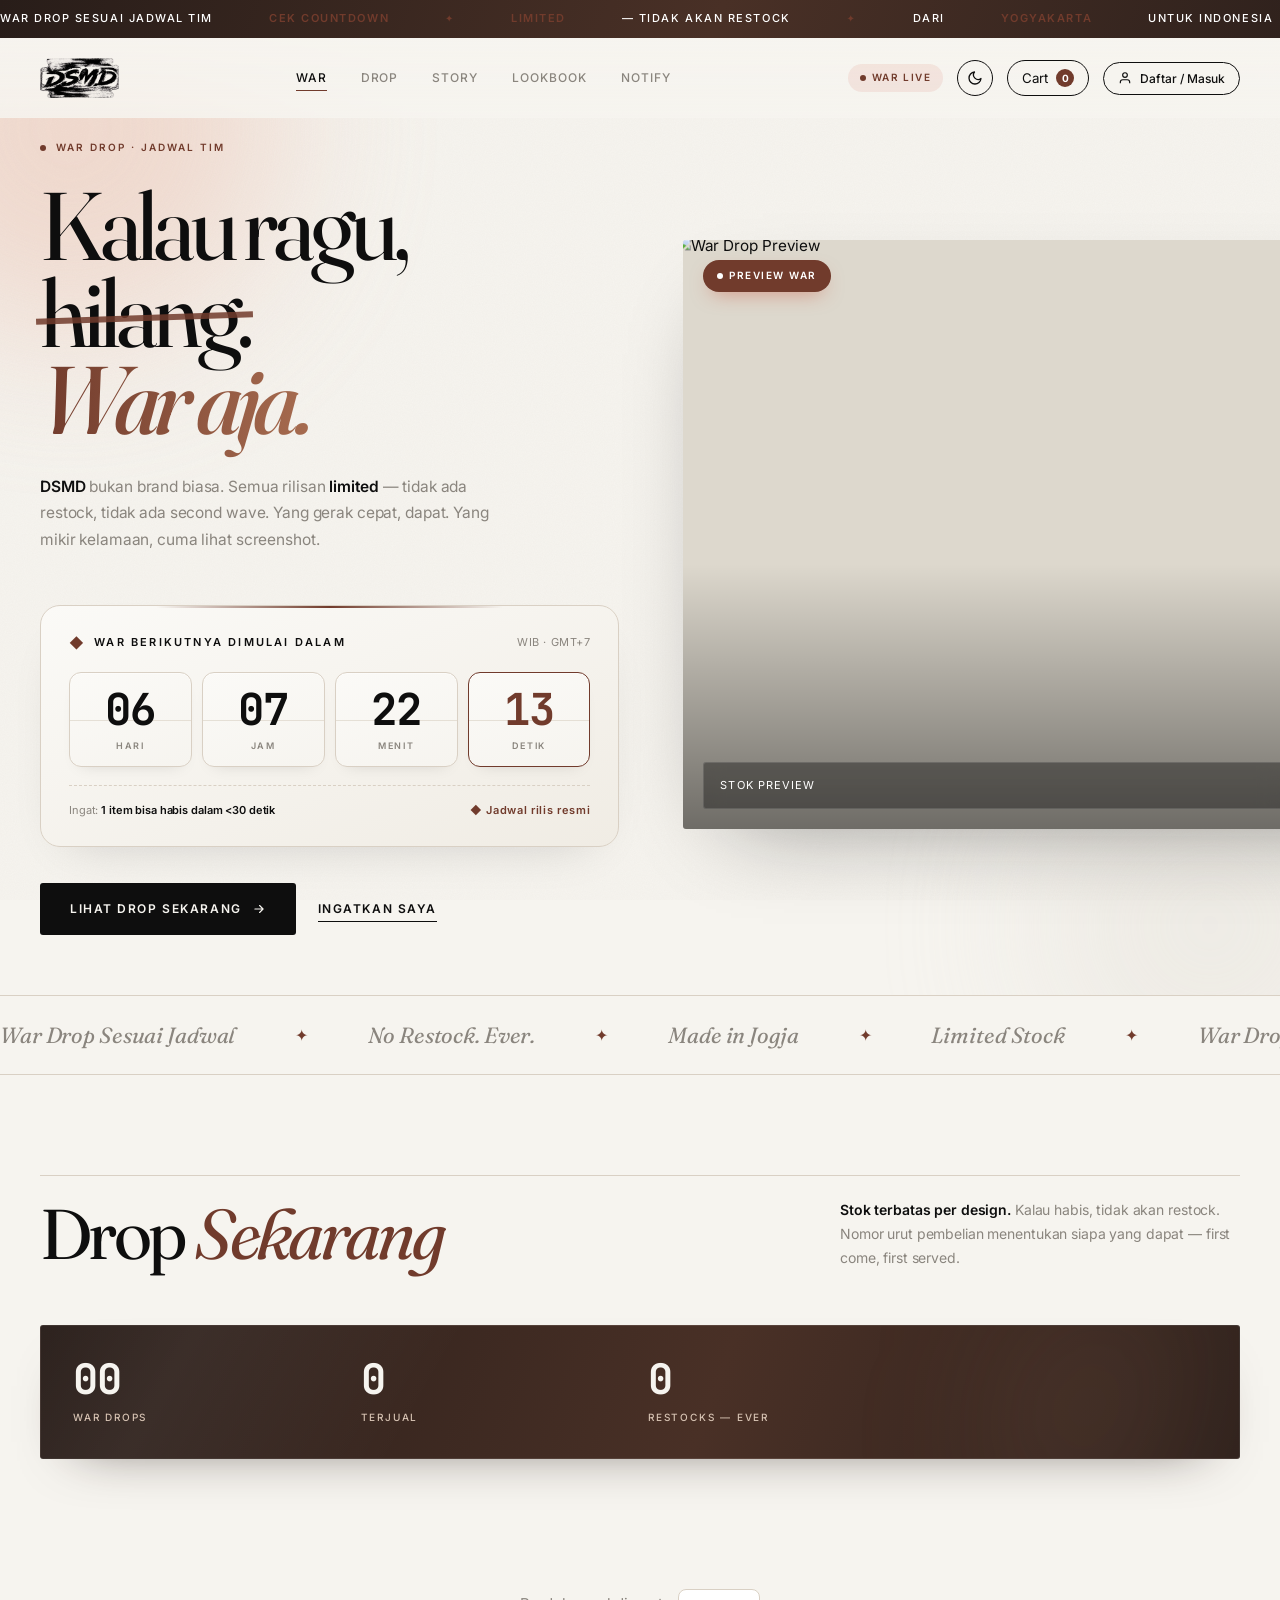
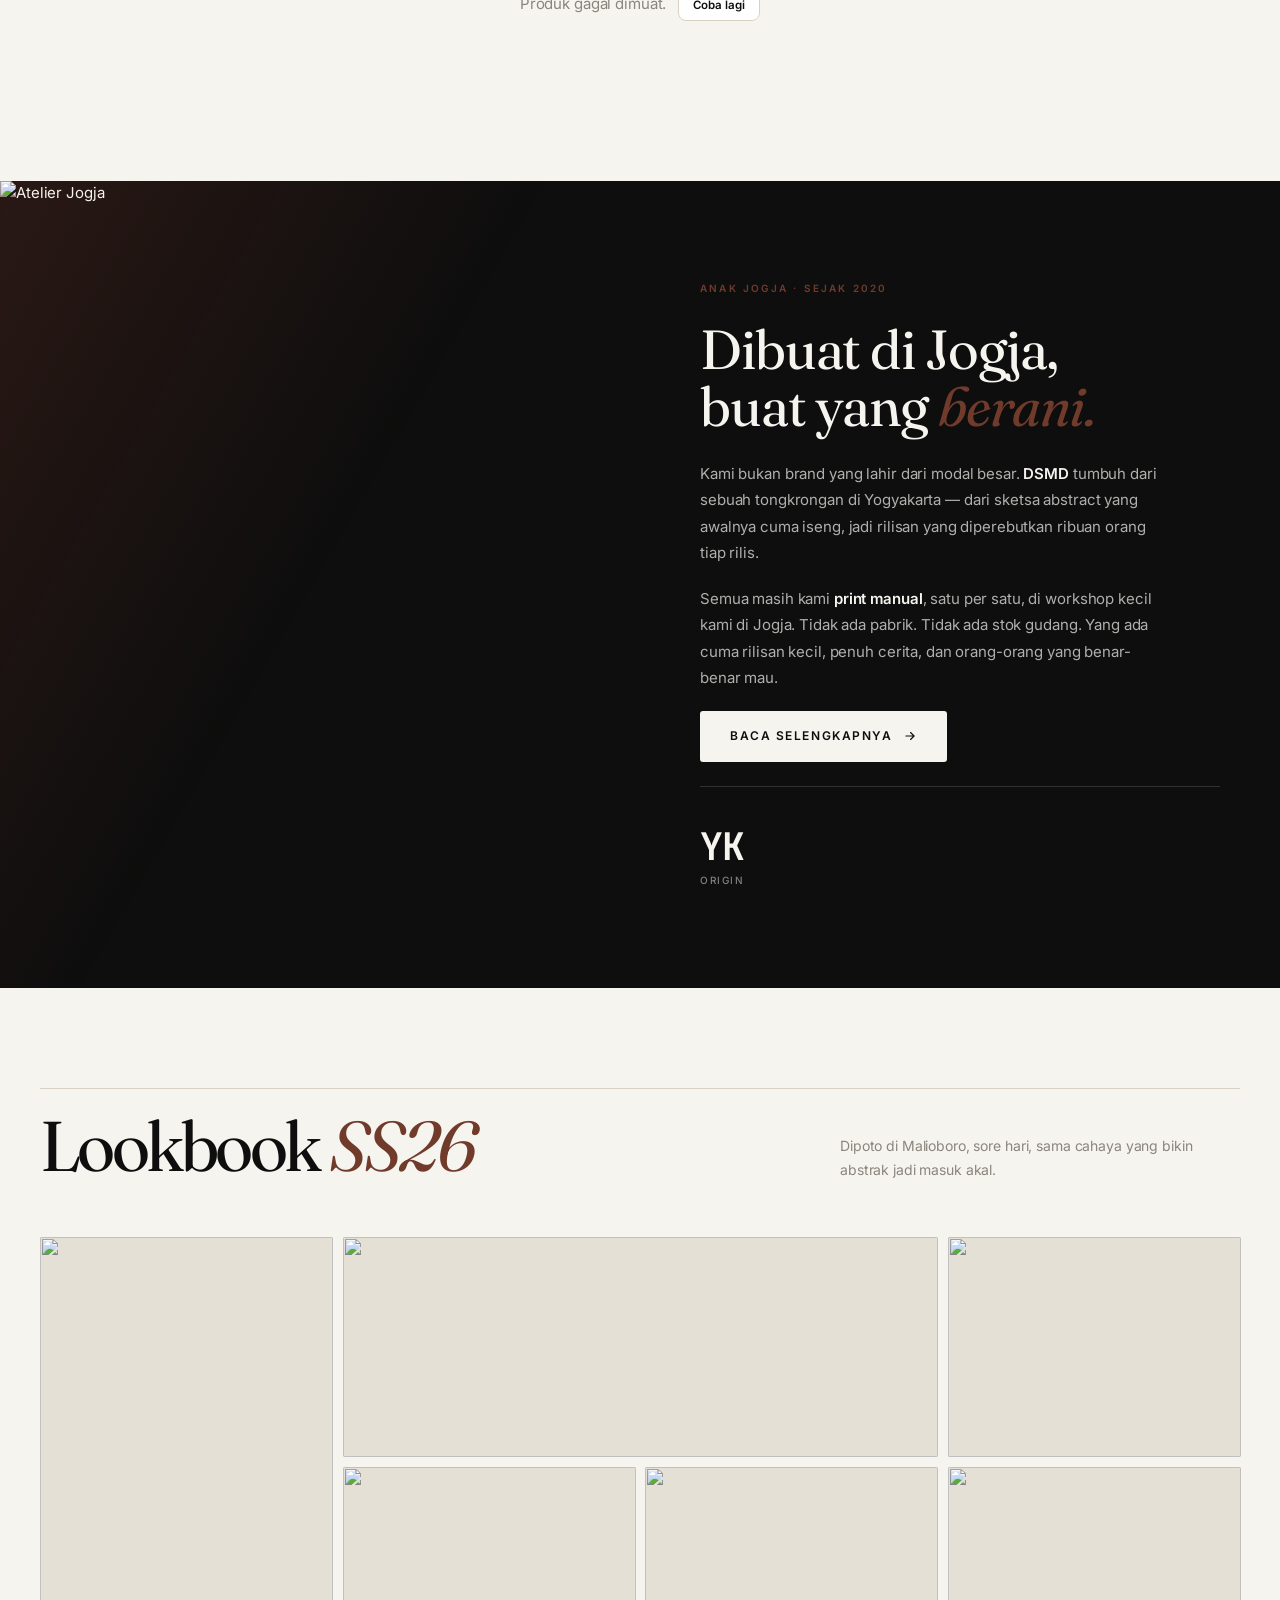
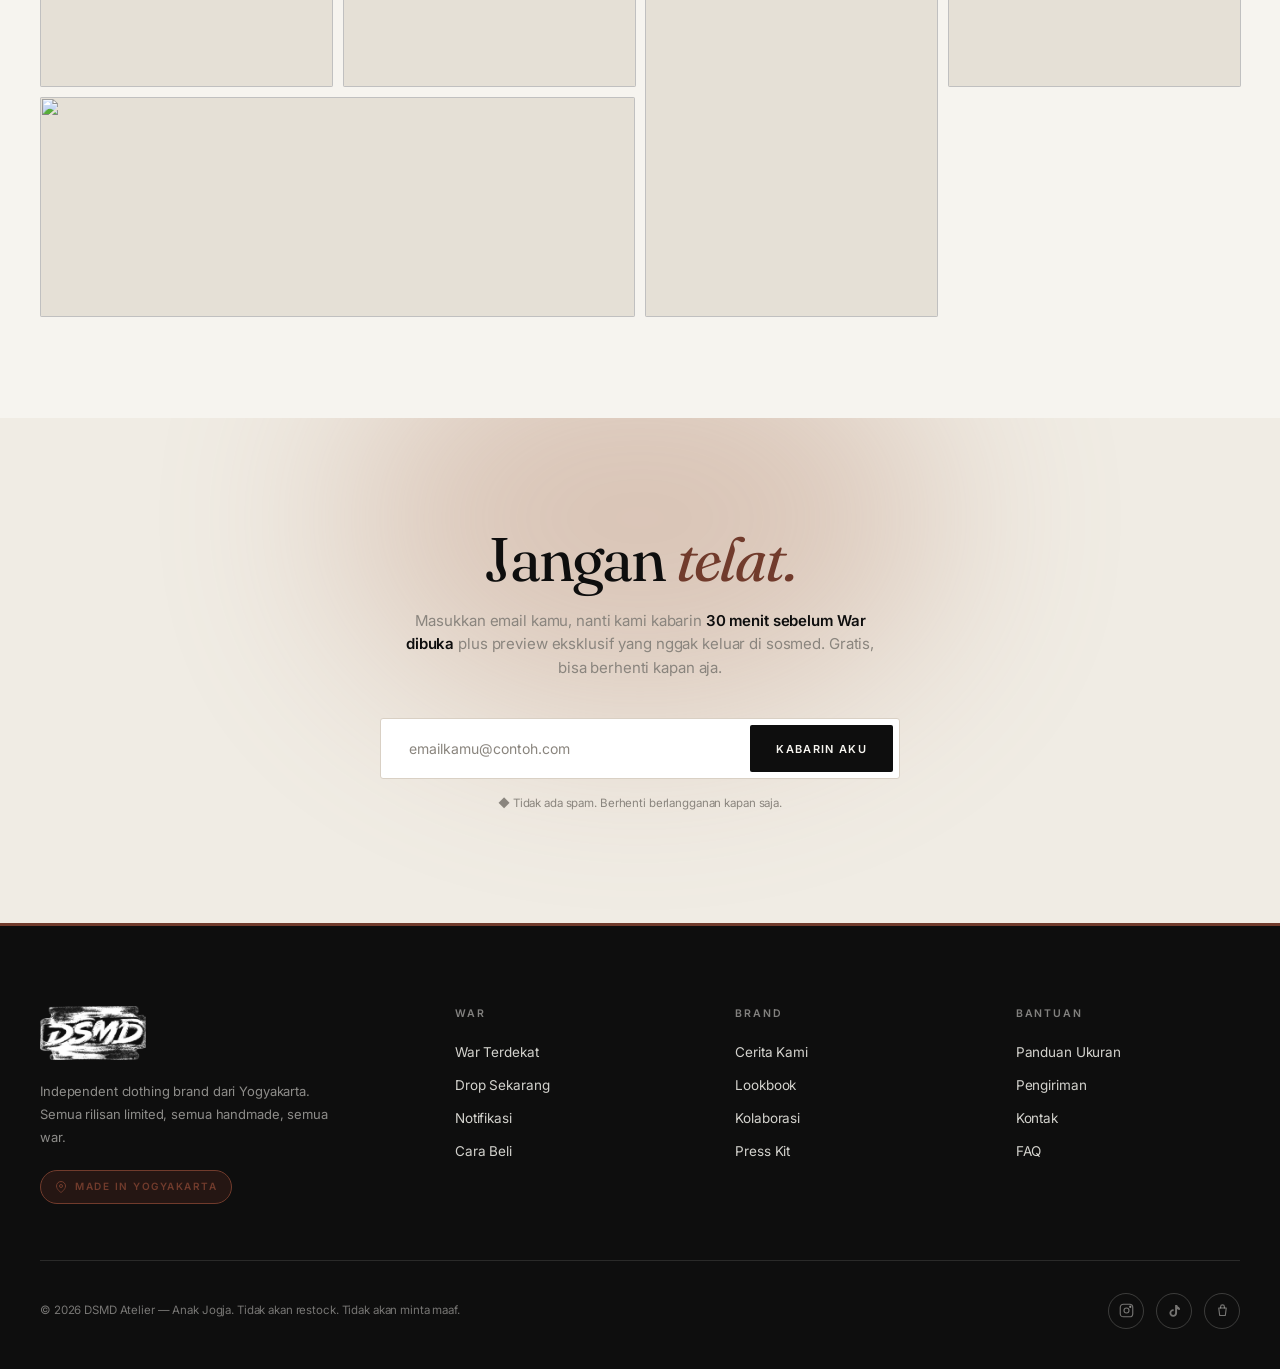
==== index.html @ 124e8e0c "Add files via upload" ====
<!DOCTYPE html>
<html lang="id">
<head>
<meta charset="UTF-8">
<meta name="viewport" content="width=device-width, initial-scale=1.0, viewport-fit=cover">
<link rel="icon" type="image/png" href="logo.png">
<title>DSMD — WAR DROP | Anak Jogja, Untuk Semua</title>
<link rel="preconnect" href="https://fonts.googleapis.com">
<link rel="preconnect" href="https://fonts.gstatic.com" crossorigin>
<link href="https://fonts.googleapis.com/css2?family=Fraunces:opsz,wght@9..144,300;9..144,400;9..144,500;9..144,600;9..144,700;9..144,900&family=Inter:wght@300;400;500;600;700&family=JetBrains+Mono:wght@400;500;700&display=swap" rel="stylesheet">
<script src="https://accounts.google.com/gsi/client" async defer></script>
<script src="https://app.midtrans.com/snap/snap.js" data-client-key="Mid-client-ACqSDUkXInRMbWbr"></script>
<script src="https://cdn.jsdelivr.net/npm/xlsx@0.18.5/dist/xlsx.full.min.js"></script>
<script src="https://cdnjs.cloudflare.com/ajax/libs/jspdf/2.5.1/jspdf.umd.min.js"></script>
<script src="https://cdnjs.cloudflare.com/ajax/libs/jspdf-autotable/3.8.2/jspdf.plugin.autotable.min.js"></script>
<script>(function(){var t='light';try{t=localStorage.getItem('dsmd-theme')||'light'}catch(e){}document.documentElement.setAttribute('data-theme',t)})();</script>
<style>
*{margin:0;padding:0;box-sizing:border-box}
:root{
  --bg:#f6f4ef;--ink:#0e0e0e;--muted:#8a857e;--line:#e2ded6;
  --accent:#c8553d;--accent-soft:#e8b4a0;
  --serif:'Fraunces',Georgia,serif;--sans:'Inter',system-ui,sans-serif;
  --mono:'JetBrains Mono',ui-monospace,monospace;
  --surface:#fff;--surface-2:#f0ece4;--surface-3:#fbfaf7;--ph:#e5e0d6;--nav-bg:rgba(246,244,239,.88);--nl:#efeae0;--blob-b:#e2ded6;--hero-ph:#ddd8cd;
}
:root[data-theme="dark"]{
  color-scheme:dark;
  --bg:#141312;--ink:#f3efe7;--muted:#9c968c;--line:#2e2b27;
  --surface:#1d1b18;--surface-2:#26231f;--surface-3:#1a1816;--ph:#2a2723;--nav-bg:rgba(20,19,18,.88);--nl:#1a1816;--blob-b:#3a342d;--hero-ph:#26231f;
}
:root[data-theme="dark"] .ticker,
:root[data-theme="dark"] .war-stats,
:root[data-theme="dark"] .editorial,
:root[data-theme="dark"] footer{--ink:#1f1d1a;--bg:#f6f4ef}
:root[data-theme="dark"] .ticker{border-bottom:1px solid rgba(255,255,255,.08)}
:root[data-theme="dark"] .war-stats,
:root[data-theme="dark"] .editorial{border:1px solid var(--line)}
body,.nav,.modal-box,.user-menu,.input-f,.order-row{transition:background-color .3s,color .3s,border-color .3s}
.theme-btn{width:36px;height:36px;border-radius:50%;border:1px solid var(--ink);display:flex;align-items:center;justify-content:center;background:var(--bg);color:var(--ink);flex-shrink:0;cursor:pointer;transition:background .25s,color .25s}
.theme-btn:hover{background:var(--ink);color:var(--bg)}
.theme-btn svg{width:16px;height:16px}
.theme-btn .i-sun{display:none}
:root[data-theme="dark"] .theme-btn .i-sun{display:block}
:root[data-theme="dark"] .theme-btn .i-moon{display:none}
.theme-fab{display:none}
html{scroll-behavior:smooth}
body{background:var(--bg);color:var(--ink);font-family:var(--sans);font-size:15px;line-height:1.55;overflow-x:hidden;-webkit-font-smoothing:antialiased;padding-top:38px}
img{display:block;max-width:100%;height:auto}
a{color:inherit;text-decoration:none}
button{font-family:inherit;cursor:pointer;border:none;background:none;color:inherit}

.ticker{position:fixed;top:0;left:0;right:0;z-index:200;background:var(--ink);color:var(--bg);height:38px;overflow:hidden;display:flex;align-items:center;border-bottom:1px solid rgba(255,255,255,.05)}
.ticker-track{display:flex;flex-shrink:0;width:max-content;gap:56px;white-space:nowrap;animation:tickerMove 26s linear infinite;font-size:11px;letter-spacing:.14em;text-transform:uppercase;font-weight:500;will-change:transform;transform:translateZ(0);backface-visibility:hidden}
.ticker-track span{display:flex;align-items:center;gap:56px;flex-shrink:0}
.ticker-track span::after{content:'✦';color:var(--accent);font-size:10px}
.ticker-track b{color:var(--accent-soft);font-weight:600}
@keyframes tickerMove{from{transform:translate3d(0,0,0)}to{transform:translate3d(-50%,0,0)}}

.nav{position:fixed;top:38px;left:0;right:0;z-index:100;padding:20px 40px;display:flex;align-items:center;justify-content:space-between;transition:background .3s,padding .3s,backdrop-filter .3s,top .3s}
.nav.scrolled{padding:12px 40px;background:var(--nav-bg);backdrop-filter:blur(14px);border-bottom:1px solid var(--line)}
:root{--logo-nav:40px;--logo-foot:54px}
.brand img{height:var(--logo-nav);width:auto;max-width:150px;object-fit:contain;display:block}
.footer-brand h3 img{height:var(--logo-foot);width:auto;max-width:180px;object-fit:contain;display:block}
@media(max-width:600px){:root{--logo-nav:32px;--logo-foot:44px}}
.brand::after,.footer-brand h3::after{display:none!important}
.brand{font-size:20px;font-weight:700;letter-spacing:.32em;display:inline-flex;align-items:center;position:relative}
.brand::after{content:'';display:inline-block;width:5px;height:5px;border-radius:50%;background:var(--accent);margin-left:4px;margin-bottom:-14px}
.nav-links{display:flex;gap:34px;font-size:12px;font-weight:500;letter-spacing:.08em;text-transform:uppercase}
.nav-links a{position:relative;padding:4px 0;color:var(--muted);transition:color .2s}
.nav-links a:hover,.nav-links a.active{color:var(--ink)}
.nav-links a::after{content:'';position:absolute;left:0;bottom:0;width:0;height:1px;background:var(--accent);transition:width .3s ease}
.nav-links a:hover::after,.nav-links a.active::after{width:100%}
.nav-actions{display:flex;gap:14px;align-items:center;font-size:12px}
.war-live{display:inline-flex;align-items:center;gap:6px;padding:6px 12px;border-radius:100px;background:rgba(200,85,61,.1);color:var(--accent);font-size:10px;font-weight:600;letter-spacing:.14em;text-transform:uppercase}
.war-live::before{content:'';width:6px;height:6px;border-radius:50%;background:var(--accent);animation:pulseDot 1.2s ease-in-out infinite}
@keyframes pulseDot{0%,100%{opacity:1;transform:scale(1)}50%{opacity:.4;transform:scale(.7)}}

.auth-btn{display:flex;align-items:center;gap:8px;padding:8px 14px;border:1px solid var(--ink);border-radius:100px;font-size:12px;font-weight:500;background:var(--bg);color:var(--ink);cursor:pointer;transition:all .25s}
.auth-btn:hover{background:var(--ink);color:var(--bg)}
.auth-wrap{position:relative}
.user-menu{display:none;position:absolute;top:calc(100% + 10px);right:0;background:var(--bg);border:1px solid var(--line);border-radius:14px;padding:8px;min-width:220px;box-shadow:0 20px 40px -12px rgba(0,0,0,.15);z-index:150}
.user-menu.show{display:block;animation:menuIn .2s ease}
@keyframes menuIn{from{opacity:0;transform:translateY(-6px)}to{opacity:1;transform:translateY(0)}}
.user-menu-header{padding:10px 12px;border-bottom:1px solid var(--line);margin-bottom:6px}
.user-menu-header .n{font-weight:600;font-size:13px;margin-bottom:2px}
.user-menu-header .e{font-size:11px;color:var(--muted);overflow:hidden;text-overflow:ellipsis}
.user-menu-item{width:100%;text-align:left;padding:9px 12px;font-size:12.5px;border-radius:8px;color:var(--ink);cursor:pointer;transition:background .15s;display:flex;align-items:center;gap:10px}
.user-menu-item:hover{background:var(--surface-2)}
.user-menu-item.danger{color:#c8553d;border-top:1px solid var(--line);margin-top:4px;padding-top:12px}

.cart-btn{display:flex;align-items:center;gap:8px;padding:8px 14px;border:1px solid var(--ink);border-radius:100px;transition:background .25s,color .25s}
.cart-btn:hover{background:var(--ink);color:var(--bg)}
.cart-count{background:var(--accent);color:#fff;font-size:10px;font-weight:700;width:18px;height:18px;border-radius:50%;display:inline-flex;align-items:center;justify-content:center}
.menu-toggle{display:none;font-size:22px}

.modal-overlay{position:fixed;inset:0;z-index:9000;background:rgba(14,14,14,.6);backdrop-filter:blur(8px);-webkit-backdrop-filter:blur(8px);display:flex;align-items:center;justify-content:center;padding:20px;overflow-y:auto;opacity:0;visibility:hidden;pointer-events:none;transition:opacity .35s cubic-bezier(.22,1,.36,1),visibility 0s linear .35s}
.modal-overlay.show{opacity:1;visibility:visible;pointer-events:auto;transition:opacity .35s cubic-bezier(.22,1,.36,1),visibility 0s linear 0s}
.modal-box{background:var(--bg);border-radius:20px;padding:36px;max-width:520px;width:100%;max-height:90vh;overflow-y:auto;box-shadow:0 40px 80px -20px rgba(0,0,0,.4);position:relative;transform:scale(.95) translateY(10px);transition:transform .35s cubic-bezier(.22,1,.36,1)}
.modal-overlay.show .modal-box{transform:scale(1) translateY(0)}
.modal-wide{max-width:880px}
.modal-close{position:absolute;top:16px;right:16px;width:36px;height:36px;border-radius:50%;background:var(--surface-2);color:var(--ink);font-size:16px;cursor:pointer;display:flex;align-items:center;justify-content:center;transition:background .2s}
.modal-close:hover{background:var(--accent);color:#fff}
.modal-title{font-family:var(--serif);font-size:28px;font-weight:400;line-height:1.1;letter-spacing:-.02em;margin-bottom:8px}
.modal-sub{color:var(--muted);font-size:13.5px;margin-bottom:24px;line-height:1.6}

.product-detail-grid{display:grid;grid-template-columns:1fr 1fr;gap:36px;align-items:start}
@media(max-width:680px){.product-detail-grid{grid-template-columns:1fr;gap:22px}}

.field-label{font-size:10.5px;font-weight:600;letter-spacing:.15em;text-transform:uppercase;color:var(--muted);margin-bottom:8px;display:block}
.input-f{width:100%;padding:14px 16px;border:1.5px solid var(--line);border-radius:12px;background:var(--surface);color:var(--ink);font-family:inherit;font-size:14px;outline:none;transition:border-color .2s}
.input-f:focus{border-color:var(--accent)}
.input-f::placeholder{color:var(--muted);opacity:.7}
textarea.input-f{resize:vertical;min-height:80px;line-height:1.55}

.qty-btn{width:40px;height:40px;border-radius:50%;border:1.5px solid var(--line);background:var(--surface);font-size:18px;font-weight:600;color:var(--ink);cursor:pointer;transition:all .2s}
.qty-btn:hover:not(:disabled){border-color:var(--accent);color:var(--accent)}
.qty-btn:disabled{opacity:.3;cursor:not-allowed}

.size-btn{padding:10px 18px;border-radius:100px;border:1.5px solid var(--line);background:var(--surface);font-size:12.5px;font-weight:600;color:var(--ink);cursor:pointer;transition:all .2s;letter-spacing:.05em}
.size-btn:hover{border-color:var(--accent)}
.size-btn.active{background:var(--ink);color:var(--bg);border-color:var(--ink)}
.size-btn.sold{opacity:.3;text-decoration:line-through;cursor:not-allowed}

.summary-box{margin-top:22px;padding:18px;background:var(--surface-2);border-radius:14px;font-size:13px}
.summary-row{display:flex;justify-content:space-between;margin-bottom:8px}
.summary-row .lbl{color:var(--muted)}
.summary-row .val{font-family:var(--mono);font-weight:500}
.summary-row.total{border-top:1px solid var(--line);margin-top:12px;padding-top:12px;font-weight:700;font-size:15px;margin-bottom:0}

.admin-tabs{display:flex;gap:4px;margin-bottom:24px;border-bottom:1px solid var(--line)}
.admin-tab{padding:12px 20px;font-size:13px;font-weight:600;color:var(--muted);cursor:pointer;background:transparent;border-bottom:2px solid transparent;transition:all .2s;margin-bottom:-1px;font-family:inherit}
.admin-tab.active{color:var(--ink);border-bottom-color:var(--accent)}

.order-row{padding:16px;background:var(--surface);border-radius:12px;margin-bottom:10px;border:1px solid var(--line);display:grid;grid-template-columns:auto 1fr auto;gap:16px;align-items:center}
@media(max-width:600px){.order-row{grid-template-columns:1fr;gap:10px}}
.order-thumb{width:60px;height:60px;border-radius:10px;object-fit:cover;background:var(--ph);flex-shrink:0}
.order-meta{font-size:12px;color:var(--muted);margin-top:3px}
.order-actions{display:flex;gap:6px;flex-wrap:wrap}

.badge-status{display:inline-block;padding:4px 10px;border-radius:100px;font-size:10px;font-weight:700;letter-spacing:.08em;text-transform:uppercase}
.badge-pending{background:#fff3cd;color:#856404}
.badge-paid{background:#d4edda;color:#155724}
.badge-shipped{background:#cfe2ff;color:#084298}
.badge-cancelled{background:#f8d7da;color:#721c24}
.card-owned{display:inline-flex;align-items:center;gap:4px;margin-top:6px;padding:3px 9px;border-radius:100px;font-size:9.5px;letter-spacing:.06em;text-transform:uppercase;font-weight:700;background:var(--surface-2);color:var(--muted)}
.orders-section-title{font-size:11px;letter-spacing:.1em;text-transform:uppercase;font-weight:700;color:var(--muted);margin:22px 0 10px;padding-top:4px}
.orders-section-title:first-child{margin-top:0}
:root[data-theme="dark"] .badge-pending{background:rgba(255,193,7,.16);color:#ffd766}
:root[data-theme="dark"] .badge-paid{background:rgba(40,167,69,.18);color:#7fdc98}
:root[data-theme="dark"] .badge-shipped{background:rgba(13,110,253,.2);color:#8db8ff}
:root[data-theme="dark"] .badge-cancelled{background:rgba(220,53,69,.2);color:#ff9aa5}

.btn-sm{padding:8px 14px;font-size:11.5px;font-weight:600;border-radius:8px;cursor:pointer;transition:all .2s;font-family:inherit}
.btn-sm.ghost{border:1px solid var(--line);background:var(--surface);color:var(--ink)}
.btn-sm.ghost:hover{border-color:var(--accent);color:var(--accent)}
.btn-sm.danger{color:#c8553d;border:1px solid #f0c8c0;background:var(--surface)}
.btn-sm.danger:hover{background:#c8553d;color:#fff;border-color:#c8553d}

.toast{position:fixed;bottom:30px;left:50%;transform:translateX(-50%) translateY(100px);background:var(--ink);color:var(--bg);padding:14px 24px;border-radius:100px;font-size:13.5px;font-weight:500;box-shadow:0 20px 40px -10px rgba(0,0,0,.3);opacity:0;transition:all .35s cubic-bezier(.2,.9,.3,1.1);z-index:9999;pointer-events:none;max-width:calc(100vw - 40px);text-align:center}
.toast.show{transform:translateX(-50%) translateY(0);opacity:1}

.grain{position:fixed;inset:0;z-index:1;pointer-events:none;opacity:.35;mix-blend-mode:multiply;background-image:url("data:image/svg+xml;utf8,<svg xmlns='http://www.w3.org/2000/svg' width='240' height='240'><filter id='n'><feTurbulence type='fractalNoise' baseFrequency='.9' numOctaves='2' stitchTiles='stitch'/><feColorMatrix values='0 0 0 0 0.55 0 0 0 0 0.5 0 0 0 0 0.46 0 0 0 .35 0'/></filter><rect width='100%' height='100%' filter='url(%23n)'/></svg>")}
.blob{position:absolute;border-radius:50%;filter:blur(70px);opacity:.5;pointer-events:none;z-index:0}
.blob-a{width:420px;height:420px;background:#e8b4a0;top:-120px;left:-140px}
.blob-b{width:340px;height:340px;background:var(--blob-b);bottom:-100px;right:-100px}

.hero{min-height:calc(100vh - 38px);padding:130px 40px 60px;display:grid;grid-template-columns:1.05fr 1fr;gap:70px;align-items:center;position:relative;overflow:hidden}
.hero-text{position:relative;z-index:2}
.hero-text .tag{display:inline-flex;align-items:center;gap:10px;font-size:10px;letter-spacing:.22em;text-transform:uppercase;color:var(--accent);margin-bottom:26px;font-weight:600;padding:8px 14px;border-radius:100px;background:rgba(200,85,61,.08);border:1px solid rgba(200,85,61,.18)}
.hero-text .tag::before{content:'';width:6px;height:6px;border-radius:50%;background:var(--accent);animation:pulseDot 1.2s ease-in-out infinite}
.hero h1{font-family:var(--serif);font-size:clamp(48px,7.5vw,120px);font-weight:400;line-height:.94;letter-spacing:-.035em;margin-bottom:30px}
.hero h1 em{font-style:italic;color:var(--accent);font-weight:500}
.hero h1 .strike{position:relative;display:inline-block}
.hero h1 .strike::after{content:'';position:absolute;left:-4px;right:-4px;top:52%;height:6px;background:var(--accent);transform:rotate(-2deg);opacity:.85}
.hero-sub{max-width:460px;font-size:15.5px;color:var(--muted);line-height:1.7;margin-bottom:44px}
.hero-sub b{color:var(--ink);font-weight:600}
.hero-cta{display:flex;gap:14px;align-items:center;flex-wrap:wrap}
.btn-primary{background:var(--ink);color:var(--bg);padding:17px 30px;border-radius:100px;font-size:12px;font-weight:600;letter-spacing:.1em;text-transform:uppercase;display:inline-flex;align-items:center;gap:10px;transition:transform .3s cubic-bezier(.2,.9,.3,1.2),background .25s;font-family:inherit}
.btn-primary:hover:not(:disabled){transform:translateY(-3px);background:var(--accent)}
.btn-primary:disabled{opacity:.5;cursor:not-allowed}
.btn-primary svg{transition:transform .3s}
.btn-primary:hover svg{transform:translateX(4px)}
.btn-ghost{font-size:12px;font-weight:600;letter-spacing:.1em;text-transform:uppercase;padding:17px 8px;position:relative;color:var(--ink);font-family:inherit}
.btn-ghost::after{content:'';position:absolute;left:8px;right:8px;bottom:13px;height:1px;background:var(--ink);transform-origin:left;transition:transform .3s}
.btn-ghost:hover::after{transform:scaleX(1.15)}

.countdown-wrap{position:relative;margin-top:52px;padding:26px 28px;border-radius:20px;background:linear-gradient(160deg,var(--surface-3),var(--surface-2));border:1px solid var(--line);box-shadow:0 20px 50px -30px rgba(14,14,14,.2);overflow:hidden}
.countdown-wrap::before{content:'';position:absolute;top:0;left:20%;right:20%;height:2px;background:linear-gradient(90deg,transparent,var(--accent),transparent)}
.countdown-label{display:flex;justify-content:space-between;align-items:center;margin-bottom:18px;flex-wrap:wrap;gap:10px}
.countdown-label .title{font-size:11px;letter-spacing:.2em;text-transform:uppercase;font-weight:600;color:var(--ink);display:flex;align-items:center;gap:8px}
.countdown-label .title i{font-style:normal;color:var(--accent);font-size:14px}
.countdown-label .sub{font-size:11px;color:var(--muted);letter-spacing:.05em}
.countdown{display:grid;grid-template-columns:repeat(4,1fr);gap:10px}
.cd-box{background:linear-gradient(160deg,var(--surface-3),var(--bg));border:1px solid var(--line);border-radius:12px;padding:14px 6px;text-align:center;position:relative;overflow:hidden;box-shadow:0 1px 0 rgba(255,255,255,.5) inset,0 8px 16px -12px rgba(14,14,14,.18);transition:border-color .3s,box-shadow .3s}
.cd-box::after{content:'';position:absolute;left:0;right:0;top:50%;height:1px;background:var(--line);opacity:.6}
.cd-num{font-family:var(--mono);font-size:clamp(28px,4.5vw,44px);font-weight:700;color:var(--ink);letter-spacing:-.02em;line-height:1;display:block;font-variant-numeric:tabular-nums;position:relative;z-index:1}
.cd-lbl{font-size:9px;letter-spacing:.18em;text-transform:uppercase;color:var(--muted);margin-top:8px;display:block;font-weight:600;position:relative;z-index:1}
.cd-box.sec .cd-num{color:var(--accent)}
.cd-box.sec{border-color:rgba(200,85,61,.35)}
.countdown-foot{display:flex;justify-content:space-between;align-items:center;margin-top:18px;padding-top:16px;border-top:1px dashed var(--line);font-size:11px;color:var(--muted);flex-wrap:wrap;gap:10px}
.countdown-foot b{color:var(--ink);font-weight:600}
.war-ready{display:inline-flex;align-items:center;gap:6px;color:var(--accent);font-weight:600;font-size:11px;letter-spacing:.06em}

.hero-visual{position:relative;z-index:2;aspect-ratio:4/5;border-radius:14px;overflow:hidden;background:var(--hero-ph);box-shadow:0 30px 70px -40px rgba(14,14,14,.35)}
.hero-visual img{width:100%;height:100%;object-fit:cover;transition:transform 1.2s cubic-bezier(.2,.9,.3,1)}
.hero-visual:hover img{transform:scale(1.05)}
.hero-visual::after{content:'';position:absolute;left:0;right:0;bottom:0;height:45%;background:linear-gradient(to top,rgba(0,0,0,.5),rgba(0,0,0,0));pointer-events:none;z-index:1}
.hero-badge{position:absolute;top:20px;left:20px;z-index:2;background:var(--accent);color:#fff;padding:8px 14px;border-radius:100px;font-size:10px;letter-spacing:.15em;text-transform:uppercase;font-weight:600;display:flex;align-items:center;gap:6px;box-shadow:0 8px 20px -8px rgba(200,85,61,.6)}
.hero-badge::before{content:'';width:6px;height:6px;border-radius:50%;background:#fff;animation:pulseDot 1.2s ease-in-out infinite}
.hero-caption{position:absolute;bottom:20px;left:20px;right:20px;z-index:2;display:flex;justify-content:space-between;align-items:center;color:#fff;font-size:11px;letter-spacing:.1em;text-transform:uppercase;padding:14px 16px;border-radius:12px;background:rgba(0,0,0,.35);backdrop-filter:blur(10px);border:1px solid rgba(255,255,255,.12)}
.hero-caption .stock{display:flex;align-items:center;gap:8px;font-weight:600}
.stock-bar{width:60px;height:4px;border-radius:2px;background:rgba(255,255,255,.2);overflow:hidden}
.stock-bar i{display:block;height:100%;width:32%;background:linear-gradient(90deg,var(--accent),var(--accent-soft));border-radius:2px}

.marquee{border-top:1px solid var(--line);border-bottom:1px solid var(--line);padding:22px 0;overflow:hidden;white-space:nowrap;font-family:var(--serif);font-size:22px;font-style:italic;color:var(--muted);position:relative;z-index:2}
.marquee-track{display:flex;flex-shrink:0;width:max-content;gap:60px;animation:marquee 28s linear infinite;will-change:transform;transform:translateZ(0);backface-visibility:hidden}
.marquee-track span{display:flex;align-items:center;gap:60px;flex-shrink:0}
.marquee-track span::after{content:'✦';color:var(--accent);font-style:normal;font-size:16px}
@keyframes marquee{from{transform:translate3d(0,0,0)}to{transform:translate3d(-50%,0,0)}}

section{padding:100px 40px;position:relative;z-index:2}
.section-head{display:flex;justify-content:space-between;align-items:end;margin-bottom:56px;gap:40px;flex-wrap:wrap}
.section-head h2{font-family:var(--serif);font-size:clamp(38px,5.5vw,72px);font-weight:400;line-height:1;letter-spacing:-.03em}
.section-head h2 em{font-style:italic;color:var(--accent)}
.section-head p{color:var(--muted);max-width:400px;font-size:14px;line-height:1.7}
.section-head p b{color:var(--ink);font-weight:600}

.war-stats{display:grid;grid-template-columns:repeat(4,1fr);gap:16px;padding:32px;border-radius:20px;background:var(--ink);color:var(--bg);margin-bottom:70px;position:relative;overflow:hidden}
.war-stats::before{content:'';position:absolute;top:-40%;right:-10%;width:340px;height:340px;border-radius:50%;background:var(--accent);filter:blur(80px);opacity:.25}
.war-stats .stat{position:relative;z-index:1}
.war-stats .stat b{font-family:var(--mono);font-size:clamp(28px,3.5vw,42px);font-weight:700;display:block;line-height:1;letter-spacing:-.02em;color:var(--bg);font-variant-numeric:tabular-nums}
.war-stats .stat b span{color:var(--accent-soft)}
.war-stats .stat span{font-size:10px;letter-spacing:.18em;text-transform:uppercase;color:rgba(246,244,239,.5);display:block;margin-top:10px;font-weight:500}

.collection{display:grid;grid-template-columns:repeat(3,1fr);gap:26px}
.card{cursor:pointer;position:relative}
.card-img{aspect-ratio:3/4;overflow:hidden;border-radius:10px;background:var(--ph);position:relative}
.card-img img{width:100%;height:100%;object-fit:cover;transition:transform .9s cubic-bezier(.2,.9,.3,1)}
.card:hover .card-img img{transform:scale(1.06)}
.card-img::after{content:'';position:absolute;inset:0;background:linear-gradient(to top,rgba(0,0,0,.4),transparent 45%);opacity:0;transition:opacity .3s}
.card:hover .card-img::after{opacity:1}
.card-tag{position:absolute;top:14px;left:14px;z-index:2;background:var(--bg);color:var(--ink);padding:6px 11px;border-radius:100px;font-size:9.5px;letter-spacing:.14em;text-transform:uppercase;font-weight:600}
.card-tag.war{background:var(--accent);color:#fff;display:flex;align-items:center;gap:5px}
.card-tag.war::before{content:'';width:5px;height:5px;border-radius:50%;background:#fff;animation:pulseDot 1s ease-in-out infinite}
.card-stock{position:absolute;top:14px;right:14px;z-index:2;background:rgba(14,14,14,.7);color:#fff;padding:5px 10px;border-radius:100px;font-size:9.5px;letter-spacing:.1em;font-weight:600;font-family:var(--mono);font-variant-numeric:tabular-nums;backdrop-filter:blur(8px);border:1px solid rgba(255,255,255,.15)}
.card-stock.low{background:rgba(200,85,61,.85);border-color:rgba(255,255,255,.25)}
.card-quick{position:absolute;left:14px;right:14px;bottom:14px;z-index:2;background:var(--bg);color:var(--ink);padding:13px;border-radius:100px;text-align:center;font-size:11px;letter-spacing:.12em;text-transform:uppercase;font-weight:600;transform:translateY(130%);opacity:0;transition:transform .35s cubic-bezier(.2,.9,.3,1),opacity .3s,background .2s,color .2s}
.card:hover .card-quick{transform:translateY(0);opacity:1}
.card-quick:hover{background:var(--accent);color:#fff}
.card-quick.sold{background:var(--ink);color:var(--bg);pointer-events:none;transform:translateY(0);opacity:1}
.card-info{display:flex;justify-content:space-between;align-items:start;padding-top:16px;gap:16px}
.card-info h3{font-family:var(--serif);font-size:19px;font-weight:400;letter-spacing:-.01em;margin-bottom:3px}
.card-info .desc{font-size:11.5px;color:var(--muted);letter-spacing:.03em}
.card-price{font-size:14px;font-weight:600;white-space:nowrap;padding-top:2px;font-variant-numeric:tabular-nums}
.card-price .cur{font-size:10px;color:var(--muted);font-weight:500;margin-right:2px}

.editorial{padding:0;background:var(--ink);color:var(--bg);display:grid;grid-template-columns:1fr 1fr;position:relative;z-index:2}
.editorial-media{position:relative;overflow:hidden;min-height:640px}
.editorial-media img{width:100%;height:100%;object-fit:cover}
.editorial-media::after{content:'';position:absolute;inset:0;background:linear-gradient(120deg,rgba(200,85,61,.15),transparent 50%);mix-blend-mode:overlay}
.editorial-content{padding:100px 60px;display:flex;flex-direction:column;justify-content:center}
.editorial-content .tag{font-size:10px;letter-spacing:.22em;text-transform:uppercase;color:var(--accent-soft);margin-bottom:24px;font-weight:600}
.editorial-content h2{font-family:var(--serif);font-size:clamp(34px,4.3vw,58px);font-weight:400;line-height:1.04;letter-spacing:-.02em;margin-bottom:26px}
.editorial-content h2 em{font-style:italic;color:var(--accent-soft)}
.editorial-content p{color:rgba(246,244,239,.7);line-height:1.75;font-size:15px;max-width:460px;margin-bottom:20px}
.editorial-content p b{color:var(--bg);font-weight:600}
.editorial-stats{display:flex;gap:52px;margin-top:24px;padding-top:40px;border-top:1px solid rgba(246,244,239,.15)}
.editorial-stats .stat b{font-family:var(--mono);font-size:38px;font-weight:700;display:block;letter-spacing:-.02em;line-height:1;color:var(--bg)}
.editorial-stats .stat b span{color:var(--accent-soft)}
.editorial-stats .stat span{font-size:10px;letter-spacing:.15em;text-transform:uppercase;color:rgba(246,244,239,.5);display:block;margin-top:8px;font-weight:500}
.btn-light{background:var(--bg);color:var(--ink);padding:16px 30px;border-radius:100px;font-size:12px;font-weight:600;letter-spacing:.1em;text-transform:uppercase;display:inline-flex;align-items:center;gap:10px;align-self:flex-start;transition:transform .3s cubic-bezier(.2,.9,.3,1.2),background .25s;font-family:inherit}
.btn-light:hover{transform:translateY(-3px);background:var(--accent-soft)}

.lookbook{display:grid;grid-template-columns:repeat(4,1fr);grid-auto-rows:220px;gap:14px}
.look{position:relative;overflow:hidden;border-radius:8px;background:var(--ph);cursor:pointer}
.look img{width:100%;height:100%;object-fit:cover;transition:transform 1s cubic-bezier(.2,.9,.3,1)}
.look:hover img{transform:scale(1.08)}
.look::after{content:'';position:absolute;inset:0;background:linear-gradient(to top,rgba(0,0,0,.55),transparent 55%);opacity:0;transition:opacity .4s}
.look:hover::after{opacity:1}
.look-label{position:absolute;left:16px;bottom:16px;color:#fff;font-family:var(--serif);font-size:17px;font-style:italic;opacity:0;transform:translateY(8px);transition:all .4s;z-index:2}
.look:hover .look-label{opacity:1;transform:translateY(0)}
.look.tall{grid-row:span 2}
.look.wide{grid-column:span 2}

.newsletter{background:var(--nl);text-align:center;padding:110px 40px;position:relative;z-index:2;overflow:hidden}
.newsletter::before{content:'';position:absolute;top:-100px;left:50%;transform:translateX(-50%);width:600px;height:400px;border-radius:50%;background:var(--accent-soft);filter:blur(100px);opacity:.3}
.newsletter-inner{position:relative;z-index:2}
.newsletter h2{font-family:var(--serif);font-size:clamp(36px,4.8vw,64px);font-weight:400;line-height:1.02;letter-spacing:-.03em;margin-bottom:18px}
.newsletter h2 em{font-style:italic;color:var(--accent)}
.newsletter p{color:var(--muted);margin-bottom:40px;max-width:500px;margin-inline:auto;font-size:15px}
.newsletter p b{color:var(--ink);font-weight:600}
.news-form{display:flex;gap:0;max-width:520px;margin:0 auto;background:var(--surface);border-radius:100px;padding:6px;box-shadow:0 14px 44px -22px rgba(0,0,0,.18)}
.news-form input{flex:1;border:none;background:none;padding:15px 22px;font-family:inherit;font-size:14px;outline:none;color:var(--ink);min-width:0}
.news-form input::placeholder{color:var(--muted)}
.news-form button{background:var(--ink);color:var(--bg);padding:0 26px;border-radius:100px;font-size:11px;font-weight:600;letter-spacing:.12em;text-transform:uppercase;transition:background .25s;font-family:inherit}
.news-form button:hover{background:var(--accent)}
.news-note{font-size:11.5px;color:var(--muted);margin-top:16px;display:flex;align-items:center;justify-content:center;gap:8px}
.news-note b{color:var(--accent);font-weight:600}

footer{background:var(--ink);color:var(--bg);padding:80px 40px 40px;position:relative;z-index:2}
.footer-grid{display:grid;grid-template-columns:1.6fr 1fr 1fr 1fr;gap:56px;padding-bottom:56px;border-bottom:1px solid rgba(246,244,239,.12)}
.footer-brand h3{font-size:24px;font-weight:700;letter-spacing:.32em;margin-bottom:20px;display:inline-flex;align-items:center}
.footer-brand h3::after{content:'';display:inline-block;width:5px;height:5px;border-radius:50%;background:var(--accent);margin-left:4px;margin-bottom:-12px}
.footer-brand p{color:rgba(246,244,239,.55);max-width:300px;font-size:13px;line-height:1.75;margin-bottom:22px}
.jogja-stamp{display:inline-flex;align-items:center;gap:8px;padding:8px 14px;border-radius:100px;background:rgba(200,85,61,.12);border:1px solid rgba(200,85,61,.3);font-size:10px;letter-spacing:.15em;text-transform:uppercase;color:var(--accent-soft);font-weight:600}
.jogja-stamp svg{width:12px;height:12px}
.footer-col h4{font-size:10.5px;letter-spacing:.18em;text-transform:uppercase;color:rgba(246,244,239,.5);margin-bottom:20px;font-weight:600}
.footer-col a{display:block;font-size:13.5px;color:rgba(246,244,239,.85);margin-bottom:12px;transition:color .2s}
.footer-col a:hover{color:var(--accent-soft)}
.footer-bottom{display:flex;justify-content:space-between;align-items:center;padding-top:32px;font-size:11.5px;color:rgba(246,244,239,.45);flex-wrap:wrap;gap:20px}
.socials{display:flex;gap:12px}
.socials a{width:36px;height:36px;border-radius:50%;border:1px solid rgba(246,244,239,.2);display:flex;align-items:center;justify-content:center;transition:all .25s}
.socials a:hover{background:var(--accent);border-color:var(--accent)}


@media(max-width:1000px){
  .hero{grid-template-columns:1fr;gap:44px;padding-top:100px;padding-bottom:40px}
  .hero-visual{max-width:520px;margin:0 auto;width:100%;order:-1}
  .collection{grid-template-columns:repeat(2,1fr)}
  .war-stats{grid-template-columns:repeat(2,1fr);gap:24px}
  .editorial{grid-template-columns:1fr}
  .editorial-media{min-height:440px}
  .editorial-content{padding:70px 40px}
  .footer-grid{grid-template-columns:1fr 1fr;gap:40px}
}
@media(max-width:680px){
  .nav{padding:16px 20px}
  .nav.scrolled{padding:12px 20px}
  .nav-links{display:none}
  .menu-toggle{display:block}
  .war-live{display:none}
  section{padding:70px 20px}
  .hero{padding:90px 20px 40px}
  .collection{grid-template-columns:1fr;gap:22px}
  .countdown-wrap{padding:20px 18px;margin-top:34px}
  .countdown{gap:7px}
  .cd-box{padding:11px 4px}
  .editorial-content{padding:56px 24px}
  .editorial-stats{gap:28px;flex-wrap:wrap}
  .editorial-stats .stat b{font-size:30px}
  .newsletter{padding:80px 20px}
  .news-form{flex-direction:column;background:transparent;padding:0;box-shadow:none;gap:10px}
  .news-form input{background:var(--surface);border-radius:100px;padding:15px 20px;text-align:center}
  .news-form button{padding:16px 28px}
  footer{padding:60px 20px 30px}
  .footer-grid{grid-template-columns:1fr;gap:32px}
  .hero h1{font-size:clamp(44px,13vw,72px)}
  .brand{font-size:17px;letter-spacing:.28em}
  .lookbook{grid-template-columns:repeat(2,1fr);grid-auto-rows:160px;gap:10px}
  .look.wide{grid-column:span 2}
  .war-stats{padding:22px;gap:18px}
  .modal-box{padding:24px;border-radius:16px}
  .modal-title{font-size:22px}
}

:root{
  --tk:38px;
  --sat:env(safe-area-inset-top,0px);
  --sab:env(safe-area-inset-bottom,0px);
  --gx:40px;
  --maxw:1440px;
}
body{
  padding-top:calc(var(--tk) + var(--sat));
  padding-left:env(safe-area-inset-left);
  padding-right:env(safe-area-inset-right);
}
.ticker{box-sizing:border-box;height:calc(var(--tk) + var(--sat));padding-top:var(--sat)}
.nav{top:calc(var(--tk) + var(--sat))}
.modal-box{padding-bottom:calc(36px + var(--sab));max-height:90vh;max-height:90dvh}
@supports (height:100dvh){
  .hero{min-height:calc(100dvh - var(--tk) - var(--sat))}
}
.nav,.nav.scrolled{
  padding-left:max(var(--gx),env(safe-area-inset-left),calc((100% - var(--maxw))/2));
  padding-right:max(var(--gx),env(safe-area-inset-right),calc((100% - var(--maxw))/2));
}
section:not(.editorial):not(.newsletter),
footer{
  padding-left:max(var(--gx),calc((100% - var(--maxw))/2));
  padding-right:max(var(--gx),calc((100% - var(--maxw))/2));
}
@media (max-width:360px){
  :root{--gx:12px}
  .brand{font-size:14px;letter-spacing:.16em}
  .cart-btn{padding:7px 10px;gap:5px}
  .auth-btn{padding:7px 10px}
  .auth-btn span{max-width:72px}
  .nav-actions{gap:5px}
}
@media (min-width:681px) and (max-width:1000px){
  :root{--gx:24px}
  .nav{gap:12px}
  .nav-links{gap:16px;font-size:11px;letter-spacing:.05em}
  .war-live{display:none}
  .nav-actions{gap:8px}
  .brand{font-size:18px;letter-spacing:.24em}
  .cart-btn,.auth-btn{padding:8px 12px;white-space:nowrap}
}
@media (min-width:1800px){:root{--maxw:1680px}}
@media (min-width:2400px){:root{--maxw:2000px}html{font-size:118%}body{font-size:16px}}
@media (max-width:1000px) and (min-width:681px){
  .product-detail-grid{grid-template-columns:1fr 1fr;gap:24px}
}
@media (max-width:900px) and (min-width:681px){
  .collection{grid-template-columns:repeat(2,1fr);gap:20px}
}
@media (max-height:520px){
  .modal-overlay{align-items:flex-start;padding:8px max(8px,env(safe-area-inset-right)) 8px max(8px,env(safe-area-inset-left))}
  .modal-overlay.show{padding-top:8px}
  .modal-box{max-height:calc(100vh - 16px);max-height:calc(100dvh - 16px)}
}
@media (max-width:680px){
  :root{--gx:20px;--mt:max(60px,calc(var(--sat) + 12px))}
  .modal-overlay{padding:12px max(12px,env(safe-area-inset-right)) 12px max(12px,env(safe-area-inset-left));align-items:flex-start}
  .modal-overlay.show{padding-top:var(--mt)}
  .modal-box{
    padding:24px 20px calc(24px + var(--sab));
    border-radius:16px;
    width:100%;
    max-height:calc(100vh - 72px);
    max-height:calc(100dvh - var(--mt) - 12px);
  }
  .modal-wide{max-width:100% !important}
  .admin-tabs{overflow-x:auto;-webkit-overflow-scrolling:touch;scrollbar-width:none}
  .admin-tabs::-webkit-scrollbar{display:none}
  .admin-tab{flex-shrink:0;white-space:nowrap;padding:12px 16px;font-size:12.5px}
  .product-detail-grid{grid-template-columns:1fr;gap:20px}
  #pdImg{max-height:320px;object-fit:cover}
  #pdName{font-size:26px !important}
  #pdPrice{font-size:22px !important}
  .collection{grid-template-columns:1fr;gap:20px}
  #productForm{padding:16px}
  #productForm div[style*="grid-template-columns"]{grid-template-columns:1fr !important}
  .toast{
    left:max(16px,env(safe-area-inset-left));
    right:max(16px,env(safe-area-inset-right));
    bottom:calc(24px + var(--sab));
    transform:translateY(100px);
    max-width:none;
    border-radius:20px;
  }
  .toast.show{transform:translateY(0)}
}
@media (max-width:600px){
  .order-row{grid-template-columns:1fr;gap:12px;padding:14px}
  .order-thumb{width:100%;height:180px}
  .order-actions{display:flex;gap:8px}
  .order-actions .btn-sm{flex:1;padding:10px 14px}
}
@media (max-width:480px){
  :root{--tk:34px;--gx:16px}
  .nav-actions .theme-btn{display:none}
  .theme-fab{display:flex;position:fixed;right:14px;bottom:calc(14px + var(--sab));width:44px;height:44px;z-index:150;box-shadow:0 8px 24px -8px rgba(0,0,0,.35)}
  .ticker-track{font-size:10px;gap:40px}
  .ticker-track span{gap:40px}
  .nav-actions{gap:8px}
  .brand{font-size:16px;letter-spacing:.22em}
  .auth-btn{padding:8px 12px;font-size:11.5px;white-space:nowrap}
  .auth-btn span{max-width:110px;overflow:hidden;text-overflow:ellipsis}
  .user-menu{right:-10px;min-width:200px;max-width:calc(100vw - 30px)}
  .hero{padding-top:80px;padding-bottom:40px;gap:32px}
  .hero h1{font-size:clamp(38px,11vw,56px)}
  .hero-sub{font-size:14px}
  .hero-cta{gap:10px}
  .btn-primary,.btn-ghost{font-size:11px;padding:14px 20px}
  .countdown{gap:6px}
  .cd-box{padding:10px 4px;border-radius:8px}
  .cd-num{font-size:clamp(22px,7.5vw,28px)}
  .cd-lbl{font-size:8px;letter-spacing:.1em}
  footer{padding-top:50px;padding-bottom:calc(24px + var(--sab))}
  .footer-bottom{font-size:10.5px;gap:14px;flex-direction:column;align-items:flex-start}
}
@media (max-width:360px){
  .auth-btn svg{display:none}
}

/* ============ PRODUCT GALLERY ============ */
.pd-gallery{display:flex;flex-direction:column;gap:12px}
.pd-main{position:relative;aspect-ratio:3/4;border-radius:12px;overflow:hidden;background:var(--ph);touch-action:pan-y pinch-zoom;user-select:none;cursor:zoom-in}
.pd-main img{width:100%;height:100%;object-fit:cover;transition:opacity .22s cubic-bezier(.22,1,.36,1);pointer-events:none;display:block}
.pd-main img.pd-fade{opacity:0}
.pd-nav{position:absolute;top:50%;transform:translateY(-50%);width:40px;height:40px;border-radius:50%;background:rgba(0,0,0,.5);color:#fff;border:none;font-size:22px;line-height:1;cursor:pointer;display:flex;align-items:center;justify-content:center;backdrop-filter:blur(8px);opacity:0;transition:opacity .25s;padding:0;z-index:2}
.pd-main:hover .pd-nav{opacity:1}
.pd-prev{left:12px}
.pd-next{right:12px}
@media(max-width:900px){.pd-nav{opacity:.85}}
.pd-dots{position:absolute;bottom:12px;left:50%;transform:translateX(-50%);display:flex;gap:6px;padding:6px 10px;border-radius:100px;background:rgba(0,0,0,.35);backdrop-filter:blur(8px);z-index:2}
.pd-dot{width:6px;height:6px;border-radius:50%;background:rgba(255,255,255,.5);border:none;padding:0;cursor:pointer;transition:all .2s}
.pd-dot.active{background:#fff;width:18px}
.pd-thumbs{display:flex;gap:8px;overflow-x:auto;padding:2px;scrollbar-width:none;-webkit-overflow-scrolling:touch}
.pd-thumbs::-webkit-scrollbar{display:none}
.pd-thumb{flex:0 0 auto;width:64px;height:64px;border-radius:8px;overflow:hidden;border:2px solid transparent;padding:0;background:var(--ph);cursor:pointer;transition:border-color .2s}
.pd-thumb.active{border-color:var(--accent)}
.pd-thumb img{width:100%;height:100%;object-fit:cover;display:block;pointer-events:none}

.pd-fullscreen{position:fixed;inset:0;z-index:9500;background:rgba(0,0,0,.94);display:flex;align-items:center;justify-content:center;overflow:hidden;touch-action:none;opacity:0;transition:opacity .32s cubic-bezier(.22,1,.36,1),background-color .32s cubic-bezier(.22,1,.36,1)}
.pd-fullscreen.pd-fs-show{opacity:1}
.pd-fullscreen img{max-width:100%;max-height:100%;user-select:none;-webkit-user-drag:none;transform:scale(.92);opacity:0;transition:transform .32s cubic-bezier(.22,1,.36,1),opacity .32s cubic-bezier(.22,1,.36,1);transform-origin:center;will-change:transform,opacity}
.pd-fullscreen.pd-fs-show img{transform:scale(1);opacity:1}
.pd-fullscreen img.dragging{transition:none}
.pd-fullscreen .pd-fs-close,.pd-fullscreen .pd-fs-nav,.pd-fullscreen .pd-fs-count{opacity:0;transition:opacity .32s cubic-bezier(.22,1,.36,1) .08s}
.pd-fullscreen.pd-fs-show .pd-fs-close,.pd-fullscreen.pd-fs-show .pd-fs-nav,.pd-fullscreen.pd-fs-show .pd-fs-count{opacity:1}
.pd-fullscreen .pd-fs-close{position:absolute;top:max(16px,env(safe-area-inset-top));right:max(16px,env(safe-area-inset-right));width:44px;height:44px;border-radius:50%;background:rgba(255,255,255,.15);color:#fff;border:none;font-size:20px;cursor:pointer;display:flex;align-items:center;justify-content:center}
.pd-fullscreen .pd-fs-nav{position:absolute;top:50%;transform:translateY(-50%);width:52px;height:52px;border-radius:50%;background:rgba(255,255,255,.12);color:#fff;border:none;font-size:26px;cursor:pointer;display:flex;align-items:center;justify-content:center}
.pd-fullscreen .pd-fs-prev{left:max(16px,env(safe-area-inset-left))}
.pd-fullscreen .pd-fs-next{right:max(16px,env(safe-area-inset-right))}
.pd-fullscreen .pd-fs-count{position:absolute;top:max(20px,env(safe-area-inset-top));left:50%;transform:translateX(-50%);color:#fff;font-size:12px;background:rgba(0,0,0,.5);padding:6px 14px;border-radius:100px;font-family:var(--mono)}

/* ============ PRODUCT FORM - MULTI IMAGE ============ */
.pf-img-grid{display:grid;grid-template-columns:repeat(auto-fill,minmax(88px,1fr));gap:10px;margin-top:4px}
.pf-img-item{position:relative;aspect-ratio:1;border-radius:10px;overflow:hidden;background:var(--ph);border:1px solid var(--line);cursor:grab}
.pf-img-item.dragging{opacity:.4;cursor:grabbing}
.pf-img-item img{width:100%;height:100%;object-fit:cover;display:block;pointer-events:none}
.pf-img-item .pf-img-x{position:absolute;top:4px;right:4px;width:24px;height:24px;border-radius:50%;background:rgba(0,0,0,.7);color:#fff;border:none;font-size:12px;cursor:pointer;display:flex;align-items:center;justify-content:center;padding:0}
.pf-img-item .pf-img-x:hover{background:#c8553d}
.pf-img-item .pf-img-cover{position:absolute;bottom:4px;left:4px;background:var(--accent);color:#fff;font-size:9px;font-weight:700;padding:2px 6px;border-radius:4px;letter-spacing:.05em}
.pf-img-empty{grid-column:1/-1;padding:20px;text-align:center;font-size:12px;color:var(--muted);border:1.5px dashed var(--line);border-radius:10px}

/* ============ LOOKBOOK EDITOR ============ */
.lookbook{grid-auto-flow:dense}
.lbe-bar{display:none;margin-bottom:22px}
.lbe-bar.show{display:block}
.lbe-toolbar{display:flex;gap:10px;flex-wrap:wrap;align-items:center;margin-bottom:16px}
.lbe-tabs{display:inline-flex;background:var(--surface-2);border-radius:100px;padding:4px}
.lbe-tab{padding:9px 18px;border-radius:100px;font-size:12px;font-weight:600;color:var(--muted);cursor:pointer;font-family:inherit;transition:all .2s}
.lbe-tab.on{background:var(--ink);color:var(--bg)}
.lbe-actions{display:flex;gap:8px;align-items:center;flex-wrap:wrap}
.lbe-tile{cursor:default}
.lbe-tile:hover img{transform:none}
.lbe-tile::after{display:none}
.lbe-tile.dragging{opacity:.4}
.lbe-tile.over{outline:2px dashed var(--accent);outline-offset:-2px}
.lbe-top{position:absolute;top:8px;left:8px;right:8px;display:flex;justify-content:space-between;z-index:3}
.lbe-grip{background:rgba(0,0,0,.72);color:#fff;font-size:11px;font-weight:700;padding:4px 9px;border-radius:6px;cursor:grab;font-family:var(--mono);user-select:none;-webkit-user-select:none}
.lbe-x{width:26px;height:26px;border-radius:50%;background:rgba(0,0,0,.72);color:#fff;font-size:12px;border:none;padding:0;cursor:pointer;display:flex;align-items:center;justify-content:center}
.lbe-x:hover{background:#c8553d}
.lbe-panel{position:absolute;left:0;right:0;bottom:0;padding:30px 8px 8px;background:linear-gradient(to top,rgba(0,0,0,.88),rgba(0,0,0,0));display:grid;gap:6px;z-index:3}
.lbe-label{width:100%;padding:6px 8px;border-radius:6px;border:1px solid rgba(255,255,255,.3);background:rgba(0,0,0,.45);color:#fff;font-size:12px;font-family:inherit;outline:none}
.lbe-label::placeholder{color:rgba(255,255,255,.55)}
.lbe-label:focus{border-color:#fff}
.lbe-tt{display:flex;gap:4px}
.lbe-tb{flex:1;min-width:0;height:26px;border-radius:6px;background:rgba(255,255,255,.2);color:#fff;border:none;font-size:11px;font-weight:600;font-family:inherit;display:flex;align-items:center;justify-content:center;cursor:pointer;padding:0}
.lbe-tb.wide{flex:1.7}
.lbe-tb.on{background:#fff;color:#111}
.lbe-tb:hover:not(:disabled):not(.on){background:rgba(255,255,255,.35)}
.lbe-tb:disabled{opacity:.35;cursor:not-allowed}
.lbe-up{position:absolute;inset:0;background:rgba(0,0,0,.55);color:#fff;display:flex;align-items:center;justify-content:center;font-size:12px;z-index:4}
.lbe-add{border:1.5px dashed var(--line);background:var(--surface);border-radius:8px;display:flex;flex-direction:column;align-items:center;justify-content:center;gap:4px;color:var(--muted);font-size:12px;cursor:pointer;font-family:inherit;transition:border-color .2s,color .2s}
.lbe-add b{font-size:34px;font-weight:300;line-height:1;color:var(--ink)}
.lbe-add:hover{border-color:var(--accent);color:var(--accent)}

/* ============ HERO PREVIEW WAR ============ */
.hv-stage{position:absolute;inset:0}
.hv-slide{position:absolute;inset:0;opacity:0;transition:opacity .9s ease;pointer-events:none}
.hv-slide.on{opacity:1;pointer-events:auto}
.hv-slide.prod{cursor:pointer}
.hv-nav{position:absolute;top:50%;transform:translateY(-50%);width:36px;height:36px;border-radius:50%;background:rgba(0,0,0,.45);color:#fff;font-size:22px;line-height:1;border:none;cursor:pointer;display:flex;align-items:center;justify-content:center;opacity:0;transition:opacity .25s;z-index:3;padding:0;backdrop-filter:blur(6px)}
.hero-visual:hover .hv-nav{opacity:1}
@media(max-width:900px){.hv-nav{opacity:.8}}
.hv-prev{left:10px}
.hv-next{right:10px}
.hv-dots{position:absolute;left:20px;bottom:96px;display:flex;gap:6px;z-index:3}
.hv-cta{position:absolute;right:20px;bottom:84px;background:#fff;color:#111;padding:8px 14px;border-radius:100px;font-size:10.5px;font-weight:700;letter-spacing:.1em;text-transform:uppercase;white-space:nowrap;box-shadow:0 8px 24px -10px rgba(0,0,0,.5);z-index:2}
.hv-dot{width:6px;height:6px;border-radius:50%;background:rgba(255,255,255,.5);border:none;padding:0;cursor:pointer;transition:all .25s}
.hv-dot.on{background:#fff;width:18px;border-radius:3px}
.hero-caption .hc-label{white-space:nowrap;overflow:hidden;text-overflow:ellipsis;max-width:58%}
.hv-edit{position:absolute;top:16px;right:16px;z-index:4;display:none;align-items:center;gap:6px;background:rgba(255,255,255,.94);color:#111;padding:8px 14px;border-radius:100px;font-size:11px;font-weight:600;letter-spacing:.08em;text-transform:uppercase;cursor:pointer;font-family:inherit;box-shadow:0 6px 20px -8px rgba(0,0,0,.4)}
.hv-edit.show{display:flex}
.hre-grid{display:grid;grid-template-columns:repeat(auto-fill,minmax(170px,1fr));gap:12px}
.hre-tile{aspect-ratio:4/5}
.hre-tile img{position:absolute;inset:0}
.hre-grid .lbe-add{aspect-ratio:4/5}
.hre-prev{max-width:380px;margin:0 auto}
.hre-chips{display:grid;grid-template-columns:repeat(auto-fill,minmax(220px,1fr));gap:10px;margin:8px 0 4px}
.hre-chips.off{opacity:.45;pointer-events:none}
.hre-chip{display:flex;gap:10px;align-items:center;padding:8px 12px 8px 8px;border:1.5px solid var(--line);border-radius:12px;background:var(--surface);cursor:pointer;transition:border-color .2s;min-width:0}
.hre-chip input{display:none}
.hre-chip.on{border-color:var(--accent)}
.hre-chip.on::after{content:'✓';margin-left:auto;color:var(--accent);font-weight:700}
.hre-chip img{width:44px;height:44px;border-radius:8px;object-fit:cover;background:var(--ph);flex:none}
.hre-chip span{min-width:0}
.hre-chip b{display:block;font-size:13px;font-weight:600;line-height:1.25;white-space:nowrap;overflow:hidden;text-overflow:ellipsis}
.hre-chip small{font-size:11px;color:var(--muted)}
</style>
<style>
/* ============================================================
   DSMD PREMIUM — LITE EDITION
   ============================================================ */
:root{
  --accent:#d4543a;--accent-soft:#f0b8a3;
  --shadow-sm:0 1px 2px rgba(10,10,10,.05);
  --shadow-md:0 4px 20px -6px rgba(10,10,10,.12);
  --shadow-lg:0 16px 40px -14px rgba(10,10,10,.2);
  --ease:cubic-bezier(.22,1,.36,1);
}
:root[data-theme="dark"]{
  --accent:#ff6b4a;--accent-soft:#ff9a7f;
  --shadow-sm:0 1px 2px rgba(0,0,0,.35);
  --shadow-md:0 4px 20px -6px rgba(0,0,0,.5);
  --shadow-lg:0 16px 40px -14px rgba(0,0,0,.65);
}
:root[data-theme="dark"] .ticker,
:root[data-theme="dark"] .war-stats,
:root[data-theme="dark"] .editorial,
:root[data-theme="dark"] footer{--ink:#050403;--bg:#f4efe6}

.scroll-progress{
  position:fixed;top:0;left:0;height:2px;z-index:9999;
  background:linear-gradient(90deg,var(--accent),var(--accent-soft));
  width:0;box-shadow:0 0 8px rgba(212,84,58,.5);
  pointer-events:none;will-change:width;
}

.reveal{
  opacity:0;transform:translate3d(0,24px,0);
  transition:opacity .7s var(--ease),transform .7s var(--ease);
  will-change:transform,opacity;
}
.reveal.in{opacity:1;transform:translate3d(0,0,0)}
.reveal.done{will-change:auto}

.btn-primary,.btn-light,.auth-btn,.cart-btn{
  transition:transform .25s var(--ease),background .2s,color .2s,box-shadow .25s;
}
.btn-primary:hover,.btn-light:hover,.auth-btn:hover,.cart-btn:hover{transform:translate3d(0,-2px,0)}
.btn-primary:active,.btn-light:active{transform:translate3d(0,0,0)}
.btn-primary{position:relative}
.btn-primary::before{
  content:'';position:absolute;inset:0;border-radius:inherit;
  background:linear-gradient(120deg,transparent 35%,rgba(255,255,255,.25) 50%,transparent 65%);
  background-size:200% 100%;background-position:-100% 0;
  transition:background-position .7s ease;pointer-events:none;
}
.btn-primary:hover::before{background-position:200% 0}

.card{transition:transform .4s var(--ease)}
.card:hover{transform:translate3d(0,-6px,0)}
.card.reveal,.look.reveal{transition:opacity .7s var(--ease),transform .4s var(--ease),box-shadow .4s var(--ease)}
.card-img{box-shadow:var(--shadow-sm);transition:box-shadow .4s var(--ease)}
.card:hover .card-img{box-shadow:var(--shadow-lg)}

.hero-visual{
  box-shadow:0 30px 80px -40px rgba(10,10,10,.4),0 0 0 1px rgba(10,10,10,.04);
  transition:box-shadow .5s var(--ease);
}
.hero-visual:hover{box-shadow:0 40px 100px -40px rgba(10,10,10,.5),0 0 0 1px rgba(10,10,10,.04)}
.hero-visual img{transform:scale(1.02);animation:heroKen 20s ease-in-out infinite alternate}
@keyframes heroKen{0%{transform:scale(1.02)}100%{transform:scale(1.08)}}
.hero-visual:hover img{animation-play-state:paused;transform:scale(1.06) !important;transition:transform .6s cubic-bezier(.22,1,.36,1)}

.cd-num.flip{animation:cdFlip .45s var(--ease)}
@keyframes cdFlip{0%{transform:translate3d(0,-40%,0);opacity:0}100%{transform:translate3d(0,0,0);opacity:1}}
.cd-box.sec{animation:secGlow 1.5s ease-in-out infinite}
@keyframes secGlow{
  0%,100%{box-shadow:0 1px 0 rgba(255,255,255,.5) inset,0 8px 16px -12px rgba(14,14,14,.18),0 0 0 0 rgba(212,84,58,0);border-color:rgba(200,85,61,.35)}
  50%{box-shadow:0 1px 0 rgba(255,255,255,.5) inset,0 8px 16px -12px rgba(14,14,14,.18),0 0 0 4px rgba(212,84,58,.14);border-color:rgba(212,84,58,.6)}
}

.war-stats{box-shadow:var(--shadow-md);position:relative;overflow:hidden}
.war-stats::after{
  content:'';position:absolute;inset:0;border-radius:inherit;
  background:linear-gradient(120deg,transparent 40%,rgba(255,255,255,.06) 50%,transparent 60%);
  background-size:220% 100%;background-position:-100% 0;
  animation:shimmer 7s ease-in-out infinite;pointer-events:none;
}
@keyframes shimmer{0%,100%{background-position:-100% 0}50%{background-position:200% 0}}

.marquee:hover .marquee-track,.ticker:hover .ticker-track{animation-play-state:paused}

.newsletter::before{animation:softPulse 6s ease-in-out infinite}
@keyframes softPulse{0%,100%{opacity:.3;transform:translateX(-50%) scale(1)}50%{opacity:.42;transform:translateX(-50%) scale(1.08)}}
.news-form{transition:box-shadow .3s ease}
.news-form:focus-within{box-shadow:0 16px 50px -20px rgba(212,84,58,.4),0 0 0 3px rgba(212,84,58,.1)}

.look{box-shadow:var(--shadow-sm);transition:transform .4s var(--ease),box-shadow .4s var(--ease)}
.look:hover{transform:translate3d(0,-4px,0);box-shadow:var(--shadow-lg)}

.footer-col a{transition:transform .25s var(--ease),color .2s}
.footer-col a:hover{transform:translate3d(4px,0,0);color:var(--accent-soft)}

.socials a{transition:transform .3s var(--ease),background .2s,border-color .2s}
.socials a:hover{transform:translate3d(0,-3px,0)}

.nav{transition:background .3s,padding .3s var(--ease),box-shadow .3s}
.nav.scrolled{box-shadow:0 1px 0 var(--line),0 8px 24px -12px rgba(10,10,10,.12)}

.brand{transition:letter-spacing .4s var(--ease)}
.brand:hover{letter-spacing:.36em}

.user-menu-item{transition:background .2s,transform .2s var(--ease)}
.user-menu-item:hover{transform:translate3d(3px,0,0)}

.order-row{transition:transform .25s var(--ease),box-shadow .25s,border-color .25s}
.order-row:hover{transform:translate3d(0,-2px,0);box-shadow:var(--shadow-md);border-color:var(--accent)}

.grain{opacity:.2}
.blob{filter:blur(80px);opacity:.4;will-change:transform}
.blob-a{animation:blobFloatA 22s ease-in-out infinite}
.blob-b{animation:blobFloatB 26s ease-in-out infinite}
@keyframes blobFloatA{
  0%,100%{transform:translate3d(0,0,0) scale(1)}
  33%{transform:translate3d(30px,40px,0) scale(1.08)}
  66%{transform:translate3d(-20px,15px,0) scale(.96)}
}
@keyframes blobFloatB{
  0%,100%{transform:translate3d(0,0,0) scale(1)}
  40%{transform:translate3d(-35px,-25px,0) scale(1.1)}
  75%{transform:translate3d(15px,-10px,0) scale(.94)}
}

:focus-visible{outline:2px solid var(--accent);outline-offset:3px}
::selection{background:var(--accent);color:#fff}

::-webkit-scrollbar{width:8px;height:8px}
::-webkit-scrollbar-track{background:transparent}
::-webkit-scrollbar-thumb{background:var(--accent);border-radius:100px;border:2px solid var(--bg)}

/* =====================================
   DSMD SPLASH SCREEN
===================================== */

#dsmd-splash {
    position: fixed;
    inset: 0;
    width: 100%;
    height: 100dvh;

    background: #17171c;

    display: flex;
    justify-content: center;
    align-items: center;

    overflow: hidden;

    z-index: 999999;

    animation: splashExit 0.9s ease-in-out 6.4s forwards;
}


/* =====================================
   GRID ABSTRAK BACKGROUND
===================================== */

.dsmd-grid-overlay {

    position: absolute;
    inset: 0;

    background-image:
        linear-gradient(rgba(255,255,255,0.05) 1px, transparent 1px),
        linear-gradient(90deg, rgba(255,255,255,0.05) 1px, transparent 1px);

    background-size: 46px 46px;

    -webkit-mask-image: radial-gradient(circle at 50% 50%, rgba(0,0,0,1) 0%, transparent 72%);
    mask-image: radial-gradient(circle at 50% 50%, rgba(0,0,0,1) 0%, transparent 72%);

    opacity: 0;

    animation:
        gridFade 1.6s ease-out 0.15s forwards,
        gridPan 9s linear infinite;
}


/* =====================================
   TEKS ABSTRAK MELAYANG
===================================== */

.dsmd-float-text {

    position: absolute;

    font-family: Arial, Helvetica, sans-serif;
    font-weight: 800;
    letter-spacing: 4px;
    text-transform: uppercase;

    color: rgba(255,255,255,0.06);

    white-space: nowrap;
    user-select: none;
    pointer-events: none;

    opacity: 0;
}

.ft-1 { top: 18%; left: 10%;  font-size: 13px; animation: floatDrift 5.4s ease-in-out 0.5s infinite; }
.ft-2 { top: 74%; left: 76%;  font-size: 16px; animation: floatDrift 6.2s ease-in-out 1.0s infinite; }
.ft-3 { top: 22%; left: 78%;  font-size: 11px; animation: floatDrift 5.0s ease-in-out 1.5s infinite; }
.ft-4 { top: 70%; left: 9%;   font-size: 12px; animation: floatDrift 6.6s ease-in-out 0.8s infinite; }
.ft-5 { top: 46%; left: 5%;   font-size: 10px; animation: floatDrift 5.8s ease-in-out 1.9s infinite; }
.ft-6 { top: 12%; left: 46%;  font-size: 10px; animation: floatDrift 6.0s ease-in-out 2.2s infinite; }


/* =====================================
   LOADING INDICATOR
===================================== */

.dsmd-loading {

    position: absolute;
    bottom: 48px;
    left: 50%;

    transform: translate(-50%, 8px);

    display: flex;
    flex-direction: column;
    align-items: center;
    gap: 10px;

    opacity: 0;

    animation: loadingAppear 0.6s ease-out 1.1s forwards;
}

.dsmd-loading-text {

    font-family: Arial, Helvetica, sans-serif;
    font-size: 10px;
    letter-spacing: 3px;
    text-transform: uppercase;

    color: rgba(255,255,255,0.35);
}

.dsmd-loading-bar {

    width: 140px;
    height: 2px;

    background: rgba(255,255,255,0.08);
    border-radius: 2px;

    overflow: hidden;
}

.dsmd-loading-fill {

    height: 100%;
    width: 0%;

    background: linear-gradient(90deg, rgba(255,255,255,0.15), rgba(255,255,255,0.95));

    animation: loadingFill 5.1s cubic-bezier(.65,0,.35,1) 1.1s forwards;
}


/* =====================================
   LOGO BESAR BACKGROUND
===================================== */

.dsmd-bg-logo {

    position: absolute;

    left: 50%;
    top: 50%;

    transform:
        translate(-50%, -50%)
        rotate(90deg)
        scale(2.8);

    font-family:
        Arial,
        Helvetica,
        sans-serif;

    font-size: 150px;

    font-weight: 900;

    letter-spacing: -15px;

    color: rgba(255,255,255,0.035);

    white-space: nowrap;

    user-select: none;

    animation:
        bgLogoAppear 1.5s ease-out forwards,
        bgLogoMove 3.4s ease-in-out infinite;
}


/* =====================================
   CENTER
===================================== */

.dsmd-center {

    position: relative;

    z-index: 5;

    animation:
        centerAppear 1s
        cubic-bezier(.16,1,.3,1)
        0.3s
        both;
}


/* =====================================
   KOTAK LOGO
===================================== */

.dsmd-logo-box {

    width: 128px;
    height: 128px;

    border-radius: 28px;

    background: #111114;

    display: flex;

    align-items: center;
    justify-content: center;

    position: relative;

    box-shadow:
        0 15px 40px rgba(0,0,0,0.45),
        inset 0 0 0 1px rgba(255,255,255,0.035);

    overflow: hidden;

    animation:
        logoBoxPulse 2.2s
        ease-in-out
        infinite;
}


/* =====================================
   TEXT SEMENTARA
===================================== */

.dsmd-logo-box span {

    font-family:
        Arial,
        Helvetica,
        sans-serif;

    font-size: 28px;

    font-weight: 900;

    letter-spacing: 3px;

    color: white;

    animation:
        logoAppear 0.8s
        ease-out
        0.6s
        both;
}


/* =====================================
   UNTUK LOGO ASLI NANTI
===================================== */

.dsmd-logo-box img {

    width: 72%;
    height: 72%;

    object-fit: contain;

    display: block;
}


/* =====================================
   GLOW HALUS
===================================== */

.dsmd-logo-box::after {

    content: "";

    position: absolute;

    inset: -40%;

    background:
        radial-gradient(
            circle,
            rgba(255,255,255,0.08),
            transparent 60%
        );

    opacity: 0;

    animation:
        logoGlow 2.4s
        ease-in-out
        0.5s
        infinite
        alternate;
}


/* =====================================
   ANIMASI
===================================== */

@keyframes centerAppear {

    0% {

        opacity: 0;

        transform:
            scale(0.65)
            translateY(15px);

    }

    70% {

        opacity: 1;

        transform:
            scale(1.04)
            translateY(0);

    }

    100% {

        opacity: 1;

        transform:
            scale(1)
            translateY(0);

    }
}


@keyframes logoAppear {

    0% {

        opacity: 0;

        transform: scale(0.7);

    }

    100% {

        opacity: 1;

        transform: scale(1);

    }
}


@keyframes logoBoxPulse {

    0%,
    100% {

        transform: scale(1);

    }

    50% {

        transform: scale(1.025);

    }
}


@keyframes logoGlow {

    0% {

        opacity: 0;

        transform: scale(0.6);

    }

    100% {

        opacity: 0.9;

        transform: scale(1.15);

    }
}


@keyframes gridFade {

    0% { opacity: 0; }
    100% { opacity: 1; }
}


@keyframes gridPan {

    0% { background-position: 0 0; }
    100% { background-position: 46px 46px; }
}


@keyframes floatDrift {

    0% {
        opacity: 0;
        transform: translateY(12px);
    }

    30% {
        opacity: 1;
        transform: translateY(0);
    }

    70% {
        opacity: 1;
        transform: translateY(-8px);
    }

    100% {
        opacity: 0;
        transform: translateY(-16px);
    }
}


@keyframes loadingAppear {

    0% {
        opacity: 0;
        transform: translate(-50%, 8px);
    }

    100% {
        opacity: 1;
        transform: translate(-50%, 0);
    }
}


@keyframes loadingFill {

    0% { width: 0%; }
    100% { width: 100%; }
}


@keyframes bgLogoAppear {

    0% {

        opacity: 0;

        transform:
            translate(-50%, -50%)
            rotate(90deg)
            scale(2.2);

    }

    100% {

        opacity: 1;

        transform:
            translate(-50%, -50%)
            rotate(90deg)
            scale(2.8);

    }
}


@keyframes bgLogoMove {

    0% {

        margin-top: 0;

    }

    50% {

        margin-top: -18px;

    }

    100% {

        margin-top: 0;

    }
}


/* =====================================
   SPLASH KELUAR
===================================== */

@keyframes splashExit {

    0% {

        opacity: 1;

        transform: scale(1);

    }

    100% {

        opacity: 0;

        transform: scale(1.03);

        visibility: hidden;

        pointer-events: none;

    }
}


/* =====================================
   MOBILE
===================================== */

@media (max-width: 600px) {

    .dsmd-bg-logo {

        font-size: 120px;

        transform:
            translate(-50%, -50%)
            rotate(90deg)
            scale(2.7);

    }

    .dsmd-logo-box {

        width: 110px;
        height: 110px;

        border-radius: 25px;

    }

    .ft-3, .ft-5, .ft-6 {
        display: none;
    }

    .dsmd-loading-bar {
        width: 110px;
    }

}

@media (prefers-reduced-motion: reduce){
  *,*::before,*::after{animation-duration:.01ms!important;animation-iteration-count:1!important;transition-duration:.01ms!important}
  .reveal{opacity:1;transform:none}
  .hero-visual img{animation:none}
  /* The marquee/ticker carry actual brand messaging (not decorative motion),
     so keep them scrolling even when the OS/browser asks for reduced motion. */
  .marquee-track{animation-duration:28s!important;animation-iteration-count:infinite!important}
  .ticker-track{animation-duration:26s!important;animation-iteration-count:infinite!important}
}
</style>

<style id="dsmd-promax-responsive">
/* DSMD PROMAX LITE — responsive + micro-interactions */
:root{
  --ease-pro:cubic-bezier(.22,1,.36,1);
  --shadow-pro:0 24px 70px -38px rgba(14,14,14,.32);
}
html{scroll-padding-top:90px}
body{min-width:0}
button,a,.card,.look,.cd-box,.stat,.theme-btn,.cart-btn,.auth-btn,.btn-primary,.btn-ghost,.btn-light{
  -webkit-tap-highlight-color:transparent;
}
button:focus-visible,a:focus-visible,input:focus-visible,textarea:focus-visible{
  outline:2px solid var(--accent);
  outline-offset:3px;
}
.nav,.hero,.marquee,section,footer{contain:layout paint}
.hero{
  width:min(100%,var(--maxw));
  margin-inline:auto;
  grid-template-columns:minmax(0,1.02fr) minmax(300px,.98fr);
  gap:clamp(28px,5vw,76px);
}
.hero-visual{
  aspect-ratio:16/11;
  min-height:clamp(330px,46vw,650px);
  box-shadow:var(--shadow-pro);
}
.hero-visual img{object-position:center}
.hero-text,.hero-visual,.card,.look,.editorial-media,.newsletter-inner{
  opacity:0;
  transform:translateY(18px);
}
.reveal-ready .hero-text,.reveal-ready .hero-visual,.reveal-ready .card,.reveal-ready .look,.reveal-ready .editorial-media,.reveal-ready .newsletter-inner{
  animation:dsmdReveal .75s var(--ease-pro) forwards;
}
.reveal-ready .hero-visual{animation-delay:.08s}
@keyframes dsmdReveal{to{opacity:1;transform:none}}
.card,.look,.war-stats,.countdown-wrap,.newsletter,.editorial-media{
  transition:transform .45s var(--ease-pro),box-shadow .45s var(--ease-pro),border-color .3s;
}
.card:hover{transform:translateY(-5px)}
.look:hover{transform:translateY(-3px)}
.war-stats:hover{box-shadow:0 28px 70px -42px rgba(0,0,0,.5)}
.countdown-wrap:hover{box-shadow:0 26px 65px -36px rgba(14,14,14,.28)}
.card-img,.look,.hero-visual,.editorial-media{will-change:transform}
.hero-visual::before{
  content:"";
  position:absolute;inset:0;z-index:2;pointer-events:none;
  background:linear-gradient(120deg,rgba(255,255,255,.12),transparent 28%,transparent 72%,rgba(255,255,255,.05));
  opacity:0;transition:opacity .5s ease;
}
.hero-visual:hover::before{opacity:1}
.btn-primary,.btn-light,.cart-btn,.auth-btn,.theme-btn,.size-btn,.qty-btn,.admin-tab,.lbe-tab{
  position:relative;overflow:hidden;
}
.btn-primary::after,.btn-light::after,.cart-btn::after,.auth-btn::after,.theme-btn::after{
  content:"";position:absolute;inset:-60% -20%;
  background:linear-gradient(110deg,transparent 42%,rgba(255,255,255,.22) 50%,transparent 58%);
  transform:translateX(-120%) rotate(8deg);
  transition:transform .7s var(--ease-pro);
  pointer-events:none;
}
.btn-primary:hover::after,.btn-light:hover::after,.cart-btn:hover::after,.auth-btn:hover::after,.theme-btn:hover::after{
  transform:translateX(120%) rotate(8deg);
}
.cd-box{transform:translateZ(0)}
.cd-box:hover{transform:translateY(-2px);border-color:rgba(200,85,61,.35)}
.ticker-track,.marquee-track{will-change:transform}
@media (min-width:1001px){
  .hero{min-height:calc(100dvh - var(--tk) - var(--sat));padding-top:clamp(96px,9vh,130px)}
  .hero-visual{max-height:680px}
}
@media (min-width:681px) and (max-width:1100px){
  :root{--gx:24px}
  .nav{padding-top:14px;padding-bottom:14px}
  .hero{grid-template-columns:1fr 1fr;gap:28px;padding-top:94px}
  .hero h1{font-size:clamp(46px,6.5vw,76px)}
  .hero-visual{min-height:380px;aspect-ratio:1/1}
  .hero-sub{font-size:14px}
  section{padding-top:76px;padding-bottom:76px}
  .collection{grid-template-columns:repeat(2,1fr)}
  .lookbook{grid-auto-rows:180px}
}
@media (max-width:680px){
  :root{--gx:16px}
  body{font-size:14px}
  .nav{padding:10px 16px}
  .nav.scrolled{padding:8px 16px}
  .brand{font-size:15px;letter-spacing:.18em}
  .nav-actions{gap:6px}
  .auth-btn,.cart-btn{padding:7px 10px}
  .menu-toggle{font-size:21px}
  .hero{
    display:grid;
    grid-template-columns:minmax(0,1fr);
    gap:22px;
    padding:76px 16px 28px;
    min-height:auto;
  }
  .hero-visual{
    order:-1;
    width:100%;
    max-width:none;
    min-height:0;
    aspect-ratio:16/9;
    border-radius:12px;
  }
  .hero-caption{bottom:10px;left:10px;right:10px;padding:10px 12px}
  .hero-badge{top:10px;left:10px;padding:7px 10px}
  .hv-dots{left:12px;bottom:62px}
  .hv-cta{right:10px;bottom:54px;padding:7px 11px}
  .hero h1{font-size:clamp(38px,12vw,58px);margin-bottom:18px}
  .hero-text .tag{margin-bottom:15px;padding:7px 11px}
  .hero-sub{font-size:13.5px;line-height:1.65;margin-bottom:22px}
  .hero-cta{gap:8px}
  .btn-primary,.btn-ghost{padding:12px 16px;font-size:10.5px}
  .countdown-wrap{margin-top:24px;padding:16px 12px;border-radius:14px}
  .countdown-label{margin-bottom:12px}
  .countdown{gap:5px}
  .cd-box{padding:9px 2px;border-radius:8px}
  .cd-num{font-size:clamp(21px,7vw,28px)}
  .cd-lbl{font-size:7px}
  .countdown-foot{margin-top:12px;padding-top:11px;font-size:9.5px}
  .marquee{padding:15px 0;font-size:17px}
  section{padding:58px 16px}
  .section-head{margin-bottom:30px;gap:18px}
  .section-head h2{font-size:clamp(34px,10vw,48px)}
  .section-head p{font-size:12.5px}
  .war-stats{grid-template-columns:repeat(4,minmax(0,1fr));gap:8px;padding:14px;margin-bottom:42px;border-radius:14px}
  .war-stats .stat b{font-size:clamp(18px,6vw,27px)}
  .war-stats .stat span{font-size:7px;letter-spacing:.08em;margin-top:6px}
  .collection{grid-template-columns:repeat(2,minmax(0,1fr));gap:14px}
  .card-img{aspect-ratio:3/4;border-radius:8px}
  .card-tag{top:8px;left:8px;padding:5px 7px;font-size:7.5px}
  .card-stock{top:8px;right:8px;padding:4px 7px;font-size:7.5px}
  .card-info{padding-top:9px;gap:6px}
  .card-info h3{font-size:15px}
  .card-info .desc{font-size:9px}
  .card-price{font-size:11px}
  .card-quick{left:8px;right:8px;bottom:8px;padding:9px;font-size:8px}
  .editorial{grid-template-columns:1fr}
  .editorial-media{min-height:46vw;max-height:330px}
  .editorial-content{padding:48px 18px}
  .editorial-content h2{font-size:clamp(32px,9vw,48px)}
  .editorial-content p{font-size:13px}
  .editorial-stats{gap:22px;margin-top:12px;padding-top:24px}
  .editorial-stats .stat b{font-size:26px}
  .lookbook{grid-template-columns:repeat(2,minmax(0,1fr));grid-auto-rows:125px;gap:8px}
  .look-label{left:9px;bottom:9px;font-size:13px}
  .newsletter{padding:64px 16px}
  .newsletter h2{font-size:clamp(34px,10vw,48px)}
  .newsletter p{font-size:13px;margin-bottom:26px}
  footer{padding:50px 16px calc(24px + var(--sab))}
  .footer-grid{gap:28px}
}
@media (max-width:380px){
  .hero{padding-inline:12px}
  section{padding-inline:12px}
  .war-stats{gap:5px;padding:11px}
  .war-stats .stat b{font-size:17px}
  .war-stats .stat span{font-size:6.5px}
  .collection{gap:10px}
  .card-info h3{font-size:14px}
}
@media (prefers-reduced-motion:reduce){
  *,*::before,*::after{
    animation-duration:.01ms!important;
    animation-iteration-count:1!important;
    scroll-behavior:auto!important;
    transition-duration:.01ms!important;
  }
}
</style>
<script>
(function(){
  document.documentElement.classList.add('reveal-ready');

  var reduce=window.matchMedia('(prefers-reduced-motion: reduce)').matches;
  if(!reduce){
    var items=document.querySelectorAll('.card,.look,.war-stats,.countdown-wrap,.editorial-media,.newsletter-inner');
    if('IntersectionObserver' in window){
      var io=new IntersectionObserver(function(es){
        es.forEach(function(e){
          if(e.isIntersecting){
            e.target.style.opacity='1';
            e.target.style.transform='none';
            io.unobserve(e.target);
          }
        });
      },{threshold:.08,rootMargin:'0px 0px -30px'});
      items.forEach(function(el){io.observe(el)});
    }else{
      items.forEach(function(el){el.style.opacity='1';el.style.transform='none'});
    }
  }else{
    document.querySelectorAll('.hero-text,.hero-visual,.card,.look,.editorial-media,.newsletter-inner')
      .forEach(function(el){el.style.opacity='1';el.style.transform='none'});
  }

  document.addEventListener('pointerdown',function(e){
    var b=e.target.closest('button,.btn-primary,.btn-light,.btn-ghost,.cart-btn,.auth-btn,.theme-btn,.size-btn,.qty-btn');
    if(!b || reduce) return;
    b.animate([
      {transform:'scale(1)'},
      {transform:'scale(.96)'},
      {transform:'scale(1)'}
    ],{duration:220,easing:'cubic-bezier(.2,.8,.2,1)'});
  },{passive:true});

  var lastY=window.scrollY;
  window.addEventListener('scroll',function(){
    var nav=document.querySelector('.nav');
    if(nav) nav.classList.toggle('scrolled',window.scrollY>24);
    lastY=window.scrollY;
  },{passive:true});
})();
</script>

<style id="dsmd-logo-fx">
/* ===== LOGO: auto-crop, hapus bg putih, warna adaptif ===== */
img[data-logo]{visibility:hidden}
html.logo-ready img[data-logo]{visibility:visible}
html.logo-dark{--lf:brightness(0) invert(1)}
html.logo-dark .footer-brand h3 img{filter:brightness(0) invert(1)}
html.logo-dark[data-theme="dark"] .brand img{filter:brightness(0) invert(1)}
html.logo-light:not([data-theme="dark"]) .brand img{filter:brightness(0)}
/* ===== SPLASH: frame hidup + animasi loading ===== */
@property --a{syntax:'<angle>';initial-value:0deg;inherits:false}
#dsmd-splash{background:radial-gradient(circle at 50% 45%,#22222a 0%,#141418 70%)}
.dsmd-logo-box{
  width:180px;height:180px;border-radius:40px;overflow:visible;
  background:linear-gradient(145deg,rgba(255,255,255,.07),rgba(255,255,255,.015));
  backdrop-filter:blur(8px);-webkit-backdrop-filter:blur(8px);
  box-shadow:0 20px 60px rgba(0,0,0,.5),0 0 60px rgba(200,85,61,.18);
  animation:frameIn .9s cubic-bezier(.16,1,.3,1) .3s both,frameFloat 3.2s ease-in-out 1.2s infinite;
}
/* border gradient berputar */
.dsmd-logo-box::before{
  content:"";position:absolute;inset:-2px;border-radius:42px;padding:2px;
  background:conic-gradient(from var(--a),transparent 0 55%,#c8553d 75%,#fff 90%,transparent 100%);
  -webkit-mask:linear-gradient(#000 0 0) content-box,linear-gradient(#000 0 0);
  -webkit-mask-composite:xor;mask-composite:exclude;
  animation:spinA 2.4s linear infinite;
}
/* glow napas di belakang */
.dsmd-logo-box::after{
  inset:-70%;z-index:-1;
  background:radial-gradient(circle,rgba(200,85,61,.35),transparent 60%);
  opacity:0;animation:glowBreath 2.4s ease-in-out .4s infinite alternate;
}
.dsmd-logo-box img{
  position:relative;z-index:2;width:68%;height:68%;object-fit:contain;
  filter:var(--lf,brightness(1)) drop-shadow(0 6px 18px rgba(0,0,0,.45));
  animation:logoReveal 1.1s cubic-bezier(.16,1,.3,1) .6s both;
}
/* ring gelombang */
.dsmd-ring{position:absolute;inset:0;border-radius:inherit;border:1px solid rgba(200,85,61,.7);opacity:0;animation:ringOut 2.4s ease-out .9s infinite}
.dsmd-ring.r2{animation-delay:1.7s}
/* titik orbit */
.dsmd-orbit{position:absolute;inset:-26px;animation:spinR 3.6s linear infinite}
.dsmd-orbit b{position:absolute;top:0;left:50%;width:7px;height:7px;margin:-3px 0 0 -3px;border-radius:50%;background:#fff;box-shadow:0 0 14px 3px rgba(200,85,61,.9)}
/* kilau menyapu */
.dsmd-shine{position:absolute;inset:0;border-radius:inherit;overflow:hidden;z-index:3;pointer-events:none}
.dsmd-shine::before{content:"";position:absolute;top:-20%;bottom:-20%;width:40%;left:-60%;transform:skewX(-20deg);
  background:linear-gradient(90deg,transparent,rgba(255,255,255,.28),transparent);animation:shineSweep 2.2s ease-in-out 1.2s infinite}
/* tagline */
.dsmd-tagline{margin-top:34px;text-align:center;font-family:Arial,Helvetica,sans-serif;font-size:10px;text-transform:uppercase;color:rgba(255,255,255,.55);white-space:nowrap}
.dsmd-tagline span{display:inline-block;animation:tagIn 1.4s cubic-bezier(.16,1,.3,1) 1s both}
/* loading */
.dsmd-loading-bar{width:180px;height:3px;position:relative;overflow:visible}
.dsmd-loading-fill{background:linear-gradient(90deg,#c8553d,#fff);box-shadow:0 0 12px rgba(200,85,61,.8);border-radius:3px}
.dsmd-loading-text{min-width:120px;text-align:center}
.dsmd-loading-pct{font:700 11px/1 'JetBrains Mono',monospace;letter-spacing:2px;color:rgba(255,255,255,.75)}
#dsmd-splash .dsmd-float-text{color:rgba(255,255,255,.09)}

@keyframes frameIn{0%{opacity:0;transform:scale(.6) rotate(-8deg)}100%{opacity:1;transform:scale(1) rotate(0)}}
@keyframes frameFloat{0%,100%{transform:translateY(0)}50%{transform:translateY(-8px)}}
@keyframes spinA{to{--a:360deg}}
@keyframes spinR{to{transform:rotate(360deg)}}
@keyframes glowBreath{0%{opacity:.25;transform:scale(.85)}100%{opacity:1;transform:scale(1.1)}}
@keyframes logoReveal{0%{opacity:0;transform:scale(.5);filter:blur(14px)}60%{transform:scale(1.08);filter:blur(0)}100%{opacity:1;transform:scale(1);filter:var(--lf,brightness(1)) drop-shadow(0 6px 18px rgba(0,0,0,.45))}}
@keyframes ringOut{0%{opacity:.8;transform:scale(1)}100%{opacity:0;transform:scale(1.7)}}
@keyframes shineSweep{0%{left:-60%}55%,100%{left:130%}}
@keyframes tagIn{0%{opacity:0;letter-spacing:14px;transform:translateY(8px)}100%{opacity:1;letter-spacing:5px;transform:translateY(0)}}
@media(max-width:600px){
  .dsmd-logo-box{width:140px;height:140px;border-radius:32px}
  .dsmd-logo-box::before{border-radius:34px}
  .dsmd-tagline{font-size:9px}
  .dsmd-loading-bar{width:140px}
}
</style>
<script>
/* Proses logo.png: hapus bg putih, crop transparan, deteksi terang/gelap */
(function(){
  var root=document.documentElement;
  function ready(){root.classList.add('logo-ready')}
  setTimeout(ready,1500);
  var img=new Image();
  img.onerror=ready;
  img.onload=function(){
    try{
      var w=img.naturalWidth,h=img.naturalHeight,c=document.createElement('canvas');
      c.width=w;c.height=h;var x=c.getContext('2d');x.drawImage(img,0,0);
      var d=x.getImageData(0,0,w,h),p=d.data;
      function near(k){return p[k+3]>200&&p[k]>232&&p[k+1]>232&&p[k+2]>232}
      var corners=[0,(w-1)*4,(h-1)*w*4,((h-1)*w+w-1)*4];
      if(corners.every(near)){            /* bg putih solid -> transparan */
        var seen=new Uint8Array(w*h),q=[];
        function push(i,j){var n=j*w+i;if(i<0||j<0||i>=w||j>=h||seen[n]||!near(n*4))return;seen[n]=1;q.push(n)}
        for(var i=0;i<w;i++){push(i,0);push(i,h-1)}
        for(var j=0;j<h;j++){push(0,j);push(w-1,j)}
        while(q.length){var n=q.pop(),i=n%w,j=(n/w)|0;p[n*4+3]=0;push(i+1,j);push(i-1,j);push(i,j+1);push(i,j-1)}
      }
      var x0=w,y0=h,x1=0,y1=0,sum=0,cnt=0;
      for(var j=0;j<h;j++)for(var i=0;i<w;i++){
        var k=(j*w+i)*4;
        if(p[k+3]>12){
          if(i<x0)x0=i;if(i>x1)x1=i;if(j<y0)y0=j;if(j>y1)y1=j;
          if(p[k+3]>60){sum+=.2126*p[k]+.7152*p[k+1]+.0722*p[k+2];cnt++}
        }
      }
      if(x1<=x0||y1<=y0){ready();return}
      x.putImageData(d,0,0);
      var cw=x1-x0+1,ch=y1-y0+1,o=document.createElement('canvas');
      o.width=cw;o.height=ch;o.getContext('2d').drawImage(c,x0,y0,cw,ch,0,0,cw,ch);
      var url=o.toDataURL('image/png'),avg=cnt?sum/cnt:128;
      if(avg>195)root.classList.add('logo-light');
      else if(avg<60)root.classList.add('logo-dark');
      var set=function(){[].forEach.call(document.querySelectorAll('img[data-logo]'),function(el){el.src=url});ready()};
      if(document.readyState==='loading')document.addEventListener('DOMContentLoaded',set);else set();
    }catch(e){ready()}
  };
  img.src='logo.png';
})();
</script>
<style id="dsmd-showcase">
/* ===== ARTI DSMD (splash) ===== */
.dsmd-mean{margin-top:30px;display:flex;flex-wrap:wrap;justify-content:center;gap:6px 14px;max-width:88vw;font-family:'Fraunces',Georgia,serif;font-style:italic;font-size:21px;letter-spacing:.04em;color:rgba(255,255,255,.72)}
.dsmd-mean .w{opacity:0;transform:translateY(14px);filter:blur(8px);animation:meanIn .9s cubic-bezier(.16,1,.3,1) both}
.dsmd-mean .w:nth-child(1){animation-delay:1.1s}
.dsmd-mean .w:nth-child(2){animation-delay:1.7s}
.dsmd-mean .w:nth-child(3){animation-delay:2.3s}
.dsmd-mean .w:nth-child(4){animation-delay:2.9s}
.dsmd-mean b{font-style:normal;font-weight:900;font-size:1.35em;color:#e8b4a0;text-shadow:0 0 18px rgba(200,85,61,.85);display:inline-block;animation:initPop .7s cubic-bezier(.3,1.6,.5,1) both}
.dsmd-mean .w:nth-child(1) b{animation-delay:1.35s}
.dsmd-mean .w:nth-child(2) b{animation-delay:1.95s}
.dsmd-mean .w:nth-child(3) b{animation-delay:2.55s}
.dsmd-mean .w:nth-child(4) b{animation-delay:3.15s}
.dsmd-tagline{margin-top:16px!important}
@keyframes meanIn{to{opacity:1;transform:none;filter:blur(0)}}
@keyframes initPop{0%{transform:scale(.4)}100%{transform:scale(1)}}
@media(max-width:600px){.dsmd-mean{font-size:16px;gap:4px 10px;margin-top:24px}}

/* ===== SHOWCASE PRODUK (klik 1) ===== */
.sc{position:fixed;inset:0;z-index:8900;display:flex;padding:24px;overflow-y:auto;background:radial-gradient(circle at 50% 40%,rgba(30,28,34,.86),rgba(8,8,10,.94));backdrop-filter:blur(16px);-webkit-backdrop-filter:blur(16px);opacity:0;transition:opacity .45s cubic-bezier(.22,1,.36,1)}
.sc.open{opacity:1}
.sc-wrap{margin:auto;display:flex;align-items:stretch;justify-content:center;width:100%;max-width:900px}
.sc-photo{position:relative;flex:0 0 auto;width:min(400px,46vw,calc(72vh*.75));aspect-ratio:3/4;padding:10px;cursor:pointer;background:#0d0d10;border:1px solid rgba(232,180,160,.55);border-radius:8px 0 0 8px;box-shadow:0 50px 100px -30px rgba(0,0,0,.9),0 0 80px -20px rgba(200,85,61,.35);will-change:transform}
.sc-photo::before{content:'';position:absolute;inset:5px;border:1px solid rgba(232,180,160,.22);border-radius:4px;pointer-events:none;z-index:2}
.sc-photo img{width:100%;height:100%;object-fit:cover;border-radius:3px;display:block;transition:opacity .3s}
.sc-photo .sc-shine{position:absolute;inset:10px;overflow:hidden;pointer-events:none;border-radius:3px;z-index:3}
.sc-photo .sc-shine::before{content:'';position:absolute;top:-20%;bottom:-20%;width:35%;left:-60%;transform:skewX(-20deg);background:linear-gradient(90deg,transparent,rgba(255,255,255,.22),transparent);animation:shineSweep 3s ease-in-out .9s infinite}
.sc-c{position:absolute;width:18px;height:18px;border:2px solid #e8b4a0;z-index:4;pointer-events:none}
.sc-c.tl{top:-1px;left:-1px;border-right:0;border-bottom:0;border-radius:8px 0 0 0}
.sc-c.tr{top:-1px;right:-1px;border-left:0;border-bottom:0}
.sc-c.bl{bottom:-1px;left:-1px;border-right:0;border-top:0;border-radius:0 0 0 8px}
.sc-c.br{bottom:-1px;right:-1px;border-left:0;border-top:0}
.sc-hint{position:absolute;left:50%;bottom:22px;transform:translate(-50%,10px);z-index:5;padding:8px 14px;border-radius:100px;background:rgba(14,14,14,.72);backdrop-filter:blur(8px);color:#fff;font:600 9.5px/1 Inter,sans-serif;letter-spacing:.16em;text-transform:uppercase;white-space:nowrap;opacity:0;border:1px solid rgba(255,255,255,.18);transition:opacity .5s .9s,transform .5s .9s}
.sc.open .sc-hint{opacity:1;transform:translate(-50%,0)}
.sc-panel{flex:1 1 auto;min-width:0;max-width:360px;padding:38px 32px;display:flex;flex-direction:column;justify-content:center;gap:14px;color:#f6f4ef;background:linear-gradient(160deg,rgba(255,255,255,.08),rgba(255,255,255,.02));border:1px solid rgba(232,180,160,.35);border-left:0;border-radius:0 8px 8px 0;position:relative}
.sc-panel>*{opacity:0;transform:translateX(-16px);transition:opacity .6s cubic-bezier(.22,1,.36,1),transform .6s cubic-bezier(.22,1,.36,1)}
.sc.open .sc-panel>*{opacity:1;transform:none}
.sc.open .sc-panel>:nth-child(1){transition-delay:.35s}
.sc.open .sc-panel>:nth-child(2){transition-delay:.45s}
.sc.open .sc-panel>:nth-child(3){transition-delay:.55s}
.sc.open .sc-panel>:nth-child(4){transition-delay:.65s}
.sc.open .sc-panel>:nth-child(5){transition-delay:.75s}
.sc.open .sc-panel>:nth-child(6){transition-delay:.85s}
.sc.open .sc-panel>:nth-child(7){transition-delay:.95s}
.sc-no{font:500 10px/1 'JetBrains Mono',monospace;letter-spacing:.3em;color:#e8b4a0;text-transform:uppercase}
.sc-tag{align-self:flex-start;padding:6px 12px;border-radius:100px;background:#c8553d;color:#fff;font:600 9.5px/1 Inter,sans-serif;letter-spacing:.14em;text-transform:uppercase}
.sc-name{font-family:'Fraunces',Georgia,serif;font-weight:400;font-size:clamp(24px,3vw,32px);line-height:1.1;letter-spacing:-.01em;margin:0}
.sc-orn{display:flex;align-items:center;gap:10px;color:#e8b4a0;font-size:9px}
.sc-orn::before,.sc-orn::after{content:'';flex:1;height:1px;background:linear-gradient(90deg,rgba(232,180,160,.6),transparent)}
.sc-orn::before{background:linear-gradient(270deg,rgba(232,180,160,.6),transparent)}
.sc-desc{font-size:13px;line-height:1.7;color:rgba(246,244,239,.62);display:-webkit-box;-webkit-line-clamp:3;-webkit-box-orient:vertical;overflow:hidden;margin:0}
.sc-price{font-family:'Fraunces',Georgia,serif;font-size:34px;letter-spacing:-.02em;color:#fff}
.sc-stock{font:500 10px/1 'JetBrains Mono',monospace;letter-spacing:.14em;color:rgba(246,244,239,.55);text-transform:uppercase}
.sc-bar{height:3px;border-radius:3px;background:rgba(255,255,255,.1);margin-top:8px;overflow:hidden}
.sc-bar i{display:block;height:100%;background:linear-gradient(90deg,#c8553d,#e8b4a0);border-radius:3px}
.sc-thumbs{display:flex;gap:8px;flex-wrap:wrap}
.sc-thumbs button{width:44px;height:56px;padding:0;border-radius:4px;overflow:hidden;border:1px solid rgba(255,255,255,.18);opacity:.55;transition:opacity .25s,border-color .25s,transform .25s;background:none}
.sc-thumbs button img{width:100%;height:100%;object-fit:cover;display:block}
.sc-thumbs button.on,.sc-thumbs button:hover{opacity:1;border-color:#e8b4a0;transform:translateY(-2px)}
.sc-open{margin-top:4px;padding:15px 22px;border-radius:100px;background:#f6f4ef;color:#0e0e0e;border:0;font:600 11px/1 Inter,sans-serif;letter-spacing:.14em;text-transform:uppercase;cursor:pointer;transition:background .25s,color .25s,transform .3s cubic-bezier(.2,.9,.3,1.2)}
.sc-open:hover{background:#c8553d;color:#fff;transform:translateY(-3px)}
.sc-close{position:fixed;top:calc(16px + env(safe-area-inset-top,0px));right:18px;z-index:2;width:42px;height:42px;border-radius:50%;background:rgba(255,255,255,.08);border:1px solid rgba(255,255,255,.2);color:#fff;font-size:16px;cursor:pointer;transition:background .25s,transform .3s}
.sc-close:hover{background:#c8553d;transform:rotate(90deg)}
@media(max-width:720px){
  .sc{padding:70px 16px 24px}
  .sc-wrap{flex-direction:column;align-items:center}
  .sc-photo{width:min(300px,72vw,calc(48vh*.75));border-radius:8px 8px 0 0}
  .sc-panel{width:min(300px,72vw);max-width:none;border-left:1px solid rgba(232,180,160,.35);border-top:0;border-radius:0 0 8px 8px;padding:22px 20px;gap:10px}
  .sc-price{font-size:28px}
}

/* ===== POLISH LANDING ===== */
::selection{background:#c8553d;color:#fff}
:focus-visible{outline:2px solid var(--accent);outline-offset:3px}
#dsmd-progress{position:fixed;top:0;left:0;height:3px;width:0;z-index:8000;background:linear-gradient(90deg,var(--accent),var(--accent-soft));box-shadow:0 0 10px rgba(200,85,61,.6);pointer-events:none}
#dsmd-top{position:fixed;left:18px;bottom:calc(18px + env(safe-area-inset-bottom,0px));z-index:140;width:44px;height:44px;border-radius:50%;background:var(--ink);color:var(--bg);border:0;font-size:18px;cursor:pointer;box-shadow:0 10px 26px -10px rgba(0,0,0,.5);opacity:0;transform:translateY(16px);pointer-events:none;transition:opacity .3s,transform .3s,background .25s}
#dsmd-top.show{opacity:1;transform:none;pointer-events:auto}
#dsmd-top:hover{background:var(--accent);color:#fff}
.btn-primary{position:relative;overflow:hidden;isolation:isolate}
.btn-primary::before{content:'';position:absolute;top:0;bottom:0;left:-70%;width:40%;transform:skewX(-20deg);background:linear-gradient(90deg,transparent,rgba(255,255,255,.28),transparent);z-index:-1;transition:left .6s}
.btn-primary:hover:not(:disabled)::before{left:130%}
.card-img{transition:box-shadow .4s,outline-color .4s;outline:1px solid transparent;outline-offset:0}
.card:hover .card-img{outline-color:rgba(200,85,61,.55);outline-offset:6px}
.card-info h3{background:linear-gradient(var(--accent),var(--accent)) 0 100%/0 1px no-repeat;transition:background-size .4s;display:inline-block}
.card:hover .card-info h3{background-size:100% 1px}
.hero h1 em{background:linear-gradient(90deg,var(--accent),var(--accent-soft),var(--accent));background-size:200% auto;-webkit-background-clip:text;background-clip:text;-webkit-text-fill-color:transparent;animation:emShift 6s linear infinite}
@keyframes emShift{to{background-position:200% center}}
</style>
<style id="dsmd-fix2">
/* ===== SHOWCASE: tahap 1 zoom saja, tahap 2 detail ===== */
.sc-photo{border-radius:8px}
.sc.details .sc-photo{border-radius:8px 0 0 8px}
.sc-panel{flex:0 0 auto;width:0;max-width:none;padding:38px 0;border-width:1px 1px 1px 0;opacity:0;overflow:hidden;transition:width .9s cubic-bezier(.22,1,.36,1),padding .9s cubic-bezier(.22,1,.36,1),opacity .5s ease}
.sc-panel>*{min-width:296px}
.sc.details .sc-panel{width:360px;padding:38px 32px;opacity:1}
.sc.open .sc-panel>*{opacity:0;transform:translateX(-16px);transition-delay:0s}
.sc.details .sc-panel>*{opacity:1;transform:none}
.sc.details .sc-panel>:nth-child(1){transition-delay:.35s}
.sc.details .sc-panel>:nth-child(2){transition-delay:.42s}
.sc.details .sc-panel>:nth-child(3){transition-delay:.49s}
.sc.details .sc-panel>:nth-child(4){transition-delay:.56s}
.sc.details .sc-panel>:nth-child(5){transition-delay:.63s}
.sc.details .sc-panel>:nth-child(6){transition-delay:.7s}
.sc.details .sc-panel>:nth-child(7){transition-delay:.77s}
.sc.details .sc-panel>:nth-child(8){transition-delay:.84s}
@media(max-width:720px){
  .sc.details .sc-photo{border-radius:8px 8px 0 0}
  .sc-panel{width:min(300px,72vw);max-height:0;padding:0 20px;border-width:0 1px 1px 1px;transition:max-height .9s cubic-bezier(.22,1,.36,1),padding .9s cubic-bezier(.22,1,.36,1),opacity .5s ease}
  .sc-panel>*{min-width:0}
  .sc.details .sc-panel{width:min(300px,72vw);max-height:620px;padding:22px 20px}
}

/* ===== SPLASH: logo benar-benar di tengah + transisi halus ===== */
.dsmd-center{display:flex;flex-direction:column;align-items:center;width:100%;animation:centerAppear 1.3s cubic-bezier(.22,1,.36,1) .2s both}
.dsmd-logo-box{animation:frameIn 1.2s cubic-bezier(.22,1,.36,1) .3s both,frameFloat 4s ease-in-out 1.6s infinite}
.dsmd-logo-box img{animation:logoReveal 1.4s cubic-bezier(.22,1,.36,1) .7s both}
@keyframes centerAppear{0%{opacity:0;transform:translateY(18px) scale(.94)}100%{opacity:1;transform:none}}
@keyframes frameIn{0%{opacity:0}100%{opacity:1}}
@keyframes frameFloat{0%,100%{translate:0 0}50%{translate:0 -8px}}
@keyframes logoReveal{
  0%{opacity:0;transform:scale(.72);filter:var(--lf,brightness(1)) blur(10px) drop-shadow(0 6px 18px rgba(0,0,0,.45))}
  100%{opacity:1;transform:scale(1);filter:var(--lf,brightness(1)) blur(0) drop-shadow(0 6px 18px rgba(0,0,0,.45))}
}
</style>
<style id="dsmd-fix3">
/* ===== LOGO LOADING LEBIH BESAR ===== */
.dsmd-logo-box{width:240px;height:240px;border-radius:52px}
.dsmd-logo-box::before{border-radius:54px}
.dsmd-logo-box img{width:78%;height:78%}
.dsmd-orbit{inset:-32px}
@media(max-width:600px){
  .dsmd-logo-box{width:190px;height:190px;border-radius:42px}
  .dsmd-logo-box::before{border-radius:44px}
}

/* ===== D S M D: inisial "ditulis" dengan silet ===== */
.dsmd-mean{margin-top:34px;font-size:22px;gap:6px 14px}
.dsmd-mean .w{opacity:1;transform:none;filter:none;animation:none;display:inline-flex;align-items:flex-end}
.dsmd-mean .w:nth-child(1){--r:1.9s}
.dsmd-mean .w:nth-child(2){--r:2.7s}
.dsmd-mean .w:nth-child(3){--r:3.5s}
.dsmd-mean .w:nth-child(4){--r:4.3s}
.dsmd-mean .ini{height:1.75em;width:auto;overflow:visible;margin-right:2px;opacity:0;filter:drop-shadow(0 0 5px rgba(200,85,61,.85))}
.dsmd-mean .ini path{fill:none;stroke-linecap:round;stroke-linejoin:round}
.dsmd-mean .ini .g{stroke:#c8553d;stroke-width:6;opacity:.42}
.dsmd-mean .ini .c{stroke:#ffe1d6;stroke-width:2.8}
.dsmd-mean .ini .bl circle{fill:#fff}
.dsmd-mean .ini .bl path{stroke:#fff;stroke-width:1.8}
.dsmd-mean .ini .bl{opacity:0}
.dsmd-mean .rest{opacity:0;filter:blur(8px);transform:translateX(-8px);padding-bottom:.12em;animation:restIn .9s cubic-bezier(.16,1,.3,1) var(--r) both}
@keyframes restIn{to{opacity:1;filter:blur(0);transform:none}}
@media(max-width:600px){.dsmd-mean{font-size:17px;gap:4px 10px;margin-top:26px}}
</style>
<style id="dsmd-premium-refresh">
/* Refined editorial finish — presentation only; commerce and admin behavior unchanged. */
:root{--accent:#713b2c;--accent-soft:#a66b4f;--line:#d9d0c4;--ease-pro:cubic-bezier(.2,.8,.2,1)}
:root[data-theme="dark"]{--accent:#d2a27e;--accent-soft:#b78461;--line:#45403b}
html{scroll-behavior:smooth;scroll-padding-top:100px}
body{letter-spacing:-.008em}
.ticker{background:linear-gradient(105deg,#281d19 0%,#493026 52%,#30221d 100%);color:#fff;border:0}
.ticker-track span::after{color:#d8b597}
.nav{background:linear-gradient(180deg,rgba(246,244,239,.97),rgba(246,244,239,.86));backdrop-filter:blur(14px);-webkit-backdrop-filter:blur(14px)}
:root[data-theme="dark"] .nav{background:linear-gradient(180deg,rgba(20,19,18,.97),rgba(20,19,18,.84))}
.nav.scrolled{background:var(--nav-bg)}
.hero{max-width:1680px}
.hero h1{letter-spacing:-.055em;line-height:.91}
.hero-text .tag{background:transparent;border:0;border-radius:0;padding:0;letter-spacing:.2em}
.hero-visual{border-radius:3px;box-shadow:0 34px 90px -48px rgba(14,14,14,.48)}
.hero-caption{border-radius:3px}
.btn-primary,.btn-light{border-radius:3px;letter-spacing:.13em}
.btn-ghost{letter-spacing:.13em}
section:not(.editorial):not(.newsletter){max-width:1680px;margin-inline:auto}
.section-head{border-top:1px solid var(--line);padding-top:22px}
.section-head h2{letter-spacing:-.05em}
.war-stats{border:1px solid rgba(255,255,255,.1);border-radius:3px;background:linear-gradient(115deg,#211a17 0%,#493126 58%,#30231e 100%);color:#fbf5ed;box-shadow:0 22px 55px -38px rgba(34,22,17,.7)}
.war-stats .stat,.war-stats .stat *{color:#fbf5ed}
.war-stats .stat small,.war-stats .stat span{color:#d7c3b3}
.war-stats::before{background:linear-gradient(110deg,rgba(210,162,126,.3),transparent 48%);opacity:1}
:root[data-theme="dark"] .war-stats{background:linear-gradient(115deg,#29211d 0%,#493126 58%,#30231e 100%);border-color:rgba(210,162,126,.22)}
.collection{gap:clamp(14px,2vw,30px)}
.card{border-radius:0}
.card-img{border-radius:2px;box-shadow:none}
.card:hover .card-img{box-shadow:0 18px 42px -26px rgba(14,14,14,.42)}
.card-tag{border-radius:2px}
.card-quick{border-radius:2px}
.card-info{align-items:center}
.card-info h3{font-size:clamp(17px,1.5vw,22px);letter-spacing:-.025em}
.card-price{font-family:var(--mono);font-size:12px;letter-spacing:-.04em}
.editorial{max-width:none}
.editorial-media img{transition:transform 1.2s var(--ease-pro);will-change:transform}
.editorial-media:hover img{transform:scale(1.035)}
.editorial-content{max-width:760px}
.lookbook{gap:10px}
.look{border-radius:2px;box-shadow:none}
.newsletter{background:var(--surface-2)}
.news-form{border:1px solid var(--line);border-radius:3px;box-shadow:none}
.news-form button{border-radius:2px}
footer{border-top:3px solid var(--accent)}
.modal-box{border-radius:4px}
.card,.look,.btn-primary,.btn-light,.cart-btn,.auth-btn,.theme-btn,.size-btn,.qty-btn{transition-timing-function:var(--ease-pro)}
button:focus-visible,a:focus-visible,input:focus-visible,textarea:focus-visible{outline:2px solid var(--accent);outline-offset:4px}
@media(max-width:680px){.hero h1{line-height:.94}.hero-visual{border-radius:2px}.section-head{padding-top:16px}.war-stats{border-radius:2px}.news-form{border:0;background:transparent}}
@media(prefers-reduced-motion:reduce){html{scroll-behavior:auto}*,*::before,*::after{animation-duration:.01ms!important;animation-iteration-count:1!important;transition-duration:.01ms!important;scroll-behavior:auto!important}}

/* Warm mineral palette for legacy components; retain readable contrast in both themes. */
:root[data-theme="dark"] .ticker,:root[data-theme="dark"] .editorial,:root[data-theme="dark"] footer{--ink:#1f1d1a;--bg:#f6f4ef}
.ticker,.war-stats{background:linear-gradient(110deg,#281d19,#493026 56%,#30221d)!important;color:#fff}
.ticker-track span::after,.ticker-track b,.marquee-track span::after,.hero-text .tag,.hero h1 em,.countdown-label .title i,.cd-box.sec .cd-num,.war-ready,.card-tag.war,.editorial-content .tag,.editorial-content h2 em,.editorial-stats .stat b span,.news-note b,.jogja-stamp,.footer-col a:hover{color:var(--accent)!important}
.war-stats,.war-stats *{color:#fbf5ed}
.war-stats .stat small,.war-stats .stat span{color:#d7c3b3!important}
.card-tag.war,.pf-img-item .pf-img-x:hover,.lbe-x:hover,.btn-primary:hover:not(:disabled),.news-form button:hover,.socials a:hover,.modal-close:hover{background:var(--accent)!important}
.card-tag.war,.pf-img-item .pf-img-x:hover,.lbe-x:hover{color:#fff!important}
.countdown-wrap::before,.cd-box.sec,.card-tag.war,.jogja-stamp{border-color:var(--accent)!important}
.hero-text .tag::before,.hero-badge,.card-tag.war::before{background-color:var(--accent)!important}
.dsmd-logo-box::before{background:conic-gradient(from var(--a),transparent 0 55%,#a66b4f 75%,#ead7c4 90%,transparent 100%)!important}
.dsmd-logo-box::after{background:radial-gradient(circle,rgba(166,107,79,.24),transparent 60%)!important}
.dsmd-ring{border-color:rgba(210,162,126,.55)!important}.dsmd-orbit b{box-shadow:0 0 14px 3px rgba(210,162,126,.55)!important}
.dsmd-loading-fill{background:linear-gradient(90deg,#8a5942,#ead7c4)!important;box-shadow:0 0 12px rgba(210,162,126,.35)!important}
.dsmd-mean b{color:#ead7c4!important;text-shadow:0 0 18px rgba(210,162,126,.3)!important}
.sc-photo{border-color:rgba(210,162,126,.45)!important;box-shadow:0 50px 100px -30px rgba(0,0,0,.9),0 0 80px -20px rgba(166,107,79,.14)!important}
.sc-c{border-color:#d2a27e!important}.sc-no,.sc-orn{color:#d2a27e!important}.sc-tag{background:#493026!important}.sc-bar i{background:linear-gradient(90deg,#80503b,#d2a27e)!important}.sc-open:hover,.sc-close:hover{background:#713b2c!important}
</style>
</head>
<body data-layout="promax-lite">

<!-- DSMD SPLASH SCREEN -->
<div id="dsmd-splash">

    <!-- Grid abstrak -->
    <div class="dsmd-grid-overlay"></div>

    <!-- Teks abstrak melayang -->
    <div class="dsmd-float-text ft-1">WAR</div>
    <div class="dsmd-float-text ft-2">DROP</div>
    <div class="dsmd-float-text ft-3">LIMITED</div>
    <div class="dsmd-float-text ft-4">JOGJA</div>
    <div class="dsmd-float-text ft-5">ATELIER</div>
    <div class="dsmd-float-text ft-6">2026</div>

    <!-- Logo DSMD besar di background -->
    <div class="dsmd-bg-logo">DSMD</div>

    <!-- Logo utama -->
    <div class="dsmd-center">
        <div class="dsmd-logo-box">
            <i class="dsmd-ring"></i><i class="dsmd-ring r2"></i>
            <div class="dsmd-orbit"><b></b></div>
            <div class="dsmd-shine"></div>
            <img src="logo.png" alt="DSMD" data-logo>
        </div>
        <div class="dsmd-mean" role="text" aria-label="DSMD: Depresi Soul Mental Disorder">
            <span class="w"><svg class="ini" viewBox="0 0 44 60" aria-hidden="true"><path class="g" d="M8 6 V50 H20 C36 50 38 38 38 28 C38 18 36 6 20 6 H8"/><path class="c" d="M8 6 V50 H20 C36 50 38 38 38 28 C38 18 36 6 20 6 H8"/><g class="bl"><circle r="2.6"/><path d="M-8 6 L8 -6"/></g></svg><span class="rest">epresi</span></span>
            <span class="w"><svg class="ini" viewBox="0 0 44 60" aria-hidden="true"><path class="g" d="M35 14 C31 6 17 5 12 12 C7 20 14 25 22 29 C31 33 38 38 33 47 C28 55 13 55 8 46"/><path class="c" d="M35 14 C31 6 17 5 12 12 C7 20 14 25 22 29 C31 33 38 38 33 47 C28 55 13 55 8 46"/><g class="bl"><circle r="2.6"/><path d="M-8 6 L8 -6"/></g></svg><span class="rest">oul</span></span>
            <span class="w"><svg class="ini" viewBox="0 0 44 60" aria-hidden="true"><path class="g" d="M6 52 V8 L22 36 L38 8 V52"/><path class="c" d="M6 52 V8 L22 36 L38 8 V52"/><g class="bl"><circle r="2.6"/><path d="M-8 6 L8 -6"/></g></svg><span class="rest">ental</span></span>
            <span class="w"><svg class="ini" viewBox="0 0 44 60" aria-hidden="true"><path class="g" d="M8 6 V50 H20 C36 50 38 38 38 28 C38 18 36 6 20 6 H8"/><path class="c" d="M8 6 V50 H20 C36 50 38 38 38 28 C38 18 36 6 20 6 H8"/><g class="bl"><circle r="2.6"/><path d="M-8 6 L8 -6"/></g></svg><span class="rest">isorder</span></span>
        </div>
    </div>

    <!-- Indikator loading -->
    <div class="dsmd-loading">
        <span class="dsmd-loading-text" id="dsmd-load-text">Menyiapkan Drop</span>
        <div class="dsmd-loading-bar">
            <div class="dsmd-loading-fill"></div>
        </div>
        <span class="dsmd-loading-pct" id="dsmd-load-pct">0%</span>
    </div>

</div>
<script>

document.addEventListener("DOMContentLoaded", () => {

    /* inisial D S M D digambar seperti digores silet */
    const DELAY = [1.2, 2.0, 2.8, 3.6], DRAW = 0.95;
    const inis = [].map.call(document.querySelectorAll(".dsmd-mean .ini"), svg => {
        const c = svg.querySelector(".c"), g = svg.querySelector(".g"), L = c.getTotalLength();
        c.style.strokeDasharray = g.style.strokeDasharray = L;
        c.style.strokeDashoffset = g.style.strokeDashoffset = L;
        return { svg, c, g, L, bl: svg.querySelector(".bl") };
    });
    const ts = performance.now();
    (function draw(now){
        const t = (now - ts) / 1000; let alive = false;
        inis.forEach((o, i) => {
            const k = Math.min(Math.max((t - DELAY[i]) / DRAW, 0), 1);
            const e = k * k * (3 - 2 * k);
            const off = o.L * (1 - e);
            o.c.style.strokeDashoffset = o.g.style.strokeDashoffset = off;
            o.svg.style.opacity = k > 0 ? 1 : 0;
            if (k > 0 && k < 1) {
                const pt = o.c.getPointAtLength(o.L * e);
                o.bl.setAttribute("transform", "translate(" + pt.x + " " + pt.y + ")");
                o.bl.style.opacity = 1;
            } else o.bl.style.opacity = 0;
            if (t < DELAY[i] + DRAW) alive = true;
        });
        if (alive) requestAnimationFrame(draw);
    })(ts);

    /* counter % + teks status (sinkron dengan bar: mulai 1.1s, durasi 2.4s) */
    const pct = document.getElementById("dsmd-load-pct");
    const txt = document.getElementById("dsmd-load-text");
    const steps = ["Menyiapkan Drop", "Memuat Koleksi", "Hampir Siap", "Siap War!"];
    const t0 = performance.now() + 1100, dur = 5100;
    (function tick(now){
        const k = Math.min(Math.max((now - t0) / dur, 0), 1);
        const e = k < .5 ? 2*k*k : 1 - Math.pow(-2*k + 2, 2) / 2;
        if (pct) pct.textContent = Math.round(e * 100) + "%";
        if (txt) txt.textContent = steps[Math.min(Math.floor(k * steps.length), steps.length - 1)];
        if (k < 1) requestAnimationFrame(tick);
    })(performance.now());

    const splash =
        document.getElementById("dsmd-splash");

    setTimeout(() => {

        if (splash) {
            splash.remove();
        }

    }, 7700);

});

</script>

<div class="grain"></div>

<div class="ticker">
  <div class="ticker-track">
    <span>WAR DROP SESUAI JADWAL TIM <b>CEK COUNTDOWN</b></span>
    <span><b>LIMITED</b> — TIDAK AKAN RESTOCK</span>
    <span>DARI <b>YOGYAKARTA</b> UNTUK INDONESIA</span>
    <span>HANYA DI <b>DSMD.WEB.ID</b></span>
    <span>WAR DROP SESUAI JADWAL TIM <b>CEK COUNTDOWN</b></span>
    <span><b>LIMITED</b> — TIDAK AKAN RESTOCK</span>
    <span>DARI <b>YOGYAKARTA</b> UNTUK INDONESIA</span>
    <span>HANYA DI <b>DSMD.WEB.ID</b></span>
  </div>
</div>

<nav class="nav" id="nav">
  <a href="#" class="brand"><img src="logo.png" alt="DSMD" data-logo></a>
  <div class="nav-links">
    <a href="#war" class="active">War</a>
    <a href="#shop">Drop</a>
    <a href="#story">Story</a>
    <a href="#lookbook">Lookbook</a>
    <a href="#notify">Notify</a>
  </div>
  <div class="nav-actions">
    <span class="war-live">War Live</span>
    <button class="theme-btn" onclick="toggleTheme()" aria-label="Ganti tema" title="Ganti tema"><svg class="i-moon" viewBox="0 0 24 24" fill="none" stroke="currentColor" stroke-width="2" stroke-linecap="round" stroke-linejoin="round"><path d="M21 12.8A9 9 0 1 1 11.2 3a7 7 0 0 0 9.8 9.8z"/></svg><svg class="i-sun" viewBox="0 0 24 24" fill="none" stroke="currentColor" stroke-width="2" stroke-linecap="round" stroke-linejoin="round"><circle cx="12" cy="12" r="4"/><path d="M12 2v2M12 20v2M4.9 4.9l1.4 1.4M17.7 17.7l1.4 1.4M2 12h2M20 12h2M4.9 19.1l1.4-1.4M17.7 6.3l1.4-1.4"/></svg></button>
    <button class="cart-btn" onclick="openMyOrders()">
      Cart
      <span class="cart-count" id="cartCount">0</span>
    </button>
    <div class="auth-wrap" id="authWrap">
      <button class="auth-btn" id="authBtn" onclick="handleAuthClick()">
        <svg width="14" height="14" viewBox="0 0 24 24" fill="none" stroke="currentColor" stroke-width="2"><path d="M20 21v-2a4 4 0 0 0-4-4H8a4 4 0 0 0-4 4v2"/><circle cx="12" cy="7" r="4"/></svg>
        <span id="authBtnText">Daftar / Masuk</span>
      </button>
      <div class="user-menu" id="userMenu">
        <div class="user-menu-header">
          <div class="n" id="userName">—</div>
          <div class="e" id="userEmail">—</div>
        </div>
        <button class="user-menu-item" onclick="openMyOrders()">📦 Pesanan Saya</button>
        <button class="user-menu-item" id="adminMenuItem" style="display:none" onclick="openAdminPanel()">⚙ Panel Admin</button>
        <button class="user-menu-item danger" onclick="handleLogout()">↩ Keluar</button>
      </div>
    </div>
    <button class="menu-toggle" onclick="document.querySelector('.nav-links').style.display = document.querySelector('.nav-links').style.display === 'flex' ? 'none' : 'flex'">☰</button>
  </div>
</nav>
<button class="theme-btn theme-fab" onclick="toggleTheme()" aria-label="Ganti tema" title="Ganti tema"><svg class="i-moon" viewBox="0 0 24 24" fill="none" stroke="currentColor" stroke-width="2" stroke-linecap="round" stroke-linejoin="round"><path d="M21 12.8A9 9 0 1 1 11.2 3a7 7 0 0 0 9.8 9.8z"/></svg><svg class="i-sun" viewBox="0 0 24 24" fill="none" stroke="currentColor" stroke-width="2" stroke-linecap="round" stroke-linejoin="round"><circle cx="12" cy="12" r="4"/><path d="M12 2v2M12 20v2M4.9 4.9l1.4 1.4M17.7 17.7l1.4 1.4M2 12h2M20 12h2M4.9 19.1l1.4-1.4M17.7 6.3l1.4-1.4"/></svg></button>

<section class="hero" id="war">
  <div class="blob blob-a"></div>
  <div class="blob blob-b"></div>

  <div class="hero-text">
    <div class="tag reveal" id="heroTag">War Drop · Jadwal Tim</div>
    <h1 class="reveal">
      Kalau ragu,<br>
      <span class="strike">hilang.</span><br>
      <em>War aja.</em>
    </h1>
    <p class="hero-sub reveal">
      <b>DSMD</b> bukan brand biasa. Semua rilisan <b>limited</b> —
      tidak ada restock, tidak ada second wave.
      Yang gerak cepat, dapat. Yang mikir kelamaan, cuma lihat screenshot.
    </p>

    <div class="countdown-wrap reveal">
      <div class="countdown-label">
        <span class="title"><i>◆</i> War berikutnya dimulai dalam</span>
        <span class="sub" id="cdTZ">WIB · GMT+7</span>
      </div>
      <div class="countdown" id="countdown">
        <div class="cd-box"><span class="cd-num" id="cdD">00</span><span class="cd-lbl">Hari</span></div>
        <div class="cd-box"><span class="cd-num" id="cdH">00</span><span class="cd-lbl">Jam</span></div>
        <div class="cd-box"><span class="cd-num" id="cdM">00</span><span class="cd-lbl">Menit</span></div>
        <div class="cd-box sec"><span class="cd-num" id="cdS">00</span><span class="cd-lbl">Detik</span></div>
      </div>
      <div class="countdown-foot">
        <span>Ingat: <b>1 item bisa habis dalam &lt;30 detik</b></span>
        <span class="war-ready">◆ Jadwal rilis resmi</span>
      </div>
    </div>

    <div class="hero-cta" style="margin-top:36px">
      <a href="#shop" class="btn-primary">
        Lihat Drop Sekarang
        <svg width="14" height="14" viewBox="0 0 24 24" fill="none" stroke="currentColor" stroke-width="2" stroke-linecap="round" stroke-linejoin="round"><path d="M5 12h14M13 6l6 6-6 6"/></svg>
      </a>
      <a href="#notify" class="btn-ghost">Ingatkan Saya</a>
    </div>
  </div>

  <div class="hero-visual reveal">
    <div class="hv-stage" id="heroSlides"></div>
    <div class="hero-badge">Preview War</div>
    <div class="hero-caption">
      <span class="hc-label">Stok Preview</span>
      <span class="stock"><span class="stock-bar"><i></i></span><span id="heroStockText" class="hc-text">—</span></span>
    </div>
    <button type="button" class="hv-edit" id="heroEditBtn" onclick="event.stopPropagation();openHeroEditor()">✎ Edit Preview</button>
  </div>
</section>

<div class="marquee">
  <div class="marquee-track">
    <span>War Drop Sesuai Jadwal</span><span>No Restock. Ever.</span>
    <span>Made in Jogja</span><span>Limited Stock</span>
    <span>War Drop Sesuai Jadwal</span><span>No Restock. Ever.</span>
    <span>Made in Jogja</span><span>Limited Stock</span>
  </div>
</div>

<section id="shop">
  <div class="section-head">
    <h2 class="reveal">Drop <em>Sekarang</em></h2>
    <p class="reveal">
      <b>Stok terbatas per design.</b> Kalau habis, tidak akan restock.
      Nomor urut pembelian menentukan siapa yang dapat — first come, first served.
    </p>
  </div>

  <div class="war-stats reveal">
    <div class="stat"><b id="statDropped">—</b><span>War Drops</span></div>
    <div class="stat"><b id="statSold">—</b><span>Terjual</span></div>
    <div class="stat"><b>0</b><span>Restocks — Ever</span></div>
  </div>

  <div class="collection" id="collection">
    <div style="grid-column:1/-1;text-align:center;padding:60px 20px;color:var(--muted)">
      Memuat produk...
    </div>
  </div>
</section>

<section class="editorial" id="story">
  <div class="editorial-media reveal">
    <img src="https://images.unsplash.com/photo-1441984904996-e0b6ba687e04?w=1000&q=80" alt="Atelier Jogja">
  </div>
  <div class="editorial-content">
    <span class="tag reveal">Anak Jogja · Sejak 2020</span>
    <h2 class="reveal">Dibuat di Jogja,<br>buat yang <em>berani.</em></h2>
    <p class="reveal">
      Kami bukan brand yang lahir dari modal besar. <b>DSMD</b> tumbuh dari sebuah tongkrongan
      di Yogyakarta — dari sketsa abstract yang awalnya cuma iseng, jadi rilisan
      yang diperebutkan ribuan orang tiap rilis.
    </p>
    <p class="reveal">
      Semua masih kami <b>print manual</b>, satu per satu, di workshop kecil kami di
      Jogja. Tidak ada pabrik. Tidak ada stok gudang. Yang ada cuma
      rilisan kecil, penuh cerita, dan orang-orang yang benar-benar mau.
    </p>
    <a href="#" class="btn-light reveal">
      Baca Selengkapnya
      <svg width="14" height="14" viewBox="0 0 24 24" fill="none" stroke="currentColor" stroke-width="2" stroke-linecap="round" stroke-linejoin="round"><path d="M5 12h14M13 6l6 6-6 6"/></svg>
    </a>
    <div class="editorial-stats reveal">
      <div class="stat"><b>YK</b><span>Origin</span></div>
    </div>
  </div>
</section>

<section id="lookbook">
  <div class="section-head">
    <h2 class="reveal">Lookbook <em>SS26</em></h2>
    <p class="reveal">Dipoto di Malioboro, sore hari, sama cahaya yang bikin abstrak jadi masuk akal.</p>
  </div>
  <div class="lbe-bar" id="lookbookEditBar">
    <button onclick="openLookbookEditor()" class="btn-primary" style="padding:12px 22px">✎ Edit Lookbook</button>
  </div>
  <div class="lookbook" id="lookbookGrid">
    <div style="grid-column:1/-1;text-align:center;padding:40px;color:var(--muted);font-size:13px">Memuat lookbook...</div>
  </div>
</section>

<section class="newsletter" id="notify">
  <div class="newsletter-inner">
    <h2 class="reveal">Jangan <em>telat.</em></h2>
    <p class="reveal">
      Masukkan email kamu, nanti kami kabarin <b>30 menit sebelum War dibuka</b>
      plus preview eksklusif yang nggak keluar di sosmed. Gratis, bisa berhenti kapan aja.
    </p>
    <form class="news-form reveal" onsubmit="event.preventDefault(); this.querySelector('button').textContent='✓ Siap, pantau email!'; this.querySelector('input').value='';">
      <input type="email" placeholder="emailkamu@contoh.com" required>
      <button type="submit">Kabarin Aku</button>
    </form>
    <div class="news-note reveal">◆ Tidak ada spam. Berhenti berlangganan kapan saja.</div>
  </div>
</section>

<footer>
  <div class="footer-grid">
    <div class="footer-brand">
      <h3><img src="logo.png" alt="DSMD" data-logo></h3>
      <p>Independent clothing brand dari Yogyakarta. Semua rilisan limited, semua handmade, semua war.</p>
      <div class="jogja-stamp">
        <svg viewBox="0 0 24 24" fill="none" stroke="currentColor" stroke-width="2"><path d="M21 10c0 7-9 13-9 13s-9-6-9-13a9 9 0 0 1 18 0Z"/><circle cx="12" cy="10" r="3"/></svg>
        Made in Yogyakarta
      </div>
    </div>
    <div class="footer-col">
      <h4>War</h4>
      <a href="#war">War Terdekat</a>
      <a href="#shop">Drop Sekarang</a>
      <a href="#notify">Notifikasi</a>
      <a href="#">Cara Beli</a>
    </div>
    <div class="footer-col">
      <h4>Brand</h4>
      <a href="#story">Cerita Kami</a>
      <a href="#lookbook">Lookbook</a>
      <a href="#">Kolaborasi</a>
      <a href="#">Press Kit</a>
    </div>
    <div class="footer-col">
      <h4>Bantuan</h4>
      <a href="#">Panduan Ukuran</a>
      <a href="#">Pengiriman</a>
      <a href="#">Kontak</a>
      <a href="#">FAQ</a>
    </div>
  </div>
  <div class="footer-bottom">
    <span>© 2026 DSMD Atelier — Anak Jogja. Tidak akan restock. Tidak akan minta maaf.</span>
    <div class="socials">
      <a href="#" aria-label="Instagram"><svg width="15" height="15" viewBox="0 0 24 24" fill="none" stroke="currentColor" stroke-width="1.8"><rect x="2" y="2" width="20" height="20" rx="5"/><circle cx="12" cy="12" r="4"/><circle cx="18" cy="6" r="1" fill="currentColor"/></svg></a>
      <a href="#" aria-label="TikTok"><svg width="15" height="15" viewBox="0 0 24 24" fill="currentColor"><path d="M19.6 6.7a5 5 0 0 1-3.4-3.7H13v13a3.1 3.1 0 1 1-2.4-3v-3a6.1 6.1 0 1 0 5.5 6V9.7a8 8 0 0 0 4.5 1.4v-3a5 5 0 0 1-1-.4Z"/></svg></a>
      <a href="#" aria-label="Shopee"><svg width="15" height="15" viewBox="0 0 24 24" fill="none" stroke="currentColor" stroke-width="1.8" stroke-linecap="round" stroke-linejoin="round"><path d="M6 8h12l-1.5 12h-9L6 8Z"/><path d="M9 8V6a3 3 0 0 1 6 0v2"/></svg></a>
    </div>
  </div>
</footer>

<div class="modal-overlay" id="loginModal" onclick="if(event.target===this)closeModal('loginModal')">
  <div class="modal-box" style="max-width:420px;text-align:center">
    <button class="modal-close" onclick="closeModal('loginModal')">✕</button>
    <div style="font-size:44px;margin-bottom:12px">👤</div>
    <h3 class="modal-title">Daftar / Masuk</h3>
    <p class="modal-sub">Masuk pakai akun Google kamu — cepat, aman, tanpa password.</p>
    <div id="googleBtnContainer" style="display:flex;justify-content:center;margin-top:20px"></div>
    <pre id="loginDiag" style="display:none;margin-top:16px;padding:10px 12px;border-radius:10px;background:var(--surface-2);color:var(--muted);font:10.5px/1.6 var(--mono);text-align:left;white-space:pre-wrap;word-break:break-all"></pre>
    <p style="font-size:11px;color:var(--muted);margin-top:20px;line-height:1.6">
      Dengan masuk, kamu setuju dengan syarat & ketentuan DSMD.
    </p>
  </div>
</div>

<div class="modal-overlay" id="productModal" onclick="if(event.target===this)closeModal('productModal')">
  <div class="modal-box modal-wide">
    <button class="modal-close" onclick="closeModal('productModal')">✕</button>
    <div class="product-detail-grid">
      <div class="pd-gallery">
        <div class="pd-main" id="pdMain">
          <img id="pdImgMain" draggable="false" referrerpolicy="no-referrer" alt="">
          <button class="pd-nav pd-prev" onclick="pdPrev()" aria-label="Foto sebelumnya">‹</button>
          <button class="pd-nav pd-next" onclick="pdNext()" aria-label="Foto berikutnya">›</button>
          <div class="pd-dots" id="pdDots"></div>
        </div>
        <div class="pd-thumbs" id="pdThumbs"></div>
      </div>
      <div>
        <div id="pdTag" class="card-tag war" style="position:static;display:inline-flex;margin-bottom:14px">War</div>
        <h3 id="pdName" class="modal-title" style="font-size:34px;margin-bottom:8px"></h3>
        <div id="pdDesc" style="color:var(--muted);font-size:13.5px;margin-bottom:20px"></div>
        <div id="pdPrice" style="font-size:26px;font-weight:600;font-family:var(--mono);margin-bottom:26px"></div>
        <div style="margin-bottom:20px">
          <span class="field-label">Ukuran</span>
          <div id="pdSizes" style="display:flex;gap:8px;flex-wrap:wrap"></div>
        </div>
        <div style="margin-bottom:26px">
          <span class="field-label">Jumlah</span>
          <div style="display:flex;align-items:center;gap:12px">
            <button onclick="changeQty(-1)" class="qty-btn" id="pdQtyMinus">−</button>
            <span id="pdQty" style="font-family:var(--mono);font-size:18px;font-weight:600;min-width:32px;text-align:center">1</span>
            <button onclick="changeQty(1)" class="qty-btn" id="pdQtyPlus">+</button>
            <span id="pdStockLeft" style="color:var(--muted);font-size:12px;margin-left:auto"></span>
          </div>
        </div>
        <button id="pdBuyBtn" onclick="openAddressModal()" class="btn-primary" style="width:100%;justify-content:center;padding:18px">
          Lanjut ke Pembayaran →
        </button>
        <div style="font-size:11px;color:var(--muted);text-align:center;margin-top:12px">
          Stok terbatas · First come, first served
        </div>
      </div>
    </div>
  </div>
</div>

<div class="modal-overlay" id="addressModal" onclick="if(event.target===this)closeModal('addressModal')">
  <div class="modal-box">
    <button class="modal-close" onclick="closeModal('addressModal')">✕</button>
    <h3 class="modal-title">Alamat Pengiriman</h3>
    <p class="modal-sub">Diisi lengkap biar paket nggak nyasar.</p>

    <div style="display:grid;gap:14px">
      <div><span class="field-label">Nama Penerima</span><input id="addrName" class="input-f" placeholder="Nama lengkap"></div>
      <div><span class="field-label">No. WhatsApp</span><input id="addrPhone" class="input-f" placeholder="08xxxxxxxxxx" inputmode="numeric"></div>
      <div><span class="field-label">Alamat Lengkap</span><textarea id="addrStreet" class="input-f" rows="3" placeholder="Jalan, nomor rumah, RT/RW, kelurahan, kecamatan"></textarea></div>
      <div style="display:grid;grid-template-columns:1fr 1fr;gap:12px">
        <div><span class="field-label">Kota / Kabupaten</span><input id="addrCity" class="input-f" placeholder="Yogyakarta"></div>
        <div><span class="field-label">Kode Pos</span><input id="addrZip" class="input-f" placeholder="55111" inputmode="numeric"></div>
      </div>
      <div><span class="field-label">Catatan (opsional)</span><input id="addrNote" class="input-f" placeholder="Warna alternatif, patokan rumah, dll"></div>
    </div>

    <div class="summary-box">
      <div class="summary-row"><span class="lbl">Subtotal</span><span class="val" id="sumSubtotal">Rp 0</span></div>
      <div class="summary-row"><span class="lbl">Ongkir (estimasi)</span><span class="val" id="sumShipping">Rp 20.000</span></div>
      <div class="summary-row total"><span>Total</span><span id="sumTotal">Rp 0</span></div>
    </div>

    <button onclick="submitOrder()" id="payNowBtn" class="btn-primary" style="width:100%;justify-content:center;padding:18px;margin-top:20px">
      Bayar Sekarang →
    </button>
    <div style="font-size:11px;color:var(--muted);text-align:center;margin-top:12px">
      Stok kamu <b>ditahan 10 menit</b> selama proses bayar
    </div>
  </div>
</div>

<div class="modal-overlay" id="myOrdersModal" onclick="if(event.target===this)closeModal('myOrdersModal')">
  <div class="modal-box modal-wide">
    <button class="modal-close" onclick="closeModal('myOrdersModal')">✕</button>
    <h3 class="modal-title" style="margin-bottom:20px">Pesanan Saya</h3>
    <div id="myOrdersList"></div>
  </div>
</div>

<div class="modal-overlay" id="adminModal" onclick="if(event.target===this)closeModal('adminModal')">
  <div class="modal-box modal-wide" style="max-width:960px">
    <button class="modal-close" onclick="closeModal('adminModal')">✕</button>
    <h3 class="modal-title" id="adminModalTitle">Panel Admin</h3>
    <p class="modal-sub" id="adminModalSub">Kelola war drop & export data pesanan.</p>

    <div class="admin-tabs">
      <button class="admin-tab active" data-tab="products" data-roles="admin,staff" onclick="switchAdminTab('products',this)">Produk</button>
      <button class="admin-tab" data-tab="orders" data-roles="admin" onclick="switchAdminTab('orders',this)">Pesanan</button>
      <button class="admin-tab" data-tab="users" data-roles="admin" onclick="switchAdminTab('users',this)">Users</button>
      <button class="admin-tab" data-tab="lookbook" data-roles="admin,staff" onclick="switchAdminTab('lookbook',this)">Lookbook</button>
      <button class="admin-tab" data-tab="hero" data-roles="admin,staff" onclick="switchAdminTab('hero',this)">Preview War</button>
    </div>

    <div id="adminTabProducts">
      <div style="margin-bottom:20px">
        <button onclick="openProductForm()" class="btn-primary" style="padding:12px 22px">+ Tambah Produk War</button>
      </div>
      <div id="adminProductList"></div>
      <div id="productForm" style="display:none;margin-top:24px;padding:22px;background:var(--surface-2);border-radius:14px">
        <h4 id="productFormTitle" style="font-family:var(--serif);font-size:20px;margin-bottom:16px">Tambah Produk</h4>
        <input type="hidden" id="pfId">
        <div style="display:grid;gap:14px">
          <div><span class="field-label">Nama Produk</span><input id="pfName" class="input-f" placeholder="Abstract Tee 01"></div>
          <div style="display:grid;grid-template-columns:1fr 1fr;gap:12px">
            <div><span class="field-label">Harga (Rp)</span><input id="pfPrice" class="input-f" type="number" placeholder="340000"><small id="pfPriceHint" style="display:none;margin-top:6px;font-size:11px;color:var(--muted)">Hubungi admin untuk ubah harga</small></div>
            <div><span class="field-label">Stok War (pcs)</span><input id="pfStock" class="input-f" type="number" placeholder="100"></div>
          </div>
          <div><span class="field-label">Deskripsi</span><input id="pfDesc" class="input-f" placeholder="Bone · Hand-printed · Jogja"></div>
          <div>
            <span class="field-label">Foto Produk (minimal 2, maksimal 8)</span>
            <div id="pfImagesGrid" class="pf-img-grid"></div>
            <input type="file" id="pfFiles" accept="image/*" multiple style="display:none" onchange="pfHandleFiles(this)">
            <button type="button" onclick="document.getElementById('pfFiles').click()" class="btn-ghost" style="margin-top:10px;padding:10px 18px">+ Tambah Foto</button>
            <div id="pfUpState" style="display:none;margin-top:8px;font-size:12px;color:var(--muted)"></div>
          </div>
          <div><span class="field-label">Ukuran (pisahkan koma)</span><input id="pfSizes" class="input-f" value="S, M, L, XL"></div>
        </div>
        <div style="display:flex;gap:8px;margin-top:18px">
          <button onclick="saveProduct()" class="btn-primary" style="padding:12px 24px">Simpan</button>
          <button onclick="closeProductForm()" class="btn-ghost" style="padding:12px 24px">Batal</button>
        </div>
      </div>
    </div>

    <div id="adminTabUsers" style="display:none">
      <div style="margin-bottom:20px;padding:18px 20px;background:var(--surface-2);border-radius:14px">
        <div class="field-label" style="margin-bottom:10px">🎁 Gift Role</div>
        <p class="modal-sub" style="margin:0 0 12px;font-size:12.5px">Kasih role staff/admin ke email tim. Kalau orangnya belum pernah login, role otomatis aktif begitu dia login pertama kali.</p>
        <div style="display:grid;grid-template-columns:1fr 140px auto;gap:10px;align-items:end">
          <div><span class="field-label">Email</span><input id="giftEmail" class="input-f" type="email" placeholder="nama@email.com" onkeydown="if(event.key==='Enter')sendGiftRole()"></div>
          <div><span class="field-label">Role</span>
            <select id="giftRoleSelect" class="input-f">
              <option value="staff">Staff</option>
              <option value="admin">Admin</option>
            </select>
          </div>
          <button onclick="sendGiftRole()" class="btn-primary" style="padding:12px 20px;white-space:nowrap">Gift Role</button>
        </div>
      </div>
      <div style="margin-bottom:20px">
        <button onclick="loadAdminUsers()" class="btn-ghost" style="padding:12px 22px">🔄 Refresh</button>
      </div>
      <div id="adminUserList"></div>
    </div>

    <div id="adminTabLookbook" style="display:none">
      <p class="modal-sub" style="margin-bottom:16px">Atur foto, urutan, dan tata letak lookbook di halaman depan.</p>
      <button onclick="openLookbookEditor()" class="btn-primary" style="padding:12px 22px">✎ Buka Editor Lookbook</button>
    </div>

    <div id="adminTabHero" style="display:none">
      <p class="modal-sub" style="margin-bottom:16px">Atur produk dan foto yang tampil di "Preview War" (bagian atas halaman depan).</p>
      <button onclick="openHeroEditor()" class="btn-primary" style="padding:12px 22px">✎ Buka Editor Preview War</button>
    </div>

    <div id="adminTabOrders" style="display:none">
      <div style="display:flex;gap:12px;margin-bottom:20px;flex-wrap:wrap">
        <button onclick="exportOrders('excel')" class="btn-primary" style="padding:12px 22px">📊 Export Excel</button>
        <button onclick="exportOrders('pdf')" class="btn-ghost" style="padding:12px 22px">📄 Export PDF</button>
        <button onclick="loadAdminOrders()" class="btn-ghost" style="padding:12px 22px">🔄 Refresh</button>
      </div>
      <div id="adminOrderList"></div>
    </div>
  </div>
</div>

<div class="modal-overlay" id="lookbookModal">
  <div class="modal-box modal-wide" style="max-width:960px">
    <button class="modal-close" onclick="closeLookbookEditor()">✕</button>
    <h3 class="modal-title">Edit Lookbook</h3>
    <p class="modal-sub">Edit langsung di grid: seret ⠿ untuk pindah urutan (di HP pakai ◀ ▶), pilih ikon ukuran untuk tata letak, ketik label, atau ganti foto. Minimal 2 foto.</p>
    <div class="lbe-toolbar">
      <div class="lbe-tabs">
        <button type="button" id="lbeTabEdit" class="lbe-tab on" onclick="lbeSetMode('edit')">✎ Edit</button>
        <button type="button" id="lbeTabPrev" class="lbe-tab" onclick="lbeSetMode('preview')">👁 Preview</button>
      </div>
      <div id="lbeActions" class="lbe-actions">
        <button type="button" class="btn-sm ghost" onclick="document.getElementById('lbeFiles').click()">+ Tambah beberapa foto</button>
        <button type="button" class="btn-sm ghost" onclick="lbeAutoLayout()">Reset tata letak</button>
      </div>
      <span id="lbeState" style="font-size:12px;color:var(--muted)"></span>
    </div>
    <input type="file" id="lbeFiles" accept="image/*" multiple style="display:none" onchange="lbeHandleFiles(this)">
    <input type="file" id="lbeReplaceFile" accept="image/*" style="display:none" onchange="lbeHandleReplace(this)">
    <div id="lbeCanvas" class="lookbook"></div>
    <div style="display:flex;gap:8px;margin-top:22px;align-items:center;flex-wrap:wrap">
      <button id="lbeSave" onclick="lbeSave()" class="btn-primary" style="padding:12px 24px">Simpan</button>
      <button onclick="closeLookbookEditor()" class="btn-ghost" style="padding:12px 24px">Batal</button>
      <span id="lbeCount" style="font-size:12px;color:var(--muted);font-family:var(--mono)"></span>
    </div>
  </div>
</div>

<div class="modal-overlay" id="heroModal">
  <div class="modal-box modal-wide" style="max-width:960px">
    <button class="modal-close" onclick="closeHeroEditor()">✕</button>
    <h3 class="modal-title">Edit Preview War</h3>
    <p class="modal-sub">Preview War menampilkan produk war yang kamu upload (foto, nama, harga, sisa stok). Kamu bisa memilih produknya dan menambah foto tambahan.</p>
    <div class="lbe-toolbar">
      <div class="lbe-tabs">
        <button type="button" id="hreTabEdit" class="lbe-tab on" onclick="hreSetMode('edit')">✎ Edit</button>
        <button type="button" id="hreTabPrev" class="lbe-tab" onclick="hreSetMode('preview')">👁 Preview</button>
      </div>
      <span id="hreState" style="font-size:12px;color:var(--muted)"></span>
    </div>
    <input type="file" id="hreFiles" accept="image/*" multiple style="display:none" onchange="hreHandleFiles(this)">
    <input type="file" id="hreReplaceFile" accept="image/*" style="display:none" onchange="hreHandleReplace(this)">

    <div id="hreEdit">
      <label style="display:flex;gap:10px;align-items:center;font-size:13px;font-weight:600;cursor:pointer">
        <input type="checkbox" id="hreInclude" onchange="hreToggleInclude(this.checked)">
        <span>Tampilkan produk war di Preview War</span>
      </label>
      <p style="font-size:12px;color:var(--muted);margin:6px 0 4px;line-height:1.55">Pilih produk yang ingin ditampilkan (maks 6). Kalau tidak ada yang dipilih, otomatis memakai produk terbaru yang stoknya masih ada — produk baru langsung muncul.</p>
      <div id="hreProducts" class="hre-chips"></div>

      <span class="field-label" style="margin-top:26px">Foto tambahan (opsional · kosongkan atau minimal 2)</span>
      <div style="margin-bottom:12px"><button type="button" class="btn-sm ghost" onclick="document.getElementById('hreFiles').click()">+ Tambah beberapa foto</button></div>
      <div id="hreCanvas"></div>
    </div>
    <div id="hrePreviewPane" style="display:none"></div>

    <div style="display:flex;gap:8px;margin-top:22px;align-items:center;flex-wrap:wrap">
      <button id="hreSave" onclick="hreSave()" class="btn-primary" style="padding:12px 24px">Simpan</button>
      <button onclick="closeHeroEditor()" class="btn-ghost" style="padding:12px 24px">Batal</button>
      <span id="hreCount" style="font-size:12px;color:var(--muted);font-family:var(--mono)"></span>
    </div>
  </div>
</div>

<div class="toast" id="toast"></div>

<script>
// ============================================================
//  CONFIG
// ============================================================
const API = 'https://dsmd-worker.agung-cemplon.workers.dev/dsmd';
const TOKEN_KEY = 'dsmd-token';
const getToken = () => { try { return localStorage.getItem(TOKEN_KEY); } catch(e){ return null; } };
const setToken = t => { try { t ? localStorage.setItem(TOKEN_KEY, t) : localStorage.removeItem(TOKEN_KEY); } catch(e){} };
const _fetch = window.fetch.bind(window);
window.fetch = (input, init = {}) => {
  try {
    const url = typeof input === 'string' ? input : (input && input.url);
    const t = getToken();
    if(t && url && url.startsWith(API) && init.mode !== 'no-cors'){
      const h = new Headers(init.headers || {});
      h.set('Authorization', 'Bearer ' + t);
      init = { ...init, headers: h };
    }
  } catch(e){}
  return _fetch(input, init);
};
const GOOGLE_CLIENT_ID = '554107557548-o2q25dcsqj07r3hupdkvtes2tujfri9l.apps.googleusercontent.com';
const SHIPPING_FLAT = 20000;
// Panel diagnostik login hanya muncul di localhost atau dengan ?debug=1
const DEBUG = /[?&]debug=1/.test(location.search) || /^(localhost|127\.0\.0\.1)$/.test(location.hostname);

// ============================================================
//  STATE
// ============================================================
let currentUser = null;
let productsCache = [];
let purchasedProductIds = new Set();
let currentProduct = null;
let currentQty = 1;
let currentSize = null;

const ROLES = ['admin','staff','customer'];
function getRole(u = currentUser){
  if(!u) return 'customer';
  const r = u.role || (u.is_admin ? 'admin' : 'customer');
  return ROLES.includes(r) ? r : 'customer';
}
const isAdmin = () => getRole() === 'admin';
const isStaff = () => getRole() === 'staff';
const canAccessPanel = () => isAdmin() || isStaff();
function esc(s){ return String(s ?? '').replace(/[&<>"']/g, c => ({'&':'&amp;','<':'&lt;','>':'&gt;','"':'&quot;',"'":'&#39;'}[c])); }

// ============================================================
//  UTILITIES
// ============================================================
function $(id){ return document.getElementById(id); }
// Argumen string aman untuk atribut onclick="fn(...)": JSON literal + HTML-escape
const jsArg = v => esc(JSON.stringify(String(v ?? '')));
// Timestamp "YYYY-MM-DD HH:MM:SS" tanpa zona dianggap UTC
function parseTs(v){
  if(typeof v === 'string' && /^\d{4}-\d{2}-\d{2} \d{2}:\d{2}(:\d{2})?$/.test(v)) return new Date(v.replace(' ', 'T') + 'Z');
  return new Date(v);
}
function firstName(u){ return String((u && (u.name || u.email)) || '').trim().split(/[\s@]/)[0]; }
function showToast(msg){
  const t = $('toast');
  t.textContent = msg;
  t.classList.add('show');
  clearTimeout(t._timer);
  t._timer = setTimeout(() => t.classList.remove('show'), 3200);
}
function formatRp(n){ return 'Rp ' + Number(n||0).toLocaleString('id-ID'); }
function formatK(n){
  n = Number(n) || 0;
  if(n < 1000) return String(n);
  const k = Math.floor(n / 100) / 10;   // 349900 -> 349,9K (tidak dibulatkan ke atas/bawah secara menyesatkan)
  return String(k).replace('.', ',') + 'K';
}
function openModal(id){
  $(id).classList.add('show');
  if(id === 'loginModal'){ renderGoogleButton(); if(DEBUG) runLoginDiag(); }
}
function toggleTheme(){
  const next = document.documentElement.getAttribute('data-theme') === 'dark' ? 'light' : 'dark';
  document.documentElement.setAttribute('data-theme', next);
  try { localStorage.setItem('dsmd-theme', next); } catch(e){}
  renderGoogleButton();
}
function closeModal(id){ $(id).classList.remove('show'); }
function statusLabel(s){
  return { pending:'Menunggu Bayar', paid:'Dibayar', shipped:'Dikirim', cancelled:'Dibatalkan' }[s] || s;
}

// ============================================================
//  AUTH
// ============================================================
function handleAuthClick(){
  if(currentUser){
    const m = $('userMenu');
    m.classList.toggle('show');
  } else {
    openModal('loginModal');
  }
}

document.addEventListener('click', e => {
  const wrap = $('authWrap');
  if(wrap && !wrap.contains(e.target)){
    $('userMenu').classList.remove('show');
  }
});

let gsiReady = false, gsiTries = 0, lastLoginErr = '';
function diagShow(lines){ const d = $('loginDiag'); if(d){ d.style.display = 'block'; d.textContent = lines.join('\n'); } }

// ============ INPUT VALIDATION ============
function validateProductInput(name, price, stock) {
  const errors = [];
  
  if (!name || name.trim().length < 3) {
    errors.push('Nama produk minimal 3 karakter');
  }
  
  const priceNum = parseFloat(price);
  if (isNaN(priceNum) || priceNum < 0) {
    errors.push('Harga harus berupa angka positif');
  }
  
  const stockNum = parseInt(stock);
  if (isNaN(stockNum) || stockNum < 0) {
    errors.push('Stok harus berupa angka positif');
  }
  
  if (errors.length > 0) {
    throw new Error(errors.join(', '));
  }
  
  return { name: name.trim(), price: priceNum, stock: stockNum };
}

function validateEmail(email) {
  const re = /^[^\s@]+@[^\s@]+\.[^\s@]+$/;
  if (!re.test(email)) {
    throw new Error('Format email tidak valid');
  }
  return email.trim();
}

async function runLoginDiag(){
  const L = [];
  L.push('Origin : ' + location.origin + (location.protocol === 'file:' ? '  ✗ (jangan buka dari file://)' : ''));
  L.push('API    : ' + API);
  L.push('Google : ' + (gsiReady ? 'siap ✓' : 'belum dimuat ✗'));
  diagShow(L.concat('Cek server…'));
  let reach = false;
  try { await fetch(API + '/auth/me', { mode:'no-cors' }); reach = true; } catch(e){}
  let corsOk = false, status = '';
  try { const r = await fetch(API + '/auth/me', { credentials:'include' }); corsOk = true; status = r.status; } catch(e){}
  if(!reach) L.push('Server : ✗ TIDAK ADA (URL/DNS salah atau worker belum deploy)');
  else if(!corsOk) L.push('Server : ada, tapi ✗ CORS diblokir (origin belum diizinkan)');
  else L.push('Server : ✓ OK (status ' + status + ')');
  if(lastLoginErr) L.push('Error  : ' + lastLoginErr);
  diagShow(L);
}
function initGoogleLogin(){
  if(typeof google === 'undefined' || !google.accounts){
    if(++gsiTries > 40){
      const c = $('googleBtnContainer');
      if(c) c.innerHTML = '<p style="font-size:12px;color:var(--accent)">Google Sign-In gagal dimuat. Matikan adblock / cek koneksi, lalu refresh.</p>';
      return;
    }
    setTimeout(initGoogleLogin, 300);
    return;
  }
  google.accounts.id.initialize({
    client_id: GOOGLE_CLIENT_ID,
    callback: handleGoogleCredential
  });
  gsiReady = true;
  renderGoogleButton();
}

function renderGoogleButton(){
  if(!gsiReady) return;
  const c = $('googleBtnContainer');
  if(!c) return;
  const box = c.closest('.modal-box');
  const w = Math.max(200, Math.min(280, ((box && box.clientWidth) || 400) - 72));
  c.innerHTML = '';
  google.accounts.id.renderButton(c, { theme: document.documentElement.getAttribute('data-theme') === 'dark' ? 'filled_black' : 'outline', size:'large', shape:'pill', text:'signin_with', width:w });
}

async function handleGoogleCredential(response){
  try {
    const r = await fetch(API + '/auth/google', {
      method: 'POST',
      credentials: 'include',
      headers: { 'Content-Type': 'application/json' },
      body: JSON.stringify({ credential: response.credential })
    });
    let data = {};
    try { data = await r.json(); } catch(_){}
    if(!r.ok) throw new Error(data.error || ('Server ' + r.status));
    if(data.token) setToken(data.token);
    currentUser = data.user;
    applyUserUI();
    closeModal('loginModal');
    showToast('Selamat datang, ' + firstName(currentUser) + '!');
    try {
      const chk = await fetch(API + '/auth/me', { credentials: 'include' });
      if(!chk.ok) showToast('Login berhasil, tapi sesi tidak tersimpan (cookie diblokir)');
    } catch(_){}
  } catch(e){
    const msg = (e instanceof TypeError) ? 'server tidak terjangkau / CORS' : e.message;
    lastLoginErr = msg;
    showToast('Login gagal: ' + msg);
    if(DEBUG && $('loginModal').classList.contains('show')) runLoginDiag();
  }
}

async function checkSession(){
  try {
    const r = await fetch(API + '/auth/me', { credentials: 'include' });
    if(r.ok){
      const data = await r.json();
      currentUser = data.user;
      applyUserUI();
    } else if(r.status === 401){ setToken(null); }
  } catch(e){}
}

function applyUserUI(){
  if(currentUser){
    $('authBtnText').textContent = firstName(currentUser);
    $('userName').textContent = currentUser.name || currentUser.email;
    $('userEmail').textContent = currentUser.email;
    currentUser.role = getRole();
    $('adminMenuItem').style.display = canAccessPanel() ? 'flex' : 'none';
    $('adminMenuItem').textContent = isAdmin() ? '⚙ Panel Admin' : '⚙ Panel Staff';
    loadPurchasedProducts();
  } else {
    $('authBtnText').textContent = 'Daftar / Masuk';
    $('adminMenuItem').style.display = 'none';
    purchasedProductIds = new Set();
  }
  const lbBar = $('lookbookEditBar');
  if(lbBar) lbBar.classList.toggle('show', canAccessPanel());
  const hvBtn = $('heroEditBtn');
  if(hvBtn) hvBtn.classList.toggle('show', canAccessPanel());
}

async function handleLogout(){
  try {
    await fetch(API + '/auth/logout', { method: 'POST', credentials: 'include' });
  } catch(e){}
  setToken(null);
  currentUser = null;
  closeModal('adminModal');
  $('userMenu').classList.remove('show');
  applyUserUI();
  if(productsCache.length) renderProducts(productsCache);
  showToast('Sudah keluar');
}

// ============================================================
//  PRODUCTS
// ============================================================
async function loadProducts(){
  try {
    const r = await fetch(API + '/products/active');
    if(!r.ok) throw new Error('Gagal load');
    const data = await r.json();
    productsCache = data.products || [];
    renderProducts(productsCache);
  } catch(e){
    if(productsCache.length){
      showToast('Gagal memperbarui produk');
    } else {
      $('collection').innerHTML = '<div style="grid-column:1/-1;text-align:center;padding:60px 20px;color:var(--muted)">Produk gagal dimuat. <button class="btn-sm ghost" style="margin-left:8px" onclick="loadProducts()">Coba lagi</button></div>';
    }
  }
  updateHeroAndStats();
}

async function loadPurchasedProducts(){
  if(!currentUser){ purchasedProductIds = new Set(); return; }
  try {
    const r = await fetch(API + '/orders/mine', { credentials: 'include' });
    if(!r.ok) return;
    const data = await r.json();
    const orders = data.orders || [];
    purchasedProductIds = new Set(
      orders.filter(o => o.status === 'paid' || o.status === 'shipped').map(o => o.product_id)
    );
    if(productsCache.length) renderProducts(productsCache);
  } catch(e){}
}

function updateHeroAndStats(){
  const totalSold = productsCache.reduce((a,p) => a + (p.stock_total - p.stock_left), 0);

  renderHero();

  const statDropped = $('statDropped');
  if(statDropped) statDropped.textContent = String(productsCache.length).padStart(2, '0');

  const statSold = $('statSold');
  if(statSold) statSold.textContent = totalSold.toLocaleString('id-ID');

  const statWarriors = $('statWarriors');
  if(statWarriors) statWarriors.closest('.stat')?.remove();
}

function renderProducts(products){
  const grid = $('collection');
  if(!products.length){
    grid.innerHTML = '<div style="grid-column:1/-1;text-align:center;padding:60px 20px;color:var(--muted)">Belum ada produk war saat ini. Cek lagi nanti.</div>';
    return;
  }
  grid.innerHTML = products.map(p => {
    const tag = p.stock_left === 0 ? 'Sold Out' : (p.stock_left < 20 ? 'Hot' : 'Limited');
    const tagClass = p.stock_left > 0 && p.stock_left < 20 ? 'card-tag war' : 'card-tag';
    const stockClass = p.stock_left < 20 ? 'card-stock low' : 'card-stock';
    const quickClass = p.stock_left === 0 ? 'card-quick sold' : 'card-quick';
    const quickText = p.stock_left === 0 ? 'Sold Out' : 'Ikut War →';
    const cover = (Array.isArray(p.images) && p.images.length ? p.images[0] : p.image_url) || 'https://images.unsplash.com/photo-1521572163474-6864f9cf17ab?w=700';
    const owned = purchasedProductIds.has(p.id);
    return `
      <article class="card reveal" onclick="previewProduct(${jsArg(p.id)}, this)">
        <div class="card-img">
          <img src="${esc(cover)}" alt="${esc(p.name)}" referrerpolicy="no-referrer" decoding="async">
          <span class="${tagClass}">${tag}</span>
          <span class="${stockClass}">${p.stock_left}/${p.stock_total}</span>
          <div class="${quickClass}">${quickText}</div>
        </div>
        <div class="card-info">
          <div>
            <h3>${esc(p.name)}</h3>
            <div class="desc">${esc(p.description || '')}</div>
            ${owned ? '<div class="card-owned">✓ Sudah pernah dipesan</div>' : ''}
          </div>
          <div class="card-price"><span class="cur">Rp</span>${formatK(p.price)}</div>
        </div>
      </article>
    `;
  }).join('');
}

// ============================================================
//  PRODUCT DETAIL + GALLERY
// ============================================================
let pdImages = [];
let pdIdx = 0;

function openProduct(id){
  const p = productsCache.find(x => x.id === id);
  if(!p) return;
  if(p.stock_left === 0){ showToast('Produk sudah sold out'); return; }

  currentProduct = p;
  currentQty = 1;
  currentSize = null;

  pdImages = Array.isArray(p.images) && p.images.length
    ? p.images.slice()
    : [p.image_url || 'https://images.unsplash.com/photo-1521572163474-6864f9cf17ab?w=900'];
  pdIdx = 0;
  pdRenderGallery(true);

  $('pdTag').textContent = p.stock_left < 20 ? 'Hot' : 'War';
  $('pdName').textContent = p.name;
  $('pdDesc').textContent = p.description || '';
  $('pdPrice').textContent = formatRp(p.price);
  $('pdQty').textContent = '1';
  $('pdStockLeft').textContent = 'Sisa ' + p.stock_left + ' pcs';

  const sizes = (p.sizes || 'S,M,L,XL').split(',').map(s => s.trim()).filter(Boolean);
  $('pdSizes').innerHTML = sizes.map(s => `<button class="size-btn" onclick="selectSize(${jsArg(s)}, this)">${esc(s)}</button>`).join('');

  $('pdQtyPlus').disabled = currentQty >= p.stock_left;
  $('pdQtyMinus').disabled = currentQty <= 1;

  openModal('productModal');
}

function pdRenderGallery(instant){
  const main = $('pdImgMain');
  if(!main || !pdImages.length) return;

  if(instant){
    main.src = pdImages[pdIdx];
    main.classList.remove('pd-fade');
  } else {
    main.classList.add('pd-fade');
    setTimeout(() => {
      main.src = pdImages[pdIdx];
      main.classList.remove('pd-fade');
    }, 220);
  }

  const dots = $('pdDots');
  if(pdImages.length > 1){
    dots.style.display = '';
    dots.innerHTML = pdImages.map((_, i) =>
      `<button class="pd-dot ${i === pdIdx ? 'active' : ''}" onclick="pdGoTo(${i})" aria-label="Foto ${i+1}"></button>`
    ).join('');
  } else {
    dots.style.display = 'none';
    dots.innerHTML = '';
  }

  document.querySelectorAll('.pd-nav').forEach(b => {
    b.style.display = pdImages.length > 1 ? '' : 'none';
  });

  const thumbs = $('pdThumbs');
  if(pdImages.length > 1){
    thumbs.style.display = '';
    thumbs.innerHTML = pdImages.map((url, i) =>
      `<button class="pd-thumb ${i === pdIdx ? 'active' : ''}" onclick="pdGoTo(${i})">
        <img src="${esc(url)}" referrerpolicy="no-referrer" alt="">
      </button>`
    ).join('');
    const active = thumbs.querySelector('.pd-thumb.active');
    if(active && active.scrollIntoView) active.scrollIntoView({ behavior:'smooth', block:'nearest', inline:'center' });
  } else {
    thumbs.style.display = 'none';
    thumbs.innerHTML = '';
  }
}

function pdPrev(){ if(pdImages.length < 2) return; pdIdx = (pdIdx - 1 + pdImages.length) % pdImages.length; pdRenderGallery(); }
function pdNext(){ if(pdImages.length < 2) return; pdIdx = (pdIdx + 1) % pdImages.length; pdRenderGallery(); }
function pdGoTo(i){ if(i === pdIdx) return; pdIdx = i; pdRenderGallery(); }

(function(){
  const main = $('pdMain');
  if(!main) return;
  let sx = 0, sy = 0, active = false, swiped = false;
  main.addEventListener('pointerdown', e => {
    if(e.target.closest('.pd-nav')) return;
    sx = e.clientX; sy = e.clientY; active = true; swiped = false;
  });
  main.addEventListener('pointerup', e => {
    if(!active) return;
    active = false;
    const dx = e.clientX - sx, dy = e.clientY - sy;
    if(Math.abs(dx) < 40 || Math.abs(dx) < Math.abs(dy)) return;
    swiped = true;
    if(dx < 0) pdNext(); else pdPrev();
  });
  main.addEventListener('click', e => {
    if(swiped){ swiped = false; return; }
    if(e.target.closest('.pd-nav') || e.target.closest('.pd-dot')) return;
    pdOpenFullscreen();
  });
})();

document.addEventListener('keydown', e => {
  if(!$('productModal').classList.contains('show')) return;
  const fs = document.querySelector('.pd-fullscreen');
  if(e.key === 'ArrowLeft') fs ? pdFsPrev() : pdPrev();
  if(e.key === 'ArrowRight') fs ? pdFsNext() : pdNext();
});

// Fullscreen zoom
let pdFsIdx = 0, pdFsZoom = 1, pdFsPanX = 0, pdFsPanY = 0;

function pdOpenFullscreen(){
  if(!pdImages.length) return;
  pdFsIdx = pdIdx;
  pdFsZoom = 1; pdFsPanX = 0; pdFsPanY = 0;

  const fs = document.createElement('div');
  fs.className = 'pd-fullscreen';
  fs.innerHTML = `
    <button class="pd-fs-close" onclick="pdCloseFullscreen()" aria-label="Tutup">✕</button>
    ${pdImages.length > 1 ? '<button class="pd-fs-nav pd-fs-prev" onclick="pdFsPrev()" aria-label="Sebelumnya">‹</button>' : ''}
    ${pdImages.length > 1 ? '<button class="pd-fs-nav pd-fs-next" onclick="pdFsNext()" aria-label="Berikutnya">›</button>' : ''}
    ${pdImages.length > 1 ? `<div class="pd-fs-count"><span id="pdFsCount">${pdFsIdx+1}</span> / ${pdImages.length}</div>` : ''}
    <img id="pdFsImg" src="${esc(pdImages[pdFsIdx])}" referrerpolicy="no-referrer" draggable="false">
  `;
  document.body.appendChild(fs);
  document.body.style.overflow = 'hidden';
  pdFsBindGestures(fs);
  fs.addEventListener('click', e => { if(e.target === fs) pdCloseFullscreen(); });
  // Force a layout flush before adding the show class, so the browser
  // registers the opacity:0/scale:.92 starting state and actually
  // transitions to it instead of snapping straight to the end state.
  requestAnimationFrame(() => requestAnimationFrame(() => fs.classList.add('pd-fs-show')));
}

function pdCloseFullscreen(){
  const fs = document.querySelector('.pd-fullscreen');
  if(!fs || fs.dataset.closing) return;
  fs.dataset.closing = '1';
  fs.classList.remove('pd-fs-show');
  document.body.style.overflow = '';
  setTimeout(() => fs.remove(), 320);
}

function pdFsPrev(){ if(pdImages.length < 2) return; pdFsIdx = (pdFsIdx - 1 + pdImages.length) % pdImages.length; pdFsSetImage(); }
function pdFsNext(){ if(pdImages.length < 2) return; pdFsIdx = (pdFsIdx + 1) % pdImages.length; pdFsSetImage(); }

function pdFsSetImage(){
  pdFsZoom = 1; pdFsPanX = 0; pdFsPanY = 0;
  const img = $('pdFsImg');
  if(!img) return;
  img.style.opacity = '0';
  setTimeout(() => {
    img.src = pdImages[pdFsIdx];
    img.style.transform = '';
    pdFsApplyTransform();
    img.style.opacity = '1';
  }, 160);
  const c = $('pdFsCount');
  if(c) c.textContent = pdFsIdx + 1;
  pdIdx = pdFsIdx;
  pdRenderGallery();
}

function pdFsApplyTransform(){
  const img = $('pdFsImg');
  if(!img) return;
  img.style.transform = `translate(${pdFsPanX}px, ${pdFsPanY}px) scale(${pdFsZoom})`;
}

function pdFsBindGestures(fs){
  const img = $('pdFsImg');
  if(!img) return;

  let startX = 0, startY = 0, startPanX = 0, startPanY = 0;
  let dragging = false;
  let pinchStartDist = 0, pinchStartZoom = 1;
  let lastTap = 0;

  fs.addEventListener('pointerdown', e => {
    if(e.target.closest('.pd-fs-close') || e.target.closest('.pd-fs-nav')) return;
    dragging = true;
    img.classList.add('dragging');
    startX = e.clientX; startY = e.clientY;
    startPanX = pdFsPanX; startPanY = pdFsPanY;
    try { fs.setPointerCapture(e.pointerId); } catch(_){}
  });

  fs.addEventListener('pointermove', e => {
    if(!dragging) return;
    const dx = e.clientX - startX, dy = e.clientY - startY;
    if(pdFsZoom > 1){
      pdFsPanX = startPanX + dx;
      pdFsPanY = startPanY + dy;
      pdFsApplyTransform();
    } else {
      img.style.transform = `translateX(${dx}px)`;
    }
  });

  fs.addEventListener('pointerup', e => {
    if(!dragging) return;
    dragging = false;
    img.classList.remove('dragging');
    const dx = e.clientX - startX, dy = e.clientY - startY;
    if(pdFsZoom <= 1){
      img.style.transform = '';
      if(Math.abs(dx) > 50 && Math.abs(dx) > Math.abs(dy)){
        if(dx < 0) pdFsNext(); else pdFsPrev();
      } else {
        const now = Date.now();
        if(now - lastTap < 280 && Math.abs(dx) < 15 && Math.abs(dy) < 15){
          pdFsZoom = 2;
          pdFsApplyTransform();
          lastTap = 0;
        } else {
          lastTap = now;
        }
      }
    } else {
      const now = Date.now();
      if(now - lastTap < 280 && Math.abs(dx) < 15 && Math.abs(dy) < 15){
        pdFsZoom = 1; pdFsPanX = 0; pdFsPanY = 0;   // double-tap saat zoom = reset
        lastTap = 0;
      } else {
        lastTap = now;
      }
      pdFsApplyTransform();
    }
  });

  fs.addEventListener('touchstart', e => {
    if(e.touches.length === 2){
      pinchStartDist = Math.hypot(e.touches[0].clientX - e.touches[1].clientX, e.touches[0].clientY - e.touches[1].clientY);
      pinchStartZoom = pdFsZoom;
      img.classList.add('dragging');
    }
  }, { passive: true });

  fs.addEventListener('touchmove', e => {
    if(e.touches.length === 2 && pinchStartDist){
      const d = Math.hypot(e.touches[0].clientX - e.touches[1].clientX, e.touches[0].clientY - e.touches[1].clientY);
      pdFsZoom = Math.max(1, Math.min(4, pinchStartZoom * (d / pinchStartDist)));
      if(pdFsZoom === 1){ pdFsPanX = 0; pdFsPanY = 0; }
      pdFsApplyTransform();
      e.preventDefault();
    }
  }, { passive: false });

  fs.addEventListener('touchend', e => {
    if(e.touches.length < 2){
      pinchStartDist = 0;
      img.classList.remove('dragging');
    }
  });
}

function selectSize(s, el){
  currentSize = s;
  document.querySelectorAll('#pdSizes .size-btn').forEach(b => b.classList.remove('active'));
  el.classList.add('active');
}

function changeQty(delta){
  if(!currentProduct) return;
  currentQty = Math.max(1, Math.min(currentProduct.stock_left, currentQty + delta));
  $('pdQty').textContent = currentQty;
  $('pdQtyPlus').disabled = currentQty >= currentProduct.stock_left;
  $('pdQtyMinus').disabled = currentQty <= 1;
}

// ============================================================
//  ADDRESS & CHECKOUT
// ============================================================
function openAddressModal(){
  if(!currentUser){ closeModal('productModal'); openModal('loginModal'); return; }
  if(!currentSize){ showToast('Pilih ukuran dulu'); return; }

  const subtotal = currentProduct.price * currentQty;
  $('sumSubtotal').textContent = formatRp(subtotal);
  $('sumShipping').textContent = formatRp(SHIPPING_FLAT);
  $('sumTotal').textContent = formatRp(subtotal + SHIPPING_FLAT);

  if(currentUser.name) $('addrName').value = currentUser.name;

  closeModal('productModal');
  openModal('addressModal');
}

let lastSnap = null;   // { sig, token } supaya klik ulang tidak membuat order pending baru

function payWithSnap(token, sig, btn){
  const done = () => { btn.disabled = false; btn.textContent = 'Bayar Sekarang →'; };
  window.snap.pay(token, {
    onSuccess: () => {
      lastSnap = null; done();
      showToast('Pembayaran berhasil!');
      closeModal('addressModal');
      loadProducts();
      setTimeout(() => openMyOrders(), 700);
    },
    onPending: () => {
      done();
      showToast('Menunggu pembayaran kamu');
      closeModal('addressModal');
      loadProducts();
    },
    onError: () => { lastSnap = null; done(); showToast('Pembayaran gagal'); },
    onClose: () => { done(); showToast('Pembayaran dibatalkan'); }
  });
}

async function submitOrder(){
  const name = $('addrName').value.trim();
  const phone = $('addrPhone').value.trim();
  const street = $('addrStreet').value.trim();
  const city = $('addrCity').value.trim();
  const zip = $('addrZip').value.trim();
  const note = $('addrNote').value.trim();

  if(!name || !phone || !street || !city || !zip){
    showToast('Lengkapi semua field alamat'); return;
  }
  if(!/^08\d{8,12}$/.test(phone)){
    showToast('Nomor WA harus format 08xxxxxxxxxx'); return;
  }

  const btn = $('payNowBtn');
  if(btn.disabled) return;
  btn.disabled = true;
  btn.textContent = 'Memproses...';

  const sig = JSON.stringify([currentProduct.id, currentSize, currentQty, name, phone, street, city, zip, note]);
  let snapOpened = false;
  try {
    if(lastSnap && lastSnap.sig === sig && window.snap){
      snapOpened = true;
      payWithSnap(lastSnap.token, sig, btn);
      return;
    }
    const r = await fetch(API + '/orders', {
      method: 'POST',
      credentials: 'include',
      headers: { 'Content-Type': 'application/json' },
      body: JSON.stringify({
        product_id: currentProduct.id,
        size: currentSize,
        qty: currentQty,
        address: { name, phone, street, city, zip, note }
      })
    });
    const data = await r.json().catch(() => ({}));
    if(!r.ok) throw new Error(data.error || 'Gagal buat order');

    if(window.snap && data.snap_token){
      lastSnap = { sig, token: data.snap_token };
      snapOpened = true;
      payWithSnap(data.snap_token, sig, btn);
    } else if(data.redirect_url){
      window.location.href = data.redirect_url;
    } else {
      throw new Error('Response tidak valid dari server');
    }
  } catch(e){
    showToast(e.message);
  } finally {
    if(!snapOpened){
      btn.disabled = false;
      btn.textContent = 'Bayar Sekarang →';
    }
  }
}

// ============================================================
//  MY ORDERS
// ============================================================
function orderRowHtml(o){
  return `
    <div class="order-row">
      <img class="order-thumb" referrerpolicy="no-referrer" src="${esc(o.product_image || 'https://images.unsplash.com/photo-1521572163474-6864f9cf17ab?w=200')}" alt="">
      <div>
        <div style="font-weight:600">${esc(o.product_name)}</div>
        <div class="order-meta">Ukuran ${esc(o.size)} · ${esc(o.qty)} pcs × ${formatRp(o.unit_price)} · Total ${formatRp(o.total)}</div>
        <div class="order-meta">${parseTs(o.created_at).toLocaleDateString('id-ID', { day:'numeric', month:'long', year:'numeric' })}</div>
      </div>
      <span class="badge-status badge-${esc(o.status)}">${esc(statusLabel(o.status))}</span>
    </div>
  `;
}

async function openMyOrders(){
  if(!currentUser){ openModal('loginModal'); return; }
  openModal('myOrdersModal');
  $('myOrdersList').innerHTML = '<div style="text-align:center;padding:40px;color:var(--muted)">Memuat...</div>';
  try {
    const r = await fetch(API + '/orders/mine', { credentials: 'include' });
    if(!r.ok) throw new Error(r.status === 401 ? 'Sesi habis, silakan masuk lagi' : 'Gagal memuat pesanan');
    const data = await r.json();
    const orders = data.orders || [];
    if(!orders.length){
      $('myOrdersList').innerHTML = '<div style="text-align:center;padding:40px;color:var(--muted)">Belum ada pesanan. Ikut war yuk!</div>';
      return;
    }
    const cutoff = Date.now() - 24 * 3600 * 1000;
    const terbaru = orders.filter(o => parseTs(o.created_at).getTime() >= cutoff);
    const riwayat = orders.filter(o => parseTs(o.created_at).getTime() < cutoff);
    let html = '';
    if(terbaru.length){
      html += '<div class="orders-section-title">🆕 Pesanan Terbaru</div>' + terbaru.map(orderRowHtml).join('');
    }
    if(riwayat.length){
      html += '<div class="orders-section-title">📦 Riwayat Sebelumnya</div>' + riwayat.map(orderRowHtml).join('');
    }
    $('myOrdersList').innerHTML = html;
  } catch(e){
    $('myOrdersList').innerHTML = '<div style="color:var(--accent);text-align:center;padding:40px">' + esc(e.message || 'Gagal memuat pesanan') + '</div>';
  }
}

// ============================================================
//  ADMIN
// ============================================================
const TAB_ROLES = { products:['admin','staff'], orders:['admin'], users:['admin'], lookbook:['admin','staff'], hero:['admin','staff'] };

function openAdminPanel(){
  if(!canAccessPanel()){ showToast('Akses ditolak'); return; }
  $('userMenu').classList.remove('show');
  const role = getRole();
  $('adminModalTitle').textContent = isAdmin() ? 'Panel Admin' : 'Panel Staff';
  document.querySelectorAll('.admin-tab').forEach(t => {
    t.style.display = t.dataset.roles.split(',').includes(role) ? '' : 'none';
  });
  switchAdminTab('products', document.querySelector('.admin-tab[data-tab="products"]'));
  openModal('adminModal');
  loadAdminProducts();
  if(isAdmin()) loadAdminOrders();
}

function switchAdminTab(tab, btn){
  if(!(TAB_ROLES[tab] || []).includes(getRole())) return;
  document.querySelectorAll('.admin-tab').forEach(t => t.classList.remove('active'));
  btn.classList.add('active');
  ['Products','Orders','Users','Lookbook','Hero'].forEach(k => {
    $('adminTab' + k).style.display = k.toLowerCase() === tab ? 'block' : 'none';
  });
  if(tab === 'users') loadAdminUsers();
}

async function loadAdminProducts(){
  try {
    const r = await fetch(API + '/admin/products', { credentials: 'include' });
    if(!r.ok) throw new Error(r.status === 401 || r.status === 403 ? 'Akses ditolak / sesi habis' : 'Gagal memuat produk');
    const data = await r.json();
    const products = data.products || [];
    if(!products.length){
      $('adminProductList').innerHTML = '<div style="text-align:center;padding:40px;color:var(--muted)">Belum ada produk. Klik "+ Tambah Produk War"</div>';
      return;
    }
    $('adminProductList').innerHTML = products.map(p => {
      const cover = (Array.isArray(p.images) && p.images.length ? p.images[0] : p.image_url) || 'https://images.unsplash.com/photo-1521572163474-6864f9cf17ab?w=200';
      const imgCount = Array.isArray(p.images) ? p.images.length : (p.image_url ? 1 : 0);
      return `
      <div class="order-row">
        <img class="order-thumb" referrerpolicy="no-referrer" src="${esc(cover)}" alt="">
        <div>
          <div style="font-weight:600">${esc(p.name)}</div>
          <div class="order-meta">${formatRp(p.price)} · Stok ${esc(p.stock_left)}/${esc(p.stock_total)} · ${imgCount} foto</div>
        </div>
        <div class="order-actions">
          <button class="btn-sm ghost" onclick="editProduct(${jsArg(p.id)})">Edit</button>
          ${isAdmin() ? `<button class="btn-sm danger" onclick="deleteProduct(${jsArg(p.id)})">Hapus</button>` : ''}
        </div>
      </div>`;
    }).join('');
  } catch(e){
    console.error("renderAdminProducts error:", e);
    showToast("Gagal memuat produk: " + e.message, "error");
    $('adminProductList').innerHTML = usersMsg(esc(e.message));
  }
}

// ============ MULTI IMAGE UPLOAD (PRODUCT) ============
let pfImages = [];
let pfUploading = false;

function pfUpState(msg){
  const el = $('pfUpState');
  if(!el) return;
  el.textContent = msg || '';
  el.style.display = msg ? 'block' : 'none';
}

function pfRenderGrid(){
  const grid = $('pfImagesGrid');
  if(!grid) return;
  if(!pfImages.length){
    grid.innerHTML = '<div class="pf-img-empty">Belum ada foto. Klik "+ Tambah Foto" untuk upload (minimal 2 foto).</div>';
    return;
  }
  grid.innerHTML = pfImages.map((url, i) => `
    <div class="pf-img-item" draggable="true" data-idx="${i}">
      <img src="${esc(url)}" referrerpolicy="no-referrer" alt="">
      <button type="button" class="pf-img-x" onclick="pfRemoveImage(${i})" aria-label="Hapus foto">✕</button>
      ${i === 0 ? '<span class="pf-img-cover">COVER</span>' : ''}
    </div>
  `).join('');
  pfBindDrag();
}

function pfRemoveImage(i){
  if(!confirm('Hapus foto ini?')) return;
  pfImages.splice(i, 1);
  pfRenderGrid();
}

function pfBindDrag(){
  const grid = $('pfImagesGrid');
  if(!grid) return;
  let dragIdx = null;
  grid.querySelectorAll('.pf-img-item').forEach(item => {
    item.addEventListener('dragstart', e => {
      dragIdx = parseInt(item.dataset.idx, 10);
      item.classList.add('dragging');
      e.dataTransfer.effectAllowed = 'move';
    });
    item.addEventListener('dragend', () => {
      item.classList.remove('dragging');
      grid.querySelectorAll('.pf-img-item').forEach(i => i.classList.remove('dragging'));
    });
    item.addEventListener('dragover', e => {
      e.preventDefault();
      const target = e.currentTarget;
      if(!target || target.dataset.idx === String(dragIdx)) return;
      target.style.outline = '2px dashed var(--accent)';
    });
    item.addEventListener('dragleave', e => { e.currentTarget.style.outline = ''; });
    item.addEventListener('drop', e => {
      e.preventDefault();
      e.currentTarget.style.outline = '';
      const targetIdx = parseInt(e.currentTarget.dataset.idx, 10);
      if(dragIdx === null || dragIdx === targetIdx) return;
      const [moved] = pfImages.splice(dragIdx, 1);
      pfImages.splice(targetIdx, 0, moved);
      pfRenderGrid();
    });
  });
}

async function uploadImageFile(file){
  if(!file.type || !file.type.startsWith('image/')) throw new Error('Bukan file gambar');
  let up = file, upName = file.name || 'foto.jpg';

  if(!['image/jpeg','image/png','image/webp'].includes(file.type)){
    const url = URL.createObjectURL(file);
    try {
      const img = await new Promise((ok, no) => {
        const i = new Image();
        i.onload = () => ok(i);
        i.onerror = () => no(new Error('Format gambar tidak didukung browser'));
        i.src = url;
      });
      let w = img.naturalWidth, h = img.naturalHeight;
      const maxPx = 16000000;
      if(w * h > maxPx){ const k = Math.sqrt(maxPx / (w * h)); w = Math.floor(w * k); h = Math.floor(h * k); }
      const c = document.createElement('canvas'); c.width = w; c.height = h;
      const ctx = c.getContext('2d'); ctx.fillStyle = '#fff'; ctx.fillRect(0, 0, w, h);
      ctx.drawImage(img, 0, 0, w, h);
      const blob = await new Promise(ok => c.toBlob(ok, 'image/jpeg', 0.95));
      if(!blob) throw new Error('Gagal memproses gambar');
      up = blob; upName = upName.replace(/\.[^.]+$/, '') + '.jpg';
    } finally { URL.revokeObjectURL(url); }
  }

  if(up.size > LB_MAX_BYTES) throw new Error('Ukuran melebihi 15 MB');

  const fd = new FormData();
  fd.append('image', up, upName);
  const r = await fetch(API + '/admin/upload', { method:'POST', credentials:'include', body: fd });
  let data = {};
  try { data = await r.json(); } catch(_){}
  if(!r.ok || !data.url) throw new Error(data.error || ('Upload gagal (' + r.status + ')'));
  return data.url;
}

async function pfHandleFiles(input){
  const files = Array.from(input.files || []);
  input.value = '';
  if(!files.length) return;

  const remaining = 8 - pfImages.length;
  if(remaining <= 0){ showToast('Maksimal 8 foto sudah tercapai'); return; }

  const toUpload = files.slice(0, remaining);
  if(files.length > remaining) showToast('Hanya ' + remaining + ' foto yang diupload (batas 8)');

  pfUploading = true;
  let ok = 0, fail = 0;

  for(let i = 0; i < toUpload.length; i++){
    const f = toUpload[i];
    pfUpState(`Mengunggah ${i+1}/${toUpload.length}…`);
    try {
      const url = await uploadImageFile(f);
      pfImages.push(url);
      pfRenderGrid();
      ok++;
    } catch(e){
      fail++;
      console.error('Upload error:', e);
      showToast("Upload gagal: " + e.message, "error");
    }
  }

  pfUploading = false;
  pfUpState(ok ? `✓ ${ok} foto terupload${fail ? ' · ' + fail + ' gagal' : ''}` : 'Semua upload gagal');
  if(ok) setTimeout(() => pfUpState(''), 2500);
}

function applyProductFormRole(){
  const staff = isStaff();
  $('pfPrice').readOnly = staff;
  $('pfPrice').style.opacity = staff ? '.6' : '';
  $('pfPriceHint').style.display = staff ? 'block' : 'none';
}

function openProductForm(){
  $('productForm').style.display = 'block';
  $('productFormTitle').textContent = 'Tambah Produk';
  ['pfId','pfName','pfPrice','pfStock','pfDesc'].forEach(id => $(id).value = '');
  $('pfSizes').value = 'S, M, L, XL';
  pfImages = [];
  pfRenderGrid();
  pfUpState('');
  applyProductFormRole();
  $('productForm').scrollIntoView({ behavior:'smooth', block:'nearest' });
}

function closeProductForm(){ $('productForm').style.display = 'none'; }

async function saveProduct(){
  if(!canAccessPanel()){ showToast('Akses ditolak'); return; }
  if(pfUploading){ showToast('Tunggu, foto masih diunggah…'); return; }
  if(pfImages.length < 2){ showToast('Minimal 2 foto produk'); return; }

  const body = {
    name: $('pfName').value.trim(),
    stock_total: parseInt($('pfStock').value, 10) || 0,
    description: $('pfDesc').value.trim(),
    images: pfImages,
    image_url: pfImages[0],
    sizes: $('pfSizes').value.trim()
  };
  if(isAdmin()) body.price = parseInt($('pfPrice').value, 10) || 0;

  if(!body.name || !body.stock_total || (isAdmin() && !body.price)){
    showToast(isAdmin() ? 'Nama, harga, dan stok wajib diisi' : 'Nama dan stok wajib diisi'); return;
  }

  const id = $('pfId').value;
  const url = id ? API + '/admin/products/' + encodeURIComponent(id) : API + '/admin/products';
  const method = id ? 'PUT' : 'POST';

  try {
    const r = await fetch(url, {
      method, credentials: 'include',
      headers: { 'Content-Type': 'application/json' },
      body: JSON.stringify(body)
    });
    const data = await r.json();
    if(!r.ok) throw new Error(data.error || 'Gagal simpan');
    showToast('Produk tersimpan');
    closeProductForm();
    loadAdminProducts();
    loadProducts();
  } catch(e){ showToast(e.message); }
}

async function editProduct(id){
  let p;
  try {
    const r = await fetch(API + '/admin/products', { credentials: 'include' });
    if(!r.ok) throw new Error('Gagal memuat produk');
    const data = await r.json();
    p = (data.products || []).find(x => x.id === id);
  } catch(e){ showToast(e.message); return; }
  if(!p){ showToast('Produk tidak ditemukan'); return; }

  $('pfId').value = p.id;
  $('pfName').value = p.name;
  $('pfPrice').value = p.price;
  $('pfStock').value = p.stock_total;
  $('pfDesc').value = p.description || '';
  $('pfSizes').value = p.sizes || 'S, M, L, XL';

  pfImages = Array.isArray(p.images) && p.images.length
    ? p.images.slice()
    : (p.image_url ? [p.image_url] : []);
  pfRenderGrid();
  pfUpState('');

  applyProductFormRole();
  $('productForm').style.display = 'block';
  $('productFormTitle').textContent = 'Edit Produk';
}

async function deleteProduct(id){
  if(!isAdmin()){ showToast('Akses ditolak'); return; }
  if(!confirm('Yakin hapus produk ini?')) return;
  try {
    const r = await fetch(API + '/admin/products/' + encodeURIComponent(id), { method:'DELETE', credentials:'include' });
    if(!r.ok){
      const d = await r.json().catch(() => ({}));
      throw new Error(d.error || ('Gagal hapus (' + r.status + ')'));
    }
    loadAdminProducts();
    loadProducts();
    showToast('Produk dihapus');
  } catch(e){ showToast(e.message || 'Gagal hapus'); }
}

function usersMsg(t){ return '<div style="text-align:center;padding:40px;color:var(--muted)">' + t + '</div>'; }

async function loadAdminUsers(){
  if(!isAdmin()) return;
  const box = $('adminUserList');
  box.innerHTML = usersMsg('Memuat...');
  try {
    const r = await fetch(API + '/admin/users', { credentials:'include' });
    if(r.status === 404){ box.innerHTML = usersMsg('Fitur ini belum aktif. Backend belum siap.'); return; }
    const data = await r.json().catch(() => ({}));
    if(!r.ok) throw new Error(data.error || 'Gagal memuat user');
    const users = data.users || [];
    if(!users.length){ box.innerHTML = usersMsg('Belum ada user'); return; }
    box.innerHTML = users.map(u => {
      if(u.pending){
        return `
        <div class="order-row" style="opacity:.85">
          <div style="width:38px;height:38px;border-radius:50%;background:var(--surface-3,#e5e5e5);color:var(--ink);display:flex;align-items:center;justify-content:center;font-weight:600">🎁</div>
          <div>
            <div style="font-weight:600">${esc(u.email)}</div>
            <div class="order-meta">Gift role: <b>${esc(u.role)}</b> · menunggu login pertama</div>
          </div>
          <div class="order-actions"><button class="btn-sm danger" onclick="cancelGiftRole(this,${jsArg(u.email)})">Batalkan</button></div>
        </div>`;
      }
      const role = ROLES.includes(u.role) ? u.role : (u.is_admin ? 'admin' : 'customer');
      const ini = esc((String(u.name || u.email || '?').trim()[0] || '?').toUpperCase());
      return `
      <div class="order-row">
        <div style="width:38px;height:38px;border-radius:50%;background:var(--ink);color:var(--bg);display:flex;align-items:center;justify-content:center;font-weight:600">${ini}</div>
        <div>
          <div style="font-weight:600">${esc(u.name)}</div>
          <div class="order-meta">${esc(u.email)}</div>
          <select class="input-f" style="margin-top:8px;padding:8px 12px;max-width:180px" data-email="${esc(u.email)}" data-orig="${role}">
            ${ROLES.map(x => `<option value="${x}" ${x === role ? 'selected' : ''}>${x[0].toUpperCase() + x.slice(1)}</option>`).join('')}
          </select>
        </div>
        <div class="order-actions"><button class="btn-sm ghost" onclick="saveUserRole(this)">Simpan</button></div>
      </div>`;
    }).join('');
  } catch(e){ box.innerHTML = usersMsg(esc(e.message)); }
}

async function sendGiftRole(){
  if(!isAdmin()) return;
  const emailEl = $('giftEmail'), roleEl = $('giftRoleSelect');
  const email = emailEl.value.trim(), role = roleEl.value;
  if(!email || !/^[^\s@]+@[^\s@]+\.[^\s@]+$/.test(email)){ showToast('Email tidak valid'); return; }
  try {
    const r = await fetch(API + '/admin/users/gift', {
      method:'POST', credentials:'include',
      headers:{ 'Content-Type':'application/json' },
      body: JSON.stringify({ email, role })
    });
    const d = await r.json().catch(() => ({}));
    if(!r.ok) throw new Error(d.error || (r.status === 404 ? 'Endpoint belum tersedia' : 'Gagal gift role'));
    emailEl.value = '';
    showToast(d.applied ? 'Role langsung diterapkan' : 'Role akan aktif saat orang ini login pertama kali');
    loadAdminUsers();
  } catch(e){ showToast(e.message); }
}

async function cancelGiftRole(btn, email){
  if(!isAdmin()) return;
  if(!confirm('Batalkan gift role untuk ' + email + '?')) return;
  btn.disabled = true;
  try {
    const r = await fetch(API + '/admin/users/gift/' + encodeURIComponent(email), { method:'DELETE', credentials:'include' });
    if(!r.ok){
      const d = await r.json().catch(() => ({}));
      throw new Error(d.error || 'Gagal membatalkan');
    }
    showToast('Gift role dibatalkan');
    loadAdminUsers();
  } catch(e){ showToast(e.message); btn.disabled = false; }
}

async function saveUserRole(btn){
  if(!isAdmin()) return;
  const sel = btn.closest('.order-row').querySelector('select');
  const email = sel.dataset.email, role = sel.value;
  if(role === sel.dataset.orig) return;
  if(email === currentUser.email && role !== 'admin' && !confirm('Kamu menurunkan role akunmu sendiri. Lanjut?')){
    sel.value = sel.dataset.orig; return;
  }
  btn.disabled = true;
  try {
    const r = await fetch(API + '/admin/users/' + encodeURIComponent(email) + '/role', {
      method:'PATCH', credentials:'include',
      headers:{ 'Content-Type':'application/json' },
      body: JSON.stringify({ role })
    });
    if(!r.ok){
      const d = await r.json().catch(() => ({}));
      throw new Error(d.error || (r.status === 404 ? 'Endpoint belum tersedia' : 'Gagal simpan role'));
    }
    sel.dataset.orig = role;
    showToast('Role diperbarui');
  } catch(e){
    sel.value = sel.dataset.orig;
    showToast(e.message);
  } finally { btn.disabled = false; }
}

async function loadAdminOrders(){
  const box = $('adminOrderList');
  try {
    const r = await fetch(API + '/admin/orders', { credentials: 'include' });
    if(!r.ok) throw new Error(r.status === 401 || r.status === 403 ? 'Akses ditolak / sesi habis' : 'Gagal memuat pesanan');
    const data = await r.json();
    const orders = data.orders || [];
    if(!orders.length){
      box.innerHTML = '<div style="text-align:center;padding:40px;color:var(--muted)">Belum ada pesanan</div>';
      return;
    }
    box.innerHTML = orders.map(o => {
      const a = o.address || {};
      return `
      <div class="order-row">
        <div>
          <div style="font-weight:600">#${esc(String(o.id || '').slice(0,8).toUpperCase())}</div>
          <div class="order-meta">${esc(o.buyer_name)}</div>
        </div>
        <div>
          <div style="font-weight:600">${esc(o.product_name)}</div>
          <div class="order-meta">${esc(o.size)} · ${esc(o.qty)} pcs × ${formatRp(o.unit_price)} · Total ${formatRp(o.total)}</div>
          <div class="order-meta">📍 ${esc(a.street)}, ${esc(a.city)}</div>
        </div>
        <span class="badge-status badge-${esc(o.status)}">${esc(statusLabel(o.status))}</span>
      </div>`;
    }).join('');
  } catch(e){
    console.error("renderAdminProducts error:", e);
    showToast("Gagal memuat produk: " + e.message, "error");
    box.innerHTML = usersMsg(esc(e.message));
  }
}

// ============ LOOKBOOK ============
// BACKEND:
// GET /lookbook        → { items: [{ image_url, label, size }] }   size: 'normal' | 'tall' | 'wide'
// PUT /admin/lookbook  → body: { items: [...] }  (admin, staff) — mengganti seluruh isi lookbook
const LB_MIN = 2, LB_MAX = 12;
const LB_SIZES = { normal:'Normal', tall:'Tinggi', wide:'Lebar' };
const LOOKBOOK_PATTERN = ['tall','wide','normal','normal','tall','normal','wide'];
const LOOKBOOK_FALLBACK = [
  { image_url:'https://images.unsplash.com/photo-1483985988355-763728e1935b?w=700&q=80', label:'Look N°01' },
  { image_url:'https://images.unsplash.com/photo-1492707892479-7bc8d5a4ee93?w=900&q=80', label:'Look N°02' },
  { image_url:'https://images.unsplash.com/photo-1516762689617-e1cffcef479d?w=700&q=80', label:'Look N°03' },
  { image_url:'https://images.unsplash.com/photo-1485968579580-b6d095142e6e?w=700&q=80', label:'Look N°04' },
  { image_url:'https://images.unsplash.com/photo-1469334031218-e382a71b716b?w=700&q=80', label:'Look N°05' },
  { image_url:'https://images.unsplash.com/photo-1487222477894-8943e31ef7b2?w=700&q=80', label:'Look N°06' },
  { image_url:'https://images.unsplash.com/photo-1469334031218-e382a71b716b?w=900&q=80', label:'Look N°07' }
];

let lookbookItems = [];
let lbeDraft = [];
let lbeBusy = 0;
let lbeDirty = false;

const lbDefaultSize = i => LOOKBOOK_PATTERN[i % LOOKBOOK_PATTERN.length];
function lbNormalize(items){
  return (items || []).filter(it => it && it.image_url).map((it, i) => ({
    image_url: it.image_url,
    label: it.label || '',
    size: LB_SIZES[it.size] ? it.size : lbDefaultSize(i)
  }));
}

function lookbookHTML(items, reveal){
  return items.map((it, i) => {
    const cls = 'look' + (it.size === 'tall' ? ' tall' : it.size === 'wide' ? ' wide' : '') + (reveal ? ' reveal' : '');
    const label = it.label || ('Look N°' + String(i + 1).padStart(2, '0'));
    return `<div class="${cls}"><img src="${esc(it.image_url)}" referrerpolicy="no-referrer" alt="" loading="lazy"><span class="look-label">${esc(label)}</span></div>`;
  }).join('');
}

function renderLookbookSection(items){
  const grid = $('lookbookGrid');
  if(!grid) return;
  grid.innerHTML = lookbookHTML(items, true);
}

async function loadLookbook(){
  let items = [];
  try {
    const r = await fetch(API + '/lookbook');
    if(!r.ok) throw new Error('not found');
    const data = await r.json();
    items = lbNormalize(data.items);
  } catch(e){}
  lookbookItems = items.length ? items : lbNormalize(LOOKBOOK_FALLBACK);
  renderLookbookSection(lookbookItems);
}

// ---------- Editor ----------
const LB_ICON = {
  normal:'<svg viewBox="0 0 16 16" width="14" height="14"><rect x="3" y="3" width="10" height="10" rx="1.5" fill="none" stroke="currentColor" stroke-width="1.7"/></svg>',
  tall:'<svg viewBox="0 0 16 16" width="14" height="14"><rect x="4.5" y="1.5" width="7" height="13" rx="1.5" fill="none" stroke="currentColor" stroke-width="1.7"/></svg>',
  wide:'<svg viewBox="0 0 16 16" width="14" height="14"><rect x="1.5" y="4.5" width="13" height="7" rx="1.5" fill="none" stroke="currentColor" stroke-width="1.7"/></svg>'
};
let lbeSession = 0, lbeMode = 'edit', lbeReplaceIdx = -1;
const LB_MAX_BYTES = 15 * 1024 * 1024;

function openLookbookEditor(){
  if(!canAccessPanel()){ showToast('Akses ditolak'); return; }
  closeModal('adminModal');
  lbeSession++; lbeBusy = 0; lbeDirty = false; lbeMode = 'edit';
  lbeDraft = lookbookItems.map(x => ({ ...x }));
  $('lbeState').textContent = '';
  lbeRender();
  openModal('lookbookModal');
}

function closeLookbookEditor(force){
  if(force !== true && lbeDirty && !confirm('Perubahan belum disimpan. Tutup editor?')) return;
  lbeDirty = false;
  closeModal('lookbookModal');
}

function lbeSetMode(m){ lbeMode = m; lbeRender(); }

function lbeTileHTML(it, i){
  const cls = 'look lbe-tile' + (it.size === 'tall' ? ' tall' : it.size === 'wide' ? ' wide' : '');
  const n = lbeDraft.length;
  const sizeBtns = Object.keys(LB_SIZES).map(k =>
    `<button type="button" class="lbe-tb${it.size === k ? ' on' : ''}" title="${LB_SIZES[k]}" onclick="lbeSetSize(${i}, '${k}')">${LB_ICON[k]}</button>`).join('');
  return `
    <div class="${cls}" data-idx="${i}">
      <img src="${esc(it.image_url)}" referrerpolicy="no-referrer" alt="">
      <div class="lbe-top">
        <span class="lbe-grip" draggable="true" title="Seret untuk pindah urutan">⠿ ${i + 1}</span>
        ${it.uploading ? '' : `<button type="button" class="lbe-x" onclick="lbeRemove(${i})" aria-label="Hapus foto">✕</button>`}
      </div>
      ${it.uploading ? '<div class="lbe-up">Mengunggah…</div>' : `
      <div class="lbe-panel">
        <input class="lbe-label" value="${esc(it.label)}" placeholder="Label (opsional)" maxlength="40" oninput="lbeSetLabel(${i}, this.value)">
        <div class="lbe-tt">
          ${sizeBtns}
          <button type="button" class="lbe-tb" title="Geser ke kiri" onclick="lbeMove(${i}, -1)" ${i === 0 ? 'disabled' : ''}>◀</button>
          <button type="button" class="lbe-tb" title="Geser ke kanan" onclick="lbeMove(${i}, 1)" ${i === n - 1 ? 'disabled' : ''}>▶</button>
          <button type="button" class="lbe-tb wide" title="Ganti foto" onclick="lbeReplace(${i})">Ganti</button>
        </div>
      </div>`}
    </div>`;
}

function lbeRender(){
  const edit = lbeMode === 'edit';
  $('lbeTabEdit').classList.toggle('on', edit);
  $('lbeTabPrev').classList.toggle('on', !edit);
  $('lbeActions').style.display = edit ? 'flex' : 'none';
  const cv = $('lbeCanvas');
  if(edit){
    cv.innerHTML = lbeDraft.map(lbeTileHTML).join('') +
      (lbeDraft.length < LB_MAX ? '<button type="button" class="lbe-add" onclick="document.getElementById(\'lbeFiles\').click()"><b>+</b>Tambah foto</button>' : '');
    lbeBindDrag();
  } else {
    cv.innerHTML = lbeDraft.length
      ? lookbookHTML(lbeDraft, false)
      : '<div style="grid-column:1/-1;text-align:center;padding:40px;color:var(--muted);font-size:13px">Belum ada foto untuk dipreview</div>';
  }
  lbeStatus();
}

function lbeStatus(){
  const n = lbeDraft.length, ok = n >= LB_MIN;
  const c = $('lbeCount');
  c.textContent = n + '/' + LB_MAX + ' foto' + (ok ? '' : ' · minimal ' + LB_MIN);
  c.style.color = ok ? 'var(--muted)' : '#c8553d';
  $('lbeSave').disabled = !ok || lbeBusy > 0;
}

function lbeSetLabel(i, v){ if(lbeDraft[i]){ lbeDraft[i].label = v; lbeDirty = true; } }
function lbeSetSize(i, k){ lbeDraft[i].size = k; lbeDirty = true; lbeRender(); }
function lbeAutoLayout(){ lbeDraft.forEach((it, i) => it.size = lbDefaultSize(i)); lbeDirty = true; lbeRender(); }
function lbeMove(i, d){
  const j = i + d;
  if(j < 0 || j >= lbeDraft.length) return;
  [lbeDraft[i], lbeDraft[j]] = [lbeDraft[j], lbeDraft[i]];
  lbeDirty = true; lbeRender();
}
function lbeRemove(i){
  if(!confirm('Hapus foto ini dari lookbook?')) return;
  lbeDraft.splice(i, 1);
  lbeDirty = true; lbeRender();
}

function lbeBindDrag(){
  let from = null;
  document.querySelectorAll('#lbeCanvas .lbe-tile').forEach(tile => {
    const idx = parseInt(tile.dataset.idx, 10);
    const grip = tile.querySelector('.lbe-grip');
    grip.addEventListener('dragstart', e => {
      from = idx;
      tile.classList.add('dragging');
      e.dataTransfer.effectAllowed = 'move';
      e.dataTransfer.setData('text/plain', String(idx));
      try { e.dataTransfer.setDragImage(tile, 30, 20); } catch(_){}
    });
    grip.addEventListener('dragend', () => document.querySelectorAll('#lbeCanvas .lbe-tile').forEach(t => t.classList.remove('dragging', 'over')));
    tile.addEventListener('dragover', e => { if(from === null) return; e.preventDefault(); if(from !== idx) tile.classList.add('over'); });
    tile.addEventListener('dragleave', () => tile.classList.remove('over'));
    tile.addEventListener('drop', e => {
      e.preventDefault();
      if(from === null || from === idx) return;
      const [m] = lbeDraft.splice(from, 1);
      lbeDraft.splice(idx, 0, m);
      from = null; lbeDirty = true; lbeRender();
    });
  });
}

async function lbeHandleFiles(input){
  const files = Array.from(input.files || []);
  input.value = '';
  if(!files.length) return;
  const room = LB_MAX - lbeDraft.length;
  if(room <= 0){ showToast('Maksimal ' + LB_MAX + ' foto'); return; }
  if(files.length > room) showToast('Hanya ' + room + ' foto diupload (batas ' + LB_MAX + ')');

  let fail = 0;
  const valid = [];
  files.slice(0, room).forEach(f => {
    if(f.type.startsWith('image/') && f.size <= LB_MAX_BYTES) valid.push(f); else fail++;
  });
  if(!valid.length){ showToast('File harus gambar, maks 15 MB'); return; }

  const sess = lbeSession, draft = lbeDraft;
  const entries = valid.map((f, k) => {
    const u = URL.createObjectURL(f);
    return { image_url: u, _local: u, label: '', uploading: true, size: lbDefaultSize(draft.length + k) };
  });
  draft.push(...entries);
  lbeDirty = true; lbeBusy += entries.length; lbeMode = 'edit';
  lbeRender();

  let ok = 0;
  for(let k = 0; k < entries.length; k++){
    const e = entries[k];
    if(sess === lbeSession) $('lbeState').textContent = `Mengunggah ${k + 1}/${entries.length}…`;
    try {
      const url = await uploadImageFile(valid[k]);
      if(sess === lbeSession){ e.image_url = url; e.uploading = false; ok++; }
    } catch(err){
      console.error('Upload error:', err);
      if(sess === lbeSession){ const ix = draft.indexOf(e); if(ix > -1) draft.splice(ix, 1); fail++; }
    } finally {
      URL.revokeObjectURL(e._local);
      delete e._local;
    }
    if(sess === lbeSession){ lbeBusy--; lbeRender(); }
  }
  if(sess === lbeSession){
    $('lbeState').textContent = ok ? `✓ ${ok} foto terupload${fail ? ' · ' + fail + ' gagal' : ''}` : 'Semua upload gagal';
    if(ok) setTimeout(() => { if(!lbeBusy) $('lbeState').textContent = ''; }, 2500);
  }
}

function lbeReplace(i){ lbeReplaceIdx = i; $('lbeReplaceFile').click(); }

async function lbeHandleReplace(input){
  const f = input.files[0];
  input.value = '';
  const it = lbeDraft[lbeReplaceIdx];
  if(!f || !it) return;
  if(!f.type.startsWith('image/') || f.size > LB_MAX_BYTES){ showToast('File harus gambar, maks 15 MB'); return; }
  const sess = lbeSession;
  it.uploading = true; lbeBusy++; lbeRender();
  try {
    const url = await uploadImageFile(f);
    if(sess === lbeSession){ it.image_url = url; lbeDirty = true; }
  } catch(e){
    if(sess === lbeSession) showToast(e instanceof TypeError ? 'Upload gagal: koneksi/CORS' : e.message);
  } finally {
    if(sess === lbeSession){ it.uploading = false; lbeBusy--; lbeRender(); }
  }
}

async function lbeSave(){
  if(!canAccessPanel()){ showToast('Akses ditolak'); return; }
  if(lbeBusy){ showToast('Tunggu upload selesai'); return; }
  if(lbeDraft.length < LB_MIN){ showToast('Minimal ' + LB_MIN + ' foto lookbook'); return; }
  const items = lbeDraft.map(it => ({ image_url: it.image_url, label: (it.label || '').trim(), size: it.size }));
  $('lbeSave').disabled = true;
  try {
    const r = await fetch(API + '/admin/lookbook', {
      method: 'PUT', credentials: 'include',
      headers: { 'Content-Type': 'application/json' },
      body: JSON.stringify({ items })
    });
    let data = {};
    try { data = await r.json(); } catch(_){}
    if(!r.ok) throw new Error(data.error || (r.status === 404 ? 'Endpoint /admin/lookbook belum ada di backend' : 'Gagal simpan (' + r.status + ')'));
    lookbookItems = lbNormalize(items);
    renderLookbookSection(lookbookItems);
    closeLookbookEditor(true);
    showToast('Lookbook tersimpan');
  } catch(e){
    showToast(e instanceof TypeError ? 'Gagal simpan: koneksi/CORS' : e.message);
  } finally { lbeStatus(); }
}

// ============ HERO: PREVIEW WAR ============
// BACKEND:
// GET /hero        → { items: [{ image_url }], include_products, product_ids: [] }
// PUT /admin/hero  → body: { items, include_products, product_ids }  (admin, staff)
const HERO_MAX = 8, HERO_MAX_PRODUCTS = 6;
const HERO_FALLBACK = 'https://images.unsplash.com/photo-1542291026-7eec264c27ff?w=900&q=80';

let heroConfig = { items: [], include_products: true, product_ids: [] };
let heroCurSlide = null, heroSig = '';

const heroCover = p => (Array.isArray(p.images) && p.images.length ? p.images[0] : p.image_url) || '';
const heroSellable = () => productsCache.filter(p => p.stock_left > 0 && p.price > 0);

function heroBuildSlides(cfg){
  const slides = (cfg.items || []).filter(it => it && it.image_url).map(it => ({ type:'photo', image_url: it.image_url }));
  if(cfg.include_products){
    const ok = heroSellable();
    const ids = cfg.product_ids || [];
    const picked = ids.map(id => ok.find(p => p.id === id)).filter(Boolean);
    (picked.length ? picked : ok).slice(0, HERO_MAX_PRODUCTS).forEach(p => {
      const img = heroCover(p);
      if(img) slides.push({ type:'product', id:p.id, image_url:img, label:p.name, price:p.price, left:p.stock_left, total:p.stock_total });
    });
  }
  if(!slides.length) slides.push({ type:'photo', image_url: HERO_FALLBACK });
  return slides;
}

function heroTotals(){
  return productsCache.reduce((a, p) => ({ left: a.left + p.stock_left, total: a.total + p.stock_total }), { left:0, total:0 });
}

function heroApplyCaption(hv, s){
  if(!hv) return;
  const lab = hv.querySelector('.hc-label'), txt = hv.querySelector('.hc-text'), bar = hv.querySelector('.stock-bar i');
  let label, text, pct;
  if(s && s.type === 'product'){
    label = s.label; text = s.left + ' pcs left'; pct = s.total ? s.left / s.total * 100 : 32;
  } else {
    const t = heroTotals();
    label = 'Stok Preview';
    text = productsCache.length ? (t.left > 0 ? t.left + ' pcs left' : 'Sold Out') : '—';
    pct = t.total ? t.left / t.total * 100 : 32;
  }
  if(lab) lab.textContent = label;
  if(txt) txt.textContent = text;
  if(bar) bar.style.width = Math.max(4, Math.min(100, pct)) + '%';
}

function mountHeroCarousel(root, slides, opts){
  opts = opts || {};
  if(root._hvTimer){ clearInterval(root._hvTimer); root._hvTimer = null; }
  const n = slides.length;
  if(!n){ root.innerHTML = ''; return; }
  const hv = root.closest('.hero-visual');
  root.innerHTML = slides.map((s, i) =>
    `<div class="hv-slide${i === 0 ? ' on' : ''}${s.type === 'product' ? ' prod' : ''}"><img src="${esc(s.image_url)}" alt="${esc(s.type === 'product' ? s.label : 'War Drop Preview')}" referrerpolicy="no-referrer" decoding="async">${s.type === 'product' ? `<span class="hv-cta">Rp ${formatK(s.price)} · Ikut War →</span>` : ''}</div>`).join('') +
    (n > 1
      ? '<button type="button" class="hv-nav hv-prev" aria-label="Sebelumnya">‹</button><button type="button" class="hv-nav hv-next" aria-label="Berikutnya">›</button><div class="hv-dots">' +
        slides.map((_, i) => `<button type="button" class="hv-dot${i === 0 ? ' on' : ''}" data-go="${i}" aria-label="Slide ${i + 1}"></button>`).join('') + '</div>'
      : '');

  let cur = 0, paused = false, x0 = null;
  const go = k => {
    cur = (k + n) % n;
    root.querySelectorAll('.hv-slide').forEach((el, i) => el.classList.toggle('on', i === cur));
    root.querySelectorAll('.hv-dot').forEach((el, i) => el.classList.toggle('on', i === cur));
    if(root.id === 'heroSlides') heroCurSlide = slides[cur];
    heroApplyCaption(hv, slides[cur]);
  };
  root.onclick = e => {
    const nav = e.target.closest('.hv-nav'), dot = e.target.closest('.hv-dot');
    if(nav){ e.stopPropagation(); go(cur + (nav.classList.contains('hv-next') ? 1 : -1)); return; }
    if(dot){ go(parseInt(dot.dataset.go, 10)); return; }
    const s = slides[cur];
    if(opts.clickable && s && s.type === 'product') openProduct(s.id);
  };
  root.ontouchstart = e => { x0 = e.touches[0].clientX; };
  root.ontouchend = e => {
    if(x0 === null) return;
    const dx = e.changedTouches[0].clientX - x0; x0 = null;
    if(n > 1 && Math.abs(dx) > 40) go(cur + (dx < 0 ? 1 : -1));
  };
  if(hv){ hv.onmouseenter = () => { paused = true; }; hv.onmouseleave = () => { paused = false; }; }
  if(n > 1 && !window.matchMedia('(prefers-reduced-motion: reduce)').matches){
    root._hvTimer = setInterval(() => {
      if(!root.isConnected){ clearInterval(root._hvTimer); root._hvTimer = null; return; }
      if(paused || document.hidden) return;
      go(cur + 1);
    }, 4500);
  }
  go(0);
}

function renderHero(){
  const root = $('heroSlides');
  if(!root) return;
  const slides = heroBuildSlides(heroConfig);
  const sig = JSON.stringify(slides.map(s => [s.image_url, s.id || '', s.left || 0, s.price || 0]));
  if(sig === heroSig){ heroApplyCaption(root.closest('.hero-visual'), heroCurSlide); return; }
  heroSig = sig;
  mountHeroCarousel(root, slides, { clickable: true });
}

async function loadHero(){
  try {
    const r = await fetch(API + '/hero');
    if(!r.ok) throw new Error('not found');
    const data = await r.json();
    heroConfig = {
      items: (data.items || []).filter(it => it && it.image_url).map(it => ({ image_url: it.image_url })),
      include_products: data.include_products !== false,
      product_ids: Array.isArray(data.product_ids) ? data.product_ids : []
    };
  } catch(e){}
  renderHero();
}

// ---------- Editor Preview War ----------
let hreDraft = [], hreInclude = true, hreProductIds = [], hreBusy = 0, hreDirty = false;
let hreSession = 0, hreMode = 'edit', hreReplaceIdx = -1;

function openHeroEditor(){
  if(!canAccessPanel()){ showToast('Akses ditolak'); return; }
  closeModal('adminModal');
  hreSession++; hreBusy = 0; hreDirty = false; hreMode = 'edit';
  hreDraft = heroConfig.items.map(x => ({ image_url: x.image_url }));
  hreInclude = heroConfig.include_products;
  hreProductIds = [...heroConfig.product_ids];
  $('hreInclude').checked = hreInclude;
  $('hreState').textContent = '';
  hreRender();
  openModal('heroModal');
}

function closeHeroEditor(force){
  if(force !== true && hreDirty && !confirm('Perubahan belum disimpan. Tutup editor?')) return;
  hreDirty = false;
  const p = $('hrePrevSlides');
  if(p && p._hvTimer){ clearInterval(p._hvTimer); p._hvTimer = null; }
  closeModal('heroModal');
}

function hreSetMode(m){ hreMode = m; hreRender(); }
function hreToggleInclude(v){ hreInclude = v; hreDirty = true; hreRender(); }
function hreToggleProduct(id, on){
  hreProductIds = hreProductIds.filter(x => x !== id);
  if(on){
    if(hreProductIds.length >= HERO_MAX_PRODUCTS){ showToast('Maksimal ' + HERO_MAX_PRODUCTS + ' produk'); hreRender(); return; }
    hreProductIds.push(id);
  }
  hreDirty = true; hreRender();
}

function hreProductsHTML(){
  const list = heroSellable();
  if(!list.length) return '<div class="pf-img-empty" style="grid-column:1/-1">Belum ada produk aktif yang stoknya tersedia. Tambah produk di tab Produk.</div>';
  return list.map(p => {
    const on = hreProductIds.includes(p.id);
    return `<label class="hre-chip${on ? ' on' : ''}"><input type="checkbox" ${on ? 'checked' : ''} onchange="hreToggleProduct(${jsArg(p.id)}, this.checked)"><img src="${esc(heroCover(p))}" referrerpolicy="no-referrer" alt=""><span><b>${esc(p.name)}</b><small>${p.stock_left}/${p.stock_total} pcs · Rp ${formatK(p.price)}</small></span></label>`;
  }).join('');
}

function hreTileHTML(it, i){
  const n = hreDraft.length;
  return `
    <div class="look lbe-tile hre-tile" data-idx="${i}">
      <img src="${esc(it.image_url)}" referrerpolicy="no-referrer" alt="">
      <div class="lbe-top">
        <span class="lbe-grip" draggable="true" title="Seret untuk pindah urutan">⠿ ${i + 1}</span>
        ${it.uploading ? '' : `<button type="button" class="lbe-x" onclick="hreRemove(${i})" aria-label="Hapus foto">✕</button>`}
      </div>
      ${it.uploading ? '<div class="lbe-up">Mengunggah…</div>' : `
      <div class="lbe-panel">
        <div class="lbe-tt">
          <button type="button" class="lbe-tb" title="Geser ke kiri" onclick="hreMove(${i}, -1)" ${i === 0 ? 'disabled' : ''}>◀</button>
          <button type="button" class="lbe-tb" title="Geser ke kanan" onclick="hreMove(${i}, 1)" ${i === n - 1 ? 'disabled' : ''}>▶</button>
          <button type="button" class="lbe-tb wide" title="Ganti foto" onclick="hreReplace(${i})">Ganti</button>
        </div>
      </div>`}
    </div>`;
}

function hreRender(){
  const edit = hreMode === 'edit';
  $('hreTabEdit').classList.toggle('on', edit);
  $('hreTabPrev').classList.toggle('on', !edit);
  $('hreEdit').style.display = edit ? 'block' : 'none';
  $('hrePreviewPane').style.display = edit ? 'none' : 'block';
  const old = $('hrePrevSlides');
  if(old && old._hvTimer){ clearInterval(old._hvTimer); old._hvTimer = null; }
  if(edit){
    const box = $('hreProducts');
    box.classList.toggle('off', !hreInclude);
    box.innerHTML = hreProductsHTML();
    $('hreCanvas').innerHTML = '<div class="hre-grid">' + hreDraft.map(hreTileHTML).join('') +
      (hreDraft.length < HERO_MAX ? '<button type="button" class="lbe-add" onclick="document.getElementById(\'hreFiles\').click()"><b>+</b>Tambah foto</button>' : '') + '</div>';
    hreBindDrag();
  } else {
    $('hrePreviewPane').innerHTML = `<div class="hero-visual hre-prev">
      <div class="hv-stage" id="hrePrevSlides"></div>
      <div class="hero-badge">Preview War</div>
      <div class="hero-caption"><span class="hc-label">Stok Preview</span><span class="stock"><span class="stock-bar"><i></i></span><span class="hc-text">—</span></span></div>
    </div>`;
    mountHeroCarousel($('hrePrevSlides'), heroBuildSlides({ items: hreDraft, include_products: hreInclude, product_ids: hreProductIds }), { clickable: false });
  }
  hreStatus();
}

function hreProblem(){
  const n = hreDraft.length;
  if(n === 1) return 'foto tambahan minimal 2 (atau hapus semuanya)';
  if(n === 0 && !hreInclude) return 'aktifkan produk atau tambah minimal 2 foto';
  return '';
}

function hreStatus(){
  const prob = hreProblem();
  const c = $('hreCount');
  c.textContent = hreDraft.length + '/' + HERO_MAX + ' foto' + (prob ? ' · ' + prob : '');
  c.style.color = prob ? '#c8553d' : 'var(--muted)';
  $('hreSave').disabled = !!prob || hreBusy > 0;
}

function hreMove(i, d){
  const j = i + d;
  if(j < 0 || j >= hreDraft.length) return;
  [hreDraft[i], hreDraft[j]] = [hreDraft[j], hreDraft[i]];
  hreDirty = true; hreRender();
}
function hreRemove(i){
  if(!confirm('Hapus foto ini dari Preview War?')) return;
  hreDraft.splice(i, 1);
  hreDirty = true; hreRender();
}

function hreBindDrag(){
  let from = null;
  document.querySelectorAll('#hreCanvas .hre-tile').forEach(tile => {
    const idx = parseInt(tile.dataset.idx, 10);
    const grip = tile.querySelector('.lbe-grip');
    grip.addEventListener('dragstart', e => {
      from = idx;
      tile.classList.add('dragging');
      e.dataTransfer.effectAllowed = 'move';
      e.dataTransfer.setData('text/plain', String(idx));
      try { e.dataTransfer.setDragImage(tile, 30, 20); } catch(_){}
    });
    grip.addEventListener('dragend', () => document.querySelectorAll('#hreCanvas .hre-tile').forEach(t => t.classList.remove('dragging', 'over')));
    tile.addEventListener('dragover', e => { if(from === null) return; e.preventDefault(); if(from !== idx) tile.classList.add('over'); });
    tile.addEventListener('dragleave', () => tile.classList.remove('over'));
    tile.addEventListener('drop', e => {
      e.preventDefault();
      if(from === null || from === idx) return;
      const [m] = hreDraft.splice(from, 1);
      hreDraft.splice(idx, 0, m);
      from = null; hreDirty = true; hreRender();
    });
  });
}

async function hreHandleFiles(input){
  const files = Array.from(input.files || []);
  input.value = '';
  if(!files.length) return;
  const room = HERO_MAX - hreDraft.length;
  if(room <= 0){ showToast('Maksimal ' + HERO_MAX + ' foto'); return; }
  if(files.length > room) showToast('Hanya ' + room + ' foto diupload (batas ' + HERO_MAX + ')');

  let fail = 0;
  const valid = [];
  files.slice(0, room).forEach(f => {
    if(f.type.startsWith('image/') && f.size <= LB_MAX_BYTES) valid.push(f); else fail++;
  });
  if(!valid.length){ showToast('File harus gambar, maks 15 MB'); return; }

  const sess = hreSession, draft = hreDraft;
  const entries = valid.map(f => { const u = URL.createObjectURL(f); return { image_url: u, _local: u, uploading: true }; });
  draft.push(...entries);
  hreDirty = true; hreBusy += entries.length; hreMode = 'edit';
  hreRender();

  let ok = 0;
  for(let k = 0; k < entries.length; k++){
    const e = entries[k];
    if(sess === hreSession) $('hreState').textContent = `Mengunggah ${k + 1}/${entries.length}…`;
    try {
      const url = await uploadImageFile(valid[k]);
      if(sess === hreSession){ e.image_url = url; e.uploading = false; ok++; }
    } catch(err){
      console.error('Upload error:', err);
      if(sess === hreSession){ const ix = draft.indexOf(e); if(ix > -1) draft.splice(ix, 1); fail++; }
    } finally {
      URL.revokeObjectURL(e._local);
      delete e._local;
    }
    if(sess === hreSession){ hreBusy--; hreRender(); }
  }
  if(sess === hreSession){
    $('hreState').textContent = ok ? `✓ ${ok} foto terupload${fail ? ' · ' + fail + ' gagal' : ''}` : 'Semua upload gagal';
    if(ok) setTimeout(() => { if(!hreBusy) $('hreState').textContent = ''; }, 2500);
  }
}

function hreReplace(i){ hreReplaceIdx = i; $('hreReplaceFile').click(); }

async function hreHandleReplace(input){
  const f = input.files[0];
  input.value = '';
  const it = hreDraft[hreReplaceIdx];
  if(!f || !it) return;
  if(!f.type.startsWith('image/') || f.size > LB_MAX_BYTES){ showToast('File harus gambar, maks 15 MB'); return; }
  const sess = hreSession;
  it.uploading = true; hreBusy++; hreRender();
  try {
    const url = await uploadImageFile(f);
    if(sess === hreSession){ it.image_url = url; hreDirty = true; }
  } catch(e){
    if(sess === hreSession) showToast(e instanceof TypeError ? 'Upload gagal: koneksi/CORS' : e.message);
  } finally {
    if(sess === hreSession){ it.uploading = false; hreBusy--; hreRender(); }
  }
}

async function hreSave(){
  if(!canAccessPanel()){ showToast('Akses ditolak'); return; }
  if(hreBusy){ showToast('Tunggu upload selesai'); return; }
  const prob = hreProblem();
  if(prob){ showToast(prob.charAt(0).toUpperCase() + prob.slice(1)); return; }
  const items = hreDraft.map(it => ({ image_url: it.image_url }));
  const product_ids = hreInclude ? hreProductIds : [];
  $('hreSave').disabled = true;
  try {
    const r = await fetch(API + '/admin/hero', {
      method: 'PUT', credentials: 'include',
      headers: { 'Content-Type': 'application/json' },
      body: JSON.stringify({ items, include_products: hreInclude, product_ids })
    });
    let data = {};
    try { data = await r.json(); } catch(_){}
    if(!r.ok) throw new Error(data.error || (r.status === 404 ? 'Endpoint /admin/hero belum ada di backend' : 'Gagal simpan (' + r.status + ')'));
    heroConfig = { items, include_products: hreInclude, product_ids };
    renderHero();
    closeHeroEditor(true);
    showToast('Preview War tersimpan');
  } catch(e){
    showToast(e instanceof TypeError ? 'Gagal simpan: koneksi/CORS' : e.message);
  } finally { hreStatus(); }
}

// ============================================================
//  EXPORT
// ============================================================
async function exportOrders(type){
  try {
    showToast('Menyiapkan file...');
    const r = await fetch(API + '/admin/orders/export', { credentials: 'include' });
    if(!r.ok) throw new Error(r.status === 401 || r.status === 403 ? 'akses ditolak' : 'server ' + r.status);
    const data = await r.json();
    const orders = data.orders || [];
    if(!orders.length){ showToast('Belum ada order'); return; }
    if(type === 'excel') exportExcel(orders);
    else exportPDF(orders);
  } catch(e){ showToast('Gagal export: ' + e.message); }
}

function exportExcel(orders){
  const rows = orders.map(o => { const a = o.address || {}; return {
    'Order ID': o.id,
    'Tanggal': parseTs(o.created_at).toLocaleString('id-ID'),
    'Nama Pembeli': o.buyer_name,
    'Email': o.buyer_email,
    'No. WA': a.phone || '',
    'Produk': o.product_name,
    'Ukuran': o.size,
    'Qty': o.qty,
    'Harga Satuan': o.unit_price,
    'Total': o.total,
    'Status': o.status,
    'Alamat': a.street || '',
    'Kota': a.city || '',
    'Kode Pos': a.zip || '',
    'Catatan': a.note || ''
  }; });
  const ws = XLSX.utils.json_to_sheet(rows);
  const wb = XLSX.utils.book_new();
  XLSX.utils.book_append_sheet(wb, ws, 'Orders');
  XLSX.writeFile(wb, 'DSMD-Orders-' + new Date().toISOString().slice(0,10) + '.xlsx');
  showToast('File Excel siap');
}

function exportPDF(orders){
  const { jsPDF } = window.jspdf;
  const doc = new jsPDF('l', 'mm', 'a4');
  doc.setFontSize(16);
  doc.text('DSMD — Daftar Pesanan War', 14, 15);
  doc.setFontSize(10);
  doc.text('Diekspor: ' + new Date().toLocaleString('id-ID'), 14, 22);
  const rows = orders.map(o => { const a = o.address || {}; return [
    String(o.id || '').slice(0,8).toUpperCase(),
    o.buyer_name,
    o.product_name + ' (' + o.size + ')',
    o.qty,
    formatRp(o.unit_price),
    formatRp(o.total),
    (a.street || '') + ', ' + (a.city || ''),
    a.phone || '',
    o.status
  ]; });
  doc.autoTable({
    startY: 28,
    head: [['ID','Pembeli','Produk','Qty','Harga Satuan','Total','Alamat','No. WA','Status']],
    body: rows,
    styles: { fontSize: 8, cellPadding: 2 },
    headStyles: { fillColor: [14,14,14], textColor: [246,244,239] }
  });
  doc.save('DSMD-Orders-' + new Date().toISOString().slice(0,10) + '.pdf');
  showToast('File PDF siap');
}

// ============================================================
//  NAV, COUNTDOWN, REVEAL
// ============================================================
const nav = $('nav');
window.addEventListener('scroll', () => {
  nav.classList.toggle('scrolled', window.scrollY > 30);
}, { passive:true });

const io = new IntersectionObserver((entries) => {
  entries.forEach((e, i) => {
    if(e.isIntersecting){
      setTimeout(() => {
        e.target.classList.add('in');
        setTimeout(() => e.target.classList.add('done'), 700);
      }, i * 55);
      io.unobserve(e.target);
    }
  });
}, { threshold: 0.1, rootMargin: '0px 0px -60px 0px' });
function watchReveals(root){
  (root || document).querySelectorAll('.reveal:not([data-rv])').forEach(el => {
    el.dataset.rv = '1';
    io.observe(el);
  });
}
watchReveals();

// Hero content must never depend on scroll position to appear: on smaller
// screens the countdown/CTA can sit below the very first viewport, and a
// scroll-triggered reveal would leave it invisible (opacity:0) until the
// visitor scrolls. Reveal everything inside the hero immediately instead.
document.querySelectorAll('#war .reveal').forEach((el, i) => {
  io.unobserve(el);
  setTimeout(() => {
    el.classList.add('in');
    setTimeout(() => el.classList.add('done'), 700);
  }, i * 70);
});
if(window.MutationObserver){
  const revealMo = new MutationObserver(() => watchReveals());
  ['collection', 'lookbookGrid'].forEach(id => {
    const el = document.getElementById(id);
    if(el) revealMo.observe(el, { childList:true, subtree:true });
  });
}

function nextWarDrop(){
  const nowUtc = new Date();
  const dayOfWeek = nowUtc.getUTCDay();
  const daysUntilSat = (6 - dayOfWeek + 7) % 7;
  const targetUtc = new Date(Date.UTC(
    nowUtc.getUTCFullYear(), nowUtc.getUTCMonth(),
    nowUtc.getUTCDate() + daysUntilSat, 13, 0, 0
  ));
  if(targetUtc.getTime() <= nowUtc.getTime()) targetUtc.setUTCDate(targetUtc.getUTCDate() + 7);
  return targetUtc;
}
let TARGET = nextWarDrop().getTime();
function pad(n){ return n < 10 ? '0' + n : String(n); }
function tickCountdown(){
  const now = Date.now();
  let diff = TARGET - now;
  if(diff <= 0){ TARGET = nextWarDrop().getTime(); diff = TARGET - now; }
  const s = Math.floor(diff / 1000);
  $('cdD').textContent = pad(Math.floor(s / 86400));
  $('cdH').textContent = pad(Math.floor((s % 86400) / 3600));
  $('cdM').textContent = pad(Math.floor((s % 3600) / 60));
  $('cdS').textContent = pad(s % 60);
}
tickCountdown();
setInterval(tickCountdown, 1000);


const sections = document.querySelectorAll('section[id]');
const navLinks = document.querySelectorAll('.nav-links a');
window.addEventListener('scroll', () => {
  let current = '';
  sections.forEach(sec => {
    if(window.scrollY >= sec.offsetTop - 120) current = sec.id;
  });
  navLinks.forEach(l => l.classList.toggle('active', l.getAttribute('href') === '#' + current));
}, { passive:true });

// ============================================================
//  INIT
// ============================================================
window.addEventListener('resize', () => {
  if(window.innerWidth > 680) document.querySelector('.nav-links').style.display = '';
});

document.addEventListener('DOMContentLoaded', () => {
  initGoogleLogin();
  checkSession();
  loadLookbook();
  loadProducts().then(loadHero);   // hero butuh productsCache
});

document.addEventListener('keydown', e => {
  if(e.key !== 'Escape') return;
  // 1) fullscreen foto ditutup dulu, modal di bawahnya tetap
  if(document.querySelector('.pd-fullscreen')){ pdCloseFullscreen(); return; }
  // 2) editor punya konfirmasi "belum disimpan" dan cleanup sendiri
  document.querySelectorAll('.modal-overlay.show').forEach(m => {
    if(m.id === 'lookbookModal') closeLookbookEditor();
    else if(m.id === 'heroModal') closeHeroEditor();
    else m.classList.remove('show');
  });
  $('userMenu').classList.remove('show');
});
</script>
  <script>
(function(){
  'use strict';
  var reduced = matchMedia('(prefers-reduced-motion: reduce)').matches;

  // 1. SCROLL PROGRESS
  var prog = document.createElement('div');
  prog.className = 'scroll-progress';
  document.body.appendChild(prog);
  var ticking = false;
  function updateProgress(){
    var h = document.documentElement.scrollHeight - window.innerHeight;
    prog.style.width = (h > 0 ? (window.scrollY / h) * 100 : 0) + '%';
    ticking = false;
  }
  window.addEventListener('scroll', function(){
    if(!ticking){ requestAnimationFrame(updateProgress); ticking = true; }
  }, { passive:true });
  updateProgress();

  // 2. COUNT-UP
  function animateCount(node, target, pad){
    if(reduced) return;
    var start = performance.now();
    function step(now){
      var t = Math.min(1, (now - start) / 1200);
      var eased = 1 - Math.pow(1 - t, 3);
      var val = Math.round(target * eased);
      node.nodeValue = pad ? String(val).padStart(pad, '0') : val.toLocaleString('id-ID');
      if(t < 1) requestAnimationFrame(step);
    }
    requestAnimationFrame(step);
  }
  var countObs = new IntersectionObserver(function(es){
    es.forEach(function(e){
      if(!e.isIntersecting) return;
      var el = e.target, node = el.firstChild;
      if(node && node.nodeType === 3 && !el.dataset.counted){
        var txt = node.nodeValue.trim();
        var n = parseInt(txt.replace(/[^\d]/g, ''), 10);
        if(!isNaN(n) && n > 0){
          el.dataset.counted = '1';
          animateCount(node, n, /^0\d/.test(txt) ? txt.length : 0);
        }
      }
      countObs.unobserve(el);
    });
  }, { threshold: 0.5 });
  setTimeout(function(){
    document.querySelectorAll('.war-stats .stat b, .editorial-stats .stat b')
      .forEach(function(el){ countObs.observe(el); });
  }, 800);

  // 3. COUNTDOWN FLIP
  var cdPrev = {};
  setInterval(function(){
    ['cdD','cdH','cdM','cdS'].forEach(function(id){
      var el = document.getElementById(id);
      if(!el) return;
      var v = el.textContent;
      if(cdPrev[id] !== undefined && cdPrev[id] !== v){
        el.classList.remove('flip');
        void el.offsetWidth;
        el.classList.add('flip');
      }
      cdPrev[id] = v;
    });
  }, 1000);

  console.log('%cDSMD Premium LITE ⚡',
    'background:linear-gradient(90deg,#d4543a,#f0b8a3);color:#fff;'+
    'padding:4px 12px;border-radius:100px;font-weight:600;font-size:11px');
})();
</script>

<div id="dsmd-progress"></div>
<button id="dsmd-top" aria-label="Ke atas" onclick="window.scrollTo({top:0,behavior:'smooth'})">↑</button>
<script>
/* ===== SHOWCASE: klik 1 = perbesar, klik 2 = buka produk ===== */
let scState = {};
function previewProduct(id, card){
  const p = productsCache.find(x => x.id === id);
  if(!p) return;
  if(scState.el) closePreview(true);
  const imgs = Array.isArray(p.images) && p.images.length ? p.images.slice() : [p.image_url || 'https://images.unsplash.com/photo-1521572163474-6864f9cf17ab?w=900'];
  const idx = String(productsCache.indexOf(p) + 1).padStart(2,'0');
  const total = String(productsCache.length).padStart(2,'0');
  const sold = p.stock_left === 0;
  const tag = sold ? 'Sold Out' : (p.stock_left < 20 ? 'Hot' : 'Limited');
  const pct = p.stock_total ? Math.max(0, Math.min(100, Math.round(p.stock_left / p.stock_total * 100))) : 0;
  const el = document.createElement('div');
  el.className = 'sc';
  el.innerHTML = `
    <button class="sc-close" aria-label="Tutup">✕</button>
    <div class="sc-wrap">
      <div class="sc-photo">
        <span class="sc-c tl"></span><span class="sc-c tr"></span><span class="sc-c bl"></span><span class="sc-c br"></span>
        <img src="${esc(imgs[0])}" alt="${esc(p.name)}" referrerpolicy="no-referrer">
        <div class="sc-shine"></div>
        <div class="sc-hint">Klik lagi untuk detail</div>
      </div>
      <div class="sc-panel">
        <div class="sc-no">N° ${idx} / ${total}</div>
        <div class="sc-tag">${tag}</div>
        <h3 class="sc-name">${esc(p.name)}</h3>
        <div class="sc-orn">◆</div>
        <p class="sc-desc">${esc(p.description || '')}</p>
        <div class="sc-price">${formatRp(p.price)}</div>
        <div><div class="sc-stock">Sisa ${p.stock_left} / ${p.stock_total} pcs</div><div class="sc-bar"><i style="width:${pct}%"></i></div></div>
        ${imgs.length > 1 ? '<div class="sc-thumbs">' + imgs.slice(0,5).map((u,i) => `<button class="${i?'':'on'}" data-i="${i}"><img src="${esc(u)}" alt="" referrerpolicy="no-referrer"></button>`).join('') + '</div>' : ''}
        <button class="sc-open">${sold ? 'Sold Out' : 'Buka Produk →'}</button>
      </div>
    </div>`;
  document.body.appendChild(el);
  const photo = el.querySelector('.sc-photo');
  scState = { el, card, prevOverflow: document.body.style.overflow };
  document.body.style.overflow = 'hidden';

  /* FLIP: mulai dari posisi foto di kartu, membesar halus ke tengah */
  const src = card && card.querySelector('.card-img');
  if(src){
    const r = src.getBoundingClientRect(), f = photo.getBoundingClientRect();
    photo.style.transition = 'none';
    photo.style.transform = `translate(${r.left + r.width/2 - (f.left + f.width/2)}px,${r.top + r.height/2 - (f.top + f.height/2)}px) scale(${r.width / f.width})`;
    void photo.offsetWidth;
  }
  photo.style.transition = 'transform .9s cubic-bezier(.22,1,.36,1), border-radius .7s ease';
  photo.style.transform = 'none';
  requestAnimationFrame(() => el.classList.add('open'));

  const go = () => { closePreview(); openProduct(id); };
  const hint = el.querySelector('.sc-hint');
  photo.addEventListener('click', () => {
    if(!el.classList.contains('details')){          /* klik ke-2: tampilkan detail */
      el.classList.add('details');
      hint.textContent = 'Klik lagi untuk buka';
    } else go();                                     /* klik ke-3: buka produk */
  });
  el.querySelector('.sc-open').addEventListener('click', go);
  el.querySelector('.sc-close').addEventListener('click', () => closePreview());
  el.addEventListener('click', e => { if(e.target === el || e.target.classList.contains('sc-wrap')) closePreview(); });
  el.querySelectorAll('.sc-thumbs button').forEach(b => b.addEventListener('click', e => {
    e.stopPropagation();
    const im = photo.querySelector('img');
    im.style.opacity = 0;
    setTimeout(() => { im.src = imgs[+b.dataset.i]; im.style.opacity = 1; }, 180);
    el.querySelectorAll('.sc-thumbs button').forEach(x => x.classList.toggle('on', x === b));
  }));
  document.addEventListener('keydown', scKey);
}
function scKey(e){ if(e.key === 'Escape') closePreview(); }
function closePreview(instant){
  const st = scState; if(!st.el) return;
  scState = {};
  document.removeEventListener('keydown', scKey);
  document.body.style.overflow = st.prevOverflow || '';
  const el = st.el;
  if(instant){ el.remove(); return; }
  const photo = el.querySelector('.sc-photo'), src = st.card && st.card.querySelector && st.card.querySelector('.card-img');
  el.classList.remove('open');
  if(src && document.body.contains(src)){
    const r = src.getBoundingClientRect(), f = photo.getBoundingClientRect();
    photo.style.transition = 'transform .55s cubic-bezier(.22,1,.36,1), border-radius .5s ease';
    photo.style.transform = `translate(${r.left + r.width/2 - (f.left + f.width/2)}px,${r.top + r.height/2 - (f.top + f.height/2)}px) scale(${r.width / f.width})`;
  }
  setTimeout(() => el.remove(), 520);
}

/* progress bar + tombol ke atas */
(function(){
  const bar = document.getElementById('dsmd-progress'), top = document.getElementById('dsmd-top');
  let tick = false;
  function upd(){
    const h = document.documentElement, max = h.scrollHeight - h.clientHeight;
    bar.style.width = (max > 0 ? h.scrollTop / max * 100 : 0) + '%';
    top.classList.toggle('show', h.scrollTop > 700);
    tick = false;
  }
  window.addEventListener('scroll', () => { if(!tick){ tick = true; requestAnimationFrame(upd); } }, {passive:true});
  upd();
})();
</script>
</body>
</html>
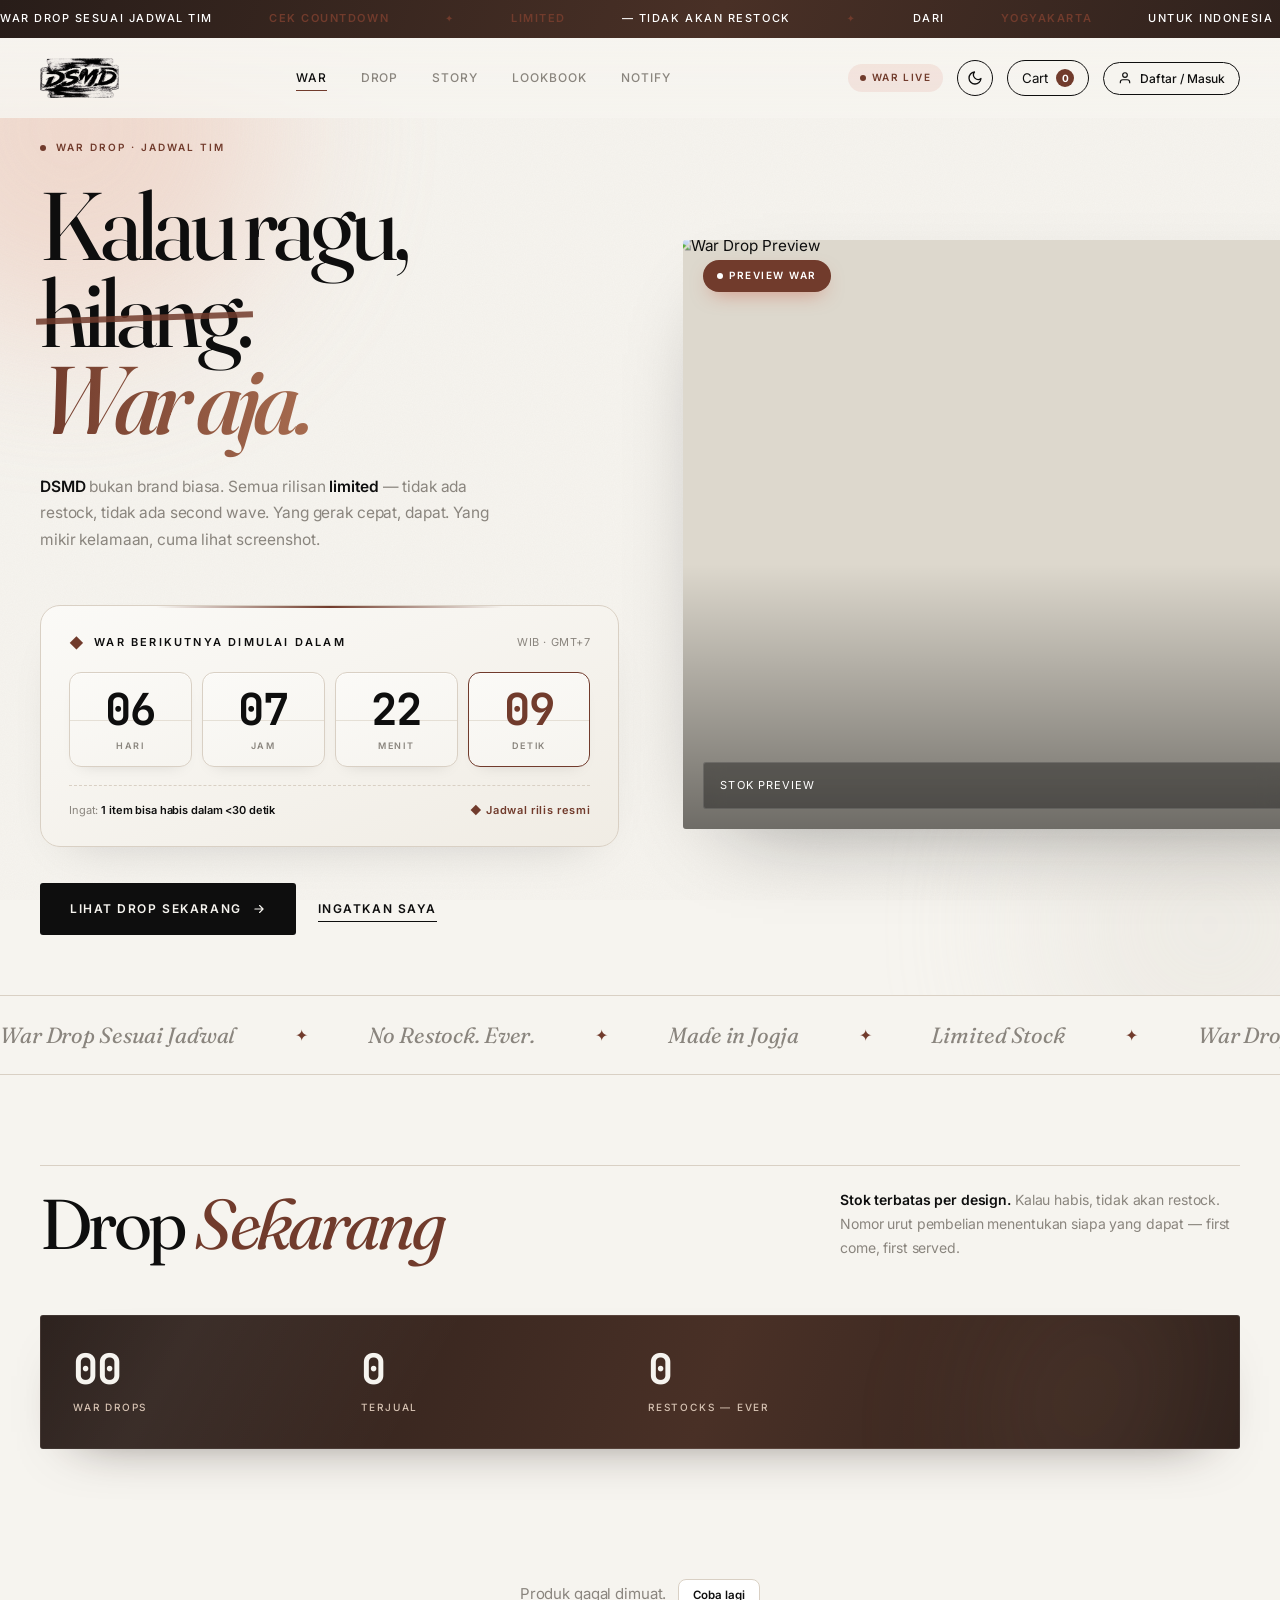
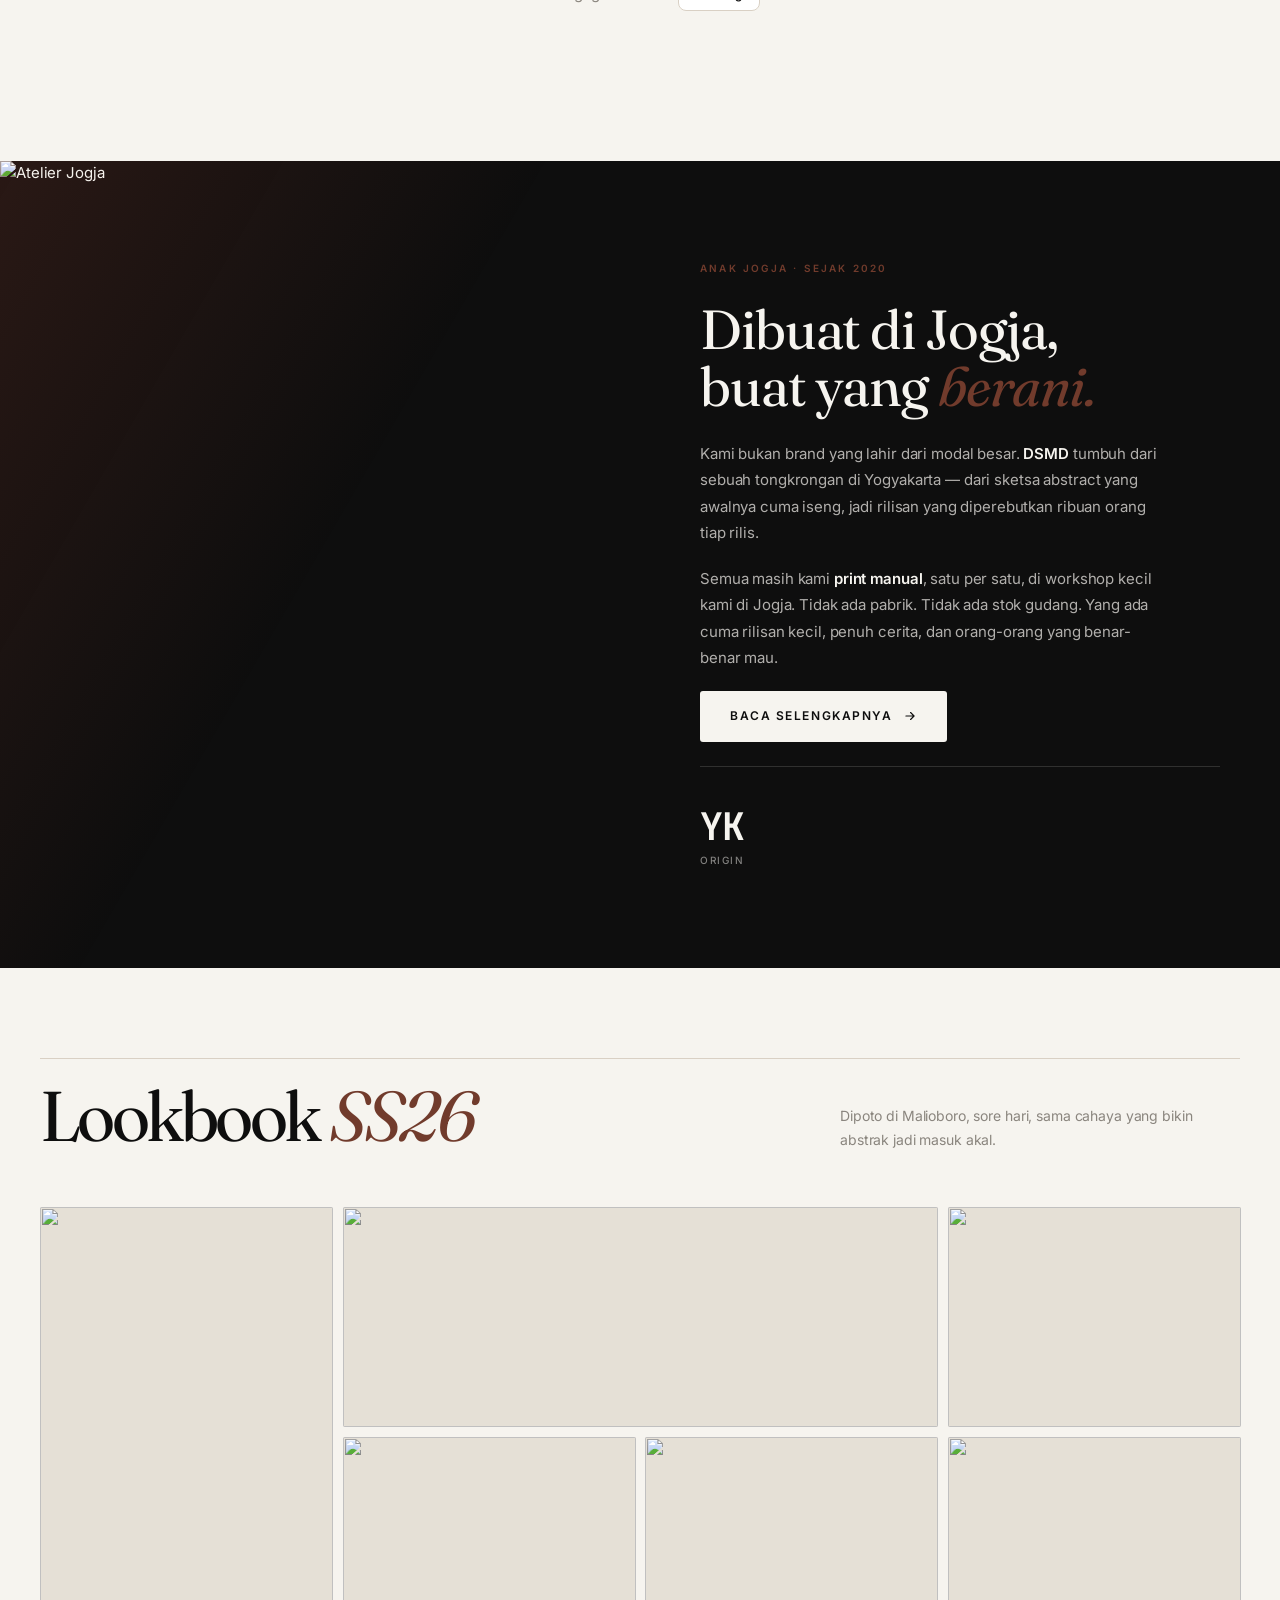
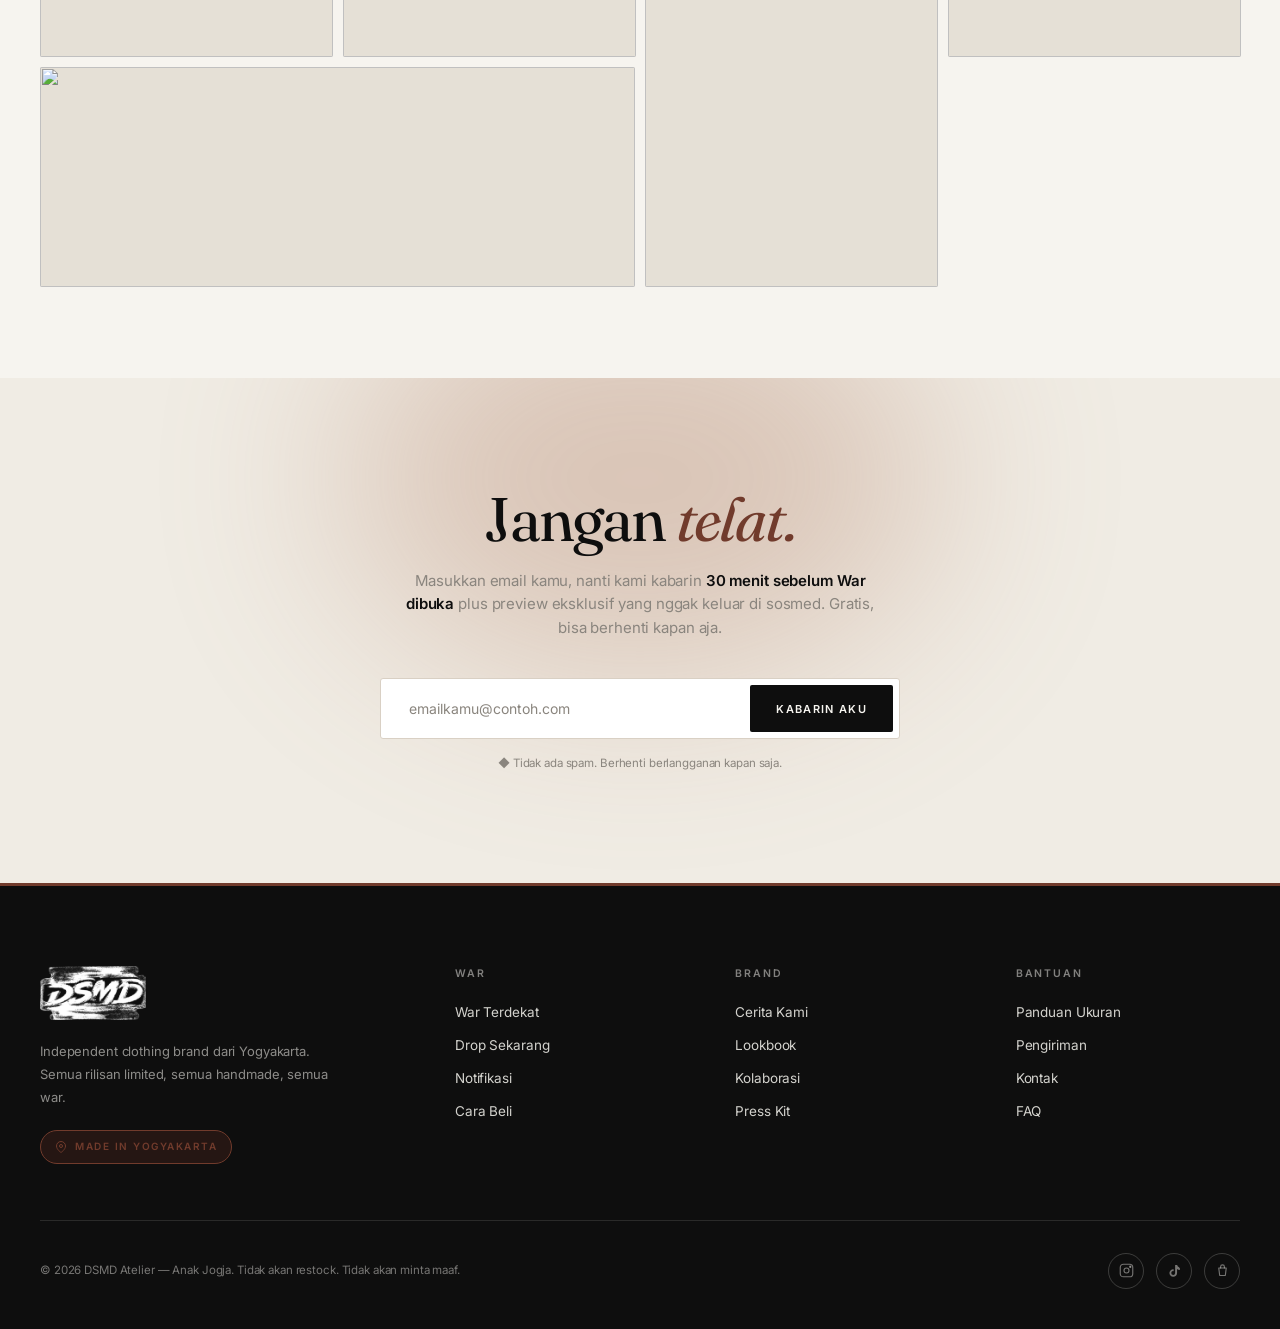
==== commit 0cece1fa: "Add files via upload" ====
--- a/index.html
+++ b/index.html
@@ -49,7 +49,7 @@
 a{color:inherit;text-decoration:none}
 button{font-family:inherit;cursor:pointer;border:none;background:none;color:inherit}
 
-.ticker{position:fixed;top:0;left:0;right:0;z-index:200;background:var(--ink);color:var(--bg);height:38px;overflow:hidden;display:flex;align-items:center;border-bottom:1px solid rgba(255,255,255,.05)}
+.ticker{position:fixed;top:0;left:0;right:0;z-index:200;background:linear-gradient(105deg,#1c1714,#3a2a20 58%,#241c18);color:var(--bg);height:38px;overflow:hidden;display:flex;align-items:center;border-bottom:1px solid rgba(255,255,255,.06)}
 .ticker-track{display:flex;flex-shrink:0;width:max-content;gap:56px;white-space:nowrap;animation:tickerMove 26s linear infinite;font-size:11px;letter-spacing:.14em;text-transform:uppercase;font-weight:500;will-change:transform;transform:translateZ(0);backface-visibility:hidden}
 .ticker-track span{display:flex;align-items:center;gap:56px;flex-shrink:0}
 .ticker-track span::after{content:'✦';color:var(--accent);font-size:10px}
@@ -164,9 +164,11 @@
 .blob-a{width:420px;height:420px;background:#e8b4a0;top:-120px;left:-140px}
 .blob-b{width:340px;height:340px;background:var(--blob-b);bottom:-100px;right:-100px}
 
-.hero{min-height:calc(100vh - 38px);padding:130px 40px 60px;display:grid;grid-template-columns:1.05fr 1fr;gap:70px;align-items:center;position:relative;overflow:hidden}
+.hero{min-height:calc(100vh - 38px);padding:130px 40px 60px;display:grid;grid-template-columns:1.15fr 1fr;gap:clamp(48px,6vw,88px);align-items:center;position:relative;overflow:hidden}
 .hero-text{position:relative;z-index:2}
 .hero-text .tag{display:inline-flex;align-items:center;gap:10px;font-size:10px;letter-spacing:.22em;text-transform:uppercase;color:var(--accent);margin-bottom:26px;font-weight:600;padding:8px 14px;border-radius:100px;background:rgba(200,85,61,.08);border:1px solid rgba(200,85,61,.18)}
+.hero-badge-reel{position:absolute;top:18px;right:-18px;display:flex;flex-direction:column;gap:8px;z-index:3}
+.hero-badge-real{margin-top:auto;background:var(--bg);color:var(--ink);padding:7px 12px;border-radius:100px;font-size:9.5px;font-weight:700;letter-spacing:.12em;text-transform:uppercase;box-shadow:0 8px 24px -10px rgba(14,14,14,.35);border:1px solid var(--line)}
 .hero-text .tag::before{content:'';width:6px;height:6px;border-radius:50%;background:var(--accent);animation:pulseDot 1.2s ease-in-out infinite}
 .hero h1{font-family:var(--serif);font-size:clamp(48px,7.5vw,120px);font-weight:400;line-height:.94;letter-spacing:-.035em;margin-bottom:30px}
 .hero h1 em{font-style:italic;color:var(--accent);font-weight:500}
@@ -218,7 +220,7 @@
 .marquee-track span::after{content:'✦';color:var(--accent);font-style:normal;font-size:16px}
 @keyframes marquee{from{transform:translate3d(0,0,0)}to{transform:translate3d(-50%,0,0)}}
 
-section{padding:100px 40px;position:relative;z-index:2}
+section{padding:clamp(84px,10vh,120px) max(var(--gx),36px);position:relative;z-index:2}
 .section-head{display:flex;justify-content:space-between;align-items:end;margin-bottom:56px;gap:40px;flex-wrap:wrap}
 .section-head h2{font-family:var(--serif);font-size:clamp(38px,5.5vw,72px);font-weight:400;line-height:1;letter-spacing:-.03em}
 .section-head h2 em{font-style:italic;color:var(--accent)}
@@ -316,6 +318,7 @@
 @media(max-width:1000px){
   .hero{grid-template-columns:1fr;gap:44px;padding-top:100px;padding-bottom:40px}
   .hero-visual{max-width:520px;margin:0 auto;width:100%;order:-1}
+  .hero-badge-reel{right:auto;left:auto;top:auto;bottom:-56px;flex-direction:row;justify-content:flex-end}
   .collection{grid-template-columns:repeat(2,1fr)}
   .war-stats{grid-template-columns:repeat(2,1fr);gap:24px}
   .editorial{grid-template-columns:1fr}
@@ -584,9 +587,7 @@
 .hre-chip small{font-size:11px;color:var(--muted)}
 </style>
 <style>
-/* ============================================================
-   DSMD PREMIUM — LITE EDITION
-   ============================================================ */
+/* DSMD premium base */
 :root{
   --accent:#d4543a;--accent-soft:#f0b8a3;
   --shadow-sm:0 1px 2px rgba(10,10,10,.05);
@@ -774,9 +775,9 @@
 
     position: absolute;
 
-    font-family: Arial, Helvetica, sans-serif;
+    font-family: var(--serif);
     font-weight: 800;
-    letter-spacing: 4px;
+    letter-spacing: .25em;
     text-transform: uppercase;
 
     color: rgba(255,255,255,0.06);
@@ -820,9 +821,9 @@
 
 .dsmd-loading-text {
 
-    font-family: Arial, Helvetica, sans-serif;
+    font-family: var(--mono);
     font-size: 10px;
-    letter-spacing: 3px;
+    letter-spacing: .35em;
     text-transform: uppercase;
 
     color: rgba(255,255,255,0.35);
@@ -866,12 +867,9 @@
         rotate(90deg)
         scale(2.8);
 
-    font-family:
-        Arial,
-        Helvetica,
-        sans-serif;
-
-    font-size: 150px;
+    font-family: var(--serif);
+
+    font-size: clamp(120px,14vw,160px);
 
     font-weight: 900;
 
@@ -1508,14 +1506,14 @@
 </script>
 
 <style id="dsmd-logo-fx">
-/* ===== LOGO: auto-crop, hapus bg putih, warna adaptif ===== */
+/* logo adaptif */
 img[data-logo]{visibility:hidden}
 html.logo-ready img[data-logo]{visibility:visible}
 html.logo-dark{--lf:brightness(0) invert(1)}
 html.logo-dark .footer-brand h3 img{filter:brightness(0) invert(1)}
 html.logo-dark[data-theme="dark"] .brand img{filter:brightness(0) invert(1)}
 html.logo-light:not([data-theme="dark"]) .brand img{filter:brightness(0)}
-/* ===== SPLASH: frame hidup + animasi loading ===== */
+/* splash frame + loading */
 @property --a{syntax:'<angle>';initial-value:0deg;inherits:false}
 #dsmd-splash{background:radial-gradient(circle at 50% 45%,#22222a 0%,#141418 70%)}
 .dsmd-logo-box{
@@ -1625,8 +1623,8 @@
 })();
 </script>
 <style id="dsmd-showcase">
-/* ===== ARTI DSMD (splash) ===== */
-.dsmd-mean{margin-top:30px;display:flex;flex-wrap:wrap;justify-content:center;gap:6px 14px;max-width:88vw;font-family:'Fraunces',Georgia,serif;font-style:italic;font-size:21px;letter-spacing:.04em;color:rgba(255,255,255,.72)}
+/* splash wordmark */
+.dsmd-mean{margin-top:30px;display:flex;flex-wrap:wrap;justify-content:center;gap:6px 14px;max-width:88vw;font-family:var(--serif);font-style:italic;font-size:21px;letter-spacing:.04em;color:rgba(255,255,255,.72)}
 .dsmd-mean .w{opacity:0;transform:translateY(14px);filter:blur(8px);animation:meanIn .9s cubic-bezier(.16,1,.3,1) both}
 .dsmd-mean .w:nth-child(1){animation-delay:1.1s}
 .dsmd-mean .w:nth-child(2){animation-delay:1.7s}
@@ -1642,7 +1640,7 @@
 @keyframes initPop{0%{transform:scale(.4)}100%{transform:scale(1)}}
 @media(max-width:600px){.dsmd-mean{font-size:16px;gap:4px 10px;margin-top:24px}}
 
-/* ===== SHOWCASE PRODUK (klik 1) ===== */
+/* product preview */
 .sc{position:fixed;inset:0;z-index:8900;display:flex;padding:24px;overflow-y:auto;background:radial-gradient(circle at 50% 40%,rgba(30,28,34,.86),rgba(8,8,10,.94));backdrop-filter:blur(16px);-webkit-backdrop-filter:blur(16px);opacity:0;transition:opacity .45s cubic-bezier(.22,1,.36,1)}
 .sc.open{opacity:1}
 .sc-wrap{margin:auto;display:flex;align-items:stretch;justify-content:center;width:100%;max-width:900px}
@@ -1695,8 +1693,8 @@
   .sc-price{font-size:28px}
 }
 
-/* ===== POLISH LANDING ===== */
-::selection{background:#c8553d;color:#fff}
+/* landing polish */
+::selection{background:var(--accent);color:#fff}
 :focus-visible{outline:2px solid var(--accent);outline-offset:3px}
 #dsmd-progress{position:fixed;top:0;left:0;height:3px;width:0;z-index:8000;background:linear-gradient(90deg,var(--accent),var(--accent-soft));box-shadow:0 0 10px rgba(200,85,61,.6);pointer-events:none}
 #dsmd-top{position:fixed;left:18px;bottom:calc(18px + env(safe-area-inset-bottom,0px));z-index:140;width:44px;height:44px;border-radius:50%;background:var(--ink);color:var(--bg);border:0;font-size:18px;cursor:pointer;box-shadow:0 10px 26px -10px rgba(0,0,0,.5);opacity:0;transform:translateY(16px);pointer-events:none;transition:opacity .3s,transform .3s,background .25s}
@@ -1710,10 +1708,13 @@
 .card-info h3{background:linear-gradient(var(--accent),var(--accent)) 0 100%/0 1px no-repeat;transition:background-size .4s;display:inline-block}
 .card:hover .card-info h3{background-size:100% 1px}
 .hero h1 em{background:linear-gradient(90deg,var(--accent),var(--accent-soft),var(--accent));background-size:200% auto;-webkit-background-clip:text;background-clip:text;-webkit-text-fill-color:transparent;animation:emShift 6s linear infinite}
+.hero-badge-reel{display:flex;flex-direction:column;gap:8px}
+@media(max-width:1000px){.hero-badge-reel{right:-12px;top:14px;gap:6px}}
+@media(max-width:680px){.hero-badge-reel{right:-10px;top:12px}.hero-badge-real{padding:6px 10px;font-size:8.5px;letter-spacing:.08em}}
 @keyframes emShift{to{background-position:200% center}}
 </style>
 <style id="dsmd-fix2">
-/* ===== SHOWCASE: tahap 1 zoom saja, tahap 2 detail ===== */
+/* showcase transitions */
 .sc-photo{border-radius:8px}
 .sc.details .sc-photo{border-radius:8px 0 0 8px}
 .sc-panel{flex:0 0 auto;width:0;max-width:none;padding:38px 0;border-width:1px 1px 1px 0;opacity:0;overflow:hidden;transition:width .9s cubic-bezier(.22,1,.36,1),padding .9s cubic-bezier(.22,1,.36,1),opacity .5s ease}
@@ -1736,7 +1737,7 @@
   .sc.details .sc-panel{width:min(300px,72vw);max-height:620px;padding:22px 20px}
 }
 
-/* ===== SPLASH: logo benar-benar di tengah + transisi halus ===== */
+/* splash center polish */
 .dsmd-center{display:flex;flex-direction:column;align-items:center;width:100%;animation:centerAppear 1.3s cubic-bezier(.22,1,.36,1) .2s both}
 .dsmd-logo-box{animation:frameIn 1.2s cubic-bezier(.22,1,.36,1) .3s both,frameFloat 4s ease-in-out 1.6s infinite}
 .dsmd-logo-box img{animation:logoReveal 1.4s cubic-bezier(.22,1,.36,1) .7s both}
@@ -1749,7 +1750,7 @@
 }
 </style>
 <style id="dsmd-fix3">
-/* ===== LOGO LOADING LEBIH BESAR ===== */
+/* splash sizing */
 .dsmd-logo-box{width:240px;height:240px;border-radius:52px}
 .dsmd-logo-box::before{border-radius:54px}
 .dsmd-logo-box img{width:78%;height:78%}
@@ -1759,7 +1760,7 @@
   .dsmd-logo-box::before{border-radius:44px}
 }
 
-/* ===== D S M D: inisial "ditulis" dengan silet ===== */
+/* splash wordmark timing */
 .dsmd-mean{margin-top:34px;font-size:22px;gap:6px 14px}
 .dsmd-mean .w{opacity:1;transform:none;filter:none;animation:none;display:inline-flex;align-items:flex-end}
 .dsmd-mean .w:nth-child(1){--r:1.9s}
@@ -1778,7 +1779,7 @@
 @media(max-width:600px){.dsmd-mean{font-size:17px;gap:4px 10px;margin-top:26px}}
 </style>
 <style id="dsmd-premium-refresh">
-/* Refined editorial finish — presentation only; commerce and admin behavior unchanged. */
+/* editorial polish */
 :root{--accent:#713b2c;--accent-soft:#a66b4f;--line:#d9d0c4;--ease-pro:cubic-bezier(.2,.8,.2,1)}
 :root[data-theme="dark"]{--accent:#d2a27e;--accent-soft:#b78461;--line:#45403b}
 html{scroll-behavior:smooth;scroll-padding-top:100px}
@@ -2046,6 +2047,10 @@
   </div>
 
   <div class="hero-visual reveal">
+    <div class="hero-badge-reel">
+      <span class="hero-badge-real">Real moment</span>
+      <span class="hero-badge-real">Sesi live</span>
+    </div>
     <div class="hv-stage" id="heroSlides"></div>
     <div class="hero-badge">Preview War</div>
     <div class="hero-caption">
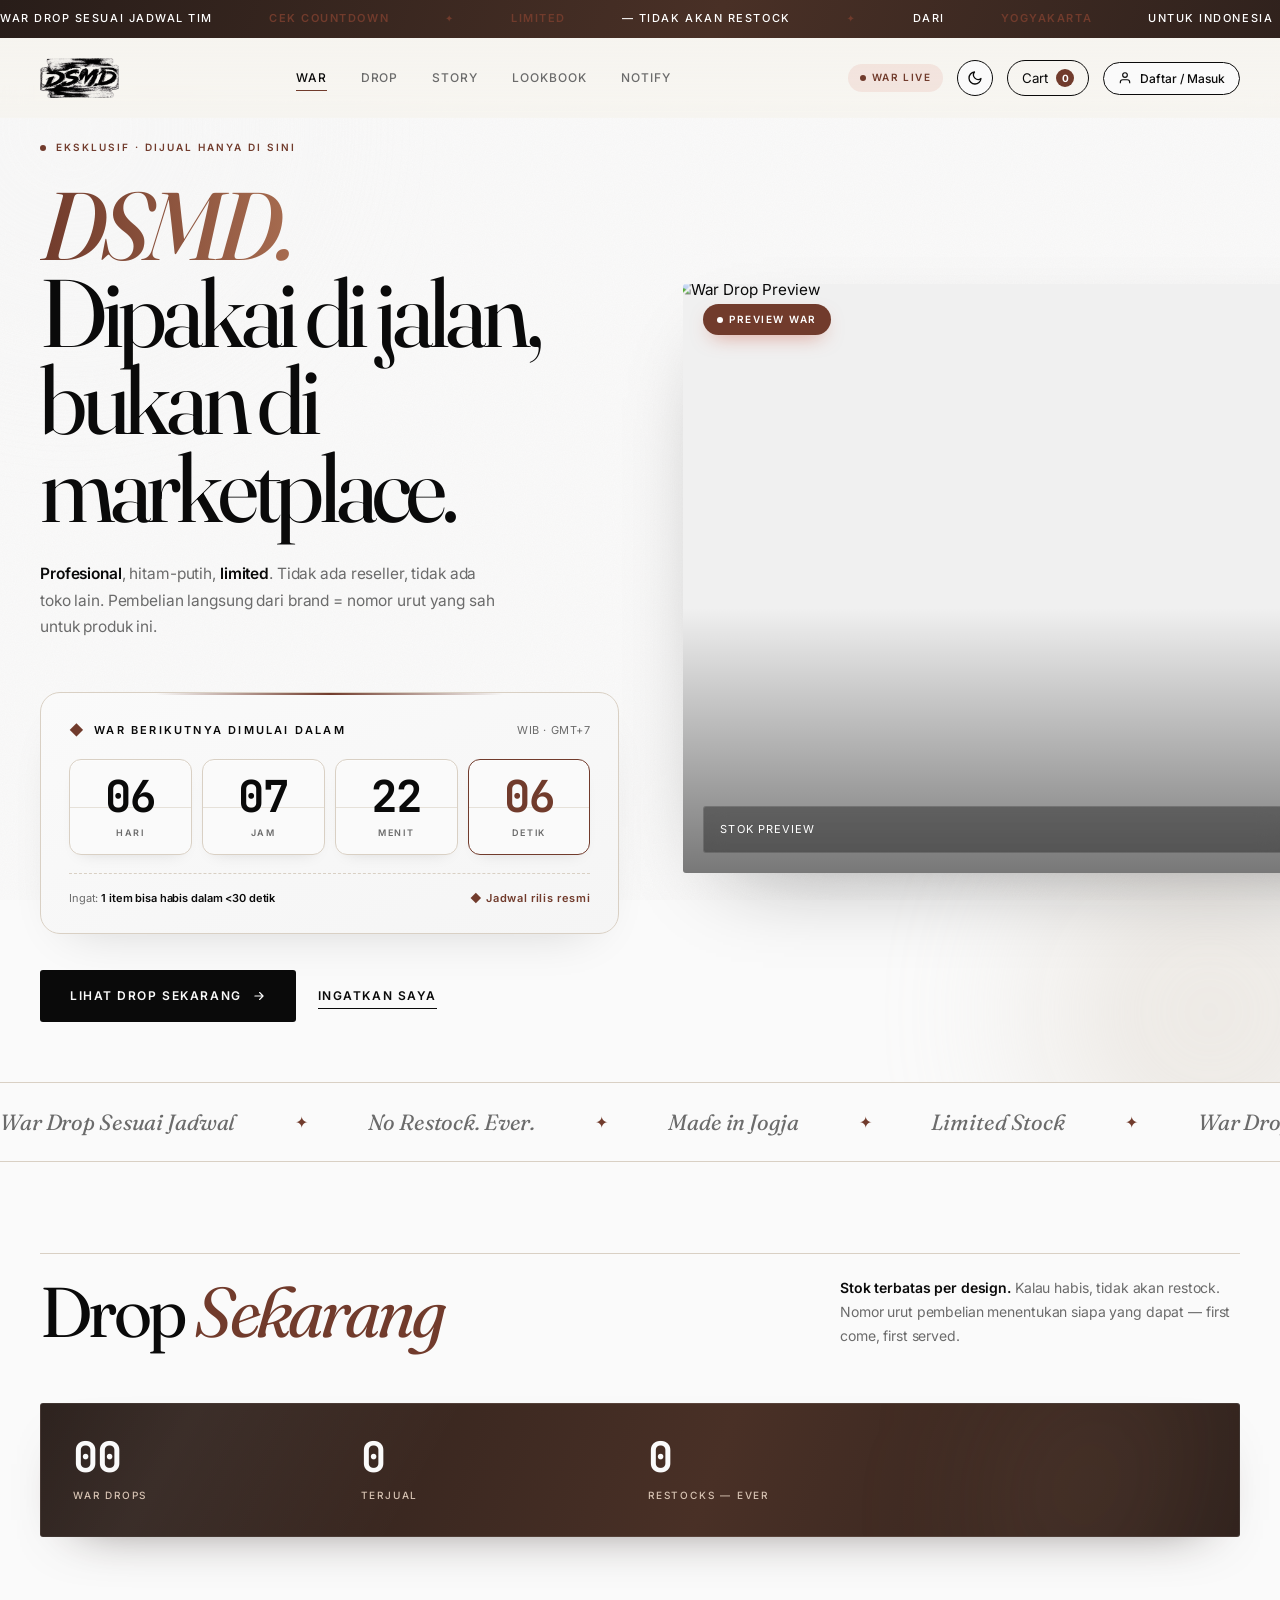
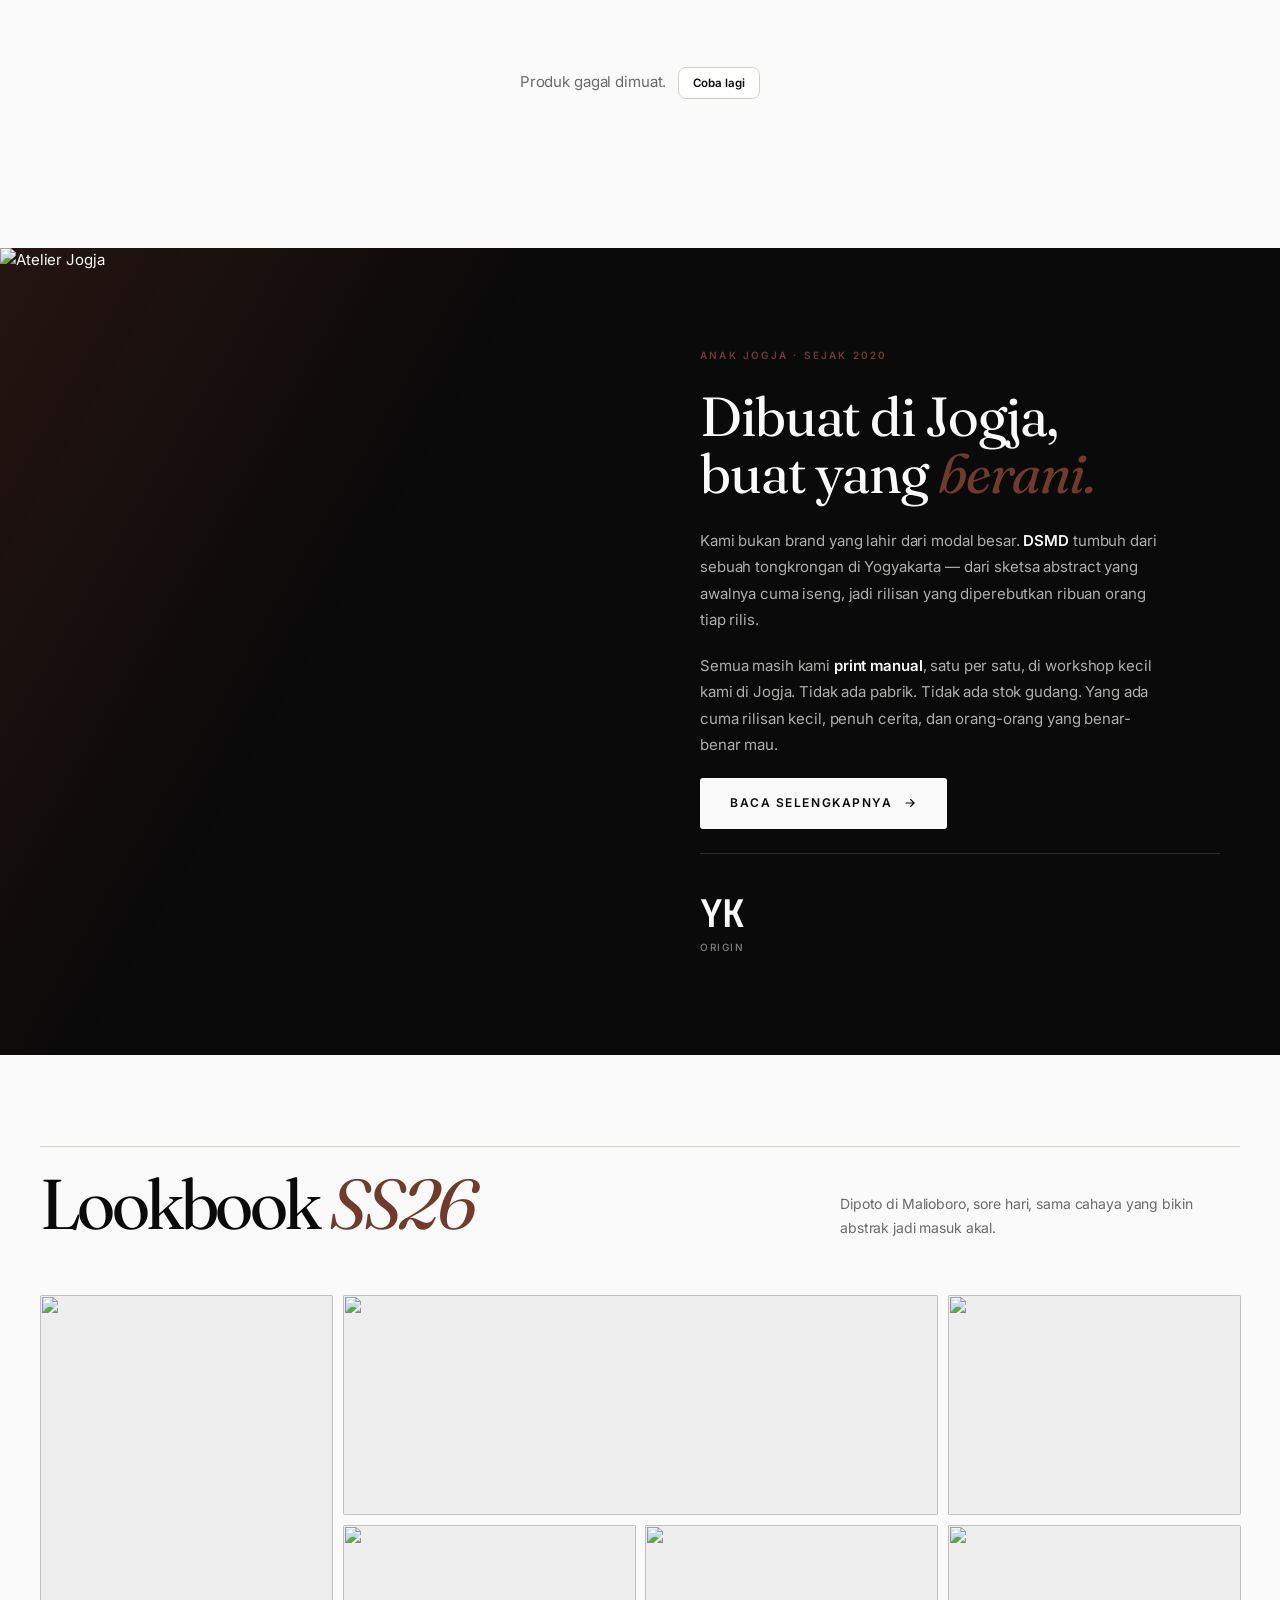
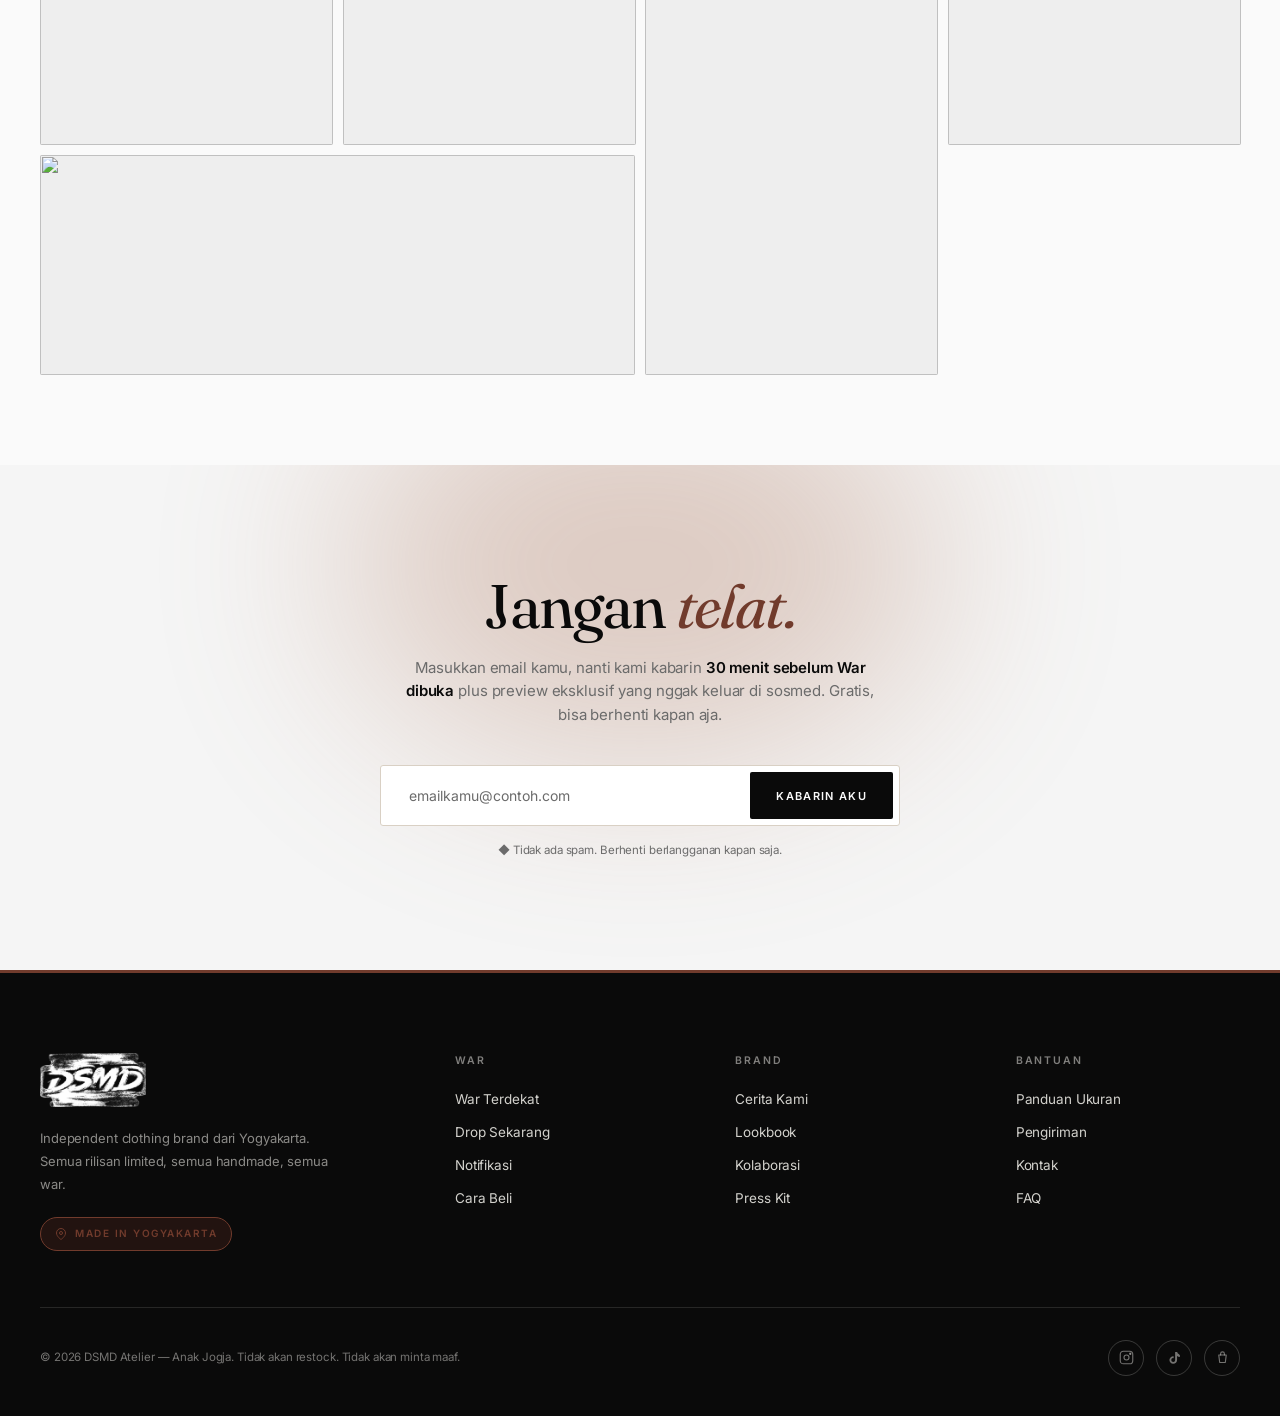
==== commit e925ac5b: "Add files via upload" ====
--- a/index.html
+++ b/index.html
@@ -17,21 +17,21 @@
 <style>
 *{margin:0;padding:0;box-sizing:border-box}
 :root{
-  --bg:#f6f4ef;--ink:#0e0e0e;--muted:#8a857e;--line:#e2ded6;
-  --accent:#c8553d;--accent-soft:#e8b4a0;
+  --bg:#fafafa;--ink:#0a0a0a;--muted:#6b6b6b;--line:#e5e5e5;
+  --accent:#0a0a0a;--accent-soft:#d4d4d4;
   --serif:'Fraunces',Georgia,serif;--sans:'Inter',system-ui,sans-serif;
   --mono:'JetBrains Mono',ui-monospace,monospace;
-  --surface:#fff;--surface-2:#f0ece4;--surface-3:#fbfaf7;--ph:#e5e0d6;--nav-bg:rgba(246,244,239,.88);--nl:#efeae0;--blob-b:#e2ded6;--hero-ph:#ddd8cd;
+  --surface:#ffffff;--surface-2:#f5f5f5;--surface-3:#fafafa;--ph:#eeeeee;--nav-bg:rgba(250,250,250,.82);--nl:#f5f5f5;--blob-b:#e5e5e5;--hero-ph:#f0f0f0;
 }
 :root[data-theme="dark"]{
   color-scheme:dark;
-  --bg:#141312;--ink:#f3efe7;--muted:#9c968c;--line:#2e2b27;
-  --surface:#1d1b18;--surface-2:#26231f;--surface-3:#1a1816;--ph:#2a2723;--nav-bg:rgba(20,19,18,.88);--nl:#1a1816;--blob-b:#3a342d;--hero-ph:#26231f;
+  --bg:#0a0a0a;--ink:#f5f5f5;--muted:#a3a3a3;--line:#262626;
+  --surface:#141414;--surface-2:#1a1a1a;--surface-3:#0f0f0f;--ph:#1f1f1f;--nav-bg:rgba(10,10,10,.82);--nl:#1a1a1a;--blob-b:#262626;--hero-ph:#111111;
 }
 :root[data-theme="dark"] .ticker,
 :root[data-theme="dark"] .war-stats,
 :root[data-theme="dark"] .editorial,
-:root[data-theme="dark"] footer{--ink:#1f1d1a;--bg:#f6f4ef}
+:root[data-theme="dark"] footer{--ink:#0a0a0a;--bg:#fafafa}
 :root[data-theme="dark"] .ticker{border-bottom:1px solid rgba(255,255,255,.08)}
 :root[data-theme="dark"] .war-stats,
 :root[data-theme="dark"] .editorial{border:1px solid var(--line)}
@@ -49,10 +49,10 @@
 a{color:inherit;text-decoration:none}
 button{font-family:inherit;cursor:pointer;border:none;background:none;color:inherit}
 
-.ticker{position:fixed;top:0;left:0;right:0;z-index:200;background:linear-gradient(105deg,#1c1714,#3a2a20 58%,#241c18);color:var(--bg);height:38px;overflow:hidden;display:flex;align-items:center;border-bottom:1px solid rgba(255,255,255,.06)}
+.ticker{position:fixed;top:0;left:0;right:0;z-index:200;background:var(--ink);color:var(--bg);height:38px;overflow:hidden;display:flex;align-items:center;border-bottom:1px solid var(--line)}
 .ticker-track{display:flex;flex-shrink:0;width:max-content;gap:56px;white-space:nowrap;animation:tickerMove 26s linear infinite;font-size:11px;letter-spacing:.14em;text-transform:uppercase;font-weight:500;will-change:transform;transform:translateZ(0);backface-visibility:hidden}
 .ticker-track span{display:flex;align-items:center;gap:56px;flex-shrink:0}
-.ticker-track span::after{content:'✦';color:var(--accent);font-size:10px}
+.ticker-track span::after{content:'✦';color:var(--bg);font-size:10px}
 .ticker-track b{color:var(--accent-soft);font-weight:600}
 @keyframes tickerMove{from{transform:translate3d(0,0,0)}to{transform:translate3d(-50%,0,0)}}
 
@@ -161,8 +161,8 @@
 
 .grain{position:fixed;inset:0;z-index:1;pointer-events:none;opacity:.35;mix-blend-mode:multiply;background-image:url("data:image/svg+xml;utf8,<svg xmlns='http://www.w3.org/2000/svg' width='240' height='240'><filter id='n'><feTurbulence type='fractalNoise' baseFrequency='.9' numOctaves='2' stitchTiles='stitch'/><feColorMatrix values='0 0 0 0 0.55 0 0 0 0 0.5 0 0 0 0 0.46 0 0 0 .35 0'/></filter><rect width='100%' height='100%' filter='url(%23n)'/></svg>")}
 .blob{position:absolute;border-radius:50%;filter:blur(70px);opacity:.5;pointer-events:none;z-index:0}
-.blob-a{width:420px;height:420px;background:#e8b4a0;top:-120px;left:-140px}
-.blob-b{width:340px;height:340px;background:var(--blob-b);bottom:-100px;right:-100px}
+.blob-a{width:420px;height:420px;background:var(--surface-2);top:-120px;left:-140px}
+.blob-b{width:340px;height:340px;background:var(--line);bottom:-100px;right:-100px}
 
 .hero{min-height:calc(100vh - 38px);padding:130px 40px 60px;display:grid;grid-template-columns:1.15fr 1fr;gap:clamp(48px,6vw,88px);align-items:center;position:relative;overflow:hidden}
 .hero-text{position:relative;z-index:2}
@@ -678,7 +678,7 @@
 .look:hover{transform:translate3d(0,-4px,0);box-shadow:var(--shadow-lg)}
 
 .footer-col a{transition:transform .25s var(--ease),color .2s}
-.footer-col a:hover{transform:translate3d(4px,0,0);color:var(--accent-soft)}
+.footer-col a:hover{transform:translate3d(4px,0,0);color:var(--muted)}
 
 .socials a{transition:transform .3s var(--ease),background .2s,border-color .2s}
 .socials a:hover{transform:translate3d(0,-3px,0)}
@@ -1630,7 +1630,7 @@
 .dsmd-mean .w:nth-child(2){animation-delay:1.7s}
 .dsmd-mean .w:nth-child(3){animation-delay:2.3s}
 .dsmd-mean .w:nth-child(4){animation-delay:2.9s}
-.dsmd-mean b{font-style:normal;font-weight:900;font-size:1.35em;color:#e8b4a0;text-shadow:0 0 18px rgba(200,85,61,.85);display:inline-block;animation:initPop .7s cubic-bezier(.3,1.6,.5,1) both}
+.dsmd-mean b{font-style:normal;font-weight:900;font-size:1.35em;color:var(--bg);display:inline-block;animation:initPop .7s cubic-bezier(.3,1.6,.5,1) both}
 .dsmd-mean .w:nth-child(1) b{animation-delay:1.35s}
 .dsmd-mean .w:nth-child(2) b{animation-delay:1.95s}
 .dsmd-mean .w:nth-child(3) b{animation-delay:2.55s}
@@ -1640,23 +1640,29 @@
 @keyframes initPop{0%{transform:scale(.4)}100%{transform:scale(1)}}
 @media(max-width:600px){.dsmd-mean{font-size:16px;gap:4px 10px;margin-top:24px}}
 
+.dsmd-logo-box::before{background:conic-gradient(from var(--a),transparent 0 55%,var(--surface-2) 75%,var(--bg) 90%,transparent 100%)!important}
+.dsmd-logo-box::after{background:radial-gradient(circle,rgba(255,255,255,.12),transparent 60%)!important}
+.dsmd-ring{border-color:var(--line)!important}.dsmd-orbit b{box-shadow:0 0 14px 3px rgba(255,255,255,.18)!important}
+.dsmd-loading-fill{background:linear-gradient(90deg,var(--surface-2),var(--bg))!important;box-shadow:0 0 12px rgba(255,255,255,.12)!important}
+.dsmd-mean b{color:var(--bg)!important}
+
 /* product preview */
 .sc{position:fixed;inset:0;z-index:8900;display:flex;padding:24px;overflow-y:auto;background:radial-gradient(circle at 50% 40%,rgba(30,28,34,.86),rgba(8,8,10,.94));backdrop-filter:blur(16px);-webkit-backdrop-filter:blur(16px);opacity:0;transition:opacity .45s cubic-bezier(.22,1,.36,1)}
 .sc.open{opacity:1}
 .sc-wrap{margin:auto;display:flex;align-items:stretch;justify-content:center;width:100%;max-width:900px}
-.sc-photo{position:relative;flex:0 0 auto;width:min(400px,46vw,calc(72vh*.75));aspect-ratio:3/4;padding:10px;cursor:pointer;background:#0d0d10;border:1px solid rgba(232,180,160,.55);border-radius:8px 0 0 8px;box-shadow:0 50px 100px -30px rgba(0,0,0,.9),0 0 80px -20px rgba(200,85,61,.35);will-change:transform}
-.sc-photo::before{content:'';position:absolute;inset:5px;border:1px solid rgba(232,180,160,.22);border-radius:4px;pointer-events:none;z-index:2}
+.sc-photo{position:relative;flex:0 0 auto;width:min(400px,46vw,calc(72vh*.75));aspect-ratio:3/4;padding:10px;cursor:pointer;background:#0d0d10;border:1px solid rgba(255,255,255,.18);border-radius:8px 0 0 8px;box-shadow:0 50px 100px -30px rgba(0,0,0,.85);will-change:transform}
+.sc-photo::before{content:'';position:absolute;inset:5px;border:1px solid rgba(255,255,255,.12);border-radius:4px;pointer-events:none;z-index:2}
 .sc-photo img{width:100%;height:100%;object-fit:cover;border-radius:3px;display:block;transition:opacity .3s}
 .sc-photo .sc-shine{position:absolute;inset:10px;overflow:hidden;pointer-events:none;border-radius:3px;z-index:3}
 .sc-photo .sc-shine::before{content:'';position:absolute;top:-20%;bottom:-20%;width:35%;left:-60%;transform:skewX(-20deg);background:linear-gradient(90deg,transparent,rgba(255,255,255,.22),transparent);animation:shineSweep 3s ease-in-out .9s infinite}
-.sc-c{position:absolute;width:18px;height:18px;border:2px solid #e8b4a0;z-index:4;pointer-events:none}
+.sc-c{position:absolute;width:18px;height:18px;border:2px solid rgba(255,255,255,.7);z-index:4;pointer-events:none}
 .sc-c.tl{top:-1px;left:-1px;border-right:0;border-bottom:0;border-radius:8px 0 0 0}
 .sc-c.tr{top:-1px;right:-1px;border-left:0;border-bottom:0}
 .sc-c.bl{bottom:-1px;left:-1px;border-right:0;border-top:0;border-radius:0 0 0 8px}
 .sc-c.br{bottom:-1px;right:-1px;border-left:0;border-top:0}
 .sc-hint{position:absolute;left:50%;bottom:22px;transform:translate(-50%,10px);z-index:5;padding:8px 14px;border-radius:100px;background:rgba(14,14,14,.72);backdrop-filter:blur(8px);color:#fff;font:600 9.5px/1 Inter,sans-serif;letter-spacing:.16em;text-transform:uppercase;white-space:nowrap;opacity:0;border:1px solid rgba(255,255,255,.18);transition:opacity .5s .9s,transform .5s .9s}
 .sc.open .sc-hint{opacity:1;transform:translate(-50%,0)}
-.sc-panel{flex:1 1 auto;min-width:0;max-width:360px;padding:38px 32px;display:flex;flex-direction:column;justify-content:center;gap:14px;color:#f6f4ef;background:linear-gradient(160deg,rgba(255,255,255,.08),rgba(255,255,255,.02));border:1px solid rgba(232,180,160,.35);border-left:0;border-radius:0 8px 8px 0;position:relative}
+.sc-panel{flex:1 1 auto;min-width:0;max-width:360px;padding:38px 32px;display:flex;flex-direction:column;justify-content:center;gap:14px;color:var(--bg);background:linear-gradient(160deg,rgba(255,255,255,.06),rgba(255,255,255,.02));border:1px solid rgba(255,255,255,.16);border-left:0;border-radius:0 8px 8px 0;position:relative}
 .sc-panel>*{opacity:0;transform:translateX(-16px);transition:opacity .6s cubic-bezier(.22,1,.36,1),transform .6s cubic-bezier(.22,1,.36,1)}
 .sc.open .sc-panel>*{opacity:1;transform:none}
 .sc.open .sc-panel>:nth-child(1){transition-delay:.35s}
@@ -1666,46 +1672,46 @@
 .sc.open .sc-panel>:nth-child(5){transition-delay:.75s}
 .sc.open .sc-panel>:nth-child(6){transition-delay:.85s}
 .sc.open .sc-panel>:nth-child(7){transition-delay:.95s}
-.sc-no{font:500 10px/1 'JetBrains Mono',monospace;letter-spacing:.3em;color:#e8b4a0;text-transform:uppercase}
-.sc-tag{align-self:flex-start;padding:6px 12px;border-radius:100px;background:#c8553d;color:#fff;font:600 9.5px/1 Inter,sans-serif;letter-spacing:.14em;text-transform:uppercase}
+.sc-no{font:500 10px/1 'JetBrains Mono',monospace;letter-spacing:.3em;color:var(--bg);text-transform:uppercase}
+.sc-tag{align-self:flex-start;padding:6px 12px;border-radius:100px;background:var(--ink);color:var(--bg);border:1px solid var(--line);font:600 9.5px/1 Inter,sans-serif;letter-spacing:.14em;text-transform:uppercase}
 .sc-name{font-family:'Fraunces',Georgia,serif;font-weight:400;font-size:clamp(24px,3vw,32px);line-height:1.1;letter-spacing:-.01em;margin:0}
-.sc-orn{display:flex;align-items:center;gap:10px;color:#e8b4a0;font-size:9px}
+.sc-orn{display:flex;align-items:center;gap:10px;color:var(--bg);font-size:9px}
 .sc-orn::before,.sc-orn::after{content:'';flex:1;height:1px;background:linear-gradient(90deg,rgba(232,180,160,.6),transparent)}
 .sc-orn::before{background:linear-gradient(270deg,rgba(232,180,160,.6),transparent)}
-.sc-desc{font-size:13px;line-height:1.7;color:rgba(246,244,239,.62);display:-webkit-box;-webkit-line-clamp:3;-webkit-box-orient:vertical;overflow:hidden;margin:0}
-.sc-price{font-family:'Fraunces',Georgia,serif;font-size:34px;letter-spacing:-.02em;color:#fff}
-.sc-stock{font:500 10px/1 'JetBrains Mono',monospace;letter-spacing:.14em;color:rgba(246,244,239,.55);text-transform:uppercase}
+.sc-desc{font-size:13px;line-height:1.7;color:var(--muted);display:-webkit-box;-webkit-line-clamp:3;-webkit-box-orient:vertical;overflow:hidden;margin:0}
+.sc-price{font-family:'Fraunces',Georgia,serif;font-size:34px;letter-spacing:-.02em;color:var(--bg)}
+.sc-stock{font:500 10px/1 'JetBrains Mono',monospace;letter-spacing:.14em;color:var(--muted);text-transform:uppercase}
 .sc-bar{height:3px;border-radius:3px;background:rgba(255,255,255,.1);margin-top:8px;overflow:hidden}
-.sc-bar i{display:block;height:100%;background:linear-gradient(90deg,#c8553d,#e8b4a0);border-radius:3px}
+.sc-bar i{display:block;height:100%;background:linear-gradient(90deg,var(--ink),var(--surface-2));border-radius:3px}
 .sc-thumbs{display:flex;gap:8px;flex-wrap:wrap}
 .sc-thumbs button{width:44px;height:56px;padding:0;border-radius:4px;overflow:hidden;border:1px solid rgba(255,255,255,.18);opacity:.55;transition:opacity .25s,border-color .25s,transform .25s;background:none}
 .sc-thumbs button img{width:100%;height:100%;object-fit:cover;display:block}
-.sc-thumbs button.on,.sc-thumbs button:hover{opacity:1;border-color:#e8b4a0;transform:translateY(-2px)}
-.sc-open{margin-top:4px;padding:15px 22px;border-radius:100px;background:#f6f4ef;color:#0e0e0e;border:0;font:600 11px/1 Inter,sans-serif;letter-spacing:.14em;text-transform:uppercase;cursor:pointer;transition:background .25s,color .25s,transform .3s cubic-bezier(.2,.9,.3,1.2)}
-.sc-open:hover{background:#c8553d;color:#fff;transform:translateY(-3px)}
-.sc-close{position:fixed;top:calc(16px + env(safe-area-inset-top,0px));right:18px;z-index:2;width:42px;height:42px;border-radius:50%;background:rgba(255,255,255,.08);border:1px solid rgba(255,255,255,.2);color:#fff;font-size:16px;cursor:pointer;transition:background .25s,transform .3s}
-.sc-close:hover{background:#c8553d;transform:rotate(90deg)}
+.sc-thumbs button.on,.sc-thumbs button:hover{opacity:1;border-color:var(--bg);transform:translateY(-2px)}
+.sc-open{margin-top:4px;padding:15px 22px;border-radius:100px;background:var(--surface);color:var(--ink);border:1px solid var(--line);font:600 11px/1 Inter,sans-serif;letter-spacing:.14em;text-transform:uppercase;cursor:pointer;transition:background .25s,color .25s,transform .3s cubic-bezier(.2,.9,.3,1.2)}
+.sc-open:hover{background:var(--ink);color:var(--bg);transform:translateY(-3px)}
+.sc-close{position:fixed;top:calc(16px + env(safe-area-inset-top,0px));right:18px;z-index:2;width:42px;height:42px;border-radius:50%;background:rgba(255,255,255,.08);border:1px solid rgba(255,255,255,.18);color:var(--bg);font-size:16px;cursor:pointer;transition:background .25s,transform .3s}
+.sc-close:hover{background:var(--ink);color:var(--bg);transform:rotate(90deg)}
 @media(max-width:720px){
   .sc{padding:70px 16px 24px}
   .sc-wrap{flex-direction:column;align-items:center}
   .sc-photo{width:min(300px,72vw,calc(48vh*.75));border-radius:8px 8px 0 0}
-  .sc-panel{width:min(300px,72vw);max-width:none;border-left:1px solid rgba(232,180,160,.35);border-top:0;border-radius:0 0 8px 8px;padding:22px 20px;gap:10px}
+  .sc-panel{width:min(300px,72vw);max-width:none;border-left:1px solid rgba(255,255,255,.18);border-top:0;border-radius:0 0 8px 8px;padding:22px 20px;gap:10px}
   .sc-price{font-size:28px}
 }
 
 /* landing polish */
 ::selection{background:var(--accent);color:#fff}
 :focus-visible{outline:2px solid var(--accent);outline-offset:3px}
-#dsmd-progress{position:fixed;top:0;left:0;height:3px;width:0;z-index:8000;background:linear-gradient(90deg,var(--accent),var(--accent-soft));box-shadow:0 0 10px rgba(200,85,61,.6);pointer-events:none}
-#dsmd-top{position:fixed;left:18px;bottom:calc(18px + env(safe-area-inset-bottom,0px));z-index:140;width:44px;height:44px;border-radius:50%;background:var(--ink);color:var(--bg);border:0;font-size:18px;cursor:pointer;box-shadow:0 10px 26px -10px rgba(0,0,0,.5);opacity:0;transform:translateY(16px);pointer-events:none;transition:opacity .3s,transform .3s,background .25s}
+#dsmd-progress{position:fixed;top:0;left:0;height:3px;width:0;z-index:8000;background:linear-gradient(90deg,var(--ink),var(--surface-2));box-shadow:0 0 10px rgba(0,0,0,.18);pointer-events:none}
+#dsmd-top{position:fixed;left:18px;bottom:calc(18px + env(safe-area-inset-bottom,0px));z-index:140;width:44px;height:44px;border-radius:50%;background:var(--surface);color:var(--ink);border:1px solid var(--line);font-size:18px;cursor:pointer;box-shadow:0 10px 26px -10px rgba(0,0,0,.45);opacity:0;transform:translateY(16px);pointer-events:none;transition:opacity .3s,transform .3s,background .25s,color .25s,border-color .25s}
 #dsmd-top.show{opacity:1;transform:none;pointer-events:auto}
-#dsmd-top:hover{background:var(--accent);color:#fff}
+#dsmd-top:hover{background:var(--ink);color:var(--bg);border-color:var(--ink)}
 .btn-primary{position:relative;overflow:hidden;isolation:isolate}
 .btn-primary::before{content:'';position:absolute;top:0;bottom:0;left:-70%;width:40%;transform:skewX(-20deg);background:linear-gradient(90deg,transparent,rgba(255,255,255,.28),transparent);z-index:-1;transition:left .6s}
 .btn-primary:hover:not(:disabled)::before{left:130%}
 .card-img{transition:box-shadow .4s,outline-color .4s;outline:1px solid transparent;outline-offset:0}
-.card:hover .card-img{outline-color:rgba(200,85,61,.55);outline-offset:6px}
-.card-info h3{background:linear-gradient(var(--accent),var(--accent)) 0 100%/0 1px no-repeat;transition:background-size .4s;display:inline-block}
+.card:hover .card-img{outline-color:var(--ink);outline-offset:6px}
+.card-info h3{background:linear-gradient(var(--ink),var(--ink)) 0 100%/0 1px no-repeat;transition:background-size .4s;display:inline-block}
 .card:hover .card-info h3{background-size:100% 1px}
 .hero h1 em{background:linear-gradient(90deg,var(--accent),var(--accent-soft),var(--accent));background-size:200% auto;-webkit-background-clip:text;background-clip:text;-webkit-text-fill-color:transparent;animation:emShift 6s linear infinite}
 .hero-badge-reel{display:flex;flex-direction:column;gap:8px}
@@ -1994,7 +2000,7 @@
           <div class="e" id="userEmail">—</div>
         </div>
         <button class="user-menu-item" onclick="openMyOrders()">📦 Pesanan Saya</button>
-        <button class="user-menu-item" id="adminMenuItem" style="display:none" onclick="openAdminPanel()">⚙ Panel Admin</button>
+        <button class="user-menu-item" id="adminMenuItem" style="display:none" onclick="location.href='admin.html'">⚙ Dashboard</button>
         <button class="user-menu-item danger" onclick="handleLogout()">↩ Keluar</button>
       </div>
     </div>
@@ -2008,16 +2014,15 @@
   <div class="blob blob-b"></div>
 
   <div class="hero-text">
-    <div class="tag reveal" id="heroTag">War Drop · Jadwal Tim</div>
+    <div class="tag reveal" id="heroTag">Eksklusif · Dijual hanya di sini</div>
     <h1 class="reveal">
-      Kalau ragu,<br>
-      <span class="strike">hilang.</span><br>
-      <em>War aja.</em>
+      <em>DSMD.</em><br>
+      Dipakai di jalan,<br>
+      bukan di marketplace.
     </h1>
     <p class="hero-sub reveal">
-      <b>DSMD</b> bukan brand biasa. Semua rilisan <b>limited</b> —
-      tidak ada restock, tidak ada second wave.
-      Yang gerak cepat, dapat. Yang mikir kelamaan, cuma lihat screenshot.
+      <b>Profesional</b>, hitam-putih, <b>limited</b>. Tidak ada reseller, tidak ada toko lain.
+      Pembelian langsung dari brand = nomor urut yang sah untuk produk ini.
     </p>
 
     <div class="countdown-wrap reveal">
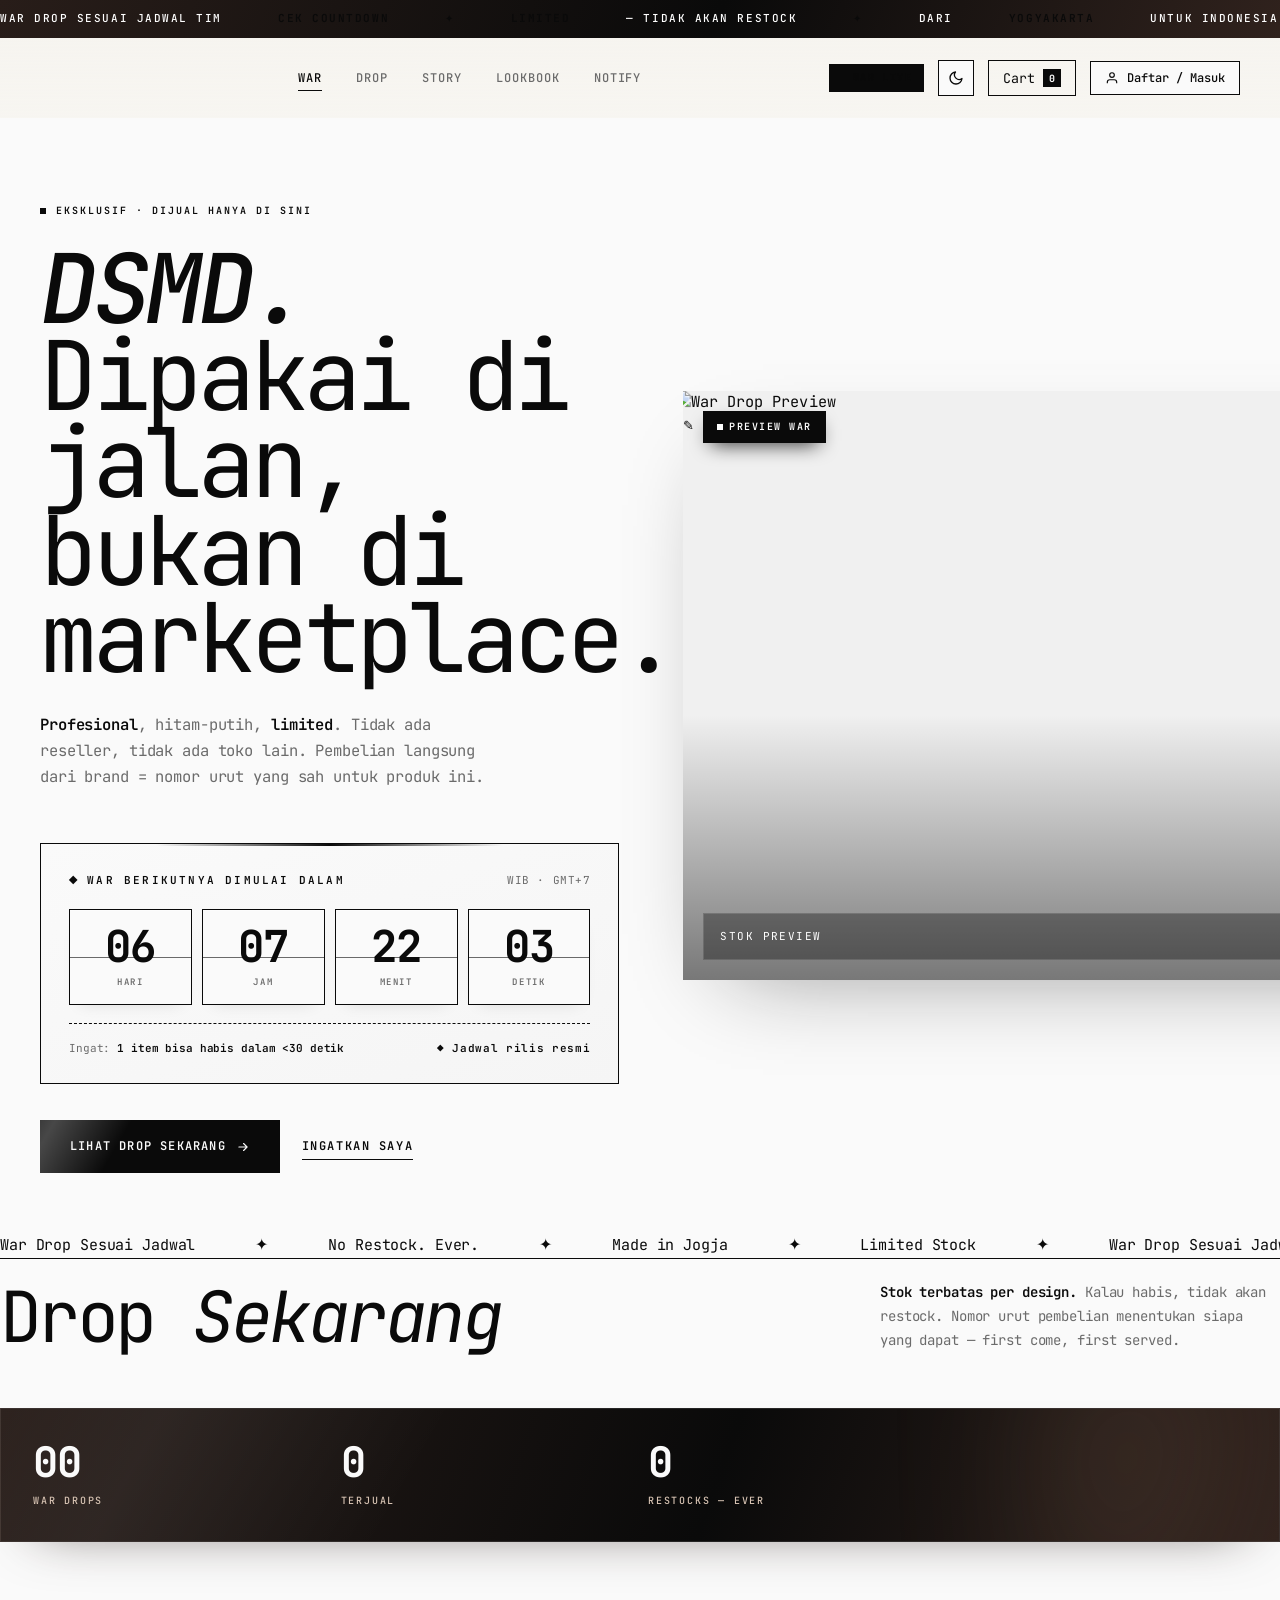
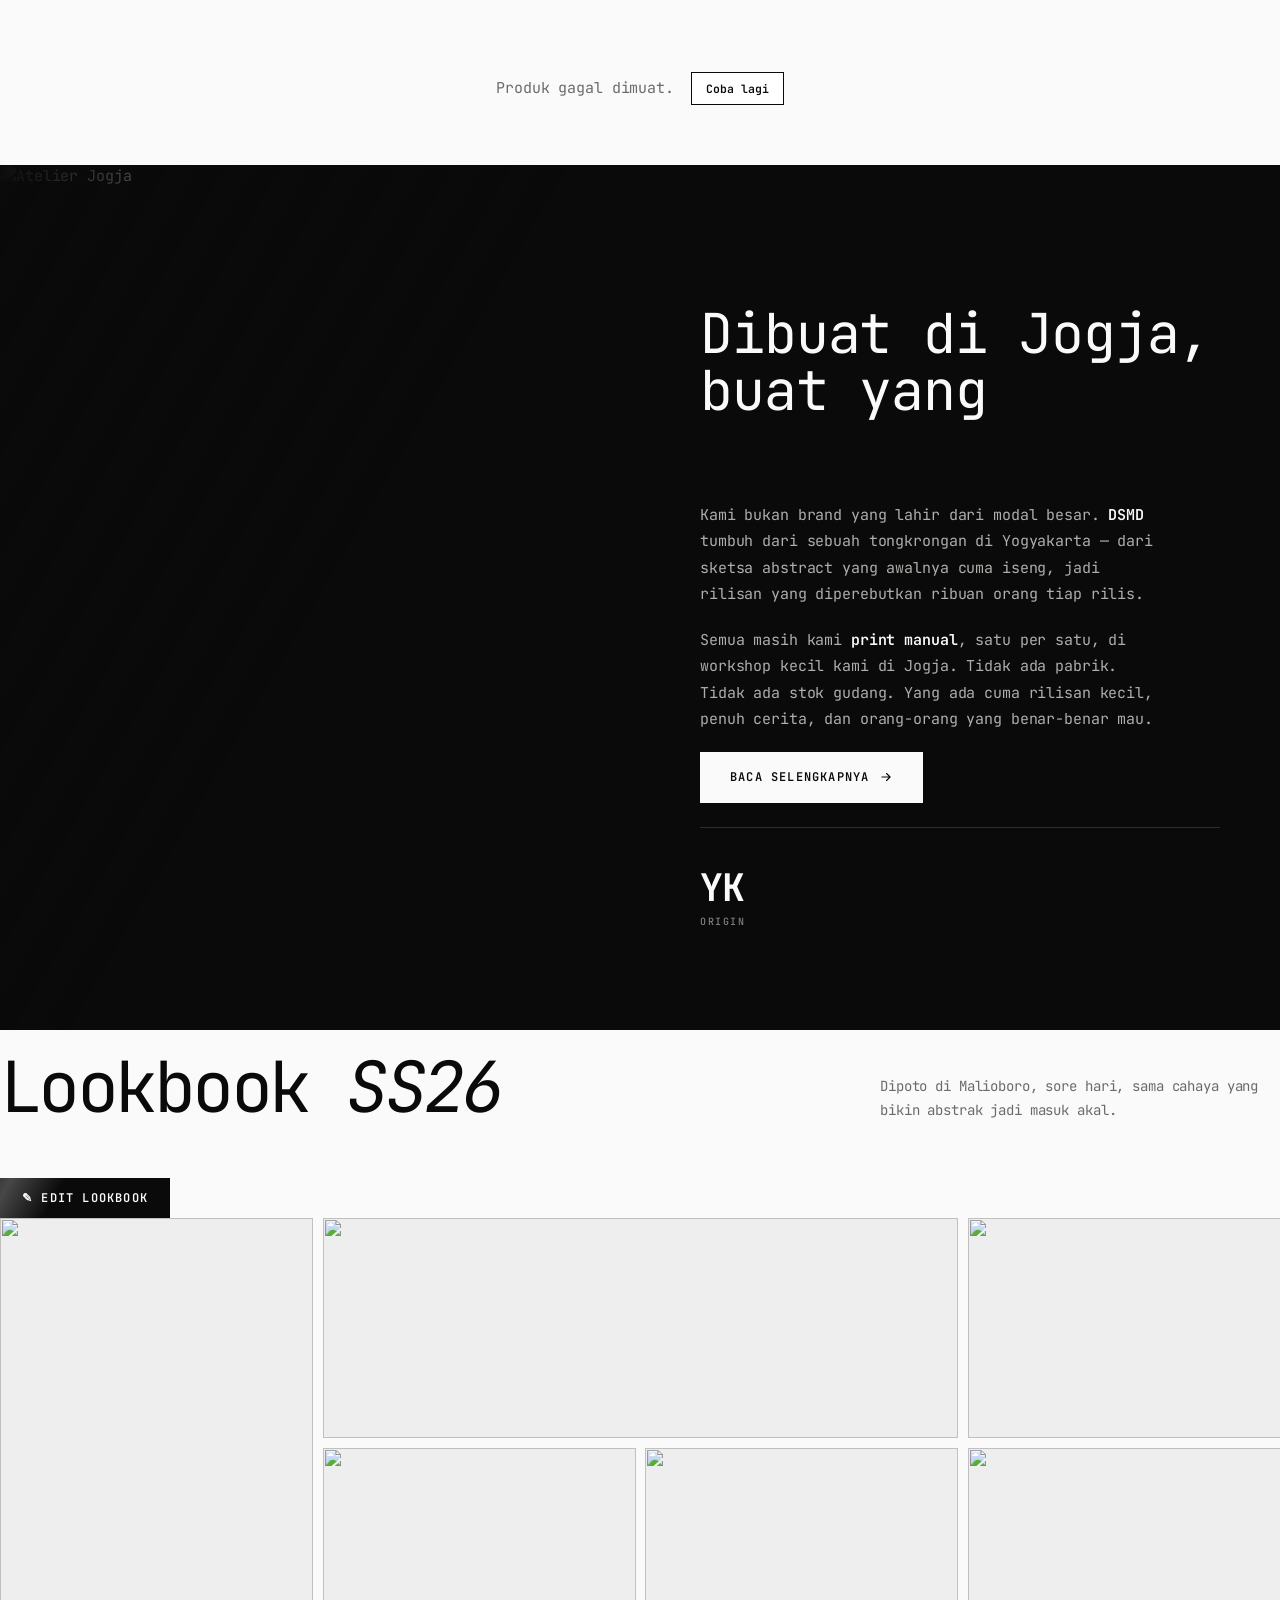
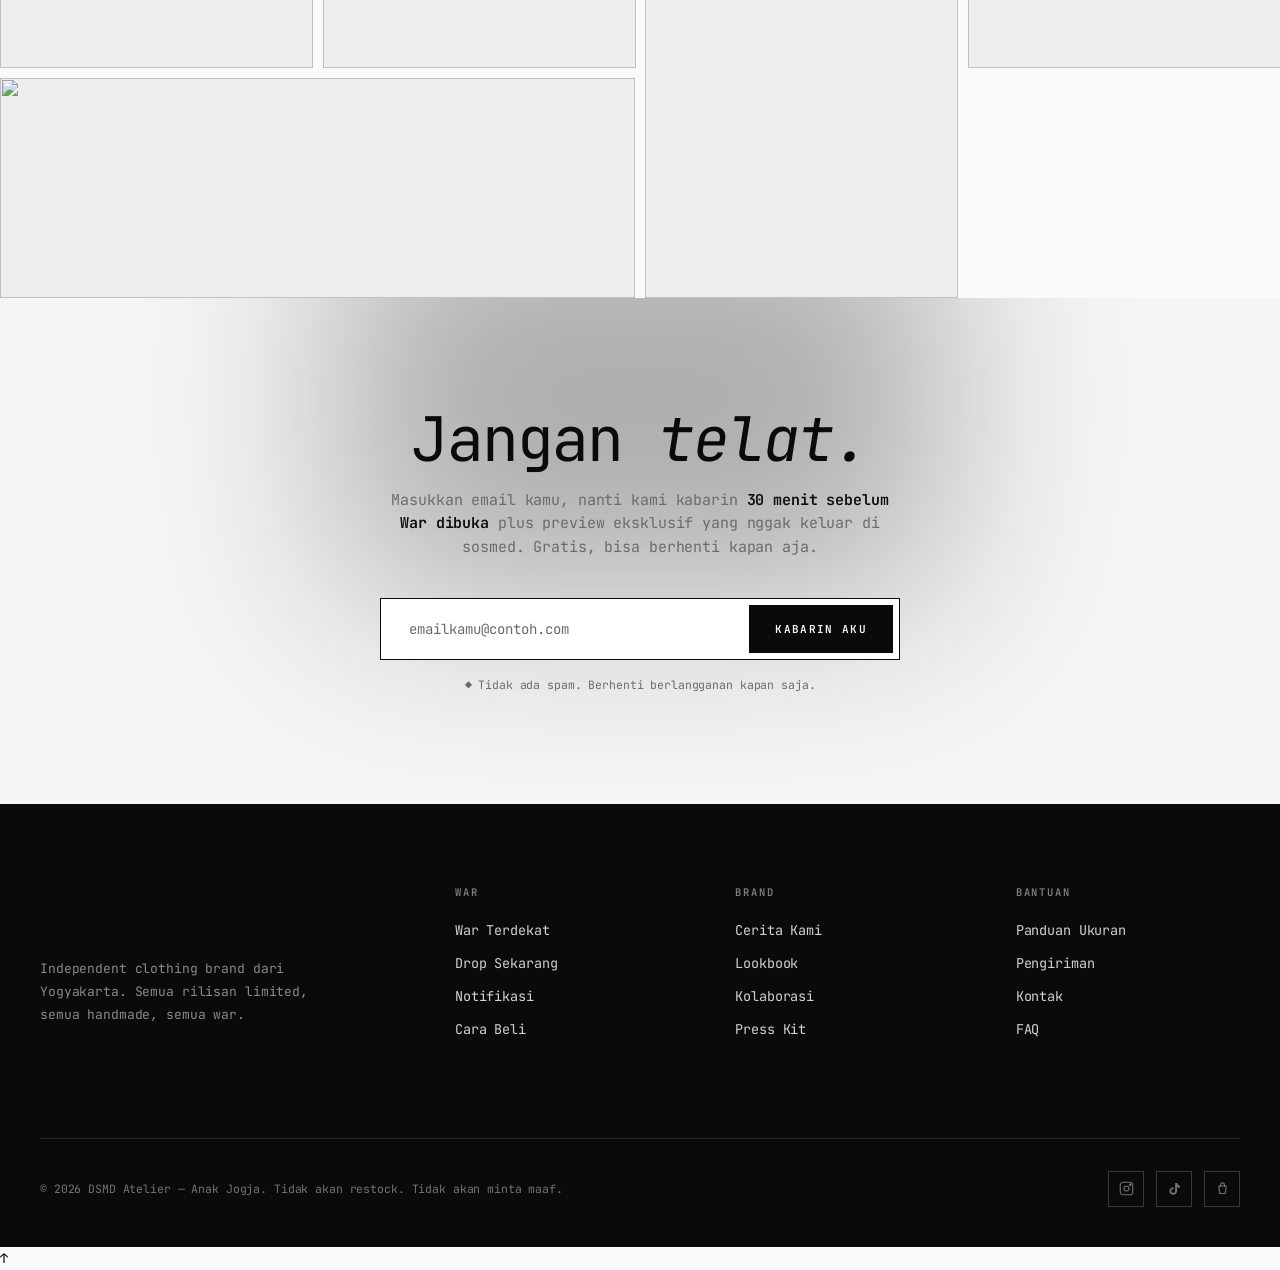
==== commit 711a141f: "Add files via upload" ====
--- a/index.html
+++ b/index.html
@@ -7,7 +7,7 @@
 <title>DSMD — WAR DROP | Anak Jogja, Untuk Semua</title>
 <link rel="preconnect" href="https://fonts.googleapis.com">
 <link rel="preconnect" href="https://fonts.gstatic.com" crossorigin>
-<link href="https://fonts.googleapis.com/css2?family=Fraunces:opsz,wght@9..144,300;9..144,400;9..144,500;9..144,600;9..144,700;9..144,900&family=Inter:wght@300;400;500;600;700&family=JetBrains+Mono:wght@400;500;700&display=swap" rel="stylesheet">
+<link href="https://fonts.googleapis.com/css2?family=JetBrains+Mono:wght@400;500;700&display=swap" rel="stylesheet">
 <script src="https://accounts.google.com/gsi/client" async defer></script>
 <script src="https://app.midtrans.com/snap/snap.js" data-client-key="Mid-client-ACqSDUkXInRMbWbr"></script>
 <script src="https://cdn.jsdelivr.net/npm/xlsx@0.18.5/dist/xlsx.full.min.js"></script>
@@ -17,16 +17,16 @@
 <style>
 *{margin:0;padding:0;box-sizing:border-box}
 :root{
-  --bg:#fafafa;--ink:#0a0a0a;--muted:#6b6b6b;--line:#e5e5e5;
+  --bg:#fafafa;--ink:#0a0a0a;--muted:#6b6b6b;--line:#0a0a0a;
   --accent:#0a0a0a;--accent-soft:#d4d4d4;
-  --serif:'Fraunces',Georgia,serif;--sans:'Inter',system-ui,sans-serif;
   --mono:'JetBrains Mono',ui-monospace,monospace;
   --surface:#ffffff;--surface-2:#f5f5f5;--surface-3:#fafafa;--ph:#eeeeee;--nav-bg:rgba(250,250,250,.82);--nl:#f5f5f5;--blob-b:#e5e5e5;--hero-ph:#f0f0f0;
+  --gutter:24px;
 }
 :root[data-theme="dark"]{
   color-scheme:dark;
-  --bg:#0a0a0a;--ink:#f5f5f5;--muted:#a3a3a3;--line:#262626;
-  --surface:#141414;--surface-2:#1a1a1a;--surface-3:#0f0f0f;--ph:#1f1f1f;--nav-bg:rgba(10,10,10,.82);--nl:#1a1a1a;--blob-b:#262626;--hero-ph:#111111;
+  --bg:#0a0a0a;--ink:#f5f5f5;--muted:#a3a3a3;--line:#f5f5f5;
+  --surface:#0f0f0f;--surface-2:#141414;--surface-3:#0a0a0a;--ph:#1f1f1f;--nav-bg:rgba(10,10,10,.82);--nl:#141414;--blob-b:#1f1f1f;--hero-ph:#050505;
 }
 :root[data-theme="dark"] .ticker,
 :root[data-theme="dark"] .war-stats,
@@ -36,7 +36,7 @@
 :root[data-theme="dark"] .war-stats,
 :root[data-theme="dark"] .editorial{border:1px solid var(--line)}
 body,.nav,.modal-box,.user-menu,.input-f,.order-row{transition:background-color .3s,color .3s,border-color .3s}
-.theme-btn{width:36px;height:36px;border-radius:50%;border:1px solid var(--ink);display:flex;align-items:center;justify-content:center;background:var(--bg);color:var(--ink);flex-shrink:0;cursor:pointer;transition:background .25s,color .25s}
+.theme-btn{width:36px;height:36px;border-radius:0;border:1px solid var(--ink);display:flex;align-items:center;justify-content:center;background:var(--bg);color:var(--ink);flex-shrink:0;cursor:pointer;transition:background .25s,color .25s}
 .theme-btn:hover{background:var(--ink);color:var(--bg)}
 .theme-btn svg{width:16px;height:16px}
 .theme-btn .i-sun{display:none}
@@ -44,7 +44,7 @@
 :root[data-theme="dark"] .theme-btn .i-moon{display:none}
 .theme-fab{display:none}
 html{scroll-behavior:smooth}
-body{background:var(--bg);color:var(--ink);font-family:var(--sans);font-size:15px;line-height:1.55;overflow-x:hidden;-webkit-font-smoothing:antialiased;padding-top:38px}
+body{background:var(--bg);color:var(--ink);font-family:var(--mono);font-size:15px;line-height:1.55;overflow-x:hidden;-webkit-font-smoothing:antialiased;padding-top:38px}
 img{display:block;max-width:100%;height:auto}
 a{color:inherit;text-decoration:none}
 button{font-family:inherit;cursor:pointer;border:none;background:none;color:inherit}
@@ -57,71 +57,71 @@
 @keyframes tickerMove{from{transform:translate3d(0,0,0)}to{transform:translate3d(-50%,0,0)}}
 
 .nav{position:fixed;top:38px;left:0;right:0;z-index:100;padding:20px 40px;display:flex;align-items:center;justify-content:space-between;transition:background .3s,padding .3s,backdrop-filter .3s,top .3s}
-.nav.scrolled{padding:12px 40px;background:var(--nav-bg);backdrop-filter:blur(14px);border-bottom:1px solid var(--line)}
+.nav.scrolled{padding:12px 40px;background:var(--nav-bg);backdrop-filter:none;border-bottom:1px solid var(--line)}
 :root{--logo-nav:40px;--logo-foot:54px}
 .brand img{height:var(--logo-nav);width:auto;max-width:150px;object-fit:contain;display:block}
 .footer-brand h3 img{height:var(--logo-foot);width:auto;max-width:180px;object-fit:contain;display:block}
 @media(max-width:600px){:root{--logo-nav:32px;--logo-foot:44px}}
 .brand::after,.footer-brand h3::after{display:none!important}
 .brand{font-size:20px;font-weight:700;letter-spacing:.32em;display:inline-flex;align-items:center;position:relative}
-.brand::after{content:'';display:inline-block;width:5px;height:5px;border-radius:50%;background:var(--accent);margin-left:4px;margin-bottom:-14px}
+.brand::after{content:'';display:inline-block;width:5px;height:5px;border-radius:0;background:var(--accent);margin-left:4px;margin-bottom:-14px}
 .nav-links{display:flex;gap:34px;font-size:12px;font-weight:500;letter-spacing:.08em;text-transform:uppercase}
 .nav-links a{position:relative;padding:4px 0;color:var(--muted);transition:color .2s}
 .nav-links a:hover,.nav-links a.active{color:var(--ink)}
 .nav-links a::after{content:'';position:absolute;left:0;bottom:0;width:0;height:1px;background:var(--accent);transition:width .3s ease}
 .nav-links a:hover::after,.nav-links a.active::after{width:100%}
 .nav-actions{display:flex;gap:14px;align-items:center;font-size:12px}
-.war-live{display:inline-flex;align-items:center;gap:6px;padding:6px 12px;border-radius:100px;background:rgba(200,85,61,.1);color:var(--accent);font-size:10px;font-weight:600;letter-spacing:.14em;text-transform:uppercase}
-.war-live::before{content:'';width:6px;height:6px;border-radius:50%;background:var(--accent);animation:pulseDot 1.2s ease-in-out infinite}
+.war-live{display:inline-flex;align-items:center;gap:6px;padding:6px 12px;border-radius:0;background:var(--ink);color:var(--accent);font-size:10px;font-weight:600;letter-spacing:.14em;text-transform:uppercase}
+.war-live::before{content:'';width:6px;height:6px;border-radius:0;background:var(--accent);animation:pulseDot 1.2s ease-in-out infinite}
 @keyframes pulseDot{0%,100%{opacity:1;transform:scale(1)}50%{opacity:.4;transform:scale(.7)}}
 
-.auth-btn{display:flex;align-items:center;gap:8px;padding:8px 14px;border:1px solid var(--ink);border-radius:100px;font-size:12px;font-weight:500;background:var(--bg);color:var(--ink);cursor:pointer;transition:all .25s}
+.auth-btn{display:flex;align-items:center;gap:8px;padding:8px 14px;border:1px solid var(--ink);border-radius:0;font-size:12px;font-weight:500;background:var(--bg);color:var(--ink);cursor:pointer;transition:all .25s}
 .auth-btn:hover{background:var(--ink);color:var(--bg)}
 .auth-wrap{position:relative}
-.user-menu{display:none;position:absolute;top:calc(100% + 10px);right:0;background:var(--bg);border:1px solid var(--line);border-radius:14px;padding:8px;min-width:220px;box-shadow:0 20px 40px -12px rgba(0,0,0,.15);z-index:150}
+.user-menu{display:none;position:absolute;top:calc(100% + 10px);right:0;background:var(--bg);border:1px solid var(--line);border-radius:0;padding:8px;min-width:220px;box-shadow:0 0 0 0 transparent;z-index:150}
 .user-menu.show{display:block;animation:menuIn .2s ease}
 @keyframes menuIn{from{opacity:0;transform:translateY(-6px)}to{opacity:1;transform:translateY(0)}}
 .user-menu-header{padding:10px 12px;border-bottom:1px solid var(--line);margin-bottom:6px}
 .user-menu-header .n{font-weight:600;font-size:13px;margin-bottom:2px}
 .user-menu-header .e{font-size:11px;color:var(--muted);overflow:hidden;text-overflow:ellipsis}
-.user-menu-item{width:100%;text-align:left;padding:9px 12px;font-size:12.5px;border-radius:8px;color:var(--ink);cursor:pointer;transition:background .15s;display:flex;align-items:center;gap:10px}
+.user-menu-item{width:100%;text-align:left;padding:9px 12px;font-size:12.5px;border-radius:0;color:var(--ink);cursor:pointer;transition:background .15s;display:flex;align-items:center;gap:10px}
 .user-menu-item:hover{background:var(--surface-2)}
-.user-menu-item.danger{color:#c8553d;border-top:1px solid var(--line);margin-top:4px;padding-top:12px}
-
-.cart-btn{display:flex;align-items:center;gap:8px;padding:8px 14px;border:1px solid var(--ink);border-radius:100px;transition:background .25s,color .25s}
+.user-menu-item.danger{color:var(--ink);border-top:1px solid var(--line);margin-top:4px;padding-top:12px}
+
+.cart-btn{display:flex;align-items:center;gap:8px;padding:8px 14px;border:1px solid var(--ink);border-radius:0;transition:background .25s,color .25s}
 .cart-btn:hover{background:var(--ink);color:var(--bg)}
-.cart-count{background:var(--accent);color:#fff;font-size:10px;font-weight:700;width:18px;height:18px;border-radius:50%;display:inline-flex;align-items:center;justify-content:center}
+.cart-count{background:var(--accent);color:#fff;font-size:10px;font-weight:700;width:18px;height:18px;border-radius:0;display:inline-flex;align-items:center;justify-content:center}
 .menu-toggle{display:none;font-size:22px}
 
-.modal-overlay{position:fixed;inset:0;z-index:9000;background:rgba(14,14,14,.6);backdrop-filter:blur(8px);-webkit-backdrop-filter:blur(8px);display:flex;align-items:center;justify-content:center;padding:20px;overflow-y:auto;opacity:0;visibility:hidden;pointer-events:none;transition:opacity .35s cubic-bezier(.22,1,.36,1),visibility 0s linear .35s}
+.modal-overlay{position:fixed;inset:0;z-index:9000;background:rgba(14,14,14,.6);backdrop-filter:none;-webkit-backdrop-filter:none;display:flex;align-items:center;justify-content:center;padding:20px;overflow-y:auto;opacity:0;visibility:hidden;pointer-events:none;transition:opacity .35s cubic-bezier(.22,1,.36,1),visibility 0s linear .35s}
 .modal-overlay.show{opacity:1;visibility:visible;pointer-events:auto;transition:opacity .35s cubic-bezier(.22,1,.36,1),visibility 0s linear 0s}
-.modal-box{background:var(--bg);border-radius:20px;padding:36px;max-width:520px;width:100%;max-height:90vh;overflow-y:auto;box-shadow:0 40px 80px -20px rgba(0,0,0,.4);position:relative;transform:scale(.95) translateY(10px);transition:transform .35s cubic-bezier(.22,1,.36,1)}
+.modal-box{background:var(--bg);border-radius:0;padding:36px;max-width:520px;width:100%;max-height:90vh;overflow-y:auto;box-shadow:0 0 0 0 transparent;position:relative;transform:scale(.95) translateY(10px);transition:transform .35s cubic-bezier(.22,1,.36,1)}
 .modal-overlay.show .modal-box{transform:scale(1) translateY(0)}
 .modal-wide{max-width:880px}
-.modal-close{position:absolute;top:16px;right:16px;width:36px;height:36px;border-radius:50%;background:var(--surface-2);color:var(--ink);font-size:16px;cursor:pointer;display:flex;align-items:center;justify-content:center;transition:background .2s}
+.modal-close{position:absolute;top:16px;right:16px;width:36px;height:36px;border-radius:0;background:var(--surface-2);color:var(--ink);font-size:16px;cursor:pointer;display:flex;align-items:center;justify-content:center;transition:background .2s}
 .modal-close:hover{background:var(--accent);color:#fff}
-.modal-title{font-family:var(--serif);font-size:28px;font-weight:400;line-height:1.1;letter-spacing:-.02em;margin-bottom:8px}
+.modal-title{font-family:var(--mono);font-size:28px;font-weight:400;line-height:1.1;letter-spacing:-.02em;margin-bottom:8px}
 .modal-sub{color:var(--muted);font-size:13.5px;margin-bottom:24px;line-height:1.6}
 
 .product-detail-grid{display:grid;grid-template-columns:1fr 1fr;gap:36px;align-items:start}
 @media(max-width:680px){.product-detail-grid{grid-template-columns:1fr;gap:22px}}
 
 .field-label{font-size:10.5px;font-weight:600;letter-spacing:.15em;text-transform:uppercase;color:var(--muted);margin-bottom:8px;display:block}
-.input-f{width:100%;padding:14px 16px;border:1.5px solid var(--line);border-radius:12px;background:var(--surface);color:var(--ink);font-family:inherit;font-size:14px;outline:none;transition:border-color .2s}
+.input-f{width:100%;padding:14px 16px;border:1.5px solid var(--line);border-radius:0;background:var(--surface);color:var(--ink);font-family:inherit;font-size:14px;outline:none;transition:border-color .2s}
 .input-f:focus{border-color:var(--accent)}
 .input-f::placeholder{color:var(--muted);opacity:.7}
 textarea.input-f{resize:vertical;min-height:80px;line-height:1.55}
 
-.qty-btn{width:40px;height:40px;border-radius:50%;border:1.5px solid var(--line);background:var(--surface);font-size:18px;font-weight:600;color:var(--ink);cursor:pointer;transition:all .2s}
+.qty-btn{width:40px;height:40px;border-radius:0;border:1.5px solid var(--line);background:var(--surface);font-size:18px;font-weight:600;color:var(--ink);cursor:pointer;transition:all .2s}
 .qty-btn:hover:not(:disabled){border-color:var(--accent);color:var(--accent)}
 .qty-btn:disabled{opacity:.3;cursor:not-allowed}
 
-.size-btn{padding:10px 18px;border-radius:100px;border:1.5px solid var(--line);background:var(--surface);font-size:12.5px;font-weight:600;color:var(--ink);cursor:pointer;transition:all .2s;letter-spacing:.05em}
+.size-btn{padding:10px 18px;border-radius:0;border:1.5px solid var(--line);background:var(--surface);font-size:12.5px;font-weight:600;color:var(--ink);cursor:pointer;transition:all .2s;letter-spacing:.05em}
 .size-btn:hover{border-color:var(--accent)}
 .size-btn.active{background:var(--ink);color:var(--bg);border-color:var(--ink)}
 .size-btn.sold{opacity:.3;text-decoration:line-through;cursor:not-allowed}
 
-.summary-box{margin-top:22px;padding:18px;background:var(--surface-2);border-radius:14px;font-size:13px}
+.summary-box{margin-top:22px;padding:18px;background:var(--surface-2);border-radius:0;font-size:13px}
 .summary-row{display:flex;justify-content:space-between;margin-bottom:8px}
 .summary-row .lbl{color:var(--muted)}
 .summary-row .val{font-family:var(--mono);font-weight:500}
@@ -131,18 +131,18 @@
 .admin-tab{padding:12px 20px;font-size:13px;font-weight:600;color:var(--muted);cursor:pointer;background:transparent;border-bottom:2px solid transparent;transition:all .2s;margin-bottom:-1px;font-family:inherit}
 .admin-tab.active{color:var(--ink);border-bottom-color:var(--accent)}
 
-.order-row{padding:16px;background:var(--surface);border-radius:12px;margin-bottom:10px;border:1px solid var(--line);display:grid;grid-template-columns:auto 1fr auto;gap:16px;align-items:center}
+.order-row{padding:16px;background:var(--surface);border-radius:0;margin-bottom:10px;border:1px solid var(--line);display:grid;grid-template-columns:auto 1fr auto;gap:16px;align-items:center}
 @media(max-width:600px){.order-row{grid-template-columns:1fr;gap:10px}}
-.order-thumb{width:60px;height:60px;border-radius:10px;object-fit:cover;background:var(--ph);flex-shrink:0}
+.order-thumb{width:60px;height:60px;border-radius:0;object-fit:cover;background:var(--ph);flex-shrink:0}
 .order-meta{font-size:12px;color:var(--muted);margin-top:3px}
 .order-actions{display:flex;gap:6px;flex-wrap:wrap}
 
-.badge-status{display:inline-block;padding:4px 10px;border-radius:100px;font-size:10px;font-weight:700;letter-spacing:.08em;text-transform:uppercase}
+.badge-status{display:inline-block;padding:4px 10px;border-radius:0;font-size:10px;font-weight:700;letter-spacing:.08em;text-transform:uppercase}
 .badge-pending{background:#fff3cd;color:#856404}
 .badge-paid{background:#d4edda;color:#155724}
 .badge-shipped{background:#cfe2ff;color:#084298}
 .badge-cancelled{background:#f8d7da;color:#721c24}
-.card-owned{display:inline-flex;align-items:center;gap:4px;margin-top:6px;padding:3px 9px;border-radius:100px;font-size:9.5px;letter-spacing:.06em;text-transform:uppercase;font-weight:700;background:var(--surface-2);color:var(--muted)}
+.card-owned{display:inline-flex;align-items:center;gap:4px;margin-top:6px;padding:3px 9px;border-radius:0;font-size:9.5px;letter-spacing:.06em;text-transform:uppercase;font-weight:700;background:var(--surface-2);color:var(--muted)}
 .orders-section-title{font-size:11px;letter-spacing:.1em;text-transform:uppercase;font-weight:700;color:var(--muted);margin:22px 0 10px;padding-top:4px}
 .orders-section-title:first-child{margin-top:0}
 :root[data-theme="dark"] .badge-pending{background:rgba(255,193,7,.16);color:#ffd766}
@@ -150,34 +150,34 @@
 :root[data-theme="dark"] .badge-shipped{background:rgba(13,110,253,.2);color:#8db8ff}
 :root[data-theme="dark"] .badge-cancelled{background:rgba(220,53,69,.2);color:#ff9aa5}
 
-.btn-sm{padding:8px 14px;font-size:11.5px;font-weight:600;border-radius:8px;cursor:pointer;transition:all .2s;font-family:inherit}
+.btn-sm{padding:8px 14px;font-size:11.5px;font-weight:600;border-radius:0;cursor:pointer;transition:all .2s;font-family:inherit}
 .btn-sm.ghost{border:1px solid var(--line);background:var(--surface);color:var(--ink)}
 .btn-sm.ghost:hover{border-color:var(--accent);color:var(--accent)}
-.btn-sm.danger{color:#c8553d;border:1px solid #f0c8c0;background:var(--surface)}
-.btn-sm.danger:hover{background:#c8553d;color:#fff;border-color:#c8553d}
-
-.toast{position:fixed;bottom:30px;left:50%;transform:translateX(-50%) translateY(100px);background:var(--ink);color:var(--bg);padding:14px 24px;border-radius:100px;font-size:13.5px;font-weight:500;box-shadow:0 20px 40px -10px rgba(0,0,0,.3);opacity:0;transition:all .35s cubic-bezier(.2,.9,.3,1.1);z-index:9999;pointer-events:none;max-width:calc(100vw - 40px);text-align:center}
+.btn-sm.danger{color:var(--ink);border:1px solid var(--ink);background:var(--surface)}
+.btn-sm.danger:hover{background:var(--ink);color:#fff;border-color:var(--ink)}
+
+.toast{position:fixed;bottom:30px;left:50%;transform:translateX(-50%) translateY(100px);background:var(--ink);color:var(--bg);padding:14px 24px;border-radius:0;font-size:13.5px;font-weight:500;box-shadow:0 20px 40px -10px rgba(0,0,0,.3);opacity:0;transition:all .35s cubic-bezier(.2,.9,.3,1.1);z-index:9999;pointer-events:none;max-width:calc(100vw - 40px);text-align:center}
 .toast.show{transform:translateX(-50%) translateY(0);opacity:1}
 
-.grain{position:fixed;inset:0;z-index:1;pointer-events:none;opacity:.35;mix-blend-mode:multiply;background-image:url("data:image/svg+xml;utf8,<svg xmlns='http://www.w3.org/2000/svg' width='240' height='240'><filter id='n'><feTurbulence type='fractalNoise' baseFrequency='.9' numOctaves='2' stitchTiles='stitch'/><feColorMatrix values='0 0 0 0 0.55 0 0 0 0 0.5 0 0 0 0 0.46 0 0 0 .35 0'/></filter><rect width='100%' height='100%' filter='url(%23n)'/></svg>")}
-.blob{position:absolute;border-radius:50%;filter:blur(70px);opacity:.5;pointer-events:none;z-index:0}
-.blob-a{width:420px;height:420px;background:var(--surface-2);top:-120px;left:-140px}
-.blob-b{width:340px;height:340px;background:var(--line);bottom:-100px;right:-100px}
+
+
+
+
 
 .hero{min-height:calc(100vh - 38px);padding:130px 40px 60px;display:grid;grid-template-columns:1.15fr 1fr;gap:clamp(48px,6vw,88px);align-items:center;position:relative;overflow:hidden}
 .hero-text{position:relative;z-index:2}
-.hero-text .tag{display:inline-flex;align-items:center;gap:10px;font-size:10px;letter-spacing:.22em;text-transform:uppercase;color:var(--accent);margin-bottom:26px;font-weight:600;padding:8px 14px;border-radius:100px;background:rgba(200,85,61,.08);border:1px solid rgba(200,85,61,.18)}
+.hero-text .tag{display:inline-flex;align-items:center;gap:10px;font-size:10px;letter-spacing:.22em;text-transform:uppercase;color:var(--accent);margin-bottom:26px;font-weight:600;padding:8px 14px;border-radius:0;background:var(--ink);border:1px solid var(--ink)}
 .hero-badge-reel{position:absolute;top:18px;right:-18px;display:flex;flex-direction:column;gap:8px;z-index:3}
-.hero-badge-real{margin-top:auto;background:var(--bg);color:var(--ink);padding:7px 12px;border-radius:100px;font-size:9.5px;font-weight:700;letter-spacing:.12em;text-transform:uppercase;box-shadow:0 8px 24px -10px rgba(14,14,14,.35);border:1px solid var(--line)}
-.hero-text .tag::before{content:'';width:6px;height:6px;border-radius:50%;background:var(--accent);animation:pulseDot 1.2s ease-in-out infinite}
-.hero h1{font-family:var(--serif);font-size:clamp(48px,7.5vw,120px);font-weight:400;line-height:.94;letter-spacing:-.035em;margin-bottom:30px}
+.hero-badge-real{margin-top:auto;background:var(--bg);color:var(--ink);padding:7px 12px;border-radius:0;font-size:9.5px;font-weight:700;letter-spacing:.12em;text-transform:uppercase;box-shadow:0 0 0 0 transparent;border:1px solid var(--line)}
+.hero-text .tag::before{content:'';width:6px;height:6px;border-radius:0;background:var(--accent);animation:pulseDot 1.2s ease-in-out infinite}
+.hero h1{font-family:var(--mono);font-size:clamp(48px,7.5vw,120px);font-weight:400;line-height:.94;letter-spacing:-.035em;margin-bottom:30px}
 .hero h1 em{font-style:italic;color:var(--accent);font-weight:500}
 .hero h1 .strike{position:relative;display:inline-block}
 .hero h1 .strike::after{content:'';position:absolute;left:-4px;right:-4px;top:52%;height:6px;background:var(--accent);transform:rotate(-2deg);opacity:.85}
 .hero-sub{max-width:460px;font-size:15.5px;color:var(--muted);line-height:1.7;margin-bottom:44px}
 .hero-sub b{color:var(--ink);font-weight:600}
 .hero-cta{display:flex;gap:14px;align-items:center;flex-wrap:wrap}
-.btn-primary{background:var(--ink);color:var(--bg);padding:17px 30px;border-radius:100px;font-size:12px;font-weight:600;letter-spacing:.1em;text-transform:uppercase;display:inline-flex;align-items:center;gap:10px;transition:transform .3s cubic-bezier(.2,.9,.3,1.2),background .25s;font-family:inherit}
+.btn-primary{background:var(--ink);color:var(--bg);padding:17px 30px;border-radius:0;font-size:12px;font-weight:600;letter-spacing:.1em;text-transform:uppercase;display:inline-flex;align-items:center;gap:10px;transition:transform .3s cubic-bezier(.2,.9,.3,1.2),background .25s;font-family:inherit}
 .btn-primary:hover:not(:disabled){transform:translateY(-3px);background:var(--accent)}
 .btn-primary:disabled{opacity:.5;cursor:not-allowed}
 .btn-primary svg{transition:transform .3s}
@@ -186,35 +186,33 @@
 .btn-ghost::after{content:'';position:absolute;left:8px;right:8px;bottom:13px;height:1px;background:var(--ink);transform-origin:left;transition:transform .3s}
 .btn-ghost:hover::after{transform:scaleX(1.15)}
 
-.countdown-wrap{position:relative;margin-top:52px;padding:26px 28px;border-radius:20px;background:linear-gradient(160deg,var(--surface-3),var(--surface-2));border:1px solid var(--line);box-shadow:0 20px 50px -30px rgba(14,14,14,.2);overflow:hidden}
+.countdown-wrap{position:relative;margin-top:52px;padding:26px 28px;border-radius:0;background:linear-gradient(160deg,var(--surface-3),var(--surface-2));border:1px solid var(--line);box-shadow:0 0 0 0 transparent;overflow:hidden}
 .countdown-wrap::before{content:'';position:absolute;top:0;left:20%;right:20%;height:2px;background:linear-gradient(90deg,transparent,var(--accent),transparent)}
 .countdown-label{display:flex;justify-content:space-between;align-items:center;margin-bottom:18px;flex-wrap:wrap;gap:10px}
 .countdown-label .title{font-size:11px;letter-spacing:.2em;text-transform:uppercase;font-weight:600;color:var(--ink);display:flex;align-items:center;gap:8px}
 .countdown-label .title i{font-style:normal;color:var(--accent);font-size:14px}
 .countdown-label .sub{font-size:11px;color:var(--muted);letter-spacing:.05em}
 .countdown{display:grid;grid-template-columns:repeat(4,1fr);gap:10px}
-.cd-box{background:linear-gradient(160deg,var(--surface-3),var(--bg));border:1px solid var(--line);border-radius:12px;padding:14px 6px;text-align:center;position:relative;overflow:hidden;box-shadow:0 1px 0 rgba(255,255,255,.5) inset,0 8px 16px -12px rgba(14,14,14,.18);transition:border-color .3s,box-shadow .3s}
+.cd-box{background:linear-gradient(160deg,var(--surface-3),var(--bg));border:1px solid var(--line);border-radius:0;padding:14px 6px;text-align:center;position:relative;overflow:hidden;box-shadow:0 1px 0 rgba(255,255,255,.5) inset,0 8px 16px -12px rgba(14,14,14,.18);transition:border-color .3s,box-shadow .3s}
 .cd-box::after{content:'';position:absolute;left:0;right:0;top:50%;height:1px;background:var(--line);opacity:.6}
 .cd-num{font-family:var(--mono);font-size:clamp(28px,4.5vw,44px);font-weight:700;color:var(--ink);letter-spacing:-.02em;line-height:1;display:block;font-variant-numeric:tabular-nums;position:relative;z-index:1}
 .cd-lbl{font-size:9px;letter-spacing:.18em;text-transform:uppercase;color:var(--muted);margin-top:8px;display:block;font-weight:600;position:relative;z-index:1}
 .cd-box.sec .cd-num{color:var(--accent)}
-.cd-box.sec{border-color:rgba(200,85,61,.35)}
+.cd-box.sec{border-color:var(--ink)}
 .countdown-foot{display:flex;justify-content:space-between;align-items:center;margin-top:18px;padding-top:16px;border-top:1px dashed var(--line);font-size:11px;color:var(--muted);flex-wrap:wrap;gap:10px}
 .countdown-foot b{color:var(--ink);font-weight:600}
 .war-ready{display:inline-flex;align-items:center;gap:6px;color:var(--accent);font-weight:600;font-size:11px;letter-spacing:.06em}
 
-.hero-visual{position:relative;z-index:2;aspect-ratio:4/5;border-radius:14px;overflow:hidden;background:var(--hero-ph);box-shadow:0 30px 70px -40px rgba(14,14,14,.35)}
+.hero-visual{position:relative;z-index:2;aspect-ratio:4/5;border-radius:0;overflow:hidden;background:var(--hero-ph);box-shadow:0 0 0 0 transparent}
 .hero-visual img{width:100%;height:100%;object-fit:cover;transition:transform 1.2s cubic-bezier(.2,.9,.3,1)}
 .hero-visual:hover img{transform:scale(1.05)}
 .hero-visual::after{content:'';position:absolute;left:0;right:0;bottom:0;height:45%;background:linear-gradient(to top,rgba(0,0,0,.5),rgba(0,0,0,0));pointer-events:none;z-index:1}
-.hero-badge{position:absolute;top:20px;left:20px;z-index:2;background:var(--accent);color:#fff;padding:8px 14px;border-radius:100px;font-size:10px;letter-spacing:.15em;text-transform:uppercase;font-weight:600;display:flex;align-items:center;gap:6px;box-shadow:0 8px 20px -8px rgba(200,85,61,.6)}
-.hero-badge::before{content:'';width:6px;height:6px;border-radius:50%;background:#fff;animation:pulseDot 1.2s ease-in-out infinite}
-.hero-caption{position:absolute;bottom:20px;left:20px;right:20px;z-index:2;display:flex;justify-content:space-between;align-items:center;color:#fff;font-size:11px;letter-spacing:.1em;text-transform:uppercase;padding:14px 16px;border-radius:12px;background:rgba(0,0,0,.35);backdrop-filter:blur(10px);border:1px solid rgba(255,255,255,.12)}
+.hero-badge{position:absolute;top:20px;left:20px;z-index:2;background:var(--accent);color:#fff;padding:8px 14px;border-radius:0;font-size:10px;letter-spacing:.15em;text-transform:uppercase;font-weight:600;display:flex;align-items:center;gap:6px;box-shadow:0 8px 20px -8px var(--ink)}
+.hero-badge::before{content:'';width:6px;height:6px;border-radius:0;background:#fff;animation:pulseDot 1.2s ease-in-out infinite}
+.hero-caption{position:absolute;bottom:20px;left:20px;right:20px;z-index:2;display:flex;justify-content:space-between;align-items:center;color:#fff;font-size:11px;letter-spacing:.1em;text-transform:uppercase;padding:14px 16px;border-radius:0;background:rgba(0,0,0,.35);backdrop-filter:none;border:1px solid rgba(255,255,255,.12)}
 .hero-caption .stock{display:flex;align-items:center;gap:8px;font-weight:600}
-.stock-bar{width:60px;height:4px;border-radius:2px;background:rgba(255,255,255,.2);overflow:hidden}
-.stock-bar i{display:block;height:100%;width:32%;background:linear-gradient(90deg,var(--accent),var(--accent-soft));border-radius:2px}
-
-.marquee{border-top:1px solid var(--line);border-bottom:1px solid var(--line);padding:22px 0;overflow:hidden;white-space:nowrap;font-family:var(--serif);font-size:22px;font-style:italic;color:var(--muted);position:relative;z-index:2}
+.stock-bar{width:60px;height:4px;border-radius:0;background:rgba(255,255,255,.2);overflow:hidden}
+.stock-bar i{display:block;height:100%;width:32%;background:linear-gradient(90deg,var(--accent),var(--accent-soft));border-radius:0;border-bottom:1px solid var(--line);padding:22px 0;overflow:hidden;white-space:nowrap;font-family:var(--mono);font-size:22px;font-style:italic;color:var(--muted);position:relative;z-index:2}
 .marquee-track{display:flex;flex-shrink:0;width:max-content;gap:60px;animation:marquee 28s linear infinite;will-change:transform;transform:translateZ(0);backface-visibility:hidden}
 .marquee-track span{display:flex;align-items:center;gap:60px;flex-shrink:0}
 .marquee-track span::after{content:'✦';color:var(--accent);font-style:normal;font-size:16px}
@@ -222,13 +220,13 @@
 
 section{padding:clamp(84px,10vh,120px) max(var(--gx),36px);position:relative;z-index:2}
 .section-head{display:flex;justify-content:space-between;align-items:end;margin-bottom:56px;gap:40px;flex-wrap:wrap}
-.section-head h2{font-family:var(--serif);font-size:clamp(38px,5.5vw,72px);font-weight:400;line-height:1;letter-spacing:-.03em}
+.section-head h2{font-family:var(--mono);font-size:clamp(38px,5.5vw,72px);font-weight:400;line-height:1;letter-spacing:-.03em}
 .section-head h2 em{font-style:italic;color:var(--accent)}
 .section-head p{color:var(--muted);max-width:400px;font-size:14px;line-height:1.7}
 .section-head p b{color:var(--ink);font-weight:600}
 
-.war-stats{display:grid;grid-template-columns:repeat(4,1fr);gap:16px;padding:32px;border-radius:20px;background:var(--ink);color:var(--bg);margin-bottom:70px;position:relative;overflow:hidden}
-.war-stats::before{content:'';position:absolute;top:-40%;right:-10%;width:340px;height:340px;border-radius:50%;background:var(--accent);filter:blur(80px);opacity:.25}
+.war-stats{display:grid;grid-template-columns:repeat(4,1fr);gap:16px;padding:32px;border-radius:0;background:var(--ink);color:var(--bg);margin-bottom:70px;position:relative;overflow:hidden}
+.war-stats::before{content:'';position:absolute;top:-40%;right:-10%;width:340px;height:340px;border-radius:0;background:var(--accent);filter:blur(80px);opacity:.25}
 .war-stats .stat{position:relative;z-index:1}
 .war-stats .stat b{font-family:var(--mono);font-size:clamp(28px,3.5vw,42px);font-weight:700;display:block;line-height:1;letter-spacing:-.02em;color:var(--bg);font-variant-numeric:tabular-nums}
 .war-stats .stat b span{color:var(--accent-soft)}
@@ -236,22 +234,22 @@
 
 .collection{display:grid;grid-template-columns:repeat(3,1fr);gap:26px}
 .card{cursor:pointer;position:relative}
-.card-img{aspect-ratio:3/4;overflow:hidden;border-radius:10px;background:var(--ph);position:relative}
+.card-img{aspect-ratio:3/4;overflow:hidden;border-radius:0;background:var(--ph);position:relative}
 .card-img img{width:100%;height:100%;object-fit:cover;transition:transform .9s cubic-bezier(.2,.9,.3,1)}
 .card:hover .card-img img{transform:scale(1.06)}
-.card-img::after{content:'';position:absolute;inset:0;background:linear-gradient(to top,rgba(0,0,0,.4),transparent 45%);opacity:0;transition:opacity .3s}
+.card-img::after{content:;position:absolute;inset:0;background:linear-gradient(to top,var(--ink),transparent 55%);opacity:0;transition:opacity .3s}
 .card:hover .card-img::after{opacity:1}
-.card-tag{position:absolute;top:14px;left:14px;z-index:2;background:var(--bg);color:var(--ink);padding:6px 11px;border-radius:100px;font-size:9.5px;letter-spacing:.14em;text-transform:uppercase;font-weight:600}
+.card-tag{position:absolute;top:14px;left:14px;z-index:2;background:var(--bg);color:var(--ink);padding:6px 11px;border-radius:0;font-size:9.5px;letter-spacing:.14em;text-transform:uppercase;font-weight:600}
 .card-tag.war{background:var(--accent);color:#fff;display:flex;align-items:center;gap:5px}
-.card-tag.war::before{content:'';width:5px;height:5px;border-radius:50%;background:#fff;animation:pulseDot 1s ease-in-out infinite}
-.card-stock{position:absolute;top:14px;right:14px;z-index:2;background:rgba(14,14,14,.7);color:#fff;padding:5px 10px;border-radius:100px;font-size:9.5px;letter-spacing:.1em;font-weight:600;font-family:var(--mono);font-variant-numeric:tabular-nums;backdrop-filter:blur(8px);border:1px solid rgba(255,255,255,.15)}
-.card-stock.low{background:rgba(200,85,61,.85);border-color:rgba(255,255,255,.25)}
-.card-quick{position:absolute;left:14px;right:14px;bottom:14px;z-index:2;background:var(--bg);color:var(--ink);padding:13px;border-radius:100px;text-align:center;font-size:11px;letter-spacing:.12em;text-transform:uppercase;font-weight:600;transform:translateY(130%);opacity:0;transition:transform .35s cubic-bezier(.2,.9,.3,1),opacity .3s,background .2s,color .2s}
+.card-tag.war::before{content:'';width:5px;height:5px;border-radius:0;background:#fff;animation:pulseDot 1s ease-in-out infinite}
+.card-stock{position:absolute;top:14px;right:14px;z-index:2;background:rgba(14,14,14,.7);color:#fff;padding:5px 10px;border-radius:0;font-size:9.5px;letter-spacing:.1em;font-weight:600;font-family:var(--mono);font-variant-numeric:tabular-nums;backdrop-filter:none;border:1px solid rgba(255,255,255,.15)}
+.card-stock.low{background:var(--ink);border-color:rgba(255,255,255,.25)}
+.card-quick{position:absolute;left:14px;right:14px;bottom:14px;z-index:2;background:var(--bg);color:var(--ink);padding:13px;border-radius:0;text-align:center;font-size:11px;letter-spacing:.12em;text-transform:uppercase;font-weight:600;transform:translateY(130%);opacity:0;transition:transform .35s cubic-bezier(.2,.9,.3,1),opacity .3s,background .2s,color .2s}
 .card:hover .card-quick{transform:translateY(0);opacity:1}
 .card-quick:hover{background:var(--accent);color:#fff}
 .card-quick.sold{background:var(--ink);color:var(--bg);pointer-events:none;transform:translateY(0);opacity:1}
 .card-info{display:flex;justify-content:space-between;align-items:start;padding-top:16px;gap:16px}
-.card-info h3{font-family:var(--serif);font-size:19px;font-weight:400;letter-spacing:-.01em;margin-bottom:3px}
+.card-info h3{font-family:var(--mono);font-size:19px;font-weight:400;letter-spacing:-.01em;margin-bottom:3px}
 .card-info .desc{font-size:11.5px;color:var(--muted);letter-spacing:.03em}
 .card-price{font-size:14px;font-weight:600;white-space:nowrap;padding-top:2px;font-variant-numeric:tabular-nums}
 .card-price .cur{font-size:10px;color:var(--muted);font-weight:500;margin-right:2px}
@@ -259,10 +257,10 @@
 .editorial{padding:0;background:var(--ink);color:var(--bg);display:grid;grid-template-columns:1fr 1fr;position:relative;z-index:2}
 .editorial-media{position:relative;overflow:hidden;min-height:640px}
 .editorial-media img{width:100%;height:100%;object-fit:cover}
-.editorial-media::after{content:'';position:absolute;inset:0;background:linear-gradient(120deg,rgba(200,85,61,.15),transparent 50%);mix-blend-mode:overlay}
+.editorial-media::after{content:'';position:absolute;inset:0;background:linear-gradient(120deg,var(--ink),transparent 50%);mix-blend-mode:normal}
 .editorial-content{padding:100px 60px;display:flex;flex-direction:column;justify-content:center}
 .editorial-content .tag{font-size:10px;letter-spacing:.22em;text-transform:uppercase;color:var(--accent-soft);margin-bottom:24px;font-weight:600}
-.editorial-content h2{font-family:var(--serif);font-size:clamp(34px,4.3vw,58px);font-weight:400;line-height:1.04;letter-spacing:-.02em;margin-bottom:26px}
+.editorial-content h2{font-family:var(--mono);font-size:clamp(34px,4.3vw,58px);font-weight:400;line-height:1.04;letter-spacing:-.02em;margin-bottom:26px}
 .editorial-content h2 em{font-style:italic;color:var(--accent-soft)}
 .editorial-content p{color:rgba(246,244,239,.7);line-height:1.75;font-size:15px;max-width:460px;margin-bottom:20px}
 .editorial-content p b{color:var(--bg);font-weight:600}
@@ -270,31 +268,31 @@
 .editorial-stats .stat b{font-family:var(--mono);font-size:38px;font-weight:700;display:block;letter-spacing:-.02em;line-height:1;color:var(--bg)}
 .editorial-stats .stat b span{color:var(--accent-soft)}
 .editorial-stats .stat span{font-size:10px;letter-spacing:.15em;text-transform:uppercase;color:rgba(246,244,239,.5);display:block;margin-top:8px;font-weight:500}
-.btn-light{background:var(--bg);color:var(--ink);padding:16px 30px;border-radius:100px;font-size:12px;font-weight:600;letter-spacing:.1em;text-transform:uppercase;display:inline-flex;align-items:center;gap:10px;align-self:flex-start;transition:transform .3s cubic-bezier(.2,.9,.3,1.2),background .25s;font-family:inherit}
+.btn-light{background:var(--bg);color:var(--ink);padding:16px 30px;border-radius:0;font-size:12px;font-weight:600;letter-spacing:.1em;text-transform:uppercase;display:inline-flex;align-items:center;gap:10px;align-self:flex-start;transition:transform .3s cubic-bezier(.2,.9,.3,1.2),background .25s;font-family:inherit}
 .btn-light:hover{transform:translateY(-3px);background:var(--accent-soft)}
 
 .lookbook{display:grid;grid-template-columns:repeat(4,1fr);grid-auto-rows:220px;gap:14px}
-.look{position:relative;overflow:hidden;border-radius:8px;background:var(--ph);cursor:pointer}
+.look{position:relative;overflow:hidden;border-radius:0;background:var(--ph);cursor:pointer}
 .look img{width:100%;height:100%;object-fit:cover;transition:transform 1s cubic-bezier(.2,.9,.3,1)}
 .look:hover img{transform:scale(1.08)}
 .look::after{content:'';position:absolute;inset:0;background:linear-gradient(to top,rgba(0,0,0,.55),transparent 55%);opacity:0;transition:opacity .4s}
 .look:hover::after{opacity:1}
-.look-label{position:absolute;left:16px;bottom:16px;color:#fff;font-family:var(--serif);font-size:17px;font-style:italic;opacity:0;transform:translateY(8px);transition:all .4s;z-index:2}
+.look-label{position:absolute;left:16px;bottom:16px;color:#fff;font-family:var(--mono);font-size:17px;font-style:italic;opacity:0;transform:translateY(8px);transition:all .4s;z-index:2}
 .look:hover .look-label{opacity:1;transform:translateY(0)}
 .look.tall{grid-row:span 2}
 .look.wide{grid-column:span 2}
 
 .newsletter{background:var(--nl);text-align:center;padding:110px 40px;position:relative;z-index:2;overflow:hidden}
-.newsletter::before{content:'';position:absolute;top:-100px;left:50%;transform:translateX(-50%);width:600px;height:400px;border-radius:50%;background:var(--accent-soft);filter:blur(100px);opacity:.3}
+.newsletter::before{content:'';position:absolute;top:-100px;left:50%;transform:translateX(-50%);width:600px;height:400px;border-radius:0;background:var(--accent-soft);filter:blur(100px);opacity:.3}
 .newsletter-inner{position:relative;z-index:2}
-.newsletter h2{font-family:var(--serif);font-size:clamp(36px,4.8vw,64px);font-weight:400;line-height:1.02;letter-spacing:-.03em;margin-bottom:18px}
+.newsletter h2{font-family:var(--mono);font-size:clamp(36px,4.8vw,64px);font-weight:400;line-height:1.02;letter-spacing:-.03em;margin-bottom:18px}
 .newsletter h2 em{font-style:italic;color:var(--accent)}
 .newsletter p{color:var(--muted);margin-bottom:40px;max-width:500px;margin-inline:auto;font-size:15px}
 .newsletter p b{color:var(--ink);font-weight:600}
-.news-form{display:flex;gap:0;max-width:520px;margin:0 auto;background:var(--surface);border-radius:100px;padding:6px;box-shadow:0 14px 44px -22px rgba(0,0,0,.18)}
+.news-form{display:flex;gap:0;max-width:520px;margin:0 auto;background:var(--surface);border-radius:0;padding:6px;box-shadow:0 14px 44px -22px rgba(0,0,0,.18)}
 .news-form input{flex:1;border:none;background:none;padding:15px 22px;font-family:inherit;font-size:14px;outline:none;color:var(--ink);min-width:0}
 .news-form input::placeholder{color:var(--muted)}
-.news-form button{background:var(--ink);color:var(--bg);padding:0 26px;border-radius:100px;font-size:11px;font-weight:600;letter-spacing:.12em;text-transform:uppercase;transition:background .25s;font-family:inherit}
+.news-form button{background:var(--ink);color:var(--bg);padding:0 26px;border-radius:0;font-size:11px;font-weight:600;letter-spacing:.12em;text-transform:uppercase;transition:background .25s;font-family:inherit}
 .news-form button:hover{background:var(--accent)}
 .news-note{font-size:11.5px;color:var(--muted);margin-top:16px;display:flex;align-items:center;justify-content:center;gap:8px}
 .news-note b{color:var(--accent);font-weight:600}
@@ -302,16 +300,16 @@
 footer{background:var(--ink);color:var(--bg);padding:80px 40px 40px;position:relative;z-index:2}
 .footer-grid{display:grid;grid-template-columns:1.6fr 1fr 1fr 1fr;gap:56px;padding-bottom:56px;border-bottom:1px solid rgba(246,244,239,.12)}
 .footer-brand h3{font-size:24px;font-weight:700;letter-spacing:.32em;margin-bottom:20px;display:inline-flex;align-items:center}
-.footer-brand h3::after{content:'';display:inline-block;width:5px;height:5px;border-radius:50%;background:var(--accent);margin-left:4px;margin-bottom:-12px}
+.footer-brand h3::after{content:'';display:inline-block;width:5px;height:5px;border-radius:0;background:var(--accent);margin-left:4px;margin-bottom:-12px}
 .footer-brand p{color:rgba(246,244,239,.55);max-width:300px;font-size:13px;line-height:1.75;margin-bottom:22px}
-.jogja-stamp{display:inline-flex;align-items:center;gap:8px;padding:8px 14px;border-radius:100px;background:rgba(200,85,61,.12);border:1px solid rgba(200,85,61,.3);font-size:10px;letter-spacing:.15em;text-transform:uppercase;color:var(--accent-soft);font-weight:600}
+.jogja-stamp{display:inline-flex;align-items:center;gap:8px;padding:8px 14px;border-radius:0;background:var(--ink);border:1px solid var(--ink);font-size:10px;letter-spacing:.15em;text-transform:uppercase;color:var(--accent-soft);font-weight:600}
 .jogja-stamp svg{width:12px;height:12px}
 .footer-col h4{font-size:10.5px;letter-spacing:.18em;text-transform:uppercase;color:rgba(246,244,239,.5);margin-bottom:20px;font-weight:600}
 .footer-col a{display:block;font-size:13.5px;color:rgba(246,244,239,.85);margin-bottom:12px;transition:color .2s}
 .footer-col a:hover{color:var(--accent-soft)}
 .footer-bottom{display:flex;justify-content:space-between;align-items:center;padding-top:32px;font-size:11.5px;color:rgba(246,244,239,.45);flex-wrap:wrap;gap:20px}
 .socials{display:flex;gap:12px}
-.socials a{width:36px;height:36px;border-radius:50%;border:1px solid rgba(246,244,239,.2);display:flex;align-items:center;justify-content:center;transition:all .25s}
+.socials a{width:36px;height:36px;border-radius:0;border:1px solid rgba(246,244,239,.2);display:flex;align-items:center;justify-content:center;transition:all .25s}
 .socials a:hover{background:var(--accent);border-color:var(--accent)}
 
 
@@ -343,7 +341,7 @@
   .editorial-stats .stat b{font-size:30px}
   .newsletter{padding:80px 20px}
   .news-form{flex-direction:column;background:transparent;padding:0;box-shadow:none;gap:10px}
-  .news-form input{background:var(--surface);border-radius:100px;padding:15px 20px;text-align:center}
+  .news-form input{background:var(--surface);border-radius:0;padding:15px 20px;text-align:center}
   .news-form button{padding:16px 28px}
   footer{padding:60px 20px 30px}
   .footer-grid{grid-template-columns:1fr;gap:32px}
@@ -352,12 +350,7 @@
   .lookbook{grid-template-columns:repeat(2,1fr);grid-auto-rows:160px;gap:10px}
   .look.wide{grid-column:span 2}
   .war-stats{padding:22px;gap:18px}
-  .modal-box{padding:24px;border-radius:16px}
-  .modal-title{font-size:22px}
-}
-
-:root{
-  --tk:38px;
+  .modal-box{padding:24px;border-radius:0;
   --sat:env(safe-area-inset-top,0px);
   --sab:env(safe-area-inset-bottom,0px);
   --gx:40px;
@@ -419,7 +412,7 @@
   .modal-overlay.show{padding-top:var(--mt)}
   .modal-box{
     padding:24px 20px calc(24px + var(--sab));
-    border-radius:16px;
+    border-radius:0;
     width:100%;
     max-height:calc(100vh - 72px);
     max-height:calc(100dvh - var(--mt) - 12px);
@@ -441,7 +434,7 @@
     bottom:calc(24px + var(--sab));
     transform:translateY(100px);
     max-width:none;
-    border-radius:20px;
+    border-radius:0;
   }
   .toast.show{transform:translateY(0)}
 }
@@ -468,9 +461,7 @@
   .hero-cta{gap:10px}
   .btn-primary,.btn-ghost{font-size:11px;padding:14px 20px}
   .countdown{gap:6px}
-  .cd-box{padding:10px 4px;border-radius:8px}
-  .cd-num{font-size:clamp(22px,7.5vw,28px)}
-  .cd-lbl{font-size:8px;letter-spacing:.1em}
+  .cd-box{padding:10px 4px;border-radius:0;letter-spacing:.1em}
   footer{padding-top:50px;padding-bottom:calc(24px + var(--sab))}
   .footer-bottom{font-size:10.5px;gap:14px;flex-direction:column;align-items:flex-start}
 }
@@ -480,20 +471,20 @@
 
 /* ============ PRODUCT GALLERY ============ */
 .pd-gallery{display:flex;flex-direction:column;gap:12px}
-.pd-main{position:relative;aspect-ratio:3/4;border-radius:12px;overflow:hidden;background:var(--ph);touch-action:pan-y pinch-zoom;user-select:none;cursor:zoom-in}
+.pd-main{position:relative;aspect-ratio:3/4;border-radius:0;overflow:hidden;background:var(--ph);touch-action:pan-y pinch-zoom;user-select:none;cursor:zoom-in}
 .pd-main img{width:100%;height:100%;object-fit:cover;transition:opacity .22s cubic-bezier(.22,1,.36,1);pointer-events:none;display:block}
 .pd-main img.pd-fade{opacity:0}
-.pd-nav{position:absolute;top:50%;transform:translateY(-50%);width:40px;height:40px;border-radius:50%;background:rgba(0,0,0,.5);color:#fff;border:none;font-size:22px;line-height:1;cursor:pointer;display:flex;align-items:center;justify-content:center;backdrop-filter:blur(8px);opacity:0;transition:opacity .25s;padding:0;z-index:2}
+.pd-nav{position:absolute;top:50%;transform:translateY(-50%);width:40px;height:40px;border-radius:0;background:rgba(0,0,0,.5);color:#fff;border:none;font-size:22px;line-height:1;cursor:pointer;display:flex;align-items:center;justify-content:center;backdrop-filter:none;opacity:0;transition:opacity .25s;padding:0;z-index:2}
 .pd-main:hover .pd-nav{opacity:1}
 .pd-prev{left:12px}
 .pd-next{right:12px}
 @media(max-width:900px){.pd-nav{opacity:.85}}
-.pd-dots{position:absolute;bottom:12px;left:50%;transform:translateX(-50%);display:flex;gap:6px;padding:6px 10px;border-radius:100px;background:rgba(0,0,0,.35);backdrop-filter:blur(8px);z-index:2}
-.pd-dot{width:6px;height:6px;border-radius:50%;background:rgba(255,255,255,.5);border:none;padding:0;cursor:pointer;transition:all .2s}
+.pd-dots{position:absolute;bottom:12px;left:50%;transform:translateX(-50%);display:flex;gap:6px;padding:6px 10px;border-radius:0;background:rgba(0,0,0,.35);backdrop-filter:none;z-index:2}
+.pd-dot{width:6px;height:6px;border-radius:0;background:rgba(255,255,255,.5);border:none;padding:0;cursor:pointer;transition:all .2s}
 .pd-dot.active{background:#fff;width:18px}
 .pd-thumbs{display:flex;gap:8px;overflow-x:auto;padding:2px;scrollbar-width:none;-webkit-overflow-scrolling:touch}
 .pd-thumbs::-webkit-scrollbar{display:none}
-.pd-thumb{flex:0 0 auto;width:64px;height:64px;border-radius:8px;overflow:hidden;border:2px solid transparent;padding:0;background:var(--ph);cursor:pointer;transition:border-color .2s}
+.pd-thumb{flex:0 0 auto;width:64px;height:64px;border-radius:0;overflow:hidden;border:2px solid transparent;padding:0;background:var(--ph);cursor:pointer;transition:border-color .2s}
 .pd-thumb.active{border-color:var(--accent)}
 .pd-thumb img{width:100%;height:100%;object-fit:cover;display:block;pointer-events:none}
 
@@ -504,29 +495,25 @@
 .pd-fullscreen img.dragging{transition:none}
 .pd-fullscreen .pd-fs-close,.pd-fullscreen .pd-fs-nav,.pd-fullscreen .pd-fs-count{opacity:0;transition:opacity .32s cubic-bezier(.22,1,.36,1) .08s}
 .pd-fullscreen.pd-fs-show .pd-fs-close,.pd-fullscreen.pd-fs-show .pd-fs-nav,.pd-fullscreen.pd-fs-show .pd-fs-count{opacity:1}
-.pd-fullscreen .pd-fs-close{position:absolute;top:max(16px,env(safe-area-inset-top));right:max(16px,env(safe-area-inset-right));width:44px;height:44px;border-radius:50%;background:rgba(255,255,255,.15);color:#fff;border:none;font-size:20px;cursor:pointer;display:flex;align-items:center;justify-content:center}
-.pd-fullscreen .pd-fs-nav{position:absolute;top:50%;transform:translateY(-50%);width:52px;height:52px;border-radius:50%;background:rgba(255,255,255,.12);color:#fff;border:none;font-size:26px;cursor:pointer;display:flex;align-items:center;justify-content:center}
+.pd-fullscreen .pd-fs-close{position:absolute;top:max(16px,env(safe-area-inset-top));right:max(16px,env(safe-area-inset-right));width:44px;height:44px;border-radius:0;background:rgba(255,255,255,.15);color:#fff;border:none;font-size:20px;cursor:pointer;display:flex;align-items:center;justify-content:center}
+.pd-fullscreen .pd-fs-nav{position:absolute;top:50%;transform:translateY(-50%);width:52px;height:52px;border-radius:0;background:rgba(255,255,255,.12);color:#fff;border:none;font-size:26px;cursor:pointer;display:flex;align-items:center;justify-content:center}
 .pd-fullscreen .pd-fs-prev{left:max(16px,env(safe-area-inset-left))}
 .pd-fullscreen .pd-fs-next{right:max(16px,env(safe-area-inset-right))}
-.pd-fullscreen .pd-fs-count{position:absolute;top:max(20px,env(safe-area-inset-top));left:50%;transform:translateX(-50%);color:#fff;font-size:12px;background:rgba(0,0,0,.5);padding:6px 14px;border-radius:100px;font-family:var(--mono)}
+.pd-fullscreen .pd-fs-count{position:absolute;top:max(20px,env(safe-area-inset-top));left:50%;transform:translateX(-50%);color:#fff;font-size:12px;background:rgba(0,0,0,.5);padding:6px 14px;border-radius:0;font-family:var(--mono)}
 
 /* ============ PRODUCT FORM - MULTI IMAGE ============ */
 .pf-img-grid{display:grid;grid-template-columns:repeat(auto-fill,minmax(88px,1fr));gap:10px;margin-top:4px}
-.pf-img-item{position:relative;aspect-ratio:1;border-radius:10px;overflow:hidden;background:var(--ph);border:1px solid var(--line);cursor:grab}
+.pf-img-item{position:relative;aspect-ratio:1;border-radius:0;overflow:hidden;background:var(--ph);border:1px solid var(--line);cursor:grab}
 .pf-img-item.dragging{opacity:.4;cursor:grabbing}
 .pf-img-item img{width:100%;height:100%;object-fit:cover;display:block;pointer-events:none}
-.pf-img-item .pf-img-x{position:absolute;top:4px;right:4px;width:24px;height:24px;border-radius:50%;background:rgba(0,0,0,.7);color:#fff;border:none;font-size:12px;cursor:pointer;display:flex;align-items:center;justify-content:center;padding:0}
-.pf-img-item .pf-img-x:hover{background:#c8553d}
-.pf-img-item .pf-img-cover{position:absolute;bottom:4px;left:4px;background:var(--accent);color:#fff;font-size:9px;font-weight:700;padding:2px 6px;border-radius:4px;letter-spacing:.05em}
-.pf-img-empty{grid-column:1/-1;padding:20px;text-align:center;font-size:12px;color:var(--muted);border:1.5px dashed var(--line);border-radius:10px}
-
-/* ============ LOOKBOOK EDITOR ============ */
-.lookbook{grid-auto-flow:dense}
-.lbe-bar{display:none;margin-bottom:22px}
+.pf-img-item .pf-img-x{position:absolute;top:4px;right:4px;width:24px;height:24px;border-radius:0;background:rgba(0,0,0,.7);color:#fff;border:none;font-size:12px;cursor:pointer;display:flex;align-items:center;justify-content:center;padding:0}
+.pf-img-item .pf-img-x:hover{background:var(--ink)}
+.pf-img-item .pf-img-cover{position:absolute;bottom:4px;left:4px;background:var(--accent);color:#fff;font-size:9px;font-weight:700;padding:2px 6px;border-radius:0;letter-spacing:.05em}
+.pf-img-empty{grid-column:1/-1;padding:20px;text-align:center;font-size:12px;color:var(--muted);border:1.5px dashed var(--line);border-radius:0;margin-bottom:22px}
 .lbe-bar.show{display:block}
 .lbe-toolbar{display:flex;gap:10px;flex-wrap:wrap;align-items:center;margin-bottom:16px}
-.lbe-tabs{display:inline-flex;background:var(--surface-2);border-radius:100px;padding:4px}
-.lbe-tab{padding:9px 18px;border-radius:100px;font-size:12px;font-weight:600;color:var(--muted);cursor:pointer;font-family:inherit;transition:all .2s}
+.lbe-tabs{display:inline-flex;background:var(--surface-2);border-radius:0;padding:4px}
+.lbe-tab{padding:9px 18px;border-radius:0;font-size:12px;font-weight:600;color:var(--muted);cursor:pointer;font-family:inherit;transition:all .2s}
 .lbe-tab.on{background:var(--ink);color:var(--bg)}
 .lbe-actions{display:flex;gap:8px;align-items:center;flex-wrap:wrap}
 .lbe-tile{cursor:default}
@@ -535,21 +522,21 @@
 .lbe-tile.dragging{opacity:.4}
 .lbe-tile.over{outline:2px dashed var(--accent);outline-offset:-2px}
 .lbe-top{position:absolute;top:8px;left:8px;right:8px;display:flex;justify-content:space-between;z-index:3}
-.lbe-grip{background:rgba(0,0,0,.72);color:#fff;font-size:11px;font-weight:700;padding:4px 9px;border-radius:6px;cursor:grab;font-family:var(--mono);user-select:none;-webkit-user-select:none}
-.lbe-x{width:26px;height:26px;border-radius:50%;background:rgba(0,0,0,.72);color:#fff;font-size:12px;border:none;padding:0;cursor:pointer;display:flex;align-items:center;justify-content:center}
-.lbe-x:hover{background:#c8553d}
+.lbe-grip{background:rgba(0,0,0,.72);color:#fff;font-size:11px;font-weight:700;padding:4px 9px;border-radius:0;cursor:grab;font-family:var(--mono);user-select:none;-webkit-user-select:none}
+.lbe-x{width:26px;height:26px;border-radius:0;background:rgba(0,0,0,.72);color:#fff;font-size:12px;border:none;padding:0;cursor:pointer;display:flex;align-items:center;justify-content:center}
+.lbe-x:hover{background:var(--ink)}
 .lbe-panel{position:absolute;left:0;right:0;bottom:0;padding:30px 8px 8px;background:linear-gradient(to top,rgba(0,0,0,.88),rgba(0,0,0,0));display:grid;gap:6px;z-index:3}
-.lbe-label{width:100%;padding:6px 8px;border-radius:6px;border:1px solid rgba(255,255,255,.3);background:rgba(0,0,0,.45);color:#fff;font-size:12px;font-family:inherit;outline:none}
+.lbe-label{width:100%;padding:6px 8px;border-radius:0;border:1px solid rgba(255,255,255,.3);background:rgba(0,0,0,.45);color:#fff;font-size:12px;font-family:inherit;outline:none}
 .lbe-label::placeholder{color:rgba(255,255,255,.55)}
 .lbe-label:focus{border-color:#fff}
 .lbe-tt{display:flex;gap:4px}
-.lbe-tb{flex:1;min-width:0;height:26px;border-radius:6px;background:rgba(255,255,255,.2);color:#fff;border:none;font-size:11px;font-weight:600;font-family:inherit;display:flex;align-items:center;justify-content:center;cursor:pointer;padding:0}
+.lbe-tb{flex:1;min-width:0;height:26px;border-radius:0;background:rgba(255,255,255,.2);color:#fff;border:none;font-size:11px;font-weight:600;font-family:inherit;display:flex;align-items:center;justify-content:center;cursor:pointer;padding:0}
 .lbe-tb.wide{flex:1.7}
 .lbe-tb.on{background:#fff;color:#111}
 .lbe-tb:hover:not(:disabled):not(.on){background:rgba(255,255,255,.35)}
 .lbe-tb:disabled{opacity:.35;cursor:not-allowed}
 .lbe-up{position:absolute;inset:0;background:rgba(0,0,0,.55);color:#fff;display:flex;align-items:center;justify-content:center;font-size:12px;z-index:4}
-.lbe-add{border:1.5px dashed var(--line);background:var(--surface);border-radius:8px;display:flex;flex-direction:column;align-items:center;justify-content:center;gap:4px;color:var(--muted);font-size:12px;cursor:pointer;font-family:inherit;transition:border-color .2s,color .2s}
+.lbe-add{border:1.5px dashed var(--line);background:var(--surface);border-radius:0;display:flex;flex-direction:column;align-items:center;justify-content:center;gap:4px;color:var(--muted);font-size:12px;cursor:pointer;font-family:inherit;transition:border-color .2s,color .2s}
 .lbe-add b{font-size:34px;font-weight:300;line-height:1;color:var(--ink)}
 .lbe-add:hover{border-color:var(--accent);color:var(--accent)}
 
@@ -558,17 +545,16 @@
 .hv-slide{position:absolute;inset:0;opacity:0;transition:opacity .9s ease;pointer-events:none}
 .hv-slide.on{opacity:1;pointer-events:auto}
 .hv-slide.prod{cursor:pointer}
-.hv-nav{position:absolute;top:50%;transform:translateY(-50%);width:36px;height:36px;border-radius:50%;background:rgba(0,0,0,.45);color:#fff;font-size:22px;line-height:1;border:none;cursor:pointer;display:flex;align-items:center;justify-content:center;opacity:0;transition:opacity .25s;z-index:3;padding:0;backdrop-filter:blur(6px)}
+.hv-nav{position:absolute;top:50%;transform:translateY(-50%);width:36px;height:36px;border-radius:0;background:rgba(0,0,0,.45);color:#fff;font-size:22px;line-height:1;border:none;cursor:pointer;display:flex;align-items:center;justify-content:center;opacity:0;transition:opacity .25s;z-index:3;padding:0;backdrop-filter:none}
 .hero-visual:hover .hv-nav{opacity:1}
 @media(max-width:900px){.hv-nav{opacity:.8}}
 .hv-prev{left:10px}
 .hv-next{right:10px}
 .hv-dots{position:absolute;left:20px;bottom:96px;display:flex;gap:6px;z-index:3}
-.hv-cta{position:absolute;right:20px;bottom:84px;background:#fff;color:#111;padding:8px 14px;border-radius:100px;font-size:10.5px;font-weight:700;letter-spacing:.1em;text-transform:uppercase;white-space:nowrap;box-shadow:0 8px 24px -10px rgba(0,0,0,.5);z-index:2}
-.hv-dot{width:6px;height:6px;border-radius:50%;background:rgba(255,255,255,.5);border:none;padding:0;cursor:pointer;transition:all .25s}
-.hv-dot.on{background:#fff;width:18px;border-radius:3px}
-.hero-caption .hc-label{white-space:nowrap;overflow:hidden;text-overflow:ellipsis;max-width:58%}
-.hv-edit{position:absolute;top:16px;right:16px;z-index:4;display:none;align-items:center;gap:6px;background:rgba(255,255,255,.94);color:#111;padding:8px 14px;border-radius:100px;font-size:11px;font-weight:600;letter-spacing:.08em;text-transform:uppercase;cursor:pointer;font-family:inherit;box-shadow:0 6px 20px -8px rgba(0,0,0,.4)}
+.hv-cta{position:absolute;right:20px;bottom:84px;background:#fff;color:#111;padding:8px 14px;border-radius:0;font-size:10.5px;font-weight:700;letter-spacing:.1em;text-transform:uppercase;white-space:nowrap;box-shadow:0 8px 24px -10px rgba(0,0,0,.5);z-index:2}
+.hv-dot{width:6px;height:6px;border-radius:0;background:rgba(255,255,255,.5);border:none;padding:0;cursor:pointer;transition:all .25s}
+.hv-dot.on{background:#fff;width:18px;border-radius:0;overflow:hidden;text-overflow:ellipsis;max-width:58%}
+.hv-edit{position:absolute;top:16px;right:16px;z-index:4;display:none;align-items:center;gap:6px;background:rgba(255,255,255,.94);color:#111;padding:8px 14px;border-radius:0;font-size:11px;font-weight:600;letter-spacing:.08em;text-transform:uppercase;cursor:pointer;font-family:inherit;box-shadow:0 6px 20px -8px rgba(0,0,0,.4)}
 .hv-edit.show{display:flex}
 .hre-grid{display:grid;grid-template-columns:repeat(auto-fill,minmax(170px,1fr));gap:12px}
 .hre-tile{aspect-ratio:4/5}
@@ -577,11 +563,11 @@
 .hre-prev{max-width:380px;margin:0 auto}
 .hre-chips{display:grid;grid-template-columns:repeat(auto-fill,minmax(220px,1fr));gap:10px;margin:8px 0 4px}
 .hre-chips.off{opacity:.45;pointer-events:none}
-.hre-chip{display:flex;gap:10px;align-items:center;padding:8px 12px 8px 8px;border:1.5px solid var(--line);border-radius:12px;background:var(--surface);cursor:pointer;transition:border-color .2s;min-width:0}
+.hre-chip{display:flex;gap:10px;align-items:center;padding:8px 12px 8px 8px;border:1.5px solid var(--line);border-radius:0;background:var(--surface);cursor:pointer;transition:border-color .2s;min-width:0}
 .hre-chip input{display:none}
 .hre-chip.on{border-color:var(--accent)}
 .hre-chip.on::after{content:'✓';margin-left:auto;color:var(--accent);font-weight:700}
-.hre-chip img{width:44px;height:44px;border-radius:8px;object-fit:cover;background:var(--ph);flex:none}
+.hre-chip img{width:44px;height:44px;border-radius:0;object-fit:cover;background:var(--ph);flex:none}
 .hre-chip span{min-width:0}
 .hre-chip b{display:block;font-size:13px;font-weight:600;line-height:1.25;white-space:nowrap;overflow:hidden;text-overflow:ellipsis}
 .hre-chip small{font-size:11px;color:var(--muted)}
@@ -628,7 +614,7 @@
 .btn-primary:active,.btn-light:active{transform:translate3d(0,0,0)}
 .btn-primary{position:relative}
 .btn-primary::before{
-  content:'';position:absolute;inset:0;border-radius:inherit;
+  content:'';position:absolute;inset:0;border-radius:0;
   background:linear-gradient(120deg,transparent 35%,rgba(255,255,255,.25) 50%,transparent 65%);
   background-size:200% 100%;background-position:-100% 0;
   transition:background-position .7s ease;pointer-events:none;
@@ -654,13 +640,13 @@
 @keyframes cdFlip{0%{transform:translate3d(0,-40%,0);opacity:0}100%{transform:translate3d(0,0,0);opacity:1}}
 .cd-box.sec{animation:secGlow 1.5s ease-in-out infinite}
 @keyframes secGlow{
-  0%,100%{box-shadow:0 1px 0 rgba(255,255,255,.5) inset,0 8px 16px -12px rgba(14,14,14,.18),0 0 0 0 rgba(212,84,58,0);border-color:rgba(200,85,61,.35)}
+  0%,100%{box-shadow:0 1px 0 rgba(255,255,255,.5) inset,0 8px 16px -12px rgba(14,14,14,.18),0 0 0 0 rgba(212,84,58,0);border-color:var(--ink)}
   50%{box-shadow:0 1px 0 rgba(255,255,255,.5) inset,0 8px 16px -12px rgba(14,14,14,.18),0 0 0 4px rgba(212,84,58,.14);border-color:rgba(212,84,58,.6)}
 }
 
 .war-stats{box-shadow:var(--shadow-md);position:relative;overflow:hidden}
 .war-stats::after{
-  content:'';position:absolute;inset:0;border-radius:inherit;
+  content:'';position:absolute;inset:0;border-radius:0;
   background:linear-gradient(120deg,transparent 40%,rgba(255,255,255,.06) 50%,transparent 60%);
   background-size:220% 100%;background-position:-100% 0;
   animation:shimmer 7s ease-in-out infinite;pointer-events:none;
@@ -695,10 +681,10 @@
 .order-row{transition:transform .25s var(--ease),box-shadow .25s,border-color .25s}
 .order-row:hover{transform:translate3d(0,-2px,0);box-shadow:var(--shadow-md);border-color:var(--accent)}
 
-.grain{opacity:.2}
-.blob{filter:blur(80px);opacity:.4;will-change:transform}
-.blob-a{animation:blobFloatA 22s ease-in-out infinite}
-.blob-b{animation:blobFloatB 26s ease-in-out infinite}
+.grain{display:none}
+
+
+
 @keyframes blobFloatA{
   0%,100%{transform:translate3d(0,0,0) scale(1)}
   33%{transform:translate3d(30px,40px,0) scale(1.08)}
@@ -715,7 +701,7 @@
 
 ::-webkit-scrollbar{width:8px;height:8px}
 ::-webkit-scrollbar-track{background:transparent}
-::-webkit-scrollbar-thumb{background:var(--accent);border-radius:100px;border:2px solid var(--bg)}
+::-webkit-scrollbar-thumb{background:var(--accent);border-radius:0;border:2px solid var(--bg)}
 
 /* =====================================
    DSMD SPLASH SCREEN
@@ -835,7 +821,7 @@
     height: 2px;
 
     background: rgba(255,255,255,0.08);
-    border-radius: 2px;
+    border-radius:0;
 
     overflow: hidden;
 }
@@ -914,7 +900,7 @@
     width: 128px;
     height: 128px;
 
-    border-radius: 28px;
+    border-radius:0;
 
     background: #111114;
 
@@ -1262,7 +1248,7 @@
         width: 110px;
         height: 110px;
 
-        border-radius: 25px;
+        border-radius:0;
 
     }
 
@@ -1353,7 +1339,7 @@
   transform:translateX(120%) rotate(8deg);
 }
 .cd-box{transform:translateZ(0)}
-.cd-box:hover{transform:translateY(-2px);border-color:rgba(200,85,61,.35)}
+.cd-box:hover{transform:translateY(-2px);border-color:var(--ink)}
 .ticker-track,.marquee-track{will-change:transform}
 @media (min-width:1001px){
   .hero{min-height:calc(100dvh - var(--tk) - var(--sat));padding-top:clamp(96px,9vh,130px)}
@@ -1392,7 +1378,7 @@
     max-width:none;
     min-height:0;
     aspect-ratio:16/9;
-    border-radius:12px;
+    border-radius:0;
   }
   .hero-caption{bottom:10px;left:10px;right:10px;padding:10px 12px}
   .hero-badge{top:10px;left:10px;padding:7px 10px}
@@ -1403,24 +1389,15 @@
   .hero-sub{font-size:13.5px;line-height:1.65;margin-bottom:22px}
   .hero-cta{gap:8px}
   .btn-primary,.btn-ghost{padding:12px 16px;font-size:10.5px}
-  .countdown-wrap{margin-top:24px;padding:16px 12px;border-radius:14px}
-  .countdown-label{margin-bottom:12px}
-  .countdown{gap:5px}
-  .cd-box{padding:9px 2px;border-radius:8px}
-  .cd-num{font-size:clamp(21px,7vw,28px)}
-  .cd-lbl{font-size:7px}
-  .countdown-foot{margin-top:12px;padding-top:11px;font-size:9.5px}
+  .countdown-wrap{margin-top:24px;padding:16px 12px;border-radius:0;border-radius:0;padding-top:11px;font-size:9.5px}
   .marquee{padding:15px 0;font-size:17px}
   section{padding:58px 16px}
   .section-head{margin-bottom:30px;gap:18px}
   .section-head h2{font-size:clamp(34px,10vw,48px)}
   .section-head p{font-size:12.5px}
-  .war-stats{grid-template-columns:repeat(4,minmax(0,1fr));gap:8px;padding:14px;margin-bottom:42px;border-radius:14px}
-  .war-stats .stat b{font-size:clamp(18px,6vw,27px)}
-  .war-stats .stat span{font-size:7px;letter-spacing:.08em;margin-top:6px}
+  .war-stats{grid-template-columns:repeat(4,minmax(0,1fr));gap:8px;padding:14px;margin-bottom:42px;border-radius:0;letter-spacing:.08em;margin-top:6px}
   .collection{grid-template-columns:repeat(2,minmax(0,1fr));gap:14px}
-  .card-img{aspect-ratio:3/4;border-radius:8px}
-  .card-tag{top:8px;left:8px;padding:5px 7px;font-size:7.5px}
+  .card-img{aspect-ratio:3/4;border-radius:0;left:8px;padding:5px 7px;font-size:7.5px}
   .card-stock{top:8px;right:8px;padding:4px 7px;font-size:7.5px}
   .card-info{padding-top:9px;gap:6px}
   .card-info h3{font-size:15px}
@@ -1517,16 +1494,16 @@
 @property --a{syntax:'<angle>';initial-value:0deg;inherits:false}
 #dsmd-splash{background:radial-gradient(circle at 50% 45%,#22222a 0%,#141418 70%)}
 .dsmd-logo-box{
-  width:180px;height:180px;border-radius:40px;overflow:visible;
+  width:180px;height:180px;border-radius:0;overflow:visible;
   background:linear-gradient(145deg,rgba(255,255,255,.07),rgba(255,255,255,.015));
-  backdrop-filter:blur(8px);-webkit-backdrop-filter:blur(8px);
-  box-shadow:0 20px 60px rgba(0,0,0,.5),0 0 60px rgba(200,85,61,.18);
+  backdrop-filter:none;-webkit-backdrop-filter:none;
+  box-shadow:0 20px 60px rgba(0,0,0,.5),0 0 60px var(--ink);
   animation:frameIn .9s cubic-bezier(.16,1,.3,1) .3s both,frameFloat 3.2s ease-in-out 1.2s infinite;
 }
 /* border gradient berputar */
 .dsmd-logo-box::before{
-  content:"";position:absolute;inset:-2px;border-radius:42px;padding:2px;
-  background:conic-gradient(from var(--a),transparent 0 55%,#c8553d 75%,#fff 90%,transparent 100%);
+  content:"";position:absolute;inset:-2px;border-radius:0;padding:2px;
+  background:conic-gradient(from var(--a),transparent 0 55%,var(--ink) 75%,#fff 90%,transparent 100%);
   -webkit-mask:linear-gradient(#000 0 0) content-box,linear-gradient(#000 0 0);
   -webkit-mask-composite:xor;mask-composite:exclude;
   animation:spinA 2.4s linear infinite;
@@ -1534,7 +1511,7 @@
 /* glow napas di belakang */
 .dsmd-logo-box::after{
   inset:-70%;z-index:-1;
-  background:radial-gradient(circle,rgba(200,85,61,.35),transparent 60%);
+  background:radial-gradient(circle,var(--ink),transparent 60%);
   opacity:0;animation:glowBreath 2.4s ease-in-out .4s infinite alternate;
 }
 .dsmd-logo-box img{
@@ -1543,22 +1520,21 @@
   animation:logoReveal 1.1s cubic-bezier(.16,1,.3,1) .6s both;
 }
 /* ring gelombang */
-.dsmd-ring{position:absolute;inset:0;border-radius:inherit;border:1px solid rgba(200,85,61,.7);opacity:0;animation:ringOut 2.4s ease-out .9s infinite}
+.dsmd-ring{position:absolute;inset:0;border-radius:0;border:1px solid var(--ink);opacity:0;animation:ringOut 2.4s ease-out .9s infinite}
 .dsmd-ring.r2{animation-delay:1.7s}
 /* titik orbit */
 .dsmd-orbit{position:absolute;inset:-26px;animation:spinR 3.6s linear infinite}
-.dsmd-orbit b{position:absolute;top:0;left:50%;width:7px;height:7px;margin:-3px 0 0 -3px;border-radius:50%;background:#fff;box-shadow:0 0 14px 3px rgba(200,85,61,.9)}
+.dsmd-orbit b{position:absolute;top:0;left:50%;width:7px;height:7px;margin:-3px 0 0 -3px;border-radius:0;background:#fff;box-shadow:0 0 14px 3px var(--ink)}
 /* kilau menyapu */
-.dsmd-shine{position:absolute;inset:0;border-radius:inherit;overflow:hidden;z-index:3;pointer-events:none}
+.dsmd-shine{position:absolute;inset:0;border-radius:0;overflow:hidden;z-index:3;pointer-events:none}
 .dsmd-shine::before{content:"";position:absolute;top:-20%;bottom:-20%;width:40%;left:-60%;transform:skewX(-20deg);
   background:linear-gradient(90deg,transparent,rgba(255,255,255,.28),transparent);animation:shineSweep 2.2s ease-in-out 1.2s infinite}
 /* tagline */
-.dsmd-tagline{margin-top:34px;text-align:center;font-family:Arial,Helvetica,sans-serif;font-size:10px;text-transform:uppercase;color:rgba(255,255,255,.55);white-space:nowrap}
+.dsmd-tagline{margin-top:34px;text-align:center;font-family:var(--mono);font-size:10px;text-transform:uppercase;color:rgba(255,255,255,.55);white-space:nowrap}
 .dsmd-tagline span{display:inline-block;animation:tagIn 1.4s cubic-bezier(.16,1,.3,1) 1s both}
 /* loading */
 .dsmd-loading-bar{width:180px;height:3px;position:relative;overflow:visible}
-.dsmd-loading-fill{background:linear-gradient(90deg,#c8553d,#fff);box-shadow:0 0 12px rgba(200,85,61,.8);border-radius:3px}
-.dsmd-loading-text{min-width:120px;text-align:center}
+.dsmd-loading-fill{background:linear-gradient(90deg,var(--ink),#fff);box-shadow:0 0 12px var(--ink);border-radius:0;text-align:center}
 .dsmd-loading-pct{font:700 11px/1 'JetBrains Mono',monospace;letter-spacing:2px;color:rgba(255,255,255,.75)}
 #dsmd-splash .dsmd-float-text{color:rgba(255,255,255,.09)}
 
@@ -1572,16 +1548,7 @@
 @keyframes shineSweep{0%{left:-60%}55%,100%{left:130%}}
 @keyframes tagIn{0%{opacity:0;letter-spacing:14px;transform:translateY(8px)}100%{opacity:1;letter-spacing:5px;transform:translateY(0)}}
 @media(max-width:600px){
-  .dsmd-logo-box{width:140px;height:140px;border-radius:32px}
-  .dsmd-logo-box::before{border-radius:34px}
-  .dsmd-tagline{font-size:9px}
-  .dsmd-loading-bar{width:140px}
-}
-</style>
-<script>
-/* Proses logo.png: hapus bg putih, crop transparan, deteksi terang/gelap */
-(function(){
-  var root=document.documentElement;
+  .dsmd-logo-box{width:140px;height:140px;border-radius:0;
   function ready(){root.classList.add('logo-ready')}
   setTimeout(ready,1500);
   var img=new Image();
@@ -1624,7 +1591,7 @@
 </script>
 <style id="dsmd-showcase">
 /* splash wordmark */
-.dsmd-mean{margin-top:30px;display:flex;flex-wrap:wrap;justify-content:center;gap:6px 14px;max-width:88vw;font-family:var(--serif);font-style:italic;font-size:21px;letter-spacing:.04em;color:rgba(255,255,255,.72)}
+.dsmd-mean{margin-top:30px;display:flex;flex-wrap:wrap;justify-content:center;gap:6px 14px;max-width:88vw;font-family:var(--mono);font-style:italic;font-size:21px;letter-spacing:.04em;color:rgba(255,255,255,.72)}
 .dsmd-mean .w{opacity:0;transform:translateY(14px);filter:blur(8px);animation:meanIn .9s cubic-bezier(.16,1,.3,1) both}
 .dsmd-mean .w:nth-child(1){animation-delay:1.1s}
 .dsmd-mean .w:nth-child(2){animation-delay:1.7s}
@@ -1647,22 +1614,20 @@
 .dsmd-mean b{color:var(--bg)!important}
 
 /* product preview */
-.sc{position:fixed;inset:0;z-index:8900;display:flex;padding:24px;overflow-y:auto;background:radial-gradient(circle at 50% 40%,rgba(30,28,34,.86),rgba(8,8,10,.94));backdrop-filter:blur(16px);-webkit-backdrop-filter:blur(16px);opacity:0;transition:opacity .45s cubic-bezier(.22,1,.36,1)}
+.sc{position:fixed;inset:0;z-index:8900;display:flex;padding:24px;overflow-y:auto;background:radial-gradient(circle at 50% 40%,rgba(30,28,34,.86),rgba(8,8,10,.94));backdrop-filter:none;-webkit-backdrop-filter:none;opacity:0;transition:opacity .45s cubic-bezier(.22,1,.36,1)}
 .sc.open{opacity:1}
 .sc-wrap{margin:auto;display:flex;align-items:stretch;justify-content:center;width:100%;max-width:900px}
-.sc-photo{position:relative;flex:0 0 auto;width:min(400px,46vw,calc(72vh*.75));aspect-ratio:3/4;padding:10px;cursor:pointer;background:#0d0d10;border:1px solid rgba(255,255,255,.18);border-radius:8px 0 0 8px;box-shadow:0 50px 100px -30px rgba(0,0,0,.85);will-change:transform}
-.sc-photo::before{content:'';position:absolute;inset:5px;border:1px solid rgba(255,255,255,.12);border-radius:4px;pointer-events:none;z-index:2}
-.sc-photo img{width:100%;height:100%;object-fit:cover;border-radius:3px;display:block;transition:opacity .3s}
-.sc-photo .sc-shine{position:absolute;inset:10px;overflow:hidden;pointer-events:none;border-radius:3px;z-index:3}
+.sc-photo{position:relative;flex:0 0 auto;width:min(400px,46vw,calc(72vh*.75));aspect-ratio:3/4;padding:10px;cursor:pointer;background:#0d0d10;border:1px solid rgba(255,255,255,.18);border-radius:0;box-shadow:0 50px 100px -30px rgba(0,0,0,.85);will-change:transform}
+.sc-photo::before{content:'';position:absolute;inset:5px;border:1px solid rgba(255,255,255,.12);border-radius:0;pointer-events:none;z-index:2}
+.sc-photo img{width:100%;height:100%;object-fit:cover;border-radius:0;display:block;transition:opacity .3s}
+.sc-photo .sc-shine{position:absolute;inset:10px;overflow:hidden;pointer-events:none;border-radius:0;z-index:3}
 .sc-photo .sc-shine::before{content:'';position:absolute;top:-20%;bottom:-20%;width:35%;left:-60%;transform:skewX(-20deg);background:linear-gradient(90deg,transparent,rgba(255,255,255,.22),transparent);animation:shineSweep 3s ease-in-out .9s infinite}
 .sc-c{position:absolute;width:18px;height:18px;border:2px solid rgba(255,255,255,.7);z-index:4;pointer-events:none}
-.sc-c.tl{top:-1px;left:-1px;border-right:0;border-bottom:0;border-radius:8px 0 0 0}
-.sc-c.tr{top:-1px;right:-1px;border-left:0;border-bottom:0}
-.sc-c.bl{bottom:-1px;left:-1px;border-right:0;border-top:0;border-radius:0 0 0 8px}
-.sc-c.br{bottom:-1px;right:-1px;border-left:0;border-top:0}
-.sc-hint{position:absolute;left:50%;bottom:22px;transform:translate(-50%,10px);z-index:5;padding:8px 14px;border-radius:100px;background:rgba(14,14,14,.72);backdrop-filter:blur(8px);color:#fff;font:600 9.5px/1 Inter,sans-serif;letter-spacing:.16em;text-transform:uppercase;white-space:nowrap;opacity:0;border:1px solid rgba(255,255,255,.18);transition:opacity .5s .9s,transform .5s .9s}
+.sc-c.tl{top:-1px;left:-1px;border-right:0;border-bottom:0;border-radius:0;right:-1px;border-left:0;border-bottom:0}
+.sc-c.bl{bottom:-1px;left:-1px;border-right:0;border-top:0;border-radius:0;right:-1px;border-left:0;border-top:0}
+.sc-hint{position:absolute;left:50%;bottom:22px;transform:translate(-50%,10px);z-index:5;padding:8px 14px;border-radius:0;background:rgba(14,14,14,.72);backdrop-filter:none;color:#fff;font:600 9.5px/1 var(--mono);letter-spacing:.16em;text-transform:uppercase;white-space:nowrap;opacity:0;border:1px solid rgba(255,255,255,.18);transition:opacity .5s .9s,transform .5s .9s}
 .sc.open .sc-hint{opacity:1;transform:translate(-50%,0)}
-.sc-panel{flex:1 1 auto;min-width:0;max-width:360px;padding:38px 32px;display:flex;flex-direction:column;justify-content:center;gap:14px;color:var(--bg);background:linear-gradient(160deg,rgba(255,255,255,.06),rgba(255,255,255,.02));border:1px solid rgba(255,255,255,.16);border-left:0;border-radius:0 8px 8px 0;position:relative}
+.sc-panel{flex:1 1 auto;min-width:0;max-width:360px;padding:38px 32px;display:flex;flex-direction:column;justify-content:center;gap:14px;color:var(--bg);background:linear-gradient(160deg,rgba(255,255,255,.06),rgba(255,255,255,.02));border:1px solid rgba(255,255,255,.16);border-left:0;border-radius:0;position:relative}
 .sc-panel>*{opacity:0;transform:translateX(-16px);transition:opacity .6s cubic-bezier(.22,1,.36,1),transform .6s cubic-bezier(.22,1,.36,1)}
 .sc.open .sc-panel>*{opacity:1;transform:none}
 .sc.open .sc-panel>:nth-child(1){transition-delay:.35s}
@@ -1673,29 +1638,27 @@
 .sc.open .sc-panel>:nth-child(6){transition-delay:.85s}
 .sc.open .sc-panel>:nth-child(7){transition-delay:.95s}
 .sc-no{font:500 10px/1 'JetBrains Mono',monospace;letter-spacing:.3em;color:var(--bg);text-transform:uppercase}
-.sc-tag{align-self:flex-start;padding:6px 12px;border-radius:100px;background:var(--ink);color:var(--bg);border:1px solid var(--line);font:600 9.5px/1 Inter,sans-serif;letter-spacing:.14em;text-transform:uppercase}
-.sc-name{font-family:'Fraunces',Georgia,serif;font-weight:400;font-size:clamp(24px,3vw,32px);line-height:1.1;letter-spacing:-.01em;margin:0}
+.sc-tag{align-self:flex-start;padding:6px 12px;border-radius:0;background:var(--ink);color:var(--bg);border:1px solid var(--line);font:600 9.5px/1 var(--mono);letter-spacing:.14em;text-transform:uppercase}
+.sc-name{font-family:var(--mono);font-weight:400;font-size:clamp(24px,3vw,32px);line-height:1.1;letter-spacing:-.01em;margin:0}
 .sc-orn{display:flex;align-items:center;gap:10px;color:var(--bg);font-size:9px}
 .sc-orn::before,.sc-orn::after{content:'';flex:1;height:1px;background:linear-gradient(90deg,rgba(232,180,160,.6),transparent)}
 .sc-orn::before{background:linear-gradient(270deg,rgba(232,180,160,.6),transparent)}
 .sc-desc{font-size:13px;line-height:1.7;color:var(--muted);display:-webkit-box;-webkit-line-clamp:3;-webkit-box-orient:vertical;overflow:hidden;margin:0}
-.sc-price{font-family:'Fraunces',Georgia,serif;font-size:34px;letter-spacing:-.02em;color:var(--bg)}
+.sc-price{font-family:var(--mono);font-size:34px;letter-spacing:-.02em;color:var(--bg)}
 .sc-stock{font:500 10px/1 'JetBrains Mono',monospace;letter-spacing:.14em;color:var(--muted);text-transform:uppercase}
-.sc-bar{height:3px;border-radius:3px;background:rgba(255,255,255,.1);margin-top:8px;overflow:hidden}
-.sc-bar i{display:block;height:100%;background:linear-gradient(90deg,var(--ink),var(--surface-2));border-radius:3px}
-.sc-thumbs{display:flex;gap:8px;flex-wrap:wrap}
-.sc-thumbs button{width:44px;height:56px;padding:0;border-radius:4px;overflow:hidden;border:1px solid rgba(255,255,255,.18);opacity:.55;transition:opacity .25s,border-color .25s,transform .25s;background:none}
+.sc-bar{height:3px;border-radius:0;background:rgba(255,255,255,.1);margin-top:8px;overflow:hidden}
+.sc-bar i{display:block;height:100%;background:linear-gradient(90deg,var(--ink),var(--surface-2));border-radius:0;gap:8px;flex-wrap:wrap}
+.sc-thumbs button{width:44px;height:56px;padding:0;border-radius:0;overflow:hidden;border:1px solid rgba(255,255,255,.18);opacity:.55;transition:opacity .25s,border-color .25s,transform .25s;background:none}
 .sc-thumbs button img{width:100%;height:100%;object-fit:cover;display:block}
 .sc-thumbs button.on,.sc-thumbs button:hover{opacity:1;border-color:var(--bg);transform:translateY(-2px)}
-.sc-open{margin-top:4px;padding:15px 22px;border-radius:100px;background:var(--surface);color:var(--ink);border:1px solid var(--line);font:600 11px/1 Inter,sans-serif;letter-spacing:.14em;text-transform:uppercase;cursor:pointer;transition:background .25s,color .25s,transform .3s cubic-bezier(.2,.9,.3,1.2)}
+.sc-open{margin-top:4px;padding:15px 22px;border-radius:0;background:var(--surface);color:var(--ink);border:1px solid var(--line);font:600 11px/1 var(--mono);letter-spacing:.14em;text-transform:uppercase;cursor:pointer;transition:background .25s,color .25s,transform .3s cubic-bezier(.2,.9,.3,1.2)}
 .sc-open:hover{background:var(--ink);color:var(--bg);transform:translateY(-3px)}
-.sc-close{position:fixed;top:calc(16px + env(safe-area-inset-top,0px));right:18px;z-index:2;width:42px;height:42px;border-radius:50%;background:rgba(255,255,255,.08);border:1px solid rgba(255,255,255,.18);color:var(--bg);font-size:16px;cursor:pointer;transition:background .25s,transform .3s}
+.sc-close{position:fixed;top:calc(16px + env(safe-area-inset-top,0px));right:18px;z-index:2;width:42px;height:42px;border-radius:0;background:rgba(255,255,255,.08);border:1px solid rgba(255,255,255,.18);color:var(--bg);font-size:16px;cursor:pointer;transition:background .25s,transform .3s}
 .sc-close:hover{background:var(--ink);color:var(--bg);transform:rotate(90deg)}
 @media(max-width:720px){
   .sc{padding:70px 16px 24px}
   .sc-wrap{flex-direction:column;align-items:center}
-  .sc-photo{width:min(300px,72vw,calc(48vh*.75));border-radius:8px 8px 0 0}
-  .sc-panel{width:min(300px,72vw);max-width:none;border-left:1px solid rgba(255,255,255,.18);border-top:0;border-radius:0 0 8px 8px;padding:22px 20px;gap:10px}
+  .sc-photo{width:min(300px,72vw,calc(48vh*.75));border-radius:0;max-width:none;border-left:1px solid rgba(255,255,255,.18);border-top:0;border-radius:0;padding:22px 20px;gap:10px}
   .sc-price{font-size:28px}
 }
 
@@ -1703,7 +1666,7 @@
 ::selection{background:var(--accent);color:#fff}
 :focus-visible{outline:2px solid var(--accent);outline-offset:3px}
 #dsmd-progress{position:fixed;top:0;left:0;height:3px;width:0;z-index:8000;background:linear-gradient(90deg,var(--ink),var(--surface-2));box-shadow:0 0 10px rgba(0,0,0,.18);pointer-events:none}
-#dsmd-top{position:fixed;left:18px;bottom:calc(18px + env(safe-area-inset-bottom,0px));z-index:140;width:44px;height:44px;border-radius:50%;background:var(--surface);color:var(--ink);border:1px solid var(--line);font-size:18px;cursor:pointer;box-shadow:0 10px 26px -10px rgba(0,0,0,.45);opacity:0;transform:translateY(16px);pointer-events:none;transition:opacity .3s,transform .3s,background .25s,color .25s,border-color .25s}
+#dsmd-top{position:fixed;left:18px;bottom:calc(18px + env(safe-area-inset-bottom,0px));z-index:140;width:44px;height:44px;border-radius:0;background:var(--surface);color:var(--ink);border:1px solid var(--line);font-size:18px;cursor:pointer;box-shadow:0 10px 26px -10px rgba(0,0,0,.45);opacity:0;transform:translateY(16px);pointer-events:none;transition:opacity .3s,transform .3s,background .25s,color .25s,border-color .25s}
 #dsmd-top.show{opacity:1;transform:none;pointer-events:auto}
 #dsmd-top:hover{background:var(--ink);color:var(--bg);border-color:var(--ink)}
 .btn-primary{position:relative;overflow:hidden;isolation:isolate}
@@ -1721,9 +1684,7 @@
 </style>
 <style id="dsmd-fix2">
 /* showcase transitions */
-.sc-photo{border-radius:8px}
-.sc.details .sc-photo{border-radius:8px 0 0 8px}
-.sc-panel{flex:0 0 auto;width:0;max-width:none;padding:38px 0;border-width:1px 1px 1px 0;opacity:0;overflow:hidden;transition:width .9s cubic-bezier(.22,1,.36,1),padding .9s cubic-bezier(.22,1,.36,1),opacity .5s ease}
+.sc-photo{border-radius:0;width:0;max-width:none;padding:38px 0;border-width:1px 1px 1px 0;opacity:0;overflow:hidden;transition:width .9s cubic-bezier(.22,1,.36,1),padding .9s cubic-bezier(.22,1,.36,1),opacity .5s ease}
 .sc-panel>*{min-width:296px}
 .sc.details .sc-panel{width:360px;padding:38px 32px;opacity:1}
 .sc.open .sc-panel>*{opacity:0;transform:translateX(-16px);transition-delay:0s}
@@ -1737,8 +1698,7 @@
 .sc.details .sc-panel>:nth-child(7){transition-delay:.77s}
 .sc.details .sc-panel>:nth-child(8){transition-delay:.84s}
 @media(max-width:720px){
-  .sc.details .sc-photo{border-radius:8px 8px 0 0}
-  .sc-panel{width:min(300px,72vw);max-height:0;padding:0 20px;border-width:0 1px 1px 1px;transition:max-height .9s cubic-bezier(.22,1,.36,1),padding .9s cubic-bezier(.22,1,.36,1),opacity .5s ease}
+  .sc.details .sc-photo{border-radius:0;max-height:0;padding:0 20px;border-width:0 1px 1px 1px;transition:max-height .9s cubic-bezier(.22,1,.36,1),padding .9s cubic-bezier(.22,1,.36,1),opacity .5s ease}
   .sc-panel>*{min-width:0}
   .sc.details .sc-panel{width:min(300px,72vw);max-height:620px;padding:22px 20px}
 }
@@ -1757,25 +1717,18 @@
 </style>
 <style id="dsmd-fix3">
 /* splash sizing */
-.dsmd-logo-box{width:240px;height:240px;border-radius:52px}
-.dsmd-logo-box::before{border-radius:54px}
-.dsmd-logo-box img{width:78%;height:78%}
+.dsmd-logo-box{width:240px;height:240px;border-radius:0;height:78%}
 .dsmd-orbit{inset:-32px}
 @media(max-width:600px){
-  .dsmd-logo-box{width:190px;height:190px;border-radius:42px}
-  .dsmd-logo-box::before{border-radius:44px}
-}
-
-/* splash wordmark timing */
-.dsmd-mean{margin-top:34px;font-size:22px;gap:6px 14px}
+  .dsmd-logo-box{width:190px;height:190px;border-radius:0;font-size:22px;gap:6px 14px}
 .dsmd-mean .w{opacity:1;transform:none;filter:none;animation:none;display:inline-flex;align-items:flex-end}
 .dsmd-mean .w:nth-child(1){--r:1.9s}
 .dsmd-mean .w:nth-child(2){--r:2.7s}
 .dsmd-mean .w:nth-child(3){--r:3.5s}
 .dsmd-mean .w:nth-child(4){--r:4.3s}
-.dsmd-mean .ini{height:1.75em;width:auto;overflow:visible;margin-right:2px;opacity:0;filter:drop-shadow(0 0 5px rgba(200,85,61,.85))}
+.dsmd-mean .ini{height:1.75em;width:auto;overflow:visible;margin-right:2px;opacity:0;filter:drop-shadow(0 0 5px var(--ink))}
 .dsmd-mean .ini path{fill:none;stroke-linecap:round;stroke-linejoin:round}
-.dsmd-mean .ini .g{stroke:#c8553d;stroke-width:6;opacity:.42}
+.dsmd-mean .ini .g{stroke:var(--ink);stroke-width:6;opacity:.42}
 .dsmd-mean .ini .c{stroke:#ffe1d6;stroke-width:2.8}
 .dsmd-mean .ini .bl circle{fill:#fff}
 .dsmd-mean .ini .bl path{stroke:#fff;stroke-width:1.8}
@@ -1786,72 +1739,63 @@
 </style>
 <style id="dsmd-premium-refresh">
 /* editorial polish */
-:root{--accent:#713b2c;--accent-soft:#a66b4f;--line:#d9d0c4;--ease-pro:cubic-bezier(.2,.8,.2,1)}
-:root[data-theme="dark"]{--accent:#d2a27e;--accent-soft:#b78461;--line:#45403b}
+:root{--accent:var(--ink);--accent-soft:var(--ink);--line:var(--ink);--ease-pro:cubic-bezier(.2,.8,.2,1)}
+:root[data-theme="dark"]{--accent:var(--ink);--accent-soft:#b78461;--line:#45403b}
 html{scroll-behavior:smooth;scroll-padding-top:100px}
 body{letter-spacing:-.008em}
-.ticker{background:linear-gradient(105deg,#281d19 0%,#493026 52%,#30221d 100%);color:#fff;border:0}
+.ticker{background:linear-gradient(105deg,#281d19 0%,var(--ink) 52%,#30221d 100%);color:#fff;border:0}
 .ticker-track span::after{color:#d8b597}
-.nav{background:linear-gradient(180deg,rgba(246,244,239,.97),rgba(246,244,239,.86));backdrop-filter:blur(14px);-webkit-backdrop-filter:blur(14px)}
+.nav{background:linear-gradient(180deg,rgba(246,244,239,.97),rgba(246,244,239,.86));backdrop-filter:none;-webkit-backdrop-filter:none}
 :root[data-theme="dark"] .nav{background:linear-gradient(180deg,rgba(20,19,18,.97),rgba(20,19,18,.84))}
 .nav.scrolled{background:var(--nav-bg)}
 .hero{max-width:1680px}
 .hero h1{letter-spacing:-.055em;line-height:.91}
 .hero-text .tag{background:transparent;border:0;border-radius:0;padding:0;letter-spacing:.2em}
-.hero-visual{border-radius:3px;box-shadow:0 34px 90px -48px rgba(14,14,14,.48)}
-.hero-caption{border-radius:3px}
-.btn-primary,.btn-light{border-radius:3px;letter-spacing:.13em}
+.hero-visual{border-radius:0;box-shadow:0 34px 90px -48px rgba(14,14,14,.48)}
+.hero-caption{border-radius:0;letter-spacing:.13em}
 .btn-ghost{letter-spacing:.13em}
 section:not(.editorial):not(.newsletter){max-width:1680px;margin-inline:auto}
 .section-head{border-top:1px solid var(--line);padding-top:22px}
 .section-head h2{letter-spacing:-.05em}
-.war-stats{border:1px solid rgba(255,255,255,.1);border-radius:3px;background:linear-gradient(115deg,#211a17 0%,#493126 58%,#30231e 100%);color:#fbf5ed;box-shadow:0 22px 55px -38px rgba(34,22,17,.7)}
-.war-stats .stat,.war-stats .stat *{color:#fbf5ed}
+.war-stats{border:1px solid rgba(255,255,255,.1);border-radius:0;background:linear-gradient(115deg,#211a17 0%,#493126 58%,#30231e 100%);color:var(--ink);box-shadow:0 22px 55px -38px rgba(34,22,17,.7)}
+.war-stats .stat,.war-stats .stat *{color:var(--ink)}
 .war-stats .stat small,.war-stats .stat span{color:#d7c3b3}
 .war-stats::before{background:linear-gradient(110deg,rgba(210,162,126,.3),transparent 48%);opacity:1}
 :root[data-theme="dark"] .war-stats{background:linear-gradient(115deg,#29211d 0%,#493126 58%,#30231e 100%);border-color:rgba(210,162,126,.22)}
 .collection{gap:clamp(14px,2vw,30px)}
-.card{border-radius:0}
-.card-img{border-radius:2px;box-shadow:none}
+.card{border-radius:0;box-shadow:none}
 .card:hover .card-img{box-shadow:0 18px 42px -26px rgba(14,14,14,.42)}
-.card-tag{border-radius:2px}
-.card-quick{border-radius:2px}
-.card-info{align-items:center}
-.card-info h3{font-size:clamp(17px,1.5vw,22px);letter-spacing:-.025em}
+.card-tag{border-radius:0;letter-spacing:-.025em}
 .card-price{font-family:var(--mono);font-size:12px;letter-spacing:-.04em}
 .editorial{max-width:none}
 .editorial-media img{transition:transform 1.2s var(--ease-pro);will-change:transform}
 .editorial-media:hover img{transform:scale(1.035)}
 .editorial-content{max-width:760px}
 .lookbook{gap:10px}
-.look{border-radius:2px;box-shadow:none}
+.look{border-radius:0;box-shadow:none}
 .newsletter{background:var(--surface-2)}
-.news-form{border:1px solid var(--line);border-radius:3px;box-shadow:none}
-.news-form button{border-radius:2px}
-footer{border-top:3px solid var(--accent)}
-.modal-box{border-radius:4px}
-.card,.look,.btn-primary,.btn-light,.cart-btn,.auth-btn,.theme-btn,.size-btn,.qty-btn{transition-timing-function:var(--ease-pro)}
-button:focus-visible,a:focus-visible,input:focus-visible,textarea:focus-visible{outline:2px solid var(--accent);outline-offset:4px}
-@media(max-width:680px){.hero h1{line-height:.94}.hero-visual{border-radius:2px}.section-head{padding-top:16px}.war-stats{border-radius:2px}.news-form{border:0;background:transparent}}
+.news-form{border:1px solid var(--line);border-radius:0;box-shadow:none}
+.news-form button{border-radius:0;outline-offset:4px}
+@media(max-width:680px){.hero h1{line-height:.94}.hero-visual{border-radius:0;background:transparent}}
 @media(prefers-reduced-motion:reduce){html{scroll-behavior:auto}*,*::before,*::after{animation-duration:.01ms!important;animation-iteration-count:1!important;transition-duration:.01ms!important;scroll-behavior:auto!important}}
 
 /* Warm mineral palette for legacy components; retain readable contrast in both themes. */
 :root[data-theme="dark"] .ticker,:root[data-theme="dark"] .editorial,:root[data-theme="dark"] footer{--ink:#1f1d1a;--bg:#f6f4ef}
-.ticker,.war-stats{background:linear-gradient(110deg,#281d19,#493026 56%,#30221d)!important;color:#fff}
+.ticker,.war-stats{background:linear-gradient(110deg,#281d19,var(--ink) 56%,#30221d)!important;color:#fff}
 .ticker-track span::after,.ticker-track b,.marquee-track span::after,.hero-text .tag,.hero h1 em,.countdown-label .title i,.cd-box.sec .cd-num,.war-ready,.card-tag.war,.editorial-content .tag,.editorial-content h2 em,.editorial-stats .stat b span,.news-note b,.jogja-stamp,.footer-col a:hover{color:var(--accent)!important}
-.war-stats,.war-stats *{color:#fbf5ed}
+.war-stats,.war-stats *{color:var(--ink)}
 .war-stats .stat small,.war-stats .stat span{color:#d7c3b3!important}
 .card-tag.war,.pf-img-item .pf-img-x:hover,.lbe-x:hover,.btn-primary:hover:not(:disabled),.news-form button:hover,.socials a:hover,.modal-close:hover{background:var(--accent)!important}
 .card-tag.war,.pf-img-item .pf-img-x:hover,.lbe-x:hover{color:#fff!important}
 .countdown-wrap::before,.cd-box.sec,.card-tag.war,.jogja-stamp{border-color:var(--accent)!important}
 .hero-text .tag::before,.hero-badge,.card-tag.war::before{background-color:var(--accent)!important}
-.dsmd-logo-box::before{background:conic-gradient(from var(--a),transparent 0 55%,#a66b4f 75%,#ead7c4 90%,transparent 100%)!important}
-.dsmd-logo-box::after{background:radial-gradient(circle,rgba(166,107,79,.24),transparent 60%)!important}
+.dsmd-logo-box::before{background:conic-gradient(from var(--a),transparent 0 55%,var(--ink) 75%,var(--ink) 90%,transparent 100%)!important}
+.dsmd-logo-box::after{background:radial-gradient(circle,var(--ink),transparent 60%)!important}
 .dsmd-ring{border-color:rgba(210,162,126,.55)!important}.dsmd-orbit b{box-shadow:0 0 14px 3px rgba(210,162,126,.55)!important}
-.dsmd-loading-fill{background:linear-gradient(90deg,#8a5942,#ead7c4)!important;box-shadow:0 0 12px rgba(210,162,126,.35)!important}
-.dsmd-mean b{color:#ead7c4!important;text-shadow:0 0 18px rgba(210,162,126,.3)!important}
-.sc-photo{border-color:rgba(210,162,126,.45)!important;box-shadow:0 50px 100px -30px rgba(0,0,0,.9),0 0 80px -20px rgba(166,107,79,.14)!important}
-.sc-c{border-color:#d2a27e!important}.sc-no,.sc-orn{color:#d2a27e!important}.sc-tag{background:#493026!important}.sc-bar i{background:linear-gradient(90deg,#80503b,#d2a27e)!important}.sc-open:hover,.sc-close:hover{background:#713b2c!important}
+.dsmd-loading-fill{background:linear-gradient(90deg,var(--ink),var(--ink))!important;box-shadow:0 0 12px rgba(210,162,126,.35)!important}
+.dsmd-mean b{color:var(--ink)!important;text-shadow:0 0 18px rgba(210,162,126,.3)!important}
+.sc-photo{border-color:rgba(210,162,126,.45)!important;box-shadow:0 50px 100px -30px rgba(0,0,0,.9),0 0 80px -20px var(--ink)!important}
+.sc-c{border-color:var(--ink)!important}.sc-no,.sc-orn{color:var(--ink)!important}.sc-tag{background:var(--ink)!important}.sc-bar i{background:linear-gradient(90deg,var(--ink),var(--ink))!important}.sc-open:hover,.sc-close:hover{background:var(--ink)!important}
 </style>
 </head>
 <body data-layout="promax-lite">
@@ -1958,7 +1902,7 @@
 
 </script>
 
-<div class="grain"></div>
+
 
 <div class="ticker">
   <div class="ticker-track">
@@ -2201,7 +2145,7 @@
     <h3 class="modal-title">Daftar / Masuk</h3>
     <p class="modal-sub">Masuk pakai akun Google kamu — cepat, aman, tanpa password.</p>
     <div id="googleBtnContainer" style="display:flex;justify-content:center;margin-top:20px"></div>
-    <pre id="loginDiag" style="display:none;margin-top:16px;padding:10px 12px;border-radius:10px;background:var(--surface-2);color:var(--muted);font:10.5px/1.6 var(--mono);text-align:left;white-space:pre-wrap;word-break:break-all"></pre>
+    <pre id="loginDiag" style="display:none;margin-top:16px;padding:10px 12px;border-radius:0;background:var(--surface-2);color:var(--muted);font:10.5px/1.6 var(--mono);text-align:left;white-space:pre-wrap;word-break:break-all"></pre>
     <p style="font-size:11px;color:var(--muted);margin-top:20px;line-height:1.6">
       Dengan masuk, kamu setuju dengan syarat & ketentuan DSMD.
     </p>
@@ -2309,8 +2253,7 @@
         <button onclick="openProductForm()" class="btn-primary" style="padding:12px 22px">+ Tambah Produk War</button>
       </div>
       <div id="adminProductList"></div>
-      <div id="productForm" style="display:none;margin-top:24px;padding:22px;background:var(--surface-2);border-radius:14px">
-        <h4 id="productFormTitle" style="font-family:var(--serif);font-size:20px;margin-bottom:16px">Tambah Produk</h4>
+      <div id="productForm" style="display:none;margin-top:24px;padding:22px;background:var(--surface-2);border-radius:0;font-size:20px;margin-bottom:16px">Tambah Produk</h4>
         <input type="hidden" id="pfId">
         <div style="display:grid;gap:14px">
           <div><span class="field-label">Nama Produk</span><input id="pfName" class="input-f" placeholder="Abstract Tee 01"></div>
@@ -2336,9 +2279,7 @@
     </div>
 
     <div id="adminTabUsers" style="display:none">
-      <div style="margin-bottom:20px;padding:18px 20px;background:var(--surface-2);border-radius:14px">
-        <div class="field-label" style="margin-bottom:10px">🎁 Gift Role</div>
-        <p class="modal-sub" style="margin:0 0 12px;font-size:12.5px">Kasih role staff/admin ke email tim. Kalau orangnya belum pernah login, role otomatis aktif begitu dia login pertama kali.</p>
+      <div style="margin-bottom:20px;padding:18px 20px;background:var(--surface-2);border-radius:0;font-size:12.5px">Kasih role staff/admin ke email tim. Kalau orangnya belum pernah login, role otomatis aktif begitu dia login pertama kali.</p>
         <div style="display:grid;grid-template-columns:1fr 140px auto;gap:10px;align-items:end">
           <div><span class="field-label">Email</span><input id="giftEmail" class="input-f" type="email" placeholder="nama@email.com" onkeydown="if(event.key==='Enter')sendGiftRole()"></div>
           <div><span class="field-label">Role</span>
@@ -3532,7 +3473,7 @@
       if(u.pending){
         return `
         <div class="order-row" style="opacity:.85">
-          <div style="width:38px;height:38px;border-radius:50%;background:var(--surface-3,#e5e5e5);color:var(--ink);display:flex;align-items:center;justify-content:center;font-weight:600">🎁</div>
+          <div style="width:38px;height:38px;border-radius:0;background:var(--surface-3,#e5e5e5);color:var(--ink);display:flex;align-items:center;justify-content:center;font-weight:600">🎁</div>
           <div>
             <div style="font-weight:600">${esc(u.email)}</div>
             <div class="order-meta">Gift role: <b>${esc(u.role)}</b> · menunggu login pertama</div>
@@ -3544,7 +3485,7 @@
       const ini = esc((String(u.name || u.email || '?').trim()[0] || '?').toUpperCase());
       return `
       <div class="order-row">
-        <div style="width:38px;height:38px;border-radius:50%;background:var(--ink);color:var(--bg);display:flex;align-items:center;justify-content:center;font-weight:600">${ini}</div>
+        <div style="width:38px;height:38px;border-radius:0;background:var(--ink);color:var(--bg);display:flex;align-items:center;justify-content:center;font-weight:600">${ini}</div>
         <div>
           <div style="font-weight:600">${esc(u.name)}</div>
           <div class="order-meta">${esc(u.email)}</div>
@@ -3784,7 +3725,7 @@
   const n = lbeDraft.length, ok = n >= LB_MIN;
   const c = $('lbeCount');
   c.textContent = n + '/' + LB_MAX + ' foto' + (ok ? '' : ' · minimal ' + LB_MIN);
-  c.style.color = ok ? 'var(--muted)' : '#c8553d';
+  c.style.color = ok ? 'var(--muted)' : 'var(--ink)';
   $('lbeSave').disabled = !ok || lbeBusy > 0;
 }
 
@@ -4138,7 +4079,7 @@
   const prob = hreProblem();
   const c = $('hreCount');
   c.textContent = hreDraft.length + '/' + HERO_MAX + ' foto' + (prob ? ' · ' + prob : '');
-  c.style.color = prob ? '#c8553d' : 'var(--muted)';
+  c.style.color = prob ? 'var(--ink)' : 'var(--muted)';
   $('hreSave').disabled = !!prob || hreBusy > 0;
 }
 
@@ -4519,7 +4460,7 @@
 
   console.log('%cDSMD Premium LITE ⚡',
     'background:linear-gradient(90deg,#d4543a,#f0b8a3);color:#fff;'+
-    'padding:4px 12px;border-radius:100px;font-weight:600;font-size:11px');
+    'padding:4px 12px;border-radius:0;font-weight:600;font-size:11px');
 })();
 </script>
 
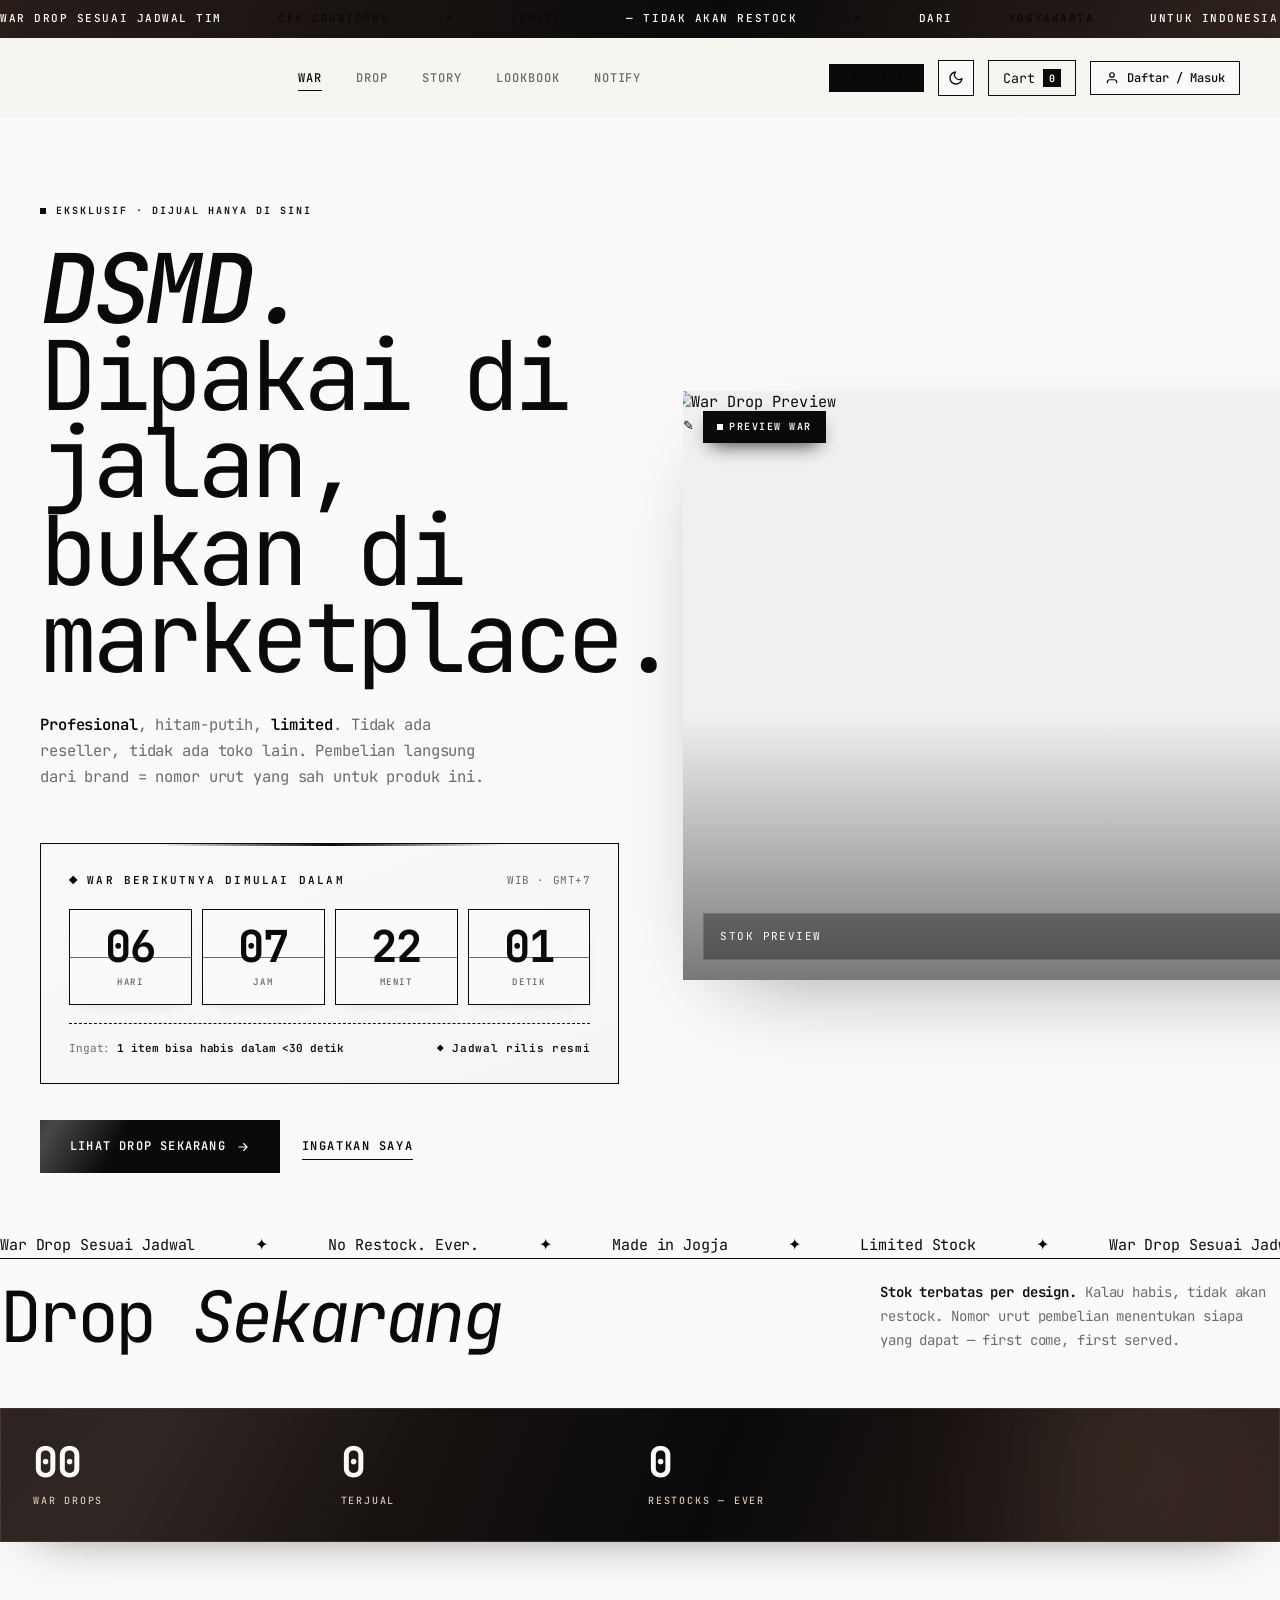
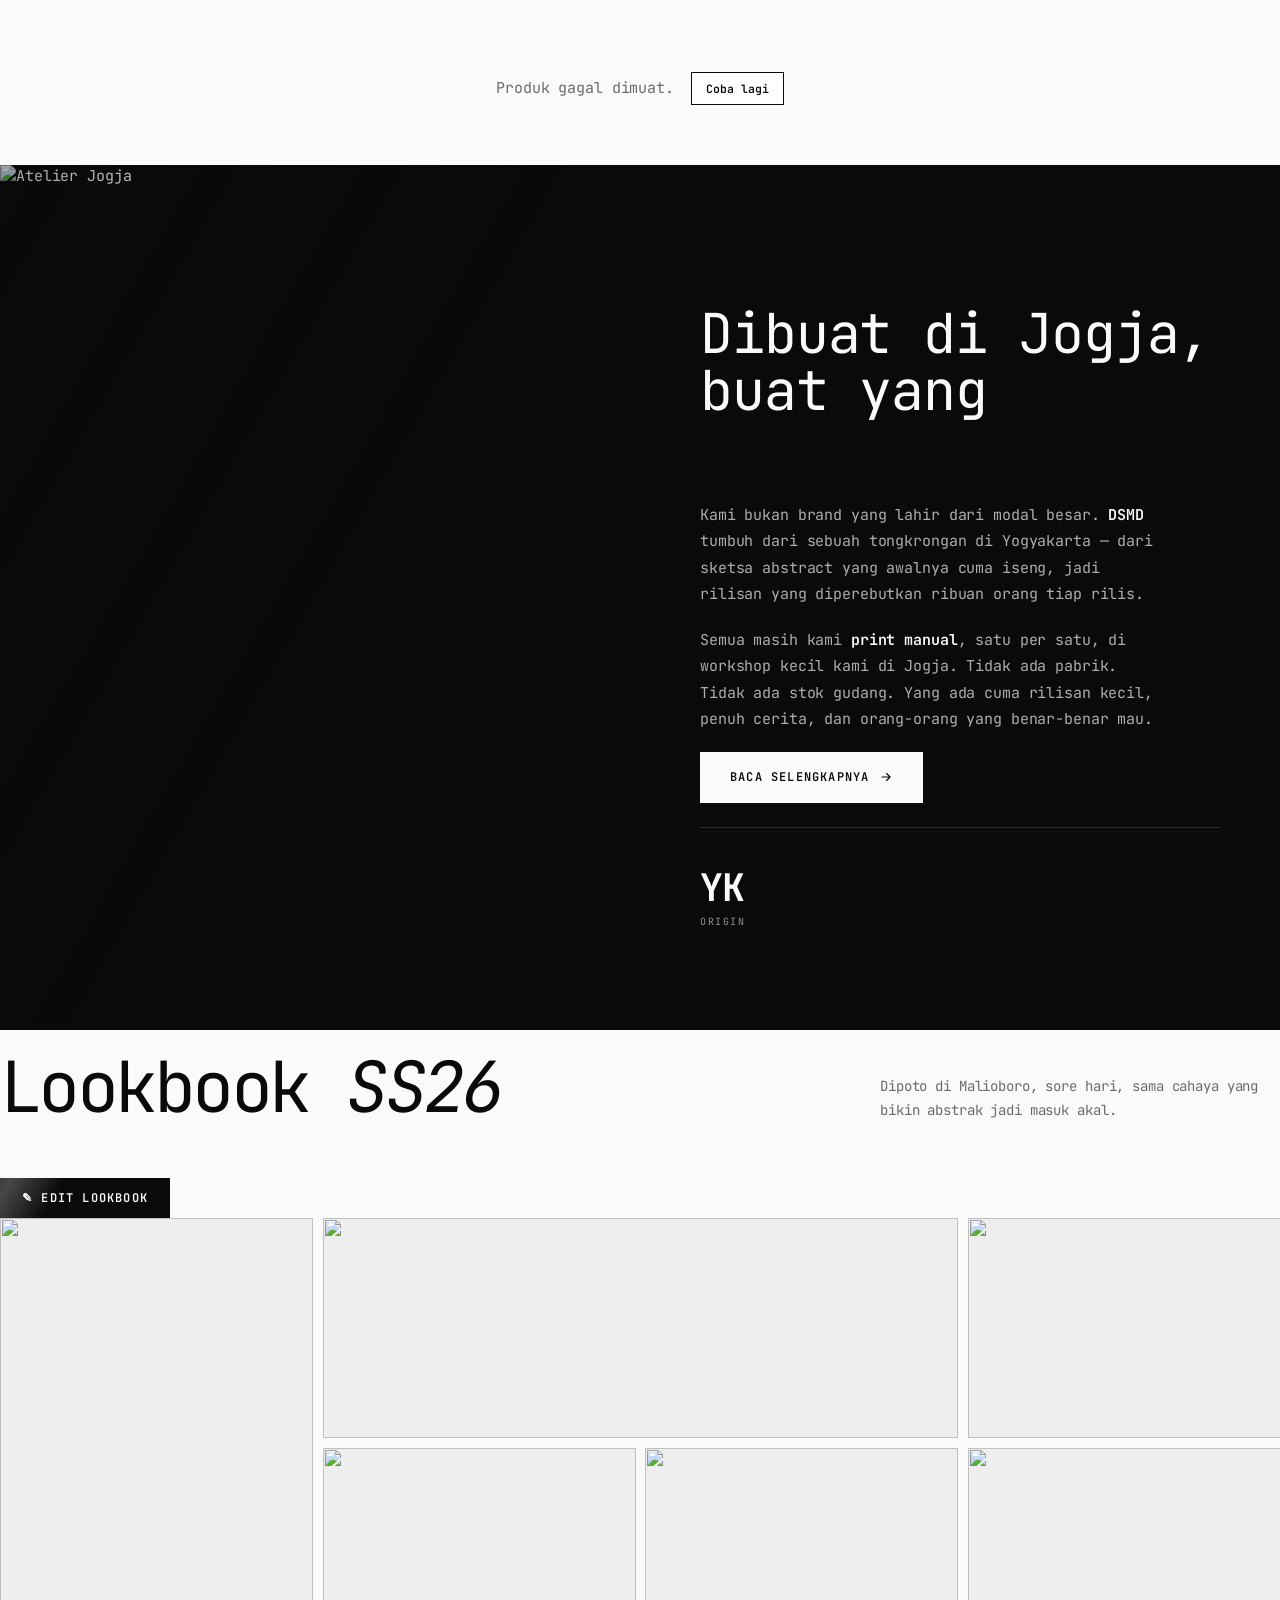
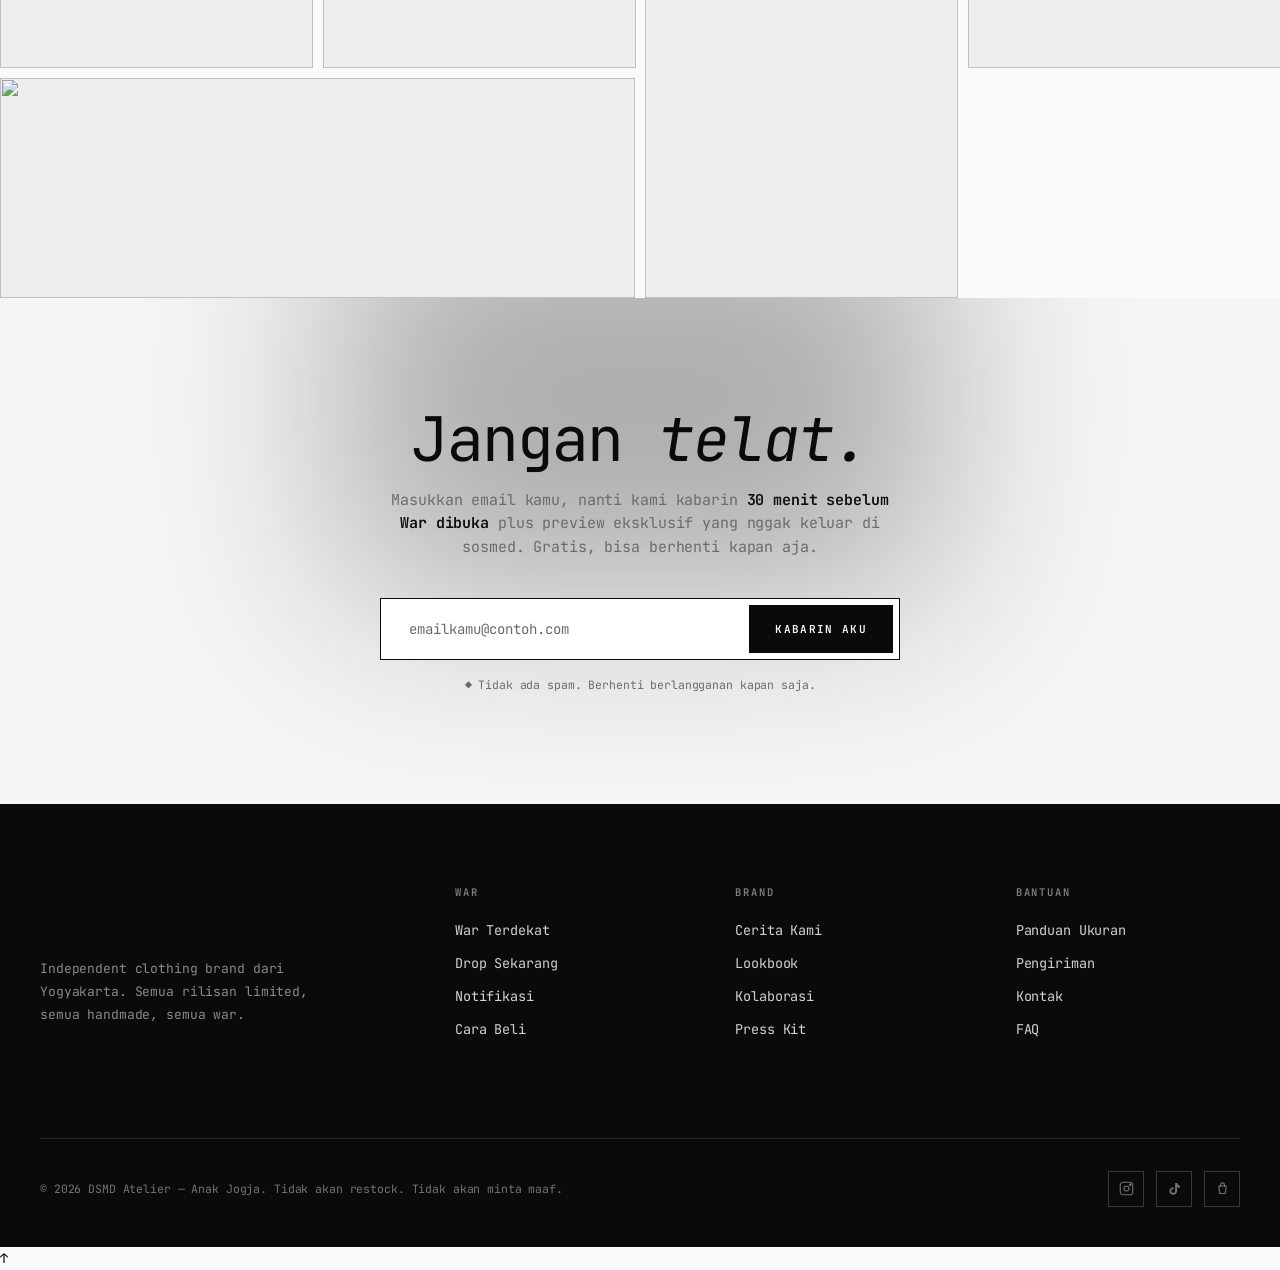
==== commit e6a62bcb: "Add files via upload" ====
--- a/index.html
+++ b/index.html
@@ -7,7 +7,7 @@
 <title>DSMD — WAR DROP | Anak Jogja, Untuk Semua</title>
 <link rel="preconnect" href="https://fonts.googleapis.com">
 <link rel="preconnect" href="https://fonts.gstatic.com" crossorigin>
-<link href="https://fonts.googleapis.com/css2?family=JetBrains+Mono:wght@400;500;700&display=swap" rel="stylesheet">
+<link href="https://fonts.googleapis.com/css2?family=Fraunces:opsz,wght@9..144,400;9..144,500;9..144,600;9..144,700;9..144,900&family=JetBrains+Mono:wght@400;500;700&display=swap" rel="stylesheet">
 <script src="https://accounts.google.com/gsi/client" async defer></script>
 <script src="https://app.midtrans.com/snap/snap.js" data-client-key="Mid-client-ACqSDUkXInRMbWbr"></script>
 <script src="https://cdn.jsdelivr.net/npm/xlsx@0.18.5/dist/xlsx.full.min.js"></script>
@@ -19,7 +19,7 @@
 :root{
   --bg:#fafafa;--ink:#0a0a0a;--muted:#6b6b6b;--line:#0a0a0a;
   --accent:#0a0a0a;--accent-soft:#d4d4d4;
-  --mono:'JetBrains Mono',ui-monospace,monospace;
+  --serif:'Fraunces',Georgia,'Times New Roman',serif;--mono:'JetBrains Mono',ui-monospace,monospace;
   --surface:#ffffff;--surface-2:#f5f5f5;--surface-3:#fafafa;--ph:#eeeeee;--nav-bg:rgba(250,250,250,.82);--nl:#f5f5f5;--blob-b:#e5e5e5;--hero-ph:#f0f0f0;
   --gutter:24px;
 }
@@ -80,7 +80,7 @@
 .auth-wrap{position:relative}
 .user-menu{display:none;position:absolute;top:calc(100% + 10px);right:0;background:var(--bg);border:1px solid var(--line);border-radius:0;padding:8px;min-width:220px;box-shadow:0 0 0 0 transparent;z-index:150}
 .user-menu.show{display:block;animation:menuIn .2s ease}
-@keyframes menuIn{from{opacity:0;transform:translateY(-6px)}to{opacity:1;transform:translateY(0)}}
+@keyframes revealUp{from{opacity:0;transform:translateY(18px)}to{opacity:1;transform:translateY(0)}}
 .user-menu-header{padding:10px 12px;border-bottom:1px solid var(--line);margin-bottom:6px}
 .user-menu-header .n{font-weight:600;font-size:13px;margin-bottom:2px}
 .user-menu-header .e{font-size:11px;color:var(--muted);overflow:hidden;text-overflow:ellipsis}
@@ -232,10 +232,10 @@
 .war-stats .stat b span{color:var(--accent-soft)}
 .war-stats .stat span{font-size:10px;letter-spacing:.18em;text-transform:uppercase;color:rgba(246,244,239,.5);display:block;margin-top:10px;font-weight:500}
 
-.collection{display:grid;grid-template-columns:repeat(3,1fr);gap:26px}
-.card{cursor:pointer;position:relative}
+.collection{display:grid;grid-template-columns:repeat(12,1fr);gap:24px}
+.card{cursor:pointer;position:relative;grid-column:span 4}
 .card-img{aspect-ratio:3/4;overflow:hidden;border-radius:0;background:var(--ph);position:relative}
-.card-img img{width:100%;height:100%;object-fit:cover;transition:transform .9s cubic-bezier(.2,.9,.3,1)}
+.card-img img{width:100%;height:100%;object-fit:cover;transition:transform .9s cubic-bezier(.2,.9,.3,1)}.card.featured{grid-column:span 8;grid-row:span 2}
 .card:hover .card-img img{transform:scale(1.06)}
 .card-img::after{content:;position:absolute;inset:0;background:linear-gradient(to top,var(--ink),transparent 55%);opacity:0;transition:opacity .3s}
 .card:hover .card-img::after{opacity:1}
@@ -249,7 +249,7 @@
 .card-quick:hover{background:var(--accent);color:#fff}
 .card-quick.sold{background:var(--ink);color:var(--bg);pointer-events:none;transform:translateY(0);opacity:1}
 .card-info{display:flex;justify-content:space-between;align-items:start;padding-top:16px;gap:16px}
-.card-info h3{font-family:var(--mono);font-size:19px;font-weight:400;letter-spacing:-.01em;margin-bottom:3px}
+.card-info h3{font-family:var(--serif);font-size:20px;font-weight:500;letter-spacing:-.02em;margin-bottom:4px}
 .card-info .desc{font-size:11.5px;color:var(--muted);letter-spacing:.03em}
 .card-price{font-size:14px;font-weight:600;white-space:nowrap;padding-top:2px;font-variant-numeric:tabular-nums}
 .card-price .cur{font-size:10px;color:var(--muted);font-weight:500;margin-right:2px}
@@ -257,7 +257,7 @@
 .editorial{padding:0;background:var(--ink);color:var(--bg);display:grid;grid-template-columns:1fr 1fr;position:relative;z-index:2}
 .editorial-media{position:relative;overflow:hidden;min-height:640px}
 .editorial-media img{width:100%;height:100%;object-fit:cover}
-.editorial-media::after{content:'';position:absolute;inset:0;background:linear-gradient(120deg,var(--ink),transparent 50%);mix-blend-mode:normal}
+.editorial-media::after{content:'';position:absolute;inset:0;background:linear-gradient(120deg,var(--ink),transparent 50%);opacity:.35}
 .editorial-content{padding:100px 60px;display:flex;flex-direction:column;justify-content:center}
 .editorial-content .tag{font-size:10px;letter-spacing:.22em;text-transform:uppercase;color:var(--accent-soft);margin-bottom:24px;font-weight:600}
 .editorial-content h2{font-family:var(--mono);font-size:clamp(34px,4.3vw,58px);font-weight:400;line-height:1.04;letter-spacing:-.02em;margin-bottom:26px}
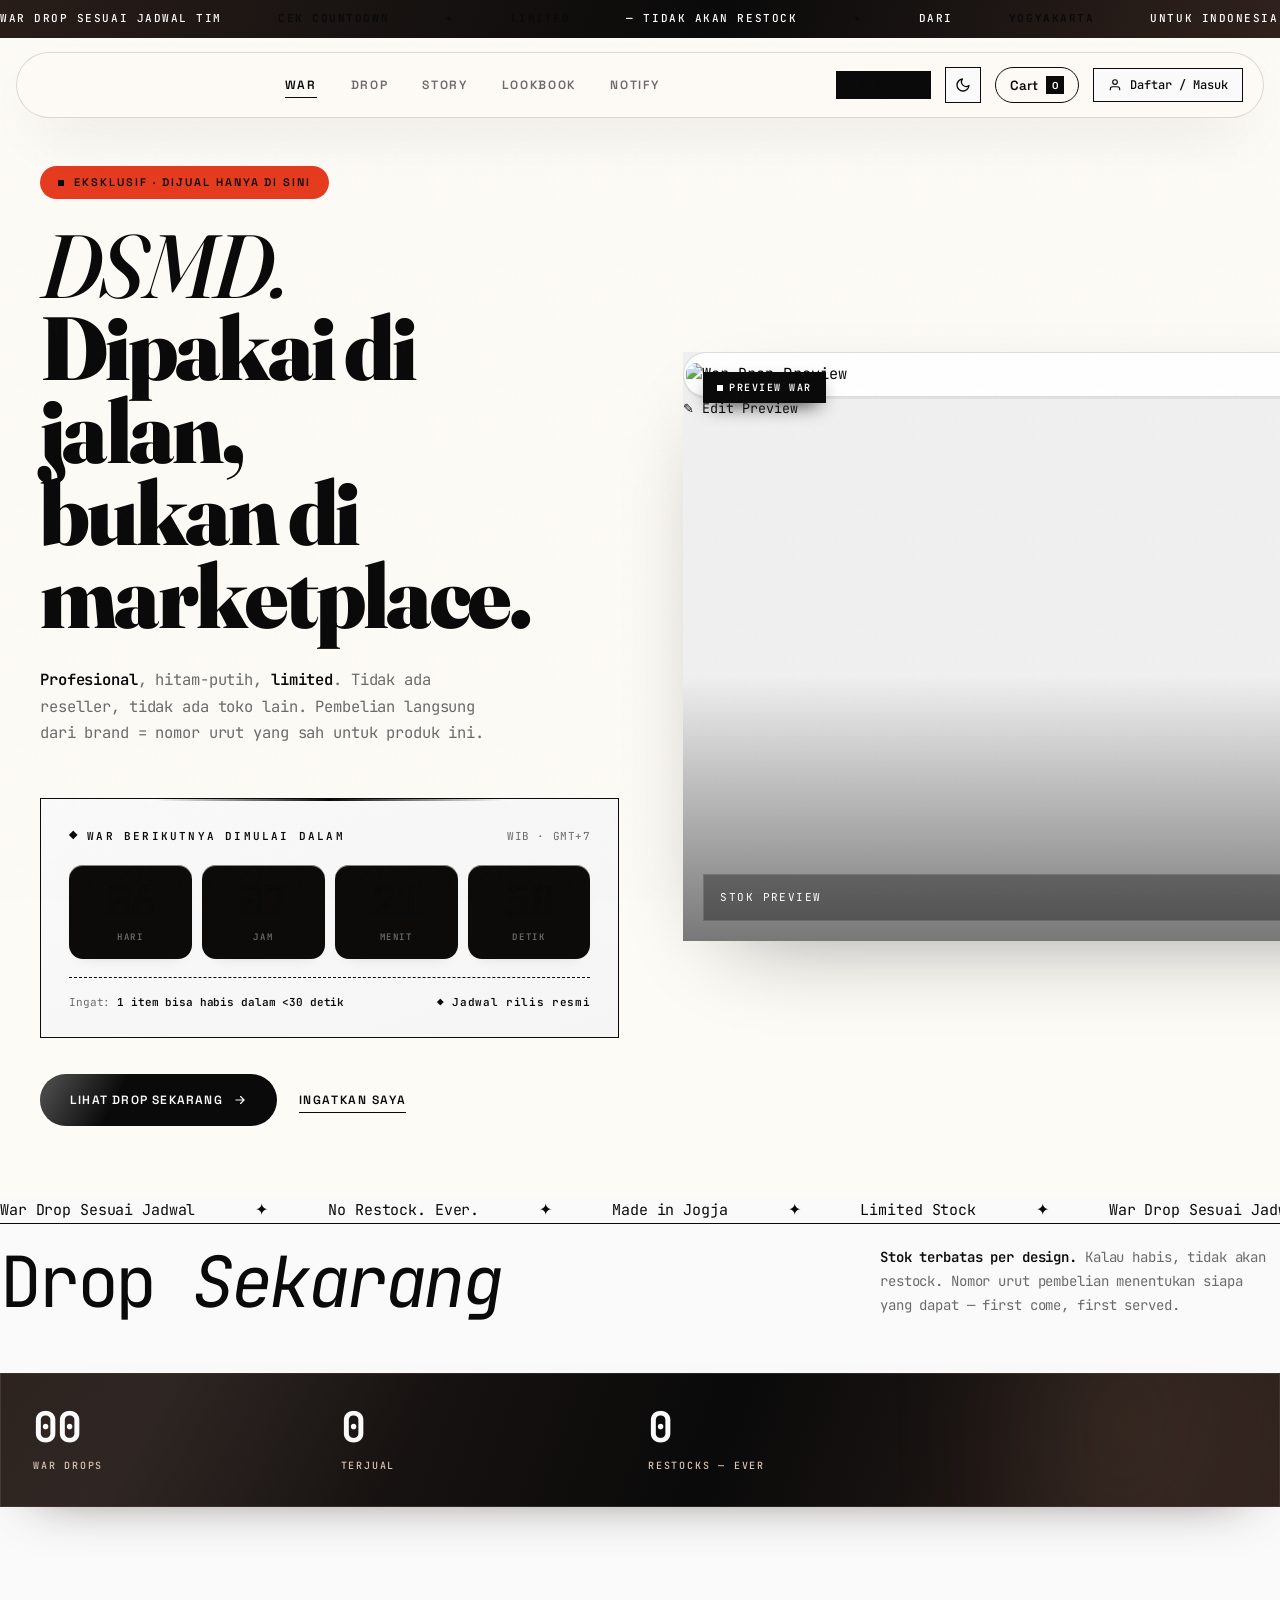
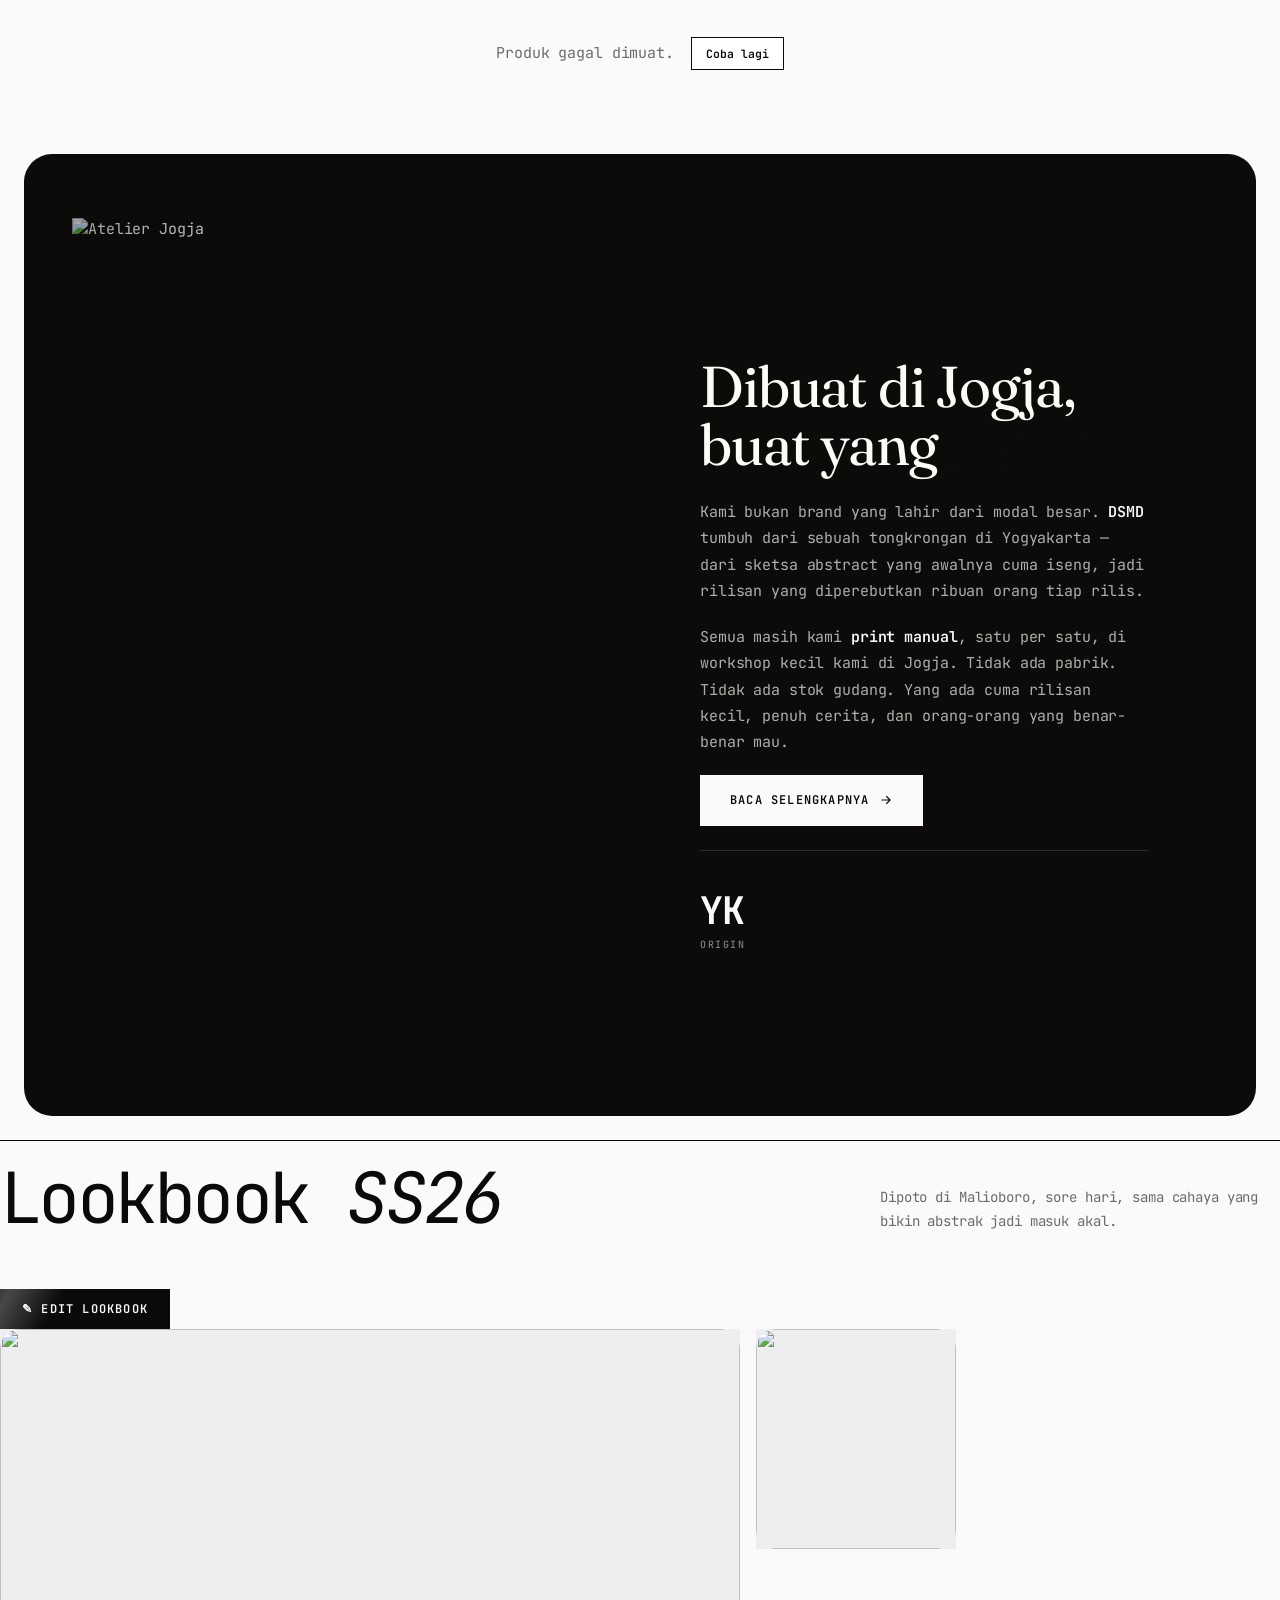
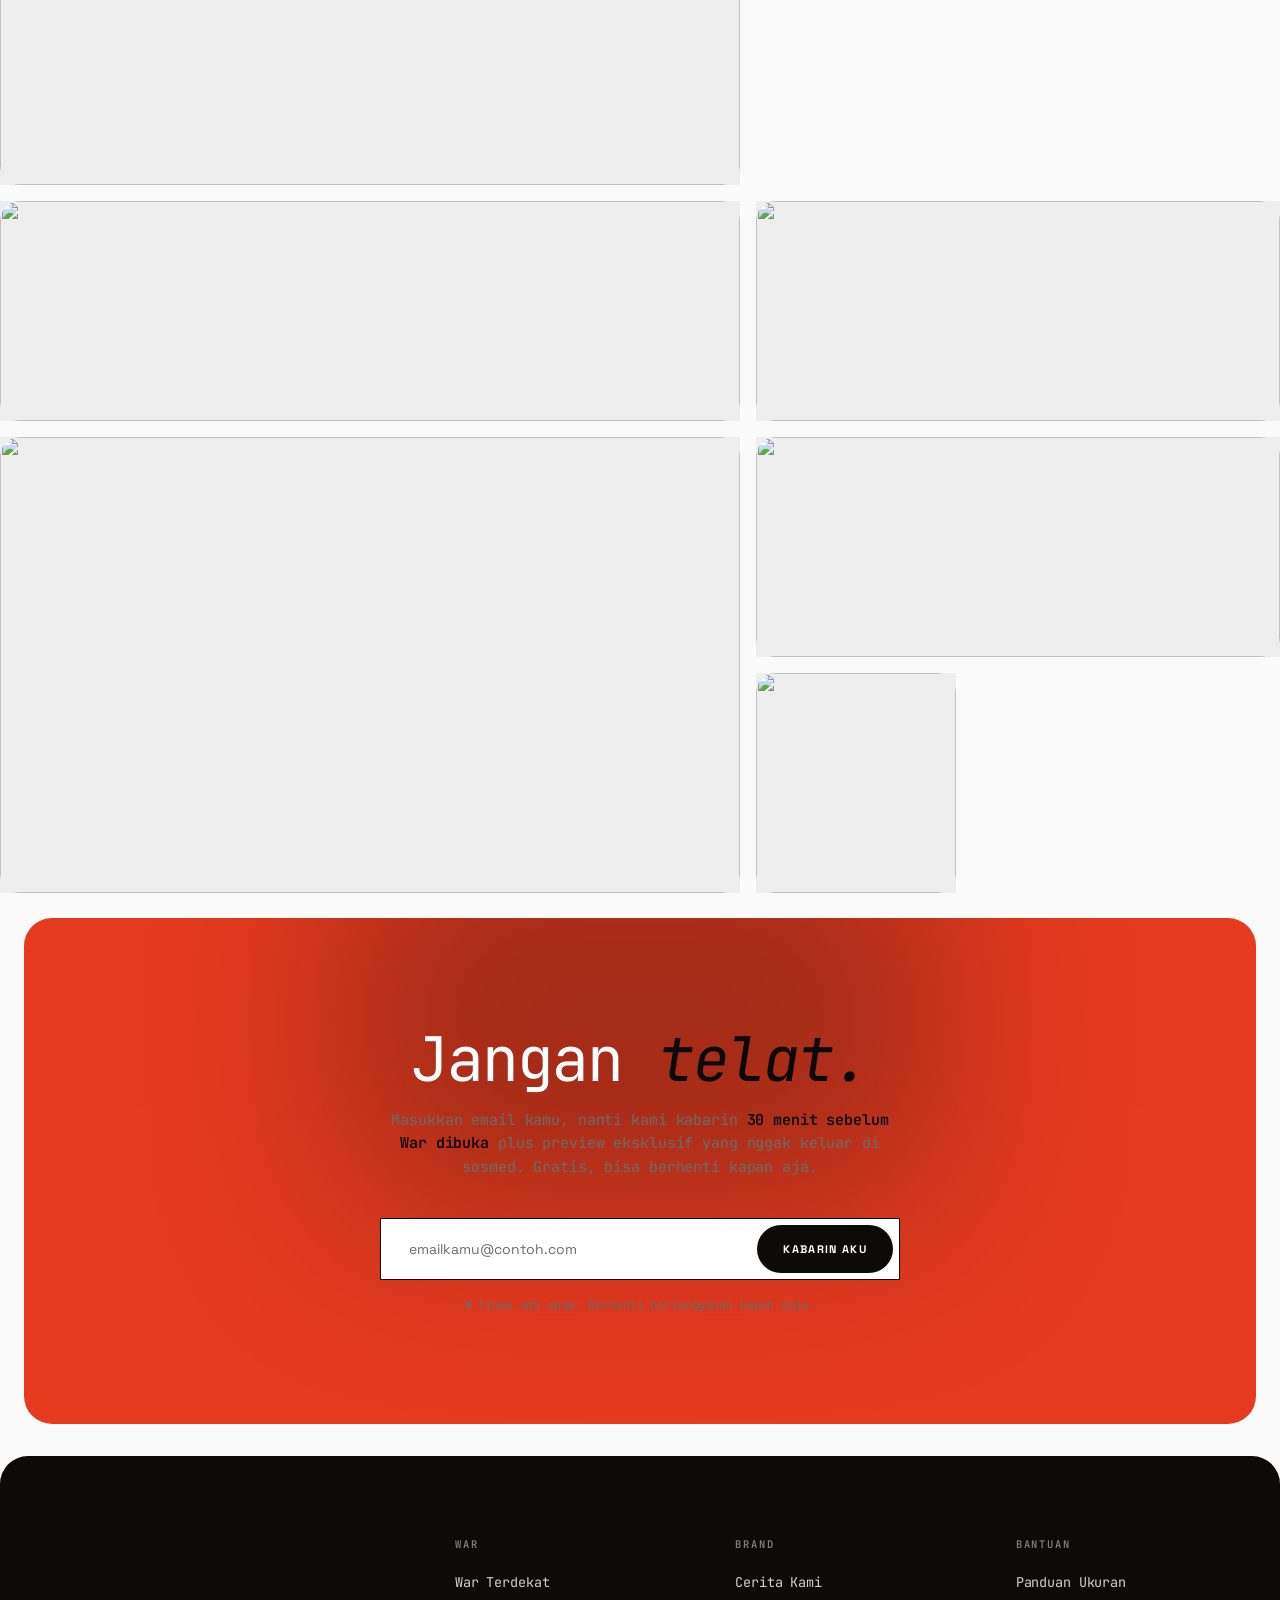
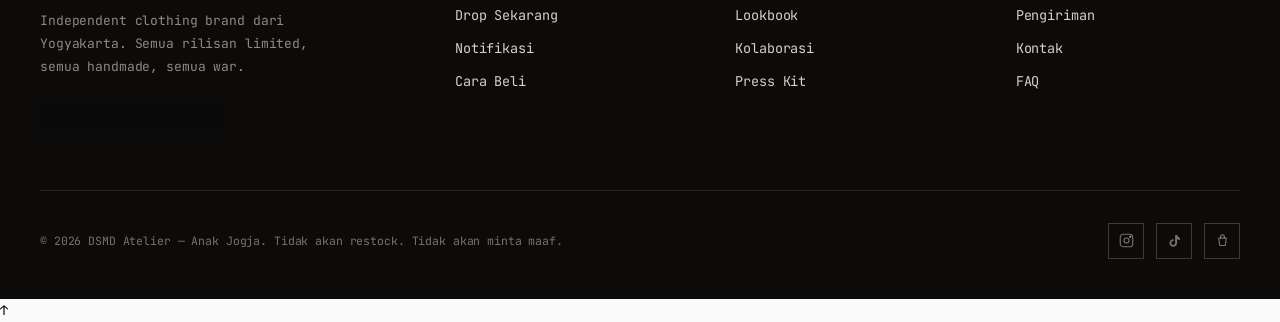
==== commit f1c39198: "Add files via upload" ====
--- a/index.html
+++ b/index.html
@@ -8,6 +8,7 @@
 <link rel="preconnect" href="https://fonts.googleapis.com">
 <link rel="preconnect" href="https://fonts.gstatic.com" crossorigin>
 <link href="https://fonts.googleapis.com/css2?family=Fraunces:opsz,wght@9..144,400;9..144,500;9..144,600;9..144,700;9..144,900&family=JetBrains+Mono:wght@400;500;700&display=swap" rel="stylesheet">
+<link rel="stylesheet" href="style.css">
 <script src="https://accounts.google.com/gsi/client" async defer></script>
 <script src="https://app.midtrans.com/snap/snap.js" data-client-key="Mid-client-ACqSDUkXInRMbWbr"></script>
 <script src="https://cdn.jsdelivr.net/npm/xlsx@0.18.5/dist/xlsx.full.min.js"></script>
--- a/style.css
+++ b/style.css
@@ -0,0 +1,115 @@
+/* DSMD WAR DROP — Premium Redesign System v2
+   Vibe: Editorial Brutalism Jogja (cream + ink + war-red)
+   Layout: Asymmetrical Bento + Editorial Split
+   Fonts: Fraunces (display serif) + Space Grotesk (grotesk) + JetBrains Mono (mono)
+   4 skills: ui-ux-pro-max / high-end-visual-design / claude-design / motion-web */
+@import url('https://fonts.googleapis.com/css2?family=Space+Grotesk:wght@400;500;600;700&family=Fraunces:opsz,wght@9..144,500;9..144,600;9..144,700;9..144,900&display=swap');
+
+:root{
+  --dsmd-paper:#FDFBF6; --dsmd-ink:#0C0B09; --dsmd-red:#E63B1F;
+  --dsmd-olive:#5B5B2E; --dsmd-sand:#EDE6D6; --dsmd-line:rgba(12,11,9,.14);
+  --dsmd-card:#FFFFFF; --dsmd-soft:#F5F0E4;
+  --dsmd-ease:cubic-bezier(.22,1,.36,1); --dsmd-snap:cubic-bezier(.16,1,.3,1);
+  --dsmd-r-lg:28px; --dsmd-r-md:20px; --dsmd-r-sm:14px;
+  --dsmd-grot:'Space Grotesk',system-ui,sans-serif;
+  --dsmd-serif:'Fraunces',Georgia,serif;
+  --dsmd-shadow:0 30px 80px -30px rgba(12,11,9,.28), 0 2px 0 rgba(12,11,9,.06);
+  --dsmd-shadow-soft:0 24px 60px -24px rgba(12,11,9,.18);
+}
+:root[data-theme="dark"]{
+  --dsmd-paper:#0C0B09; --dsmd-ink:#F5F0E4; --dsmd-red:#FF4D2A;
+  --dsmd-sand:#1A1813; --dsmd-line:rgba(245,240,228,.16);
+  --dsmd-card:#14120E; --dsmd-soft:#171410;
+  --dsmd-shadow:0 30px 80px -30px rgba(0,0,0,.7);
+  --dsmd-shadow-soft:0 24px 60px -24px rgba(0,0,0,.6);
+}
+/* ---- NAV: floating pill, glass ---- */
+.nav{
+  top:52px !important; left:16px !important; right:16px !important;
+  padding:12px 20px !important; border-radius:100px !important;
+  background:color-mix(in srgb, var(--dsmd-paper) 82%, transparent) !important;
+  backdrop-filter:blur(20px) saturate(1.2); -webkit-backdrop-filter:blur(20px) saturate(1.2);
+  border:1px solid var(--dsmd-line) !important; box-shadow:var(--dsmd-shadow-soft);
+  transition:transform .6s var(--dsmd-ease), box-shadow .6s var(--dsmd-ease) !important;
+}
+.nav.scrolled{ padding:10px 20px !important; box-shadow:var(--dsmd-shadow); }
+.nav-links a{ font-family:var(--dsmd-grot) !important; font-size:12px !important;
+  letter-spacing:.14em; text-transform:uppercase; font-weight:600;
+  padding:8px 14px; border-radius:100px; transition:background .35s var(--dsmd-ease), color .35s; }
+.nav-links a:hover{ background:var(--dsmd-ink); color:var(--dsmd-paper); }
+/* magnetic buttons */
+.cart-btn, .hero-cta a, .hero-cta button{
+  font-family:var(--dsmd-grot) !important; font-weight:600 !important;
+  border-radius:100px !important; transition:transform .45s var(--dsmd-snap), background .35s, color .35s, box-shadow .45s !important;
+}
+.cart-btn:hover, .hero-cta a:hover{ transform:translateY(-2px) scale(1.02); box-shadow:var(--dsmd-shadow-soft); }
+.cart-btn:active, .hero-cta a:active{ transform:scale(.97); }
+/* reveal on scroll */
+.reveal{ opacity:0; transform:translateY(28px); filter:blur(6px);
+  transition:opacity .9s var(--dsmd-ease), transform .9s var(--dsmd-ease), filter .9s; }
+.reveal.in{ opacity:1; transform:none; filter:blur(0); }
+@media (prefers-reduced-motion:reduce){
+  .reveal{ opacity:1 !important; transform:none !important; filter:none !important; }
+  *, *::before, *::after{ animation-duration:.01ms !important; transition-duration:.01ms !important; }
+}
+
+/* film grain — fixed overlay, GPU safe */
+body::after{
+  content:""; position:fixed; inset:0; z-index:60; pointer-events:none; opacity:.05;
+  background-image:url("data:image/svg+xml,%3Csvg xmlns='http://www.w3.org/2000/svg' width='120' height='120'%3E%3Cfilter id='n'%3E%3CfeTurbulence baseFrequency='.9' numOctaves='2'/%3E%3C/filter%3E%3Crect width='120' height='120' filter='url(%23n)' opacity='.6'/%3E%3C/svg%3E");
+}
+/* ---- HERO: editorial split + double-bezel card ---- */
+.hero{ background:var(--dsmd-paper) !important; padding:64px 40px 72px !important; }
+.hero-text h1, .hero-text .display{
+  font-family:var(--dsmd-serif) !important; font-weight:900 !important;
+  font-size:clamp(48px,7vw,110px) !important; line-height:.92 !important; letter-spacing:-.03em !important;
+}
+.hero-text .tag{ font-family:var(--dsmd-grot) !important; background:var(--dsmd-red) !important;
+  color:#fff !important; border-radius:100px !important; padding:8px 18px !important;
+  font-size:11px !important; letter-spacing:.18em !important; text-transform:uppercase; font-weight:700; }
+.hv-stage{ border-radius:var(--dsmd-r-lg) !important; border:1px solid var(--dsmd-line) !important;
+  padding:10px !important; background:var(--dsmd-card) !important; box-shadow:var(--dsmd-shadow) !important; }
+.hv-stage img{ border-radius:calc(var(--dsmd-r-lg) - 10px) !important; }
+/* countdown boxes */
+.cd-box{ border-radius:var(--dsmd-r-sm) !important; background:var(--dsmd-ink) !important;
+  color:var(--dsmd-paper) !important; border:none !important; min-width:72px !important; }
+/* ---- SHOP: bento grid + double-bezel cards ---- */
+.collection{ display:grid !important; grid-template-columns:repeat(12,1fr) !important; gap:22px !important; }
+.card{ border-radius:var(--dsmd-r-md) !important; border:1px solid var(--dsmd-line) !important;
+  background:var(--dsmd-card) !important; padding:10px !important;
+  box-shadow:var(--dsmd-shadow-soft) !important;
+  transition:transform .6s var(--dsmd-ease), box-shadow .6s var(--dsmd-ease) !important; }
+.card:nth-child(3n+1){ grid-column:span 7; } .card:nth-child(3n+2){ grid-column:span 5; }
+.card:nth-child(3n){ grid-column:span 6; } .card:nth-child(4n){ grid-column:span 6; }
+.card:hover{ transform:translateY(-6px) rotate(-.4deg) !important; box-shadow:var(--dsmd-shadow) !important; }
+.card-img{ border-radius:calc(var(--dsmd-r-md) - 8px) !important; overflow:hidden !important; }
+.card-img img{ transition:transform .8s var(--dsmd-ease) !important; }
+.card:hover .card-img img{ transform:scale(1.05); }
+.card-tag{ font-family:var(--dsmd-grot) !important; border-radius:100px !important;
+  font-size:10px !important; letter-spacing:.14em !important; text-transform:uppercase; font-weight:700; }
+.card-tag.war{ background:var(--dsmd-red) !important; color:#fff !important; }
+.size-btn, .qty-btn{ border-radius:100px !important; font-family:var(--dsmd-grot) !important; }
+.size-btn:hover, .size-btn.active{ background:var(--dsmd-ink) !important; color:var(--dsmd-paper) !important; border-color:var(--dsmd-ink) !important; }
+@media(max-width:768px){ .collection{ grid-template-columns:1fr !important; } .card{ grid-column:span 1 !important; } .hero{ padding:40px 20px 48px !important; } }
+/* ---- EDITORIAL + LOOKBOOK + NEWSLETTER ---- */
+.editorial{ background:var(--dsmd-ink) !important; color:var(--dsmd-paper) !important;
+  border-radius:var(--dsmd-r-lg) !important; margin:24px !important; padding:64px 48px !important; }
+.editorial h2{ font-family:var(--dsmd-serif) !important; font-size:clamp(36px,4.5vw,64px) !important;
+  line-height:1 !important; letter-spacing:-.02em !important; }
+.lookbook{ display:grid !important; grid-template-columns:repeat(12,1fr) !important; gap:16px !important; }
+.lookbook img{ border-radius:var(--dsmd-r-md) !important; }
+.lookbook > *:nth-child(odd){ grid-column:span 7; } .lookbook > *:nth-child(even){ grid-column:span 5; }
+.newsletter{ background:var(--dsmd-red) !important; color:#fff !important;
+  border-radius:var(--dsmd-r-lg) !important; margin:24px !important; }
+.newsletter input{ border-radius:100px !important; font-family:var(--dsmd-grot) !important; }
+.newsletter button{ border-radius:100px !important; background:#0C0B09 !important; color:#fff !important;
+  font-family:var(--dsmd-grot) !important; font-weight:700 !important; }
+/* modal + footer */
+.modal-box{ border-radius:var(--dsmd-r-lg) !important; border:1px solid var(--dsmd-line) !important;
+  box-shadow:var(--dsmd-shadow) !important; }
+.modal-overlay.show{ backdrop-filter:blur(12px); -webkit-backdrop-filter:blur(12px); }
+footer{ background:var(--dsmd-ink) !important; color:var(--dsmd-paper) !important;
+  border-radius:var(--dsmd-r-lg) var(--dsmd-r-lg) 0 0 !important; margin-top:32px !important; }
+@media(max-width:768px){ .editorial{ margin:12px !important; padding:40px 24px !important; }
+  .newsletter{ margin:12px !important; } .lookbook{ grid-template-columns:1fr !important; }
+  .lookbook > *{ grid-column:span 1 !important; } }
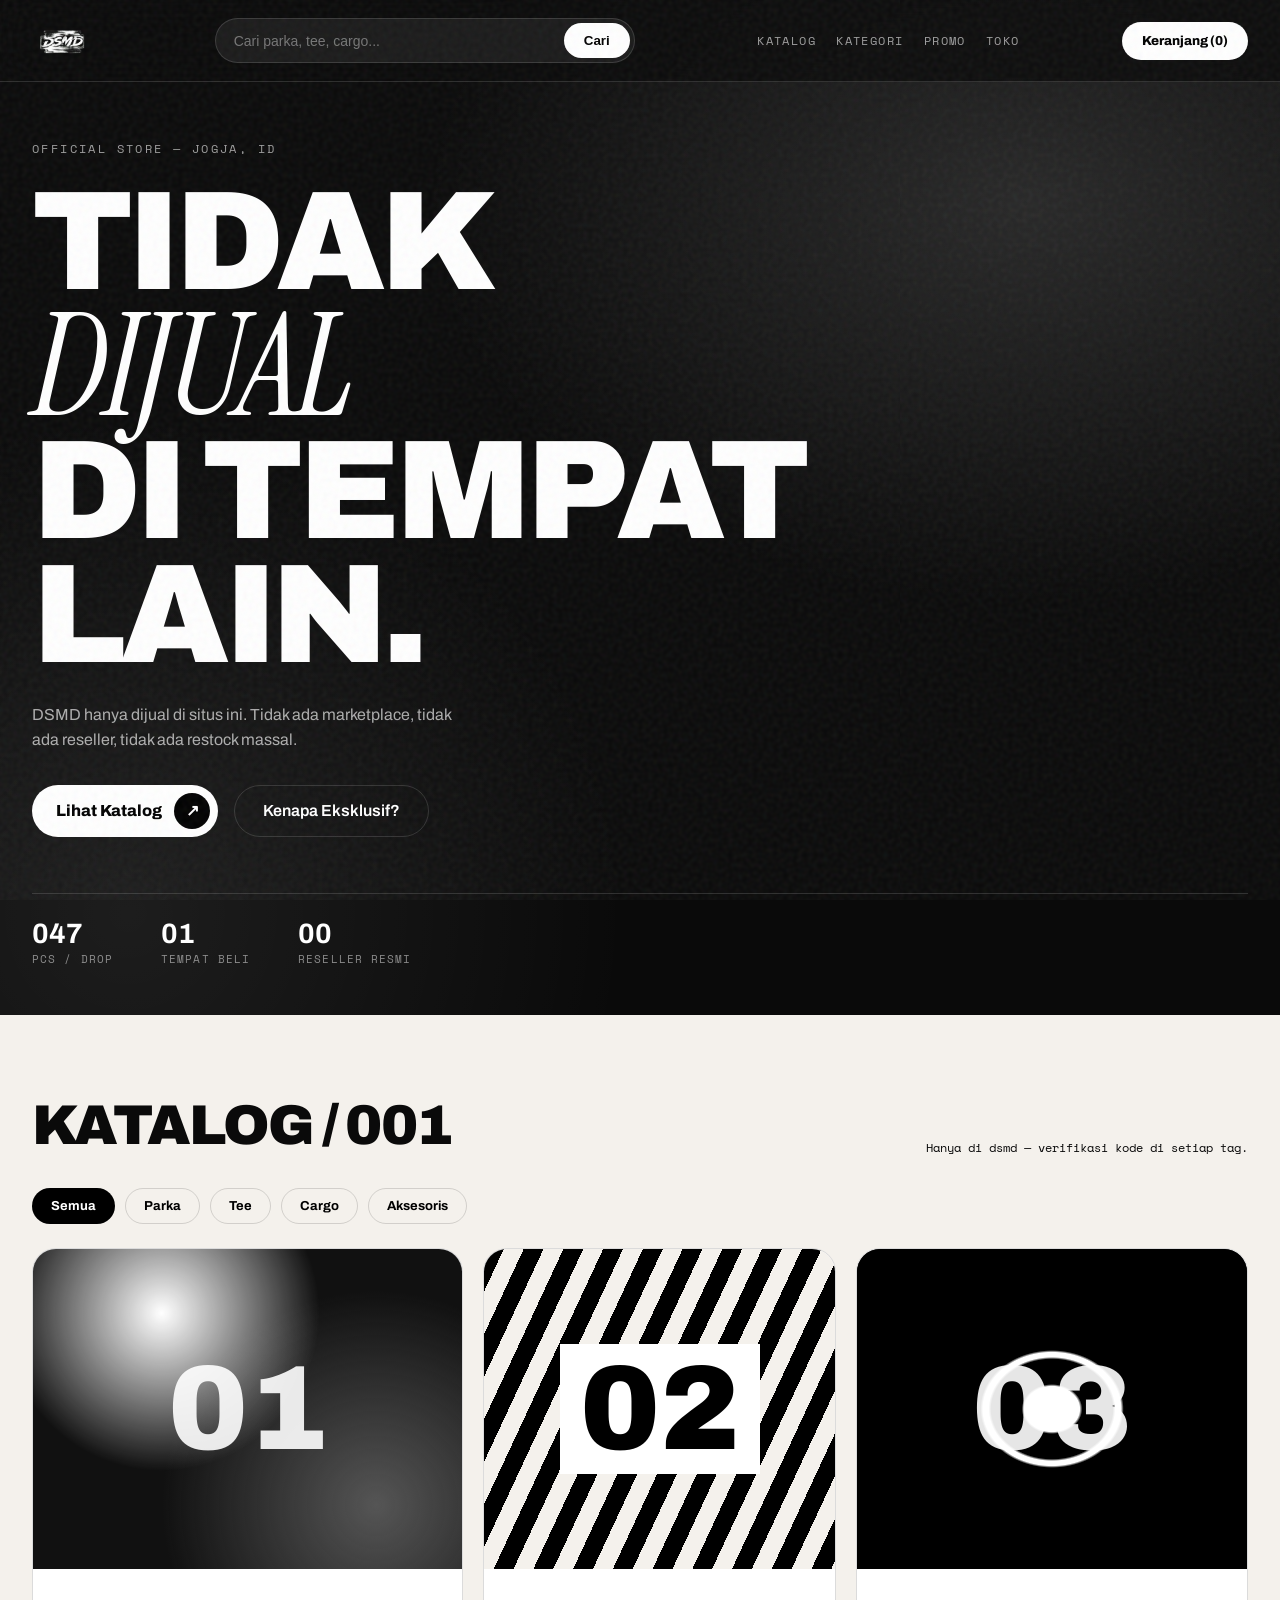
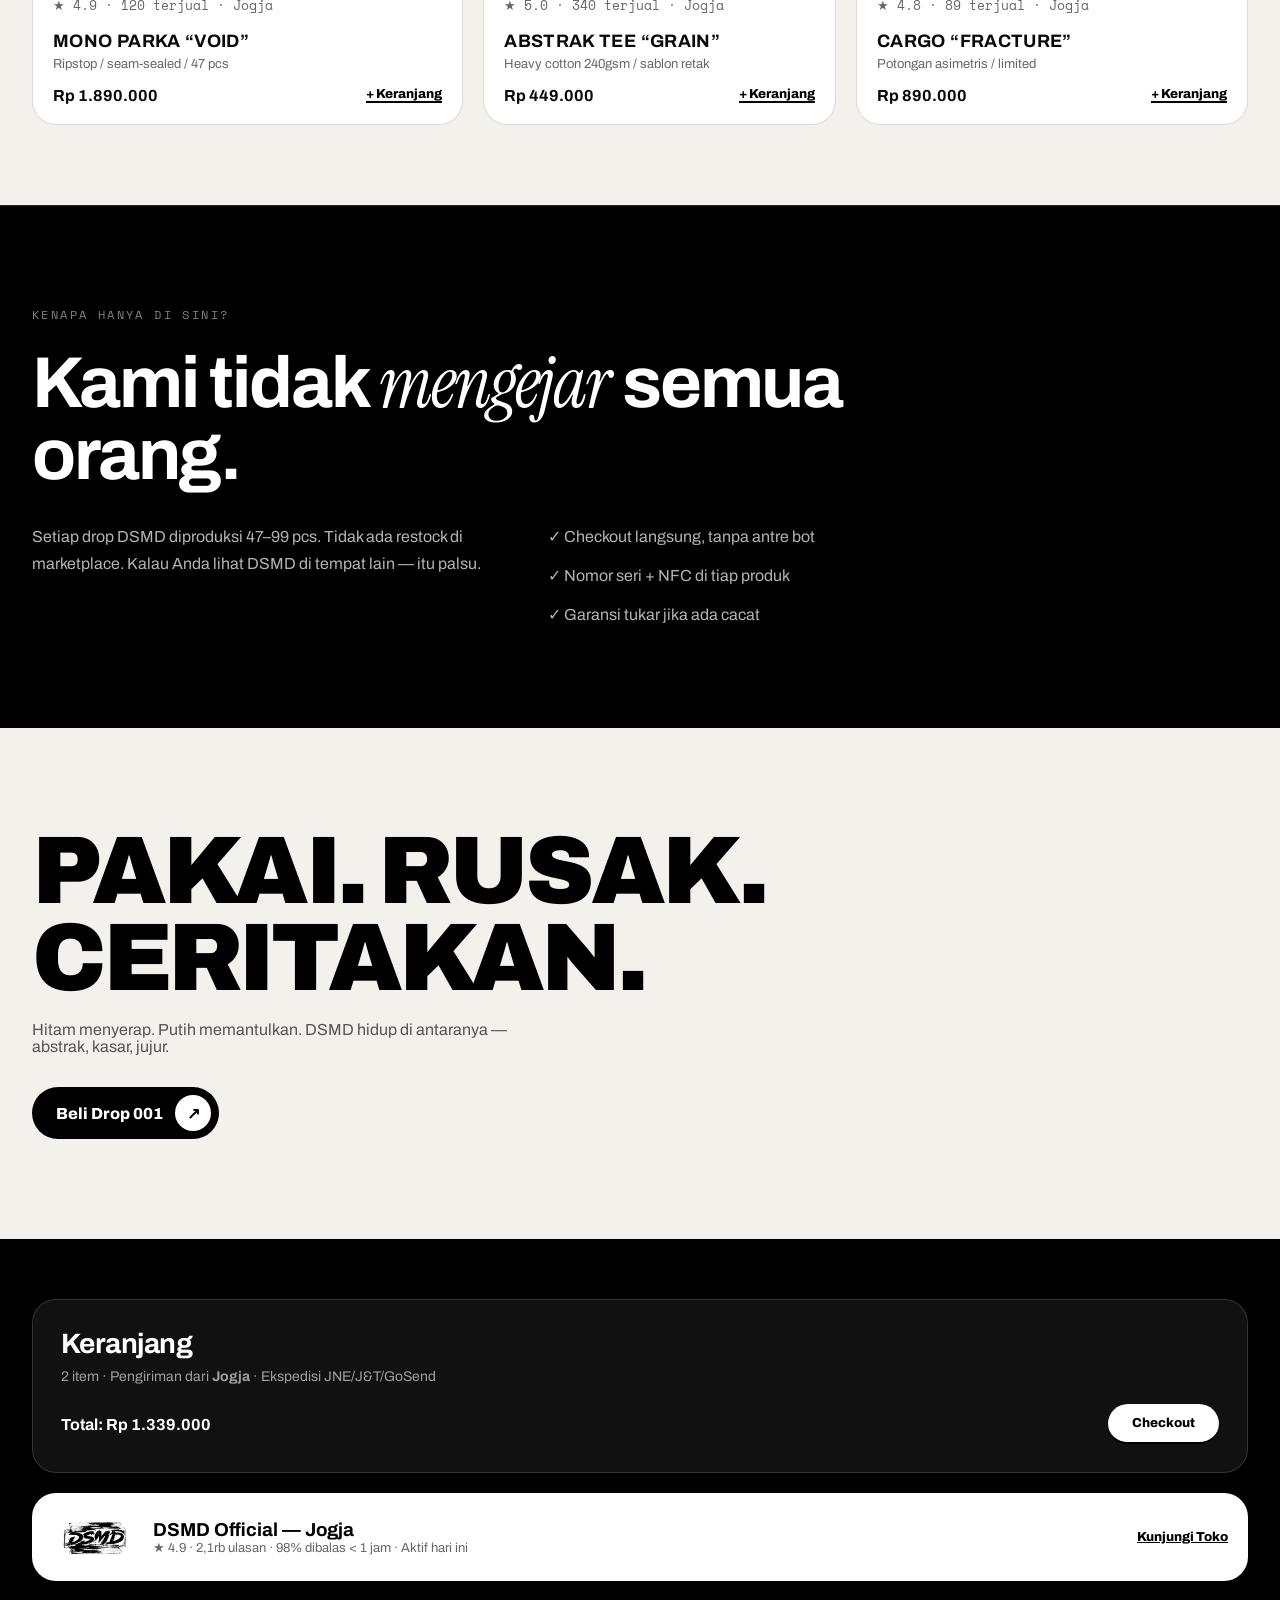
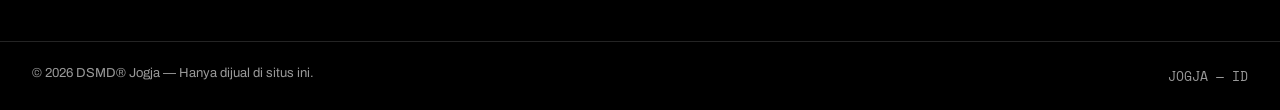
==== commit 05cab531: "Add files via upload" ====
--- a/index.html
+++ b/index.html
@@ -2,4575 +2,60 @@
 <html lang="id">
 <head>
 <meta charset="UTF-8">
-<meta name="viewport" content="width=device-width, initial-scale=1.0, viewport-fit=cover">
-<link rel="icon" type="image/png" href="logo.png">
-<title>DSMD — WAR DROP | Anak Jogja, Untuk Semua</title>
+<meta name="viewport" content="width=device-width, initial-scale=1.0">
+<title>DSMD — Official Store Jogja | Hanya Dijual Di Sini</title>
+<link rel="stylesheet" href="style.css">
 <link rel="preconnect" href="https://fonts.googleapis.com">
 <link rel="preconnect" href="https://fonts.gstatic.com" crossorigin>
-<link href="https://fonts.googleapis.com/css2?family=Fraunces:opsz,wght@9..144,400;9..144,500;9..144,600;9..144,700;9..144,900&family=JetBrains+Mono:wght@400;500;700&display=swap" rel="stylesheet">
-<link rel="stylesheet" href="style.css">
-<script src="https://accounts.google.com/gsi/client" async defer></script>
-<script src="https://app.midtrans.com/snap/snap.js" data-client-key="Mid-client-ACqSDUkXInRMbWbr"></script>
-<script src="https://cdn.jsdelivr.net/npm/xlsx@0.18.5/dist/xlsx.full.min.js"></script>
-<script src="https://cdnjs.cloudflare.com/ajax/libs/jspdf/2.5.1/jspdf.umd.min.js"></script>
-<script src="https://cdnjs.cloudflare.com/ajax/libs/jspdf-autotable/3.8.2/jspdf.plugin.autotable.min.js"></script>
-<script>(function(){var t='light';try{t=localStorage.getItem('dsmd-theme')||'light'}catch(e){}document.documentElement.setAttribute('data-theme',t)})();</script>
-<style>
-*{margin:0;padding:0;box-sizing:border-box}
-:root{
-  --bg:#fafafa;--ink:#0a0a0a;--muted:#6b6b6b;--line:#0a0a0a;
-  --accent:#0a0a0a;--accent-soft:#d4d4d4;
-  --serif:'Fraunces',Georgia,'Times New Roman',serif;--mono:'JetBrains Mono',ui-monospace,monospace;
-  --surface:#ffffff;--surface-2:#f5f5f5;--surface-3:#fafafa;--ph:#eeeeee;--nav-bg:rgba(250,250,250,.82);--nl:#f5f5f5;--blob-b:#e5e5e5;--hero-ph:#f0f0f0;
-  --gutter:24px;
-}
-:root[data-theme="dark"]{
-  color-scheme:dark;
-  --bg:#0a0a0a;--ink:#f5f5f5;--muted:#a3a3a3;--line:#f5f5f5;
-  --surface:#0f0f0f;--surface-2:#141414;--surface-3:#0a0a0a;--ph:#1f1f1f;--nav-bg:rgba(10,10,10,.82);--nl:#141414;--blob-b:#1f1f1f;--hero-ph:#050505;
-}
-:root[data-theme="dark"] .ticker,
-:root[data-theme="dark"] .war-stats,
-:root[data-theme="dark"] .editorial,
-:root[data-theme="dark"] footer{--ink:#0a0a0a;--bg:#fafafa}
-:root[data-theme="dark"] .ticker{border-bottom:1px solid rgba(255,255,255,.08)}
-:root[data-theme="dark"] .war-stats,
-:root[data-theme="dark"] .editorial{border:1px solid var(--line)}
-body,.nav,.modal-box,.user-menu,.input-f,.order-row{transition:background-color .3s,color .3s,border-color .3s}
-.theme-btn{width:36px;height:36px;border-radius:0;border:1px solid var(--ink);display:flex;align-items:center;justify-content:center;background:var(--bg);color:var(--ink);flex-shrink:0;cursor:pointer;transition:background .25s,color .25s}
-.theme-btn:hover{background:var(--ink);color:var(--bg)}
-.theme-btn svg{width:16px;height:16px}
-.theme-btn .i-sun{display:none}
-:root[data-theme="dark"] .theme-btn .i-sun{display:block}
-:root[data-theme="dark"] .theme-btn .i-moon{display:none}
-.theme-fab{display:none}
-html{scroll-behavior:smooth}
-body{background:var(--bg);color:var(--ink);font-family:var(--mono);font-size:15px;line-height:1.55;overflow-x:hidden;-webkit-font-smoothing:antialiased;padding-top:38px}
-img{display:block;max-width:100%;height:auto}
-a{color:inherit;text-decoration:none}
-button{font-family:inherit;cursor:pointer;border:none;background:none;color:inherit}
-
-.ticker{position:fixed;top:0;left:0;right:0;z-index:200;background:var(--ink);color:var(--bg);height:38px;overflow:hidden;display:flex;align-items:center;border-bottom:1px solid var(--line)}
-.ticker-track{display:flex;flex-shrink:0;width:max-content;gap:56px;white-space:nowrap;animation:tickerMove 26s linear infinite;font-size:11px;letter-spacing:.14em;text-transform:uppercase;font-weight:500;will-change:transform;transform:translateZ(0);backface-visibility:hidden}
-.ticker-track span{display:flex;align-items:center;gap:56px;flex-shrink:0}
-.ticker-track span::after{content:'✦';color:var(--bg);font-size:10px}
-.ticker-track b{color:var(--accent-soft);font-weight:600}
-@keyframes tickerMove{from{transform:translate3d(0,0,0)}to{transform:translate3d(-50%,0,0)}}
-
-.nav{position:fixed;top:38px;left:0;right:0;z-index:100;padding:20px 40px;display:flex;align-items:center;justify-content:space-between;transition:background .3s,padding .3s,backdrop-filter .3s,top .3s}
-.nav.scrolled{padding:12px 40px;background:var(--nav-bg);backdrop-filter:none;border-bottom:1px solid var(--line)}
-:root{--logo-nav:40px;--logo-foot:54px}
-.brand img{height:var(--logo-nav);width:auto;max-width:150px;object-fit:contain;display:block}
-.footer-brand h3 img{height:var(--logo-foot);width:auto;max-width:180px;object-fit:contain;display:block}
-@media(max-width:600px){:root{--logo-nav:32px;--logo-foot:44px}}
-.brand::after,.footer-brand h3::after{display:none!important}
-.brand{font-size:20px;font-weight:700;letter-spacing:.32em;display:inline-flex;align-items:center;position:relative}
-.brand::after{content:'';display:inline-block;width:5px;height:5px;border-radius:0;background:var(--accent);margin-left:4px;margin-bottom:-14px}
-.nav-links{display:flex;gap:34px;font-size:12px;font-weight:500;letter-spacing:.08em;text-transform:uppercase}
-.nav-links a{position:relative;padding:4px 0;color:var(--muted);transition:color .2s}
-.nav-links a:hover,.nav-links a.active{color:var(--ink)}
-.nav-links a::after{content:'';position:absolute;left:0;bottom:0;width:0;height:1px;background:var(--accent);transition:width .3s ease}
-.nav-links a:hover::after,.nav-links a.active::after{width:100%}
-.nav-actions{display:flex;gap:14px;align-items:center;font-size:12px}
-.war-live{display:inline-flex;align-items:center;gap:6px;padding:6px 12px;border-radius:0;background:var(--ink);color:var(--accent);font-size:10px;font-weight:600;letter-spacing:.14em;text-transform:uppercase}
-.war-live::before{content:'';width:6px;height:6px;border-radius:0;background:var(--accent);animation:pulseDot 1.2s ease-in-out infinite}
-@keyframes pulseDot{0%,100%{opacity:1;transform:scale(1)}50%{opacity:.4;transform:scale(.7)}}
-
-.auth-btn{display:flex;align-items:center;gap:8px;padding:8px 14px;border:1px solid var(--ink);border-radius:0;font-size:12px;font-weight:500;background:var(--bg);color:var(--ink);cursor:pointer;transition:all .25s}
-.auth-btn:hover{background:var(--ink);color:var(--bg)}
-.auth-wrap{position:relative}
-.user-menu{display:none;position:absolute;top:calc(100% + 10px);right:0;background:var(--bg);border:1px solid var(--line);border-radius:0;padding:8px;min-width:220px;box-shadow:0 0 0 0 transparent;z-index:150}
-.user-menu.show{display:block;animation:menuIn .2s ease}
-@keyframes revealUp{from{opacity:0;transform:translateY(18px)}to{opacity:1;transform:translateY(0)}}
-.user-menu-header{padding:10px 12px;border-bottom:1px solid var(--line);margin-bottom:6px}
-.user-menu-header .n{font-weight:600;font-size:13px;margin-bottom:2px}
-.user-menu-header .e{font-size:11px;color:var(--muted);overflow:hidden;text-overflow:ellipsis}
-.user-menu-item{width:100%;text-align:left;padding:9px 12px;font-size:12.5px;border-radius:0;color:var(--ink);cursor:pointer;transition:background .15s;display:flex;align-items:center;gap:10px}
-.user-menu-item:hover{background:var(--surface-2)}
-.user-menu-item.danger{color:var(--ink);border-top:1px solid var(--line);margin-top:4px;padding-top:12px}
-
-.cart-btn{display:flex;align-items:center;gap:8px;padding:8px 14px;border:1px solid var(--ink);border-radius:0;transition:background .25s,color .25s}
-.cart-btn:hover{background:var(--ink);color:var(--bg)}
-.cart-count{background:var(--accent);color:#fff;font-size:10px;font-weight:700;width:18px;height:18px;border-radius:0;display:inline-flex;align-items:center;justify-content:center}
-.menu-toggle{display:none;font-size:22px}
-
-.modal-overlay{position:fixed;inset:0;z-index:9000;background:rgba(14,14,14,.6);backdrop-filter:none;-webkit-backdrop-filter:none;display:flex;align-items:center;justify-content:center;padding:20px;overflow-y:auto;opacity:0;visibility:hidden;pointer-events:none;transition:opacity .35s cubic-bezier(.22,1,.36,1),visibility 0s linear .35s}
-.modal-overlay.show{opacity:1;visibility:visible;pointer-events:auto;transition:opacity .35s cubic-bezier(.22,1,.36,1),visibility 0s linear 0s}
-.modal-box{background:var(--bg);border-radius:0;padding:36px;max-width:520px;width:100%;max-height:90vh;overflow-y:auto;box-shadow:0 0 0 0 transparent;position:relative;transform:scale(.95) translateY(10px);transition:transform .35s cubic-bezier(.22,1,.36,1)}
-.modal-overlay.show .modal-box{transform:scale(1) translateY(0)}
-.modal-wide{max-width:880px}
-.modal-close{position:absolute;top:16px;right:16px;width:36px;height:36px;border-radius:0;background:var(--surface-2);color:var(--ink);font-size:16px;cursor:pointer;display:flex;align-items:center;justify-content:center;transition:background .2s}
-.modal-close:hover{background:var(--accent);color:#fff}
-.modal-title{font-family:var(--mono);font-size:28px;font-weight:400;line-height:1.1;letter-spacing:-.02em;margin-bottom:8px}
-.modal-sub{color:var(--muted);font-size:13.5px;margin-bottom:24px;line-height:1.6}
-
-.product-detail-grid{display:grid;grid-template-columns:1fr 1fr;gap:36px;align-items:start}
-@media(max-width:680px){.product-detail-grid{grid-template-columns:1fr;gap:22px}}
-
-.field-label{font-size:10.5px;font-weight:600;letter-spacing:.15em;text-transform:uppercase;color:var(--muted);margin-bottom:8px;display:block}
-.input-f{width:100%;padding:14px 16px;border:1.5px solid var(--line);border-radius:0;background:var(--surface);color:var(--ink);font-family:inherit;font-size:14px;outline:none;transition:border-color .2s}
-.input-f:focus{border-color:var(--accent)}
-.input-f::placeholder{color:var(--muted);opacity:.7}
-textarea.input-f{resize:vertical;min-height:80px;line-height:1.55}
-
-.qty-btn{width:40px;height:40px;border-radius:0;border:1.5px solid var(--line);background:var(--surface);font-size:18px;font-weight:600;color:var(--ink);cursor:pointer;transition:all .2s}
-.qty-btn:hover:not(:disabled){border-color:var(--accent);color:var(--accent)}
-.qty-btn:disabled{opacity:.3;cursor:not-allowed}
-
-.size-btn{padding:10px 18px;border-radius:0;border:1.5px solid var(--line);background:var(--surface);font-size:12.5px;font-weight:600;color:var(--ink);cursor:pointer;transition:all .2s;letter-spacing:.05em}
-.size-btn:hover{border-color:var(--accent)}
-.size-btn.active{background:var(--ink);color:var(--bg);border-color:var(--ink)}
-.size-btn.sold{opacity:.3;text-decoration:line-through;cursor:not-allowed}
-
-.summary-box{margin-top:22px;padding:18px;background:var(--surface-2);border-radius:0;font-size:13px}
-.summary-row{display:flex;justify-content:space-between;margin-bottom:8px}
-.summary-row .lbl{color:var(--muted)}
-.summary-row .val{font-family:var(--mono);font-weight:500}
-.summary-row.total{border-top:1px solid var(--line);margin-top:12px;padding-top:12px;font-weight:700;font-size:15px;margin-bottom:0}
-
-.admin-tabs{display:flex;gap:4px;margin-bottom:24px;border-bottom:1px solid var(--line)}
-.admin-tab{padding:12px 20px;font-size:13px;font-weight:600;color:var(--muted);cursor:pointer;background:transparent;border-bottom:2px solid transparent;transition:all .2s;margin-bottom:-1px;font-family:inherit}
-.admin-tab.active{color:var(--ink);border-bottom-color:var(--accent)}
-
-.order-row{padding:16px;background:var(--surface);border-radius:0;margin-bottom:10px;border:1px solid var(--line);display:grid;grid-template-columns:auto 1fr auto;gap:16px;align-items:center}
-@media(max-width:600px){.order-row{grid-template-columns:1fr;gap:10px}}
-.order-thumb{width:60px;height:60px;border-radius:0;object-fit:cover;background:var(--ph);flex-shrink:0}
-.order-meta{font-size:12px;color:var(--muted);margin-top:3px}
-.order-actions{display:flex;gap:6px;flex-wrap:wrap}
-
-.badge-status{display:inline-block;padding:4px 10px;border-radius:0;font-size:10px;font-weight:700;letter-spacing:.08em;text-transform:uppercase}
-.badge-pending{background:#fff3cd;color:#856404}
-.badge-paid{background:#d4edda;color:#155724}
-.badge-shipped{background:#cfe2ff;color:#084298}
-.badge-cancelled{background:#f8d7da;color:#721c24}
-.card-owned{display:inline-flex;align-items:center;gap:4px;margin-top:6px;padding:3px 9px;border-radius:0;font-size:9.5px;letter-spacing:.06em;text-transform:uppercase;font-weight:700;background:var(--surface-2);color:var(--muted)}
-.orders-section-title{font-size:11px;letter-spacing:.1em;text-transform:uppercase;font-weight:700;color:var(--muted);margin:22px 0 10px;padding-top:4px}
-.orders-section-title:first-child{margin-top:0}
-:root[data-theme="dark"] .badge-pending{background:rgba(255,193,7,.16);color:#ffd766}
-:root[data-theme="dark"] .badge-paid{background:rgba(40,167,69,.18);color:#7fdc98}
-:root[data-theme="dark"] .badge-shipped{background:rgba(13,110,253,.2);color:#8db8ff}
-:root[data-theme="dark"] .badge-cancelled{background:rgba(220,53,69,.2);color:#ff9aa5}
-
-.btn-sm{padding:8px 14px;font-size:11.5px;font-weight:600;border-radius:0;cursor:pointer;transition:all .2s;font-family:inherit}
-.btn-sm.ghost{border:1px solid var(--line);background:var(--surface);color:var(--ink)}
-.btn-sm.ghost:hover{border-color:var(--accent);color:var(--accent)}
-.btn-sm.danger{color:var(--ink);border:1px solid var(--ink);background:var(--surface)}
-.btn-sm.danger:hover{background:var(--ink);color:#fff;border-color:var(--ink)}
-
-.toast{position:fixed;bottom:30px;left:50%;transform:translateX(-50%) translateY(100px);background:var(--ink);color:var(--bg);padding:14px 24px;border-radius:0;font-size:13.5px;font-weight:500;box-shadow:0 20px 40px -10px rgba(0,0,0,.3);opacity:0;transition:all .35s cubic-bezier(.2,.9,.3,1.1);z-index:9999;pointer-events:none;max-width:calc(100vw - 40px);text-align:center}
-.toast.show{transform:translateX(-50%) translateY(0);opacity:1}
-
-
-
-
-
-
-.hero{min-height:calc(100vh - 38px);padding:130px 40px 60px;display:grid;grid-template-columns:1.15fr 1fr;gap:clamp(48px,6vw,88px);align-items:center;position:relative;overflow:hidden}
-.hero-text{position:relative;z-index:2}
-.hero-text .tag{display:inline-flex;align-items:center;gap:10px;font-size:10px;letter-spacing:.22em;text-transform:uppercase;color:var(--accent);margin-bottom:26px;font-weight:600;padding:8px 14px;border-radius:0;background:var(--ink);border:1px solid var(--ink)}
-.hero-badge-reel{position:absolute;top:18px;right:-18px;display:flex;flex-direction:column;gap:8px;z-index:3}
-.hero-badge-real{margin-top:auto;background:var(--bg);color:var(--ink);padding:7px 12px;border-radius:0;font-size:9.5px;font-weight:700;letter-spacing:.12em;text-transform:uppercase;box-shadow:0 0 0 0 transparent;border:1px solid var(--line)}
-.hero-text .tag::before{content:'';width:6px;height:6px;border-radius:0;background:var(--accent);animation:pulseDot 1.2s ease-in-out infinite}
-.hero h1{font-family:var(--mono);font-size:clamp(48px,7.5vw,120px);font-weight:400;line-height:.94;letter-spacing:-.035em;margin-bottom:30px}
-.hero h1 em{font-style:italic;color:var(--accent);font-weight:500}
-.hero h1 .strike{position:relative;display:inline-block}
-.hero h1 .strike::after{content:'';position:absolute;left:-4px;right:-4px;top:52%;height:6px;background:var(--accent);transform:rotate(-2deg);opacity:.85}
-.hero-sub{max-width:460px;font-size:15.5px;color:var(--muted);line-height:1.7;margin-bottom:44px}
-.hero-sub b{color:var(--ink);font-weight:600}
-.hero-cta{display:flex;gap:14px;align-items:center;flex-wrap:wrap}
-.btn-primary{background:var(--ink);color:var(--bg);padding:17px 30px;border-radius:0;font-size:12px;font-weight:600;letter-spacing:.1em;text-transform:uppercase;display:inline-flex;align-items:center;gap:10px;transition:transform .3s cubic-bezier(.2,.9,.3,1.2),background .25s;font-family:inherit}
-.btn-primary:hover:not(:disabled){transform:translateY(-3px);background:var(--accent)}
-.btn-primary:disabled{opacity:.5;cursor:not-allowed}
-.btn-primary svg{transition:transform .3s}
-.btn-primary:hover svg{transform:translateX(4px)}
-.btn-ghost{font-size:12px;font-weight:600;letter-spacing:.1em;text-transform:uppercase;padding:17px 8px;position:relative;color:var(--ink);font-family:inherit}
-.btn-ghost::after{content:'';position:absolute;left:8px;right:8px;bottom:13px;height:1px;background:var(--ink);transform-origin:left;transition:transform .3s}
-.btn-ghost:hover::after{transform:scaleX(1.15)}
-
-.countdown-wrap{position:relative;margin-top:52px;padding:26px 28px;border-radius:0;background:linear-gradient(160deg,var(--surface-3),var(--surface-2));border:1px solid var(--line);box-shadow:0 0 0 0 transparent;overflow:hidden}
-.countdown-wrap::before{content:'';position:absolute;top:0;left:20%;right:20%;height:2px;background:linear-gradient(90deg,transparent,var(--accent),transparent)}
-.countdown-label{display:flex;justify-content:space-between;align-items:center;margin-bottom:18px;flex-wrap:wrap;gap:10px}
-.countdown-label .title{font-size:11px;letter-spacing:.2em;text-transform:uppercase;font-weight:600;color:var(--ink);display:flex;align-items:center;gap:8px}
-.countdown-label .title i{font-style:normal;color:var(--accent);font-size:14px}
-.countdown-label .sub{font-size:11px;color:var(--muted);letter-spacing:.05em}
-.countdown{display:grid;grid-template-columns:repeat(4,1fr);gap:10px}
-.cd-box{background:linear-gradient(160deg,var(--surface-3),var(--bg));border:1px solid var(--line);border-radius:0;padding:14px 6px;text-align:center;position:relative;overflow:hidden;box-shadow:0 1px 0 rgba(255,255,255,.5) inset,0 8px 16px -12px rgba(14,14,14,.18);transition:border-color .3s,box-shadow .3s}
-.cd-box::after{content:'';position:absolute;left:0;right:0;top:50%;height:1px;background:var(--line);opacity:.6}
-.cd-num{font-family:var(--mono);font-size:clamp(28px,4.5vw,44px);font-weight:700;color:var(--ink);letter-spacing:-.02em;line-height:1;display:block;font-variant-numeric:tabular-nums;position:relative;z-index:1}
-.cd-lbl{font-size:9px;letter-spacing:.18em;text-transform:uppercase;color:var(--muted);margin-top:8px;display:block;font-weight:600;position:relative;z-index:1}
-.cd-box.sec .cd-num{color:var(--accent)}
-.cd-box.sec{border-color:var(--ink)}
-.countdown-foot{display:flex;justify-content:space-between;align-items:center;margin-top:18px;padding-top:16px;border-top:1px dashed var(--line);font-size:11px;color:var(--muted);flex-wrap:wrap;gap:10px}
-.countdown-foot b{color:var(--ink);font-weight:600}
-.war-ready{display:inline-flex;align-items:center;gap:6px;color:var(--accent);font-weight:600;font-size:11px;letter-spacing:.06em}
-
-.hero-visual{position:relative;z-index:2;aspect-ratio:4/5;border-radius:0;overflow:hidden;background:var(--hero-ph);box-shadow:0 0 0 0 transparent}
-.hero-visual img{width:100%;height:100%;object-fit:cover;transition:transform 1.2s cubic-bezier(.2,.9,.3,1)}
-.hero-visual:hover img{transform:scale(1.05)}
-.hero-visual::after{content:'';position:absolute;left:0;right:0;bottom:0;height:45%;background:linear-gradient(to top,rgba(0,0,0,.5),rgba(0,0,0,0));pointer-events:none;z-index:1}
-.hero-badge{position:absolute;top:20px;left:20px;z-index:2;background:var(--accent);color:#fff;padding:8px 14px;border-radius:0;font-size:10px;letter-spacing:.15em;text-transform:uppercase;font-weight:600;display:flex;align-items:center;gap:6px;box-shadow:0 8px 20px -8px var(--ink)}
-.hero-badge::before{content:'';width:6px;height:6px;border-radius:0;background:#fff;animation:pulseDot 1.2s ease-in-out infinite}
-.hero-caption{position:absolute;bottom:20px;left:20px;right:20px;z-index:2;display:flex;justify-content:space-between;align-items:center;color:#fff;font-size:11px;letter-spacing:.1em;text-transform:uppercase;padding:14px 16px;border-radius:0;background:rgba(0,0,0,.35);backdrop-filter:none;border:1px solid rgba(255,255,255,.12)}
-.hero-caption .stock{display:flex;align-items:center;gap:8px;font-weight:600}
-.stock-bar{width:60px;height:4px;border-radius:0;background:rgba(255,255,255,.2);overflow:hidden}
-.stock-bar i{display:block;height:100%;width:32%;background:linear-gradient(90deg,var(--accent),var(--accent-soft));border-radius:0;border-bottom:1px solid var(--line);padding:22px 0;overflow:hidden;white-space:nowrap;font-family:var(--mono);font-size:22px;font-style:italic;color:var(--muted);position:relative;z-index:2}
-.marquee-track{display:flex;flex-shrink:0;width:max-content;gap:60px;animation:marquee 28s linear infinite;will-change:transform;transform:translateZ(0);backface-visibility:hidden}
-.marquee-track span{display:flex;align-items:center;gap:60px;flex-shrink:0}
-.marquee-track span::after{content:'✦';color:var(--accent);font-style:normal;font-size:16px}
-@keyframes marquee{from{transform:translate3d(0,0,0)}to{transform:translate3d(-50%,0,0)}}
-
-section{padding:clamp(84px,10vh,120px) max(var(--gx),36px);position:relative;z-index:2}
-.section-head{display:flex;justify-content:space-between;align-items:end;margin-bottom:56px;gap:40px;flex-wrap:wrap}
-.section-head h2{font-family:var(--mono);font-size:clamp(38px,5.5vw,72px);font-weight:400;line-height:1;letter-spacing:-.03em}
-.section-head h2 em{font-style:italic;color:var(--accent)}
-.section-head p{color:var(--muted);max-width:400px;font-size:14px;line-height:1.7}
-.section-head p b{color:var(--ink);font-weight:600}
-
-.war-stats{display:grid;grid-template-columns:repeat(4,1fr);gap:16px;padding:32px;border-radius:0;background:var(--ink);color:var(--bg);margin-bottom:70px;position:relative;overflow:hidden}
-.war-stats::before{content:'';position:absolute;top:-40%;right:-10%;width:340px;height:340px;border-radius:0;background:var(--accent);filter:blur(80px);opacity:.25}
-.war-stats .stat{position:relative;z-index:1}
-.war-stats .stat b{font-family:var(--mono);font-size:clamp(28px,3.5vw,42px);font-weight:700;display:block;line-height:1;letter-spacing:-.02em;color:var(--bg);font-variant-numeric:tabular-nums}
-.war-stats .stat b span{color:var(--accent-soft)}
-.war-stats .stat span{font-size:10px;letter-spacing:.18em;text-transform:uppercase;color:rgba(246,244,239,.5);display:block;margin-top:10px;font-weight:500}
-
-.collection{display:grid;grid-template-columns:repeat(12,1fr);gap:24px}
-.card{cursor:pointer;position:relative;grid-column:span 4}
-.card-img{aspect-ratio:3/4;overflow:hidden;border-radius:0;background:var(--ph);position:relative}
-.card-img img{width:100%;height:100%;object-fit:cover;transition:transform .9s cubic-bezier(.2,.9,.3,1)}.card.featured{grid-column:span 8;grid-row:span 2}
-.card:hover .card-img img{transform:scale(1.06)}
-.card-img::after{content:;position:absolute;inset:0;background:linear-gradient(to top,var(--ink),transparent 55%);opacity:0;transition:opacity .3s}
-.card:hover .card-img::after{opacity:1}
-.card-tag{position:absolute;top:14px;left:14px;z-index:2;background:var(--bg);color:var(--ink);padding:6px 11px;border-radius:0;font-size:9.5px;letter-spacing:.14em;text-transform:uppercase;font-weight:600}
-.card-tag.war{background:var(--accent);color:#fff;display:flex;align-items:center;gap:5px}
-.card-tag.war::before{content:'';width:5px;height:5px;border-radius:0;background:#fff;animation:pulseDot 1s ease-in-out infinite}
-.card-stock{position:absolute;top:14px;right:14px;z-index:2;background:rgba(14,14,14,.7);color:#fff;padding:5px 10px;border-radius:0;font-size:9.5px;letter-spacing:.1em;font-weight:600;font-family:var(--mono);font-variant-numeric:tabular-nums;backdrop-filter:none;border:1px solid rgba(255,255,255,.15)}
-.card-stock.low{background:var(--ink);border-color:rgba(255,255,255,.25)}
-.card-quick{position:absolute;left:14px;right:14px;bottom:14px;z-index:2;background:var(--bg);color:var(--ink);padding:13px;border-radius:0;text-align:center;font-size:11px;letter-spacing:.12em;text-transform:uppercase;font-weight:600;transform:translateY(130%);opacity:0;transition:transform .35s cubic-bezier(.2,.9,.3,1),opacity .3s,background .2s,color .2s}
-.card:hover .card-quick{transform:translateY(0);opacity:1}
-.card-quick:hover{background:var(--accent);color:#fff}
-.card-quick.sold{background:var(--ink);color:var(--bg);pointer-events:none;transform:translateY(0);opacity:1}
-.card-info{display:flex;justify-content:space-between;align-items:start;padding-top:16px;gap:16px}
-.card-info h3{font-family:var(--serif);font-size:20px;font-weight:500;letter-spacing:-.02em;margin-bottom:4px}
-.card-info .desc{font-size:11.5px;color:var(--muted);letter-spacing:.03em}
-.card-price{font-size:14px;font-weight:600;white-space:nowrap;padding-top:2px;font-variant-numeric:tabular-nums}
-.card-price .cur{font-size:10px;color:var(--muted);font-weight:500;margin-right:2px}
-
-.editorial{padding:0;background:var(--ink);color:var(--bg);display:grid;grid-template-columns:1fr 1fr;position:relative;z-index:2}
-.editorial-media{position:relative;overflow:hidden;min-height:640px}
-.editorial-media img{width:100%;height:100%;object-fit:cover}
-.editorial-media::after{content:'';position:absolute;inset:0;background:linear-gradient(120deg,var(--ink),transparent 50%);opacity:.35}
-.editorial-content{padding:100px 60px;display:flex;flex-direction:column;justify-content:center}
-.editorial-content .tag{font-size:10px;letter-spacing:.22em;text-transform:uppercase;color:var(--accent-soft);margin-bottom:24px;font-weight:600}
-.editorial-content h2{font-family:var(--mono);font-size:clamp(34px,4.3vw,58px);font-weight:400;line-height:1.04;letter-spacing:-.02em;margin-bottom:26px}
-.editorial-content h2 em{font-style:italic;color:var(--accent-soft)}
-.editorial-content p{color:rgba(246,244,239,.7);line-height:1.75;font-size:15px;max-width:460px;margin-bottom:20px}
-.editorial-content p b{color:var(--bg);font-weight:600}
-.editorial-stats{display:flex;gap:52px;margin-top:24px;padding-top:40px;border-top:1px solid rgba(246,244,239,.15)}
-.editorial-stats .stat b{font-family:var(--mono);font-size:38px;font-weight:700;display:block;letter-spacing:-.02em;line-height:1;color:var(--bg)}
-.editorial-stats .stat b span{color:var(--accent-soft)}
-.editorial-stats .stat span{font-size:10px;letter-spacing:.15em;text-transform:uppercase;color:rgba(246,244,239,.5);display:block;margin-top:8px;font-weight:500}
-.btn-light{background:var(--bg);color:var(--ink);padding:16px 30px;border-radius:0;font-size:12px;font-weight:600;letter-spacing:.1em;text-transform:uppercase;display:inline-flex;align-items:center;gap:10px;align-self:flex-start;transition:transform .3s cubic-bezier(.2,.9,.3,1.2),background .25s;font-family:inherit}
-.btn-light:hover{transform:translateY(-3px);background:var(--accent-soft)}
-
-.lookbook{display:grid;grid-template-columns:repeat(4,1fr);grid-auto-rows:220px;gap:14px}
-.look{position:relative;overflow:hidden;border-radius:0;background:var(--ph);cursor:pointer}
-.look img{width:100%;height:100%;object-fit:cover;transition:transform 1s cubic-bezier(.2,.9,.3,1)}
-.look:hover img{transform:scale(1.08)}
-.look::after{content:'';position:absolute;inset:0;background:linear-gradient(to top,rgba(0,0,0,.55),transparent 55%);opacity:0;transition:opacity .4s}
-.look:hover::after{opacity:1}
-.look-label{position:absolute;left:16px;bottom:16px;color:#fff;font-family:var(--mono);font-size:17px;font-style:italic;opacity:0;transform:translateY(8px);transition:all .4s;z-index:2}
-.look:hover .look-label{opacity:1;transform:translateY(0)}
-.look.tall{grid-row:span 2}
-.look.wide{grid-column:span 2}
-
-.newsletter{background:var(--nl);text-align:center;padding:110px 40px;position:relative;z-index:2;overflow:hidden}
-.newsletter::before{content:'';position:absolute;top:-100px;left:50%;transform:translateX(-50%);width:600px;height:400px;border-radius:0;background:var(--accent-soft);filter:blur(100px);opacity:.3}
-.newsletter-inner{position:relative;z-index:2}
-.newsletter h2{font-family:var(--mono);font-size:clamp(36px,4.8vw,64px);font-weight:400;line-height:1.02;letter-spacing:-.03em;margin-bottom:18px}
-.newsletter h2 em{font-style:italic;color:var(--accent)}
-.newsletter p{color:var(--muted);margin-bottom:40px;max-width:500px;margin-inline:auto;font-size:15px}
-.newsletter p b{color:var(--ink);font-weight:600}
-.news-form{display:flex;gap:0;max-width:520px;margin:0 auto;background:var(--surface);border-radius:0;padding:6px;box-shadow:0 14px 44px -22px rgba(0,0,0,.18)}
-.news-form input{flex:1;border:none;background:none;padding:15px 22px;font-family:inherit;font-size:14px;outline:none;color:var(--ink);min-width:0}
-.news-form input::placeholder{color:var(--muted)}
-.news-form button{background:var(--ink);color:var(--bg);padding:0 26px;border-radius:0;font-size:11px;font-weight:600;letter-spacing:.12em;text-transform:uppercase;transition:background .25s;font-family:inherit}
-.news-form button:hover{background:var(--accent)}
-.news-note{font-size:11.5px;color:var(--muted);margin-top:16px;display:flex;align-items:center;justify-content:center;gap:8px}
-.news-note b{color:var(--accent);font-weight:600}
-
-footer{background:var(--ink);color:var(--bg);padding:80px 40px 40px;position:relative;z-index:2}
-.footer-grid{display:grid;grid-template-columns:1.6fr 1fr 1fr 1fr;gap:56px;padding-bottom:56px;border-bottom:1px solid rgba(246,244,239,.12)}
-.footer-brand h3{font-size:24px;font-weight:700;letter-spacing:.32em;margin-bottom:20px;display:inline-flex;align-items:center}
-.footer-brand h3::after{content:'';display:inline-block;width:5px;height:5px;border-radius:0;background:var(--accent);margin-left:4px;margin-bottom:-12px}
-.footer-brand p{color:rgba(246,244,239,.55);max-width:300px;font-size:13px;line-height:1.75;margin-bottom:22px}
-.jogja-stamp{display:inline-flex;align-items:center;gap:8px;padding:8px 14px;border-radius:0;background:var(--ink);border:1px solid var(--ink);font-size:10px;letter-spacing:.15em;text-transform:uppercase;color:var(--accent-soft);font-weight:600}
-.jogja-stamp svg{width:12px;height:12px}
-.footer-col h4{font-size:10.5px;letter-spacing:.18em;text-transform:uppercase;color:rgba(246,244,239,.5);margin-bottom:20px;font-weight:600}
-.footer-col a{display:block;font-size:13.5px;color:rgba(246,244,239,.85);margin-bottom:12px;transition:color .2s}
-.footer-col a:hover{color:var(--accent-soft)}
-.footer-bottom{display:flex;justify-content:space-between;align-items:center;padding-top:32px;font-size:11.5px;color:rgba(246,244,239,.45);flex-wrap:wrap;gap:20px}
-.socials{display:flex;gap:12px}
-.socials a{width:36px;height:36px;border-radius:0;border:1px solid rgba(246,244,239,.2);display:flex;align-items:center;justify-content:center;transition:all .25s}
-.socials a:hover{background:var(--accent);border-color:var(--accent)}
-
-
-@media(max-width:1000px){
-  .hero{grid-template-columns:1fr;gap:44px;padding-top:100px;padding-bottom:40px}
-  .hero-visual{max-width:520px;margin:0 auto;width:100%;order:-1}
-  .hero-badge-reel{right:auto;left:auto;top:auto;bottom:-56px;flex-direction:row;justify-content:flex-end}
-  .collection{grid-template-columns:repeat(2,1fr)}
-  .war-stats{grid-template-columns:repeat(2,1fr);gap:24px}
-  .editorial{grid-template-columns:1fr}
-  .editorial-media{min-height:440px}
-  .editorial-content{padding:70px 40px}
-  .footer-grid{grid-template-columns:1fr 1fr;gap:40px}
-}
-@media(max-width:680px){
-  .nav{padding:16px 20px}
-  .nav.scrolled{padding:12px 20px}
-  .nav-links{display:none}
-  .menu-toggle{display:block}
-  .war-live{display:none}
-  section{padding:70px 20px}
-  .hero{padding:90px 20px 40px}
-  .collection{grid-template-columns:1fr;gap:22px}
-  .countdown-wrap{padding:20px 18px;margin-top:34px}
-  .countdown{gap:7px}
-  .cd-box{padding:11px 4px}
-  .editorial-content{padding:56px 24px}
-  .editorial-stats{gap:28px;flex-wrap:wrap}
-  .editorial-stats .stat b{font-size:30px}
-  .newsletter{padding:80px 20px}
-  .news-form{flex-direction:column;background:transparent;padding:0;box-shadow:none;gap:10px}
-  .news-form input{background:var(--surface);border-radius:0;padding:15px 20px;text-align:center}
-  .news-form button{padding:16px 28px}
-  footer{padding:60px 20px 30px}
-  .footer-grid{grid-template-columns:1fr;gap:32px}
-  .hero h1{font-size:clamp(44px,13vw,72px)}
-  .brand{font-size:17px;letter-spacing:.28em}
-  .lookbook{grid-template-columns:repeat(2,1fr);grid-auto-rows:160px;gap:10px}
-  .look.wide{grid-column:span 2}
-  .war-stats{padding:22px;gap:18px}
-  .modal-box{padding:24px;border-radius:0;
-  --sat:env(safe-area-inset-top,0px);
-  --sab:env(safe-area-inset-bottom,0px);
-  --gx:40px;
-  --maxw:1440px;
-}
-body{
-  padding-top:calc(var(--tk) + var(--sat));
-  padding-left:env(safe-area-inset-left);
-  padding-right:env(safe-area-inset-right);
-}
-.ticker{box-sizing:border-box;height:calc(var(--tk) + var(--sat));padding-top:var(--sat)}
-.nav{top:calc(var(--tk) + var(--sat))}
-.modal-box{padding-bottom:calc(36px + var(--sab));max-height:90vh;max-height:90dvh}
-@supports (height:100dvh){
-  .hero{min-height:calc(100dvh - var(--tk) - var(--sat))}
-}
-.nav,.nav.scrolled{
-  padding-left:max(var(--gx),env(safe-area-inset-left),calc((100% - var(--maxw))/2));
-  padding-right:max(var(--gx),env(safe-area-inset-right),calc((100% - var(--maxw))/2));
-}
-section:not(.editorial):not(.newsletter),
-footer{
-  padding-left:max(var(--gx),calc((100% - var(--maxw))/2));
-  padding-right:max(var(--gx),calc((100% - var(--maxw))/2));
-}
-@media (max-width:360px){
-  :root{--gx:12px}
-  .brand{font-size:14px;letter-spacing:.16em}
-  .cart-btn{padding:7px 10px;gap:5px}
-  .auth-btn{padding:7px 10px}
-  .auth-btn span{max-width:72px}
-  .nav-actions{gap:5px}
-}
-@media (min-width:681px) and (max-width:1000px){
-  :root{--gx:24px}
-  .nav{gap:12px}
-  .nav-links{gap:16px;font-size:11px;letter-spacing:.05em}
-  .war-live{display:none}
-  .nav-actions{gap:8px}
-  .brand{font-size:18px;letter-spacing:.24em}
-  .cart-btn,.auth-btn{padding:8px 12px;white-space:nowrap}
-}
-@media (min-width:1800px){:root{--maxw:1680px}}
-@media (min-width:2400px){:root{--maxw:2000px}html{font-size:118%}body{font-size:16px}}
-@media (max-width:1000px) and (min-width:681px){
-  .product-detail-grid{grid-template-columns:1fr 1fr;gap:24px}
-}
-@media (max-width:900px) and (min-width:681px){
-  .collection{grid-template-columns:repeat(2,1fr);gap:20px}
-}
-@media (max-height:520px){
-  .modal-overlay{align-items:flex-start;padding:8px max(8px,env(safe-area-inset-right)) 8px max(8px,env(safe-area-inset-left))}
-  .modal-overlay.show{padding-top:8px}
-  .modal-box{max-height:calc(100vh - 16px);max-height:calc(100dvh - 16px)}
-}
-@media (max-width:680px){
-  :root{--gx:20px;--mt:max(60px,calc(var(--sat) + 12px))}
-  .modal-overlay{padding:12px max(12px,env(safe-area-inset-right)) 12px max(12px,env(safe-area-inset-left));align-items:flex-start}
-  .modal-overlay.show{padding-top:var(--mt)}
-  .modal-box{
-    padding:24px 20px calc(24px + var(--sab));
-    border-radius:0;
-    width:100%;
-    max-height:calc(100vh - 72px);
-    max-height:calc(100dvh - var(--mt) - 12px);
-  }
-  .modal-wide{max-width:100% !important}
-  .admin-tabs{overflow-x:auto;-webkit-overflow-scrolling:touch;scrollbar-width:none}
-  .admin-tabs::-webkit-scrollbar{display:none}
-  .admin-tab{flex-shrink:0;white-space:nowrap;padding:12px 16px;font-size:12.5px}
-  .product-detail-grid{grid-template-columns:1fr;gap:20px}
-  #pdImg{max-height:320px;object-fit:cover}
-  #pdName{font-size:26px !important}
-  #pdPrice{font-size:22px !important}
-  .collection{grid-template-columns:1fr;gap:20px}
-  #productForm{padding:16px}
-  #productForm div[style*="grid-template-columns"]{grid-template-columns:1fr !important}
-  .toast{
-    left:max(16px,env(safe-area-inset-left));
-    right:max(16px,env(safe-area-inset-right));
-    bottom:calc(24px + var(--sab));
-    transform:translateY(100px);
-    max-width:none;
-    border-radius:0;
-  }
-  .toast.show{transform:translateY(0)}
-}
-@media (max-width:600px){
-  .order-row{grid-template-columns:1fr;gap:12px;padding:14px}
-  .order-thumb{width:100%;height:180px}
-  .order-actions{display:flex;gap:8px}
-  .order-actions .btn-sm{flex:1;padding:10px 14px}
-}
-@media (max-width:480px){
-  :root{--tk:34px;--gx:16px}
-  .nav-actions .theme-btn{display:none}
-  .theme-fab{display:flex;position:fixed;right:14px;bottom:calc(14px + var(--sab));width:44px;height:44px;z-index:150;box-shadow:0 8px 24px -8px rgba(0,0,0,.35)}
-  .ticker-track{font-size:10px;gap:40px}
-  .ticker-track span{gap:40px}
-  .nav-actions{gap:8px}
-  .brand{font-size:16px;letter-spacing:.22em}
-  .auth-btn{padding:8px 12px;font-size:11.5px;white-space:nowrap}
-  .auth-btn span{max-width:110px;overflow:hidden;text-overflow:ellipsis}
-  .user-menu{right:-10px;min-width:200px;max-width:calc(100vw - 30px)}
-  .hero{padding-top:80px;padding-bottom:40px;gap:32px}
-  .hero h1{font-size:clamp(38px,11vw,56px)}
-  .hero-sub{font-size:14px}
-  .hero-cta{gap:10px}
-  .btn-primary,.btn-ghost{font-size:11px;padding:14px 20px}
-  .countdown{gap:6px}
-  .cd-box{padding:10px 4px;border-radius:0;letter-spacing:.1em}
-  footer{padding-top:50px;padding-bottom:calc(24px + var(--sab))}
-  .footer-bottom{font-size:10.5px;gap:14px;flex-direction:column;align-items:flex-start}
-}
-@media (max-width:360px){
-  .auth-btn svg{display:none}
-}
-
-/* ============ PRODUCT GALLERY ============ */
-.pd-gallery{display:flex;flex-direction:column;gap:12px}
-.pd-main{position:relative;aspect-ratio:3/4;border-radius:0;overflow:hidden;background:var(--ph);touch-action:pan-y pinch-zoom;user-select:none;cursor:zoom-in}
-.pd-main img{width:100%;height:100%;object-fit:cover;transition:opacity .22s cubic-bezier(.22,1,.36,1);pointer-events:none;display:block}
-.pd-main img.pd-fade{opacity:0}
-.pd-nav{position:absolute;top:50%;transform:translateY(-50%);width:40px;height:40px;border-radius:0;background:rgba(0,0,0,.5);color:#fff;border:none;font-size:22px;line-height:1;cursor:pointer;display:flex;align-items:center;justify-content:center;backdrop-filter:none;opacity:0;transition:opacity .25s;padding:0;z-index:2}
-.pd-main:hover .pd-nav{opacity:1}
-.pd-prev{left:12px}
-.pd-next{right:12px}
-@media(max-width:900px){.pd-nav{opacity:.85}}
-.pd-dots{position:absolute;bottom:12px;left:50%;transform:translateX(-50%);display:flex;gap:6px;padding:6px 10px;border-radius:0;background:rgba(0,0,0,.35);backdrop-filter:none;z-index:2}
-.pd-dot{width:6px;height:6px;border-radius:0;background:rgba(255,255,255,.5);border:none;padding:0;cursor:pointer;transition:all .2s}
-.pd-dot.active{background:#fff;width:18px}
-.pd-thumbs{display:flex;gap:8px;overflow-x:auto;padding:2px;scrollbar-width:none;-webkit-overflow-scrolling:touch}
-.pd-thumbs::-webkit-scrollbar{display:none}
-.pd-thumb{flex:0 0 auto;width:64px;height:64px;border-radius:0;overflow:hidden;border:2px solid transparent;padding:0;background:var(--ph);cursor:pointer;transition:border-color .2s}
-.pd-thumb.active{border-color:var(--accent)}
-.pd-thumb img{width:100%;height:100%;object-fit:cover;display:block;pointer-events:none}
-
-.pd-fullscreen{position:fixed;inset:0;z-index:9500;background:rgba(0,0,0,.94);display:flex;align-items:center;justify-content:center;overflow:hidden;touch-action:none;opacity:0;transition:opacity .32s cubic-bezier(.22,1,.36,1),background-color .32s cubic-bezier(.22,1,.36,1)}
-.pd-fullscreen.pd-fs-show{opacity:1}
-.pd-fullscreen img{max-width:100%;max-height:100%;user-select:none;-webkit-user-drag:none;transform:scale(.92);opacity:0;transition:transform .32s cubic-bezier(.22,1,.36,1),opacity .32s cubic-bezier(.22,1,.36,1);transform-origin:center;will-change:transform,opacity}
-.pd-fullscreen.pd-fs-show img{transform:scale(1);opacity:1}
-.pd-fullscreen img.dragging{transition:none}
-.pd-fullscreen .pd-fs-close,.pd-fullscreen .pd-fs-nav,.pd-fullscreen .pd-fs-count{opacity:0;transition:opacity .32s cubic-bezier(.22,1,.36,1) .08s}
-.pd-fullscreen.pd-fs-show .pd-fs-close,.pd-fullscreen.pd-fs-show .pd-fs-nav,.pd-fullscreen.pd-fs-show .pd-fs-count{opacity:1}
-.pd-fullscreen .pd-fs-close{position:absolute;top:max(16px,env(safe-area-inset-top));right:max(16px,env(safe-area-inset-right));width:44px;height:44px;border-radius:0;background:rgba(255,255,255,.15);color:#fff;border:none;font-size:20px;cursor:pointer;display:flex;align-items:center;justify-content:center}
-.pd-fullscreen .pd-fs-nav{position:absolute;top:50%;transform:translateY(-50%);width:52px;height:52px;border-radius:0;background:rgba(255,255,255,.12);color:#fff;border:none;font-size:26px;cursor:pointer;display:flex;align-items:center;justify-content:center}
-.pd-fullscreen .pd-fs-prev{left:max(16px,env(safe-area-inset-left))}
-.pd-fullscreen .pd-fs-next{right:max(16px,env(safe-area-inset-right))}
-.pd-fullscreen .pd-fs-count{position:absolute;top:max(20px,env(safe-area-inset-top));left:50%;transform:translateX(-50%);color:#fff;font-size:12px;background:rgba(0,0,0,.5);padding:6px 14px;border-radius:0;font-family:var(--mono)}
-
-/* ============ PRODUCT FORM - MULTI IMAGE ============ */
-.pf-img-grid{display:grid;grid-template-columns:repeat(auto-fill,minmax(88px,1fr));gap:10px;margin-top:4px}
-.pf-img-item{position:relative;aspect-ratio:1;border-radius:0;overflow:hidden;background:var(--ph);border:1px solid var(--line);cursor:grab}
-.pf-img-item.dragging{opacity:.4;cursor:grabbing}
-.pf-img-item img{width:100%;height:100%;object-fit:cover;display:block;pointer-events:none}
-.pf-img-item .pf-img-x{position:absolute;top:4px;right:4px;width:24px;height:24px;border-radius:0;background:rgba(0,0,0,.7);color:#fff;border:none;font-size:12px;cursor:pointer;display:flex;align-items:center;justify-content:center;padding:0}
-.pf-img-item .pf-img-x:hover{background:var(--ink)}
-.pf-img-item .pf-img-cover{position:absolute;bottom:4px;left:4px;background:var(--accent);color:#fff;font-size:9px;font-weight:700;padding:2px 6px;border-radius:0;letter-spacing:.05em}
-.pf-img-empty{grid-column:1/-1;padding:20px;text-align:center;font-size:12px;color:var(--muted);border:1.5px dashed var(--line);border-radius:0;margin-bottom:22px}
-.lbe-bar.show{display:block}
-.lbe-toolbar{display:flex;gap:10px;flex-wrap:wrap;align-items:center;margin-bottom:16px}
-.lbe-tabs{display:inline-flex;background:var(--surface-2);border-radius:0;padding:4px}
-.lbe-tab{padding:9px 18px;border-radius:0;font-size:12px;font-weight:600;color:var(--muted);cursor:pointer;font-family:inherit;transition:all .2s}
-.lbe-tab.on{background:var(--ink);color:var(--bg)}
-.lbe-actions{display:flex;gap:8px;align-items:center;flex-wrap:wrap}
-.lbe-tile{cursor:default}
-.lbe-tile:hover img{transform:none}
-.lbe-tile::after{display:none}
-.lbe-tile.dragging{opacity:.4}
-.lbe-tile.over{outline:2px dashed var(--accent);outline-offset:-2px}
-.lbe-top{position:absolute;top:8px;left:8px;right:8px;display:flex;justify-content:space-between;z-index:3}
-.lbe-grip{background:rgba(0,0,0,.72);color:#fff;font-size:11px;font-weight:700;padding:4px 9px;border-radius:0;cursor:grab;font-family:var(--mono);user-select:none;-webkit-user-select:none}
-.lbe-x{width:26px;height:26px;border-radius:0;background:rgba(0,0,0,.72);color:#fff;font-size:12px;border:none;padding:0;cursor:pointer;display:flex;align-items:center;justify-content:center}
-.lbe-x:hover{background:var(--ink)}
-.lbe-panel{position:absolute;left:0;right:0;bottom:0;padding:30px 8px 8px;background:linear-gradient(to top,rgba(0,0,0,.88),rgba(0,0,0,0));display:grid;gap:6px;z-index:3}
-.lbe-label{width:100%;padding:6px 8px;border-radius:0;border:1px solid rgba(255,255,255,.3);background:rgba(0,0,0,.45);color:#fff;font-size:12px;font-family:inherit;outline:none}
-.lbe-label::placeholder{color:rgba(255,255,255,.55)}
-.lbe-label:focus{border-color:#fff}
-.lbe-tt{display:flex;gap:4px}
-.lbe-tb{flex:1;min-width:0;height:26px;border-radius:0;background:rgba(255,255,255,.2);color:#fff;border:none;font-size:11px;font-weight:600;font-family:inherit;display:flex;align-items:center;justify-content:center;cursor:pointer;padding:0}
-.lbe-tb.wide{flex:1.7}
-.lbe-tb.on{background:#fff;color:#111}
-.lbe-tb:hover:not(:disabled):not(.on){background:rgba(255,255,255,.35)}
-.lbe-tb:disabled{opacity:.35;cursor:not-allowed}
-.lbe-up{position:absolute;inset:0;background:rgba(0,0,0,.55);color:#fff;display:flex;align-items:center;justify-content:center;font-size:12px;z-index:4}
-.lbe-add{border:1.5px dashed var(--line);background:var(--surface);border-radius:0;display:flex;flex-direction:column;align-items:center;justify-content:center;gap:4px;color:var(--muted);font-size:12px;cursor:pointer;font-family:inherit;transition:border-color .2s,color .2s}
-.lbe-add b{font-size:34px;font-weight:300;line-height:1;color:var(--ink)}
-.lbe-add:hover{border-color:var(--accent);color:var(--accent)}
-
-/* ============ HERO PREVIEW WAR ============ */
-.hv-stage{position:absolute;inset:0}
-.hv-slide{position:absolute;inset:0;opacity:0;transition:opacity .9s ease;pointer-events:none}
-.hv-slide.on{opacity:1;pointer-events:auto}
-.hv-slide.prod{cursor:pointer}
-.hv-nav{position:absolute;top:50%;transform:translateY(-50%);width:36px;height:36px;border-radius:0;background:rgba(0,0,0,.45);color:#fff;font-size:22px;line-height:1;border:none;cursor:pointer;display:flex;align-items:center;justify-content:center;opacity:0;transition:opacity .25s;z-index:3;padding:0;backdrop-filter:none}
-.hero-visual:hover .hv-nav{opacity:1}
-@media(max-width:900px){.hv-nav{opacity:.8}}
-.hv-prev{left:10px}
-.hv-next{right:10px}
-.hv-dots{position:absolute;left:20px;bottom:96px;display:flex;gap:6px;z-index:3}
-.hv-cta{position:absolute;right:20px;bottom:84px;background:#fff;color:#111;padding:8px 14px;border-radius:0;font-size:10.5px;font-weight:700;letter-spacing:.1em;text-transform:uppercase;white-space:nowrap;box-shadow:0 8px 24px -10px rgba(0,0,0,.5);z-index:2}
-.hv-dot{width:6px;height:6px;border-radius:0;background:rgba(255,255,255,.5);border:none;padding:0;cursor:pointer;transition:all .25s}
-.hv-dot.on{background:#fff;width:18px;border-radius:0;overflow:hidden;text-overflow:ellipsis;max-width:58%}
-.hv-edit{position:absolute;top:16px;right:16px;z-index:4;display:none;align-items:center;gap:6px;background:rgba(255,255,255,.94);color:#111;padding:8px 14px;border-radius:0;font-size:11px;font-weight:600;letter-spacing:.08em;text-transform:uppercase;cursor:pointer;font-family:inherit;box-shadow:0 6px 20px -8px rgba(0,0,0,.4)}
-.hv-edit.show{display:flex}
-.hre-grid{display:grid;grid-template-columns:repeat(auto-fill,minmax(170px,1fr));gap:12px}
-.hre-tile{aspect-ratio:4/5}
-.hre-tile img{position:absolute;inset:0}
-.hre-grid .lbe-add{aspect-ratio:4/5}
-.hre-prev{max-width:380px;margin:0 auto}
-.hre-chips{display:grid;grid-template-columns:repeat(auto-fill,minmax(220px,1fr));gap:10px;margin:8px 0 4px}
-.hre-chips.off{opacity:.45;pointer-events:none}
-.hre-chip{display:flex;gap:10px;align-items:center;padding:8px 12px 8px 8px;border:1.5px solid var(--line);border-radius:0;background:var(--surface);cursor:pointer;transition:border-color .2s;min-width:0}
-.hre-chip input{display:none}
-.hre-chip.on{border-color:var(--accent)}
-.hre-chip.on::after{content:'✓';margin-left:auto;color:var(--accent);font-weight:700}
-.hre-chip img{width:44px;height:44px;border-radius:0;object-fit:cover;background:var(--ph);flex:none}
-.hre-chip span{min-width:0}
-.hre-chip b{display:block;font-size:13px;font-weight:600;line-height:1.25;white-space:nowrap;overflow:hidden;text-overflow:ellipsis}
-.hre-chip small{font-size:11px;color:var(--muted)}
-</style>
-<style>
-/* DSMD premium base */
-:root{
-  --accent:#d4543a;--accent-soft:#f0b8a3;
-  --shadow-sm:0 1px 2px rgba(10,10,10,.05);
-  --shadow-md:0 4px 20px -6px rgba(10,10,10,.12);
-  --shadow-lg:0 16px 40px -14px rgba(10,10,10,.2);
-  --ease:cubic-bezier(.22,1,.36,1);
-}
-:root[data-theme="dark"]{
-  --accent:#ff6b4a;--accent-soft:#ff9a7f;
-  --shadow-sm:0 1px 2px rgba(0,0,0,.35);
-  --shadow-md:0 4px 20px -6px rgba(0,0,0,.5);
-  --shadow-lg:0 16px 40px -14px rgba(0,0,0,.65);
-}
-:root[data-theme="dark"] .ticker,
-:root[data-theme="dark"] .war-stats,
-:root[data-theme="dark"] .editorial,
-:root[data-theme="dark"] footer{--ink:#050403;--bg:#f4efe6}
-
-.scroll-progress{
-  position:fixed;top:0;left:0;height:2px;z-index:9999;
-  background:linear-gradient(90deg,var(--accent),var(--accent-soft));
-  width:0;box-shadow:0 0 8px rgba(212,84,58,.5);
-  pointer-events:none;will-change:width;
-}
-
-.reveal{
-  opacity:0;transform:translate3d(0,24px,0);
-  transition:opacity .7s var(--ease),transform .7s var(--ease);
-  will-change:transform,opacity;
-}
-.reveal.in{opacity:1;transform:translate3d(0,0,0)}
-.reveal.done{will-change:auto}
-
-.btn-primary,.btn-light,.auth-btn,.cart-btn{
-  transition:transform .25s var(--ease),background .2s,color .2s,box-shadow .25s;
-}
-.btn-primary:hover,.btn-light:hover,.auth-btn:hover,.cart-btn:hover{transform:translate3d(0,-2px,0)}
-.btn-primary:active,.btn-light:active{transform:translate3d(0,0,0)}
-.btn-primary{position:relative}
-.btn-primary::before{
-  content:'';position:absolute;inset:0;border-radius:0;
-  background:linear-gradient(120deg,transparent 35%,rgba(255,255,255,.25) 50%,transparent 65%);
-  background-size:200% 100%;background-position:-100% 0;
-  transition:background-position .7s ease;pointer-events:none;
-}
-.btn-primary:hover::before{background-position:200% 0}
-
-.card{transition:transform .4s var(--ease)}
-.card:hover{transform:translate3d(0,-6px,0)}
-.card.reveal,.look.reveal{transition:opacity .7s var(--ease),transform .4s var(--ease),box-shadow .4s var(--ease)}
-.card-img{box-shadow:var(--shadow-sm);transition:box-shadow .4s var(--ease)}
-.card:hover .card-img{box-shadow:var(--shadow-lg)}
-
-.hero-visual{
-  box-shadow:0 30px 80px -40px rgba(10,10,10,.4),0 0 0 1px rgba(10,10,10,.04);
-  transition:box-shadow .5s var(--ease);
-}
-.hero-visual:hover{box-shadow:0 40px 100px -40px rgba(10,10,10,.5),0 0 0 1px rgba(10,10,10,.04)}
-.hero-visual img{transform:scale(1.02);animation:heroKen 20s ease-in-out infinite alternate}
-@keyframes heroKen{0%{transform:scale(1.02)}100%{transform:scale(1.08)}}
-.hero-visual:hover img{animation-play-state:paused;transform:scale(1.06) !important;transition:transform .6s cubic-bezier(.22,1,.36,1)}
-
-.cd-num.flip{animation:cdFlip .45s var(--ease)}
-@keyframes cdFlip{0%{transform:translate3d(0,-40%,0);opacity:0}100%{transform:translate3d(0,0,0);opacity:1}}
-.cd-box.sec{animation:secGlow 1.5s ease-in-out infinite}
-@keyframes secGlow{
-  0%,100%{box-shadow:0 1px 0 rgba(255,255,255,.5) inset,0 8px 16px -12px rgba(14,14,14,.18),0 0 0 0 rgba(212,84,58,0);border-color:var(--ink)}
-  50%{box-shadow:0 1px 0 rgba(255,255,255,.5) inset,0 8px 16px -12px rgba(14,14,14,.18),0 0 0 4px rgba(212,84,58,.14);border-color:rgba(212,84,58,.6)}
-}
-
-.war-stats{box-shadow:var(--shadow-md);position:relative;overflow:hidden}
-.war-stats::after{
-  content:'';position:absolute;inset:0;border-radius:0;
-  background:linear-gradient(120deg,transparent 40%,rgba(255,255,255,.06) 50%,transparent 60%);
-  background-size:220% 100%;background-position:-100% 0;
-  animation:shimmer 7s ease-in-out infinite;pointer-events:none;
-}
-@keyframes shimmer{0%,100%{background-position:-100% 0}50%{background-position:200% 0}}
-
-.marquee:hover .marquee-track,.ticker:hover .ticker-track{animation-play-state:paused}
-
-.newsletter::before{animation:softPulse 6s ease-in-out infinite}
-@keyframes softPulse{0%,100%{opacity:.3;transform:translateX(-50%) scale(1)}50%{opacity:.42;transform:translateX(-50%) scale(1.08)}}
-.news-form{transition:box-shadow .3s ease}
-.news-form:focus-within{box-shadow:0 16px 50px -20px rgba(212,84,58,.4),0 0 0 3px rgba(212,84,58,.1)}
-
-.look{box-shadow:var(--shadow-sm);transition:transform .4s var(--ease),box-shadow .4s var(--ease)}
-.look:hover{transform:translate3d(0,-4px,0);box-shadow:var(--shadow-lg)}
-
-.footer-col a{transition:transform .25s var(--ease),color .2s}
-.footer-col a:hover{transform:translate3d(4px,0,0);color:var(--muted)}
-
-.socials a{transition:transform .3s var(--ease),background .2s,border-color .2s}
-.socials a:hover{transform:translate3d(0,-3px,0)}
-
-.nav{transition:background .3s,padding .3s var(--ease),box-shadow .3s}
-.nav.scrolled{box-shadow:0 1px 0 var(--line),0 8px 24px -12px rgba(10,10,10,.12)}
-
-.brand{transition:letter-spacing .4s var(--ease)}
-.brand:hover{letter-spacing:.36em}
-
-.user-menu-item{transition:background .2s,transform .2s var(--ease)}
-.user-menu-item:hover{transform:translate3d(3px,0,0)}
-
-.order-row{transition:transform .25s var(--ease),box-shadow .25s,border-color .25s}
-.order-row:hover{transform:translate3d(0,-2px,0);box-shadow:var(--shadow-md);border-color:var(--accent)}
-
-.grain{display:none}
-
-
-
-@keyframes blobFloatA{
-  0%,100%{transform:translate3d(0,0,0) scale(1)}
-  33%{transform:translate3d(30px,40px,0) scale(1.08)}
-  66%{transform:translate3d(-20px,15px,0) scale(.96)}
-}
-@keyframes blobFloatB{
-  0%,100%{transform:translate3d(0,0,0) scale(1)}
-  40%{transform:translate3d(-35px,-25px,0) scale(1.1)}
-  75%{transform:translate3d(15px,-10px,0) scale(.94)}
-}
-
-:focus-visible{outline:2px solid var(--accent);outline-offset:3px}
-::selection{background:var(--accent);color:#fff}
-
-::-webkit-scrollbar{width:8px;height:8px}
-::-webkit-scrollbar-track{background:transparent}
-::-webkit-scrollbar-thumb{background:var(--accent);border-radius:0;border:2px solid var(--bg)}
-
-/* =====================================
-   DSMD SPLASH SCREEN
-===================================== */
-
-#dsmd-splash {
-    position: fixed;
-    inset: 0;
-    width: 100%;
-    height: 100dvh;
-
-    background: #17171c;
-
-    display: flex;
-    justify-content: center;
-    align-items: center;
-
-    overflow: hidden;
-
-    z-index: 999999;
-
-    animation: splashExit 0.9s ease-in-out 6.4s forwards;
-}
-
-
-/* =====================================
-   GRID ABSTRAK BACKGROUND
-===================================== */
-
-.dsmd-grid-overlay {
-
-    position: absolute;
-    inset: 0;
-
-    background-image:
-        linear-gradient(rgba(255,255,255,0.05) 1px, transparent 1px),
-        linear-gradient(90deg, rgba(255,255,255,0.05) 1px, transparent 1px);
-
-    background-size: 46px 46px;
-
-    -webkit-mask-image: radial-gradient(circle at 50% 50%, rgba(0,0,0,1) 0%, transparent 72%);
-    mask-image: radial-gradient(circle at 50% 50%, rgba(0,0,0,1) 0%, transparent 72%);
-
-    opacity: 0;
-
-    animation:
-        gridFade 1.6s ease-out 0.15s forwards,
-        gridPan 9s linear infinite;
-}
-
-
-/* =====================================
-   TEKS ABSTRAK MELAYANG
-===================================== */
-
-.dsmd-float-text {
-
-    position: absolute;
-
-    font-family: var(--serif);
-    font-weight: 800;
-    letter-spacing: .25em;
-    text-transform: uppercase;
-
-    color: rgba(255,255,255,0.06);
-
-    white-space: nowrap;
-    user-select: none;
-    pointer-events: none;
-
-    opacity: 0;
-}
-
-.ft-1 { top: 18%; left: 10%;  font-size: 13px; animation: floatDrift 5.4s ease-in-out 0.5s infinite; }
-.ft-2 { top: 74%; left: 76%;  font-size: 16px; animation: floatDrift 6.2s ease-in-out 1.0s infinite; }
-.ft-3 { top: 22%; left: 78%;  font-size: 11px; animation: floatDrift 5.0s ease-in-out 1.5s infinite; }
-.ft-4 { top: 70%; left: 9%;   font-size: 12px; animation: floatDrift 6.6s ease-in-out 0.8s infinite; }
-.ft-5 { top: 46%; left: 5%;   font-size: 10px; animation: floatDrift 5.8s ease-in-out 1.9s infinite; }
-.ft-6 { top: 12%; left: 46%;  font-size: 10px; animation: floatDrift 6.0s ease-in-out 2.2s infinite; }
-
-
-/* =====================================
-   LOADING INDICATOR
-===================================== */
-
-.dsmd-loading {
-
-    position: absolute;
-    bottom: 48px;
-    left: 50%;
-
-    transform: translate(-50%, 8px);
-
-    display: flex;
-    flex-direction: column;
-    align-items: center;
-    gap: 10px;
-
-    opacity: 0;
-
-    animation: loadingAppear 0.6s ease-out 1.1s forwards;
-}
-
-.dsmd-loading-text {
-
-    font-family: var(--mono);
-    font-size: 10px;
-    letter-spacing: .35em;
-    text-transform: uppercase;
-
-    color: rgba(255,255,255,0.35);
-}
-
-.dsmd-loading-bar {
-
-    width: 140px;
-    height: 2px;
-
-    background: rgba(255,255,255,0.08);
-    border-radius:0;
-
-    overflow: hidden;
-}
-
-.dsmd-loading-fill {
-
-    height: 100%;
-    width: 0%;
-
-    background: linear-gradient(90deg, rgba(255,255,255,0.15), rgba(255,255,255,0.95));
-
-    animation: loadingFill 5.1s cubic-bezier(.65,0,.35,1) 1.1s forwards;
-}
-
-
-/* =====================================
-   LOGO BESAR BACKGROUND
-===================================== */
-
-.dsmd-bg-logo {
-
-    position: absolute;
-
-    left: 50%;
-    top: 50%;
-
-    transform:
-        translate(-50%, -50%)
-        rotate(90deg)
-        scale(2.8);
-
-    font-family: var(--serif);
-
-    font-size: clamp(120px,14vw,160px);
-
-    font-weight: 900;
-
-    letter-spacing: -15px;
-
-    color: rgba(255,255,255,0.035);
-
-    white-space: nowrap;
-
-    user-select: none;
-
-    animation:
-        bgLogoAppear 1.5s ease-out forwards,
-        bgLogoMove 3.4s ease-in-out infinite;
-}
-
-
-/* =====================================
-   CENTER
-===================================== */
-
-.dsmd-center {
-
-    position: relative;
-
-    z-index: 5;
-
-    animation:
-        centerAppear 1s
-        cubic-bezier(.16,1,.3,1)
-        0.3s
-        both;
-}
-
-
-/* =====================================
-   KOTAK LOGO
-===================================== */
-
-.dsmd-logo-box {
-
-    width: 128px;
-    height: 128px;
-
-    border-radius:0;
-
-    background: #111114;
-
-    display: flex;
-
-    align-items: center;
-    justify-content: center;
-
-    position: relative;
-
-    box-shadow:
-        0 15px 40px rgba(0,0,0,0.45),
-        inset 0 0 0 1px rgba(255,255,255,0.035);
-
-    overflow: hidden;
-
-    animation:
-        logoBoxPulse 2.2s
-        ease-in-out
-        infinite;
-}
-
-
-/* =====================================
-   TEXT SEMENTARA
-===================================== */
-
-.dsmd-logo-box span {
-
-    font-family:
-        Arial,
-        Helvetica,
-        sans-serif;
-
-    font-size: 28px;
-
-    font-weight: 900;
-
-    letter-spacing: 3px;
-
-    color: white;
-
-    animation:
-        logoAppear 0.8s
-        ease-out
-        0.6s
-        both;
-}
-
-
-/* =====================================
-   UNTUK LOGO ASLI NANTI
-===================================== */
-
-.dsmd-logo-box img {
-
-    width: 72%;
-    height: 72%;
-
-    object-fit: contain;
-
-    display: block;
-}
-
-
-/* =====================================
-   GLOW HALUS
-===================================== */
-
-.dsmd-logo-box::after {
-
-    content: "";
-
-    position: absolute;
-
-    inset: -40%;
-
-    background:
-        radial-gradient(
-            circle,
-            rgba(255,255,255,0.08),
-            transparent 60%
-        );
-
-    opacity: 0;
-
-    animation:
-        logoGlow 2.4s
-        ease-in-out
-        0.5s
-        infinite
-        alternate;
-}
-
-
-/* =====================================
-   ANIMASI
-===================================== */
-
-@keyframes centerAppear {
-
-    0% {
-
-        opacity: 0;
-
-        transform:
-            scale(0.65)
-            translateY(15px);
-
-    }
-
-    70% {
-
-        opacity: 1;
-
-        transform:
-            scale(1.04)
-            translateY(0);
-
-    }
-
-    100% {
-
-        opacity: 1;
-
-        transform:
-            scale(1)
-            translateY(0);
-
-    }
-}
-
-
-@keyframes logoAppear {
-
-    0% {
-
-        opacity: 0;
-
-        transform: scale(0.7);
-
-    }
-
-    100% {
-
-        opacity: 1;
-
-        transform: scale(1);
-
-    }
-}
-
-
-@keyframes logoBoxPulse {
-
-    0%,
-    100% {
-
-        transform: scale(1);
-
-    }
-
-    50% {
-
-        transform: scale(1.025);
-
-    }
-}
-
-
-@keyframes logoGlow {
-
-    0% {
-
-        opacity: 0;
-
-        transform: scale(0.6);
-
-    }
-
-    100% {
-
-        opacity: 0.9;
-
-        transform: scale(1.15);
-
-    }
-}
-
-
-@keyframes gridFade {
-
-    0% { opacity: 0; }
-    100% { opacity: 1; }
-}
-
-
-@keyframes gridPan {
-
-    0% { background-position: 0 0; }
-    100% { background-position: 46px 46px; }
-}
-
-
-@keyframes floatDrift {
-
-    0% {
-        opacity: 0;
-        transform: translateY(12px);
-    }
-
-    30% {
-        opacity: 1;
-        transform: translateY(0);
-    }
-
-    70% {
-        opacity: 1;
-        transform: translateY(-8px);
-    }
-
-    100% {
-        opacity: 0;
-        transform: translateY(-16px);
-    }
-}
-
-
-@keyframes loadingAppear {
-
-    0% {
-        opacity: 0;
-        transform: translate(-50%, 8px);
-    }
-
-    100% {
-        opacity: 1;
-        transform: translate(-50%, 0);
-    }
-}
-
-
-@keyframes loadingFill {
-
-    0% { width: 0%; }
-    100% { width: 100%; }
-}
-
-
-@keyframes bgLogoAppear {
-
-    0% {
-
-        opacity: 0;
-
-        transform:
-            translate(-50%, -50%)
-            rotate(90deg)
-            scale(2.2);
-
-    }
-
-    100% {
-
-        opacity: 1;
-
-        transform:
-            translate(-50%, -50%)
-            rotate(90deg)
-            scale(2.8);
-
-    }
-}
-
-
-@keyframes bgLogoMove {
-
-    0% {
-
-        margin-top: 0;
-
-    }
-
-    50% {
-
-        margin-top: -18px;
-
-    }
-
-    100% {
-
-        margin-top: 0;
-
-    }
-}
-
-
-/* =====================================
-   SPLASH KELUAR
-===================================== */
-
-@keyframes splashExit {
-
-    0% {
-
-        opacity: 1;
-
-        transform: scale(1);
-
-    }
-
-    100% {
-
-        opacity: 0;
-
-        transform: scale(1.03);
-
-        visibility: hidden;
-
-        pointer-events: none;
-
-    }
-}
-
-
-/* =====================================
-   MOBILE
-===================================== */
-
-@media (max-width: 600px) {
-
-    .dsmd-bg-logo {
-
-        font-size: 120px;
-
-        transform:
-            translate(-50%, -50%)
-            rotate(90deg)
-            scale(2.7);
-
-    }
-
-    .dsmd-logo-box {
-
-        width: 110px;
-        height: 110px;
-
-        border-radius:0;
-
-    }
-
-    .ft-3, .ft-5, .ft-6 {
-        display: none;
-    }
-
-    .dsmd-loading-bar {
-        width: 110px;
-    }
-
-}
-
-@media (prefers-reduced-motion: reduce){
-  *,*::before,*::after{animation-duration:.01ms!important;animation-iteration-count:1!important;transition-duration:.01ms!important}
-  .reveal{opacity:1;transform:none}
-  .hero-visual img{animation:none}
-  /* The marquee/ticker carry actual brand messaging (not decorative motion),
-     so keep them scrolling even when the OS/browser asks for reduced motion. */
-  .marquee-track{animation-duration:28s!important;animation-iteration-count:infinite!important}
-  .ticker-track{animation-duration:26s!important;animation-iteration-count:infinite!important}
-}
-</style>
-
-<style id="dsmd-promax-responsive">
-/* DSMD PROMAX LITE — responsive + micro-interactions */
-:root{
-  --ease-pro:cubic-bezier(.22,1,.36,1);
-  --shadow-pro:0 24px 70px -38px rgba(14,14,14,.32);
-}
-html{scroll-padding-top:90px}
-body{min-width:0}
-button,a,.card,.look,.cd-box,.stat,.theme-btn,.cart-btn,.auth-btn,.btn-primary,.btn-ghost,.btn-light{
-  -webkit-tap-highlight-color:transparent;
-}
-button:focus-visible,a:focus-visible,input:focus-visible,textarea:focus-visible{
-  outline:2px solid var(--accent);
-  outline-offset:3px;
-}
-.nav,.hero,.marquee,section,footer{contain:layout paint}
-.hero{
-  width:min(100%,var(--maxw));
-  margin-inline:auto;
-  grid-template-columns:minmax(0,1.02fr) minmax(300px,.98fr);
-  gap:clamp(28px,5vw,76px);
-}
-.hero-visual{
-  aspect-ratio:16/11;
-  min-height:clamp(330px,46vw,650px);
-  box-shadow:var(--shadow-pro);
-}
-.hero-visual img{object-position:center}
-.hero-text,.hero-visual,.card,.look,.editorial-media,.newsletter-inner{
-  opacity:0;
-  transform:translateY(18px);
-}
-.reveal-ready .hero-text,.reveal-ready .hero-visual,.reveal-ready .card,.reveal-ready .look,.reveal-ready .editorial-media,.reveal-ready .newsletter-inner{
-  animation:dsmdReveal .75s var(--ease-pro) forwards;
-}
-.reveal-ready .hero-visual{animation-delay:.08s}
-@keyframes dsmdReveal{to{opacity:1;transform:none}}
-.card,.look,.war-stats,.countdown-wrap,.newsletter,.editorial-media{
-  transition:transform .45s var(--ease-pro),box-shadow .45s var(--ease-pro),border-color .3s;
-}
-.card:hover{transform:translateY(-5px)}
-.look:hover{transform:translateY(-3px)}
-.war-stats:hover{box-shadow:0 28px 70px -42px rgba(0,0,0,.5)}
-.countdown-wrap:hover{box-shadow:0 26px 65px -36px rgba(14,14,14,.28)}
-.card-img,.look,.hero-visual,.editorial-media{will-change:transform}
-.hero-visual::before{
-  content:"";
-  position:absolute;inset:0;z-index:2;pointer-events:none;
-  background:linear-gradient(120deg,rgba(255,255,255,.12),transparent 28%,transparent 72%,rgba(255,255,255,.05));
-  opacity:0;transition:opacity .5s ease;
-}
-.hero-visual:hover::before{opacity:1}
-.btn-primary,.btn-light,.cart-btn,.auth-btn,.theme-btn,.size-btn,.qty-btn,.admin-tab,.lbe-tab{
-  position:relative;overflow:hidden;
-}
-.btn-primary::after,.btn-light::after,.cart-btn::after,.auth-btn::after,.theme-btn::after{
-  content:"";position:absolute;inset:-60% -20%;
-  background:linear-gradient(110deg,transparent 42%,rgba(255,255,255,.22) 50%,transparent 58%);
-  transform:translateX(-120%) rotate(8deg);
-  transition:transform .7s var(--ease-pro);
-  pointer-events:none;
-}
-.btn-primary:hover::after,.btn-light:hover::after,.cart-btn:hover::after,.auth-btn:hover::after,.theme-btn:hover::after{
-  transform:translateX(120%) rotate(8deg);
-}
-.cd-box{transform:translateZ(0)}
-.cd-box:hover{transform:translateY(-2px);border-color:var(--ink)}
-.ticker-track,.marquee-track{will-change:transform}
-@media (min-width:1001px){
-  .hero{min-height:calc(100dvh - var(--tk) - var(--sat));padding-top:clamp(96px,9vh,130px)}
-  .hero-visual{max-height:680px}
-}
-@media (min-width:681px) and (max-width:1100px){
-  :root{--gx:24px}
-  .nav{padding-top:14px;padding-bottom:14px}
-  .hero{grid-template-columns:1fr 1fr;gap:28px;padding-top:94px}
-  .hero h1{font-size:clamp(46px,6.5vw,76px)}
-  .hero-visual{min-height:380px;aspect-ratio:1/1}
-  .hero-sub{font-size:14px}
-  section{padding-top:76px;padding-bottom:76px}
-  .collection{grid-template-columns:repeat(2,1fr)}
-  .lookbook{grid-auto-rows:180px}
-}
-@media (max-width:680px){
-  :root{--gx:16px}
-  body{font-size:14px}
-  .nav{padding:10px 16px}
-  .nav.scrolled{padding:8px 16px}
-  .brand{font-size:15px;letter-spacing:.18em}
-  .nav-actions{gap:6px}
-  .auth-btn,.cart-btn{padding:7px 10px}
-  .menu-toggle{font-size:21px}
-  .hero{
-    display:grid;
-    grid-template-columns:minmax(0,1fr);
-    gap:22px;
-    padding:76px 16px 28px;
-    min-height:auto;
-  }
-  .hero-visual{
-    order:-1;
-    width:100%;
-    max-width:none;
-    min-height:0;
-    aspect-ratio:16/9;
-    border-radius:0;
-  }
-  .hero-caption{bottom:10px;left:10px;right:10px;padding:10px 12px}
-  .hero-badge{top:10px;left:10px;padding:7px 10px}
-  .hv-dots{left:12px;bottom:62px}
-  .hv-cta{right:10px;bottom:54px;padding:7px 11px}
-  .hero h1{font-size:clamp(38px,12vw,58px);margin-bottom:18px}
-  .hero-text .tag{margin-bottom:15px;padding:7px 11px}
-  .hero-sub{font-size:13.5px;line-height:1.65;margin-bottom:22px}
-  .hero-cta{gap:8px}
-  .btn-primary,.btn-ghost{padding:12px 16px;font-size:10.5px}
-  .countdown-wrap{margin-top:24px;padding:16px 12px;border-radius:0;border-radius:0;padding-top:11px;font-size:9.5px}
-  .marquee{padding:15px 0;font-size:17px}
-  section{padding:58px 16px}
-  .section-head{margin-bottom:30px;gap:18px}
-  .section-head h2{font-size:clamp(34px,10vw,48px)}
-  .section-head p{font-size:12.5px}
-  .war-stats{grid-template-columns:repeat(4,minmax(0,1fr));gap:8px;padding:14px;margin-bottom:42px;border-radius:0;letter-spacing:.08em;margin-top:6px}
-  .collection{grid-template-columns:repeat(2,minmax(0,1fr));gap:14px}
-  .card-img{aspect-ratio:3/4;border-radius:0;left:8px;padding:5px 7px;font-size:7.5px}
-  .card-stock{top:8px;right:8px;padding:4px 7px;font-size:7.5px}
-  .card-info{padding-top:9px;gap:6px}
-  .card-info h3{font-size:15px}
-  .card-info .desc{font-size:9px}
-  .card-price{font-size:11px}
-  .card-quick{left:8px;right:8px;bottom:8px;padding:9px;font-size:8px}
-  .editorial{grid-template-columns:1fr}
-  .editorial-media{min-height:46vw;max-height:330px}
-  .editorial-content{padding:48px 18px}
-  .editorial-content h2{font-size:clamp(32px,9vw,48px)}
-  .editorial-content p{font-size:13px}
-  .editorial-stats{gap:22px;margin-top:12px;padding-top:24px}
-  .editorial-stats .stat b{font-size:26px}
-  .lookbook{grid-template-columns:repeat(2,minmax(0,1fr));grid-auto-rows:125px;gap:8px}
-  .look-label{left:9px;bottom:9px;font-size:13px}
-  .newsletter{padding:64px 16px}
-  .newsletter h2{font-size:clamp(34px,10vw,48px)}
-  .newsletter p{font-size:13px;margin-bottom:26px}
-  footer{padding:50px 16px calc(24px + var(--sab))}
-  .footer-grid{gap:28px}
-}
-@media (max-width:380px){
-  .hero{padding-inline:12px}
-  section{padding-inline:12px}
-  .war-stats{gap:5px;padding:11px}
-  .war-stats .stat b{font-size:17px}
-  .war-stats .stat span{font-size:6.5px}
-  .collection{gap:10px}
-  .card-info h3{font-size:14px}
-}
-@media (prefers-reduced-motion:reduce){
-  *,*::before,*::after{
-    animation-duration:.01ms!important;
-    animation-iteration-count:1!important;
-    scroll-behavior:auto!important;
-    transition-duration:.01ms!important;
-  }
-}
-</style>
-<script>
-(function(){
-  document.documentElement.classList.add('reveal-ready');
-
-  var reduce=window.matchMedia('(prefers-reduced-motion: reduce)').matches;
-  if(!reduce){
-    var items=document.querySelectorAll('.card,.look,.war-stats,.countdown-wrap,.editorial-media,.newsletter-inner');
-    if('IntersectionObserver' in window){
-      var io=new IntersectionObserver(function(es){
-        es.forEach(function(e){
-          if(e.isIntersecting){
-            e.target.style.opacity='1';
-            e.target.style.transform='none';
-            io.unobserve(e.target);
-          }
-        });
-      },{threshold:.08,rootMargin:'0px 0px -30px'});
-      items.forEach(function(el){io.observe(el)});
-    }else{
-      items.forEach(function(el){el.style.opacity='1';el.style.transform='none'});
-    }
-  }else{
-    document.querySelectorAll('.hero-text,.hero-visual,.card,.look,.editorial-media,.newsletter-inner')
-      .forEach(function(el){el.style.opacity='1';el.style.transform='none'});
-  }
-
-  document.addEventListener('pointerdown',function(e){
-    var b=e.target.closest('button,.btn-primary,.btn-light,.btn-ghost,.cart-btn,.auth-btn,.theme-btn,.size-btn,.qty-btn');
-    if(!b || reduce) return;
-    b.animate([
-      {transform:'scale(1)'},
-      {transform:'scale(.96)'},
-      {transform:'scale(1)'}
-    ],{duration:220,easing:'cubic-bezier(.2,.8,.2,1)'});
-  },{passive:true});
-
-  var lastY=window.scrollY;
-  window.addEventListener('scroll',function(){
-    var nav=document.querySelector('.nav');
-    if(nav) nav.classList.toggle('scrolled',window.scrollY>24);
-    lastY=window.scrollY;
-  },{passive:true});
-})();
-</script>
-
-<style id="dsmd-logo-fx">
-/* logo adaptif */
-img[data-logo]{visibility:hidden}
-html.logo-ready img[data-logo]{visibility:visible}
-html.logo-dark{--lf:brightness(0) invert(1)}
-html.logo-dark .footer-brand h3 img{filter:brightness(0) invert(1)}
-html.logo-dark[data-theme="dark"] .brand img{filter:brightness(0) invert(1)}
-html.logo-light:not([data-theme="dark"]) .brand img{filter:brightness(0)}
-/* splash frame + loading */
-@property --a{syntax:'<angle>';initial-value:0deg;inherits:false}
-#dsmd-splash{background:radial-gradient(circle at 50% 45%,#22222a 0%,#141418 70%)}
-.dsmd-logo-box{
-  width:180px;height:180px;border-radius:0;overflow:visible;
-  background:linear-gradient(145deg,rgba(255,255,255,.07),rgba(255,255,255,.015));
-  backdrop-filter:none;-webkit-backdrop-filter:none;
-  box-shadow:0 20px 60px rgba(0,0,0,.5),0 0 60px var(--ink);
-  animation:frameIn .9s cubic-bezier(.16,1,.3,1) .3s both,frameFloat 3.2s ease-in-out 1.2s infinite;
-}
-/* border gradient berputar */
-.dsmd-logo-box::before{
-  content:"";position:absolute;inset:-2px;border-radius:0;padding:2px;
-  background:conic-gradient(from var(--a),transparent 0 55%,var(--ink) 75%,#fff 90%,transparent 100%);
-  -webkit-mask:linear-gradient(#000 0 0) content-box,linear-gradient(#000 0 0);
-  -webkit-mask-composite:xor;mask-composite:exclude;
-  animation:spinA 2.4s linear infinite;
-}
-/* glow napas di belakang */
-.dsmd-logo-box::after{
-  inset:-70%;z-index:-1;
-  background:radial-gradient(circle,var(--ink),transparent 60%);
-  opacity:0;animation:glowBreath 2.4s ease-in-out .4s infinite alternate;
-}
-.dsmd-logo-box img{
-  position:relative;z-index:2;width:68%;height:68%;object-fit:contain;
-  filter:var(--lf,brightness(1)) drop-shadow(0 6px 18px rgba(0,0,0,.45));
-  animation:logoReveal 1.1s cubic-bezier(.16,1,.3,1) .6s both;
-}
-/* ring gelombang */
-.dsmd-ring{position:absolute;inset:0;border-radius:0;border:1px solid var(--ink);opacity:0;animation:ringOut 2.4s ease-out .9s infinite}
-.dsmd-ring.r2{animation-delay:1.7s}
-/* titik orbit */
-.dsmd-orbit{position:absolute;inset:-26px;animation:spinR 3.6s linear infinite}
-.dsmd-orbit b{position:absolute;top:0;left:50%;width:7px;height:7px;margin:-3px 0 0 -3px;border-radius:0;background:#fff;box-shadow:0 0 14px 3px var(--ink)}
-/* kilau menyapu */
-.dsmd-shine{position:absolute;inset:0;border-radius:0;overflow:hidden;z-index:3;pointer-events:none}
-.dsmd-shine::before{content:"";position:absolute;top:-20%;bottom:-20%;width:40%;left:-60%;transform:skewX(-20deg);
-  background:linear-gradient(90deg,transparent,rgba(255,255,255,.28),transparent);animation:shineSweep 2.2s ease-in-out 1.2s infinite}
-/* tagline */
-.dsmd-tagline{margin-top:34px;text-align:center;font-family:var(--mono);font-size:10px;text-transform:uppercase;color:rgba(255,255,255,.55);white-space:nowrap}
-.dsmd-tagline span{display:inline-block;animation:tagIn 1.4s cubic-bezier(.16,1,.3,1) 1s both}
-/* loading */
-.dsmd-loading-bar{width:180px;height:3px;position:relative;overflow:visible}
-.dsmd-loading-fill{background:linear-gradient(90deg,var(--ink),#fff);box-shadow:0 0 12px var(--ink);border-radius:0;text-align:center}
-.dsmd-loading-pct{font:700 11px/1 'JetBrains Mono',monospace;letter-spacing:2px;color:rgba(255,255,255,.75)}
-#dsmd-splash .dsmd-float-text{color:rgba(255,255,255,.09)}
-
-@keyframes frameIn{0%{opacity:0;transform:scale(.6) rotate(-8deg)}100%{opacity:1;transform:scale(1) rotate(0)}}
-@keyframes frameFloat{0%,100%{transform:translateY(0)}50%{transform:translateY(-8px)}}
-@keyframes spinA{to{--a:360deg}}
-@keyframes spinR{to{transform:rotate(360deg)}}
-@keyframes glowBreath{0%{opacity:.25;transform:scale(.85)}100%{opacity:1;transform:scale(1.1)}}
-@keyframes logoReveal{0%{opacity:0;transform:scale(.5);filter:blur(14px)}60%{transform:scale(1.08);filter:blur(0)}100%{opacity:1;transform:scale(1);filter:var(--lf,brightness(1)) drop-shadow(0 6px 18px rgba(0,0,0,.45))}}
-@keyframes ringOut{0%{opacity:.8;transform:scale(1)}100%{opacity:0;transform:scale(1.7)}}
-@keyframes shineSweep{0%{left:-60%}55%,100%{left:130%}}
-@keyframes tagIn{0%{opacity:0;letter-spacing:14px;transform:translateY(8px)}100%{opacity:1;letter-spacing:5px;transform:translateY(0)}}
-@media(max-width:600px){
-  .dsmd-logo-box{width:140px;height:140px;border-radius:0;
-  function ready(){root.classList.add('logo-ready')}
-  setTimeout(ready,1500);
-  var img=new Image();
-  img.onerror=ready;
-  img.onload=function(){
-    try{
-      var w=img.naturalWidth,h=img.naturalHeight,c=document.createElement('canvas');
-      c.width=w;c.height=h;var x=c.getContext('2d');x.drawImage(img,0,0);
-      var d=x.getImageData(0,0,w,h),p=d.data;
-      function near(k){return p[k+3]>200&&p[k]>232&&p[k+1]>232&&p[k+2]>232}
-      var corners=[0,(w-1)*4,(h-1)*w*4,((h-1)*w+w-1)*4];
-      if(corners.every(near)){            /* bg putih solid -> transparan */
-        var seen=new Uint8Array(w*h),q=[];
-        function push(i,j){var n=j*w+i;if(i<0||j<0||i>=w||j>=h||seen[n]||!near(n*4))return;seen[n]=1;q.push(n)}
-        for(var i=0;i<w;i++){push(i,0);push(i,h-1)}
-        for(var j=0;j<h;j++){push(0,j);push(w-1,j)}
-        while(q.length){var n=q.pop(),i=n%w,j=(n/w)|0;p[n*4+3]=0;push(i+1,j);push(i-1,j);push(i,j+1);push(i,j-1)}
-      }
-      var x0=w,y0=h,x1=0,y1=0,sum=0,cnt=0;
-      for(var j=0;j<h;j++)for(var i=0;i<w;i++){
-        var k=(j*w+i)*4;
-        if(p[k+3]>12){
-          if(i<x0)x0=i;if(i>x1)x1=i;if(j<y0)y0=j;if(j>y1)y1=j;
-          if(p[k+3]>60){sum+=.2126*p[k]+.7152*p[k+1]+.0722*p[k+2];cnt++}
-        }
-      }
-      if(x1<=x0||y1<=y0){ready();return}
-      x.putImageData(d,0,0);
-      var cw=x1-x0+1,ch=y1-y0+1,o=document.createElement('canvas');
-      o.width=cw;o.height=ch;o.getContext('2d').drawImage(c,x0,y0,cw,ch,0,0,cw,ch);
-      var url=o.toDataURL('image/png'),avg=cnt?sum/cnt:128;
-      if(avg>195)root.classList.add('logo-light');
-      else if(avg<60)root.classList.add('logo-dark');
-      var set=function(){[].forEach.call(document.querySelectorAll('img[data-logo]'),function(el){el.src=url});ready()};
-      if(document.readyState==='loading')document.addEventListener('DOMContentLoaded',set);else set();
-    }catch(e){ready()}
-  };
-  img.src='logo.png';
-})();
-</script>
-<style id="dsmd-showcase">
-/* splash wordmark */
-.dsmd-mean{margin-top:30px;display:flex;flex-wrap:wrap;justify-content:center;gap:6px 14px;max-width:88vw;font-family:var(--mono);font-style:italic;font-size:21px;letter-spacing:.04em;color:rgba(255,255,255,.72)}
-.dsmd-mean .w{opacity:0;transform:translateY(14px);filter:blur(8px);animation:meanIn .9s cubic-bezier(.16,1,.3,1) both}
-.dsmd-mean .w:nth-child(1){animation-delay:1.1s}
-.dsmd-mean .w:nth-child(2){animation-delay:1.7s}
-.dsmd-mean .w:nth-child(3){animation-delay:2.3s}
-.dsmd-mean .w:nth-child(4){animation-delay:2.9s}
-.dsmd-mean b{font-style:normal;font-weight:900;font-size:1.35em;color:var(--bg);display:inline-block;animation:initPop .7s cubic-bezier(.3,1.6,.5,1) both}
-.dsmd-mean .w:nth-child(1) b{animation-delay:1.35s}
-.dsmd-mean .w:nth-child(2) b{animation-delay:1.95s}
-.dsmd-mean .w:nth-child(3) b{animation-delay:2.55s}
-.dsmd-mean .w:nth-child(4) b{animation-delay:3.15s}
-.dsmd-tagline{margin-top:16px!important}
-@keyframes meanIn{to{opacity:1;transform:none;filter:blur(0)}}
-@keyframes initPop{0%{transform:scale(.4)}100%{transform:scale(1)}}
-@media(max-width:600px){.dsmd-mean{font-size:16px;gap:4px 10px;margin-top:24px}}
-
-.dsmd-logo-box::before{background:conic-gradient(from var(--a),transparent 0 55%,var(--surface-2) 75%,var(--bg) 90%,transparent 100%)!important}
-.dsmd-logo-box::after{background:radial-gradient(circle,rgba(255,255,255,.12),transparent 60%)!important}
-.dsmd-ring{border-color:var(--line)!important}.dsmd-orbit b{box-shadow:0 0 14px 3px rgba(255,255,255,.18)!important}
-.dsmd-loading-fill{background:linear-gradient(90deg,var(--surface-2),var(--bg))!important;box-shadow:0 0 12px rgba(255,255,255,.12)!important}
-.dsmd-mean b{color:var(--bg)!important}
-
-/* product preview */
-.sc{position:fixed;inset:0;z-index:8900;display:flex;padding:24px;overflow-y:auto;background:radial-gradient(circle at 50% 40%,rgba(30,28,34,.86),rgba(8,8,10,.94));backdrop-filter:none;-webkit-backdrop-filter:none;opacity:0;transition:opacity .45s cubic-bezier(.22,1,.36,1)}
-.sc.open{opacity:1}
-.sc-wrap{margin:auto;display:flex;align-items:stretch;justify-content:center;width:100%;max-width:900px}
-.sc-photo{position:relative;flex:0 0 auto;width:min(400px,46vw,calc(72vh*.75));aspect-ratio:3/4;padding:10px;cursor:pointer;background:#0d0d10;border:1px solid rgba(255,255,255,.18);border-radius:0;box-shadow:0 50px 100px -30px rgba(0,0,0,.85);will-change:transform}
-.sc-photo::before{content:'';position:absolute;inset:5px;border:1px solid rgba(255,255,255,.12);border-radius:0;pointer-events:none;z-index:2}
-.sc-photo img{width:100%;height:100%;object-fit:cover;border-radius:0;display:block;transition:opacity .3s}
-.sc-photo .sc-shine{position:absolute;inset:10px;overflow:hidden;pointer-events:none;border-radius:0;z-index:3}
-.sc-photo .sc-shine::before{content:'';position:absolute;top:-20%;bottom:-20%;width:35%;left:-60%;transform:skewX(-20deg);background:linear-gradient(90deg,transparent,rgba(255,255,255,.22),transparent);animation:shineSweep 3s ease-in-out .9s infinite}
-.sc-c{position:absolute;width:18px;height:18px;border:2px solid rgba(255,255,255,.7);z-index:4;pointer-events:none}
-.sc-c.tl{top:-1px;left:-1px;border-right:0;border-bottom:0;border-radius:0;right:-1px;border-left:0;border-bottom:0}
-.sc-c.bl{bottom:-1px;left:-1px;border-right:0;border-top:0;border-radius:0;right:-1px;border-left:0;border-top:0}
-.sc-hint{position:absolute;left:50%;bottom:22px;transform:translate(-50%,10px);z-index:5;padding:8px 14px;border-radius:0;background:rgba(14,14,14,.72);backdrop-filter:none;color:#fff;font:600 9.5px/1 var(--mono);letter-spacing:.16em;text-transform:uppercase;white-space:nowrap;opacity:0;border:1px solid rgba(255,255,255,.18);transition:opacity .5s .9s,transform .5s .9s}
-.sc.open .sc-hint{opacity:1;transform:translate(-50%,0)}
-.sc-panel{flex:1 1 auto;min-width:0;max-width:360px;padding:38px 32px;display:flex;flex-direction:column;justify-content:center;gap:14px;color:var(--bg);background:linear-gradient(160deg,rgba(255,255,255,.06),rgba(255,255,255,.02));border:1px solid rgba(255,255,255,.16);border-left:0;border-radius:0;position:relative}
-.sc-panel>*{opacity:0;transform:translateX(-16px);transition:opacity .6s cubic-bezier(.22,1,.36,1),transform .6s cubic-bezier(.22,1,.36,1)}
-.sc.open .sc-panel>*{opacity:1;transform:none}
-.sc.open .sc-panel>:nth-child(1){transition-delay:.35s}
-.sc.open .sc-panel>:nth-child(2){transition-delay:.45s}
-.sc.open .sc-panel>:nth-child(3){transition-delay:.55s}
-.sc.open .sc-panel>:nth-child(4){transition-delay:.65s}
-.sc.open .sc-panel>:nth-child(5){transition-delay:.75s}
-.sc.open .sc-panel>:nth-child(6){transition-delay:.85s}
-.sc.open .sc-panel>:nth-child(7){transition-delay:.95s}
-.sc-no{font:500 10px/1 'JetBrains Mono',monospace;letter-spacing:.3em;color:var(--bg);text-transform:uppercase}
-.sc-tag{align-self:flex-start;padding:6px 12px;border-radius:0;background:var(--ink);color:var(--bg);border:1px solid var(--line);font:600 9.5px/1 var(--mono);letter-spacing:.14em;text-transform:uppercase}
-.sc-name{font-family:var(--mono);font-weight:400;font-size:clamp(24px,3vw,32px);line-height:1.1;letter-spacing:-.01em;margin:0}
-.sc-orn{display:flex;align-items:center;gap:10px;color:var(--bg);font-size:9px}
-.sc-orn::before,.sc-orn::after{content:'';flex:1;height:1px;background:linear-gradient(90deg,rgba(232,180,160,.6),transparent)}
-.sc-orn::before{background:linear-gradient(270deg,rgba(232,180,160,.6),transparent)}
-.sc-desc{font-size:13px;line-height:1.7;color:var(--muted);display:-webkit-box;-webkit-line-clamp:3;-webkit-box-orient:vertical;overflow:hidden;margin:0}
-.sc-price{font-family:var(--mono);font-size:34px;letter-spacing:-.02em;color:var(--bg)}
-.sc-stock{font:500 10px/1 'JetBrains Mono',monospace;letter-spacing:.14em;color:var(--muted);text-transform:uppercase}
-.sc-bar{height:3px;border-radius:0;background:rgba(255,255,255,.1);margin-top:8px;overflow:hidden}
-.sc-bar i{display:block;height:100%;background:linear-gradient(90deg,var(--ink),var(--surface-2));border-radius:0;gap:8px;flex-wrap:wrap}
-.sc-thumbs button{width:44px;height:56px;padding:0;border-radius:0;overflow:hidden;border:1px solid rgba(255,255,255,.18);opacity:.55;transition:opacity .25s,border-color .25s,transform .25s;background:none}
-.sc-thumbs button img{width:100%;height:100%;object-fit:cover;display:block}
-.sc-thumbs button.on,.sc-thumbs button:hover{opacity:1;border-color:var(--bg);transform:translateY(-2px)}
-.sc-open{margin-top:4px;padding:15px 22px;border-radius:0;background:var(--surface);color:var(--ink);border:1px solid var(--line);font:600 11px/1 var(--mono);letter-spacing:.14em;text-transform:uppercase;cursor:pointer;transition:background .25s,color .25s,transform .3s cubic-bezier(.2,.9,.3,1.2)}
-.sc-open:hover{background:var(--ink);color:var(--bg);transform:translateY(-3px)}
-.sc-close{position:fixed;top:calc(16px + env(safe-area-inset-top,0px));right:18px;z-index:2;width:42px;height:42px;border-radius:0;background:rgba(255,255,255,.08);border:1px solid rgba(255,255,255,.18);color:var(--bg);font-size:16px;cursor:pointer;transition:background .25s,transform .3s}
-.sc-close:hover{background:var(--ink);color:var(--bg);transform:rotate(90deg)}
-@media(max-width:720px){
-  .sc{padding:70px 16px 24px}
-  .sc-wrap{flex-direction:column;align-items:center}
-  .sc-photo{width:min(300px,72vw,calc(48vh*.75));border-radius:0;max-width:none;border-left:1px solid rgba(255,255,255,.18);border-top:0;border-radius:0;padding:22px 20px;gap:10px}
-  .sc-price{font-size:28px}
-}
-
-/* landing polish */
-::selection{background:var(--accent);color:#fff}
-:focus-visible{outline:2px solid var(--accent);outline-offset:3px}
-#dsmd-progress{position:fixed;top:0;left:0;height:3px;width:0;z-index:8000;background:linear-gradient(90deg,var(--ink),var(--surface-2));box-shadow:0 0 10px rgba(0,0,0,.18);pointer-events:none}
-#dsmd-top{position:fixed;left:18px;bottom:calc(18px + env(safe-area-inset-bottom,0px));z-index:140;width:44px;height:44px;border-radius:0;background:var(--surface);color:var(--ink);border:1px solid var(--line);font-size:18px;cursor:pointer;box-shadow:0 10px 26px -10px rgba(0,0,0,.45);opacity:0;transform:translateY(16px);pointer-events:none;transition:opacity .3s,transform .3s,background .25s,color .25s,border-color .25s}
-#dsmd-top.show{opacity:1;transform:none;pointer-events:auto}
-#dsmd-top:hover{background:var(--ink);color:var(--bg);border-color:var(--ink)}
-.btn-primary{position:relative;overflow:hidden;isolation:isolate}
-.btn-primary::before{content:'';position:absolute;top:0;bottom:0;left:-70%;width:40%;transform:skewX(-20deg);background:linear-gradient(90deg,transparent,rgba(255,255,255,.28),transparent);z-index:-1;transition:left .6s}
-.btn-primary:hover:not(:disabled)::before{left:130%}
-.card-img{transition:box-shadow .4s,outline-color .4s;outline:1px solid transparent;outline-offset:0}
-.card:hover .card-img{outline-color:var(--ink);outline-offset:6px}
-.card-info h3{background:linear-gradient(var(--ink),var(--ink)) 0 100%/0 1px no-repeat;transition:background-size .4s;display:inline-block}
-.card:hover .card-info h3{background-size:100% 1px}
-.hero h1 em{background:linear-gradient(90deg,var(--accent),var(--accent-soft),var(--accent));background-size:200% auto;-webkit-background-clip:text;background-clip:text;-webkit-text-fill-color:transparent;animation:emShift 6s linear infinite}
-.hero-badge-reel{display:flex;flex-direction:column;gap:8px}
-@media(max-width:1000px){.hero-badge-reel{right:-12px;top:14px;gap:6px}}
-@media(max-width:680px){.hero-badge-reel{right:-10px;top:12px}.hero-badge-real{padding:6px 10px;font-size:8.5px;letter-spacing:.08em}}
-@keyframes emShift{to{background-position:200% center}}
-</style>
-<style id="dsmd-fix2">
-/* showcase transitions */
-.sc-photo{border-radius:0;width:0;max-width:none;padding:38px 0;border-width:1px 1px 1px 0;opacity:0;overflow:hidden;transition:width .9s cubic-bezier(.22,1,.36,1),padding .9s cubic-bezier(.22,1,.36,1),opacity .5s ease}
-.sc-panel>*{min-width:296px}
-.sc.details .sc-panel{width:360px;padding:38px 32px;opacity:1}
-.sc.open .sc-panel>*{opacity:0;transform:translateX(-16px);transition-delay:0s}
-.sc.details .sc-panel>*{opacity:1;transform:none}
-.sc.details .sc-panel>:nth-child(1){transition-delay:.35s}
-.sc.details .sc-panel>:nth-child(2){transition-delay:.42s}
-.sc.details .sc-panel>:nth-child(3){transition-delay:.49s}
-.sc.details .sc-panel>:nth-child(4){transition-delay:.56s}
-.sc.details .sc-panel>:nth-child(5){transition-delay:.63s}
-.sc.details .sc-panel>:nth-child(6){transition-delay:.7s}
-.sc.details .sc-panel>:nth-child(7){transition-delay:.77s}
-.sc.details .sc-panel>:nth-child(8){transition-delay:.84s}
-@media(max-width:720px){
-  .sc.details .sc-photo{border-radius:0;max-height:0;padding:0 20px;border-width:0 1px 1px 1px;transition:max-height .9s cubic-bezier(.22,1,.36,1),padding .9s cubic-bezier(.22,1,.36,1),opacity .5s ease}
-  .sc-panel>*{min-width:0}
-  .sc.details .sc-panel{width:min(300px,72vw);max-height:620px;padding:22px 20px}
-}
-
-/* splash center polish */
-.dsmd-center{display:flex;flex-direction:column;align-items:center;width:100%;animation:centerAppear 1.3s cubic-bezier(.22,1,.36,1) .2s both}
-.dsmd-logo-box{animation:frameIn 1.2s cubic-bezier(.22,1,.36,1) .3s both,frameFloat 4s ease-in-out 1.6s infinite}
-.dsmd-logo-box img{animation:logoReveal 1.4s cubic-bezier(.22,1,.36,1) .7s both}
-@keyframes centerAppear{0%{opacity:0;transform:translateY(18px) scale(.94)}100%{opacity:1;transform:none}}
-@keyframes frameIn{0%{opacity:0}100%{opacity:1}}
-@keyframes frameFloat{0%,100%{translate:0 0}50%{translate:0 -8px}}
-@keyframes logoReveal{
-  0%{opacity:0;transform:scale(.72);filter:var(--lf,brightness(1)) blur(10px) drop-shadow(0 6px 18px rgba(0,0,0,.45))}
-  100%{opacity:1;transform:scale(1);filter:var(--lf,brightness(1)) blur(0) drop-shadow(0 6px 18px rgba(0,0,0,.45))}
-}
-</style>
-<style id="dsmd-fix3">
-/* splash sizing */
-.dsmd-logo-box{width:240px;height:240px;border-radius:0;height:78%}
-.dsmd-orbit{inset:-32px}
-@media(max-width:600px){
-  .dsmd-logo-box{width:190px;height:190px;border-radius:0;font-size:22px;gap:6px 14px}
-.dsmd-mean .w{opacity:1;transform:none;filter:none;animation:none;display:inline-flex;align-items:flex-end}
-.dsmd-mean .w:nth-child(1){--r:1.9s}
-.dsmd-mean .w:nth-child(2){--r:2.7s}
-.dsmd-mean .w:nth-child(3){--r:3.5s}
-.dsmd-mean .w:nth-child(4){--r:4.3s}
-.dsmd-mean .ini{height:1.75em;width:auto;overflow:visible;margin-right:2px;opacity:0;filter:drop-shadow(0 0 5px var(--ink))}
-.dsmd-mean .ini path{fill:none;stroke-linecap:round;stroke-linejoin:round}
-.dsmd-mean .ini .g{stroke:var(--ink);stroke-width:6;opacity:.42}
-.dsmd-mean .ini .c{stroke:#ffe1d6;stroke-width:2.8}
-.dsmd-mean .ini .bl circle{fill:#fff}
-.dsmd-mean .ini .bl path{stroke:#fff;stroke-width:1.8}
-.dsmd-mean .ini .bl{opacity:0}
-.dsmd-mean .rest{opacity:0;filter:blur(8px);transform:translateX(-8px);padding-bottom:.12em;animation:restIn .9s cubic-bezier(.16,1,.3,1) var(--r) both}
-@keyframes restIn{to{opacity:1;filter:blur(0);transform:none}}
-@media(max-width:600px){.dsmd-mean{font-size:17px;gap:4px 10px;margin-top:26px}}
-</style>
-<style id="dsmd-premium-refresh">
-/* editorial polish */
-:root{--accent:var(--ink);--accent-soft:var(--ink);--line:var(--ink);--ease-pro:cubic-bezier(.2,.8,.2,1)}
-:root[data-theme="dark"]{--accent:var(--ink);--accent-soft:#b78461;--line:#45403b}
-html{scroll-behavior:smooth;scroll-padding-top:100px}
-body{letter-spacing:-.008em}
-.ticker{background:linear-gradient(105deg,#281d19 0%,var(--ink) 52%,#30221d 100%);color:#fff;border:0}
-.ticker-track span::after{color:#d8b597}
-.nav{background:linear-gradient(180deg,rgba(246,244,239,.97),rgba(246,244,239,.86));backdrop-filter:none;-webkit-backdrop-filter:none}
-:root[data-theme="dark"] .nav{background:linear-gradient(180deg,rgba(20,19,18,.97),rgba(20,19,18,.84))}
-.nav.scrolled{background:var(--nav-bg)}
-.hero{max-width:1680px}
-.hero h1{letter-spacing:-.055em;line-height:.91}
-.hero-text .tag{background:transparent;border:0;border-radius:0;padding:0;letter-spacing:.2em}
-.hero-visual{border-radius:0;box-shadow:0 34px 90px -48px rgba(14,14,14,.48)}
-.hero-caption{border-radius:0;letter-spacing:.13em}
-.btn-ghost{letter-spacing:.13em}
-section:not(.editorial):not(.newsletter){max-width:1680px;margin-inline:auto}
-.section-head{border-top:1px solid var(--line);padding-top:22px}
-.section-head h2{letter-spacing:-.05em}
-.war-stats{border:1px solid rgba(255,255,255,.1);border-radius:0;background:linear-gradient(115deg,#211a17 0%,#493126 58%,#30231e 100%);color:var(--ink);box-shadow:0 22px 55px -38px rgba(34,22,17,.7)}
-.war-stats .stat,.war-stats .stat *{color:var(--ink)}
-.war-stats .stat small,.war-stats .stat span{color:#d7c3b3}
-.war-stats::before{background:linear-gradient(110deg,rgba(210,162,126,.3),transparent 48%);opacity:1}
-:root[data-theme="dark"] .war-stats{background:linear-gradient(115deg,#29211d 0%,#493126 58%,#30231e 100%);border-color:rgba(210,162,126,.22)}
-.collection{gap:clamp(14px,2vw,30px)}
-.card{border-radius:0;box-shadow:none}
-.card:hover .card-img{box-shadow:0 18px 42px -26px rgba(14,14,14,.42)}
-.card-tag{border-radius:0;letter-spacing:-.025em}
-.card-price{font-family:var(--mono);font-size:12px;letter-spacing:-.04em}
-.editorial{max-width:none}
-.editorial-media img{transition:transform 1.2s var(--ease-pro);will-change:transform}
-.editorial-media:hover img{transform:scale(1.035)}
-.editorial-content{max-width:760px}
-.lookbook{gap:10px}
-.look{border-radius:0;box-shadow:none}
-.newsletter{background:var(--surface-2)}
-.news-form{border:1px solid var(--line);border-radius:0;box-shadow:none}
-.news-form button{border-radius:0;outline-offset:4px}
-@media(max-width:680px){.hero h1{line-height:.94}.hero-visual{border-radius:0;background:transparent}}
-@media(prefers-reduced-motion:reduce){html{scroll-behavior:auto}*,*::before,*::after{animation-duration:.01ms!important;animation-iteration-count:1!important;transition-duration:.01ms!important;scroll-behavior:auto!important}}
-
-/* Warm mineral palette for legacy components; retain readable contrast in both themes. */
-:root[data-theme="dark"] .ticker,:root[data-theme="dark"] .editorial,:root[data-theme="dark"] footer{--ink:#1f1d1a;--bg:#f6f4ef}
-.ticker,.war-stats{background:linear-gradient(110deg,#281d19,var(--ink) 56%,#30221d)!important;color:#fff}
-.ticker-track span::after,.ticker-track b,.marquee-track span::after,.hero-text .tag,.hero h1 em,.countdown-label .title i,.cd-box.sec .cd-num,.war-ready,.card-tag.war,.editorial-content .tag,.editorial-content h2 em,.editorial-stats .stat b span,.news-note b,.jogja-stamp,.footer-col a:hover{color:var(--accent)!important}
-.war-stats,.war-stats *{color:var(--ink)}
-.war-stats .stat small,.war-stats .stat span{color:#d7c3b3!important}
-.card-tag.war,.pf-img-item .pf-img-x:hover,.lbe-x:hover,.btn-primary:hover:not(:disabled),.news-form button:hover,.socials a:hover,.modal-close:hover{background:var(--accent)!important}
-.card-tag.war,.pf-img-item .pf-img-x:hover,.lbe-x:hover{color:#fff!important}
-.countdown-wrap::before,.cd-box.sec,.card-tag.war,.jogja-stamp{border-color:var(--accent)!important}
-.hero-text .tag::before,.hero-badge,.card-tag.war::before{background-color:var(--accent)!important}
-.dsmd-logo-box::before{background:conic-gradient(from var(--a),transparent 0 55%,var(--ink) 75%,var(--ink) 90%,transparent 100%)!important}
-.dsmd-logo-box::after{background:radial-gradient(circle,var(--ink),transparent 60%)!important}
-.dsmd-ring{border-color:rgba(210,162,126,.55)!important}.dsmd-orbit b{box-shadow:0 0 14px 3px rgba(210,162,126,.55)!important}
-.dsmd-loading-fill{background:linear-gradient(90deg,var(--ink),var(--ink))!important;box-shadow:0 0 12px rgba(210,162,126,.35)!important}
-.dsmd-mean b{color:var(--ink)!important;text-shadow:0 0 18px rgba(210,162,126,.3)!important}
-.sc-photo{border-color:rgba(210,162,126,.45)!important;box-shadow:0 50px 100px -30px rgba(0,0,0,.9),0 0 80px -20px var(--ink)!important}
-.sc-c{border-color:var(--ink)!important}.sc-no,.sc-orn{color:var(--ink)!important}.sc-tag{background:var(--ink)!important}.sc-bar i{background:linear-gradient(90deg,var(--ink),var(--ink))!important}.sc-open:hover,.sc-close:hover{background:var(--ink)!important}
-</style>
+<link href="https://fonts.googleapis.com/css2?family=Archivo:wdth,wght@62,100..900&family=Instrument+Serif:ital@0;1&family=Space+Mono:wght@400;700&display=swap" rel="stylesheet">
 </head>
-<body data-layout="promax-lite">
-
-<!-- DSMD SPLASH SCREEN -->
-<div id="dsmd-splash">
-
-    <!-- Grid abstrak -->
-    <div class="dsmd-grid-overlay"></div>
-
-    <!-- Teks abstrak melayang -->
-    <div class="dsmd-float-text ft-1">WAR</div>
-    <div class="dsmd-float-text ft-2">DROP</div>
-    <div class="dsmd-float-text ft-3">LIMITED</div>
-    <div class="dsmd-float-text ft-4">JOGJA</div>
-    <div class="dsmd-float-text ft-5">ATELIER</div>
-    <div class="dsmd-float-text ft-6">2026</div>
-
-    <!-- Logo DSMD besar di background -->
-    <div class="dsmd-bg-logo">DSMD</div>
-
-    <!-- Logo utama -->
-    <div class="dsmd-center">
-        <div class="dsmd-logo-box">
-            <i class="dsmd-ring"></i><i class="dsmd-ring r2"></i>
-            <div class="dsmd-orbit"><b></b></div>
-            <div class="dsmd-shine"></div>
-            <img src="logo.png" alt="DSMD" data-logo>
-        </div>
-        <div class="dsmd-mean" role="text" aria-label="DSMD: Depresi Soul Mental Disorder">
-            <span class="w"><svg class="ini" viewBox="0 0 44 60" aria-hidden="true"><path class="g" d="M8 6 V50 H20 C36 50 38 38 38 28 C38 18 36 6 20 6 H8"/><path class="c" d="M8 6 V50 H20 C36 50 38 38 38 28 C38 18 36 6 20 6 H8"/><g class="bl"><circle r="2.6"/><path d="M-8 6 L8 -6"/></g></svg><span class="rest">epresi</span></span>
-            <span class="w"><svg class="ini" viewBox="0 0 44 60" aria-hidden="true"><path class="g" d="M35 14 C31 6 17 5 12 12 C7 20 14 25 22 29 C31 33 38 38 33 47 C28 55 13 55 8 46"/><path class="c" d="M35 14 C31 6 17 5 12 12 C7 20 14 25 22 29 C31 33 38 38 33 47 C28 55 13 55 8 46"/><g class="bl"><circle r="2.6"/><path d="M-8 6 L8 -6"/></g></svg><span class="rest">oul</span></span>
-            <span class="w"><svg class="ini" viewBox="0 0 44 60" aria-hidden="true"><path class="g" d="M6 52 V8 L22 36 L38 8 V52"/><path class="c" d="M6 52 V8 L22 36 L38 8 V52"/><g class="bl"><circle r="2.6"/><path d="M-8 6 L8 -6"/></g></svg><span class="rest">ental</span></span>
-            <span class="w"><svg class="ini" viewBox="0 0 44 60" aria-hidden="true"><path class="g" d="M8 6 V50 H20 C36 50 38 38 38 28 C38 18 36 6 20 6 H8"/><path class="c" d="M8 6 V50 H20 C36 50 38 38 38 28 C38 18 36 6 20 6 H8"/><g class="bl"><circle r="2.6"/><path d="M-8 6 L8 -6"/></g></svg><span class="rest">isorder</span></span>
-        </div>
-    </div>
-
-    <!-- Indikator loading -->
-    <div class="dsmd-loading">
-        <span class="dsmd-loading-text" id="dsmd-load-text">Menyiapkan Drop</span>
-        <div class="dsmd-loading-bar">
-            <div class="dsmd-loading-fill"></div>
-        </div>
-        <span class="dsmd-loading-pct" id="dsmd-load-pct">0%</span>
-    </div>
-
+<body>
+<div class="grain" aria-hidden="true"></div>
+<header class="top">
+<a class="logo" href="#"><img src="logo.png" alt="DSMD"></a>
+<form class="search" action="#katalog"><input type="search" placeholder="Cari parka, tee, cargo..."><button type="submit">Cari</button></form>
+<nav><a href="#katalog">Katalog</a><a href="#kategori">Kategori</a><a href="#promo">Promo</a><a href="#toko">Toko</a></nav>
+<a class="btn-small" href="#keranjang">Keranjang (0)</a>
+</header>
+<main>
+<section class="hero">
+<div class="hero-left">
+<p class="kicker">OFFICIAL STORE — JOGJA, ID</p>
+<h1>TIDAK<br><em>DIJUAL</em><br>DI TEMPAT<br>LAIN.</h1>
+<p class="sub">DSMD hanya dijual di situs ini. Tidak ada marketplace, tidak ada reseller, tidak ada restock massal.</p>
+<div class="cta-row">
+<a class="btn-solid" href="#katalog"><span>Lihat Katalog</span><i>↗</i></a>
+<a class="btn-ghost" href="#eksklusif">Kenapa Eksklusif?</a>
 </div>
-<script>
-
-document.addEventListener("DOMContentLoaded", () => {
-
-    /* inisial D S M D digambar seperti digores silet */
-    const DELAY = [1.2, 2.0, 2.8, 3.6], DRAW = 0.95;
-    const inis = [].map.call(document.querySelectorAll(".dsmd-mean .ini"), svg => {
-        const c = svg.querySelector(".c"), g = svg.querySelector(".g"), L = c.getTotalLength();
-        c.style.strokeDasharray = g.style.strokeDasharray = L;
-        c.style.strokeDashoffset = g.style.strokeDashoffset = L;
-        return { svg, c, g, L, bl: svg.querySelector(".bl") };
-    });
-    const ts = performance.now();
-    (function draw(now){
-        const t = (now - ts) / 1000; let alive = false;
-        inis.forEach((o, i) => {
-            const k = Math.min(Math.max((t - DELAY[i]) / DRAW, 0), 1);
-            const e = k * k * (3 - 2 * k);
-            const off = o.L * (1 - e);
-            o.c.style.strokeDashoffset = o.g.style.strokeDashoffset = off;
-            o.svg.style.opacity = k > 0 ? 1 : 0;
-            if (k > 0 && k < 1) {
-                const pt = o.c.getPointAtLength(o.L * e);
-                o.bl.setAttribute("transform", "translate(" + pt.x + " " + pt.y + ")");
-                o.bl.style.opacity = 1;
-            } else o.bl.style.opacity = 0;
-            if (t < DELAY[i] + DRAW) alive = true;
-        });
-        if (alive) requestAnimationFrame(draw);
-    })(ts);
-
-    /* counter % + teks status (sinkron dengan bar: mulai 1.1s, durasi 2.4s) */
-    const pct = document.getElementById("dsmd-load-pct");
-    const txt = document.getElementById("dsmd-load-text");
-    const steps = ["Menyiapkan Drop", "Memuat Koleksi", "Hampir Siap", "Siap War!"];
-    const t0 = performance.now() + 1100, dur = 5100;
-    (function tick(now){
-        const k = Math.min(Math.max((now - t0) / dur, 0), 1);
-        const e = k < .5 ? 2*k*k : 1 - Math.pow(-2*k + 2, 2) / 2;
-        if (pct) pct.textContent = Math.round(e * 100) + "%";
-        if (txt) txt.textContent = steps[Math.min(Math.floor(k * steps.length), steps.length - 1)];
-        if (k < 1) requestAnimationFrame(tick);
-    })(performance.now());
-
-    const splash =
-        document.getElementById("dsmd-splash");
-
-    setTimeout(() => {
-
-        if (splash) {
-            splash.remove();
-        }
-
-    }, 7700);
-
-});
-
-</script>
-
-
-
-<div class="ticker">
-  <div class="ticker-track">
-    <span>WAR DROP SESUAI JADWAL TIM <b>CEK COUNTDOWN</b></span>
-    <span><b>LIMITED</b> — TIDAK AKAN RESTOCK</span>
-    <span>DARI <b>YOGYAKARTA</b> UNTUK INDONESIA</span>
-    <span>HANYA DI <b>DSMD.WEB.ID</b></span>
-    <span>WAR DROP SESUAI JADWAL TIM <b>CEK COUNTDOWN</b></span>
-    <span><b>LIMITED</b> — TIDAK AKAN RESTOCK</span>
-    <span>DARI <b>YOGYAKARTA</b> UNTUK INDONESIA</span>
-    <span>HANYA DI <b>DSMD.WEB.ID</b></span>
-  </div>
+<div class="meta"><div><b>047</b><span>pcs / drop</span></div><div><b>01</b><span>tempat beli</span></div><div><b>00</b><span>reseller resmi</span></div></div>
 </div>
-
-<nav class="nav" id="nav">
-  <a href="#" class="brand"><img src="logo.png" alt="DSMD" data-logo></a>
-  <div class="nav-links">
-    <a href="#war" class="active">War</a>
-    <a href="#shop">Drop</a>
-    <a href="#story">Story</a>
-    <a href="#lookbook">Lookbook</a>
-    <a href="#notify">Notify</a>
-  </div>
-  <div class="nav-actions">
-    <span class="war-live">War Live</span>
-    <button class="theme-btn" onclick="toggleTheme()" aria-label="Ganti tema" title="Ganti tema"><svg class="i-moon" viewBox="0 0 24 24" fill="none" stroke="currentColor" stroke-width="2" stroke-linecap="round" stroke-linejoin="round"><path d="M21 12.8A9 9 0 1 1 11.2 3a7 7 0 0 0 9.8 9.8z"/></svg><svg class="i-sun" viewBox="0 0 24 24" fill="none" stroke="currentColor" stroke-width="2" stroke-linecap="round" stroke-linejoin="round"><circle cx="12" cy="12" r="4"/><path d="M12 2v2M12 20v2M4.9 4.9l1.4 1.4M17.7 17.7l1.4 1.4M2 12h2M20 12h2M4.9 19.1l1.4-1.4M17.7 6.3l1.4-1.4"/></svg></button>
-    <button class="cart-btn" onclick="openMyOrders()">
-      Cart
-      <span class="cart-count" id="cartCount">0</span>
-    </button>
-    <div class="auth-wrap" id="authWrap">
-      <button class="auth-btn" id="authBtn" onclick="handleAuthClick()">
-        <svg width="14" height="14" viewBox="0 0 24 24" fill="none" stroke="currentColor" stroke-width="2"><path d="M20 21v-2a4 4 0 0 0-4-4H8a4 4 0 0 0-4 4v2"/><circle cx="12" cy="7" r="4"/></svg>
-        <span id="authBtnText">Daftar / Masuk</span>
-      </button>
-      <div class="user-menu" id="userMenu">
-        <div class="user-menu-header">
-          <div class="n" id="userName">—</div>
-          <div class="e" id="userEmail">—</div>
-        </div>
-        <button class="user-menu-item" onclick="openMyOrders()">📦 Pesanan Saya</button>
-        <button class="user-menu-item" id="adminMenuItem" style="display:none" onclick="location.href='admin.html'">⚙ Dashboard</button>
-        <button class="user-menu-item danger" onclick="handleLogout()">↩ Keluar</button>
-      </div>
-    </div>
-    <button class="menu-toggle" onclick="document.querySelector('.nav-links').style.display = document.querySelector('.nav-links').style.display === 'flex' ? 'none' : 'flex'">☰</button>
-  </div>
-</nav>
-<button class="theme-btn theme-fab" onclick="toggleTheme()" aria-label="Ganti tema" title="Ganti tema"><svg class="i-moon" viewBox="0 0 24 24" fill="none" stroke="currentColor" stroke-width="2" stroke-linecap="round" stroke-linejoin="round"><path d="M21 12.8A9 9 0 1 1 11.2 3a7 7 0 0 0 9.8 9.8z"/></svg><svg class="i-sun" viewBox="0 0 24 24" fill="none" stroke="currentColor" stroke-width="2" stroke-linecap="round" stroke-linejoin="round"><circle cx="12" cy="12" r="4"/><path d="M12 2v2M12 20v2M4.9 4.9l1.4 1.4M17.7 17.7l1.4 1.4M2 12h2M20 12h2M4.9 19.1l1.4-1.4M17.7 6.3l1.4-1.4"/></svg></button>
-
-<section class="hero" id="war">
-  <div class="blob blob-a"></div>
-  <div class="blob blob-b"></div>
-
-  <div class="hero-text">
-    <div class="tag reveal" id="heroTag">Eksklusif · Dijual hanya di sini</div>
-    <h1 class="reveal">
-      <em>DSMD.</em><br>
-      Dipakai di jalan,<br>
-      bukan di marketplace.
-    </h1>
-    <p class="hero-sub reveal">
-      <b>Profesional</b>, hitam-putih, <b>limited</b>. Tidak ada reseller, tidak ada toko lain.
-      Pembelian langsung dari brand = nomor urut yang sah untuk produk ini.
-    </p>
-
-    <div class="countdown-wrap reveal">
-      <div class="countdown-label">
-        <span class="title"><i>◆</i> War berikutnya dimulai dalam</span>
-        <span class="sub" id="cdTZ">WIB · GMT+7</span>
-      </div>
-      <div class="countdown" id="countdown">
-        <div class="cd-box"><span class="cd-num" id="cdD">00</span><span class="cd-lbl">Hari</span></div>
-        <div class="cd-box"><span class="cd-num" id="cdH">00</span><span class="cd-lbl">Jam</span></div>
-        <div class="cd-box"><span class="cd-num" id="cdM">00</span><span class="cd-lbl">Menit</span></div>
-        <div class="cd-box sec"><span class="cd-num" id="cdS">00</span><span class="cd-lbl">Detik</span></div>
-      </div>
-      <div class="countdown-foot">
-        <span>Ingat: <b>1 item bisa habis dalam &lt;30 detik</b></span>
-        <span class="war-ready">◆ Jadwal rilis resmi</span>
-      </div>
-    </div>
-
-    <div class="hero-cta" style="margin-top:36px">
-      <a href="#shop" class="btn-primary">
-        Lihat Drop Sekarang
-        <svg width="14" height="14" viewBox="0 0 24 24" fill="none" stroke="currentColor" stroke-width="2" stroke-linecap="round" stroke-linejoin="round"><path d="M5 12h14M13 6l6 6-6 6"/></svg>
-      </a>
-      <a href="#notify" class="btn-ghost">Ingatkan Saya</a>
-    </div>
-  </div>
-
-  <div class="hero-visual reveal">
-    <div class="hero-badge-reel">
-      <span class="hero-badge-real">Real moment</span>
-      <span class="hero-badge-real">Sesi live</span>
-    </div>
-    <div class="hv-stage" id="heroSlides"></div>
-    <div class="hero-badge">Preview War</div>
-    <div class="hero-caption">
-      <span class="hc-label">Stok Preview</span>
-      <span class="stock"><span class="stock-bar"><i></i></span><span id="heroStockText" class="hc-text">—</span></span>
-    </div>
-    <button type="button" class="hv-edit" id="heroEditBtn" onclick="event.stopPropagation();openHeroEditor()">✎ Edit Preview</button>
-  </div>
 </section>
-
-<div class="marquee">
-  <div class="marquee-track">
-    <span>War Drop Sesuai Jadwal</span><span>No Restock. Ever.</span>
-    <span>Made in Jogja</span><span>Limited Stock</span>
-    <span>War Drop Sesuai Jadwal</span><span>No Restock. Ever.</span>
-    <span>Made in Jogja</span><span>Limited Stock</span>
-  </div>
+<section class="strip" id="katalog">
+<div class="strip-head"><h2>KATALOG / 001</h2><p>Hanya di dsmd — verifikasi kode di setiap tag.</p></div>
+<div class="cats" id="kategori"><a class="on" href="#katalog">Semua</a><a href="#katalog">Parka</a><a href="#katalog">Tee</a><a href="#katalog">Cargo</a><a href="#katalog">Aksesoris</a></div>
+<div class="grid">
+<article class="card"><div class="thumb t1"><span>01</span></div><div class="info"><p class="rate">★ 4.9 · 120 terjual · Jogja</p><h3>MONO PARKA “VOID”</h3><p>Ripstop / seam-sealed / 47 pcs</p><div class="row"><b>Rp 1.890.000</b><a href="#keranjang">+ Keranjang</a></div></div></article>
+<article class="card tall"><div class="thumb t2"><span>02</span></div><div class="info"><p class="rate">★ 5.0 · 340 terjual · Jogja</p><h3>ABSTRAK TEE “GRAIN”</h3><p>Heavy cotton 240gsm / sablon retak</p><div class="row"><b>Rp 449.000</b><a href="#keranjang">+ Keranjang</a></div></div></article>
+<article class="card"><div class="thumb t3"><span>03</span></div><div class="info"><p class="rate">★ 4.8 · 89 terjual · Jogja</p><h3>CARGO “FRACTURE”</h3><p>Potongan asimetris / limited</p><div class="row"><b>Rp 890.000</b><a href="#keranjang">+ Keranjang</a></div></div></article>
 </div>
-
-<section id="shop">
-  <div class="section-head">
-    <h2 class="reveal">Drop <em>Sekarang</em></h2>
-    <p class="reveal">
-      <b>Stok terbatas per design.</b> Kalau habis, tidak akan restock.
-      Nomor urut pembelian menentukan siapa yang dapat — first come, first served.
-    </p>
-  </div>
-
-  <div class="war-stats reveal">
-    <div class="stat"><b id="statDropped">—</b><span>War Drops</span></div>
-    <div class="stat"><b id="statSold">—</b><span>Terjual</span></div>
-    <div class="stat"><b>0</b><span>Restocks — Ever</span></div>
-  </div>
-
-  <div class="collection" id="collection">
-    <div style="grid-column:1/-1;text-align:center;padding:60px 20px;color:var(--muted)">
-      Memuat produk...
-    </div>
-  </div>
 </section>
-
-<section class="editorial" id="story">
-  <div class="editorial-media reveal">
-    <img src="https://images.unsplash.com/photo-1441984904996-e0b6ba687e04?w=1000&q=80" alt="Atelier Jogja">
-  </div>
-  <div class="editorial-content">
-    <span class="tag reveal">Anak Jogja · Sejak 2020</span>
-    <h2 class="reveal">Dibuat di Jogja,<br>buat yang <em>berani.</em></h2>
-    <p class="reveal">
-      Kami bukan brand yang lahir dari modal besar. <b>DSMD</b> tumbuh dari sebuah tongkrongan
-      di Yogyakarta — dari sketsa abstract yang awalnya cuma iseng, jadi rilisan
-      yang diperebutkan ribuan orang tiap rilis.
-    </p>
-    <p class="reveal">
-      Semua masih kami <b>print manual</b>, satu per satu, di workshop kecil kami di
-      Jogja. Tidak ada pabrik. Tidak ada stok gudang. Yang ada cuma
-      rilisan kecil, penuh cerita, dan orang-orang yang benar-benar mau.
-    </p>
-    <a href="#" class="btn-light reveal">
-      Baca Selengkapnya
-      <svg width="14" height="14" viewBox="0 0 24 24" fill="none" stroke="currentColor" stroke-width="2" stroke-linecap="round" stroke-linejoin="round"><path d="M5 12h14M13 6l6 6-6 6"/></svg>
-    </a>
-    <div class="editorial-stats reveal">
-      <div class="stat"><b>YK</b><span>Origin</span></div>
-    </div>
-  </div>
+<section class="excl" id="eksklusif">
+<div class="excl-inner">
+<p class="kicker light">KENAPA HANYA DI SINI?</p>
+<h2>Kami tidak <em>mengejar</em> semua orang.</h2>
+<div class="cols"><p>Setiap drop DSMD diproduksi 47–99 pcs. Tidak ada restock di marketplace. Kalau Anda lihat DSMD di tempat lain — itu palsu.</p><ul><li>✓ Checkout langsung, tanpa antre bot</li><li>✓ Nomor seri + NFC di tiap produk</li><li>✓ Garansi tukar jika ada cacat</li></ul></div>
+</div>
 </section>
-
-<section id="lookbook">
-  <div class="section-head">
-    <h2 class="reveal">Lookbook <em>SS26</em></h2>
-    <p class="reveal">Dipoto di Malioboro, sore hari, sama cahaya yang bikin abstrak jadi masuk akal.</p>
-  </div>
-  <div class="lbe-bar" id="lookbookEditBar">
-    <button onclick="openLookbookEditor()" class="btn-primary" style="padding:12px 22px">✎ Edit Lookbook</button>
-  </div>
-  <div class="lookbook" id="lookbookGrid">
-    <div style="grid-column:1/-1;text-align:center;padding:40px;color:var(--muted);font-size:13px">Memuat lookbook...</div>
-  </div>
+<section class="mani" id="manifesto">
+<h2>PAKAI. RUSAK. CERITAKAN.</h2>
+<p>Hitam menyerap. Putih memantulkan. DSMD hidup di antaranya — abstrak, kasar, jujur.</p>
+<a class="btn-solid dark" href="#katalog"><span>Beli Drop 001</span><i>↗</i></a>
 </section>
-
-<section class="newsletter" id="notify">
-  <div class="newsletter-inner">
-    <h2 class="reveal">Jangan <em>telat.</em></h2>
-    <p class="reveal">
-      Masukkan email kamu, nanti kami kabarin <b>30 menit sebelum War dibuka</b>
-      plus preview eksklusif yang nggak keluar di sosmed. Gratis, bisa berhenti kapan aja.
-    </p>
-    <form class="news-form reveal" onsubmit="event.preventDefault(); this.querySelector('button').textContent='✓ Siap, pantau email!'; this.querySelector('input').value='';">
-      <input type="email" placeholder="emailkamu@contoh.com" required>
-      <button type="submit">Kabarin Aku</button>
-    </form>
-    <div class="news-note reveal">◆ Tidak ada spam. Berhenti berlangganan kapan saja.</div>
-  </div>
+<section class="cart" id="keranjang">
+<div class="cart-box"><h2>Keranjang</h2><p>2 item · Pengiriman dari <b>Jogja</b> · Ekspedisi JNE/J&T/GoSend</p><div class="row"><b>Total: Rp 1.339.000</b><a class="btn-small dark" href="#toko">Checkout</a></div></div>
+<div class="shop" id="toko"><img src="logo.png" alt="DSMD"><div><h3>DSMD Official — Jogja</h3><p>★ 4.9 · 2,1rb ulasan · 98% dibalas &lt; 1 jam · Aktif hari ini</p></div><a href="#katalog">Kunjungi Toko</a></div>
 </section>
-
-<footer>
-  <div class="footer-grid">
-    <div class="footer-brand">
-      <h3><img src="logo.png" alt="DSMD" data-logo></h3>
-      <p>Independent clothing brand dari Yogyakarta. Semua rilisan limited, semua handmade, semua war.</p>
-      <div class="jogja-stamp">
-        <svg viewBox="0 0 24 24" fill="none" stroke="currentColor" stroke-width="2"><path d="M21 10c0 7-9 13-9 13s-9-6-9-13a9 9 0 0 1 18 0Z"/><circle cx="12" cy="10" r="3"/></svg>
-        Made in Yogyakarta
-      </div>
-    </div>
-    <div class="footer-col">
-      <h4>War</h4>
-      <a href="#war">War Terdekat</a>
-      <a href="#shop">Drop Sekarang</a>
-      <a href="#notify">Notifikasi</a>
-      <a href="#">Cara Beli</a>
-    </div>
-    <div class="footer-col">
-      <h4>Brand</h4>
-      <a href="#story">Cerita Kami</a>
-      <a href="#lookbook">Lookbook</a>
-      <a href="#">Kolaborasi</a>
-      <a href="#">Press Kit</a>
-    </div>
-    <div class="footer-col">
-      <h4>Bantuan</h4>
-      <a href="#">Panduan Ukuran</a>
-      <a href="#">Pengiriman</a>
-      <a href="#">Kontak</a>
-      <a href="#">FAQ</a>
-    </div>
-  </div>
-  <div class="footer-bottom">
-    <span>© 2026 DSMD Atelier — Anak Jogja. Tidak akan restock. Tidak akan minta maaf.</span>
-    <div class="socials">
-      <a href="#" aria-label="Instagram"><svg width="15" height="15" viewBox="0 0 24 24" fill="none" stroke="currentColor" stroke-width="1.8"><rect x="2" y="2" width="20" height="20" rx="5"/><circle cx="12" cy="12" r="4"/><circle cx="18" cy="6" r="1" fill="currentColor"/></svg></a>
-      <a href="#" aria-label="TikTok"><svg width="15" height="15" viewBox="0 0 24 24" fill="currentColor"><path d="M19.6 6.7a5 5 0 0 1-3.4-3.7H13v13a3.1 3.1 0 1 1-2.4-3v-3a6.1 6.1 0 1 0 5.5 6V9.7a8 8 0 0 0 4.5 1.4v-3a5 5 0 0 1-1-.4Z"/></svg></a>
-      <a href="#" aria-label="Shopee"><svg width="15" height="15" viewBox="0 0 24 24" fill="none" stroke="currentColor" stroke-width="1.8" stroke-linecap="round" stroke-linejoin="round"><path d="M6 8h12l-1.5 12h-9L6 8Z"/><path d="M9 8V6a3 3 0 0 1 6 0v2"/></svg></a>
-    </div>
-  </div>
-</footer>
-
-<div class="modal-overlay" id="loginModal" onclick="if(event.target===this)closeModal('loginModal')">
-  <div class="modal-box" style="max-width:420px;text-align:center">
-    <button class="modal-close" onclick="closeModal('loginModal')">✕</button>
-    <div style="font-size:44px;margin-bottom:12px">👤</div>
-    <h3 class="modal-title">Daftar / Masuk</h3>
-    <p class="modal-sub">Masuk pakai akun Google kamu — cepat, aman, tanpa password.</p>
-    <div id="googleBtnContainer" style="display:flex;justify-content:center;margin-top:20px"></div>
-    <pre id="loginDiag" style="display:none;margin-top:16px;padding:10px 12px;border-radius:0;background:var(--surface-2);color:var(--muted);font:10.5px/1.6 var(--mono);text-align:left;white-space:pre-wrap;word-break:break-all"></pre>
-    <p style="font-size:11px;color:var(--muted);margin-top:20px;line-height:1.6">
-      Dengan masuk, kamu setuju dengan syarat & ketentuan DSMD.
-    </p>
-  </div>
-</div>
-
-<div class="modal-overlay" id="productModal" onclick="if(event.target===this)closeModal('productModal')">
-  <div class="modal-box modal-wide">
-    <button class="modal-close" onclick="closeModal('productModal')">✕</button>
-    <div class="product-detail-grid">
-      <div class="pd-gallery">
-        <div class="pd-main" id="pdMain">
-          <img id="pdImgMain" draggable="false" referrerpolicy="no-referrer" alt="">
-          <button class="pd-nav pd-prev" onclick="pdPrev()" aria-label="Foto sebelumnya">‹</button>
-          <button class="pd-nav pd-next" onclick="pdNext()" aria-label="Foto berikutnya">›</button>
-          <div class="pd-dots" id="pdDots"></div>
-        </div>
-        <div class="pd-thumbs" id="pdThumbs"></div>
-      </div>
-      <div>
-        <div id="pdTag" class="card-tag war" style="position:static;display:inline-flex;margin-bottom:14px">War</div>
-        <h3 id="pdName" class="modal-title" style="font-size:34px;margin-bottom:8px"></h3>
-        <div id="pdDesc" style="color:var(--muted);font-size:13.5px;margin-bottom:20px"></div>
-        <div id="pdPrice" style="font-size:26px;font-weight:600;font-family:var(--mono);margin-bottom:26px"></div>
-        <div style="margin-bottom:20px">
-          <span class="field-label">Ukuran</span>
-          <div id="pdSizes" style="display:flex;gap:8px;flex-wrap:wrap"></div>
-        </div>
-        <div style="margin-bottom:26px">
-          <span class="field-label">Jumlah</span>
-          <div style="display:flex;align-items:center;gap:12px">
-            <button onclick="changeQty(-1)" class="qty-btn" id="pdQtyMinus">−</button>
-            <span id="pdQty" style="font-family:var(--mono);font-size:18px;font-weight:600;min-width:32px;text-align:center">1</span>
-            <button onclick="changeQty(1)" class="qty-btn" id="pdQtyPlus">+</button>
-            <span id="pdStockLeft" style="color:var(--muted);font-size:12px;margin-left:auto"></span>
-          </div>
-        </div>
-        <button id="pdBuyBtn" onclick="openAddressModal()" class="btn-primary" style="width:100%;justify-content:center;padding:18px">
-          Lanjut ke Pembayaran →
-        </button>
-        <div style="font-size:11px;color:var(--muted);text-align:center;margin-top:12px">
-          Stok terbatas · First come, first served
-        </div>
-      </div>
-    </div>
-  </div>
-</div>
-
-<div class="modal-overlay" id="addressModal" onclick="if(event.target===this)closeModal('addressModal')">
-  <div class="modal-box">
-    <button class="modal-close" onclick="closeModal('addressModal')">✕</button>
-    <h3 class="modal-title">Alamat Pengiriman</h3>
-    <p class="modal-sub">Diisi lengkap biar paket nggak nyasar.</p>
-
-    <div style="display:grid;gap:14px">
-      <div><span class="field-label">Nama Penerima</span><input id="addrName" class="input-f" placeholder="Nama lengkap"></div>
-      <div><span class="field-label">No. WhatsApp</span><input id="addrPhone" class="input-f" placeholder="08xxxxxxxxxx" inputmode="numeric"></div>
-      <div><span class="field-label">Alamat Lengkap</span><textarea id="addrStreet" class="input-f" rows="3" placeholder="Jalan, nomor rumah, RT/RW, kelurahan, kecamatan"></textarea></div>
-      <div style="display:grid;grid-template-columns:1fr 1fr;gap:12px">
-        <div><span class="field-label">Kota / Kabupaten</span><input id="addrCity" class="input-f" placeholder="Yogyakarta"></div>
-        <div><span class="field-label">Kode Pos</span><input id="addrZip" class="input-f" placeholder="55111" inputmode="numeric"></div>
-      </div>
-      <div><span class="field-label">Catatan (opsional)</span><input id="addrNote" class="input-f" placeholder="Warna alternatif, patokan rumah, dll"></div>
-    </div>
-
-    <div class="summary-box">
-      <div class="summary-row"><span class="lbl">Subtotal</span><span class="val" id="sumSubtotal">Rp 0</span></div>
-      <div class="summary-row"><span class="lbl">Ongkir (estimasi)</span><span class="val" id="sumShipping">Rp 20.000</span></div>
-      <div class="summary-row total"><span>Total</span><span id="sumTotal">Rp 0</span></div>
-    </div>
-
-    <button onclick="submitOrder()" id="payNowBtn" class="btn-primary" style="width:100%;justify-content:center;padding:18px;margin-top:20px">
-      Bayar Sekarang →
-    </button>
-    <div style="font-size:11px;color:var(--muted);text-align:center;margin-top:12px">
-      Stok kamu <b>ditahan 10 menit</b> selama proses bayar
-    </div>
-  </div>
-</div>
-
-<div class="modal-overlay" id="myOrdersModal" onclick="if(event.target===this)closeModal('myOrdersModal')">
-  <div class="modal-box modal-wide">
-    <button class="modal-close" onclick="closeModal('myOrdersModal')">✕</button>
-    <h3 class="modal-title" style="margin-bottom:20px">Pesanan Saya</h3>
-    <div id="myOrdersList"></div>
-  </div>
-</div>
-
-<div class="modal-overlay" id="adminModal" onclick="if(event.target===this)closeModal('adminModal')">
-  <div class="modal-box modal-wide" style="max-width:960px">
-    <button class="modal-close" onclick="closeModal('adminModal')">✕</button>
-    <h3 class="modal-title" id="adminModalTitle">Panel Admin</h3>
-    <p class="modal-sub" id="adminModalSub">Kelola war drop & export data pesanan.</p>
-
-    <div class="admin-tabs">
-      <button class="admin-tab active" data-tab="products" data-roles="admin,staff" onclick="switchAdminTab('products',this)">Produk</button>
-      <button class="admin-tab" data-tab="orders" data-roles="admin" onclick="switchAdminTab('orders',this)">Pesanan</button>
-      <button class="admin-tab" data-tab="users" data-roles="admin" onclick="switchAdminTab('users',this)">Users</button>
-      <button class="admin-tab" data-tab="lookbook" data-roles="admin,staff" onclick="switchAdminTab('lookbook',this)">Lookbook</button>
-      <button class="admin-tab" data-tab="hero" data-roles="admin,staff" onclick="switchAdminTab('hero',this)">Preview War</button>
-    </div>
-
-    <div id="adminTabProducts">
-      <div style="margin-bottom:20px">
-        <button onclick="openProductForm()" class="btn-primary" style="padding:12px 22px">+ Tambah Produk War</button>
-      </div>
-      <div id="adminProductList"></div>
-      <div id="productForm" style="display:none;margin-top:24px;padding:22px;background:var(--surface-2);border-radius:0;font-size:20px;margin-bottom:16px">Tambah Produk</h4>
-        <input type="hidden" id="pfId">
-        <div style="display:grid;gap:14px">
-          <div><span class="field-label">Nama Produk</span><input id="pfName" class="input-f" placeholder="Abstract Tee 01"></div>
-          <div style="display:grid;grid-template-columns:1fr 1fr;gap:12px">
-            <div><span class="field-label">Harga (Rp)</span><input id="pfPrice" class="input-f" type="number" placeholder="340000"><small id="pfPriceHint" style="display:none;margin-top:6px;font-size:11px;color:var(--muted)">Hubungi admin untuk ubah harga</small></div>
-            <div><span class="field-label">Stok War (pcs)</span><input id="pfStock" class="input-f" type="number" placeholder="100"></div>
-          </div>
-          <div><span class="field-label">Deskripsi</span><input id="pfDesc" class="input-f" placeholder="Bone · Hand-printed · Jogja"></div>
-          <div>
-            <span class="field-label">Foto Produk (minimal 2, maksimal 8)</span>
-            <div id="pfImagesGrid" class="pf-img-grid"></div>
-            <input type="file" id="pfFiles" accept="image/*" multiple style="display:none" onchange="pfHandleFiles(this)">
-            <button type="button" onclick="document.getElementById('pfFiles').click()" class="btn-ghost" style="margin-top:10px;padding:10px 18px">+ Tambah Foto</button>
-            <div id="pfUpState" style="display:none;margin-top:8px;font-size:12px;color:var(--muted)"></div>
-          </div>
-          <div><span class="field-label">Ukuran (pisahkan koma)</span><input id="pfSizes" class="input-f" value="S, M, L, XL"></div>
-        </div>
-        <div style="display:flex;gap:8px;margin-top:18px">
-          <button onclick="saveProduct()" class="btn-primary" style="padding:12px 24px">Simpan</button>
-          <button onclick="closeProductForm()" class="btn-ghost" style="padding:12px 24px">Batal</button>
-        </div>
-      </div>
-    </div>
-
-    <div id="adminTabUsers" style="display:none">
-      <div style="margin-bottom:20px;padding:18px 20px;background:var(--surface-2);border-radius:0;font-size:12.5px">Kasih role staff/admin ke email tim. Kalau orangnya belum pernah login, role otomatis aktif begitu dia login pertama kali.</p>
-        <div style="display:grid;grid-template-columns:1fr 140px auto;gap:10px;align-items:end">
-          <div><span class="field-label">Email</span><input id="giftEmail" class="input-f" type="email" placeholder="nama@email.com" onkeydown="if(event.key==='Enter')sendGiftRole()"></div>
-          <div><span class="field-label">Role</span>
-            <select id="giftRoleSelect" class="input-f">
-              <option value="staff">Staff</option>
-              <option value="admin">Admin</option>
-            </select>
-          </div>
-          <button onclick="sendGiftRole()" class="btn-primary" style="padding:12px 20px;white-space:nowrap">Gift Role</button>
-        </div>
-      </div>
-      <div style="margin-bottom:20px">
-        <button onclick="loadAdminUsers()" class="btn-ghost" style="padding:12px 22px">🔄 Refresh</button>
-      </div>
-      <div id="adminUserList"></div>
-    </div>
-
-    <div id="adminTabLookbook" style="display:none">
-      <p class="modal-sub" style="margin-bottom:16px">Atur foto, urutan, dan tata letak lookbook di halaman depan.</p>
-      <button onclick="openLookbookEditor()" class="btn-primary" style="padding:12px 22px">✎ Buka Editor Lookbook</button>
-    </div>
-
-    <div id="adminTabHero" style="display:none">
-      <p class="modal-sub" style="margin-bottom:16px">Atur produk dan foto yang tampil di "Preview War" (bagian atas halaman depan).</p>
-      <button onclick="openHeroEditor()" class="btn-primary" style="padding:12px 22px">✎ Buka Editor Preview War</button>
-    </div>
-
-    <div id="adminTabOrders" style="display:none">
-      <div style="display:flex;gap:12px;margin-bottom:20px;flex-wrap:wrap">
-        <button onclick="exportOrders('excel')" class="btn-primary" style="padding:12px 22px">📊 Export Excel</button>
-        <button onclick="exportOrders('pdf')" class="btn-ghost" style="padding:12px 22px">📄 Export PDF</button>
-        <button onclick="loadAdminOrders()" class="btn-ghost" style="padding:12px 22px">🔄 Refresh</button>
-      </div>
-      <div id="adminOrderList"></div>
-    </div>
-  </div>
-</div>
-
-<div class="modal-overlay" id="lookbookModal">
-  <div class="modal-box modal-wide" style="max-width:960px">
-    <button class="modal-close" onclick="closeLookbookEditor()">✕</button>
-    <h3 class="modal-title">Edit Lookbook</h3>
-    <p class="modal-sub">Edit langsung di grid: seret ⠿ untuk pindah urutan (di HP pakai ◀ ▶), pilih ikon ukuran untuk tata letak, ketik label, atau ganti foto. Minimal 2 foto.</p>
-    <div class="lbe-toolbar">
-      <div class="lbe-tabs">
-        <button type="button" id="lbeTabEdit" class="lbe-tab on" onclick="lbeSetMode('edit')">✎ Edit</button>
-        <button type="button" id="lbeTabPrev" class="lbe-tab" onclick="lbeSetMode('preview')">👁 Preview</button>
-      </div>
-      <div id="lbeActions" class="lbe-actions">
-        <button type="button" class="btn-sm ghost" onclick="document.getElementById('lbeFiles').click()">+ Tambah beberapa foto</button>
-        <button type="button" class="btn-sm ghost" onclick="lbeAutoLayout()">Reset tata letak</button>
-      </div>
-      <span id="lbeState" style="font-size:12px;color:var(--muted)"></span>
-    </div>
-    <input type="file" id="lbeFiles" accept="image/*" multiple style="display:none" onchange="lbeHandleFiles(this)">
-    <input type="file" id="lbeReplaceFile" accept="image/*" style="display:none" onchange="lbeHandleReplace(this)">
-    <div id="lbeCanvas" class="lookbook"></div>
-    <div style="display:flex;gap:8px;margin-top:22px;align-items:center;flex-wrap:wrap">
-      <button id="lbeSave" onclick="lbeSave()" class="btn-primary" style="padding:12px 24px">Simpan</button>
-      <button onclick="closeLookbookEditor()" class="btn-ghost" style="padding:12px 24px">Batal</button>
-      <span id="lbeCount" style="font-size:12px;color:var(--muted);font-family:var(--mono)"></span>
-    </div>
-  </div>
-</div>
-
-<div class="modal-overlay" id="heroModal">
-  <div class="modal-box modal-wide" style="max-width:960px">
-    <button class="modal-close" onclick="closeHeroEditor()">✕</button>
-    <h3 class="modal-title">Edit Preview War</h3>
-    <p class="modal-sub">Preview War menampilkan produk war yang kamu upload (foto, nama, harga, sisa stok). Kamu bisa memilih produknya dan menambah foto tambahan.</p>
-    <div class="lbe-toolbar">
-      <div class="lbe-tabs">
-        <button type="button" id="hreTabEdit" class="lbe-tab on" onclick="hreSetMode('edit')">✎ Edit</button>
-        <button type="button" id="hreTabPrev" class="lbe-tab" onclick="hreSetMode('preview')">👁 Preview</button>
-      </div>
-      <span id="hreState" style="font-size:12px;color:var(--muted)"></span>
-    </div>
-    <input type="file" id="hreFiles" accept="image/*" multiple style="display:none" onchange="hreHandleFiles(this)">
-    <input type="file" id="hreReplaceFile" accept="image/*" style="display:none" onchange="hreHandleReplace(this)">
-
-    <div id="hreEdit">
-      <label style="display:flex;gap:10px;align-items:center;font-size:13px;font-weight:600;cursor:pointer">
-        <input type="checkbox" id="hreInclude" onchange="hreToggleInclude(this.checked)">
-        <span>Tampilkan produk war di Preview War</span>
-      </label>
-      <p style="font-size:12px;color:var(--muted);margin:6px 0 4px;line-height:1.55">Pilih produk yang ingin ditampilkan (maks 6). Kalau tidak ada yang dipilih, otomatis memakai produk terbaru yang stoknya masih ada — produk baru langsung muncul.</p>
-      <div id="hreProducts" class="hre-chips"></div>
-
-      <span class="field-label" style="margin-top:26px">Foto tambahan (opsional · kosongkan atau minimal 2)</span>
-      <div style="margin-bottom:12px"><button type="button" class="btn-sm ghost" onclick="document.getElementById('hreFiles').click()">+ Tambah beberapa foto</button></div>
-      <div id="hreCanvas"></div>
-    </div>
-    <div id="hrePreviewPane" style="display:none"></div>
-
-    <div style="display:flex;gap:8px;margin-top:22px;align-items:center;flex-wrap:wrap">
-      <button id="hreSave" onclick="hreSave()" class="btn-primary" style="padding:12px 24px">Simpan</button>
-      <button onclick="closeHeroEditor()" class="btn-ghost" style="padding:12px 24px">Batal</button>
-      <span id="hreCount" style="font-size:12px;color:var(--muted);font-family:var(--mono)"></span>
-    </div>
-  </div>
-</div>
-
-<div class="toast" id="toast"></div>
-
-<script>
-// ============================================================
-//  CONFIG
-// ============================================================
-const API = 'https://dsmd-worker.agung-cemplon.workers.dev/dsmd';
-const TOKEN_KEY = 'dsmd-token';
-const getToken = () => { try { return localStorage.getItem(TOKEN_KEY); } catch(e){ return null; } };
-const setToken = t => { try { t ? localStorage.setItem(TOKEN_KEY, t) : localStorage.removeItem(TOKEN_KEY); } catch(e){} };
-const _fetch = window.fetch.bind(window);
-window.fetch = (input, init = {}) => {
-  try {
-    const url = typeof input === 'string' ? input : (input && input.url);
-    const t = getToken();
-    if(t && url && url.startsWith(API) && init.mode !== 'no-cors'){
-      const h = new Headers(init.headers || {});
-      h.set('Authorization', 'Bearer ' + t);
-      init = { ...init, headers: h };
-    }
-  } catch(e){}
-  return _fetch(input, init);
-};
-const GOOGLE_CLIENT_ID = '554107557548-o2q25dcsqj07r3hupdkvtes2tujfri9l.apps.googleusercontent.com';
-const SHIPPING_FLAT = 20000;
-// Panel diagnostik login hanya muncul di localhost atau dengan ?debug=1
-const DEBUG = /[?&]debug=1/.test(location.search) || /^(localhost|127\.0\.0\.1)$/.test(location.hostname);
-
-// ============================================================
-//  STATE
-// ============================================================
-let currentUser = null;
-let productsCache = [];
-let purchasedProductIds = new Set();
-let currentProduct = null;
-let currentQty = 1;
-let currentSize = null;
-
-const ROLES = ['admin','staff','customer'];
-function getRole(u = currentUser){
-  if(!u) return 'customer';
-  const r = u.role || (u.is_admin ? 'admin' : 'customer');
-  return ROLES.includes(r) ? r : 'customer';
-}
-const isAdmin = () => getRole() === 'admin';
-const isStaff = () => getRole() === 'staff';
-const canAccessPanel = () => isAdmin() || isStaff();
-function esc(s){ return String(s ?? '').replace(/[&<>"']/g, c => ({'&':'&amp;','<':'&lt;','>':'&gt;','"':'&quot;',"'":'&#39;'}[c])); }
-
-// ============================================================
-//  UTILITIES
-// ============================================================
-function $(id){ return document.getElementById(id); }
-// Argumen string aman untuk atribut onclick="fn(...)": JSON literal + HTML-escape
-const jsArg = v => esc(JSON.stringify(String(v ?? '')));
-// Timestamp "YYYY-MM-DD HH:MM:SS" tanpa zona dianggap UTC
-function parseTs(v){
-  if(typeof v === 'string' && /^\d{4}-\d{2}-\d{2} \d{2}:\d{2}(:\d{2})?$/.test(v)) return new Date(v.replace(' ', 'T') + 'Z');
-  return new Date(v);
-}
-function firstName(u){ return String((u && (u.name || u.email)) || '').trim().split(/[\s@]/)[0]; }
-function showToast(msg){
-  const t = $('toast');
-  t.textContent = msg;
-  t.classList.add('show');
-  clearTimeout(t._timer);
-  t._timer = setTimeout(() => t.classList.remove('show'), 3200);
-}
-function formatRp(n){ return 'Rp ' + Number(n||0).toLocaleString('id-ID'); }
-function formatK(n){
-  n = Number(n) || 0;
-  if(n < 1000) return String(n);
-  const k = Math.floor(n / 100) / 10;   // 349900 -> 349,9K (tidak dibulatkan ke atas/bawah secara menyesatkan)
-  return String(k).replace('.', ',') + 'K';
-}
-function openModal(id){
-  $(id).classList.add('show');
-  if(id === 'loginModal'){ renderGoogleButton(); if(DEBUG) runLoginDiag(); }
-}
-function toggleTheme(){
-  const next = document.documentElement.getAttribute('data-theme') === 'dark' ? 'light' : 'dark';
-  document.documentElement.setAttribute('data-theme', next);
-  try { localStorage.setItem('dsmd-theme', next); } catch(e){}
-  renderGoogleButton();
-}
-function closeModal(id){ $(id).classList.remove('show'); }
-function statusLabel(s){
-  return { pending:'Menunggu Bayar', paid:'Dibayar', shipped:'Dikirim', cancelled:'Dibatalkan' }[s] || s;
-}
-
-// ============================================================
-//  AUTH
-// ============================================================
-function handleAuthClick(){
-  if(currentUser){
-    const m = $('userMenu');
-    m.classList.toggle('show');
-  } else {
-    openModal('loginModal');
-  }
-}
-
-document.addEventListener('click', e => {
-  const wrap = $('authWrap');
-  if(wrap && !wrap.contains(e.target)){
-    $('userMenu').classList.remove('show');
-  }
-});
-
-let gsiReady = false, gsiTries = 0, lastLoginErr = '';
-function diagShow(lines){ const d = $('loginDiag'); if(d){ d.style.display = 'block'; d.textContent = lines.join('\n'); } }
-
-// ============ INPUT VALIDATION ============
-function validateProductInput(name, price, stock) {
-  const errors = [];
-  
-  if (!name || name.trim().length < 3) {
-    errors.push('Nama produk minimal 3 karakter');
-  }
-  
-  const priceNum = parseFloat(price);
-  if (isNaN(priceNum) || priceNum < 0) {
-    errors.push('Harga harus berupa angka positif');
-  }
-  
-  const stockNum = parseInt(stock);
-  if (isNaN(stockNum) || stockNum < 0) {
-    errors.push('Stok harus berupa angka positif');
-  }
-  
-  if (errors.length > 0) {
-    throw new Error(errors.join(', '));
-  }
-  
-  return { name: name.trim(), price: priceNum, stock: stockNum };
-}
-
-function validateEmail(email) {
-  const re = /^[^\s@]+@[^\s@]+\.[^\s@]+$/;
-  if (!re.test(email)) {
-    throw new Error('Format email tidak valid');
-  }
-  return email.trim();
-}
-
-async function runLoginDiag(){
-  const L = [];
-  L.push('Origin : ' + location.origin + (location.protocol === 'file:' ? '  ✗ (jangan buka dari file://)' : ''));
-  L.push('API    : ' + API);
-  L.push('Google : ' + (gsiReady ? 'siap ✓' : 'belum dimuat ✗'));
-  diagShow(L.concat('Cek server…'));
-  let reach = false;
-  try { await fetch(API + '/auth/me', { mode:'no-cors' }); reach = true; } catch(e){}
-  let corsOk = false, status = '';
-  try { const r = await fetch(API + '/auth/me', { credentials:'include' }); corsOk = true; status = r.status; } catch(e){}
-  if(!reach) L.push('Server : ✗ TIDAK ADA (URL/DNS salah atau worker belum deploy)');
-  else if(!corsOk) L.push('Server : ada, tapi ✗ CORS diblokir (origin belum diizinkan)');
-  else L.push('Server : ✓ OK (status ' + status + ')');
-  if(lastLoginErr) L.push('Error  : ' + lastLoginErr);
-  diagShow(L);
-}
-function initGoogleLogin(){
-  if(typeof google === 'undefined' || !google.accounts){
-    if(++gsiTries > 40){
-      const c = $('googleBtnContainer');
-      if(c) c.innerHTML = '<p style="font-size:12px;color:var(--accent)">Google Sign-In gagal dimuat. Matikan adblock / cek koneksi, lalu refresh.</p>';
-      return;
-    }
-    setTimeout(initGoogleLogin, 300);
-    return;
-  }
-  google.accounts.id.initialize({
-    client_id: GOOGLE_CLIENT_ID,
-    callback: handleGoogleCredential
-  });
-  gsiReady = true;
-  renderGoogleButton();
-}
-
-function renderGoogleButton(){
-  if(!gsiReady) return;
-  const c = $('googleBtnContainer');
-  if(!c) return;
-  const box = c.closest('.modal-box');
-  const w = Math.max(200, Math.min(280, ((box && box.clientWidth) || 400) - 72));
-  c.innerHTML = '';
-  google.accounts.id.renderButton(c, { theme: document.documentElement.getAttribute('data-theme') === 'dark' ? 'filled_black' : 'outline', size:'large', shape:'pill', text:'signin_with', width:w });
-}
-
-async function handleGoogleCredential(response){
-  try {
-    const r = await fetch(API + '/auth/google', {
-      method: 'POST',
-      credentials: 'include',
-      headers: { 'Content-Type': 'application/json' },
-      body: JSON.stringify({ credential: response.credential })
-    });
-    let data = {};
-    try { data = await r.json(); } catch(_){}
-    if(!r.ok) throw new Error(data.error || ('Server ' + r.status));
-    if(data.token) setToken(data.token);
-    currentUser = data.user;
-    applyUserUI();
-    closeModal('loginModal');
-    showToast('Selamat datang, ' + firstName(currentUser) + '!');
-    try {
-      const chk = await fetch(API + '/auth/me', { credentials: 'include' });
-      if(!chk.ok) showToast('Login berhasil, tapi sesi tidak tersimpan (cookie diblokir)');
-    } catch(_){}
-  } catch(e){
-    const msg = (e instanceof TypeError) ? 'server tidak terjangkau / CORS' : e.message;
-    lastLoginErr = msg;
-    showToast('Login gagal: ' + msg);
-    if(DEBUG && $('loginModal').classList.contains('show')) runLoginDiag();
-  }
-}
-
-async function checkSession(){
-  try {
-    const r = await fetch(API + '/auth/me', { credentials: 'include' });
-    if(r.ok){
-      const data = await r.json();
-      currentUser = data.user;
-      applyUserUI();
-    } else if(r.status === 401){ setToken(null); }
-  } catch(e){}
-}
-
-function applyUserUI(){
-  if(currentUser){
-    $('authBtnText').textContent = firstName(currentUser);
-    $('userName').textContent = currentUser.name || currentUser.email;
-    $('userEmail').textContent = currentUser.email;
-    currentUser.role = getRole();
-    $('adminMenuItem').style.display = canAccessPanel() ? 'flex' : 'none';
-    $('adminMenuItem').textContent = isAdmin() ? '⚙ Panel Admin' : '⚙ Panel Staff';
-    loadPurchasedProducts();
-  } else {
-    $('authBtnText').textContent = 'Daftar / Masuk';
-    $('adminMenuItem').style.display = 'none';
-    purchasedProductIds = new Set();
-  }
-  const lbBar = $('lookbookEditBar');
-  if(lbBar) lbBar.classList.toggle('show', canAccessPanel());
-  const hvBtn = $('heroEditBtn');
-  if(hvBtn) hvBtn.classList.toggle('show', canAccessPanel());
-}
-
-async function handleLogout(){
-  try {
-    await fetch(API + '/auth/logout', { method: 'POST', credentials: 'include' });
-  } catch(e){}
-  setToken(null);
-  currentUser = null;
-  closeModal('adminModal');
-  $('userMenu').classList.remove('show');
-  applyUserUI();
-  if(productsCache.length) renderProducts(productsCache);
-  showToast('Sudah keluar');
-}
-
-// ============================================================
-//  PRODUCTS
-// ============================================================
-async function loadProducts(){
-  try {
-    const r = await fetch(API + '/products/active');
-    if(!r.ok) throw new Error('Gagal load');
-    const data = await r.json();
-    productsCache = data.products || [];
-    renderProducts(productsCache);
-  } catch(e){
-    if(productsCache.length){
-      showToast('Gagal memperbarui produk');
-    } else {
-      $('collection').innerHTML = '<div style="grid-column:1/-1;text-align:center;padding:60px 20px;color:var(--muted)">Produk gagal dimuat. <button class="btn-sm ghost" style="margin-left:8px" onclick="loadProducts()">Coba lagi</button></div>';
-    }
-  }
-  updateHeroAndStats();
-}
-
-async function loadPurchasedProducts(){
-  if(!currentUser){ purchasedProductIds = new Set(); return; }
-  try {
-    const r = await fetch(API + '/orders/mine', { credentials: 'include' });
-    if(!r.ok) return;
-    const data = await r.json();
-    const orders = data.orders || [];
-    purchasedProductIds = new Set(
-      orders.filter(o => o.status === 'paid' || o.status === 'shipped').map(o => o.product_id)
-    );
-    if(productsCache.length) renderProducts(productsCache);
-  } catch(e){}
-}
-
-function updateHeroAndStats(){
-  const totalSold = productsCache.reduce((a,p) => a + (p.stock_total - p.stock_left), 0);
-
-  renderHero();
-
-  const statDropped = $('statDropped');
-  if(statDropped) statDropped.textContent = String(productsCache.length).padStart(2, '0');
-
-  const statSold = $('statSold');
-  if(statSold) statSold.textContent = totalSold.toLocaleString('id-ID');
-
-  const statWarriors = $('statWarriors');
-  if(statWarriors) statWarriors.closest('.stat')?.remove();
-}
-
-function renderProducts(products){
-  const grid = $('collection');
-  if(!products.length){
-    grid.innerHTML = '<div style="grid-column:1/-1;text-align:center;padding:60px 20px;color:var(--muted)">Belum ada produk war saat ini. Cek lagi nanti.</div>';
-    return;
-  }
-  grid.innerHTML = products.map(p => {
-    const tag = p.stock_left === 0 ? 'Sold Out' : (p.stock_left < 20 ? 'Hot' : 'Limited');
-    const tagClass = p.stock_left > 0 && p.stock_left < 20 ? 'card-tag war' : 'card-tag';
-    const stockClass = p.stock_left < 20 ? 'card-stock low' : 'card-stock';
-    const quickClass = p.stock_left === 0 ? 'card-quick sold' : 'card-quick';
-    const quickText = p.stock_left === 0 ? 'Sold Out' : 'Ikut War →';
-    const cover = (Array.isArray(p.images) && p.images.length ? p.images[0] : p.image_url) || 'https://images.unsplash.com/photo-1521572163474-6864f9cf17ab?w=700';
-    const owned = purchasedProductIds.has(p.id);
-    return `
-      <article class="card reveal" onclick="previewProduct(${jsArg(p.id)}, this)">
-        <div class="card-img">
-          <img src="${esc(cover)}" alt="${esc(p.name)}" referrerpolicy="no-referrer" decoding="async">
-          <span class="${tagClass}">${tag}</span>
-          <span class="${stockClass}">${p.stock_left}/${p.stock_total}</span>
-          <div class="${quickClass}">${quickText}</div>
-        </div>
-        <div class="card-info">
-          <div>
-            <h3>${esc(p.name)}</h3>
-            <div class="desc">${esc(p.description || '')}</div>
-            ${owned ? '<div class="card-owned">✓ Sudah pernah dipesan</div>' : ''}
-          </div>
-          <div class="card-price"><span class="cur">Rp</span>${formatK(p.price)}</div>
-        </div>
-      </article>
-    `;
-  }).join('');
-}
-
-// ============================================================
-//  PRODUCT DETAIL + GALLERY
-// ============================================================
-let pdImages = [];
-let pdIdx = 0;
-
-function openProduct(id){
-  const p = productsCache.find(x => x.id === id);
-  if(!p) return;
-  if(p.stock_left === 0){ showToast('Produk sudah sold out'); return; }
-
-  currentProduct = p;
-  currentQty = 1;
-  currentSize = null;
-
-  pdImages = Array.isArray(p.images) && p.images.length
-    ? p.images.slice()
-    : [p.image_url || 'https://images.unsplash.com/photo-1521572163474-6864f9cf17ab?w=900'];
-  pdIdx = 0;
-  pdRenderGallery(true);
-
-  $('pdTag').textContent = p.stock_left < 20 ? 'Hot' : 'War';
-  $('pdName').textContent = p.name;
-  $('pdDesc').textContent = p.description || '';
-  $('pdPrice').textContent = formatRp(p.price);
-  $('pdQty').textContent = '1';
-  $('pdStockLeft').textContent = 'Sisa ' + p.stock_left + ' pcs';
-
-  const sizes = (p.sizes || 'S,M,L,XL').split(',').map(s => s.trim()).filter(Boolean);
-  $('pdSizes').innerHTML = sizes.map(s => `<button class="size-btn" onclick="selectSize(${jsArg(s)}, this)">${esc(s)}</button>`).join('');
-
-  $('pdQtyPlus').disabled = currentQty >= p.stock_left;
-  $('pdQtyMinus').disabled = currentQty <= 1;
-
-  openModal('productModal');
-}
-
-function pdRenderGallery(instant){
-  const main = $('pdImgMain');
-  if(!main || !pdImages.length) return;
-
-  if(instant){
-    main.src = pdImages[pdIdx];
-    main.classList.remove('pd-fade');
-  } else {
-    main.classList.add('pd-fade');
-    setTimeout(() => {
-      main.src = pdImages[pdIdx];
-      main.classList.remove('pd-fade');
-    }, 220);
-  }
-
-  const dots = $('pdDots');
-  if(pdImages.length > 1){
-    dots.style.display = '';
-    dots.innerHTML = pdImages.map((_, i) =>
-      `<button class="pd-dot ${i === pdIdx ? 'active' : ''}" onclick="pdGoTo(${i})" aria-label="Foto ${i+1}"></button>`
-    ).join('');
-  } else {
-    dots.style.display = 'none';
-    dots.innerHTML = '';
-  }
-
-  document.querySelectorAll('.pd-nav').forEach(b => {
-    b.style.display = pdImages.length > 1 ? '' : 'none';
-  });
-
-  const thumbs = $('pdThumbs');
-  if(pdImages.length > 1){
-    thumbs.style.display = '';
-    thumbs.innerHTML = pdImages.map((url, i) =>
-      `<button class="pd-thumb ${i === pdIdx ? 'active' : ''}" onclick="pdGoTo(${i})">
-        <img src="${esc(url)}" referrerpolicy="no-referrer" alt="">
-      </button>`
-    ).join('');
-    const active = thumbs.querySelector('.pd-thumb.active');
-    if(active && active.scrollIntoView) active.scrollIntoView({ behavior:'smooth', block:'nearest', inline:'center' });
-  } else {
-    thumbs.style.display = 'none';
-    thumbs.innerHTML = '';
-  }
-}
-
-function pdPrev(){ if(pdImages.length < 2) return; pdIdx = (pdIdx - 1 + pdImages.length) % pdImages.length; pdRenderGallery(); }
-function pdNext(){ if(pdImages.length < 2) return; pdIdx = (pdIdx + 1) % pdImages.length; pdRenderGallery(); }
-function pdGoTo(i){ if(i === pdIdx) return; pdIdx = i; pdRenderGallery(); }
-
-(function(){
-  const main = $('pdMain');
-  if(!main) return;
-  let sx = 0, sy = 0, active = false, swiped = false;
-  main.addEventListener('pointerdown', e => {
-    if(e.target.closest('.pd-nav')) return;
-    sx = e.clientX; sy = e.clientY; active = true; swiped = false;
-  });
-  main.addEventListener('pointerup', e => {
-    if(!active) return;
-    active = false;
-    const dx = e.clientX - sx, dy = e.clientY - sy;
-    if(Math.abs(dx) < 40 || Math.abs(dx) < Math.abs(dy)) return;
-    swiped = true;
-    if(dx < 0) pdNext(); else pdPrev();
-  });
-  main.addEventListener('click', e => {
-    if(swiped){ swiped = false; return; }
-    if(e.target.closest('.pd-nav') || e.target.closest('.pd-dot')) return;
-    pdOpenFullscreen();
-  });
-})();
-
-document.addEventListener('keydown', e => {
-  if(!$('productModal').classList.contains('show')) return;
-  const fs = document.querySelector('.pd-fullscreen');
-  if(e.key === 'ArrowLeft') fs ? pdFsPrev() : pdPrev();
-  if(e.key === 'ArrowRight') fs ? pdFsNext() : pdNext();
-});
-
-// Fullscreen zoom
-let pdFsIdx = 0, pdFsZoom = 1, pdFsPanX = 0, pdFsPanY = 0;
-
-function pdOpenFullscreen(){
-  if(!pdImages.length) return;
-  pdFsIdx = pdIdx;
-  pdFsZoom = 1; pdFsPanX = 0; pdFsPanY = 0;
-
-  const fs = document.createElement('div');
-  fs.className = 'pd-fullscreen';
-  fs.innerHTML = `
-    <button class="pd-fs-close" onclick="pdCloseFullscreen()" aria-label="Tutup">✕</button>
-    ${pdImages.length > 1 ? '<button class="pd-fs-nav pd-fs-prev" onclick="pdFsPrev()" aria-label="Sebelumnya">‹</button>' : ''}
-    ${pdImages.length > 1 ? '<button class="pd-fs-nav pd-fs-next" onclick="pdFsNext()" aria-label="Berikutnya">›</button>' : ''}
-    ${pdImages.length > 1 ? `<div class="pd-fs-count"><span id="pdFsCount">${pdFsIdx+1}</span> / ${pdImages.length}</div>` : ''}
-    <img id="pdFsImg" src="${esc(pdImages[pdFsIdx])}" referrerpolicy="no-referrer" draggable="false">
-  `;
-  document.body.appendChild(fs);
-  document.body.style.overflow = 'hidden';
-  pdFsBindGestures(fs);
-  fs.addEventListener('click', e => { if(e.target === fs) pdCloseFullscreen(); });
-  // Force a layout flush before adding the show class, so the browser
-  // registers the opacity:0/scale:.92 starting state and actually
-  // transitions to it instead of snapping straight to the end state.
-  requestAnimationFrame(() => requestAnimationFrame(() => fs.classList.add('pd-fs-show')));
-}
-
-function pdCloseFullscreen(){
-  const fs = document.querySelector('.pd-fullscreen');
-  if(!fs || fs.dataset.closing) return;
-  fs.dataset.closing = '1';
-  fs.classList.remove('pd-fs-show');
-  document.body.style.overflow = '';
-  setTimeout(() => fs.remove(), 320);
-}
-
-function pdFsPrev(){ if(pdImages.length < 2) return; pdFsIdx = (pdFsIdx - 1 + pdImages.length) % pdImages.length; pdFsSetImage(); }
-function pdFsNext(){ if(pdImages.length < 2) return; pdFsIdx = (pdFsIdx + 1) % pdImages.length; pdFsSetImage(); }
-
-function pdFsSetImage(){
-  pdFsZoom = 1; pdFsPanX = 0; pdFsPanY = 0;
-  const img = $('pdFsImg');
-  if(!img) return;
-  img.style.opacity = '0';
-  setTimeout(() => {
-    img.src = pdImages[pdFsIdx];
-    img.style.transform = '';
-    pdFsApplyTransform();
-    img.style.opacity = '1';
-  }, 160);
-  const c = $('pdFsCount');
-  if(c) c.textContent = pdFsIdx + 1;
-  pdIdx = pdFsIdx;
-  pdRenderGallery();
-}
-
-function pdFsApplyTransform(){
-  const img = $('pdFsImg');
-  if(!img) return;
-  img.style.transform = `translate(${pdFsPanX}px, ${pdFsPanY}px) scale(${pdFsZoom})`;
-}
-
-function pdFsBindGestures(fs){
-  const img = $('pdFsImg');
-  if(!img) return;
-
-  let startX = 0, startY = 0, startPanX = 0, startPanY = 0;
-  let dragging = false;
-  let pinchStartDist = 0, pinchStartZoom = 1;
-  let lastTap = 0;
-
-  fs.addEventListener('pointerdown', e => {
-    if(e.target.closest('.pd-fs-close') || e.target.closest('.pd-fs-nav')) return;
-    dragging = true;
-    img.classList.add('dragging');
-    startX = e.clientX; startY = e.clientY;
-    startPanX = pdFsPanX; startPanY = pdFsPanY;
-    try { fs.setPointerCapture(e.pointerId); } catch(_){}
-  });
-
-  fs.addEventListener('pointermove', e => {
-    if(!dragging) return;
-    const dx = e.clientX - startX, dy = e.clientY - startY;
-    if(pdFsZoom > 1){
-      pdFsPanX = startPanX + dx;
-      pdFsPanY = startPanY + dy;
-      pdFsApplyTransform();
-    } else {
-      img.style.transform = `translateX(${dx}px)`;
-    }
-  });
-
-  fs.addEventListener('pointerup', e => {
-    if(!dragging) return;
-    dragging = false;
-    img.classList.remove('dragging');
-    const dx = e.clientX - startX, dy = e.clientY - startY;
-    if(pdFsZoom <= 1){
-      img.style.transform = '';
-      if(Math.abs(dx) > 50 && Math.abs(dx) > Math.abs(dy)){
-        if(dx < 0) pdFsNext(); else pdFsPrev();
-      } else {
-        const now = Date.now();
-        if(now - lastTap < 280 && Math.abs(dx) < 15 && Math.abs(dy) < 15){
-          pdFsZoom = 2;
-          pdFsApplyTransform();
-          lastTap = 0;
-        } else {
-          lastTap = now;
-        }
-      }
-    } else {
-      const now = Date.now();
-      if(now - lastTap < 280 && Math.abs(dx) < 15 && Math.abs(dy) < 15){
-        pdFsZoom = 1; pdFsPanX = 0; pdFsPanY = 0;   // double-tap saat zoom = reset
-        lastTap = 0;
-      } else {
-        lastTap = now;
-      }
-      pdFsApplyTransform();
-    }
-  });
-
-  fs.addEventListener('touchstart', e => {
-    if(e.touches.length === 2){
-      pinchStartDist = Math.hypot(e.touches[0].clientX - e.touches[1].clientX, e.touches[0].clientY - e.touches[1].clientY);
-      pinchStartZoom = pdFsZoom;
-      img.classList.add('dragging');
-    }
-  }, { passive: true });
-
-  fs.addEventListener('touchmove', e => {
-    if(e.touches.length === 2 && pinchStartDist){
-      const d = Math.hypot(e.touches[0].clientX - e.touches[1].clientX, e.touches[0].clientY - e.touches[1].clientY);
-      pdFsZoom = Math.max(1, Math.min(4, pinchStartZoom * (d / pinchStartDist)));
-      if(pdFsZoom === 1){ pdFsPanX = 0; pdFsPanY = 0; }
-      pdFsApplyTransform();
-      e.preventDefault();
-    }
-  }, { passive: false });
-
-  fs.addEventListener('touchend', e => {
-    if(e.touches.length < 2){
-      pinchStartDist = 0;
-      img.classList.remove('dragging');
-    }
-  });
-}
-
-function selectSize(s, el){
-  currentSize = s;
-  document.querySelectorAll('#pdSizes .size-btn').forEach(b => b.classList.remove('active'));
-  el.classList.add('active');
-}
-
-function changeQty(delta){
-  if(!currentProduct) return;
-  currentQty = Math.max(1, Math.min(currentProduct.stock_left, currentQty + delta));
-  $('pdQty').textContent = currentQty;
-  $('pdQtyPlus').disabled = currentQty >= currentProduct.stock_left;
-  $('pdQtyMinus').disabled = currentQty <= 1;
-}
-
-// ============================================================
-//  ADDRESS & CHECKOUT
-// ============================================================
-function openAddressModal(){
-  if(!currentUser){ closeModal('productModal'); openModal('loginModal'); return; }
-  if(!currentSize){ showToast('Pilih ukuran dulu'); return; }
-
-  const subtotal = currentProduct.price * currentQty;
-  $('sumSubtotal').textContent = formatRp(subtotal);
-  $('sumShipping').textContent = formatRp(SHIPPING_FLAT);
-  $('sumTotal').textContent = formatRp(subtotal + SHIPPING_FLAT);
-
-  if(currentUser.name) $('addrName').value = currentUser.name;
-
-  closeModal('productModal');
-  openModal('addressModal');
-}
-
-let lastSnap = null;   // { sig, token } supaya klik ulang tidak membuat order pending baru
-
-function payWithSnap(token, sig, btn){
-  const done = () => { btn.disabled = false; btn.textContent = 'Bayar Sekarang →'; };
-  window.snap.pay(token, {
-    onSuccess: () => {
-      lastSnap = null; done();
-      showToast('Pembayaran berhasil!');
-      closeModal('addressModal');
-      loadProducts();
-      setTimeout(() => openMyOrders(), 700);
-    },
-    onPending: () => {
-      done();
-      showToast('Menunggu pembayaran kamu');
-      closeModal('addressModal');
-      loadProducts();
-    },
-    onError: () => { lastSnap = null; done(); showToast('Pembayaran gagal'); },
-    onClose: () => { done(); showToast('Pembayaran dibatalkan'); }
-  });
-}
-
-async function submitOrder(){
-  const name = $('addrName').value.trim();
-  const phone = $('addrPhone').value.trim();
-  const street = $('addrStreet').value.trim();
-  const city = $('addrCity').value.trim();
-  const zip = $('addrZip').value.trim();
-  const note = $('addrNote').value.trim();
-
-  if(!name || !phone || !street || !city || !zip){
-    showToast('Lengkapi semua field alamat'); return;
-  }
-  if(!/^08\d{8,12}$/.test(phone)){
-    showToast('Nomor WA harus format 08xxxxxxxxxx'); return;
-  }
-
-  const btn = $('payNowBtn');
-  if(btn.disabled) return;
-  btn.disabled = true;
-  btn.textContent = 'Memproses...';
-
-  const sig = JSON.stringify([currentProduct.id, currentSize, currentQty, name, phone, street, city, zip, note]);
-  let snapOpened = false;
-  try {
-    if(lastSnap && lastSnap.sig === sig && window.snap){
-      snapOpened = true;
-      payWithSnap(lastSnap.token, sig, btn);
-      return;
-    }
-    const r = await fetch(API + '/orders', {
-      method: 'POST',
-      credentials: 'include',
-      headers: { 'Content-Type': 'application/json' },
-      body: JSON.stringify({
-        product_id: currentProduct.id,
-        size: currentSize,
-        qty: currentQty,
-        address: { name, phone, street, city, zip, note }
-      })
-    });
-    const data = await r.json().catch(() => ({}));
-    if(!r.ok) throw new Error(data.error || 'Gagal buat order');
-
-    if(window.snap && data.snap_token){
-      lastSnap = { sig, token: data.snap_token };
-      snapOpened = true;
-      payWithSnap(data.snap_token, sig, btn);
-    } else if(data.redirect_url){
-      window.location.href = data.redirect_url;
-    } else {
-      throw new Error('Response tidak valid dari server');
-    }
-  } catch(e){
-    showToast(e.message);
-  } finally {
-    if(!snapOpened){
-      btn.disabled = false;
-      btn.textContent = 'Bayar Sekarang →';
-    }
-  }
-}
-
-// ============================================================
-//  MY ORDERS
-// ============================================================
-function orderRowHtml(o){
-  return `
-    <div class="order-row">
-      <img class="order-thumb" referrerpolicy="no-referrer" src="${esc(o.product_image || 'https://images.unsplash.com/photo-1521572163474-6864f9cf17ab?w=200')}" alt="">
-      <div>
-        <div style="font-weight:600">${esc(o.product_name)}</div>
-        <div class="order-meta">Ukuran ${esc(o.size)} · ${esc(o.qty)} pcs × ${formatRp(o.unit_price)} · Total ${formatRp(o.total)}</div>
-        <div class="order-meta">${parseTs(o.created_at).toLocaleDateString('id-ID', { day:'numeric', month:'long', year:'numeric' })}</div>
-      </div>
-      <span class="badge-status badge-${esc(o.status)}">${esc(statusLabel(o.status))}</span>
-    </div>
-  `;
-}
-
-async function openMyOrders(){
-  if(!currentUser){ openModal('loginModal'); return; }
-  openModal('myOrdersModal');
-  $('myOrdersList').innerHTML = '<div style="text-align:center;padding:40px;color:var(--muted)">Memuat...</div>';
-  try {
-    const r = await fetch(API + '/orders/mine', { credentials: 'include' });
-    if(!r.ok) throw new Error(r.status === 401 ? 'Sesi habis, silakan masuk lagi' : 'Gagal memuat pesanan');
-    const data = await r.json();
-    const orders = data.orders || [];
-    if(!orders.length){
-      $('myOrdersList').innerHTML = '<div style="text-align:center;padding:40px;color:var(--muted)">Belum ada pesanan. Ikut war yuk!</div>';
-      return;
-    }
-    const cutoff = Date.now() - 24 * 3600 * 1000;
-    const terbaru = orders.filter(o => parseTs(o.created_at).getTime() >= cutoff);
-    const riwayat = orders.filter(o => parseTs(o.created_at).getTime() < cutoff);
-    let html = '';
-    if(terbaru.length){
-      html += '<div class="orders-section-title">🆕 Pesanan Terbaru</div>' + terbaru.map(orderRowHtml).join('');
-    }
-    if(riwayat.length){
-      html += '<div class="orders-section-title">📦 Riwayat Sebelumnya</div>' + riwayat.map(orderRowHtml).join('');
-    }
-    $('myOrdersList').innerHTML = html;
-  } catch(e){
-    $('myOrdersList').innerHTML = '<div style="color:var(--accent);text-align:center;padding:40px">' + esc(e.message || 'Gagal memuat pesanan') + '</div>';
-  }
-}
-
-// ============================================================
-//  ADMIN
-// ============================================================
-const TAB_ROLES = { products:['admin','staff'], orders:['admin'], users:['admin'], lookbook:['admin','staff'], hero:['admin','staff'] };
-
-function openAdminPanel(){
-  if(!canAccessPanel()){ showToast('Akses ditolak'); return; }
-  $('userMenu').classList.remove('show');
-  const role = getRole();
-  $('adminModalTitle').textContent = isAdmin() ? 'Panel Admin' : 'Panel Staff';
-  document.querySelectorAll('.admin-tab').forEach(t => {
-    t.style.display = t.dataset.roles.split(',').includes(role) ? '' : 'none';
-  });
-  switchAdminTab('products', document.querySelector('.admin-tab[data-tab="products"]'));
-  openModal('adminModal');
-  loadAdminProducts();
-  if(isAdmin()) loadAdminOrders();
-}
-
-function switchAdminTab(tab, btn){
-  if(!(TAB_ROLES[tab] || []).includes(getRole())) return;
-  document.querySelectorAll('.admin-tab').forEach(t => t.classList.remove('active'));
-  btn.classList.add('active');
-  ['Products','Orders','Users','Lookbook','Hero'].forEach(k => {
-    $('adminTab' + k).style.display = k.toLowerCase() === tab ? 'block' : 'none';
-  });
-  if(tab === 'users') loadAdminUsers();
-}
-
-async function loadAdminProducts(){
-  try {
-    const r = await fetch(API + '/admin/products', { credentials: 'include' });
-    if(!r.ok) throw new Error(r.status === 401 || r.status === 403 ? 'Akses ditolak / sesi habis' : 'Gagal memuat produk');
-    const data = await r.json();
-    const products = data.products || [];
-    if(!products.length){
-      $('adminProductList').innerHTML = '<div style="text-align:center;padding:40px;color:var(--muted)">Belum ada produk. Klik "+ Tambah Produk War"</div>';
-      return;
-    }
-    $('adminProductList').innerHTML = products.map(p => {
-      const cover = (Array.isArray(p.images) && p.images.length ? p.images[0] : p.image_url) || 'https://images.unsplash.com/photo-1521572163474-6864f9cf17ab?w=200';
-      const imgCount = Array.isArray(p.images) ? p.images.length : (p.image_url ? 1 : 0);
-      return `
-      <div class="order-row">
-        <img class="order-thumb" referrerpolicy="no-referrer" src="${esc(cover)}" alt="">
-        <div>
-          <div style="font-weight:600">${esc(p.name)}</div>
-          <div class="order-meta">${formatRp(p.price)} · Stok ${esc(p.stock_left)}/${esc(p.stock_total)} · ${imgCount} foto</div>
-        </div>
-        <div class="order-actions">
-          <button class="btn-sm ghost" onclick="editProduct(${jsArg(p.id)})">Edit</button>
-          ${isAdmin() ? `<button class="btn-sm danger" onclick="deleteProduct(${jsArg(p.id)})">Hapus</button>` : ''}
-        </div>
-      </div>`;
-    }).join('');
-  } catch(e){
-    console.error("renderAdminProducts error:", e);
-    showToast("Gagal memuat produk: " + e.message, "error");
-    $('adminProductList').innerHTML = usersMsg(esc(e.message));
-  }
-}
-
-// ============ MULTI IMAGE UPLOAD (PRODUCT) ============
-let pfImages = [];
-let pfUploading = false;
-
-function pfUpState(msg){
-  const el = $('pfUpState');
-  if(!el) return;
-  el.textContent = msg || '';
-  el.style.display = msg ? 'block' : 'none';
-}
-
-function pfRenderGrid(){
-  const grid = $('pfImagesGrid');
-  if(!grid) return;
-  if(!pfImages.length){
-    grid.innerHTML = '<div class="pf-img-empty">Belum ada foto. Klik "+ Tambah Foto" untuk upload (minimal 2 foto).</div>';
-    return;
-  }
-  grid.innerHTML = pfImages.map((url, i) => `
-    <div class="pf-img-item" draggable="true" data-idx="${i}">
-      <img src="${esc(url)}" referrerpolicy="no-referrer" alt="">
-      <button type="button" class="pf-img-x" onclick="pfRemoveImage(${i})" aria-label="Hapus foto">✕</button>
-      ${i === 0 ? '<span class="pf-img-cover">COVER</span>' : ''}
-    </div>
-  `).join('');
-  pfBindDrag();
-}
-
-function pfRemoveImage(i){
-  if(!confirm('Hapus foto ini?')) return;
-  pfImages.splice(i, 1);
-  pfRenderGrid();
-}
-
-function pfBindDrag(){
-  const grid = $('pfImagesGrid');
-  if(!grid) return;
-  let dragIdx = null;
-  grid.querySelectorAll('.pf-img-item').forEach(item => {
-    item.addEventListener('dragstart', e => {
-      dragIdx = parseInt(item.dataset.idx, 10);
-      item.classList.add('dragging');
-      e.dataTransfer.effectAllowed = 'move';
-    });
-    item.addEventListener('dragend', () => {
-      item.classList.remove('dragging');
-      grid.querySelectorAll('.pf-img-item').forEach(i => i.classList.remove('dragging'));
-    });
-    item.addEventListener('dragover', e => {
-      e.preventDefault();
-      const target = e.currentTarget;
-      if(!target || target.dataset.idx === String(dragIdx)) return;
-      target.style.outline = '2px dashed var(--accent)';
-    });
-    item.addEventListener('dragleave', e => { e.currentTarget.style.outline = ''; });
-    item.addEventListener('drop', e => {
-      e.preventDefault();
-      e.currentTarget.style.outline = '';
-      const targetIdx = parseInt(e.currentTarget.dataset.idx, 10);
-      if(dragIdx === null || dragIdx === targetIdx) return;
-      const [moved] = pfImages.splice(dragIdx, 1);
-      pfImages.splice(targetIdx, 0, moved);
-      pfRenderGrid();
-    });
-  });
-}
-
-async function uploadImageFile(file){
-  if(!file.type || !file.type.startsWith('image/')) throw new Error('Bukan file gambar');
-  let up = file, upName = file.name || 'foto.jpg';
-
-  if(!['image/jpeg','image/png','image/webp'].includes(file.type)){
-    const url = URL.createObjectURL(file);
-    try {
-      const img = await new Promise((ok, no) => {
-        const i = new Image();
-        i.onload = () => ok(i);
-        i.onerror = () => no(new Error('Format gambar tidak didukung browser'));
-        i.src = url;
-      });
-      let w = img.naturalWidth, h = img.naturalHeight;
-      const maxPx = 16000000;
-      if(w * h > maxPx){ const k = Math.sqrt(maxPx / (w * h)); w = Math.floor(w * k); h = Math.floor(h * k); }
-      const c = document.createElement('canvas'); c.width = w; c.height = h;
-      const ctx = c.getContext('2d'); ctx.fillStyle = '#fff'; ctx.fillRect(0, 0, w, h);
-      ctx.drawImage(img, 0, 0, w, h);
-      const blob = await new Promise(ok => c.toBlob(ok, 'image/jpeg', 0.95));
-      if(!blob) throw new Error('Gagal memproses gambar');
-      up = blob; upName = upName.replace(/\.[^.]+$/, '') + '.jpg';
-    } finally { URL.revokeObjectURL(url); }
-  }
-
-  if(up.size > LB_MAX_BYTES) throw new Error('Ukuran melebihi 15 MB');
-
-  const fd = new FormData();
-  fd.append('image', up, upName);
-  const r = await fetch(API + '/admin/upload', { method:'POST', credentials:'include', body: fd });
-  let data = {};
-  try { data = await r.json(); } catch(_){}
-  if(!r.ok || !data.url) throw new Error(data.error || ('Upload gagal (' + r.status + ')'));
-  return data.url;
-}
-
-async function pfHandleFiles(input){
-  const files = Array.from(input.files || []);
-  input.value = '';
-  if(!files.length) return;
-
-  const remaining = 8 - pfImages.length;
-  if(remaining <= 0){ showToast('Maksimal 8 foto sudah tercapai'); return; }
-
-  const toUpload = files.slice(0, remaining);
-  if(files.length > remaining) showToast('Hanya ' + remaining + ' foto yang diupload (batas 8)');
-
-  pfUploading = true;
-  let ok = 0, fail = 0;
-
-  for(let i = 0; i < toUpload.length; i++){
-    const f = toUpload[i];
-    pfUpState(`Mengunggah ${i+1}/${toUpload.length}…`);
-    try {
-      const url = await uploadImageFile(f);
-      pfImages.push(url);
-      pfRenderGrid();
-      ok++;
-    } catch(e){
-      fail++;
-      console.error('Upload error:', e);
-      showToast("Upload gagal: " + e.message, "error");
-    }
-  }
-
-  pfUploading = false;
-  pfUpState(ok ? `✓ ${ok} foto terupload${fail ? ' · ' + fail + ' gagal' : ''}` : 'Semua upload gagal');
-  if(ok) setTimeout(() => pfUpState(''), 2500);
-}
-
-function applyProductFormRole(){
-  const staff = isStaff();
-  $('pfPrice').readOnly = staff;
-  $('pfPrice').style.opacity = staff ? '.6' : '';
-  $('pfPriceHint').style.display = staff ? 'block' : 'none';
-}
-
-function openProductForm(){
-  $('productForm').style.display = 'block';
-  $('productFormTitle').textContent = 'Tambah Produk';
-  ['pfId','pfName','pfPrice','pfStock','pfDesc'].forEach(id => $(id).value = '');
-  $('pfSizes').value = 'S, M, L, XL';
-  pfImages = [];
-  pfRenderGrid();
-  pfUpState('');
-  applyProductFormRole();
-  $('productForm').scrollIntoView({ behavior:'smooth', block:'nearest' });
-}
-
-function closeProductForm(){ $('productForm').style.display = 'none'; }
-
-async function saveProduct(){
-  if(!canAccessPanel()){ showToast('Akses ditolak'); return; }
-  if(pfUploading){ showToast('Tunggu, foto masih diunggah…'); return; }
-  if(pfImages.length < 2){ showToast('Minimal 2 foto produk'); return; }
-
-  const body = {
-    name: $('pfName').value.trim(),
-    stock_total: parseInt($('pfStock').value, 10) || 0,
-    description: $('pfDesc').value.trim(),
-    images: pfImages,
-    image_url: pfImages[0],
-    sizes: $('pfSizes').value.trim()
-  };
-  if(isAdmin()) body.price = parseInt($('pfPrice').value, 10) || 0;
-
-  if(!body.name || !body.stock_total || (isAdmin() && !body.price)){
-    showToast(isAdmin() ? 'Nama, harga, dan stok wajib diisi' : 'Nama dan stok wajib diisi'); return;
-  }
-
-  const id = $('pfId').value;
-  const url = id ? API + '/admin/products/' + encodeURIComponent(id) : API + '/admin/products';
-  const method = id ? 'PUT' : 'POST';
-
-  try {
-    const r = await fetch(url, {
-      method, credentials: 'include',
-      headers: { 'Content-Type': 'application/json' },
-      body: JSON.stringify(body)
-    });
-    const data = await r.json();
-    if(!r.ok) throw new Error(data.error || 'Gagal simpan');
-    showToast('Produk tersimpan');
-    closeProductForm();
-    loadAdminProducts();
-    loadProducts();
-  } catch(e){ showToast(e.message); }
-}
-
-async function editProduct(id){
-  let p;
-  try {
-    const r = await fetch(API + '/admin/products', { credentials: 'include' });
-    if(!r.ok) throw new Error('Gagal memuat produk');
-    const data = await r.json();
-    p = (data.products || []).find(x => x.id === id);
-  } catch(e){ showToast(e.message); return; }
-  if(!p){ showToast('Produk tidak ditemukan'); return; }
-
-  $('pfId').value = p.id;
-  $('pfName').value = p.name;
-  $('pfPrice').value = p.price;
-  $('pfStock').value = p.stock_total;
-  $('pfDesc').value = p.description || '';
-  $('pfSizes').value = p.sizes || 'S, M, L, XL';
-
-  pfImages = Array.isArray(p.images) && p.images.length
-    ? p.images.slice()
-    : (p.image_url ? [p.image_url] : []);
-  pfRenderGrid();
-  pfUpState('');
-
-  applyProductFormRole();
-  $('productForm').style.display = 'block';
-  $('productFormTitle').textContent = 'Edit Produk';
-}
-
-async function deleteProduct(id){
-  if(!isAdmin()){ showToast('Akses ditolak'); return; }
-  if(!confirm('Yakin hapus produk ini?')) return;
-  try {
-    const r = await fetch(API + '/admin/products/' + encodeURIComponent(id), { method:'DELETE', credentials:'include' });
-    if(!r.ok){
-      const d = await r.json().catch(() => ({}));
-      throw new Error(d.error || ('Gagal hapus (' + r.status + ')'));
-    }
-    loadAdminProducts();
-    loadProducts();
-    showToast('Produk dihapus');
-  } catch(e){ showToast(e.message || 'Gagal hapus'); }
-}
-
-function usersMsg(t){ return '<div style="text-align:center;padding:40px;color:var(--muted)">' + t + '</div>'; }
-
-async function loadAdminUsers(){
-  if(!isAdmin()) return;
-  const box = $('adminUserList');
-  box.innerHTML = usersMsg('Memuat...');
-  try {
-    const r = await fetch(API + '/admin/users', { credentials:'include' });
-    if(r.status === 404){ box.innerHTML = usersMsg('Fitur ini belum aktif. Backend belum siap.'); return; }
-    const data = await r.json().catch(() => ({}));
-    if(!r.ok) throw new Error(data.error || 'Gagal memuat user');
-    const users = data.users || [];
-    if(!users.length){ box.innerHTML = usersMsg('Belum ada user'); return; }
-    box.innerHTML = users.map(u => {
-      if(u.pending){
-        return `
-        <div class="order-row" style="opacity:.85">
-          <div style="width:38px;height:38px;border-radius:0;background:var(--surface-3,#e5e5e5);color:var(--ink);display:flex;align-items:center;justify-content:center;font-weight:600">🎁</div>
-          <div>
-            <div style="font-weight:600">${esc(u.email)}</div>
-            <div class="order-meta">Gift role: <b>${esc(u.role)}</b> · menunggu login pertama</div>
-          </div>
-          <div class="order-actions"><button class="btn-sm danger" onclick="cancelGiftRole(this,${jsArg(u.email)})">Batalkan</button></div>
-        </div>`;
-      }
-      const role = ROLES.includes(u.role) ? u.role : (u.is_admin ? 'admin' : 'customer');
-      const ini = esc((String(u.name || u.email || '?').trim()[0] || '?').toUpperCase());
-      return `
-      <div class="order-row">
-        <div style="width:38px;height:38px;border-radius:0;background:var(--ink);color:var(--bg);display:flex;align-items:center;justify-content:center;font-weight:600">${ini}</div>
-        <div>
-          <div style="font-weight:600">${esc(u.name)}</div>
-          <div class="order-meta">${esc(u.email)}</div>
-          <select class="input-f" style="margin-top:8px;padding:8px 12px;max-width:180px" data-email="${esc(u.email)}" data-orig="${role}">
-            ${ROLES.map(x => `<option value="${x}" ${x === role ? 'selected' : ''}>${x[0].toUpperCase() + x.slice(1)}</option>`).join('')}
-          </select>
-        </div>
-        <div class="order-actions"><button class="btn-sm ghost" onclick="saveUserRole(this)">Simpan</button></div>
-      </div>`;
-    }).join('');
-  } catch(e){ box.innerHTML = usersMsg(esc(e.message)); }
-}
-
-async function sendGiftRole(){
-  if(!isAdmin()) return;
-  const emailEl = $('giftEmail'), roleEl = $('giftRoleSelect');
-  const email = emailEl.value.trim(), role = roleEl.value;
-  if(!email || !/^[^\s@]+@[^\s@]+\.[^\s@]+$/.test(email)){ showToast('Email tidak valid'); return; }
-  try {
-    const r = await fetch(API + '/admin/users/gift', {
-      method:'POST', credentials:'include',
-      headers:{ 'Content-Type':'application/json' },
-      body: JSON.stringify({ email, role })
-    });
-    const d = await r.json().catch(() => ({}));
-    if(!r.ok) throw new Error(d.error || (r.status === 404 ? 'Endpoint belum tersedia' : 'Gagal gift role'));
-    emailEl.value = '';
-    showToast(d.applied ? 'Role langsung diterapkan' : 'Role akan aktif saat orang ini login pertama kali');
-    loadAdminUsers();
-  } catch(e){ showToast(e.message); }
-}
-
-async function cancelGiftRole(btn, email){
-  if(!isAdmin()) return;
-  if(!confirm('Batalkan gift role untuk ' + email + '?')) return;
-  btn.disabled = true;
-  try {
-    const r = await fetch(API + '/admin/users/gift/' + encodeURIComponent(email), { method:'DELETE', credentials:'include' });
-    if(!r.ok){
-      const d = await r.json().catch(() => ({}));
-      throw new Error(d.error || 'Gagal membatalkan');
-    }
-    showToast('Gift role dibatalkan');
-    loadAdminUsers();
-  } catch(e){ showToast(e.message); btn.disabled = false; }
-}
-
-async function saveUserRole(btn){
-  if(!isAdmin()) return;
-  const sel = btn.closest('.order-row').querySelector('select');
-  const email = sel.dataset.email, role = sel.value;
-  if(role === sel.dataset.orig) return;
-  if(email === currentUser.email && role !== 'admin' && !confirm('Kamu menurunkan role akunmu sendiri. Lanjut?')){
-    sel.value = sel.dataset.orig; return;
-  }
-  btn.disabled = true;
-  try {
-    const r = await fetch(API + '/admin/users/' + encodeURIComponent(email) + '/role', {
-      method:'PATCH', credentials:'include',
-      headers:{ 'Content-Type':'application/json' },
-      body: JSON.stringify({ role })
-    });
-    if(!r.ok){
-      const d = await r.json().catch(() => ({}));
-      throw new Error(d.error || (r.status === 404 ? 'Endpoint belum tersedia' : 'Gagal simpan role'));
-    }
-    sel.dataset.orig = role;
-    showToast('Role diperbarui');
-  } catch(e){
-    sel.value = sel.dataset.orig;
-    showToast(e.message);
-  } finally { btn.disabled = false; }
-}
-
-async function loadAdminOrders(){
-  const box = $('adminOrderList');
-  try {
-    const r = await fetch(API + '/admin/orders', { credentials: 'include' });
-    if(!r.ok) throw new Error(r.status === 401 || r.status === 403 ? 'Akses ditolak / sesi habis' : 'Gagal memuat pesanan');
-    const data = await r.json();
-    const orders = data.orders || [];
-    if(!orders.length){
-      box.innerHTML = '<div style="text-align:center;padding:40px;color:var(--muted)">Belum ada pesanan</div>';
-      return;
-    }
-    box.innerHTML = orders.map(o => {
-      const a = o.address || {};
-      return `
-      <div class="order-row">
-        <div>
-          <div style="font-weight:600">#${esc(String(o.id || '').slice(0,8).toUpperCase())}</div>
-          <div class="order-meta">${esc(o.buyer_name)}</div>
-        </div>
-        <div>
-          <div style="font-weight:600">${esc(o.product_name)}</div>
-          <div class="order-meta">${esc(o.size)} · ${esc(o.qty)} pcs × ${formatRp(o.unit_price)} · Total ${formatRp(o.total)}</div>
-          <div class="order-meta">📍 ${esc(a.street)}, ${esc(a.city)}</div>
-        </div>
-        <span class="badge-status badge-${esc(o.status)}">${esc(statusLabel(o.status))}</span>
-      </div>`;
-    }).join('');
-  } catch(e){
-    console.error("renderAdminProducts error:", e);
-    showToast("Gagal memuat produk: " + e.message, "error");
-    box.innerHTML = usersMsg(esc(e.message));
-  }
-}
-
-// ============ LOOKBOOK ============
-// BACKEND:
-// GET /lookbook        → { items: [{ image_url, label, size }] }   size: 'normal' | 'tall' | 'wide'
-// PUT /admin/lookbook  → body: { items: [...] }  (admin, staff) — mengganti seluruh isi lookbook
-const LB_MIN = 2, LB_MAX = 12;
-const LB_SIZES = { normal:'Normal', tall:'Tinggi', wide:'Lebar' };
-const LOOKBOOK_PATTERN = ['tall','wide','normal','normal','tall','normal','wide'];
-const LOOKBOOK_FALLBACK = [
-  { image_url:'https://images.unsplash.com/photo-1483985988355-763728e1935b?w=700&q=80', label:'Look N°01' },
-  { image_url:'https://images.unsplash.com/photo-1492707892479-7bc8d5a4ee93?w=900&q=80', label:'Look N°02' },
-  { image_url:'https://images.unsplash.com/photo-1516762689617-e1cffcef479d?w=700&q=80', label:'Look N°03' },
-  { image_url:'https://images.unsplash.com/photo-1485968579580-b6d095142e6e?w=700&q=80', label:'Look N°04' },
-  { image_url:'https://images.unsplash.com/photo-1469334031218-e382a71b716b?w=700&q=80', label:'Look N°05' },
-  { image_url:'https://images.unsplash.com/photo-1487222477894-8943e31ef7b2?w=700&q=80', label:'Look N°06' },
-  { image_url:'https://images.unsplash.com/photo-1469334031218-e382a71b716b?w=900&q=80', label:'Look N°07' }
-];
-
-let lookbookItems = [];
-let lbeDraft = [];
-let lbeBusy = 0;
-let lbeDirty = false;
-
-const lbDefaultSize = i => LOOKBOOK_PATTERN[i % LOOKBOOK_PATTERN.length];
-function lbNormalize(items){
-  return (items || []).filter(it => it && it.image_url).map((it, i) => ({
-    image_url: it.image_url,
-    label: it.label || '',
-    size: LB_SIZES[it.size] ? it.size : lbDefaultSize(i)
-  }));
-}
-
-function lookbookHTML(items, reveal){
-  return items.map((it, i) => {
-    const cls = 'look' + (it.size === 'tall' ? ' tall' : it.size === 'wide' ? ' wide' : '') + (reveal ? ' reveal' : '');
-    const label = it.label || ('Look N°' + String(i + 1).padStart(2, '0'));
-    return `<div class="${cls}"><img src="${esc(it.image_url)}" referrerpolicy="no-referrer" alt="" loading="lazy"><span class="look-label">${esc(label)}</span></div>`;
-  }).join('');
-}
-
-function renderLookbookSection(items){
-  const grid = $('lookbookGrid');
-  if(!grid) return;
-  grid.innerHTML = lookbookHTML(items, true);
-}
-
-async function loadLookbook(){
-  let items = [];
-  try {
-    const r = await fetch(API + '/lookbook');
-    if(!r.ok) throw new Error('not found');
-    const data = await r.json();
-    items = lbNormalize(data.items);
-  } catch(e){}
-  lookbookItems = items.length ? items : lbNormalize(LOOKBOOK_FALLBACK);
-  renderLookbookSection(lookbookItems);
-}
-
-// ---------- Editor ----------
-const LB_ICON = {
-  normal:'<svg viewBox="0 0 16 16" width="14" height="14"><rect x="3" y="3" width="10" height="10" rx="1.5" fill="none" stroke="currentColor" stroke-width="1.7"/></svg>',
-  tall:'<svg viewBox="0 0 16 16" width="14" height="14"><rect x="4.5" y="1.5" width="7" height="13" rx="1.5" fill="none" stroke="currentColor" stroke-width="1.7"/></svg>',
-  wide:'<svg viewBox="0 0 16 16" width="14" height="14"><rect x="1.5" y="4.5" width="13" height="7" rx="1.5" fill="none" stroke="currentColor" stroke-width="1.7"/></svg>'
-};
-let lbeSession = 0, lbeMode = 'edit', lbeReplaceIdx = -1;
-const LB_MAX_BYTES = 15 * 1024 * 1024;
-
-function openLookbookEditor(){
-  if(!canAccessPanel()){ showToast('Akses ditolak'); return; }
-  closeModal('adminModal');
-  lbeSession++; lbeBusy = 0; lbeDirty = false; lbeMode = 'edit';
-  lbeDraft = lookbookItems.map(x => ({ ...x }));
-  $('lbeState').textContent = '';
-  lbeRender();
-  openModal('lookbookModal');
-}
-
-function closeLookbookEditor(force){
-  if(force !== true && lbeDirty && !confirm('Perubahan belum disimpan. Tutup editor?')) return;
-  lbeDirty = false;
-  closeModal('lookbookModal');
-}
-
-function lbeSetMode(m){ lbeMode = m; lbeRender(); }
-
-function lbeTileHTML(it, i){
-  const cls = 'look lbe-tile' + (it.size === 'tall' ? ' tall' : it.size === 'wide' ? ' wide' : '');
-  const n = lbeDraft.length;
-  const sizeBtns = Object.keys(LB_SIZES).map(k =>
-    `<button type="button" class="lbe-tb${it.size === k ? ' on' : ''}" title="${LB_SIZES[k]}" onclick="lbeSetSize(${i}, '${k}')">${LB_ICON[k]}</button>`).join('');
-  return `
-    <div class="${cls}" data-idx="${i}">
-      <img src="${esc(it.image_url)}" referrerpolicy="no-referrer" alt="">
-      <div class="lbe-top">
-        <span class="lbe-grip" draggable="true" title="Seret untuk pindah urutan">⠿ ${i + 1}</span>
-        ${it.uploading ? '' : `<button type="button" class="lbe-x" onclick="lbeRemove(${i})" aria-label="Hapus foto">✕</button>`}
-      </div>
-      ${it.uploading ? '<div class="lbe-up">Mengunggah…</div>' : `
-      <div class="lbe-panel">
-        <input class="lbe-label" value="${esc(it.label)}" placeholder="Label (opsional)" maxlength="40" oninput="lbeSetLabel(${i}, this.value)">
-        <div class="lbe-tt">
-          ${sizeBtns}
-          <button type="button" class="lbe-tb" title="Geser ke kiri" onclick="lbeMove(${i}, -1)" ${i === 0 ? 'disabled' : ''}>◀</button>
-          <button type="button" class="lbe-tb" title="Geser ke kanan" onclick="lbeMove(${i}, 1)" ${i === n - 1 ? 'disabled' : ''}>▶</button>
-          <button type="button" class="lbe-tb wide" title="Ganti foto" onclick="lbeReplace(${i})">Ganti</button>
-        </div>
-      </div>`}
-    </div>`;
-}
-
-function lbeRender(){
-  const edit = lbeMode === 'edit';
-  $('lbeTabEdit').classList.toggle('on', edit);
-  $('lbeTabPrev').classList.toggle('on', !edit);
-  $('lbeActions').style.display = edit ? 'flex' : 'none';
-  const cv = $('lbeCanvas');
-  if(edit){
-    cv.innerHTML = lbeDraft.map(lbeTileHTML).join('') +
-      (lbeDraft.length < LB_MAX ? '<button type="button" class="lbe-add" onclick="document.getElementById(\'lbeFiles\').click()"><b>+</b>Tambah foto</button>' : '');
-    lbeBindDrag();
-  } else {
-    cv.innerHTML = lbeDraft.length
-      ? lookbookHTML(lbeDraft, false)
-      : '<div style="grid-column:1/-1;text-align:center;padding:40px;color:var(--muted);font-size:13px">Belum ada foto untuk dipreview</div>';
-  }
-  lbeStatus();
-}
-
-function lbeStatus(){
-  const n = lbeDraft.length, ok = n >= LB_MIN;
-  const c = $('lbeCount');
-  c.textContent = n + '/' + LB_MAX + ' foto' + (ok ? '' : ' · minimal ' + LB_MIN);
-  c.style.color = ok ? 'var(--muted)' : 'var(--ink)';
-  $('lbeSave').disabled = !ok || lbeBusy > 0;
-}
-
-function lbeSetLabel(i, v){ if(lbeDraft[i]){ lbeDraft[i].label = v; lbeDirty = true; } }
-function lbeSetSize(i, k){ lbeDraft[i].size = k; lbeDirty = true; lbeRender(); }
-function lbeAutoLayout(){ lbeDraft.forEach((it, i) => it.size = lbDefaultSize(i)); lbeDirty = true; lbeRender(); }
-function lbeMove(i, d){
-  const j = i + d;
-  if(j < 0 || j >= lbeDraft.length) return;
-  [lbeDraft[i], lbeDraft[j]] = [lbeDraft[j], lbeDraft[i]];
-  lbeDirty = true; lbeRender();
-}
-function lbeRemove(i){
-  if(!confirm('Hapus foto ini dari lookbook?')) return;
-  lbeDraft.splice(i, 1);
-  lbeDirty = true; lbeRender();
-}
-
-function lbeBindDrag(){
-  let from = null;
-  document.querySelectorAll('#lbeCanvas .lbe-tile').forEach(tile => {
-    const idx = parseInt(tile.dataset.idx, 10);
-    const grip = tile.querySelector('.lbe-grip');
-    grip.addEventListener('dragstart', e => {
-      from = idx;
-      tile.classList.add('dragging');
-      e.dataTransfer.effectAllowed = 'move';
-      e.dataTransfer.setData('text/plain', String(idx));
-      try { e.dataTransfer.setDragImage(tile, 30, 20); } catch(_){}
-    });
-    grip.addEventListener('dragend', () => document.querySelectorAll('#lbeCanvas .lbe-tile').forEach(t => t.classList.remove('dragging', 'over')));
-    tile.addEventListener('dragover', e => { if(from === null) return; e.preventDefault(); if(from !== idx) tile.classList.add('over'); });
-    tile.addEventListener('dragleave', () => tile.classList.remove('over'));
-    tile.addEventListener('drop', e => {
-      e.preventDefault();
-      if(from === null || from === idx) return;
-      const [m] = lbeDraft.splice(from, 1);
-      lbeDraft.splice(idx, 0, m);
-      from = null; lbeDirty = true; lbeRender();
-    });
-  });
-}
-
-async function lbeHandleFiles(input){
-  const files = Array.from(input.files || []);
-  input.value = '';
-  if(!files.length) return;
-  const room = LB_MAX - lbeDraft.length;
-  if(room <= 0){ showToast('Maksimal ' + LB_MAX + ' foto'); return; }
-  if(files.length > room) showToast('Hanya ' + room + ' foto diupload (batas ' + LB_MAX + ')');
-
-  let fail = 0;
-  const valid = [];
-  files.slice(0, room).forEach(f => {
-    if(f.type.startsWith('image/') && f.size <= LB_MAX_BYTES) valid.push(f); else fail++;
-  });
-  if(!valid.length){ showToast('File harus gambar, maks 15 MB'); return; }
-
-  const sess = lbeSession, draft = lbeDraft;
-  const entries = valid.map((f, k) => {
-    const u = URL.createObjectURL(f);
-    return { image_url: u, _local: u, label: '', uploading: true, size: lbDefaultSize(draft.length + k) };
-  });
-  draft.push(...entries);
-  lbeDirty = true; lbeBusy += entries.length; lbeMode = 'edit';
-  lbeRender();
-
-  let ok = 0;
-  for(let k = 0; k < entries.length; k++){
-    const e = entries[k];
-    if(sess === lbeSession) $('lbeState').textContent = `Mengunggah ${k + 1}/${entries.length}…`;
-    try {
-      const url = await uploadImageFile(valid[k]);
-      if(sess === lbeSession){ e.image_url = url; e.uploading = false; ok++; }
-    } catch(err){
-      console.error('Upload error:', err);
-      if(sess === lbeSession){ const ix = draft.indexOf(e); if(ix > -1) draft.splice(ix, 1); fail++; }
-    } finally {
-      URL.revokeObjectURL(e._local);
-      delete e._local;
-    }
-    if(sess === lbeSession){ lbeBusy--; lbeRender(); }
-  }
-  if(sess === lbeSession){
-    $('lbeState').textContent = ok ? `✓ ${ok} foto terupload${fail ? ' · ' + fail + ' gagal' : ''}` : 'Semua upload gagal';
-    if(ok) setTimeout(() => { if(!lbeBusy) $('lbeState').textContent = ''; }, 2500);
-  }
-}
-
-function lbeReplace(i){ lbeReplaceIdx = i; $('lbeReplaceFile').click(); }
-
-async function lbeHandleReplace(input){
-  const f = input.files[0];
-  input.value = '';
-  const it = lbeDraft[lbeReplaceIdx];
-  if(!f || !it) return;
-  if(!f.type.startsWith('image/') || f.size > LB_MAX_BYTES){ showToast('File harus gambar, maks 15 MB'); return; }
-  const sess = lbeSession;
-  it.uploading = true; lbeBusy++; lbeRender();
-  try {
-    const url = await uploadImageFile(f);
-    if(sess === lbeSession){ it.image_url = url; lbeDirty = true; }
-  } catch(e){
-    if(sess === lbeSession) showToast(e instanceof TypeError ? 'Upload gagal: koneksi/CORS' : e.message);
-  } finally {
-    if(sess === lbeSession){ it.uploading = false; lbeBusy--; lbeRender(); }
-  }
-}
-
-async function lbeSave(){
-  if(!canAccessPanel()){ showToast('Akses ditolak'); return; }
-  if(lbeBusy){ showToast('Tunggu upload selesai'); return; }
-  if(lbeDraft.length < LB_MIN){ showToast('Minimal ' + LB_MIN + ' foto lookbook'); return; }
-  const items = lbeDraft.map(it => ({ image_url: it.image_url, label: (it.label || '').trim(), size: it.size }));
-  $('lbeSave').disabled = true;
-  try {
-    const r = await fetch(API + '/admin/lookbook', {
-      method: 'PUT', credentials: 'include',
-      headers: { 'Content-Type': 'application/json' },
-      body: JSON.stringify({ items })
-    });
-    let data = {};
-    try { data = await r.json(); } catch(_){}
-    if(!r.ok) throw new Error(data.error || (r.status === 404 ? 'Endpoint /admin/lookbook belum ada di backend' : 'Gagal simpan (' + r.status + ')'));
-    lookbookItems = lbNormalize(items);
-    renderLookbookSection(lookbookItems);
-    closeLookbookEditor(true);
-    showToast('Lookbook tersimpan');
-  } catch(e){
-    showToast(e instanceof TypeError ? 'Gagal simpan: koneksi/CORS' : e.message);
-  } finally { lbeStatus(); }
-}
-
-// ============ HERO: PREVIEW WAR ============
-// BACKEND:
-// GET /hero        → { items: [{ image_url }], include_products, product_ids: [] }
-// PUT /admin/hero  → body: { items, include_products, product_ids }  (admin, staff)
-const HERO_MAX = 8, HERO_MAX_PRODUCTS = 6;
-const HERO_FALLBACK = 'https://images.unsplash.com/photo-1542291026-7eec264c27ff?w=900&q=80';
-
-let heroConfig = { items: [], include_products: true, product_ids: [] };
-let heroCurSlide = null, heroSig = '';
-
-const heroCover = p => (Array.isArray(p.images) && p.images.length ? p.images[0] : p.image_url) || '';
-const heroSellable = () => productsCache.filter(p => p.stock_left > 0 && p.price > 0);
-
-function heroBuildSlides(cfg){
-  const slides = (cfg.items || []).filter(it => it && it.image_url).map(it => ({ type:'photo', image_url: it.image_url }));
-  if(cfg.include_products){
-    const ok = heroSellable();
-    const ids = cfg.product_ids || [];
-    const picked = ids.map(id => ok.find(p => p.id === id)).filter(Boolean);
-    (picked.length ? picked : ok).slice(0, HERO_MAX_PRODUCTS).forEach(p => {
-      const img = heroCover(p);
-      if(img) slides.push({ type:'product', id:p.id, image_url:img, label:p.name, price:p.price, left:p.stock_left, total:p.stock_total });
-    });
-  }
-  if(!slides.length) slides.push({ type:'photo', image_url: HERO_FALLBACK });
-  return slides;
-}
-
-function heroTotals(){
-  return productsCache.reduce((a, p) => ({ left: a.left + p.stock_left, total: a.total + p.stock_total }), { left:0, total:0 });
-}
-
-function heroApplyCaption(hv, s){
-  if(!hv) return;
-  const lab = hv.querySelector('.hc-label'), txt = hv.querySelector('.hc-text'), bar = hv.querySelector('.stock-bar i');
-  let label, text, pct;
-  if(s && s.type === 'product'){
-    label = s.label; text = s.left + ' pcs left'; pct = s.total ? s.left / s.total * 100 : 32;
-  } else {
-    const t = heroTotals();
-    label = 'Stok Preview';
-    text = productsCache.length ? (t.left > 0 ? t.left + ' pcs left' : 'Sold Out') : '—';
-    pct = t.total ? t.left / t.total * 100 : 32;
-  }
-  if(lab) lab.textContent = label;
-  if(txt) txt.textContent = text;
-  if(bar) bar.style.width = Math.max(4, Math.min(100, pct)) + '%';
-}
-
-function mountHeroCarousel(root, slides, opts){
-  opts = opts || {};
-  if(root._hvTimer){ clearInterval(root._hvTimer); root._hvTimer = null; }
-  const n = slides.length;
-  if(!n){ root.innerHTML = ''; return; }
-  const hv = root.closest('.hero-visual');
-  root.innerHTML = slides.map((s, i) =>
-    `<div class="hv-slide${i === 0 ? ' on' : ''}${s.type === 'product' ? ' prod' : ''}"><img src="${esc(s.image_url)}" alt="${esc(s.type === 'product' ? s.label : 'War Drop Preview')}" referrerpolicy="no-referrer" decoding="async">${s.type === 'product' ? `<span class="hv-cta">Rp ${formatK(s.price)} · Ikut War →</span>` : ''}</div>`).join('') +
-    (n > 1
-      ? '<button type="button" class="hv-nav hv-prev" aria-label="Sebelumnya">‹</button><button type="button" class="hv-nav hv-next" aria-label="Berikutnya">›</button><div class="hv-dots">' +
-        slides.map((_, i) => `<button type="button" class="hv-dot${i === 0 ? ' on' : ''}" data-go="${i}" aria-label="Slide ${i + 1}"></button>`).join('') + '</div>'
-      : '');
-
-  let cur = 0, paused = false, x0 = null;
-  const go = k => {
-    cur = (k + n) % n;
-    root.querySelectorAll('.hv-slide').forEach((el, i) => el.classList.toggle('on', i === cur));
-    root.querySelectorAll('.hv-dot').forEach((el, i) => el.classList.toggle('on', i === cur));
-    if(root.id === 'heroSlides') heroCurSlide = slides[cur];
-    heroApplyCaption(hv, slides[cur]);
-  };
-  root.onclick = e => {
-    const nav = e.target.closest('.hv-nav'), dot = e.target.closest('.hv-dot');
-    if(nav){ e.stopPropagation(); go(cur + (nav.classList.contains('hv-next') ? 1 : -1)); return; }
-    if(dot){ go(parseInt(dot.dataset.go, 10)); return; }
-    const s = slides[cur];
-    if(opts.clickable && s && s.type === 'product') openProduct(s.id);
-  };
-  root.ontouchstart = e => { x0 = e.touches[0].clientX; };
-  root.ontouchend = e => {
-    if(x0 === null) return;
-    const dx = e.changedTouches[0].clientX - x0; x0 = null;
-    if(n > 1 && Math.abs(dx) > 40) go(cur + (dx < 0 ? 1 : -1));
-  };
-  if(hv){ hv.onmouseenter = () => { paused = true; }; hv.onmouseleave = () => { paused = false; }; }
-  if(n > 1 && !window.matchMedia('(prefers-reduced-motion: reduce)').matches){
-    root._hvTimer = setInterval(() => {
-      if(!root.isConnected){ clearInterval(root._hvTimer); root._hvTimer = null; return; }
-      if(paused || document.hidden) return;
-      go(cur + 1);
-    }, 4500);
-  }
-  go(0);
-}
-
-function renderHero(){
-  const root = $('heroSlides');
-  if(!root) return;
-  const slides = heroBuildSlides(heroConfig);
-  const sig = JSON.stringify(slides.map(s => [s.image_url, s.id || '', s.left || 0, s.price || 0]));
-  if(sig === heroSig){ heroApplyCaption(root.closest('.hero-visual'), heroCurSlide); return; }
-  heroSig = sig;
-  mountHeroCarousel(root, slides, { clickable: true });
-}
-
-async function loadHero(){
-  try {
-    const r = await fetch(API + '/hero');
-    if(!r.ok) throw new Error('not found');
-    const data = await r.json();
-    heroConfig = {
-      items: (data.items || []).filter(it => it && it.image_url).map(it => ({ image_url: it.image_url })),
-      include_products: data.include_products !== false,
-      product_ids: Array.isArray(data.product_ids) ? data.product_ids : []
-    };
-  } catch(e){}
-  renderHero();
-}
-
-// ---------- Editor Preview War ----------
-let hreDraft = [], hreInclude = true, hreProductIds = [], hreBusy = 0, hreDirty = false;
-let hreSession = 0, hreMode = 'edit', hreReplaceIdx = -1;
-
-function openHeroEditor(){
-  if(!canAccessPanel()){ showToast('Akses ditolak'); return; }
-  closeModal('adminModal');
-  hreSession++; hreBusy = 0; hreDirty = false; hreMode = 'edit';
-  hreDraft = heroConfig.items.map(x => ({ image_url: x.image_url }));
-  hreInclude = heroConfig.include_products;
-  hreProductIds = [...heroConfig.product_ids];
-  $('hreInclude').checked = hreInclude;
-  $('hreState').textContent = '';
-  hreRender();
-  openModal('heroModal');
-}
-
-function closeHeroEditor(force){
-  if(force !== true && hreDirty && !confirm('Perubahan belum disimpan. Tutup editor?')) return;
-  hreDirty = false;
-  const p = $('hrePrevSlides');
-  if(p && p._hvTimer){ clearInterval(p._hvTimer); p._hvTimer = null; }
-  closeModal('heroModal');
-}
-
-function hreSetMode(m){ hreMode = m; hreRender(); }
-function hreToggleInclude(v){ hreInclude = v; hreDirty = true; hreRender(); }
-function hreToggleProduct(id, on){
-  hreProductIds = hreProductIds.filter(x => x !== id);
-  if(on){
-    if(hreProductIds.length >= HERO_MAX_PRODUCTS){ showToast('Maksimal ' + HERO_MAX_PRODUCTS + ' produk'); hreRender(); return; }
-    hreProductIds.push(id);
-  }
-  hreDirty = true; hreRender();
-}
-
-function hreProductsHTML(){
-  const list = heroSellable();
-  if(!list.length) return '<div class="pf-img-empty" style="grid-column:1/-1">Belum ada produk aktif yang stoknya tersedia. Tambah produk di tab Produk.</div>';
-  return list.map(p => {
-    const on = hreProductIds.includes(p.id);
-    return `<label class="hre-chip${on ? ' on' : ''}"><input type="checkbox" ${on ? 'checked' : ''} onchange="hreToggleProduct(${jsArg(p.id)}, this.checked)"><img src="${esc(heroCover(p))}" referrerpolicy="no-referrer" alt=""><span><b>${esc(p.name)}</b><small>${p.stock_left}/${p.stock_total} pcs · Rp ${formatK(p.price)}</small></span></label>`;
-  }).join('');
-}
-
-function hreTileHTML(it, i){
-  const n = hreDraft.length;
-  return `
-    <div class="look lbe-tile hre-tile" data-idx="${i}">
-      <img src="${esc(it.image_url)}" referrerpolicy="no-referrer" alt="">
-      <div class="lbe-top">
-        <span class="lbe-grip" draggable="true" title="Seret untuk pindah urutan">⠿ ${i + 1}</span>
-        ${it.uploading ? '' : `<button type="button" class="lbe-x" onclick="hreRemove(${i})" aria-label="Hapus foto">✕</button>`}
-      </div>
-      ${it.uploading ? '<div class="lbe-up">Mengunggah…</div>' : `
-      <div class="lbe-panel">
-        <div class="lbe-tt">
-          <button type="button" class="lbe-tb" title="Geser ke kiri" onclick="hreMove(${i}, -1)" ${i === 0 ? 'disabled' : ''}>◀</button>
-          <button type="button" class="lbe-tb" title="Geser ke kanan" onclick="hreMove(${i}, 1)" ${i === n - 1 ? 'disabled' : ''}>▶</button>
-          <button type="button" class="lbe-tb wide" title="Ganti foto" onclick="hreReplace(${i})">Ganti</button>
-        </div>
-      </div>`}
-    </div>`;
-}
-
-function hreRender(){
-  const edit = hreMode === 'edit';
-  $('hreTabEdit').classList.toggle('on', edit);
-  $('hreTabPrev').classList.toggle('on', !edit);
-  $('hreEdit').style.display = edit ? 'block' : 'none';
-  $('hrePreviewPane').style.display = edit ? 'none' : 'block';
-  const old = $('hrePrevSlides');
-  if(old && old._hvTimer){ clearInterval(old._hvTimer); old._hvTimer = null; }
-  if(edit){
-    const box = $('hreProducts');
-    box.classList.toggle('off', !hreInclude);
-    box.innerHTML = hreProductsHTML();
-    $('hreCanvas').innerHTML = '<div class="hre-grid">' + hreDraft.map(hreTileHTML).join('') +
-      (hreDraft.length < HERO_MAX ? '<button type="button" class="lbe-add" onclick="document.getElementById(\'hreFiles\').click()"><b>+</b>Tambah foto</button>' : '') + '</div>';
-    hreBindDrag();
-  } else {
-    $('hrePreviewPane').innerHTML = `<div class="hero-visual hre-prev">
-      <div class="hv-stage" id="hrePrevSlides"></div>
-      <div class="hero-badge">Preview War</div>
-      <div class="hero-caption"><span class="hc-label">Stok Preview</span><span class="stock"><span class="stock-bar"><i></i></span><span class="hc-text">—</span></span></div>
-    </div>`;
-    mountHeroCarousel($('hrePrevSlides'), heroBuildSlides({ items: hreDraft, include_products: hreInclude, product_ids: hreProductIds }), { clickable: false });
-  }
-  hreStatus();
-}
-
-function hreProblem(){
-  const n = hreDraft.length;
-  if(n === 1) return 'foto tambahan minimal 2 (atau hapus semuanya)';
-  if(n === 0 && !hreInclude) return 'aktifkan produk atau tambah minimal 2 foto';
-  return '';
-}
-
-function hreStatus(){
-  const prob = hreProblem();
-  const c = $('hreCount');
-  c.textContent = hreDraft.length + '/' + HERO_MAX + ' foto' + (prob ? ' · ' + prob : '');
-  c.style.color = prob ? 'var(--ink)' : 'var(--muted)';
-  $('hreSave').disabled = !!prob || hreBusy > 0;
-}
-
-function hreMove(i, d){
-  const j = i + d;
-  if(j < 0 || j >= hreDraft.length) return;
-  [hreDraft[i], hreDraft[j]] = [hreDraft[j], hreDraft[i]];
-  hreDirty = true; hreRender();
-}
-function hreRemove(i){
-  if(!confirm('Hapus foto ini dari Preview War?')) return;
-  hreDraft.splice(i, 1);
-  hreDirty = true; hreRender();
-}
-
-function hreBindDrag(){
-  let from = null;
-  document.querySelectorAll('#hreCanvas .hre-tile').forEach(tile => {
-    const idx = parseInt(tile.dataset.idx, 10);
-    const grip = tile.querySelector('.lbe-grip');
-    grip.addEventListener('dragstart', e => {
-      from = idx;
-      tile.classList.add('dragging');
-      e.dataTransfer.effectAllowed = 'move';
-      e.dataTransfer.setData('text/plain', String(idx));
-      try { e.dataTransfer.setDragImage(tile, 30, 20); } catch(_){}
-    });
-    grip.addEventListener('dragend', () => document.querySelectorAll('#hreCanvas .hre-tile').forEach(t => t.classList.remove('dragging', 'over')));
-    tile.addEventListener('dragover', e => { if(from === null) return; e.preventDefault(); if(from !== idx) tile.classList.add('over'); });
-    tile.addEventListener('dragleave', () => tile.classList.remove('over'));
-    tile.addEventListener('drop', e => {
-      e.preventDefault();
-      if(from === null || from === idx) return;
-      const [m] = hreDraft.splice(from, 1);
-      hreDraft.splice(idx, 0, m);
-      from = null; hreDirty = true; hreRender();
-    });
-  });
-}
-
-async function hreHandleFiles(input){
-  const files = Array.from(input.files || []);
-  input.value = '';
-  if(!files.length) return;
-  const room = HERO_MAX - hreDraft.length;
-  if(room <= 0){ showToast('Maksimal ' + HERO_MAX + ' foto'); return; }
-  if(files.length > room) showToast('Hanya ' + room + ' foto diupload (batas ' + HERO_MAX + ')');
-
-  let fail = 0;
-  const valid = [];
-  files.slice(0, room).forEach(f => {
-    if(f.type.startsWith('image/') && f.size <= LB_MAX_BYTES) valid.push(f); else fail++;
-  });
-  if(!valid.length){ showToast('File harus gambar, maks 15 MB'); return; }
-
-  const sess = hreSession, draft = hreDraft;
-  const entries = valid.map(f => { const u = URL.createObjectURL(f); return { image_url: u, _local: u, uploading: true }; });
-  draft.push(...entries);
-  hreDirty = true; hreBusy += entries.length; hreMode = 'edit';
-  hreRender();
-
-  let ok = 0;
-  for(let k = 0; k < entries.length; k++){
-    const e = entries[k];
-    if(sess === hreSession) $('hreState').textContent = `Mengunggah ${k + 1}/${entries.length}…`;
-    try {
-      const url = await uploadImageFile(valid[k]);
-      if(sess === hreSession){ e.image_url = url; e.uploading = false; ok++; }
-    } catch(err){
-      console.error('Upload error:', err);
-      if(sess === hreSession){ const ix = draft.indexOf(e); if(ix > -1) draft.splice(ix, 1); fail++; }
-    } finally {
-      URL.revokeObjectURL(e._local);
-      delete e._local;
-    }
-    if(sess === hreSession){ hreBusy--; hreRender(); }
-  }
-  if(sess === hreSession){
-    $('hreState').textContent = ok ? `✓ ${ok} foto terupload${fail ? ' · ' + fail + ' gagal' : ''}` : 'Semua upload gagal';
-    if(ok) setTimeout(() => { if(!hreBusy) $('hreState').textContent = ''; }, 2500);
-  }
-}
-
-function hreReplace(i){ hreReplaceIdx = i; $('hreReplaceFile').click(); }
-
-async function hreHandleReplace(input){
-  const f = input.files[0];
-  input.value = '';
-  const it = hreDraft[hreReplaceIdx];
-  if(!f || !it) return;
-  if(!f.type.startsWith('image/') || f.size > LB_MAX_BYTES){ showToast('File harus gambar, maks 15 MB'); return; }
-  const sess = hreSession;
-  it.uploading = true; hreBusy++; hreRender();
-  try {
-    const url = await uploadImageFile(f);
-    if(sess === hreSession){ it.image_url = url; hreDirty = true; }
-  } catch(e){
-    if(sess === hreSession) showToast(e instanceof TypeError ? 'Upload gagal: koneksi/CORS' : e.message);
-  } finally {
-    if(sess === hreSession){ it.uploading = false; hreBusy--; hreRender(); }
-  }
-}
-
-async function hreSave(){
-  if(!canAccessPanel()){ showToast('Akses ditolak'); return; }
-  if(hreBusy){ showToast('Tunggu upload selesai'); return; }
-  const prob = hreProblem();
-  if(prob){ showToast(prob.charAt(0).toUpperCase() + prob.slice(1)); return; }
-  const items = hreDraft.map(it => ({ image_url: it.image_url }));
-  const product_ids = hreInclude ? hreProductIds : [];
-  $('hreSave').disabled = true;
-  try {
-    const r = await fetch(API + '/admin/hero', {
-      method: 'PUT', credentials: 'include',
-      headers: { 'Content-Type': 'application/json' },
-      body: JSON.stringify({ items, include_products: hreInclude, product_ids })
-    });
-    let data = {};
-    try { data = await r.json(); } catch(_){}
-    if(!r.ok) throw new Error(data.error || (r.status === 404 ? 'Endpoint /admin/hero belum ada di backend' : 'Gagal simpan (' + r.status + ')'));
-    heroConfig = { items, include_products: hreInclude, product_ids };
-    renderHero();
-    closeHeroEditor(true);
-    showToast('Preview War tersimpan');
-  } catch(e){
-    showToast(e instanceof TypeError ? 'Gagal simpan: koneksi/CORS' : e.message);
-  } finally { hreStatus(); }
-}
-
-// ============================================================
-//  EXPORT
-// ============================================================
-async function exportOrders(type){
-  try {
-    showToast('Menyiapkan file...');
-    const r = await fetch(API + '/admin/orders/export', { credentials: 'include' });
-    if(!r.ok) throw new Error(r.status === 401 || r.status === 403 ? 'akses ditolak' : 'server ' + r.status);
-    const data = await r.json();
-    const orders = data.orders || [];
-    if(!orders.length){ showToast('Belum ada order'); return; }
-    if(type === 'excel') exportExcel(orders);
-    else exportPDF(orders);
-  } catch(e){ showToast('Gagal export: ' + e.message); }
-}
-
-function exportExcel(orders){
-  const rows = orders.map(o => { const a = o.address || {}; return {
-    'Order ID': o.id,
-    'Tanggal': parseTs(o.created_at).toLocaleString('id-ID'),
-    'Nama Pembeli': o.buyer_name,
-    'Email': o.buyer_email,
-    'No. WA': a.phone || '',
-    'Produk': o.product_name,
-    'Ukuran': o.size,
-    'Qty': o.qty,
-    'Harga Satuan': o.unit_price,
-    'Total': o.total,
-    'Status': o.status,
-    'Alamat': a.street || '',
-    'Kota': a.city || '',
-    'Kode Pos': a.zip || '',
-    'Catatan': a.note || ''
-  }; });
-  const ws = XLSX.utils.json_to_sheet(rows);
-  const wb = XLSX.utils.book_new();
-  XLSX.utils.book_append_sheet(wb, ws, 'Orders');
-  XLSX.writeFile(wb, 'DSMD-Orders-' + new Date().toISOString().slice(0,10) + '.xlsx');
-  showToast('File Excel siap');
-}
-
-function exportPDF(orders){
-  const { jsPDF } = window.jspdf;
-  const doc = new jsPDF('l', 'mm', 'a4');
-  doc.setFontSize(16);
-  doc.text('DSMD — Daftar Pesanan War', 14, 15);
-  doc.setFontSize(10);
-  doc.text('Diekspor: ' + new Date().toLocaleString('id-ID'), 14, 22);
-  const rows = orders.map(o => { const a = o.address || {}; return [
-    String(o.id || '').slice(0,8).toUpperCase(),
-    o.buyer_name,
-    o.product_name + ' (' + o.size + ')',
-    o.qty,
-    formatRp(o.unit_price),
-    formatRp(o.total),
-    (a.street || '') + ', ' + (a.city || ''),
-    a.phone || '',
-    o.status
-  ]; });
-  doc.autoTable({
-    startY: 28,
-    head: [['ID','Pembeli','Produk','Qty','Harga Satuan','Total','Alamat','No. WA','Status']],
-    body: rows,
-    styles: { fontSize: 8, cellPadding: 2 },
-    headStyles: { fillColor: [14,14,14], textColor: [246,244,239] }
-  });
-  doc.save('DSMD-Orders-' + new Date().toISOString().slice(0,10) + '.pdf');
-  showToast('File PDF siap');
-}
-
-// ============================================================
-//  NAV, COUNTDOWN, REVEAL
-// ============================================================
-const nav = $('nav');
-window.addEventListener('scroll', () => {
-  nav.classList.toggle('scrolled', window.scrollY > 30);
-}, { passive:true });
-
-const io = new IntersectionObserver((entries) => {
-  entries.forEach((e, i) => {
-    if(e.isIntersecting){
-      setTimeout(() => {
-        e.target.classList.add('in');
-        setTimeout(() => e.target.classList.add('done'), 700);
-      }, i * 55);
-      io.unobserve(e.target);
-    }
-  });
-}, { threshold: 0.1, rootMargin: '0px 0px -60px 0px' });
-function watchReveals(root){
-  (root || document).querySelectorAll('.reveal:not([data-rv])').forEach(el => {
-    el.dataset.rv = '1';
-    io.observe(el);
-  });
-}
-watchReveals();
-
-// Hero content must never depend on scroll position to appear: on smaller
-// screens the countdown/CTA can sit below the very first viewport, and a
-// scroll-triggered reveal would leave it invisible (opacity:0) until the
-// visitor scrolls. Reveal everything inside the hero immediately instead.
-document.querySelectorAll('#war .reveal').forEach((el, i) => {
-  io.unobserve(el);
-  setTimeout(() => {
-    el.classList.add('in');
-    setTimeout(() => el.classList.add('done'), 700);
-  }, i * 70);
-});
-if(window.MutationObserver){
-  const revealMo = new MutationObserver(() => watchReveals());
-  ['collection', 'lookbookGrid'].forEach(id => {
-    const el = document.getElementById(id);
-    if(el) revealMo.observe(el, { childList:true, subtree:true });
-  });
-}
-
-function nextWarDrop(){
-  const nowUtc = new Date();
-  const dayOfWeek = nowUtc.getUTCDay();
-  const daysUntilSat = (6 - dayOfWeek + 7) % 7;
-  const targetUtc = new Date(Date.UTC(
-    nowUtc.getUTCFullYear(), nowUtc.getUTCMonth(),
-    nowUtc.getUTCDate() + daysUntilSat, 13, 0, 0
-  ));
-  if(targetUtc.getTime() <= nowUtc.getTime()) targetUtc.setUTCDate(targetUtc.getUTCDate() + 7);
-  return targetUtc;
-}
-let TARGET = nextWarDrop().getTime();
-function pad(n){ return n < 10 ? '0' + n : String(n); }
-function tickCountdown(){
-  const now = Date.now();
-  let diff = TARGET - now;
-  if(diff <= 0){ TARGET = nextWarDrop().getTime(); diff = TARGET - now; }
-  const s = Math.floor(diff / 1000);
-  $('cdD').textContent = pad(Math.floor(s / 86400));
-  $('cdH').textContent = pad(Math.floor((s % 86400) / 3600));
-  $('cdM').textContent = pad(Math.floor((s % 3600) / 60));
-  $('cdS').textContent = pad(s % 60);
-}
-tickCountdown();
-setInterval(tickCountdown, 1000);
-
-
-const sections = document.querySelectorAll('section[id]');
-const navLinks = document.querySelectorAll('.nav-links a');
-window.addEventListener('scroll', () => {
-  let current = '';
-  sections.forEach(sec => {
-    if(window.scrollY >= sec.offsetTop - 120) current = sec.id;
-  });
-  navLinks.forEach(l => l.classList.toggle('active', l.getAttribute('href') === '#' + current));
-}, { passive:true });
-
-// ============================================================
-//  INIT
-// ============================================================
-window.addEventListener('resize', () => {
-  if(window.innerWidth > 680) document.querySelector('.nav-links').style.display = '';
-});
-
-document.addEventListener('DOMContentLoaded', () => {
-  initGoogleLogin();
-  checkSession();
-  loadLookbook();
-  loadProducts().then(loadHero);   // hero butuh productsCache
-});
-
-document.addEventListener('keydown', e => {
-  if(e.key !== 'Escape') return;
-  // 1) fullscreen foto ditutup dulu, modal di bawahnya tetap
-  if(document.querySelector('.pd-fullscreen')){ pdCloseFullscreen(); return; }
-  // 2) editor punya konfirmasi "belum disimpan" dan cleanup sendiri
-  document.querySelectorAll('.modal-overlay.show').forEach(m => {
-    if(m.id === 'lookbookModal') closeLookbookEditor();
-    else if(m.id === 'heroModal') closeHeroEditor();
-    else m.classList.remove('show');
-  });
-  $('userMenu').classList.remove('show');
-});
-</script>
-  <script>
-(function(){
-  'use strict';
-  var reduced = matchMedia('(prefers-reduced-motion: reduce)').matches;
-
-  // 1. SCROLL PROGRESS
-  var prog = document.createElement('div');
-  prog.className = 'scroll-progress';
-  document.body.appendChild(prog);
-  var ticking = false;
-  function updateProgress(){
-    var h = document.documentElement.scrollHeight - window.innerHeight;
-    prog.style.width = (h > 0 ? (window.scrollY / h) * 100 : 0) + '%';
-    ticking = false;
-  }
-  window.addEventListener('scroll', function(){
-    if(!ticking){ requestAnimationFrame(updateProgress); ticking = true; }
-  }, { passive:true });
-  updateProgress();
-
-  // 2. COUNT-UP
-  function animateCount(node, target, pad){
-    if(reduced) return;
-    var start = performance.now();
-    function step(now){
-      var t = Math.min(1, (now - start) / 1200);
-      var eased = 1 - Math.pow(1 - t, 3);
-      var val = Math.round(target * eased);
-      node.nodeValue = pad ? String(val).padStart(pad, '0') : val.toLocaleString('id-ID');
-      if(t < 1) requestAnimationFrame(step);
-    }
-    requestAnimationFrame(step);
-  }
-  var countObs = new IntersectionObserver(function(es){
-    es.forEach(function(e){
-      if(!e.isIntersecting) return;
-      var el = e.target, node = el.firstChild;
-      if(node && node.nodeType === 3 && !el.dataset.counted){
-        var txt = node.nodeValue.trim();
-        var n = parseInt(txt.replace(/[^\d]/g, ''), 10);
-        if(!isNaN(n) && n > 0){
-          el.dataset.counted = '1';
-          animateCount(node, n, /^0\d/.test(txt) ? txt.length : 0);
-        }
-      }
-      countObs.unobserve(el);
-    });
-  }, { threshold: 0.5 });
-  setTimeout(function(){
-    document.querySelectorAll('.war-stats .stat b, .editorial-stats .stat b')
-      .forEach(function(el){ countObs.observe(el); });
-  }, 800);
-
-  // 3. COUNTDOWN FLIP
-  var cdPrev = {};
-  setInterval(function(){
-    ['cdD','cdH','cdM','cdS'].forEach(function(id){
-      var el = document.getElementById(id);
-      if(!el) return;
-      var v = el.textContent;
-      if(cdPrev[id] !== undefined && cdPrev[id] !== v){
-        el.classList.remove('flip');
-        void el.offsetWidth;
-        el.classList.add('flip');
-      }
-      cdPrev[id] = v;
-    });
-  }, 1000);
-
-  console.log('%cDSMD Premium LITE ⚡',
-    'background:linear-gradient(90deg,#d4543a,#f0b8a3);color:#fff;'+
-    'padding:4px 12px;border-radius:0;font-weight:600;font-size:11px');
-})();
-</script>
-
-<div id="dsmd-progress"></div>
-<button id="dsmd-top" aria-label="Ke atas" onclick="window.scrollTo({top:0,behavior:'smooth'})">↑</button>
-<script>
-/* ===== SHOWCASE: klik 1 = perbesar, klik 2 = buka produk ===== */
-let scState = {};
-function previewProduct(id, card){
-  const p = productsCache.find(x => x.id === id);
-  if(!p) return;
-  if(scState.el) closePreview(true);
-  const imgs = Array.isArray(p.images) && p.images.length ? p.images.slice() : [p.image_url || 'https://images.unsplash.com/photo-1521572163474-6864f9cf17ab?w=900'];
-  const idx = String(productsCache.indexOf(p) + 1).padStart(2,'0');
-  const total = String(productsCache.length).padStart(2,'0');
-  const sold = p.stock_left === 0;
-  const tag = sold ? 'Sold Out' : (p.stock_left < 20 ? 'Hot' : 'Limited');
-  const pct = p.stock_total ? Math.max(0, Math.min(100, Math.round(p.stock_left / p.stock_total * 100))) : 0;
-  const el = document.createElement('div');
-  el.className = 'sc';
-  el.innerHTML = `
-    <button class="sc-close" aria-label="Tutup">✕</button>
-    <div class="sc-wrap">
-      <div class="sc-photo">
-        <span class="sc-c tl"></span><span class="sc-c tr"></span><span class="sc-c bl"></span><span class="sc-c br"></span>
-        <img src="${esc(imgs[0])}" alt="${esc(p.name)}" referrerpolicy="no-referrer">
-        <div class="sc-shine"></div>
-        <div class="sc-hint">Klik lagi untuk detail</div>
-      </div>
-      <div class="sc-panel">
-        <div class="sc-no">N° ${idx} / ${total}</div>
-        <div class="sc-tag">${tag}</div>
-        <h3 class="sc-name">${esc(p.name)}</h3>
-        <div class="sc-orn">◆</div>
-        <p class="sc-desc">${esc(p.description || '')}</p>
-        <div class="sc-price">${formatRp(p.price)}</div>
-        <div><div class="sc-stock">Sisa ${p.stock_left} / ${p.stock_total} pcs</div><div class="sc-bar"><i style="width:${pct}%"></i></div></div>
-        ${imgs.length > 1 ? '<div class="sc-thumbs">' + imgs.slice(0,5).map((u,i) => `<button class="${i?'':'on'}" data-i="${i}"><img src="${esc(u)}" alt="" referrerpolicy="no-referrer"></button>`).join('') + '</div>' : ''}
-        <button class="sc-open">${sold ? 'Sold Out' : 'Buka Produk →'}</button>
-      </div>
-    </div>`;
-  document.body.appendChild(el);
-  const photo = el.querySelector('.sc-photo');
-  scState = { el, card, prevOverflow: document.body.style.overflow };
-  document.body.style.overflow = 'hidden';
-
-  /* FLIP: mulai dari posisi foto di kartu, membesar halus ke tengah */
-  const src = card && card.querySelector('.card-img');
-  if(src){
-    const r = src.getBoundingClientRect(), f = photo.getBoundingClientRect();
-    photo.style.transition = 'none';
-    photo.style.transform = `translate(${r.left + r.width/2 - (f.left + f.width/2)}px,${r.top + r.height/2 - (f.top + f.height/2)}px) scale(${r.width / f.width})`;
-    void photo.offsetWidth;
-  }
-  photo.style.transition = 'transform .9s cubic-bezier(.22,1,.36,1), border-radius .7s ease';
-  photo.style.transform = 'none';
-  requestAnimationFrame(() => el.classList.add('open'));
-
-  const go = () => { closePreview(); openProduct(id); };
-  const hint = el.querySelector('.sc-hint');
-  photo.addEventListener('click', () => {
-    if(!el.classList.contains('details')){          /* klik ke-2: tampilkan detail */
-      el.classList.add('details');
-      hint.textContent = 'Klik lagi untuk buka';
-    } else go();                                     /* klik ke-3: buka produk */
-  });
-  el.querySelector('.sc-open').addEventListener('click', go);
-  el.querySelector('.sc-close').addEventListener('click', () => closePreview());
-  el.addEventListener('click', e => { if(e.target === el || e.target.classList.contains('sc-wrap')) closePreview(); });
-  el.querySelectorAll('.sc-thumbs button').forEach(b => b.addEventListener('click', e => {
-    e.stopPropagation();
-    const im = photo.querySelector('img');
-    im.style.opacity = 0;
-    setTimeout(() => { im.src = imgs[+b.dataset.i]; im.style.opacity = 1; }, 180);
-    el.querySelectorAll('.sc-thumbs button').forEach(x => x.classList.toggle('on', x === b));
-  }));
-  document.addEventListener('keydown', scKey);
-}
-function scKey(e){ if(e.key === 'Escape') closePreview(); }
-function closePreview(instant){
-  const st = scState; if(!st.el) return;
-  scState = {};
-  document.removeEventListener('keydown', scKey);
-  document.body.style.overflow = st.prevOverflow || '';
-  const el = st.el;
-  if(instant){ el.remove(); return; }
-  const photo = el.querySelector('.sc-photo'), src = st.card && st.card.querySelector && st.card.querySelector('.card-img');
-  el.classList.remove('open');
-  if(src && document.body.contains(src)){
-    const r = src.getBoundingClientRect(), f = photo.getBoundingClientRect();
-    photo.style.transition = 'transform .55s cubic-bezier(.22,1,.36,1), border-radius .5s ease';
-    photo.style.transform = `translate(${r.left + r.width/2 - (f.left + f.width/2)}px,${r.top + r.height/2 - (f.top + f.height/2)}px) scale(${r.width / f.width})`;
-  }
-  setTimeout(() => el.remove(), 520);
-}
-
-/* progress bar + tombol ke atas */
-(function(){
-  const bar = document.getElementById('dsmd-progress'), top = document.getElementById('dsmd-top');
-  let tick = false;
-  function upd(){
-    const h = document.documentElement, max = h.scrollHeight - h.clientHeight;
-    bar.style.width = (max > 0 ? h.scrollTop / max * 100 : 0) + '%';
-    top.classList.toggle('show', h.scrollTop > 700);
-    tick = false;
-  }
-  window.addEventListener('scroll', () => { if(!tick){ tick = true; requestAnimationFrame(upd); } }, {passive:true});
-  upd();
-})();
-</script>
+<footer><p>© 2026 DSMD® Jogja — Hanya dijual di situs ini.</p><p class="mono">JOGJA — ID</p></footer>
+</main>
 </body>
 </html>
--- a/style.css
+++ b/style.css
@@ -1,115 +1,82 @@
-/* DSMD WAR DROP — Premium Redesign System v2
-   Vibe: Editorial Brutalism Jogja (cream + ink + war-red)
-   Layout: Asymmetrical Bento + Editorial Split
-   Fonts: Fraunces (display serif) + Space Grotesk (grotesk) + JetBrains Mono (mono)
-   4 skills: ui-ux-pro-max / high-end-visual-design / claude-design / motion-web */
-@import url('https://fonts.googleapis.com/css2?family=Space+Grotesk:wght@400;500;600;700&family=Fraunces:opsz,wght@9..144,500;9..144,600;9..144,700;9..144,900&display=swap');
-
 :root{
-  --dsmd-paper:#FDFBF6; --dsmd-ink:#0C0B09; --dsmd-red:#E63B1F;
-  --dsmd-olive:#5B5B2E; --dsmd-sand:#EDE6D6; --dsmd-line:rgba(12,11,9,.14);
-  --dsmd-card:#FFFFFF; --dsmd-soft:#F5F0E4;
-  --dsmd-ease:cubic-bezier(.22,1,.36,1); --dsmd-snap:cubic-bezier(.16,1,.3,1);
-  --dsmd-r-lg:28px; --dsmd-r-md:20px; --dsmd-r-sm:14px;
-  --dsmd-grot:'Space Grotesk',system-ui,sans-serif;
-  --dsmd-serif:'Fraunces',Georgia,serif;
-  --dsmd-shadow:0 30px 80px -30px rgba(12,11,9,.28), 0 2px 0 rgba(12,11,9,.06);
-  --dsmd-shadow-soft:0 24px 60px -24px rgba(12,11,9,.18);
+--bg:#0a0a0a; --paper:#f4f1ec; --ink:#0a0a0a;
+--line:rgba(255,255,255,.14); --line-d:rgba(0,0,0,.14);
+--ease:cubic-bezier(.16,1,.3,1);
 }
-:root[data-theme="dark"]{
-  --dsmd-paper:#0C0B09; --dsmd-ink:#F5F0E4; --dsmd-red:#FF4D2A;
-  --dsmd-sand:#1A1813; --dsmd-line:rgba(245,240,228,.16);
-  --dsmd-card:#14120E; --dsmd-soft:#171410;
-  --dsmd-shadow:0 30px 80px -30px rgba(0,0,0,.7);
-  --dsmd-shadow-soft:0 24px 60px -24px rgba(0,0,0,.6);
-}
-/* ---- NAV: floating pill, glass ---- */
-.nav{
-  top:52px !important; left:16px !important; right:16px !important;
-  padding:12px 20px !important; border-radius:100px !important;
-  background:color-mix(in srgb, var(--dsmd-paper) 82%, transparent) !important;
-  backdrop-filter:blur(20px) saturate(1.2); -webkit-backdrop-filter:blur(20px) saturate(1.2);
-  border:1px solid var(--dsmd-line) !important; box-shadow:var(--dsmd-shadow-soft);
-  transition:transform .6s var(--dsmd-ease), box-shadow .6s var(--dsmd-ease) !important;
-}
-.nav.scrolled{ padding:10px 20px !important; box-shadow:var(--dsmd-shadow); }
-.nav-links a{ font-family:var(--dsmd-grot) !important; font-size:12px !important;
-  letter-spacing:.14em; text-transform:uppercase; font-weight:600;
-  padding:8px 14px; border-radius:100px; transition:background .35s var(--dsmd-ease), color .35s; }
-.nav-links a:hover{ background:var(--dsmd-ink); color:var(--dsmd-paper); }
-/* magnetic buttons */
-.cart-btn, .hero-cta a, .hero-cta button{
-  font-family:var(--dsmd-grot) !important; font-weight:600 !important;
-  border-radius:100px !important; transition:transform .45s var(--dsmd-snap), background .35s, color .35s, box-shadow .45s !important;
-}
-.cart-btn:hover, .hero-cta a:hover{ transform:translateY(-2px) scale(1.02); box-shadow:var(--dsmd-shadow-soft); }
-.cart-btn:active, .hero-cta a:active{ transform:scale(.97); }
-/* reveal on scroll */
-.reveal{ opacity:0; transform:translateY(28px); filter:blur(6px);
-  transition:opacity .9s var(--dsmd-ease), transform .9s var(--dsmd-ease), filter .9s; }
-.reveal.in{ opacity:1; transform:none; filter:blur(0); }
-@media (prefers-reduced-motion:reduce){
-  .reveal{ opacity:1 !important; transform:none !important; filter:none !important; }
-  *, *::before, *::after{ animation-duration:.01ms !important; transition-duration:.01ms !important; }
-}
-
-/* film grain — fixed overlay, GPU safe */
-body::after{
-  content:""; position:fixed; inset:0; z-index:60; pointer-events:none; opacity:.05;
-  background-image:url("data:image/svg+xml,%3Csvg xmlns='http://www.w3.org/2000/svg' width='120' height='120'%3E%3Cfilter id='n'%3E%3CfeTurbulence baseFrequency='.9' numOctaves='2'/%3E%3C/filter%3E%3Crect width='120' height='120' filter='url(%23n)' opacity='.6'/%3E%3C/svg%3E");
-}
-/* ---- HERO: editorial split + double-bezel card ---- */
-.hero{ background:var(--dsmd-paper) !important; padding:64px 40px 72px !important; }
-.hero-text h1, .hero-text .display{
-  font-family:var(--dsmd-serif) !important; font-weight:900 !important;
-  font-size:clamp(48px,7vw,110px) !important; line-height:.92 !important; letter-spacing:-.03em !important;
-}
-.hero-text .tag{ font-family:var(--dsmd-grot) !important; background:var(--dsmd-red) !important;
-  color:#fff !important; border-radius:100px !important; padding:8px 18px !important;
-  font-size:11px !important; letter-spacing:.18em !important; text-transform:uppercase; font-weight:700; }
-.hv-stage{ border-radius:var(--dsmd-r-lg) !important; border:1px solid var(--dsmd-line) !important;
-  padding:10px !important; background:var(--dsmd-card) !important; box-shadow:var(--dsmd-shadow) !important; }
-.hv-stage img{ border-radius:calc(var(--dsmd-r-lg) - 10px) !important; }
-/* countdown boxes */
-.cd-box{ border-radius:var(--dsmd-r-sm) !important; background:var(--dsmd-ink) !important;
-  color:var(--dsmd-paper) !important; border:none !important; min-width:72px !important; }
-/* ---- SHOP: bento grid + double-bezel cards ---- */
-.collection{ display:grid !important; grid-template-columns:repeat(12,1fr) !important; gap:22px !important; }
-.card{ border-radius:var(--dsmd-r-md) !important; border:1px solid var(--dsmd-line) !important;
-  background:var(--dsmd-card) !important; padding:10px !important;
-  box-shadow:var(--dsmd-shadow-soft) !important;
-  transition:transform .6s var(--dsmd-ease), box-shadow .6s var(--dsmd-ease) !important; }
-.card:nth-child(3n+1){ grid-column:span 7; } .card:nth-child(3n+2){ grid-column:span 5; }
-.card:nth-child(3n){ grid-column:span 6; } .card:nth-child(4n){ grid-column:span 6; }
-.card:hover{ transform:translateY(-6px) rotate(-.4deg) !important; box-shadow:var(--dsmd-shadow) !important; }
-.card-img{ border-radius:calc(var(--dsmd-r-md) - 8px) !important; overflow:hidden !important; }
-.card-img img{ transition:transform .8s var(--dsmd-ease) !important; }
-.card:hover .card-img img{ transform:scale(1.05); }
-.card-tag{ font-family:var(--dsmd-grot) !important; border-radius:100px !important;
-  font-size:10px !important; letter-spacing:.14em !important; text-transform:uppercase; font-weight:700; }
-.card-tag.war{ background:var(--dsmd-red) !important; color:#fff !important; }
-.size-btn, .qty-btn{ border-radius:100px !important; font-family:var(--dsmd-grot) !important; }
-.size-btn:hover, .size-btn.active{ background:var(--dsmd-ink) !important; color:var(--dsmd-paper) !important; border-color:var(--dsmd-ink) !important; }
-@media(max-width:768px){ .collection{ grid-template-columns:1fr !important; } .card{ grid-column:span 1 !important; } .hero{ padding:40px 20px 48px !important; } }
-/* ---- EDITORIAL + LOOKBOOK + NEWSLETTER ---- */
-.editorial{ background:var(--dsmd-ink) !important; color:var(--dsmd-paper) !important;
-  border-radius:var(--dsmd-r-lg) !important; margin:24px !important; padding:64px 48px !important; }
-.editorial h2{ font-family:var(--dsmd-serif) !important; font-size:clamp(36px,4.5vw,64px) !important;
-  line-height:1 !important; letter-spacing:-.02em !important; }
-.lookbook{ display:grid !important; grid-template-columns:repeat(12,1fr) !important; gap:16px !important; }
-.lookbook img{ border-radius:var(--dsmd-r-md) !important; }
-.lookbook > *:nth-child(odd){ grid-column:span 7; } .lookbook > *:nth-child(even){ grid-column:span 5; }
-.newsletter{ background:var(--dsmd-red) !important; color:#fff !important;
-  border-radius:var(--dsmd-r-lg) !important; margin:24px !important; }
-.newsletter input{ border-radius:100px !important; font-family:var(--dsmd-grot) !important; }
-.newsletter button{ border-radius:100px !important; background:#0C0B09 !important; color:#fff !important;
-  font-family:var(--dsmd-grot) !important; font-weight:700 !important; }
-/* modal + footer */
-.modal-box{ border-radius:var(--dsmd-r-lg) !important; border:1px solid var(--dsmd-line) !important;
-  box-shadow:var(--dsmd-shadow) !important; }
-.modal-overlay.show{ backdrop-filter:blur(12px); -webkit-backdrop-filter:blur(12px); }
-footer{ background:var(--dsmd-ink) !important; color:var(--dsmd-paper) !important;
-  border-radius:var(--dsmd-r-lg) var(--dsmd-r-lg) 0 0 !important; margin-top:32px !important; }
-@media(max-width:768px){ .editorial{ margin:12px !important; padding:40px 24px !important; }
-  .newsletter{ margin:12px !important; } .lookbook{ grid-template-columns:1fr !important; }
-  .lookbook > *{ grid-column:span 1 !important; } }
+*{margin:0;padding:0;box-sizing:border-box}
+body{background:var(--bg);color:#fff;font-family:'Archivo',sans-serif;overflow-x:hidden}
+.grain{position:fixed;inset:0;z-index:50;pointer-events:none;opacity:.07;
+background-image:url("data:image/svg+xml,%3Csvg viewBox='0 0 200 200' xmlns='http://www.w3.org/2000/svg'%3E%3Cfilter id='n'%3E%3CfeTurbulence type='fractalNoise' baseFrequency='0.9'/%3E%3C/filter%3E%3Crect width='100%25' height='100%25' filter='url(%23n)'/%3E%3C/svg%3E")}
+.top{position:fixed;top:0;left:0;right:0;z-index:20;display:flex;align-items:center;justify-content:space-between;padding:18px 32px;background:rgba(10,10,10,.8);backdrop-filter:blur(20px);-webkit-backdrop-filter:blur(20px);border-bottom:1px solid var(--line)}
+.logo{color:#fff;text-decoration:none;font-weight:900;letter-spacing:.08em;font-size:22px}
+.logo span{font-size:10px;vertical-align:super}
+.top nav{display:flex;gap:20px}
+.top nav a{color:rgba(255,255,255,.6);text-decoration:none;font-family:'Space Mono',monospace;font-size:12px;text-transform:uppercase;letter-spacing:.12em}
+.top nav a:hover{color:#fff}
+.logo img{height:34px;display:block;filter:invert(1)}
+.btn-small{background:#fff;color:#000;text-decoration:none;font-weight:800;font-size:13px;padding:12px 20px;border-radius:100px;white-space:nowrap}
+.search{display:flex;background:#1a1a1a;border:1px solid var(--line);border-radius:100px;padding:4px 4px 4px 18px;flex:1;max-width:420px;margin:0 20px}
+.search input{flex:1;background:none;border:0;outline:0;color:#fff;font-size:14px}
+.search button{background:#fff;border:0;border-radius:100px;padding:10px 20px;font-weight:800;cursor:pointer}
+.hero{min-height:100vh;display:grid;grid-template-columns:1fr;align-items:end;padding:140px 32px 48px;position:relative;
+background:radial-gradient(600px 400px at 80% 20%,rgba(255,255,255,.12),transparent),radial-gradient(500px 500px at 10% 90%,rgba(255,255,255,.08),transparent),#0a0a0a}
+.kicker{font-family:'Space Mono',monospace;font-size:12px;letter-spacing:.2em;color:rgba(255,255,255,.6);margin-bottom:24px}
+.hero h1{font-size:clamp(56px,11vw,148px);line-height:.88;font-weight:900;letter-spacing:-.04em;text-transform:uppercase}
+.hero h1 em{font-family:'Instrument Serif',serif;font-weight:400;font-style:italic;text-transform:none;letter-spacing:-.02em}
+.sub{max-width:420px;margin-top:24px;color:rgba(255,255,255,.65);line-height:1.6}
+.cta-row{display:flex;gap:16px;margin-top:32px;flex-wrap:wrap}
+.btn-solid{background:#fff;color:#000;text-decoration:none;display:inline-flex;align-items:center;gap:12px;padding:8px 8px 8px 24px;border-radius:100px;font-weight:800}
+.btn-solid i{background:#000;color:#fff;width:36px;height:36px;display:grid;place-items:center;border-radius:50%;font-style:normal}
+.btn-ghost{color:#fff;text-decoration:none;border:1px solid var(--line);padding:16px 28px;border-radius:100px;font-weight:600}
+.meta{display:flex;gap:48px;margin-top:56px;border-top:1px solid var(--line);padding-top:24px}
+.meta b{display:block;font-size:28px}
+.meta span{font-family:'Space Mono',monospace;font-size:11px;color:rgba(255,255,255,.5);text-transform:uppercase;letter-spacing:.1em}
+@media(max-width:768px){.top nav{display:none}.hero{padding:120px 20px 32px}.meta{gap:24px}
+.search{display:none}.logo img{height:28px}
+.strip-head,.grid,.excl-inner,.mani{padding-left:20px;padding-right:20px}
+.cols{grid-template-columns:1fr}.grid{grid-template-columns:1fr}}
+.strip{background:var(--paper);color:var(--ink);padding:80px 32px}
+.strip-head{display:flex;justify-content:space-between;align-items:end;margin-bottom:32px;flex-wrap:wrap;gap:12px}
+.strip-head h2{font-size:clamp(32px,5vw,56px);font-weight:900;letter-spacing:-.03em}
+.strip-head p{font-family:'Space Mono',monospace;font-size:12px}
+.cats{display:flex;gap:10px;margin-bottom:24px;flex-wrap:wrap}
+.cats a{color:#000;text-decoration:none;font-size:13px;font-weight:700;border:1px solid var(--line-d);padding:10px 18px;border-radius:100px}
+.cats a.on{background:#000;color:#fff}
+.grid{display:grid;grid-template-columns:1.1fr .9fr 1fr;gap:20px}
+.card{background:#fff;border:1px solid var(--line-d);border-radius:24px;overflow:hidden;transition:transform .6s var(--ease)}
+.card:hover{transform:translateY(-6px)}
+.thumb{height:320px;display:grid;place-items:center;position:relative;overflow:hidden}
+.thumb span{font-size:120px;font-weight:900;color:rgba(255,255,255,.9)}
+.t1{background:radial-gradient(circle at 30% 20%,#fff 0,transparent 40%),radial-gradient(circle at 80% 80%,#555 0,transparent 50%),#111}
+.t2{background:repeating-linear-gradient(115deg,#000 0 18px,#f4f1ec 18px 36px)}
+.t2 span{color:#000;background:#fff;padding:0 20px}
+.t3{background:radial-gradient(ellipse at 50% 50%,#fff 10%,#000 11%,#000 22%,#fff 23%,#fff 25%,#000 26%),#000}
+.info{padding:20px}
+.rate{font-family:'Space Mono',monospace;font-size:11px;color:rgba(0,0,0,.55);margin-bottom:8px}
+.info h3{font-size:18px;letter-spacing:.02em}
+.info p{font-size:13px;color:rgba(0,0,0,.6);margin:6px 0 16px}
+.row{display:flex;justify-content:space-between;align-items:center}
+.row a{color:#000;font-weight:800;font-size:13px;text-decoration:none;border-bottom:2px solid #000}
+.excl{background:#000;padding:100px 32px;border-top:1px solid var(--line)}
+.excl-inner{max-width:1000px}
+.kicker.light{color:rgba(255,255,255,.5)}
+.excl h2{font-size:clamp(36px,6vw,72px);letter-spacing:-.03em;line-height:1}
+.excl h2 em{font-family:'Instrument Serif',serif;font-weight:400}
+.cols{display:grid;grid-template-columns:1fr 1fr;gap:32px;margin-top:32px;color:rgba(255,255,255,.7);line-height:1.7}
+.cols ul{list-style:none;display:grid;gap:12px}
+.mani{background:var(--paper);color:#000;padding:100px 32px;text-align:left}
+.mani h2{font-size:clamp(40px,8vw,96px);font-weight:900;letter-spacing:-.04em;line-height:.9}
+.mani p{margin:20px 0 32px;max-width:480px;color:rgba(0,0,0,.65)}
+.btn-solid.dark{background:#000;color:#fff}
+.btn-solid.dark i{background:#fff;color:#000}
+footer{display:flex;justify-content:space-between;padding:24px 32px;background:#000;border-top:1px solid var(--line);font-size:13px;color:rgba(255,255,255,.6)}
+.mono{font-family:'Space Mono',monospace}
+.cart{background:#000;padding:60px 32px;display:grid;gap:20px}
+.cart-box{background:#111;border:1px solid var(--line);border-radius:24px;padding:28px}
+.cart-box h2{font-size:28px;letter-spacing:-.02em}
+.cart-box p{color:rgba(255,255,255,.6);margin:10px 0 20px;font-size:14px}
+.btn-small.dark{background:#fff;color:#000;padding:12px 24px;border-radius:100px;text-decoration:none;font-weight:800;font-size:13px}
+.shop{display:flex;align-items:center;gap:16px;background:#fff;color:#000;border-radius:24px;padding:20px}
+.shop img{height:48px}
+.shop p{font-size:13px;color:rgba(0,0,0,.6)}
+.shop a{margin-left:auto;color:#000;font-weight:800;font-size:13px}
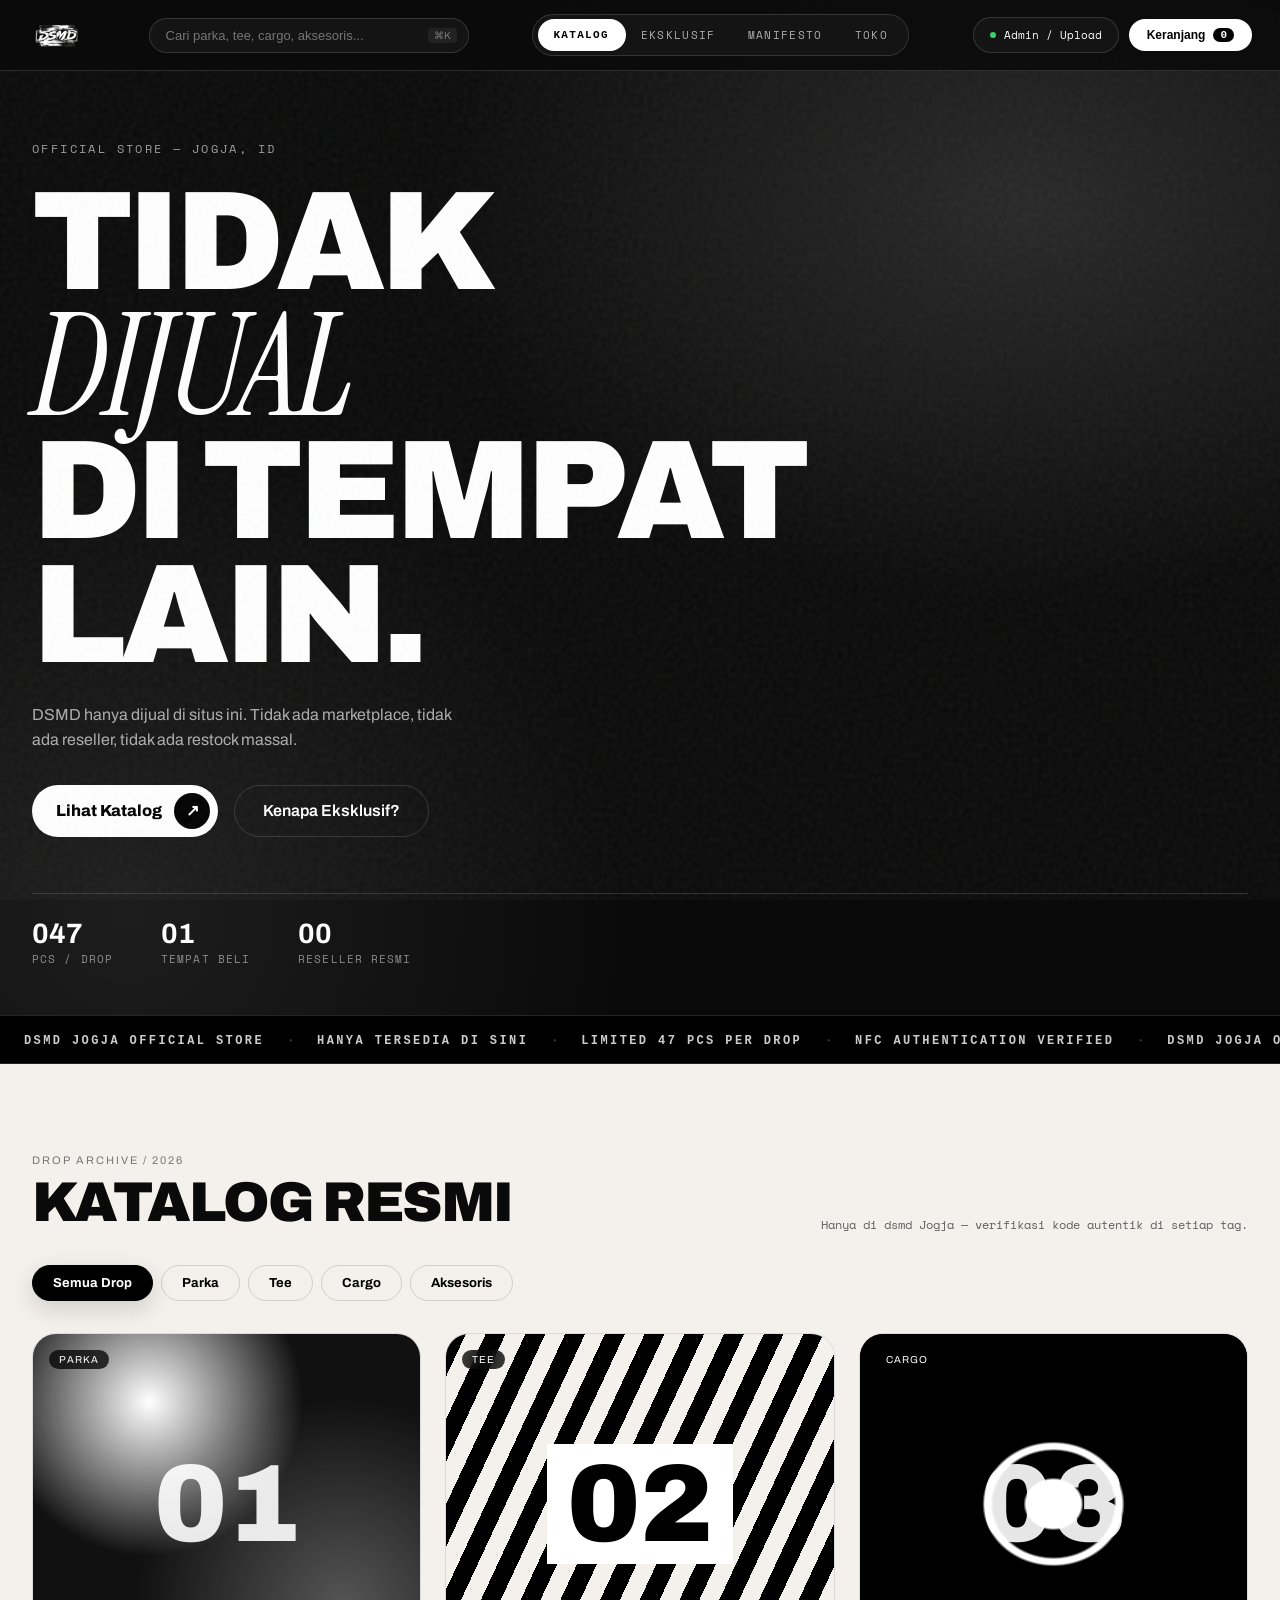
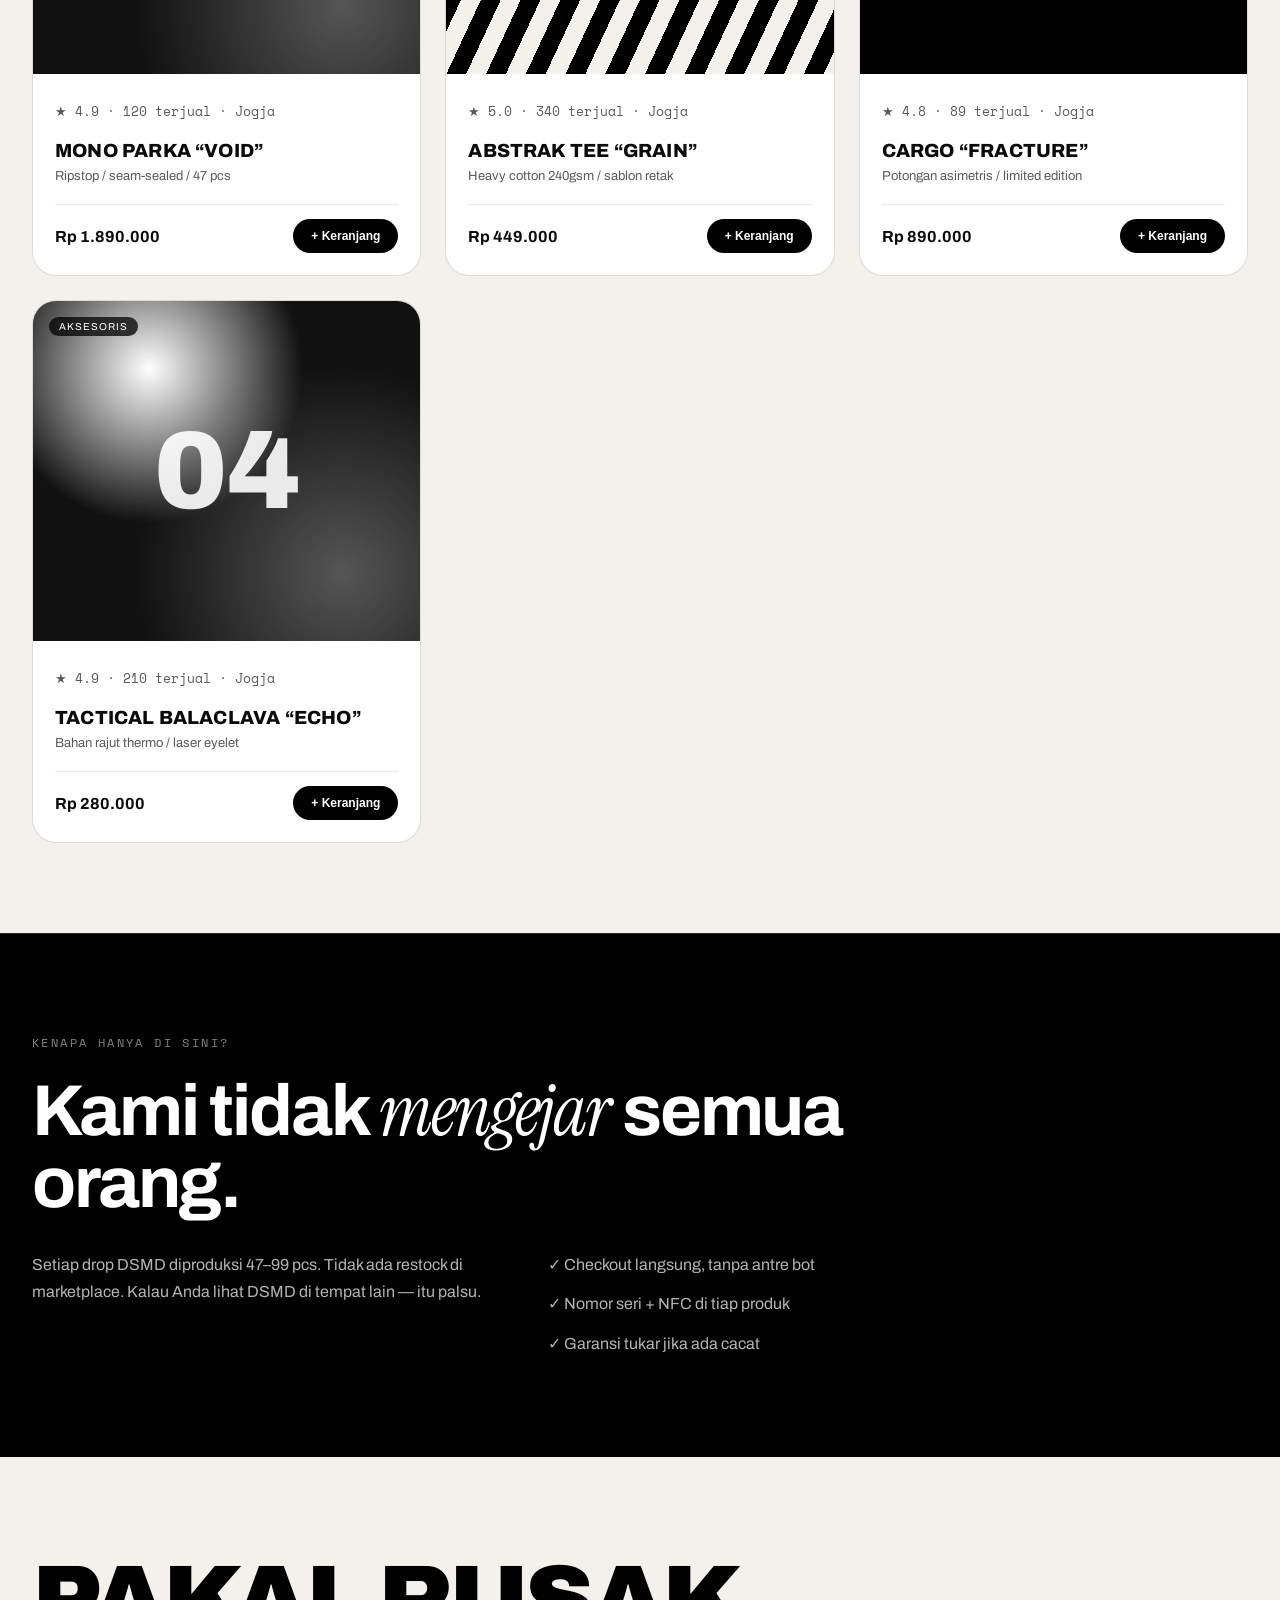
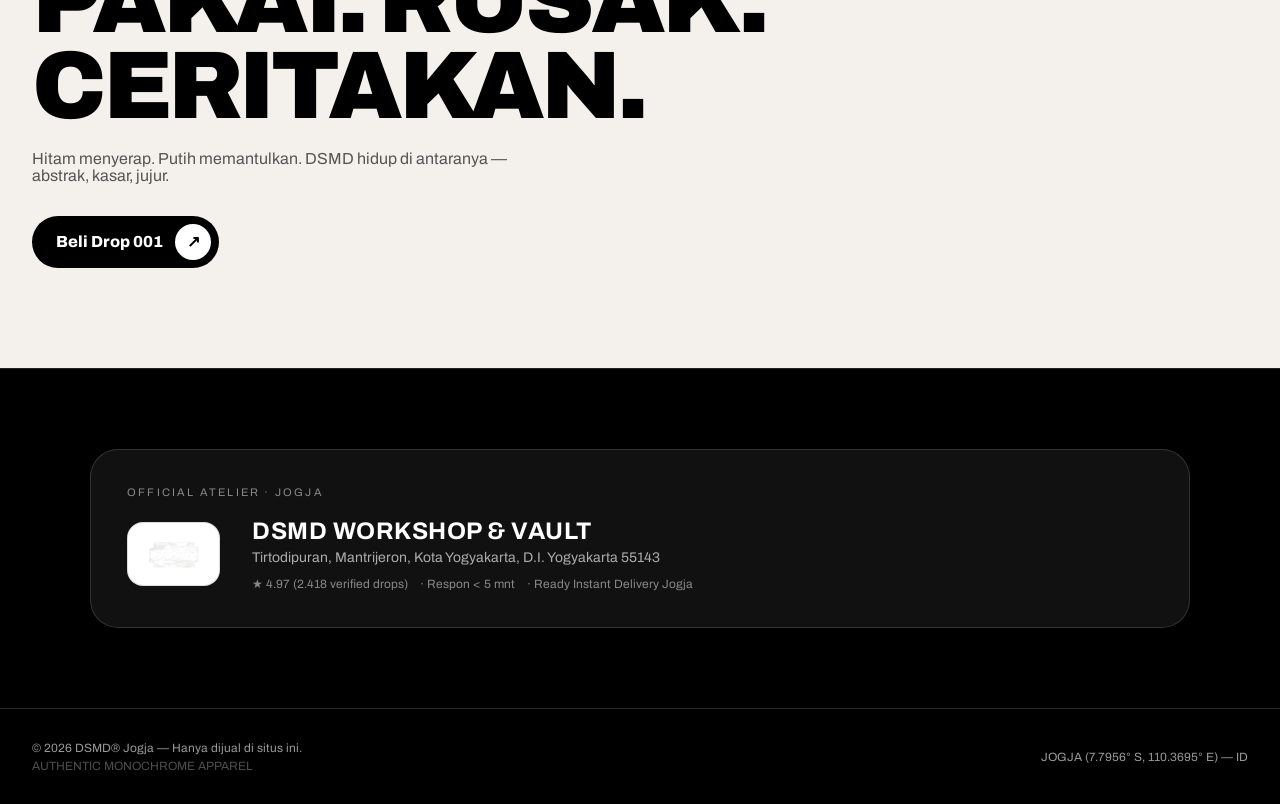
==== commit 5c93b7f0: "Add files via upload" ====
--- a/index.html
+++ b/index.html
@@ -12,10 +12,28 @@
 <body>
 <div class="grain" aria-hidden="true"></div>
 <header class="top">
-<a class="logo" href="#"><img src="logo.png" alt="DSMD"></a>
-<form class="search" action="#katalog"><input type="search" placeholder="Cari parka, tee, cargo..."><button type="submit">Cari</button></form>
-<nav><a href="#katalog">Katalog</a><a href="#kategori">Kategori</a><a href="#promo">Promo</a><a href="#toko">Toko</a></nav>
-<a class="btn-small" href="#keranjang">Keranjang (0)</a>
+  <a class="logo" href="#"><img src="logo.png" alt="DSMD"></a>
+  <div class="search-wrap">
+    <input type="search" id="search-input" placeholder="Cari parka, tee, cargo, aksesoris...">
+    <span class="search-kbd mono">⌘K</span>
+  </div>
+  <nav class="nav-dock" id="nav-dock">
+    <div class="dock-pill" id="dock-pill"></div>
+    <a href="#katalog" class="nav-dock-link active">Katalog</a>
+    <a href="#eksklusif" class="nav-dock-link">Eksklusif</a>
+    <a href="#manifesto" class="nav-dock-link">Manifesto</a>
+    <a href="#toko" class="nav-dock-link">Toko</a>
+  </nav>
+  <div class="top-actions">
+    <button type="button" class="btn-admin-pill" id="btn-open-admin">
+      <span class="indicator-dot"></span>
+      <span>Admin / Upload</span>
+    </button>
+    <button type="button" class="btn-cart-pill btn-trigger-cart">
+      <span>Keranjang</span>
+      <b class="cart-count-badge">0</b>
+    </button>
+  </div>
 </header>
 <main>
 <section class="hero">
@@ -30,14 +48,34 @@
 <div class="meta"><div><b>047</b><span>pcs / drop</span></div><div><b>01</b><span>tempat beli</span></div><div><b>00</b><span>reseller resmi</span></div></div>
 </div>
 </section>
+<div class="marquee-bar" aria-hidden="true">
+  <div class="marquee-track">
+    <span>DSMD JOGJA OFFICIAL STORE</span><i>·</i>
+    <span>HANYA TERSEDIA DI SINI</span><i>·</i>
+    <span>LIMITED 47 PCS PER DROP</span><i>·</i>
+    <span>NFC AUTHENTICATION VERIFIED</span><i>·</i>
+    <span>DSMD JOGJA OFFICIAL STORE</span><i>·</i>
+    <span>HANYA TERSEDIA DI SINI</span><i>·</i>
+    <span>LIMITED 47 PCS PER DROP</span><i>·</i>
+    <span>NFC AUTHENTICATION VERIFIED</span><i>·</i>
+  </div>
+</div>
 <section class="strip" id="katalog">
-<div class="strip-head"><h2>KATALOG / 001</h2><p>Hanya di dsmd — verifikasi kode di setiap tag.</p></div>
-<div class="cats" id="kategori"><a class="on" href="#katalog">Semua</a><a href="#katalog">Parka</a><a href="#katalog">Tee</a><a href="#katalog">Cargo</a><a href="#katalog">Aksesoris</a></div>
-<div class="grid">
-<article class="card"><div class="thumb t1"><span>01</span></div><div class="info"><p class="rate">★ 4.9 · 120 terjual · Jogja</p><h3>MONO PARKA “VOID”</h3><p>Ripstop / seam-sealed / 47 pcs</p><div class="row"><b>Rp 1.890.000</b><a href="#keranjang">+ Keranjang</a></div></div></article>
-<article class="card tall"><div class="thumb t2"><span>02</span></div><div class="info"><p class="rate">★ 5.0 · 340 terjual · Jogja</p><h3>ABSTRAK TEE “GRAIN”</h3><p>Heavy cotton 240gsm / sablon retak</p><div class="row"><b>Rp 449.000</b><a href="#keranjang">+ Keranjang</a></div></div></article>
-<article class="card"><div class="thumb t3"><span>03</span></div><div class="info"><p class="rate">★ 4.8 · 89 terjual · Jogja</p><h3>CARGO “FRACTURE”</h3><p>Potongan asimetris / limited</p><div class="row"><b>Rp 890.000</b><a href="#keranjang">+ Keranjang</a></div></div></article>
-</div>
+<div class="strip-head">
+  <div>
+    <span class="mono sec-sub">DROP ARCHIVE / 2026</span>
+    <h2>KATALOG RESMI</h2>
+  </div>
+  <p>Hanya di dsmd Jogja — verifikasi kode autentik di setiap tag.</p>
+</div>
+<div class="cats-dock" id="kategori">
+  <button type="button" class="cat-pill active" data-cat="all">Semua Drop</button>
+  <button type="button" class="cat-pill" data-cat="parka">Parka</button>
+  <button type="button" class="cat-pill" data-cat="tee">Tee</button>
+  <button type="button" class="cat-pill" data-cat="cargo">Cargo</button>
+  <button type="button" class="cat-pill" data-cat="aksesoris">Aksesoris</button>
+</div>
+<div class="grid" id="catalog-grid"></div>
 </section>
 <section class="excl" id="eksklusif">
 <div class="excl-inner">
@@ -51,11 +89,116 @@
 <p>Hitam menyerap. Putih memantulkan. DSMD hidup di antaranya — abstrak, kasar, jujur.</p>
 <a class="btn-solid dark" href="#katalog"><span>Beli Drop 001</span><i>↗</i></a>
 </section>
-<section class="cart" id="keranjang">
-<div class="cart-box"><h2>Keranjang</h2><p>2 item · Pengiriman dari <b>Jogja</b> · Ekspedisi JNE/J&T/GoSend</p><div class="row"><b>Total: Rp 1.339.000</b><a class="btn-small dark" href="#toko">Checkout</a></div></div>
-<div class="shop" id="toko"><img src="logo.png" alt="DSMD"><div><h3>DSMD Official — Jogja</h3><p>★ 4.9 · 2,1rb ulasan · 98% dibalas &lt; 1 jam · Aktif hari ini</p></div><a href="#katalog">Kunjungi Toko</a></div>
-</section>
-<footer><p>© 2026 DSMD® Jogja — Hanya dijual di situs ini.</p><p class="mono">JOGJA — ID</p></footer>
+<section class="shop-sec" id="toko">
+  <div class="shop-card">
+    <div class="shop-badge mono">OFFICIAL ATELIER · JOGJA</div>
+    <div class="shop-main">
+      <img src="logo.png" alt="DSMD Logo" class="shop-logo">
+      <div>
+        <h3>DSMD WORKSHOP & VAULT</h3>
+        <p>Tirtodipuran, Mantrijeron, Kota Yogyakarta, D.I. Yogyakarta 55143</p>
+        <div class="shop-stats mono">
+          <span>★ 4.97 (2.418 verified drops)</span>
+          <span>· Respon &lt; 5 mnt</span>
+          <span>· Ready Instant Delivery Jogja</span>
+        </div>
+      </div>
+    </div>
+  </div>
+</section>
+<footer>
+  <div class="footer-left">
+    <p>© 2026 DSMD® Jogja — Hanya dijual di situs ini.</p>
+    <p class="mono sub-f">AUTHENTIC MONOCHROME APPAREL</p>
+  </div>
+  <p class="mono">JOGJA (7.7956° S, 110.3695° E) — ID</p>
+</footer>
 </main>
+
+<!-- Cart Drawer -->
+<div class="cart-drawer-backdrop" id="cart-drawer">
+  <div class="cart-drawer-panel">
+    <div class="drawer-header">
+      <div>
+        <h3 class="mono">KERANJANG BELANJA</h3>
+        <p class="drawer-sub">Pengiriman langsung dari Workshop Jogja</p>
+      </div>
+      <button type="button" class="btn-drawer-close" id="btn-close-cart">✕</button>
+    </div>
+    <div class="drawer-items" id="cart-drawer-items"></div>
+    <div class="drawer-footer">
+      <div class="drawer-total-row">
+        <span>TOTAL BELANJA</span>
+        <b id="cart-drawer-total">Rp 0</b>
+      </div>
+      <button type="button" class="btn-solid w-full" id="btn-checkout">
+        <span>Lanjut Checkout Resmi</span><i>↗</i>
+      </button>
+      <p class="drawer-note mono">Termasuk garansi NFC & sertifikat serial Jogja</p>
+    </div>
+  </div>
+</div>
+
+<!-- Admin Modal -->
+<div class="admin-modal-backdrop" id="admin-modal">
+  <div class="admin-modal-panel">
+    <div class="admin-header">
+      <div>
+        <div class="admin-tag mono">DSMD CMS / INVENTORY LAB</div>
+        <h2>UPLOAD DROP PRODUK</h2>
+      </div>
+      <button type="button" class="btn-drawer-close" id="btn-close-admin">✕</button>
+    </div>
+    <form id="form-admin-product" class="admin-form">
+      <div class="form-row-2">
+        <div class="form-group">
+          <label for="adm-title">NAMA PRODUK</label>
+          <input type="text" id="adm-title" placeholder="Contoh: HYBRID BOMBER “ECLIPSE”" required>
+        </div>
+        <div class="form-group">
+          <label for="adm-cat">KATEGORI</label>
+          <select id="adm-cat">
+            <option value="parka">Parka / Outerwear</option>
+            <option value="tee">Abstract Tee</option>
+            <option value="cargo">Cargo Pants</option>
+            <option value="aksesoris">Aksesoris / Tech</option>
+          </select>
+        </div>
+      </div>
+      <div class="form-row-2">
+        <div class="form-group">
+          <label for="adm-price">HARGA (RUPIAH)</label>
+          <input type="number" id="adm-price" placeholder="Contoh: 1450000" required>
+        </div>
+        <div class="form-group">
+          <label for="adm-stock">JUMLAH STOK / DROP</label>
+          <input type="text" id="adm-stock" placeholder="Contoh: 47 pcs limited">
+        </div>
+      </div>
+      <div class="form-group">
+        <label for="adm-tag">SPESIFIKASI & MATERIAL</label>
+        <input type="text" id="adm-tag" placeholder="Contoh: Nylon taslan / YKK waterproof zip / reflective">
+      </div>
+      <div class="form-group">
+        <label>FOTO PRODUK</label>
+        <label class="upload-dropzone" id="admin-img-preview" for="admin-file-input">
+          <div class="prev-ph">
+            <p>+ Klik / Geser Foto Produk Di Sini</p>
+            <span class="mono">Mendukung file gambar PNG, JPG, WEBP (Otomatis Base64)</span>
+          </div>
+        </label>
+        <input type="file" id="admin-file-input" accept="image/*" class="sr-only">
+      </div>
+      <div class="admin-submit-row">
+        <button type="submit" class="btn-solid dark w-full">
+          <span>Terbitkan Drop Ke Katalog</span><i>✓</i>
+        </button>
+      </div>
+    </form>
+  </div>
+</div>
+
+<div class="dsmd-toast" id="dsmd-toast"></div>
+<script src="app.js"></script>
 </body>
 </html>
--- a/style.css
+++ b/style.css
@@ -7,17 +7,26 @@
 body{background:var(--bg);color:#fff;font-family:'Archivo',sans-serif;overflow-x:hidden}
 .grain{position:fixed;inset:0;z-index:50;pointer-events:none;opacity:.07;
 background-image:url("data:image/svg+xml,%3Csvg viewBox='0 0 200 200' xmlns='http://www.w3.org/2000/svg'%3E%3Cfilter id='n'%3E%3CfeTurbulence type='fractalNoise' baseFrequency='0.9'/%3E%3C/filter%3E%3Crect width='100%25' height='100%25' filter='url(%23n)'/%3E%3C/svg%3E")}
-.top{position:fixed;top:0;left:0;right:0;z-index:20;display:flex;align-items:center;justify-content:space-between;padding:18px 32px;background:rgba(10,10,10,.8);backdrop-filter:blur(20px);-webkit-backdrop-filter:blur(20px);border-bottom:1px solid var(--line)}
-.logo{color:#fff;text-decoration:none;font-weight:900;letter-spacing:.08em;font-size:22px}
-.logo span{font-size:10px;vertical-align:super}
-.top nav{display:flex;gap:20px}
-.top nav a{color:rgba(255,255,255,.6);text-decoration:none;font-family:'Space Mono',monospace;font-size:12px;text-transform:uppercase;letter-spacing:.12em}
-.top nav a:hover{color:#fff}
-.logo img{height:34px;display:block;filter:invert(1)}
-.btn-small{background:#fff;color:#000;text-decoration:none;font-weight:800;font-size:13px;padding:12px 20px;border-radius:100px;white-space:nowrap}
-.search{display:flex;background:#1a1a1a;border:1px solid var(--line);border-radius:100px;padding:4px 4px 4px 18px;flex:1;max-width:420px;margin:0 20px}
-.search input{flex:1;background:none;border:0;outline:0;color:#fff;font-size:14px}
-.search button{background:#fff;border:0;border-radius:100px;padding:10px 20px;font-weight:800;cursor:pointer}
+.top{position:fixed;top:0;left:0;right:0;z-index:100;display:flex;align-items:center;justify-content:space-between;padding:14px 28px;background:rgba(10,10,10,.85);backdrop-filter:blur(24px);-webkit-backdrop-filter:blur(24px);border-bottom:1px solid var(--line);gap:16px}
+.logo{display:flex;align-items:center;text-decoration:none}
+.logo img{height:32px;display:block;filter:invert(1);transition:transform .4s var(--ease)}
+.logo:hover img{transform:scale(1.06)}
+.search-wrap{position:relative;flex:1;max-width:320px;display:flex;align-items:center}
+.search-wrap input{width:100%;background:#141414;border:1px solid var(--line);border-radius:100px;padding:9px 40px 9px 16px;color:#fff;font-size:13px;outline:none;transition:border-color .3s, background .3s}
+.search-wrap input:focus{border-color:rgba(255,255,255,.5);background:#1a1a1a}
+.search-kbd{position:absolute;right:12px;font-size:10px;color:rgba(255,255,255,.4);pointer-events:none;background:#222;padding:2px 6px;border-radius:4px}
+.nav-dock{position:relative;display:flex;align-items:center;background:#141414;border:1px solid var(--line);border-radius:100px;padding:4px}
+.dock-pill{position:absolute;top:4px;bottom:4px;left:0;background:#fff;border-radius:100px;pointer-events:none;transition:transform .45s var(--ease), width .45s var(--ease);z-index:1}
+.nav-dock-link{position:relative;z-index:2;color:rgba(255,255,255,.65);text-decoration:none;font-family:'Space Mono',monospace;font-size:11px;text-transform:uppercase;letter-spacing:.12em;padding:8px 16px;border-radius:100px;transition:color .3s;white-space:nowrap}
+.nav-dock-link.active{color:#000;font-weight:700}
+.top-actions{display:flex;align-items:center;gap:10px}
+.btn-admin-pill{display:inline-flex;align-items:center;gap:8px;background:#141414;color:#fff;border:1px solid var(--line);padding:9px 16px;border-radius:100px;font-family:'Space Mono',monospace;font-size:11px;cursor:pointer;transition:all .3s var(--ease)}
+.btn-admin-pill:hover{background:#fff;color:#000;border-color:#fff}
+.btn-admin-pill:hover .indicator-dot{background:#000}
+.indicator-dot{width:6px;height:6px;border-radius:50%;background:#3cd070;display:inline-block}
+.btn-cart-pill{display:inline-flex;align-items:center;gap:8px;background:#fff;color:#000;border:0;padding:9px 18px;border-radius:100px;font-weight:800;font-size:12px;cursor:pointer;transition:transform .3s var(--ease)}
+.btn-cart-pill:hover{transform:scale(1.04)}
+.cart-count-badge{background:#000;color:#fff;padding:1px 7px;border-radius:100px;font-size:11px;font-family:'Space Mono',monospace}
 .hero{min-height:100vh;display:grid;grid-template-columns:1fr;align-items:end;padding:140px 32px 48px;position:relative;
 background:radial-gradient(600px 400px at 80% 20%,rgba(255,255,255,.12),transparent),radial-gradient(500px 500px at 10% 90%,rgba(255,255,255,.08),transparent),#0a0a0a}
 .kicker{font-family:'Space Mono',monospace;font-size:12px;letter-spacing:.2em;color:rgba(255,255,255,.6);margin-bottom:24px}
@@ -31,32 +40,50 @@
 .meta{display:flex;gap:48px;margin-top:56px;border-top:1px solid var(--line);padding-top:24px}
 .meta b{display:block;font-size:28px}
 .meta span{font-family:'Space Mono',monospace;font-size:11px;color:rgba(255,255,255,.5);text-transform:uppercase;letter-spacing:.1em}
-@media(max-width:768px){.top nav{display:none}.hero{padding:120px 20px 32px}.meta{gap:24px}
-.search{display:none}.logo img{height:28px}
-.strip-head,.grid,.excl-inner,.mani{padding-left:20px;padding-right:20px}
-.cols{grid-template-columns:1fr}.grid{grid-template-columns:1fr}}
-.strip{background:var(--paper);color:var(--ink);padding:80px 32px}
-.strip-head{display:flex;justify-content:space-between;align-items:end;margin-bottom:32px;flex-wrap:wrap;gap:12px}
+
+.marquee-bar{background:#000;border-top:1px solid var(--line);border-bottom:1px solid var(--line);overflow:hidden;padding:14px 0;white-space:nowrap}
+.marquee-track{display:inline-flex;align-items:center;animation:marquee 24s linear infinite}
+.marquee-track span{font-family:'Space Mono',monospace;font-size:12px;font-weight:700;letter-spacing:.2em;color:rgba(255,255,255,.8);padding:0 24px}
+.marquee-track i{color:rgba(255,255,255,.3);font-style:normal;font-size:16px}
+@keyframes marquee{0%{transform:translateX(0)}100%{transform:translateX(-50%)}}
+
+.strip{background:var(--paper);color:var(--ink);padding:90px 32px;transition:background .3s}
+.strip-head{display:flex;justify-content:space-between;align-items:end;margin-bottom:32px;flex-wrap:wrap;gap:16px}
+.sec-sub{font-size:11px;letter-spacing:.18em;color:rgba(0,0,0,.5);display:block;margin-bottom:6px}
 .strip-head h2{font-size:clamp(32px,5vw,56px);font-weight:900;letter-spacing:-.03em}
-.strip-head p{font-family:'Space Mono',monospace;font-size:12px}
-.cats{display:flex;gap:10px;margin-bottom:24px;flex-wrap:wrap}
-.cats a{color:#000;text-decoration:none;font-size:13px;font-weight:700;border:1px solid var(--line-d);padding:10px 18px;border-radius:100px}
-.cats a.on{background:#000;color:#fff}
-.grid{display:grid;grid-template-columns:1.1fr .9fr 1fr;gap:20px}
-.card{background:#fff;border:1px solid var(--line-d);border-radius:24px;overflow:hidden;transition:transform .6s var(--ease)}
-.card:hover{transform:translateY(-6px)}
-.thumb{height:320px;display:grid;place-items:center;position:relative;overflow:hidden}
-.thumb span{font-size:120px;font-weight:900;color:rgba(255,255,255,.9)}
+.strip-head p{font-family:'Space Mono',monospace;font-size:12px;color:rgba(0,0,0,.6)}
+
+.cats-dock{display:flex;gap:8px;margin-bottom:32px;flex-wrap:wrap}
+.cat-pill{background:none;border:1px solid var(--line-d);color:#000;font-family:'Archivo',sans-serif;font-size:13px;font-weight:700;padding:10px 20px;border-radius:100px;cursor:pointer;transition:all .3s var(--ease)}
+.cat-pill:hover{border-color:#000;transform:translateY(-2px)}
+.cat-pill.active{background:#000;color:#fff;border-color:#000;box-shadow:0 8px 24px rgba(0,0,0,.15)}
+
+.grid{display:grid;grid-template-columns:repeat(auto-fill,minmax(300px,1fr));gap:24px;transition:opacity .2s var(--ease)}
+.grid.grid-fade{opacity:0;transform:translateY(8px)}
+.card{background:#fff;border:1px solid var(--line-d);border-radius:24px;overflow:hidden;transition:transform .5s var(--ease), box-shadow .5s var(--ease);display:flex;flex-direction:column;animation:cardReveal .6s var(--ease) backwards}
+@keyframes cardReveal{from{opacity:0;transform:translateY(24px)}to{opacity:1;transform:translateY(0)}}
+.card:hover{transform:translateY(-8px);box-shadow:0 20px 40px rgba(0,0,0,.12)}
+.thumb{height:340px;display:grid;place-items:center;position:relative;overflow:hidden;background:#111}
+.thumb span{font-size:110px;font-weight:900;color:rgba(255,255,255,.9)}
+.card-badge{position:absolute;top:16px;left:16px;background:rgba(0,0,0,.75);color:#fff;padding:4px 10px;border-radius:100px;font-size:10px;letter-spacing:.1em;backdrop-filter:blur(8px)}
+.card-custom-img{width:100%;height:100%;object-fit:cover;display:block}
+.custom-thumb{background:#000}
 .t1{background:radial-gradient(circle at 30% 20%,#fff 0,transparent 40%),radial-gradient(circle at 80% 80%,#555 0,transparent 50%),#111}
 .t2{background:repeating-linear-gradient(115deg,#000 0 18px,#f4f1ec 18px 36px)}
 .t2 span{color:#000;background:#fff;padding:0 20px}
 .t3{background:radial-gradient(ellipse at 50% 50%,#fff 10%,#000 11%,#000 22%,#fff 23%,#fff 25%,#000 26%),#000}
-.info{padding:20px}
-.rate{font-family:'Space Mono',monospace;font-size:11px;color:rgba(0,0,0,.55);margin-bottom:8px}
-.info h3{font-size:18px;letter-spacing:.02em}
-.info p{font-size:13px;color:rgba(0,0,0,.6);margin:6px 0 16px}
-.row{display:flex;justify-content:space-between;align-items:center}
-.row a{color:#000;font-weight:800;font-size:13px;text-decoration:none;border-bottom:2px solid #000}
+.info{padding:22px;flex:1;display:flex;flex-direction:column}
+.rate{font-family:'Space Mono',monospace;font-size:11px;color:rgba(0,0,0,.5);margin-bottom:8px}
+.info h3{font-size:19px;letter-spacing:.01em;font-weight:800}
+.info p{font-size:13px;color:rgba(0,0,0,.65);margin:6px 0 18px;line-height:1.5}
+.row{display:flex;justify-content:space-between;align-items:center;margin-top:auto;padding-top:14px;border-top:1px solid rgba(0,0,0,.08)}
+.card-actions{display:flex;align-items:center;gap:8px}
+.btn-del{background:none;border:1px solid rgba(0,0,0,.2);width:32px;height:32px;border-radius:50%;cursor:pointer;font-size:12px;transition:all .2s}
+.btn-del:hover{background:#ff2d55;border-color:#ff2d55;color:#fff}
+.btn-add-cart{background:#000;color:#fff;border:0;padding:10px 18px;border-radius:100px;font-weight:700;font-size:12px;cursor:pointer;transition:transform .3s var(--ease), background .3s}
+.btn-add-cart:hover{transform:scale(1.05);background:#222}
+.empty-state{grid-column:1/-1;text-align:center;padding:80px 20px;background:#fff;border-radius:24px;border:1px dashed var(--line-d)}
+.btn-ghost.sm{margin-top:16px;display:inline-block;padding:10px 20px;font-size:12px;background:#000;color:#fff}
 .excl{background:#000;padding:100px 32px;border-top:1px solid var(--line)}
 .excl-inner{max-width:1000px}
 .kicker.light{color:rgba(255,255,255,.5)}
@@ -69,14 +96,84 @@
 .mani p{margin:20px 0 32px;max-width:480px;color:rgba(0,0,0,.65)}
 .btn-solid.dark{background:#000;color:#fff}
 .btn-solid.dark i{background:#fff;color:#000}
-footer{display:flex;justify-content:space-between;padding:24px 32px;background:#000;border-top:1px solid var(--line);font-size:13px;color:rgba(255,255,255,.6)}
-.mono{font-family:'Space Mono',monospace}
-.cart{background:#000;padding:60px 32px;display:grid;gap:20px}
-.cart-box{background:#111;border:1px solid var(--line);border-radius:24px;padding:28px}
-.cart-box h2{font-size:28px;letter-spacing:-.02em}
-.cart-box p{color:rgba(255,255,255,.6);margin:10px 0 20px;font-size:14px}
-.btn-small.dark{background:#fff;color:#000;padding:12px 24px;border-radius:100px;text-decoration:none;font-weight:800;font-size:13px}
-.shop{display:flex;align-items:center;gap:16px;background:#fff;color:#000;border-radius:24px;padding:20px}
-.shop img{height:48px}
-.shop p{font-size:13px;color:rgba(0,0,0,.6)}
-.shop a{margin-left:auto;color:#000;font-weight:800;font-size:13px}
+.shop-sec{background:#000;padding:80px 32px;border-top:1px solid var(--line)}
+.shop-card{background:#111;border:1px solid var(--line);border-radius:28px;padding:36px;max-width:1100px;margin:0 auto;position:relative;overflow:hidden}
+.shop-badge{font-size:11px;letter-spacing:.2em;color:rgba(255,255,255,.5);margin-bottom:20px}
+.shop-main{display:flex;align-items:center;gap:32px;flex-wrap:wrap}
+.shop-logo{height:64px;filter:invert(1);padding:12px;background:#000;border:1px solid var(--line);border-radius:16px}
+.shop-main h3{font-size:24px;letter-spacing:.02em;margin-bottom:6px}
+.shop-main p{color:rgba(255,255,255,.65);font-size:14px;margin-bottom:12px}
+.shop-stats{display:flex;gap:12px;font-size:12px;color:rgba(255,255,255,.5);flex-wrap:wrap}
+footer{display:flex;justify-content:space-between;align-items:center;padding:32px;background:#000;border-top:1px solid var(--line);font-size:12px;color:rgba(255,255,255,.6);flex-wrap:wrap;gap:16px}
+.sub-f{color:rgba(255,255,255,.3);margin-top:4px}
+
+/* Cart Drawer */
+.cart-drawer-backdrop{position:fixed;inset:0;background:rgba(0,0,0,.7);backdrop-filter:blur(12px);-webkit-backdrop-filter:blur(12px);z-index:200;opacity:0;pointer-events:none;transition:opacity .4s var(--ease)}
+.cart-drawer-backdrop.open{opacity:1;pointer-events:auto}
+.cart-drawer-panel{position:absolute;top:0;right:0;bottom:0;width:100%;max-width:440px;background:#0e0e0e;border-left:1px solid var(--line);display:flex;flex-direction:column;transform:translateX(100%);transition:transform .45s var(--ease);padding:32px 24px}
+.cart-drawer-backdrop.open .cart-drawer-panel{transform:translateX(0)}
+.drawer-header{display:flex;justify-content:space-between;align-items:flex-start;padding-bottom:20px;border-bottom:1px solid var(--line)}
+.drawer-header h3{font-size:16px;letter-spacing:.12em}
+.drawer-sub{font-size:12px;color:rgba(255,255,255,.5);margin-top:4px}
+.btn-drawer-close{background:none;border:1px solid var(--line);color:#fff;width:36px;height:36px;border-radius:50%;cursor:pointer;font-size:14px;transition:all .2s}
+.btn-drawer-close:hover{background:#fff;color:#000}
+.drawer-items{flex:1;overflow-y:auto;padding:20px 0;display:flex;flex-direction:column;gap:16px}
+.cart-item-row{display:flex;gap:14px;align-items:center;background:#141414;border:1px solid var(--line);border-radius:16px;padding:12px}
+.c-thumb{width:64px;height:64px;background:#000;border-radius:10px;overflow:hidden;display:grid;place-items:center;flex-shrink:0}
+.c-thumb img{width:100%;height:100%;object-fit:cover}
+.c-thumb span{font-family:'Space Mono',monospace;font-size:18px;font-weight:700}
+.c-desc{flex:1}
+.c-desc h4{font-size:13px;letter-spacing:.02em;margin-bottom:4px}
+.c-price{font-family:'Space Mono',monospace;font-size:12px;color:rgba(255,255,255,.7);margin-bottom:8px}
+.c-qty-row{display:inline-flex;align-items:center;background:#000;border:1px solid var(--line);border-radius:100px;padding:2px 8px;gap:10px;font-size:12px}
+.c-qty-btn{background:none;border:0;color:#fff;cursor:pointer;font-size:14px;padding:0 4px}
+.c-del-btn{background:none;border:0;color:rgba(255,255,255,.4);cursor:pointer;padding:6px;font-size:14px}
+.c-del-btn:hover{color:#ff2d55}
+.empty-cart{text-align:center;padding:60px 10px;color:rgba(255,255,255,.5)}
+.sub-empty{font-size:13px;margin-top:8px}
+.drawer-footer{border-top:1px solid var(--line);padding-top:20px}
+.drawer-total-row{display:flex;justify-content:space-between;align-items:baseline;margin-bottom:16px;font-family:'Space Mono',monospace}
+.drawer-total-row span{font-size:12px;color:rgba(255,255,255,.6)}
+.drawer-total-row b{font-size:20px;color:#fff}
+.w-full{width:100%;justify-content:center}
+.drawer-note{font-size:10px;color:rgba(255,255,255,.4);text-align:center;margin-top:12px;letter-spacing:.06em}
+
+/* Admin Modal */
+.admin-modal-backdrop{position:fixed;inset:0;background:rgba(0,0,0,.8);backdrop-filter:blur(16px);-webkit-backdrop-filter:blur(16px);z-index:200;display:grid;place-items:center;padding:20px;opacity:0;pointer-events:none;transition:opacity .35s var(--ease)}
+.admin-modal-backdrop.active{opacity:1;pointer-events:auto}
+.admin-modal-panel{background:#111;border:1px solid var(--line);border-radius:28px;width:100%;max-width:580px;max-height:90vh;overflow-y:auto;padding:36px;box-shadow:0 30px 60px rgba(0,0,0,.5);transform:scale(.95) translateY(12px);transition:transform .4s var(--ease)}
+.admin-modal-backdrop.active .admin-modal-panel{transform:scale(1) translateY(0)}
+.admin-header{display:flex;justify-content:space-between;align-items:flex-start;margin-bottom:28px;border-bottom:1px solid var(--line);padding-bottom:18px}
+.admin-tag{font-size:11px;letter-spacing:.2em;color:rgba(255,255,255,.5);margin-bottom:6px}
+.admin-header h2{font-size:24px;font-weight:900;letter-spacing:-.02em}
+.admin-form{display:flex;flex-direction:column;gap:18px}
+.form-row-2{display:grid;grid-template-columns:1fr 1fr;gap:14px}
+.form-group{display:flex;flex-direction:column;gap:8px}
+.form-group label{font-family:'Space Mono',monospace;font-size:11px;letter-spacing:.1em;color:rgba(255,255,255,.6)}
+.form-group input, .form-group select{background:#181818;border:1px solid var(--line);color:#fff;border-radius:12px;padding:12px 14px;font-size:13px;outline:none;font-family:'Archivo',sans-serif;transition:border-color .3s}
+.form-group input:focus, .form-group select:focus{border-color:#fff}
+.upload-dropzone{display:flex;flex-direction:column;align-items:center;justify-content:center;border:2px dashed var(--line);border-radius:16px;min-height:160px;padding:20px;cursor:pointer;background:#151515;transition:all .3s var(--ease);position:relative;overflow:hidden}
+.upload-dropzone:hover{border-color:rgba(255,255,255,.7);background:#1a1a1a}
+.prev-ph{text-align:center;display:flex;flex-direction:column;gap:6px}
+.prev-ph p{font-weight:700;font-size:13px}
+.prev-ph span{font-size:10px;color:rgba(255,255,255,.4)}
+.preview-active-img{width:100%;max-height:220px;object-fit:cover;border-radius:12px}
+.btn-remove-prev{margin-top:10px;background:#000;color:#fff;border:1px solid var(--line);padding:6px 14px;border-radius:100px;font-size:11px;cursor:pointer}
+.sr-only{position:absolute;width:1px;height:1px;padding:0;margin:-1px;overflow:hidden;clip:rect(0,0,0,0);border:0}
+.admin-submit-row{margin-top:12px}
+
+/* Toast */
+.dsmd-toast{position:fixed;bottom:28px;left:50%;transform:translateX(-50%) translateY(40px);background:#fff;color:#000;font-family:'Space Mono',monospace;font-size:12px;font-weight:700;padding:12px 24px;border-radius:100px;z-index:300;box-shadow:0 12px 30px rgba(0,0,0,.4);opacity:0;pointer-events:none;transition:all .4s var(--ease);letter-spacing:.04em}
+.dsmd-toast.show{opacity:1;transform:translateX(-50%) translateY(0);pointer-events:auto}
+
+/* Responsive */
+@media(max-width:960px){
+  .top{padding:12px 18px}
+  .search-wrap{display:none}
+  .nav-dock{display:none}
+  .hero{padding:120px 20px 32px}
+  .form-row-2{grid-template-columns:1fr}
+  .shop-card{padding:24px}
+  .shop-main{flex-direction:column;align-items:flex-start}
+}
+
